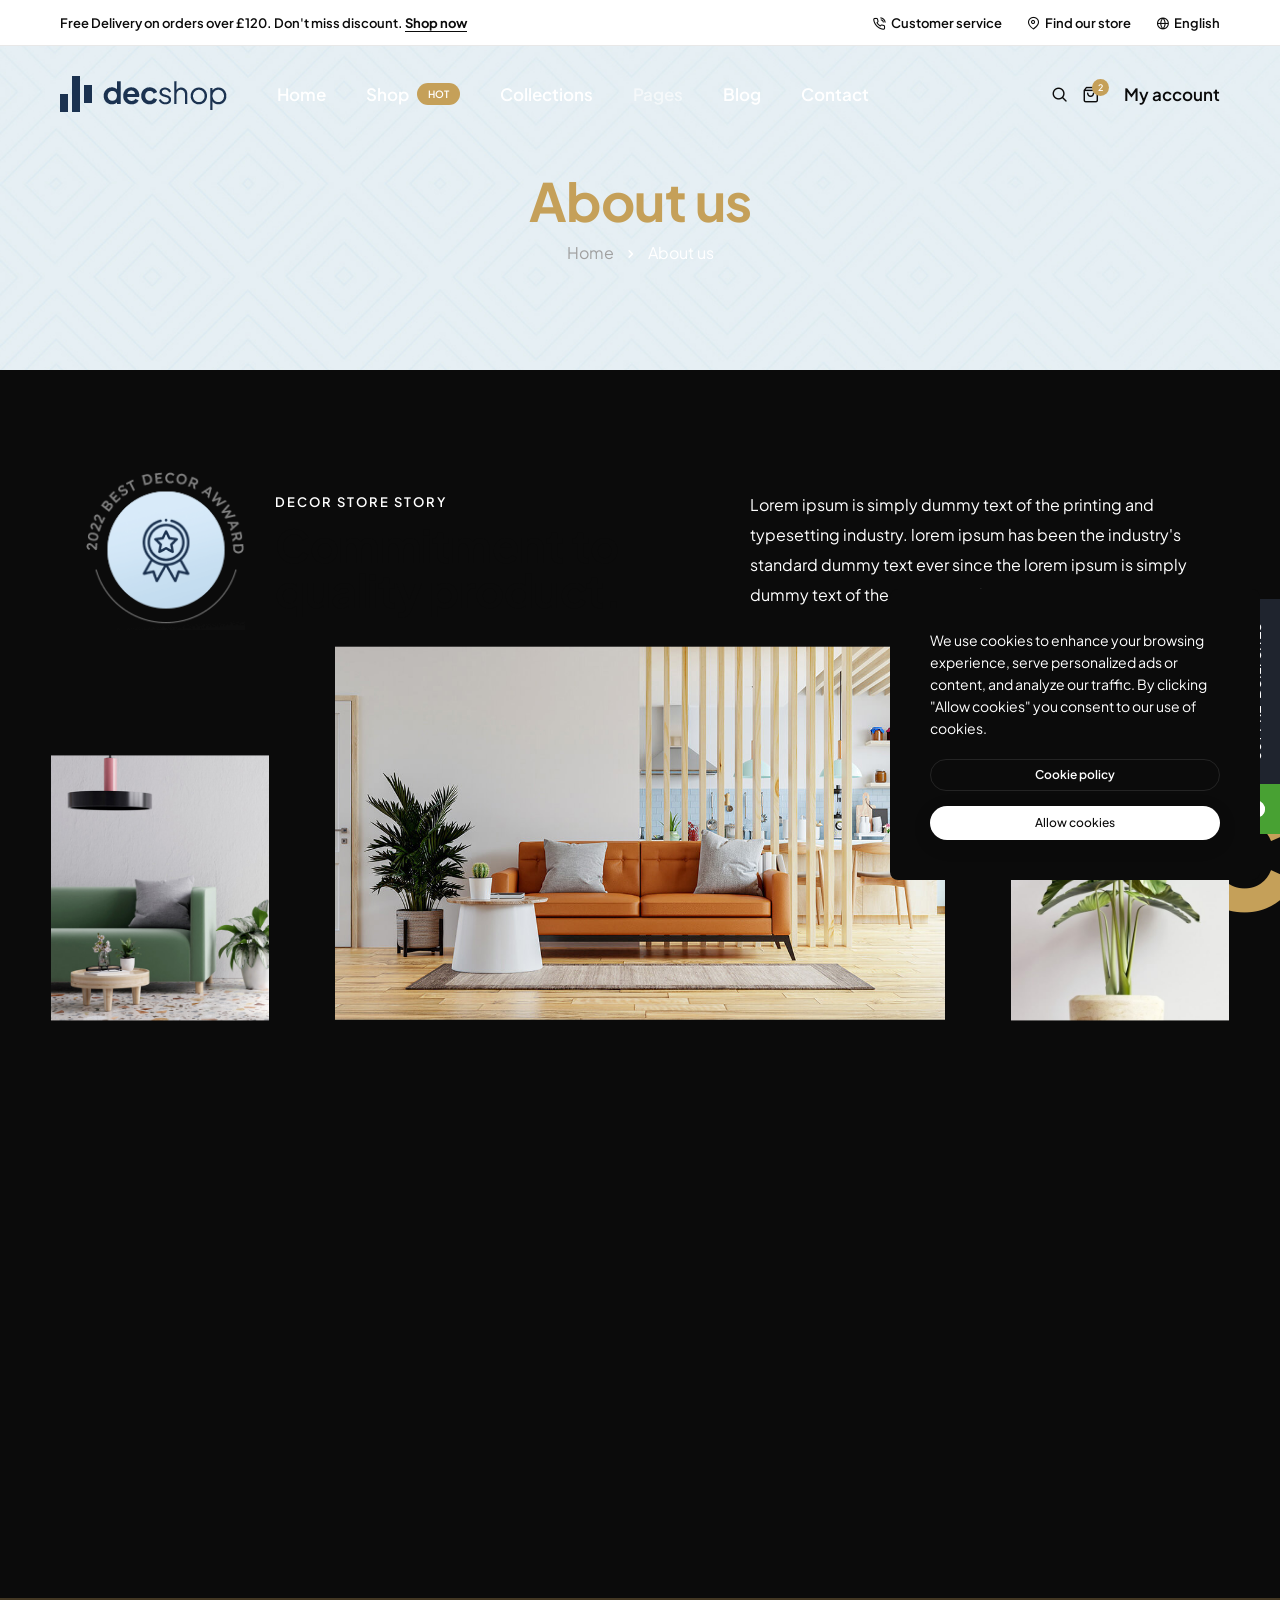
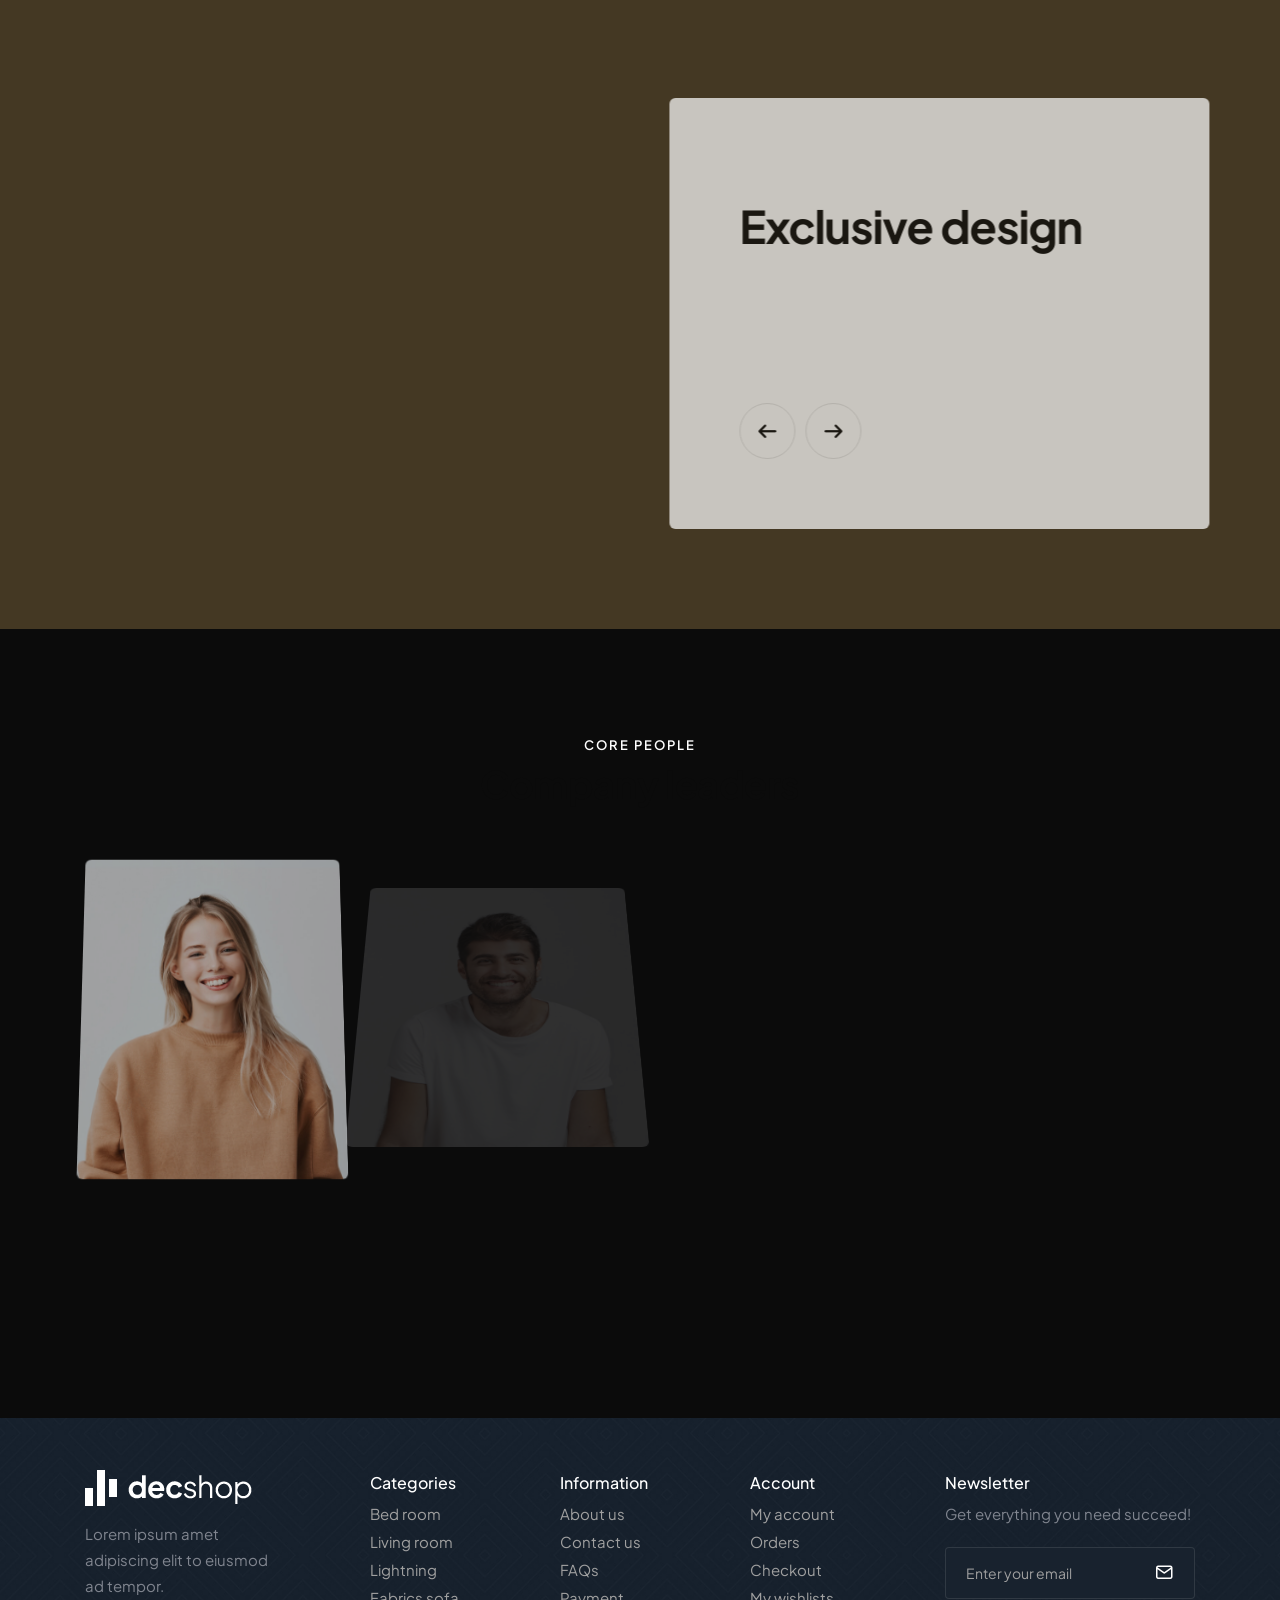
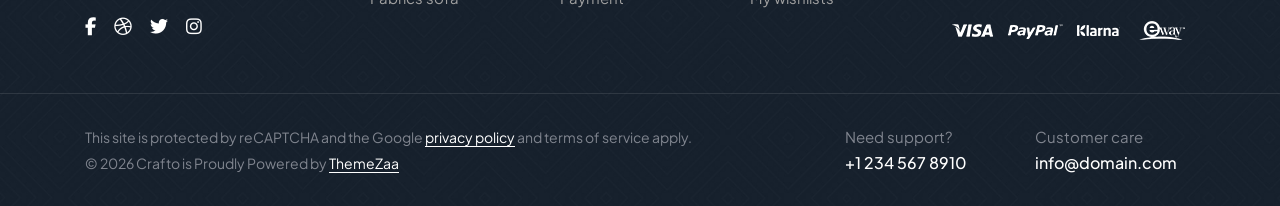
==== demo-decor-store-about.html @ e7ab524e "first commit" ====
﻿<!doctype html>
<html class="no-js" lang="en">
    <head>
        <title>Crafto - The Multipurpose HTML5 Template</title>
        <meta charset="utf-8">
        <meta http-equiv="X-UA-Compatible" content="IE=edge" />
        <meta name="author" content="ThemeZaa">
        <meta name="viewport" content="width=device-width,initial-scale=1.0" />
        <meta name="description" content="Elevate your online presence with Crafto - a modern, versatile, multipurpose Bootstrap 5 responsive HTML5, SCSS template using highly creative 56+ ready demos.">
        <!-- favicon icon -->
        <link rel="shortcut icon" href="images/favicon.png">
        <link rel="apple-touch-icon" href="images/apple-touch-icon-57x57.png">
        <link rel="apple-touch-icon" sizes="72x72" href="images/apple-touch-icon-72x72.png">
        <link rel="apple-touch-icon" sizes="114x114" href="images/apple-touch-icon-114x114.png">
        <!-- google fonts preconnect -->
        <link rel="preconnect" href="https://fonts.googleapis.com" crossorigin>
        <link rel="preconnect" href="https://fonts.gstatic.com" crossorigin>
        <!-- style sheets and font icons  -->
        <link rel="stylesheet" href="css/vendors.min.css"/>
        <link rel="stylesheet" href="css/icon.min.css"/>
        <link rel="stylesheet" href="css/style.min.css"/>
        <link rel="stylesheet" href="css/responsive.min.css"/>
        <link rel="stylesheet" href="demos/decor-store/decor-store.css" />
    </head>
    <body data-mobile-nav-style="classic">
        <!-- start header -->
        <header class="header-with-topbar">
            <!-- start header top bar -->
            <div class="header-top-bar top-bar-light bg-white disable-fixed border-bottom border-color-transparent-dark-very-light">
                <div class="container-fluid">
                    <div class="row h-45px align-items-center m-0">
                        <div class="col-lg-7 col-md-8 text-center text-md-start">
                            <div class="fs-13 text-dark-gray alt-font fw-600">Free Delivery on orders over £120. Don't miss discount. <a href="demo-decor-store-shop.html" class="text-dark-gray fw-700 text-decoration-line-bottom">Shop now</a></div>
                        </div>
                        <div class="col-lg-5 col-md-4 text-end d-none d-md-flex">
                            <a href="demo-decor-store-contact.html" class="widget fs-13 text-dark-gray fw-600 me-25px md-me-15px text-dark-gray"><i class="feather icon-feather-phone-call"></i>Customer service</a>
                            <a href="demo-decor-store-contact.html" class="widget fs-13 text-dark-gray alt-font me-25px fw-600 d-none d-lg-inline-block"><i class="feather icon-feather-map-pin"></i>Find our store</a>
                            <div class="header-language-icon widget fs-13 alt-font fw-600">
                                <div class="header-language dropdown">
                                    <a href="javascript:void(0);" class="text-dark-gray"><i class="feather icon-feather-globe"></i>English</a>
                                    <ul class="language-dropdown alt-font">
                                        <li><a href="javascript:void(0);" title="English"><span class="icon-country"><img src="images/country-flag-16X16/usa.png" alt="" data-no-retina=""></span>English</a></li> 
                                        <li><a href="javascript:void(0);" title="France"><span class="icon-country"><img src="images/country-flag-16X16/france.png" alt="" data-no-retina=""></span>France</a></li>
                                        <li><a href="javascript:void(0);" title="Russian"><span class="icon-country"><img src="images/country-flag-16X16/russian.png" alt="" data-no-retina=""></span>Russian</a></li>
                                        <li><a href="javascript:void(0);" title="Spain"><span class="icon-country"><img src="images/country-flag-16X16/spain.png" alt="" data-no-retina=""></span>Spain</a></li>
                                    </ul>
                                </div>
                            </div>
                        </div>
                    </div>
                </div>
            </div>
            <!-- end header top bar -->
            <!-- start navigation -->
            <nav class="navbar navbar-expand-lg header-light bg-transparent disable-fixed" data-header-hover="light">
                <div class="container-fluid">
                    <div class="col-auto">
                        <a class="navbar-brand" href="demo-decor-store.html">
                            <img src="images/demo-decor-store-logo-black.png" data-at2x="images/demo-decor-store-logo-black@2x.png" alt="" class="default-logo">
                            <img src="images/demo-decor-store-logo-black.png" data-at2x="images/demo-decor-store-logo-black@2x.png" alt="" class="alt-logo">
                            <img src="images/demo-decor-store-logo-black.png" data-at2x="images/demo-decor-store-logo-black@2x.png" alt="" class="mobile-logo"> 
                        </a>
                    </div>
                    <div class="col-auto menu-order position-static xs-ps-0">
                        <button class="navbar-toggler float-start" type="button" data-bs-toggle="collapse" data-bs-target="#navbarNav" aria-controls="navbarNav" aria-label="Toggle navigation">
                            <span class="navbar-toggler-line"></span>
                            <span class="navbar-toggler-line"></span>
                            <span class="navbar-toggler-line"></span>
                            <span class="navbar-toggler-line"></span>
                        </button>
                        <div class="collapse navbar-collapse justify-content-center" id="navbarNav"> 
                            <ul class="navbar-nav alt-font"> 
                                <li class="nav-item"><a href="demo-decor-store.html" class="nav-link">Home</a></li>
                                <li class="nav-item dropdown submenu">
                                    <a href="demo-decor-store-shop.html" class="nav-link">Shop<span class="label bg-base-color text-white text-uppercase border-radius-26px">Hot</span></a>
                                    <i class="fa-solid fa-angle-down dropdown-toggle" id="navbarDropdownMenuLink1" role="button" data-bs-toggle="dropdown" aria-expanded="false"></i>
                                    <div class="dropdown-menu submenu-content" aria-labelledby="navbarDropdownMenuLink1"> 
                                        <div class="d-lg-flex mega-menu m-auto flex-column">
                                            <div class="row row-cols-1 row-cols-lg-5 mb-60px md-mb-30px sm-mb-20px">
                                                <div class="col">
                                                    <ul>  
                                                        <li class="sub-title">Furniture</li>
                                                        <li><a href="demo-decor-store-about.html#">Modern chair</a></li>
                                                        <li><a href="demo-decor-store-about.html#">Luxurious sofa</a></li>
                                                        <li><a href="demo-decor-store-about.html#">Sitting tables</a></li>
                                                        <li><a href="demo-decor-store-about.html#">Century cabinet</a></li>
                                                        <li><a href="demo-decor-store-about.html#">Wooden stool</a></li>
                                                        <li><a href="demo-decor-store-about.html#">Dining tabl</a></li> 
                                                    </ul>
                                                </div>
                                                <div class="col">
                                                    <ul>  
                                                        <li class="sub-title">Lighting</li>
                                                        <li><a href="demo-decor-store-about.html#">Table lamps</a></li>
                                                        <li><a href="demo-decor-store-about.html#">Wall lights</a></li>
                                                        <li><a href="demo-decor-store-about.html#">Ceiling lights</a></li>
                                                        <li><a href="demo-decor-store-about.html#">Chandeliers</a></li>
                                                        <li><a href="demo-decor-store-about.html#">Smart lights</a></li>
                                                        <li><a href="demo-decor-store-about.html#">Outdoor lights</a></li> 
                                                    </ul>
                                                </div>
                                                <div class="col">
                                                    <ul>  
                                                        <li class="sub-title">Decor</li>
                                                        <li><a href="demo-decor-store-about.html#">Home decor</a></li>
                                                        <li><a href="demo-decor-store-about.html#">Kitchen decor</a></li>
                                                        <li><a href="demo-decor-store-about.html#">Office decor</a></li>
                                                        <li><a href="demo-decor-store-about.html#">Wooden mirrors</a></li>
                                                        <li><a href="demo-decor-store-about.html#">Designer clocks</a></li>
                                                        <li><a href="demo-decor-store-about.html#">Spiritual</a></li> 
                                                    </ul>
                                                </div>
                                                <div class="col">
                                                    <ul>  
                                                        <li class="sub-title">Cabinetry</li>
                                                        <li><a href="demo-decor-store-about.html#">Wardrobes</a></li>
                                                        <li><a href="demo-decor-store-about.html#">Shoe racks</a></li>
                                                        <li><a href="demo-decor-store-about.html#">Movable</a></li>
                                                        <li><a href="demo-decor-store-about.html#">Folding storage</a></li>
                                                        <li><a href="demo-decor-store-about.html#">Wooden units</a></li>
                                                        <li><a href="demo-decor-store-about.html#">Kids storage</a></li> 
                                                    </ul>
                                                </div>
                                                <div class="col">
                                                    <ul>  
                                                        <li class="sub-title">Commercial</li>
                                                        <li><a href="demo-decor-store-about.html#">Hotel furniture</a></li>
                                                        <li><a href="demo-decor-store-about.html#">Bar furniture</a></li>
                                                        <li><a href="demo-decor-store-about.html#">School furniture</a></li>
                                                        <li><a href="demo-decor-store-about.html#">Public furniture</a></li>
                                                        <li><a href="demo-decor-store-about.html#">Office furniture</a></li>
                                                        <li><a href="demo-decor-store-about.html#">Lab furniture</a></li> 
                                                    </ul>
                                                </div>
                                            </div>
                                            <div class="row row-cols-1 row-cols-md-2">
                                                <div class="col">
                                                    <a href="demo-decor-store-shop.html"><img class="w-100" src="images/demo-decor-store-menu-banner-01.jpg" alt=""></a>
                                                </div>
                                                <div class="col">
                                                    <a href="demo-decor-store-shop.html"><img class="w-100" src="images/demo-decor-store-menu-banner-02.jpg" alt=""></a>
                                                </div>
                                            </div>
                                        </div> 
                                    </div>
                                </li> 
                                <li class="nav-item dropdown submenu">
                                    <a href="demo-decor-store-collections.html" class="nav-link">Collections</a>
                                    <i class="fa-solid fa-angle-down dropdown-toggle" id="navbarDropdownMenuLink2" role="button" data-bs-toggle="dropdown" aria-expanded="false"></i>
                                    <div class="dropdown-menu submenu-content" aria-labelledby="navbarDropdownMenuLink2"> 
                                        <div class="d-lg-flex mega-menu m-auto flex-column">
                                            <div class="row row-cols-2 row-cols-lg-6 row-cols-sm-3 md-pt-15px align-items-center justify-content-center mb-60px md-mb-30px sm-mb-0">
                                                <div class="col md-mb-30px">
                                                    <a href="demo-decor-store-collections.html" class="text-center"> 
                                                        <img src="images/demo-decor-store-menu-category-01.jpg" alt="">  
                                                    </a>
                                                    <a href="demo-decor-store-collections.html" class="btn btn-hover-animation text-uppercase-inherit fw-600 ls-0px justify-content-center">
                                                        <span> 
                                                            <span class="btn-text text-dark-gray fs-16">Designer stool</span> 
                                                            <span class="btn-icon"><i class="fa-solid fa-arrow-right m-0"></i></span>
                                                        </span>
                                                    </a> 
                                                </div>
                                                <div class="col md-mb-30px">
                                                    <a href="demo-decor-store-collections.html" class="text-center"> 
                                                        <img src="images/demo-decor-store-menu-category-02.jpg" alt="">  
                                                    </a>
                                                    <a href="demo-decor-store-collections.html" class="btn btn-hover-animation text-uppercase-inherit fw-600 ls-0px justify-content-center">
                                                        <span> 
                                                            <span class="btn-text text-dark-gray fs-16">Modern chair</span> 
                                                            <span class="btn-icon"><i class="fa-solid fa-arrow-right m-0"></i></span>
                                                        </span>
                                                    </a>
                                                </div>
                                                <div class="col md-mb-30px">
                                                    <a href="demo-decor-store-collections.html" class="text-center"> 
                                                        <img src="images/demo-decor-store-menu-category-03.jpg" alt="">  
                                                    </a>
                                                    <a href="demo-decor-store-collections.html" class="btn btn-hover-animation text-uppercase-inherit fw-600 ls-0px justify-content-center">
                                                        <span> 
                                                            <span class="btn-text text-dark-gray fs-16">Table lamp</span> 
                                                            <span class="btn-icon"><i class="fa-solid fa-arrow-right m-0"></i></span>
                                                        </span>
                                                    </a> 
                                                </div>
                                                <div class="col md-mb-30px">
                                                    <a href="demo-decor-store-collections.html" class="text-center"> 
                                                        <img src="images/demo-decor-store-menu-category-04.jpg" alt="">  
                                                    </a>
                                                    <a href="demo-decor-store-collections.html" class="btn btn-hover-animation text-uppercase-inherit fw-600 ls-0px justify-content-center">
                                                        <span> 
                                                            <span class="btn-text text-dark-gray fs-16">Home decor</span> 
                                                            <span class="btn-icon"><i class="fa-solid fa-arrow-right m-0"></i></span>
                                                        </span>
                                                    </a> 
                                                </div>
                                                <div class="col md-mb-30px">
                                                    <a href="demo-decor-store-collections.html" class="text-center"> 
                                                        <img src="images/demo-decor-store-menu-category-05.jpg" alt="">  
                                                    </a>
                                                    <a href="demo-decor-store-collections.html" class="btn btn-hover-animation text-uppercase-inherit fw-600 ls-0px justify-content-center">
                                                        <span> 
                                                            <span class="btn-text text-dark-gray fs-16">Ceramic pots</span> 
                                                            <span class="btn-icon"><i class="fa-solid fa-arrow-right m-0"></i></span>
                                                        </span>
                                                    </a>
                                                </div>
                                                <div class="col md-mb-30px">
                                                    <a href="demo-decor-store-collections.html" class="text-center"> 
                                                        <img src="images/demo-decor-store-menu-category-06.jpg" alt="">  
                                                    </a>
                                                    <a href="demo-decor-store-collections.html" class="btn btn-hover-animation text-uppercase-inherit fw-600 ls-0px justify-content-center">
                                                        <span> 
                                                            <span class="btn-text text-dark-gray fs-16">Wooden table</span> 
                                                            <span class="btn-icon"><i class="fa-solid fa-arrow-right m-0"></i></span> 
                                                        </span>
                                                    </a>
                                                </div>
                                            </div>
                                            <div class="row row-cols-1 row-cols-md-2">
                                                <div class="col">
                                                    <a href="demo-decor-store-collections.html"><img src="images/demo-decor-store-menu-banner-03.jpg" alt=""></a>
                                                </div>
                                                <div class="col">
                                                    <a href="demo-decor-store-collections.html"><img src="images/demo-decor-store-menu-banner-04.jpg" alt=""></a>
                                                </div>
                                            </div>
                                        </div> 
                                    </div>
                                </li> 
                                <li class="nav-item dropdown simple-dropdown">
                                    <a href="javascript:void(0);" class="nav-link">Pages</a>
                                    <i class="fa-solid fa-angle-down dropdown-toggle" id="navbarDropdownMenuLink3" role="button" data-bs-toggle="dropdown" aria-expanded="false"></i>
                                    <ul class="dropdown-menu" aria-labelledby="navbarDropdownMenuLink3"> 
                                        <li><a href="demo-decor-store-about.html">About</a></li>
                                        <li><a href="demo-decor-store-faq.html">FAQs</a></li>
                                        <li><a href="demo-decor-store-wishlist.html">Wishlist</a></li>
                                        <li><a href="demo-decor-store-account.html">Account</a></li>
                                        <li><a href="demo-decor-store-cart.html">Cart</a></li>
                                        <li><a href="demo-decor-store-checkout.html">Checkout</a></li> 
                                    </ul>
                                </li>
                                <li class="nav-item"><a href="demo-decor-store-blog.html" class="nav-link">Blog</a></li>
                                <li class="nav-item"><a href="demo-decor-store-contact.html" class="nav-link">Contact</a></li>
                            </ul>
                        </div>
                    </div>
                    <div class="col-auto ms-auto">
                        <div class="header-icon">
                            <div class="header-search-icon icon">
                                <a href="javascript:void(0)" class="search-form-icon header-search-form"><i class="feather icon-feather-search"></i></a> 
                                <div class="search-form-wrapper">
                                    <button title="Close" type="button" class="search-close alt-font">×</button>
                                    <form id="search-form" role="search" method="get" class="search-form bg-white" action="https://craftohtml.themezaa.com/search-result.html">
                                        <div class="search-form-box">
                                            <h2 class="text-dark-gray text-center mb-7 alt-font fw-700 ls-minus-1px">What are you looking for?</h2>
                                            <input class="search-input alt-font" id="search-form-input5e219ef164995" placeholder="Enter your keywords..." name="s" value="" type="text" autocomplete="off">
                                            <button type="submit" class="search-button">
                                                <i class="feather icon-feather-search" aria-hidden="true"></i> 
                                            </button>
                                        </div>
                                    </form>
                                </div>
                            </div>
                            <div class="header-cart-icon icon">
                                <div class="header-cart dropdown">
                                    <a href="javascript:void(0);"><i class="feather icon-feather-shopping-bag"></i><span class="cart-count alt-font">2</span></a> 
                                    <ul class="cart-item-list">
                                        <li class="cart-item align-items-center">
                                            <a href="javascript:void(0);" class="alt-font close">×</a>
                                            <div class="product-image">
                                                <a href="demo-decor-store-single-product.html"><img src="images/demo-decor-store-product-01.jpg" class="cart-thumb" alt=""></a>
                                            </div>
                                            <div class="product-detail alt-font fw-600">
                                                <a href="demo-decor-store-single-product.html">Table clock</a>
                                                <span class="item-ammount fw-500">1 x $23.00</span> 
                                            </div>
                                        </li>
                                        <li class="cart-item align-items-center">
                                            <a href="javascript:void(0);" class="alt-font close">×</a>
                                            <div class="product-image">
                                                <a href="demo-decor-store-single-product.html"><img src="images/demo-decor-store-product-03.jpg" class="cart-thumb" alt=""></a>
                                            </div>
                                            <div class="product-detail alt-font fw-600">
                                                <a href="demo-decor-store-single-product.html">Ceramic mug</a>
                                                <span class="item-ammount fw-500">2 x $15.00</span> 
                                            </div>
                                        </li>
                                        <li class="cart-total">
                                            <div class="alt-font mb-15px"><span class="w-50 fw-500">Subtotal:</span><span class="w-50 text-end fw-700">$199.99</span></div>
                                            <a href="demo-decor-store-cart.html" class="btn btn-large btn-transparent-base-color border-color-extra-medium-gray btn-round-edge">View cart</a>
                                            <a href="demo-decor-store-checkout.html" class="btn btn-large btn-base-color btn-box-shadow btn-round-edge">Checkout</a>
                                        </li>
                                    </ul>
                                </div>
                            </div>
                            <div class="widget-text ms-25px md-ms-20px alt-font">
                                <a href="demo-decor-store-account.html" class="fs-17 fw-600"><i class="feather icon-feather-user d-inline-block d-xl-none"></i><span class="d-none d-xl-inline-block">My account</span></a>
                            </div>
                        </div>  
                    </div>
                </div>
            </nav>
        </header>
        <!-- end header -->
        <!-- start page title -->
        <section class="page-title-center-alignment cover-background top-space-padding" style="background-image: url(images/demo-decor-store-title-bg.jpg)">
            <div class="container">
                <div class="row">
                    <div class="col-12 text-center position-relative page-title-extra-large">
                        <h1 class="alt-font d-inline-block fw-700 ls-minus-05px text-base-color mb-10px mt-3 md-mt-50px">About us</h1>
                    </div>
                    <div class="col-12 breadcrumb breadcrumb-style-01 d-flex justify-content-center">
                        <ul>
                            <li><a href="demo-decor-store.html">Home</a></li> 
                            <li>About us</li>
                        </ul>
                    </div>
                </div>
            </div>
        </section>
        <!-- end page title --> 
        <!-- start section -->
        <section class="pb-3 position-relative overflow-hidden">
            <div class="container">
                <div class="row mb-4 align-items-center text-center text-sm-start">
                    <div class="col-lg-2 col-md-3 col-sm-4 xs-mb-20px" data-anime='{ "translateX": [0, 0], "opacity": [0,1], "duration": 600, "delay":100, "staggervalue": 150, "easing": "easeOutQuad" }'>
                        <div class="position-relative d-md-flex flex-column align-items-center justify-content-center w-165px h-165px border-radius-100">
                            <img src="images/demo-decor-store-about-01.png" class="position-absolute top-50 translate-middle-y" alt="">
                            <img src="images/demo-decor-store-about-02.png" class="animation-rotation" alt="">
                        </div>
                    </div>
                    <div class="col-lg-5 col-md-7 col-sm-8" data-anime='{ "translateX": [0, 0], "opacity": [0,1], "duration": 600, "delay":100, "staggervalue": 150, "easing": "easeOutQuad" }'>
                        <span class="text-uppercase fs-13 ls-2px fw-600 mb-5px d-block">Decor store story</span>
                        <h3 class="text-dark-gray alt-font fw-700 mb-0">Commitment to quality product.</h3>
                    </div>
                    <div class="col-lg-5 md-mt-30px last-paragraph-no-margin" data-anime='{ "translateX": [0, 0], "opacity": [0,1], "duration": 600, "delay":100, "staggervalue": 150, "easing": "easeOutQuad" }'>
                        <p>Lorem ipsum is simply dummy text of the printing and typesetting industry. lorem ipsum has been the industry's standard dummy text ever since the lorem ipsum is simply dummy text of the printing and typesetting.</p>
                    </div>
                </div>
            </div>
            <div class="container-fluid">
                <div class="row align-items-center">
                    <div class="col-md-3 text-center p-4 md-p-15px" data-bottom-top="transform: translateY(-80px)" data-top-bottom="transform: translateY(80px)">
                        <img class="w-100" src="images/demo-decor-store-about-img-03.jpg" alt="">
                    </div>
                    <div class="col-md-6 text-center" data-bottom-top="transform: translateY(80px)" data-top-bottom="transform: translateY(-80px)">
                        <img class="w-100" src="images/demo-decor-store-about-img-01.jpg" alt="">
                    </div>
                    <div class="col-md-3 text-center p-4 md-p-15px" data-bottom-top="transform: translateY(-80px)" data-top-bottom="transform: translateY(80px)">
                        <img class="w-100" src="images/demo-decor-store-about-img-02.jpg" alt="">
                    </div>
                </div>
            </div>
            <!-- start marquees -->
            <div class="marquees-text alt-font fw-700 fs-200 lg-fs-150 md-fs-130 ls-minus-5px text-base-color text-nowrap position-absolute top-50 lg-mt-5 md-mt-15 sm-mt-22 right-100px text-center z-index-minus-1 d-none d-md-inline-block">classic products</div> 
            <!-- end marquees -->
        </section>
        <!-- end section -->
        <!-- start section -->
        <section class="pt-0">
            <div class="container">
                <div class="row row-cols-auto row-cols-xl-4 row-cols-sm-2 lg-ps-10 lg-pe-10 md-ps-7 md-pe-7 sm-ps-0 sm-pe-0 position-relative mb-6 md-mb-8 lg-mt-20px" data-anime='{ "el": "childs", "translateX": [50, 0], "opacity": [0,1], "duration": 600, "delay":100, "staggervalue": 150, "easing": "easeOutQuad" }'>
                    <!-- start features box item -->
                    <div class="col align-self-start xs-mb-30px">
                        <div class="feature-box text-start ps-30px pe-30px sm-ps-20px sm-pe-20px">
                            <div class="feature-box-icon position-absolute left-0px top-0px">
                                <h1 class="alt-font fs-90 text-outline text-outline-width-1px text-outline-color-dark-gray fw-800 ls-minus-1px opacity-2 mb-0">01</h1>
                            </div>
                            <div class="feature-box-content last-paragraph-no-margin pt-30 lg-pt-22 xs-pt-40px">
                                <span class="text-dark-gray fs-18 d-inline-block fw-600 mb-5px">Business founded</span>
                                <p>Lorem ipsum is simply text the printing typesetting standard dummy.</p>
                                <span class="w-60px h-2px bg-dark-gray mt-20px d-inline-block"></span>
                            </div>
                        </div>
                    </div>
                    <!-- end features box item -->
                    <!-- start features box item -->
                    <div class="col align-self-end mt-30px lg-mt-0">
                        <div class="feature-box text-start ps-30px pe-30px sm-ps-20px sm-pe-20px">
                            <div class="feature-box-icon position-absolute left-0px top-0px">
                                <h1 class="alt-font fs-90 text-outline text-outline-width-1px text-outline-color-dark-gray fw-800 ls-minus-1px opacity-2 mb-0">02</h1>
                            </div>
                            <div class="feature-box-content last-paragraph-no-margin pt-30 lg-pt-22 xs-pt-40px">
                                <span class="text-dark-gray fs-18 d-inline-block fw-600 mb-5px">Build new office</span>
                                <p>Lorem ipsum is simply text the printing typesetting standard dummy.</p>
                                <span class="w-60px h-2px bg-dark-gray mt-20px d-inline-block"></span>
                            </div>
                        </div>
                    </div>
                    <!-- end features box item -->
                    <!-- start features box item -->
                    <div class="col align-self-start lg-mt-30px">
                        <div class="feature-box text-start ps-30px pe-30px sm-ps-20px sm-pe-20px">
                            <div class="feature-box-icon position-absolute left-0px top-0px">
                                <h1 class="alt-font fs-90 text-outline text-outline-width-1px text-outline-color-dark-gray fw-800 ls-minus-1px opacity-2 mb-0">03</h1>
                            </div>
                            <div class="feature-box-content last-paragraph-no-margin pt-30 lg-pt-22 xs-pt-40px">
                                <span class="text-dark-gray fs-18 d-inline-block fw-600 mb-5px">Relocates headquarter</span>
                                <p>Lorem ipsum is simply text the printing typesetting standard dummy.</p>
                                <span class="w-60px h-2px bg-dark-gray mt-20px d-inline-block"></span>
                            </div>
                        </div>
                    </div>
                    <!-- end features box item -->
                    <!-- start features box item -->
                    <div class="col align-self-end lg-mt-30px">
                        <div class="feature-box text-start ps-30px pe-30px sm-ps-20px sm-pe-20px">
                            <div class="feature-box-icon position-absolute left-0px top-0px">
                                <h1 class="alt-font fs-90 text-outline text-outline-width-1px text-outline-color-dark-gray fw-800 ls-minus-1px opacity-2 mb-0">04</h1>
                            </div>
                            <div class="feature-box-content last-paragraph-no-margin pt-30 lg-pt-22 xs-pt-40px">
                                <span class="text-dark-gray fs-18 d-inline-block fw-600 mb-5px">Revenues of millions</span>
                                <p>Lorem ipsum is simply text the printing typesetting standard dummy.</p>
                                <span class="w-60px h-2px bg-dark-gray mt-20px d-inline-block"></span>
                            </div>
                        </div>
                    </div>
                    <!-- end features box item -->
                </div>
                <div class="row justify-content-center xs-mt-12" data-anime='{ "el": "childs", "translateY": [50, 0], "opacity": [0,1], "duration": 600, "delay":100, "staggervalue": 150, "easing": "easeOutQuad" }'>
                    <div class="col-xl-9 col-lg-10">
                        <div class="row align-items-center justify-content-center border border-color-extra-medium-gray border-radius-100px sm-border-radius-6px sm-mx-0">
                            <div class="col-md-6 p-20px border-end border-color-transparent-dark-very-light text-center ls-minus-05px align-items-center d-flex justify-content-center sm-border-end-0 sm-pb-0 sm-mb-10px">
                                <i class="bi bi-emoji-smile text-dark-gray icon-extra-medium me-10px"></i>
                                <span class="text-dark-gray fs-18 text-start fw-500 xs-lh-28">Join the <span class="fw-800">10000+</span> people trusting us.</span>
                            </div>
                            <div class="col-md-6 p-20px sm-pt-0 text-center ls-minus-05px align-items-center d-flex justify-content-center">
                                <i class="bi bi-star text-dark-gray icon-extra-medium me-10px"></i>
                                <span class="text-dark-gray fs-18 text-start fw-500">4.9 out of 5 - <span class="fw-800">8549</span> Total reviews.</span>
                            </div>
                        </div>
                    </div>
                </div>
            </div>
        </section>
        <!-- end section -->
        <!-- start section -->
        <section data-parallax-background-ratio="0.5" style="background-image: url(images/demo-decor-store-about-parallax-img.jpg)"> 
            <div class="opacity-light bg-base-color"></div>
            <div class="container">
                <div class="row align-items-center justify-content-end" data-anime='{ "el": "childs", "translateX": [50, 0],"opacity": [0,1], "duration": 800, "delay": 200, "staggervalue": 300, "easing": "easeOutQuad" }'>
                    <div class="col-lg-6 col-md-8">
                        <div class="bg-white p-70px lg-p-35px position-relative border-radius-6px">
                            <div class="swiper slider-one-slide text-slider-style-01 magic-cursor" data-slider-options='{ "slidesPerView": 1, "loop": true, "pagination": { "el": ".slider-one-slide-pagination", "clickable": true }, "autoplay": { "delay": 4000, "disableOnInteraction": false }, "navigation": { "nextEl": ".slider-one-slide-next-1", "prevEl": ".slider-one-slide-prev-1" }, "keyboard": { "enabled": true, "onlyInViewport": true }, "effect": "slide" }'>
                                <div class="swiper-wrapper mb-10px">
                                    <!-- start text slider item -->
                                    <div class="swiper-slide last-paragraph-no-margin">
                                        <div class="alt-font text-uppercase fs-13 fw-600 mb-5px ls-2px">World class designers</div>
                                        <h3 class="alt-font text-dark-gray fw-700 ls-minus-1px">Exclusive design</h3>
                                        <p class="w-90 lg-w-100">Lorem ipsum dolor sit amet consectetur adipiscing elit do eiusmod tempor incididunt ut labore et dolore magna ut enim veniam.</p>
                                    </div>
                                    <!-- end text slider item -->
                                    <!-- start text slider item -->
                                    <div class="swiper-slide">
                                        <div class="alt-font text-uppercase fs-13 fw-600 mb-5px ls-2px">100% secure method</div>
                                        <h3 class="alt-font text-dark-gray fw-700 ls-minus-1px">Secure payment</h3>
                                        <p class="w-90 lg-w-100">Lorem ipsum dolor sit amet consectetur adipiscing elit do eiusmod tempor incididunt ut labore et dolore magna ut enim veniam.</p>
                                    </div>
                                    <!-- end text slider item -->
                                    <!-- start text slider item -->
                                    <div class="swiper-slide">
                                        <div class="alt-font text-uppercase fs-13 fw-600 mb-5px ls-2px">24/7 support center</div>
                                        <h3 class="alt-font text-dark-gray fw-700 ls-minus-1px">Online support</h3>
                                        <p class="w-90 lg-w-100">Lorem ipsum dolor sit amet consectetur adipiscing elit do eiusmod tempor incididunt ut labore et dolore magna ut enim veniam.</p>
                                    </div>
                                    <!-- end text slider item -->
                                </div>
                                <div class="d-flex">
                                    <!-- start slider navigation -->
                                    <div class="slider-one-slide-prev-1 swiper-button-prev slider-navigation-style-04 border border-1 border-color-extra-medium-gray bg-white"><i class="fa-solid fa-arrow-left icon-small text-dark-gray"></i></div>
                                    <div class="slider-one-slide-next-1 swiper-button-next slider-navigation-style-04 border border-1 border-color-extra-medium-gray bg-white"><i class="fa-solid fa-arrow-right icon-small text-dark-gray"></i></div>
                                    <!-- end slider navigation -->
                                </div>
                            </div>
                        </div>
                    </div>
                </div>
            </div>
        </section>
        <!-- end section -->
        <!-- start section -->
        <section> 
            <div class="container">
                <div class="row justify-content-center mb-40px sm-mb-30px">
                    <div class="col-lg-5 text-center" data-anime='{ "el": "childs", "translateY": [50, 0], "opacity": [0,1], "duration": 600, "delay": 0, "staggervalue": 150, "easing": "easeOutQuad" }'>
                        <span class="text-uppercase fs-13 ls-2px fw-600">Core people</span>
                        <h4 class="alt-font text-dark-gray fw-700 mb-20px">Company leaders</h4>
                    </div>
                </div>
                <div class="row row-cols-1 row-cols-lg-4 row-cols-sm-2 mb-8" data-anime='{ "el": "childs", "translateY": [-15, 0], "perspective": [1200,1200], "scale": [1.1, 1], "rotateX": [50, 0], "opacity": [0,1], "duration": 800, "delay": 200, "staggervalue": 300, "easing": "easeOutQuad" }'>
                    <!-- start team member item --> 
                    <div class="col team-style-08 border-radius-6px md-mb-30px">
                        <figure class="mb-0 position-relative overflow-hidden border-radius-6px">
                            <img src="images/team-08.jpg" alt="" />
                            <figcaption class="w-100 h-100 d-flex align-items-end p-13 lg-p-10 bg-gradient-base-transparent border-radius-6px">
                                <div class="w-100">
                                    <span class="team-member-name fw-500 text-white d-block">Jeremy dupont</span>
                                    <span class="member-designation fs-15 lh-20 text-white d-block">Director</span>
                                </div>
                                <div class="social-icon d-flex flex-column flex-shrink-1">
                                    <a href="https://www.twitter.com/" target="_blank" class="text-dark-gray bg-white"><i class="fa-brands fa-twitter icon-small"></i></a>
                                </div>
                            </figcaption>
                        </figure>
                    </div>
                    <!-- end team member item -->  
                    <!-- start team member item --> 
                    <div class="col team-style-08 border-radius-6px md-mb-30px">
                        <figure class="mb-0 position-relative overflow-hidden border-radius-6px">
                            <img src="images/team-09.jpg" alt="" />
                            <figcaption class="w-100 h-100 d-flex align-items-end p-13 lg-p-10 bg-gradient-base-transparent border-radius-6px">
                                <div class="w-100">
                                    <span class="team-member-name fw-500 text-white d-block">Jessica dover</span>
                                    <span class="member-designation fs-15 lh-20 text-white d-block">Founder</span>
                                </div>
                                <div class="social-icon d-flex flex-column flex-shrink-1">
                                    <a href="https://www.linkedin.com/" target="_blank" class="text-dark-gray bg-white"><i class="fa-brands fa-linkedin-in icon-small"></i></a>
                                </div>
                            </figcaption>
                        </figure>
                    </div>
                    <!-- end team member item -->   
                    <!-- start team member item --> 
                    <div class="col team-style-08 border-radius-6px md-mb-30px">
                        <figure class="mb-0 position-relative overflow-hidden border-radius-6px">
                            <img src="images/team-10.jpg" alt="" />
                            <figcaption class="w-100 h-100 d-flex align-items-end p-13 lg-p-10 bg-gradient-base-transparent border-radius-6px">
                                <div class="w-100">
                                    <span class="team-member-name fw-500 text-white d-block">Matthew taylor</span>
                                    <span class="member-designation fs-15 lh-20 text-white d-block">Manager</span>
                                </div>
                                <div class="social-icon d-flex flex-column flex-shrink-1">
                                    <a href="https://www.behance.net/" target="_blank" class="text-dark-gray bg-white"><i class="fa-brands fa-behance icon-small"></i></a>
                                </div>
                            </figcaption>
                        </figure>
                    </div>
                    <!-- end team member item -->   
                    <!-- start team member item --> 
                    <div class="col team-style-08 border-radius-6px md-mb-30px">
                        <figure class="mb-0 position-relative overflow-hidden border-radius-6px">
                            <img src="images/team-11.jpg" alt="" />
                            <figcaption class="w-100 h-100 d-flex align-items-end p-13 lg-p-10 bg-gradient-base-transparent border-radius-6px">
                                <div class="w-100">
                                    <span class="team-member-name fw-500 text-white d-block">Johncy parker</span>
                                    <span class="member-designation fs-15 lh-20 text-white d-block">Manager</span>
                                </div>
                                <div class="social-icon d-flex flex-column flex-shrink-1">
                                    <a href="https://www.facebook.com/" target="_blank" class="text-dark-gray bg-white"><i class="fa-brands fa-facebook-f icon-small"></i></a>
                                </div>
                            </figcaption>
                        </figure>
                    </div>
                    <!-- end team member item -->   
                </div>
                <div class="row position-relative clients-style-08" data-anime='{ "el": "childs", "translateX": [0, 0], "opacity": [0,1], "duration": 600, "delay":100, "staggervalue": 150, "easing": "easeOutQuad" }'>
                    <div class="col swiper text-center feather-shadow" data-slider-options='{ "slidesPerView": 1, "spaceBetween":0, "speed": 3000, "loop": true, "pagination": { "el": ".slider-four-slide-pagination-2", "clickable": false }, "allowTouchMove": false, "autoplay": { "delay":0, "disableOnInteraction": false, "pauseOnMouseEnter": false}, "navigation": { "nextEl": ".slider-four-slide-next-2", "prevEl": ".slider-four-slide-prev-2" }, "keyboard": { "enabled": true, "onlyInViewport": true }, "breakpoints": { "1200": { "slidesPerView": 4 }, "992": { "slidesPerView": 3 }, "576": { "slidesPerView": 2 } }, "effect": "slide" }'>
                        <div class="swiper-wrapper marquee-slide">
                            <!-- start client item -->
                            <div class="swiper-slide">
                                <a href="demo-decor-store-about.html#"><img src="images/demo-decor-store-client-01.png" alt="" /></a>
                            </div>
                            <!-- end client item -->
                            <!-- start client item -->
                            <div class="swiper-slide">
                                <a href="demo-decor-store-about.html#"><img src="images/demo-decor-store-client-02.png" alt="" /></a>
                            </div>
                            <!-- end client item -->
                            <!-- start client item -->
                            <div class="swiper-slide">
                                <a href="demo-decor-store-about.html#"><img src="images/demo-decor-store-client-03.png" alt="" /></a>
                            </div>
                            <!-- end client item -->
                            <!-- start client item -->
                            <div class="swiper-slide">
                                <a href="demo-decor-store-about.html#"><img src="images/demo-decor-store-client-04.png" alt="" /></a>
                            </div>
                            <!-- end client item -->
                            <!-- start client item -->
                            <div class="swiper-slide">
                                <a href="demo-decor-store-about.html#"><img src="images/demo-decor-store-client-05.png" alt="" /></a>
                            </div>
                            <!-- end client item -->
                            <!-- start client item -->
                            <div class="swiper-slide">
                                <a href="demo-decor-store-about.html#"><img src="images/demo-decor-store-client-01.png" alt="" /></a>
                            </div>
                            <!-- end client item -->
                            <!-- start client item -->
                            <div class="swiper-slide">
                                <a href="demo-decor-store-about.html#"><img src="images/demo-decor-store-client-02.png" alt="" /></a>
                            </div>
                            <!-- end client item -->
                            <!-- start client item -->
                            <div class="swiper-slide">
                                <a href="demo-decor-store-about.html#"><img src="images/demo-decor-store-client-03.png" alt="" /></a>
                            </div>
                            <!-- end client item -->
                        </div> 
                    </div>  
                </div>
            </div>
        </section>
        <!-- end section -->
        <!-- start footer -->
        <footer class="footer-dark bg-dark-gray pb-0 pt-0 cover-background" style="background-image:url('images/demo-decor-store-footer-bg.jpg')">
            <div class="container pt-4 pb-4 md-pt-45px md-pb-45px">
                <div class="row justify-content-center">
                    <!-- start footer column -->
                    <div class="col-6 col-lg-3 last-paragraph-no-margin order-sm-1 md-mb-50px xs-mb-30px">
                        <a href="demo-decor-store.html" class="footer-logo mb-15px d-inline-block"><img src="images/demo-decor-store-logo-white.png" data-at2x="images/demo-decor-store-logo-white@2x.png" alt=""></a>
                        <p class="w-80 sm-w-100">Lorem ipsum amet adipiscing elit to eiusmod ad tempor.</p>
                        <div class="elements-social social-icon-style-02 mt-15px">
                            <ul class="small-icon light">
                                <li><a class="facebook" href="https://www.facebook.com/" target="_blank"><i class="fa-brands fa-facebook-f"></i></a></li>
                                <li><a class="dribbble" href="http://www.dribbble.com" target="_blank"><i class="fa-brands fa-dribbble"></i></a></li> 
                                <li><a class="twitter" href="https://www.twitter.com" target="_blank"><i class="fa-brands fa-twitter"></i></a></li> 
                                <li><a class="instagram" href="https://www.instagram.com" target="_blank"><i class="fa-brands fa-instagram"></i></a></li> 
                            </ul>
                        </div>
                    </div>
                    <!-- end footer column -->
                    <!-- start footer column -->
                    <div class="col-6 col-lg-2 col-sm-4 xs-mb-30px order-sm-3 order-lg-2">
                        <span class="fs-16 alt-font fw-500 d-block text-white mb-5px">Categories</span>
                        <ul>
                            <li><a href="demo-decor-store-shop.html">Bed room</a></li>
                            <li><a href="demo-decor-store-shop.html">Living room</a></li>
                            <li><a href="demo-decor-store-shop.html">Lightning</a></li>
                            <li><a href="demo-decor-store-shop.html">Fabrics sofa</a></li>
                        </ul>
                    </div>
                    <!-- end footer column -->
                    <!-- start footer column -->
                    <div class="col-6 col-lg-2 col-sm-4 xs-mb-30px order-sm-3 order-lg-2">
                        <span class="fs-16 alt-font fw-500 d-block text-white mb-5px">Information</span>
                        <ul>
                            <li><a href="demo-decor-store-about.html">About us</a></li>
                            <li><a href="demo-decor-store-contact.html">Contact us</a></li>
                            <li><a href="demo-decor-store-faq.html">FAQs</a></li>
                            <li><a href="demo-decor-store-faq.html">Payment</a></li>
                        </ul>
                    </div>
                    <!-- end footer column -->
                    <!-- start footer column -->
                    <div class="col-6 col-lg-2 col-sm-4 xs-mb-30px order-sm-3 order-lg-2">
                        <span class="fs-16 alt-font fw-500 d-block text-white mb-5px">Account</span>
                        <ul>
                            <li><a href="demo-decor-store-account.html">My account</a></li>
                            <li><a href="demo-decor-store-cart.html">Orders</a></li>
                            <li><a href="demo-decor-store-checkout.html">Checkout</a></li>
                            <li><a href="demo-decor-store-about.html#">My wishlists</a></li>
                        </ul>
                    </div>
                    <!-- end footer column -->  
                    <!-- start footer column -->
                    <div class="col-lg-3 col-sm-6 ps-20px sm-ps-15px md-mb-50px xs-mb-0 order-sm-2 order-lg-5">
                        <span class="fs-16 alt-font fw-500 d-block text-white mb-5px">Newsletter</span>
                        <div class="mb-20px">Get everything you need succeed!</div>
                        <div class="d-inline-block w-100 newsletter-style-02 position-relative mb-15px"> 
                            <form action="https://craftohtml.themezaa.com/email-templates/subscribe-newsletter.php" method="post" class="position-relative w-100">
                                <input class="bg-blue-tangaroa border-color-transparent-white-light w-100 form-control pe-50px ps-20px lg-ps-15px required" type="email" name="email" placeholder="Enter your email" />
                                <input type="hidden" name="redirect" value="">
                                <button class="btn pe-20px submit" aria-label="submit"><i class="icon feather icon-feather-mail icon-small text-white"></i></button>
                                <div class="form-results border-radius-4px pt-5px pb-5px ps-15px pe-15px fs-14 lh-22 mt-10px w-100 text-center position-absolute d-none"></div>
                            </form>
                        </div>
                        <div class="footer-card">
                            <a href="demo-decor-store-about.html#" class="d-inline-block me-5px align-middle"><img src="images/demo-decor-store-payment-icon-01.png" alt=""></a>
                            <a href="demo-decor-store-about.html#" class="d-inline-block me-5px align-middle"><img src="images/demo-decor-store-payment-icon-02.png" alt=""></a>
                            <a href="demo-decor-store-about.html#" class="d-inline-block me-5px align-middle"><img src="images/demo-decor-store-payment-icon-03.png" alt=""></a>
                            <a href="demo-decor-store-about.html#" class="d-inline-block me-5px align-middle"><img src="images/demo-decor-store-payment-icon-04.png" alt=""></a>
                        </div>
                    </div>
                    <!-- end footer column -->                        
                </div>
            </div> 
            <div class="border-top border-color-transparent-white-light pt-30px pb-30px">
                <div class="container">
                    <div class="row align-items-center justify-content-center">
                        <div class="col-xl-8 last-paragraph-no-margin text-center text-xl-start lg-mt-20px order-3 order-xl-1">
                            <p class="fs-14 mb-0 w-90 xl-w-100">This site is protected by reCAPTCHA and the Google <a href="demo-decor-store-about.html#" class="text-white text-decoration-line-bottom">privacy policy</a> and terms of service apply.</p>
                            <p class="fs-14 w-90 xl-w-100">&copy; 2026 Crafto is Proudly Powered by <a href="https://www.themezaa.com/" target="_blank" class="text-white text-decoration-line-bottom">ThemeZaa</a></p>
                        </div>
                        <div class="col-6 col-xl-2 col-md-3 col-sm-5 text-center text-xl-start order-1 order-xl-2">
                            <span class="lh-26 alt-font d-block">Need support?</span>
                            <a href="tel:12345678910" class="fs-16 text-white fw-500">+1 234 567 8910</a>
                        </div>
                        <div class="col-6 col-xl-2 col-md-3 col-sm-5 text-center text-xl-start order-2 order-xl-3">
                            <span class="lh-26 alt-font d-block">Customer care</span>
                            <a href="cdn-cgi/l/email-protection.html#2b42454d446b4f44464a424505484446" class="fs-16 text-white fw-500"><span class="__cf_email__" data-cfemail="5d34333b321d3932303c3433733e3230">[email&#160;protected]</span></a>
                        </div>
                    </div>
                </div>
            </div>
        </footer>
        <!-- end footer -->
        <!-- start cookie message -->
        <div id="cookies-model" class="cookie-message bg-dark-gray border-radius-8px"> 
            <div class="cookie-description fs-14 text-white mb-20px lh-22">We use cookies to enhance your browsing experience, serve personalized ads or content, and analyze our traffic. By clicking "Allow cookies" you consent to our use of cookies. </div>   
            <div class="cookie-btn">
                <a href="demo-decor-store-about.html#" class="btn btn-transparent-white border-1 border-color-transparent-white-light btn-very-small btn-switch-text btn-rounded w-100 mb-15px" aria-label="btn">
                    <span>
                        <span class="btn-double-text" data-text="Cookie policy">Cookie policy</span> 
                    </span>
                </a> 
                <a href="demo-decor-store-about.html#" class="btn btn-white btn-very-small btn-switch-text btn-box-shadow accept_cookies_btn btn-rounded w-100" data-accept-btn aria-label="text">
                    <span>
                        <span class="btn-double-text" data-text="Allow cookies">Allow cookies</span> 
                    </span>
                </a>
            </div> 
        </div>
        <!-- end cookie message -->
        <!-- start scroll progress -->
        <div class="scroll-progress d-none d-xxl-block">
            <a href="demo-decor-store-about.html#" class="scroll-top" aria-label="scroll">
                <span class="scroll-text">Scroll</span><span class="scroll-line"><span class="scroll-point"></span></span>
            </a>
        </div>
        <!-- end scroll progress -->
        <!-- javascript libraries -->
        <script data-cfasync="false" src="cdn-cgi/scripts/5c5dd728/cloudflare-static/email-decode.min.js"></script><script type="text/javascript" src="js/jquery.js"></script>
        <script type="text/javascript" src="js/vendors.min.js"></script>
        <script type="text/javascript" src="js/main.js"></script>
    </body>
</html>
---- css/icon.min.css ----
@charset "UTF-8";/*!
    Font Awesome
    Version: 7.0.0
    Plugin URL: https://fontawesome.com
    License: Copyright 2025 Fonticons, Inc. | https://fontawesome.com/license/free (Icons: CC BY 4.0, Fonts: SIL OFL 1.1, Code: MIT License)
!*/.fa,.fa-brands,.fa-classic,.fa-regular,.fa-solid,.fab,.far,.fas{--_fa-family:var(--fa-family, var(--fa-style-family, "Font Awesome 7 Free"));-webkit-font-smoothing:antialiased;-moz-osx-font-smoothing:grayscale;display:var(--fa-display,inline-block);font-family:var(--_fa-family);font-feature-settings:normal;font-style:normal;font-synthesis:none;font-variant:normal;font-weight:var(--fa-style,900);line-height:1;text-align:center;text-rendering:auto;width:auto}:is(.fas,.far,.fab,.fa-solid,.fa-regular,.fa-brands,.fa-classic,.fa)::before{content:var(--fa);content:var(--fa)/""}.fa-1x{font-size:1em}.fa-2x{font-size:2em}.fa-3x{font-size:3em}.fa-4x{font-size:4em}.fa-5x{font-size:5em}.fa-6x{font-size:6em}.fa-7x{font-size:7em}.fa-8x{font-size:8em}.fa-9x{font-size:9em}.fa-10x{font-size:10em}.fa-2xs{font-size:.625em;line-height:.1em;vertical-align:.225em}.fa-xs{font-size:.75em;line-height:.0833333333em;vertical-align:.125em}.fa-sm{font-size:.875em;line-height:.0714285714em;vertical-align:.0535714286em}.fa-lg{font-size:1.25em;line-height:.05em;vertical-align:-.075em}.fa-xl{font-size:1.5em;line-height:.0416666667em;vertical-align:-.125em}.fa-2xl{font-size:2em;line-height:.03125em;vertical-align:-.1875em}.fa-width-auto{--fa-width:auto}.fa-fw,.fa-width-fixed{--fa-width:1.25em}.fa-ul{list-style-type:none;margin-inline-start:var(--fa-li-margin,2.5em);padding-inline-start:0}.fa-ul>li{position:relative}.fa-li{inset-inline-start:calc(-1 * var(--fa-li-width,2em));position:absolute;text-align:center;width:var(--fa-li-width,2em);line-height:inherit}.fa-border{border-color:var(--fa-border-color,#eee);border-radius:var(--fa-border-radius,.1em);border-style:var(--fa-border-style,solid);border-width:var(--fa-border-width,.0625em);box-sizing:var(--fa-border-box-sizing,content-box);padding:var(--fa-border-padding,.1875em .25em)}.fa-pull-left,.fa-pull-start{float:inline-start;margin-inline-end:var(--fa-pull-margin,.3em)}.fa-pull-end,.fa-pull-right{float:inline-end;margin-inline-start:var(--fa-pull-margin,.3em)}.fa-beat{animation-name:fa-beat;animation-delay:var(--fa-animation-delay,0s);animation-direction:var(--fa-animation-direction,normal);animation-duration:var(--fa-animation-duration,1s);animation-iteration-count:var(--fa-animation-iteration-count,infinite);animation-timing-function:var(--fa-animation-timing,ease-in-out)}.fa-bounce{animation-name:fa-bounce;animation-delay:var(--fa-animation-delay,0s);animation-direction:var(--fa-animation-direction,normal);animation-duration:var(--fa-animation-duration,1s);animation-iteration-count:var(--fa-animation-iteration-count,infinite);animation-timing-function:var(--fa-animation-timing,cubic-bezier(.28,.84,.42,1))}.fa-fade{animation-name:fa-fade;animation-delay:var(--fa-animation-delay,0s);animation-direction:var(--fa-animation-direction,normal);animation-duration:var(--fa-animation-duration,1s);animation-iteration-count:var(--fa-animation-iteration-count,infinite);animation-timing-function:var(--fa-animation-timing,cubic-bezier(.4,0,.6,1))}.fa-beat-fade{animation-name:fa-beat-fade;animation-delay:var(--fa-animation-delay,0s);animation-direction:var(--fa-animation-direction,normal);animation-duration:var(--fa-animation-duration,1s);animation-iteration-count:var(--fa-animation-iteration-count,infinite);animation-timing-function:var(--fa-animation-timing,cubic-bezier(.4,0,.6,1))}.fa-flip{animation-name:fa-flip;animation-delay:var(--fa-animation-delay,0s);animation-direction:var(--fa-animation-direction,normal);animation-duration:var(--fa-animation-duration,1s);animation-iteration-count:var(--fa-animation-iteration-count,infinite);animation-timing-function:var(--fa-animation-timing,ease-in-out)}.fa-shake{animation-name:fa-shake;animation-delay:var(--fa-animation-delay,0s);animation-direction:var(--fa-animation-direction,normal);animation-duration:var(--fa-animation-duration,1s);animation-iteration-count:var(--fa-animation-iteration-count,infinite);animation-timing-function:var(--fa-animation-timing,linear)}.fa-spin{animation-name:fa-spin;animation-delay:var(--fa-animation-delay,0s);animation-direction:var(--fa-animation-direction,normal);animation-duration:var(--fa-animation-duration,2s);animation-iteration-count:var(--fa-animation-iteration-count,infinite);animation-timing-function:var(--fa-animation-timing,linear)}.fa-spin-reverse{--fa-animation-direction:reverse}.fa-pulse,.fa-spin-pulse{animation-name:fa-spin;animation-direction:var(--fa-animation-direction,normal);animation-duration:var(--fa-animation-duration,1s);animation-iteration-count:var(--fa-animation-iteration-count,infinite);animation-timing-function:var(--fa-animation-timing,steps(8))}@media (prefers-reduced-motion:reduce){.fa-beat,.fa-beat-fade,.fa-bounce,.fa-fade,.fa-flip,.fa-pulse,.fa-shake,.fa-spin,.fa-spin-pulse{animation:none!important;transition:none!important}}@keyframes fa-beat{0%,90%{transform:scale(1)}45%{transform:scale(var(--fa-beat-scale,1.25))}}@keyframes fa-bounce{0%,100%,64%{transform:scale(1,1) translateY(0)}10%{transform:scale(var(--fa-bounce-start-scale-x,1.1),var(--fa-bounce-start-scale-y,.9)) translateY(0)}30%{transform:scale(var(--fa-bounce-jump-scale-x,.9),var(--fa-bounce-jump-scale-y,1.1)) translateY(var(--fa-bounce-height,-.5em))}50%{transform:scale(var(--fa-bounce-land-scale-x,1.05),var(--fa-bounce-land-scale-y,.95)) translateY(0)}57%{transform:scale(1,1) translateY(var(--fa-bounce-rebound,-.125em))}}@keyframes fa-fade{50%{opacity:var(--fa-fade-opacity,.4)}}@keyframes fa-beat-fade{0%,100%{opacity:var(--fa-beat-fade-opacity,.4);transform:scale(1)}50%{opacity:1;transform:scale(var(--fa-beat-fade-scale,1.125))}}@keyframes fa-flip{50%{transform:rotate3d(var(--fa-flip-x,0),var(--fa-flip-y,1),var(--fa-flip-z,0),var(--fa-flip-angle,-180deg))}}@keyframes fa-shake{0%{transform:rotate(-15deg)}4%{transform:rotate(15deg)}24%,8%{transform:rotate(-18deg)}12%,28%{transform:rotate(18deg)}16%{transform:rotate(-22deg)}20%{transform:rotate(22deg)}32%{transform:rotate(-12deg)}36%{transform:rotate(12deg)}100%,40%{transform:rotate(0)}}@keyframes fa-spin{0%{transform:rotate(0)}100%{transform:rotate(360deg)}}.fa-rotate-90{transform:rotate(90deg)}.fa-rotate-180{transform:rotate(180deg)}.fa-rotate-270{transform:rotate(270deg)}.fa-flip-horizontal{transform:scale(-1,1)}.fa-flip-vertical{transform:scale(1,-1)}.fa-flip-both,.fa-flip-horizontal.fa-flip-vertical{transform:scale(-1,-1)}.fa-rotate-by{transform:rotate(var(--fa-rotate-angle,0))}.fa-stack{display:inline-block;height:2em;line-height:2em;position:relative;vertical-align:middle;width:2.5em}.fa-stack-1x,.fa-stack-2x{left:0;position:absolute;text-align:center;width:100%;z-index:var(--fa-stack-z-index,auto)}.fa-stack-1x{line-height:inherit}.fa-stack-2x{font-size:2em}.fa-inverse{color:var(--fa-inverse,#fff)}.fa-0{--fa:"0"}.fa-1{--fa:"1"}.fa-2{--fa:"2"}.fa-3{--fa:"3"}.fa-4{--fa:"4"}.fa-5{--fa:"5"}.fa-6{--fa:"6"}.fa-7{--fa:"7"}.fa-8{--fa:"8"}.fa-9{--fa:"9"}.fa-exclamation{--fa:"!"}.fa-hashtag{--fa:"#"}.fa-dollar,.fa-dollar-sign,.fa-usd{--fa:"$"}.fa-percent,.fa-percentage{--fa:"%"}.fa-asterisk{--fa:"*"}.fa-add,.fa-plus{--fa:"+"}.fa-less-than{--fa:"<"}.fa-equals{--fa:"="}.fa-greater-than{--fa:">"}.fa-question{--fa:"?"}.fa-at{--fa:"@"}.fa-a{--fa:"A"}.fa-b{--fa:"B"}.fa-c{--fa:"C"}.fa-d{--fa:"D"}.fa-e{--fa:"E"}.fa-f{--fa:"F"}.fa-g{--fa:"G"}.fa-h{--fa:"H"}.fa-i{--fa:"I"}.fa-j{--fa:"J"}.fa-k{--fa:"K"}.fa-l{--fa:"L"}.fa-m{--fa:"M"}.fa-n{--fa:"N"}.fa-o{--fa:"O"}.fa-p{--fa:"P"}.fa-q{--fa:"Q"}.fa-r{--fa:"R"}.fa-s{--fa:"S"}.fa-t{--fa:"T"}.fa-u{--fa:"U"}.fa-v{--fa:"V"}.fa-w{--fa:"W"}.fa-x{--fa:"X"}.fa-y{--fa:"Y"}.fa-z{--fa:"Z"}.fa-faucet{--fa:""}.fa-faucet-drip{--fa:""}.fa-house-chimney-window{--fa:""}.fa-house-signal{--fa:""}.fa-temperature-arrow-down,.fa-temperature-down{--fa:""}.fa-temperature-arrow-up,.fa-temperature-up{--fa:""}.fa-trailer{--fa:""}.fa-bacteria{--fa:""}.fa-bacterium{--fa:""}.fa-box-tissue{--fa:""}.fa-hand-holding-medical{--fa:""}.fa-hand-sparkles{--fa:""}.fa-hands-bubbles,.fa-hands-wash{--fa:""}.fa-handshake-alt-slash,.fa-handshake-simple-slash,.fa-handshake-slash{--fa:""}.fa-head-side-cough{--fa:""}.fa-head-side-cough-slash{--fa:""}.fa-head-side-mask{--fa:""}.fa-head-side-virus{--fa:""}.fa-house-chimney-user{--fa:""}.fa-house-laptop,.fa-laptop-house{--fa:""}.fa-lungs-virus{--fa:""}.fa-people-arrows,.fa-people-arrows-left-right{--fa:""}.fa-plane-slash{--fa:""}.fa-pump-medical{--fa:""}.fa-pump-soap{--fa:""}.fa-shield-virus{--fa:""}.fa-sink{--fa:""}.fa-soap{--fa:""}.fa-stopwatch-20{--fa:""}.fa-shop-slash,.fa-store-alt-slash{--fa:""}.fa-store-slash{--fa:""}.fa-toilet-paper-slash{--fa:""}.fa-users-slash{--fa:""}.fa-virus{--fa:""}.fa-virus-slash{--fa:""}.fa-viruses{--fa:""}.fa-vest{--fa:""}.fa-vest-patches{--fa:""}.fa-arrow-trend-down{--fa:""}.fa-arrow-trend-up{--fa:""}.fa-arrow-up-from-bracket{--fa:""}.fa-austral-sign{--fa:""}.fa-baht-sign{--fa:""}.fa-bitcoin-sign{--fa:""}.fa-bolt-lightning{--fa:""}.fa-book-bookmark{--fa:""}.fa-camera-rotate{--fa:""}.fa-cedi-sign{--fa:""}.fa-chart-column{--fa:""}.fa-chart-gantt{--fa:""}.fa-clapperboard{--fa:""}.fa-clover{--fa:""}.fa-code-compare{--fa:""}.fa-code-fork{--fa:""}.fa-code-pull-request{--fa:""}.fa-colon-sign{--fa:""}.fa-cruzeiro-sign{--fa:""}.fa-display{--fa:""}.fa-dong-sign{--fa:""}.fa-elevator{--fa:""}.fa-filter-circle-xmark{--fa:""}.fa-florin-sign{--fa:""}.fa-folder-closed{--fa:""}.fa-franc-sign{--fa:""}.fa-guarani-sign{--fa:""}.fa-gun{--fa:""}.fa-hands-clapping{--fa:""}.fa-home-user,.fa-house-user{--fa:""}.fa-indian-rupee,.fa-indian-rupee-sign,.fa-inr{--fa:""}.fa-kip-sign{--fa:""}.fa-lari-sign{--fa:""}.fa-litecoin-sign{--fa:""}.fa-manat-sign{--fa:""}.fa-mask-face{--fa:""}.fa-mill-sign{--fa:""}.fa-money-bills{--fa:""}.fa-naira-sign{--fa:""}.fa-notdef{--fa:""}.fa-panorama{--fa:""}.fa-peseta-sign{--fa:""}.fa-peso-sign{--fa:""}.fa-plane-up{--fa:""}.fa-rupiah-sign{--fa:""}.fa-stairs{--fa:""}.fa-timeline{--fa:""}.fa-truck-front{--fa:""}.fa-try,.fa-turkish-lira,.fa-turkish-lira-sign{--fa:""}.fa-vault{--fa:""}.fa-magic-wand-sparkles,.fa-wand-magic-sparkles{--fa:""}.fa-wheat-alt,.fa-wheat-awn{--fa:""}.fa-wheelchair-alt,.fa-wheelchair-move{--fa:""}.fa-bangladeshi-taka-sign{--fa:""}.fa-bowl-rice{--fa:""}.fa-person-pregnant{--fa:""}.fa-home-lg,.fa-house-chimney{--fa:""}.fa-house-crack{--fa:""}.fa-house-medical{--fa:""}.fa-cent-sign{--fa:""}.fa-plus-minus{--fa:""}.fa-sailboat{--fa:""}.fa-section{--fa:""}.fa-shrimp{--fa:""}.fa-brazilian-real-sign{--fa:""}.fa-chart-simple{--fa:""}.fa-diagram-next{--fa:""}.fa-diagram-predecessor{--fa:""}.fa-diagram-successor{--fa:""}.fa-earth-oceania,.fa-globe-oceania{--fa:""}.fa-bug-slash{--fa:""}.fa-file-circle-plus{--fa:""}.fa-shop-lock{--fa:""}.fa-virus-covid{--fa:""}.fa-virus-covid-slash{--fa:""}.fa-anchor-circle-check{--fa:""}.fa-anchor-circle-exclamation{--fa:""}.fa-anchor-circle-xmark{--fa:""}.fa-anchor-lock{--fa:""}.fa-arrow-down-up-across-line{--fa:""}.fa-arrow-down-up-lock{--fa:""}.fa-arrow-right-to-city{--fa:""}.fa-arrow-up-from-ground-water{--fa:""}.fa-arrow-up-from-water-pump{--fa:""}.fa-arrow-up-right-dots{--fa:""}.fa-arrows-down-to-line{--fa:""}.fa-arrows-down-to-people{--fa:""}.fa-arrows-left-right-to-line{--fa:""}.fa-arrows-spin{--fa:""}.fa-arrows-split-up-and-left{--fa:""}.fa-arrows-to-circle{--fa:""}.fa-arrows-to-dot{--fa:""}.fa-arrows-to-eye{--fa:""}.fa-arrows-turn-right{--fa:""}.fa-arrows-turn-to-dots{--fa:""}.fa-arrows-up-to-line{--fa:""}.fa-bore-hole{--fa:""}.fa-bottle-droplet{--fa:""}.fa-bottle-water{--fa:""}.fa-bowl-food{--fa:""}.fa-boxes-packing{--fa:""}.fa-bridge{--fa:""}.fa-bridge-circle-check{--fa:""}.fa-bridge-circle-exclamation{--fa:""}.fa-bridge-circle-xmark{--fa:""}.fa-bridge-lock{--fa:""}.fa-bridge-water{--fa:""}.fa-bucket{--fa:""}.fa-bugs{--fa:""}.fa-building-circle-arrow-right{--fa:""}.fa-building-circle-check{--fa:""}.fa-building-circle-exclamation{--fa:""}.fa-building-circle-xmark{--fa:""}.fa-building-flag{--fa:""}.fa-building-lock{--fa:""}.fa-building-ngo{--fa:""}.fa-building-shield{--fa:""}.fa-building-un{--fa:""}.fa-building-user{--fa:""}.fa-building-wheat{--fa:""}.fa-burst{--fa:""}.fa-car-on{--fa:""}.fa-car-tunnel{--fa:""}.fa-child-combatant,.fa-child-rifle{--fa:""}.fa-children{--fa:""}.fa-circle-nodes{--fa:""}.fa-clipboard-question{--fa:""}.fa-cloud-showers-water{--fa:""}.fa-computer{--fa:""}.fa-cubes-stacked{--fa:""}.fa-envelope-circle-check{--fa:""}.fa-explosion{--fa:""}.fa-ferry{--fa:""}.fa-file-circle-exclamation{--fa:""}.fa-file-circle-minus{--fa:""}.fa-file-circle-question{--fa:""}.fa-file-shield{--fa:""}.fa-fire-burner{--fa:""}.fa-fish-fins{--fa:""}.fa-flask-vial{--fa:""}.fa-glass-water{--fa:""}.fa-glass-water-droplet{--fa:""}.fa-group-arrows-rotate{--fa:""}.fa-hand-holding-hand{--fa:""}.fa-handcuffs{--fa:""}.fa-hands-bound{--fa:""}.fa-hands-holding-child{--fa:""}.fa-hands-holding-circle{--fa:""}.fa-heart-circle-bolt{--fa:""}.fa-heart-circle-check{--fa:""}.fa-heart-circle-exclamation{--fa:""}.fa-heart-circle-minus{--fa:""}.fa-heart-circle-plus{--fa:""}.fa-heart-circle-xmark{--fa:""}.fa-helicopter-symbol{--fa:""}.fa-helmet-un{--fa:""}.fa-hill-avalanche{--fa:""}.fa-hill-rockslide{--fa:""}.fa-house-circle-check{--fa:""}.fa-house-circle-exclamation{--fa:""}.fa-house-circle-xmark{--fa:""}.fa-house-fire{--fa:""}.fa-house-flag{--fa:""}.fa-house-flood-water{--fa:""}.fa-house-flood-water-circle-arrow-right{--fa:""}.fa-house-lock{--fa:""}.fa-house-medical-circle-check{--fa:""}.fa-house-medical-circle-exclamation{--fa:""}.fa-house-medical-circle-xmark{--fa:""}.fa-house-medical-flag{--fa:""}.fa-house-tsunami{--fa:""}.fa-jar{--fa:""}.fa-jar-wheat{--fa:""}.fa-jet-fighter-up{--fa:""}.fa-jug-detergent{--fa:""}.fa-kitchen-set{--fa:""}.fa-land-mine-on{--fa:""}.fa-landmark-flag{--fa:""}.fa-laptop-file{--fa:""}.fa-lines-leaning{--fa:""}.fa-location-pin-lock{--fa:""}.fa-locust{--fa:""}.fa-magnifying-glass-arrow-right{--fa:""}.fa-magnifying-glass-chart{--fa:""}.fa-mars-and-venus-burst{--fa:""}.fa-mask-ventilator{--fa:""}.fa-mattress-pillow{--fa:""}.fa-mobile-retro{--fa:""}.fa-money-bill-transfer{--fa:""}.fa-money-bill-trend-up{--fa:""}.fa-money-bill-wheat{--fa:""}.fa-mosquito{--fa:""}.fa-mosquito-net{--fa:""}.fa-mound{--fa:""}.fa-mountain-city{--fa:""}.fa-mountain-sun{--fa:""}.fa-oil-well{--fa:""}.fa-people-group{--fa:""}.fa-people-line{--fa:""}.fa-people-pulling{--fa:""}.fa-people-robbery{--fa:""}.fa-people-roof{--fa:""}.fa-person-arrow-down-to-line{--fa:""}.fa-person-arrow-up-from-line{--fa:""}.fa-person-breastfeeding{--fa:""}.fa-person-burst{--fa:""}.fa-person-cane{--fa:""}.fa-person-chalkboard{--fa:""}.fa-person-circle-check{--fa:""}.fa-person-circle-exclamation{--fa:""}.fa-person-circle-minus{--fa:""}.fa-person-circle-plus{--fa:""}.fa-person-circle-question{--fa:""}.fa-person-circle-xmark{--fa:""}.fa-person-dress-burst{--fa:""}.fa-person-drowning{--fa:""}.fa-person-falling{--fa:""}.fa-person-falling-burst{--fa:""}.fa-person-half-dress{--fa:""}.fa-person-harassing{--fa:""}.fa-person-military-pointing{--fa:""}.fa-person-military-rifle{--fa:""}.fa-person-military-to-person{--fa:""}.fa-person-rays{--fa:""}.fa-person-rifle{--fa:""}.fa-person-shelter{--fa:""}.fa-person-walking-arrow-loop-left{--fa:""}.fa-person-walking-arrow-right{--fa:""}.fa-person-walking-dashed-line-arrow-right{--fa:""}.fa-person-walking-luggage{--fa:""}.fa-plane-circle-check{--fa:""}.fa-plane-circle-exclamation{--fa:""}.fa-plane-circle-xmark{--fa:""}.fa-plane-lock{--fa:""}.fa-plate-wheat{--fa:""}.fa-plug-circle-bolt{--fa:""}.fa-plug-circle-check{--fa:""}.fa-plug-circle-exclamation{--fa:""}.fa-plug-circle-minus{--fa:""}.fa-plug-circle-plus{--fa:""}.fa-plug-circle-xmark{--fa:""}.fa-ranking-star{--fa:""}.fa-road-barrier{--fa:""}.fa-road-bridge{--fa:""}.fa-road-circle-check{--fa:""}.fa-road-circle-exclamation{--fa:""}.fa-road-circle-xmark{--fa:""}.fa-road-lock{--fa:""}.fa-road-spikes{--fa:""}.fa-rug{--fa:""}.fa-sack-xmark{--fa:""}.fa-school-circle-check{--fa:""}.fa-school-circle-exclamation{--fa:""}.fa-school-circle-xmark{--fa:""}.fa-school-flag{--fa:""}.fa-school-lock{--fa:""}.fa-sheet-plastic{--fa:""}.fa-shield-cat{--fa:""}.fa-shield-dog{--fa:""}.fa-shield-heart{--fa:""}.fa-square-nfi{--fa:""}.fa-square-person-confined{--fa:""}.fa-square-virus{--fa:""}.fa-rod-asclepius,.fa-rod-snake,.fa-staff-aesculapius,.fa-staff-snake{--fa:""}.fa-sun-plant-wilt{--fa:""}.fa-tarp{--fa:""}.fa-tarp-droplet{--fa:""}.fa-tent{--fa:""}.fa-tent-arrow-down-to-line{--fa:""}.fa-tent-arrow-left-right{--fa:""}.fa-tent-arrow-turn-left{--fa:""}.fa-tent-arrows-down{--fa:""}.fa-tents{--fa:""}.fa-toilet-portable{--fa:""}.fa-toilets-portable{--fa:""}.fa-tower-cell{--fa:""}.fa-tower-observation{--fa:""}.fa-tree-city{--fa:""}.fa-trowel{--fa:""}.fa-trowel-bricks{--fa:""}.fa-truck-arrow-right{--fa:""}.fa-truck-droplet{--fa:""}.fa-truck-field{--fa:""}.fa-truck-field-un{--fa:""}.fa-truck-plane{--fa:""}.fa-users-between-lines{--fa:""}.fa-users-line{--fa:""}.fa-users-rays{--fa:""}.fa-users-rectangle{--fa:""}.fa-users-viewfinder{--fa:""}.fa-vial-circle-check{--fa:""}.fa-vial-virus{--fa:""}.fa-wheat-awn-circle-exclamation{--fa:""}.fa-worm{--fa:""}.fa-xmarks-lines{--fa:""}.fa-child-dress{--fa:""}.fa-child-reaching{--fa:""}.fa-file-circle-check{--fa:""}.fa-file-circle-xmark{--fa:""}.fa-person-through-window{--fa:""}.fa-plant-wilt{--fa:""}.fa-stapler{--fa:""}.fa-train-tram{--fa:""}.fa-table-cells-column-lock{--fa:""}.fa-table-cells-row-lock{--fa:""}.fa-thumb-tack-slash,.fa-thumbtack-slash{--fa:""}.fa-table-cells-row-unlock{--fa:""}.fa-chart-diagram{--fa:""}.fa-comment-nodes{--fa:""}.fa-file-fragment{--fa:""}.fa-file-half-dashed{--fa:""}.fa-hexagon-nodes{--fa:""}.fa-hexagon-nodes-bolt{--fa:""}.fa-square-binary{--fa:""}.fa-pentagon{--fa:""}.fa-non-binary{--fa:""}.fa-spiral{--fa:""}.fa-mobile-vibrate{--fa:""}.fa-single-quote-left{--fa:""}.fa-single-quote-right{--fa:""}.fa-bus-side{--fa:""}.fa-heptagon,.fa-septagon{--fa:""}.fa-glass-martini,.fa-martini-glass-empty{--fa:""}.fa-music{--fa:""}.fa-magnifying-glass,.fa-search{--fa:""}.fa-heart{--fa:""}.fa-star{--fa:""}.fa-user,.fa-user-alt,.fa-user-large{--fa:""}.fa-film,.fa-film-alt,.fa-film-simple{--fa:""}.fa-table-cells-large,.fa-th-large{--fa:""}.fa-table-cells,.fa-th{--fa:""}.fa-table-list,.fa-th-list{--fa:""}.fa-check{--fa:""}.fa-close,.fa-multiply,.fa-remove,.fa-times,.fa-xmark{--fa:""}.fa-magnifying-glass-plus,.fa-search-plus{--fa:""}.fa-magnifying-glass-minus,.fa-search-minus{--fa:""}.fa-power-off{--fa:""}.fa-signal,.fa-signal-5,.fa-signal-perfect{--fa:""}.fa-cog,.fa-gear{--fa:""}.fa-home,.fa-home-alt,.fa-home-lg-alt,.fa-house{--fa:""}.fa-clock,.fa-clock-four{--fa:""}.fa-road{--fa:""}.fa-download{--fa:""}.fa-inbox{--fa:""}.fa-arrow-right-rotate,.fa-arrow-rotate-forward,.fa-arrow-rotate-right,.fa-redo{--fa:""}.fa-arrows-rotate,.fa-refresh,.fa-sync{--fa:""}.fa-list-alt,.fa-rectangle-list{--fa:""}.fa-lock{--fa:""}.fa-flag{--fa:""}.fa-headphones,.fa-headphones-alt,.fa-headphones-simple{--fa:""}.fa-volume-off{--fa:""}.fa-volume-down,.fa-volume-low{--fa:""}.fa-volume-high,.fa-volume-up{--fa:""}.fa-qrcode{--fa:""}.fa-barcode{--fa:""}.fa-tag{--fa:""}.fa-tags{--fa:""}.fa-book{--fa:""}.fa-bookmark{--fa:""}.fa-print{--fa:""}.fa-camera,.fa-camera-alt{--fa:""}.fa-font{--fa:""}.fa-bold{--fa:""}.fa-italic{--fa:""}.fa-text-height{--fa:""}.fa-text-width{--fa:""}.fa-align-left{--fa:""}.fa-align-center{--fa:""}.fa-align-right{--fa:""}.fa-align-justify{--fa:""}.fa-list,.fa-list-squares{--fa:""}.fa-dedent,.fa-outdent{--fa:""}.fa-indent{--fa:""}.fa-video,.fa-video-camera{--fa:""}.fa-image{--fa:""}.fa-location-pin,.fa-map-marker{--fa:""}.fa-adjust,.fa-circle-half-stroke{--fa:""}.fa-droplet,.fa-tint{--fa:""}.fa-edit,.fa-pen-to-square{--fa:""}.fa-arrows,.fa-arrows-up-down-left-right{--fa:""}.fa-backward-step,.fa-step-backward{--fa:""}.fa-backward-fast,.fa-fast-backward{--fa:""}.fa-backward{--fa:""}.fa-play{--fa:""}.fa-pause{--fa:""}.fa-stop{--fa:""}.fa-forward{--fa:""}.fa-fast-forward,.fa-forward-fast{--fa:""}.fa-forward-step,.fa-step-forward{--fa:""}.fa-eject{--fa:""}.fa-chevron-left{--fa:""}.fa-chevron-right{--fa:""}.fa-circle-plus,.fa-plus-circle{--fa:""}.fa-circle-minus,.fa-minus-circle{--fa:""}.fa-circle-xmark,.fa-times-circle,.fa-xmark-circle{--fa:""}.fa-check-circle,.fa-circle-check{--fa:""}.fa-circle-question,.fa-question-circle{--fa:""}.fa-circle-info,.fa-info-circle{--fa:""}.fa-crosshairs{--fa:""}.fa-ban,.fa-cancel{--fa:""}.fa-arrow-left{--fa:""}.fa-arrow-right{--fa:""}.fa-arrow-up{--fa:""}.fa-arrow-down{--fa:""}.fa-mail-forward,.fa-share{--fa:""}.fa-expand{--fa:""}.fa-compress{--fa:""}.fa-minus,.fa-subtract{--fa:""}.fa-circle-exclamation,.fa-exclamation-circle{--fa:""}.fa-gift{--fa:""}.fa-leaf{--fa:""}.fa-fire{--fa:""}.fa-eye{--fa:""}.fa-eye-slash{--fa:""}.fa-exclamation-triangle,.fa-triangle-exclamation,.fa-warning{--fa:""}.fa-plane{--fa:""}.fa-calendar-alt,.fa-calendar-days{--fa:""}.fa-random,.fa-shuffle{--fa:""}.fa-comment{--fa:""}.fa-magnet{--fa:""}.fa-chevron-up{--fa:""}.fa-chevron-down{--fa:""}.fa-retweet{--fa:""}.fa-cart-shopping,.fa-shopping-cart{--fa:""}.fa-folder,.fa-folder-blank{--fa:""}.fa-folder-open{--fa:""}.fa-arrows-up-down,.fa-arrows-v{--fa:""}.fa-arrows-h,.fa-arrows-left-right{--fa:""}.fa-bar-chart,.fa-chart-bar{--fa:""}.fa-camera-retro{--fa:""}.fa-key{--fa:""}.fa-cogs,.fa-gears{--fa:""}.fa-comments{--fa:""}.fa-star-half{--fa:""}.fa-arrow-right-from-bracket,.fa-sign-out{--fa:""}.fa-thumb-tack,.fa-thumbtack{--fa:""}.fa-arrow-up-right-from-square,.fa-external-link{--fa:""}.fa-arrow-right-to-bracket,.fa-sign-in{--fa:""}.fa-trophy{--fa:""}.fa-upload{--fa:""}.fa-lemon{--fa:""}.fa-phone{--fa:""}.fa-phone-square,.fa-square-phone{--fa:""}.fa-unlock{--fa:""}.fa-credit-card,.fa-credit-card-alt{--fa:""}.fa-feed,.fa-rss{--fa:""}.fa-hard-drive,.fa-hdd{--fa:""}.fa-bullhorn{--fa:""}.fa-certificate{--fa:""}.fa-hand-point-right{--fa:""}.fa-hand-point-left{--fa:""}.fa-hand-point-up{--fa:""}.fa-hand-point-down{--fa:""}.fa-arrow-circle-left,.fa-circle-arrow-left{--fa:""}.fa-arrow-circle-right,.fa-circle-arrow-right{--fa:""}.fa-arrow-circle-up,.fa-circle-arrow-up{--fa:""}.fa-arrow-circle-down,.fa-circle-arrow-down{--fa:""}.fa-globe{--fa:""}.fa-wrench{--fa:""}.fa-list-check,.fa-tasks{--fa:""}.fa-filter{--fa:""}.fa-briefcase{--fa:""}.fa-arrows-alt,.fa-up-down-left-right{--fa:""}.fa-users{--fa:""}.fa-chain,.fa-link{--fa:""}.fa-cloud{--fa:""}.fa-flask{--fa:""}.fa-cut,.fa-scissors{--fa:""}.fa-copy{--fa:""}.fa-paperclip{--fa:""}.fa-floppy-disk,.fa-save{--fa:""}.fa-square{--fa:""}.fa-bars,.fa-navicon{--fa:""}.fa-list-dots,.fa-list-ul{--fa:""}.fa-list-1-2,.fa-list-numeric,.fa-list-ol{--fa:""}.fa-strikethrough{--fa:""}.fa-underline{--fa:""}.fa-table{--fa:""}.fa-magic,.fa-wand-magic{--fa:""}.fa-truck{--fa:""}.fa-money-bill{--fa:""}.fa-caret-down{--fa:""}.fa-caret-up{--fa:""}.fa-caret-left{--fa:""}.fa-caret-right{--fa:""}.fa-columns,.fa-table-columns{--fa:""}.fa-sort,.fa-unsorted{--fa:""}.fa-sort-desc,.fa-sort-down{--fa:""}.fa-sort-asc,.fa-sort-up{--fa:""}.fa-envelope{--fa:""}.fa-arrow-left-rotate,.fa-arrow-rotate-back,.fa-arrow-rotate-backward,.fa-arrow-rotate-left,.fa-undo{--fa:""}.fa-gavel,.fa-legal{--fa:""}.fa-bolt,.fa-zap{--fa:""}.fa-sitemap{--fa:""}.fa-umbrella{--fa:""}.fa-file-clipboard,.fa-paste{--fa:""}.fa-lightbulb{--fa:""}.fa-arrow-right-arrow-left,.fa-exchange{--fa:""}.fa-cloud-arrow-down,.fa-cloud-download,.fa-cloud-download-alt{--fa:""}.fa-cloud-arrow-up,.fa-cloud-upload,.fa-cloud-upload-alt{--fa:""}.fa-user-doctor,.fa-user-md{--fa:""}.fa-stethoscope{--fa:""}.fa-suitcase{--fa:""}.fa-bell{--fa:""}.fa-coffee,.fa-mug-saucer{--fa:""}.fa-hospital,.fa-hospital-alt,.fa-hospital-wide{--fa:""}.fa-ambulance,.fa-truck-medical{--fa:""}.fa-medkit,.fa-suitcase-medical{--fa:""}.fa-fighter-jet,.fa-jet-fighter{--fa:""}.fa-beer,.fa-beer-mug-empty{--fa:""}.fa-h-square,.fa-square-h{--fa:""}.fa-plus-square,.fa-square-plus{--fa:""}.fa-angle-double-left,.fa-angles-left{--fa:""}.fa-angle-double-right,.fa-angles-right{--fa:""}.fa-angle-double-up,.fa-angles-up{--fa:""}.fa-angle-double-down,.fa-angles-down{--fa:""}.fa-angle-left{--fa:""}.fa-angle-right{--fa:""}.fa-angle-up{--fa:""}.fa-angle-down{--fa:""}.fa-laptop{--fa:""}.fa-tablet-button{--fa:""}.fa-mobile-button{--fa:""}.fa-quote-left,.fa-quote-left-alt{--fa:""}.fa-quote-right,.fa-quote-right-alt{--fa:""}.fa-spinner{--fa:""}.fa-circle{--fa:""}.fa-face-smile,.fa-smile{--fa:""}.fa-face-frown,.fa-frown{--fa:""}.fa-face-meh,.fa-meh{--fa:""}.fa-gamepad{--fa:""}.fa-keyboard{--fa:""}.fa-flag-checkered{--fa:""}.fa-terminal{--fa:""}.fa-code{--fa:""}.fa-mail-reply-all,.fa-reply-all{--fa:""}.fa-location-arrow{--fa:""}.fa-crop{--fa:""}.fa-code-branch{--fa:""}.fa-chain-broken,.fa-chain-slash,.fa-link-slash,.fa-unlink{--fa:""}.fa-info{--fa:""}.fa-superscript{--fa:""}.fa-subscript{--fa:""}.fa-eraser{--fa:""}.fa-puzzle-piece{--fa:""}.fa-microphone{--fa:""}.fa-microphone-slash{--fa:""}.fa-shield,.fa-shield-blank{--fa:""}.fa-calendar{--fa:""}.fa-fire-extinguisher{--fa:""}.fa-rocket{--fa:""}.fa-chevron-circle-left,.fa-circle-chevron-left{--fa:""}.fa-chevron-circle-right,.fa-circle-chevron-right{--fa:""}.fa-chevron-circle-up,.fa-circle-chevron-up{--fa:""}.fa-chevron-circle-down,.fa-circle-chevron-down{--fa:""}.fa-anchor{--fa:""}.fa-unlock-alt,.fa-unlock-keyhole{--fa:""}.fa-bullseye{--fa:""}.fa-ellipsis,.fa-ellipsis-h{--fa:""}.fa-ellipsis-v,.fa-ellipsis-vertical{--fa:""}.fa-rss-square,.fa-square-rss{--fa:""}.fa-circle-play,.fa-play-circle{--fa:""}.fa-ticket{--fa:""}.fa-minus-square,.fa-square-minus{--fa:""}.fa-arrow-turn-up,.fa-level-up{--fa:""}.fa-arrow-turn-down,.fa-level-down{--fa:""}.fa-check-square,.fa-square-check{--fa:""}.fa-pen-square,.fa-pencil-square,.fa-square-pen{--fa:""}.fa-external-link-square,.fa-square-arrow-up-right{--fa:""}.fa-share-from-square,.fa-share-square{--fa:""}.fa-compass{--fa:""}.fa-caret-square-down,.fa-square-caret-down{--fa:""}.fa-caret-square-up,.fa-square-caret-up{--fa:""}.fa-caret-square-right,.fa-square-caret-right{--fa:""}.fa-eur,.fa-euro,.fa-euro-sign{--fa:""}.fa-gbp,.fa-pound-sign,.fa-sterling-sign{--fa:""}.fa-rupee,.fa-rupee-sign{--fa:""}.fa-cny,.fa-jpy,.fa-rmb,.fa-yen,.fa-yen-sign{--fa:""}.fa-rouble,.fa-rub,.fa-ruble,.fa-ruble-sign{--fa:""}.fa-krw,.fa-won,.fa-won-sign{--fa:""}.fa-file{--fa:""}.fa-file-alt,.fa-file-lines,.fa-file-text{--fa:""}.fa-arrow-down-a-z,.fa-sort-alpha-asc,.fa-sort-alpha-down{--fa:""}.fa-arrow-up-a-z,.fa-sort-alpha-up{--fa:""}.fa-arrow-down-wide-short,.fa-sort-amount-asc,.fa-sort-amount-down{--fa:""}.fa-arrow-up-wide-short,.fa-sort-amount-up{--fa:""}.fa-arrow-down-1-9,.fa-sort-numeric-asc,.fa-sort-numeric-down{--fa:""}.fa-arrow-up-1-9,.fa-sort-numeric-up{--fa:""}.fa-thumbs-up{--fa:""}.fa-thumbs-down{--fa:""}.fa-arrow-down-long,.fa-long-arrow-down{--fa:""}.fa-arrow-up-long,.fa-long-arrow-up{--fa:""}.fa-arrow-left-long,.fa-long-arrow-left{--fa:""}.fa-arrow-right-long,.fa-long-arrow-right{--fa:""}.fa-female,.fa-person-dress{--fa:""}.fa-male,.fa-person{--fa:""}.fa-sun{--fa:""}.fa-moon{--fa:""}.fa-archive,.fa-box-archive{--fa:""}.fa-bug{--fa:""}.fa-caret-square-left,.fa-square-caret-left{--fa:""}.fa-circle-dot,.fa-dot-circle{--fa:""}.fa-wheelchair{--fa:""}.fa-lira-sign{--fa:""}.fa-shuttle-space,.fa-space-shuttle{--fa:""}.fa-envelope-square,.fa-square-envelope{--fa:""}.fa-bank,.fa-building-columns,.fa-institution,.fa-museum,.fa-university{--fa:""}.fa-graduation-cap,.fa-mortar-board{--fa:""}.fa-language{--fa:""}.fa-fax{--fa:""}.fa-building{--fa:""}.fa-child{--fa:""}.fa-paw{--fa:""}.fa-cube{--fa:""}.fa-cubes{--fa:""}.fa-recycle{--fa:""}.fa-automobile,.fa-car{--fa:""}.fa-cab,.fa-taxi{--fa:""}.fa-tree{--fa:""}.fa-database{--fa:""}.fa-file-pdf{--fa:""}.fa-file-word{--fa:""}.fa-file-excel{--fa:""}.fa-file-powerpoint{--fa:""}.fa-file-image{--fa:""}.fa-file-archive,.fa-file-zipper{--fa:""}.fa-file-audio{--fa:""}.fa-file-video{--fa:""}.fa-file-code{--fa:""}.fa-life-ring{--fa:""}.fa-circle-notch{--fa:""}.fa-paper-plane{--fa:""}.fa-clock-rotate-left,.fa-history{--fa:""}.fa-header,.fa-heading{--fa:""}.fa-paragraph{--fa:""}.fa-sliders,.fa-sliders-h{--fa:""}.fa-share-alt,.fa-share-nodes{--fa:""}.fa-share-alt-square,.fa-square-share-nodes{--fa:""}.fa-bomb{--fa:""}.fa-futbol,.fa-futbol-ball,.fa-soccer-ball{--fa:""}.fa-teletype,.fa-tty{--fa:""}.fa-binoculars{--fa:""}.fa-plug{--fa:""}.fa-newspaper{--fa:""}.fa-wifi,.fa-wifi-3,.fa-wifi-strong{--fa:""}.fa-calculator{--fa:""}.fa-bell-slash{--fa:""}.fa-trash{--fa:""}.fa-copyright{--fa:""}.fa-eye-dropper,.fa-eye-dropper-empty,.fa-eyedropper{--fa:""}.fa-paint-brush,.fa-paintbrush{--fa:""}.fa-birthday-cake,.fa-cake,.fa-cake-candles{--fa:""}.fa-area-chart,.fa-chart-area{--fa:""}.fa-chart-pie,.fa-pie-chart{--fa:""}.fa-chart-line,.fa-line-chart{--fa:""}.fa-toggle-off{--fa:""}.fa-toggle-on{--fa:""}.fa-bicycle{--fa:""}.fa-bus{--fa:""}.fa-closed-captioning{--fa:""}.fa-ils,.fa-shekel,.fa-shekel-sign,.fa-sheqel,.fa-sheqel-sign{--fa:""}.fa-cart-plus{--fa:""}.fa-cart-arrow-down{--fa:""}.fa-diamond{--fa:""}.fa-ship{--fa:""}.fa-user-secret{--fa:""}.fa-motorcycle{--fa:""}.fa-street-view{--fa:""}.fa-heart-pulse,.fa-heartbeat{--fa:""}.fa-venus{--fa:""}.fa-mars{--fa:""}.fa-mercury{--fa:""}.fa-mars-and-venus{--fa:""}.fa-transgender,.fa-transgender-alt{--fa:""}.fa-venus-double{--fa:""}.fa-mars-double{--fa:""}.fa-venus-mars{--fa:""}.fa-mars-stroke{--fa:""}.fa-mars-stroke-up,.fa-mars-stroke-v{--fa:""}.fa-mars-stroke-h,.fa-mars-stroke-right{--fa:""}.fa-neuter{--fa:""}.fa-genderless{--fa:""}.fa-server{--fa:""}.fa-user-plus{--fa:""}.fa-user-times,.fa-user-xmark{--fa:""}.fa-bed{--fa:""}.fa-train{--fa:""}.fa-subway,.fa-train-subway{--fa:""}.fa-battery,.fa-battery-5,.fa-battery-full{--fa:""}.fa-battery-4,.fa-battery-three-quarters{--fa:""}.fa-battery-3,.fa-battery-half{--fa:""}.fa-battery-2,.fa-battery-quarter{--fa:""}.fa-battery-0,.fa-battery-empty{--fa:""}.fa-arrow-pointer,.fa-mouse-pointer{--fa:""}.fa-i-cursor{--fa:""}.fa-object-group{--fa:""}.fa-object-ungroup{--fa:""}.fa-note-sticky,.fa-sticky-note{--fa:""}.fa-clone{--fa:""}.fa-balance-scale,.fa-scale-balanced{--fa:""}.fa-hourglass-1,.fa-hourglass-start{--fa:""}.fa-hourglass-2,.fa-hourglass-half{--fa:""}.fa-hourglass-3,.fa-hourglass-end{--fa:""}.fa-hourglass,.fa-hourglass-empty{--fa:""}.fa-hand-back-fist,.fa-hand-rock{--fa:""}.fa-hand,.fa-hand-paper{--fa:""}.fa-hand-scissors{--fa:""}.fa-hand-lizard{--fa:""}.fa-hand-spock{--fa:""}.fa-hand-pointer{--fa:""}.fa-hand-peace{--fa:""}.fa-trademark{--fa:""}.fa-registered{--fa:""}.fa-television,.fa-tv,.fa-tv-alt{--fa:""}.fa-calendar-plus{--fa:""}.fa-calendar-minus{--fa:""}.fa-calendar-times,.fa-calendar-xmark{--fa:""}.fa-calendar-check{--fa:""}.fa-industry{--fa:""}.fa-map-pin{--fa:""}.fa-map-signs,.fa-signs-post{--fa:""}.fa-map{--fa:""}.fa-comment-alt,.fa-message{--fa:""}.fa-circle-pause,.fa-pause-circle{--fa:""}.fa-circle-stop,.fa-stop-circle{--fa:""}.fa-bag-shopping,.fa-shopping-bag{--fa:""}.fa-basket-shopping,.fa-shopping-basket{--fa:""}.fa-universal-access{--fa:""}.fa-blind,.fa-person-walking-with-cane{--fa:""}.fa-audio-description{--fa:""}.fa-phone-volume,.fa-volume-control-phone{--fa:""}.fa-braille{--fa:""}.fa-assistive-listening-systems,.fa-ear-listen{--fa:""}.fa-american-sign-language-interpreting,.fa-asl-interpreting,.fa-hands-american-sign-language-interpreting,.fa-hands-asl-interpreting{--fa:""}.fa-deaf,.fa-deafness,.fa-ear-deaf,.fa-hard-of-hearing{--fa:""}.fa-hands,.fa-sign-language,.fa-signing{--fa:""}.fa-eye-low-vision,.fa-low-vision{--fa:""}.fa-handshake,.fa-handshake-alt,.fa-handshake-simple{--fa:""}.fa-envelope-open{--fa:""}.fa-address-book,.fa-contact-book{--fa:""}.fa-address-card,.fa-contact-card,.fa-vcard{--fa:""}.fa-circle-user,.fa-user-circle{--fa:""}.fa-id-badge{--fa:""}.fa-drivers-license,.fa-id-card{--fa:""}.fa-temperature-4,.fa-temperature-full,.fa-thermometer-4,.fa-thermometer-full{--fa:""}.fa-temperature-3,.fa-temperature-three-quarters,.fa-thermometer-3,.fa-thermometer-three-quarters{--fa:""}.fa-temperature-2,.fa-temperature-half,.fa-thermometer-2,.fa-thermometer-half{--fa:""}.fa-temperature-1,.fa-temperature-quarter,.fa-thermometer-1,.fa-thermometer-quarter{--fa:""}.fa-temperature-0,.fa-temperature-empty,.fa-thermometer-0,.fa-thermometer-empty{--fa:""}.fa-shower{--fa:""}.fa-bath,.fa-bathtub{--fa:""}.fa-podcast{--fa:""}.fa-window-maximize{--fa:""}.fa-window-minimize{--fa:""}.fa-window-restore{--fa:""}.fa-square-xmark,.fa-times-square,.fa-xmark-square{--fa:""}.fa-microchip{--fa:""}.fa-snowflake{--fa:""}.fa-spoon,.fa-utensil-spoon{--fa:""}.fa-cutlery,.fa-utensils{--fa:""}.fa-rotate-back,.fa-rotate-backward,.fa-rotate-left,.fa-undo-alt{--fa:""}.fa-trash-alt,.fa-trash-can{--fa:""}.fa-rotate,.fa-sync-alt{--fa:""}.fa-stopwatch{--fa:""}.fa-right-from-bracket,.fa-sign-out-alt{--fa:""}.fa-right-to-bracket,.fa-sign-in-alt{--fa:""}.fa-redo-alt,.fa-rotate-forward,.fa-rotate-right{--fa:""}.fa-poo{--fa:""}.fa-images{--fa:""}.fa-pencil,.fa-pencil-alt{--fa:""}.fa-pen{--fa:""}.fa-pen-alt,.fa-pen-clip{--fa:""}.fa-octagon{--fa:""}.fa-down-long,.fa-long-arrow-alt-down{--fa:""}.fa-left-long,.fa-long-arrow-alt-left{--fa:""}.fa-long-arrow-alt-right,.fa-right-long{--fa:""}.fa-long-arrow-alt-up,.fa-up-long{--fa:""}.fa-hexagon{--fa:""}.fa-file-edit,.fa-file-pen{--fa:""}.fa-expand-arrows-alt,.fa-maximize{--fa:""}.fa-clipboard{--fa:""}.fa-arrows-alt-h,.fa-left-right{--fa:""}.fa-arrows-alt-v,.fa-up-down{--fa:""}.fa-alarm-clock{--fa:""}.fa-arrow-alt-circle-down,.fa-circle-down{--fa:""}.fa-arrow-alt-circle-left,.fa-circle-left{--fa:""}.fa-arrow-alt-circle-right,.fa-circle-right{--fa:""}.fa-arrow-alt-circle-up,.fa-circle-up{--fa:""}.fa-external-link-alt,.fa-up-right-from-square{--fa:""}.fa-external-link-square-alt,.fa-square-up-right{--fa:""}.fa-exchange-alt,.fa-right-left{--fa:""}.fa-repeat{--fa:""}.fa-code-commit{--fa:""}.fa-code-merge{--fa:""}.fa-desktop,.fa-desktop-alt{--fa:""}.fa-gem{--fa:""}.fa-level-down-alt,.fa-turn-down{--fa:""}.fa-level-up-alt,.fa-turn-up{--fa:""}.fa-lock-open{--fa:""}.fa-location-dot,.fa-map-marker-alt{--fa:""}.fa-microphone-alt,.fa-microphone-lines{--fa:""}.fa-mobile-alt,.fa-mobile-screen-button{--fa:""}.fa-mobile,.fa-mobile-android,.fa-mobile-phone{--fa:""}.fa-mobile-android-alt,.fa-mobile-screen{--fa:""}.fa-money-bill-1,.fa-money-bill-alt{--fa:""}.fa-phone-slash{--fa:""}.fa-image-portrait,.fa-portrait{--fa:""}.fa-mail-reply,.fa-reply{--fa:""}.fa-shield-alt,.fa-shield-halved{--fa:""}.fa-tablet-alt,.fa-tablet-screen-button{--fa:""}.fa-tablet,.fa-tablet-android{--fa:""}.fa-ticket-alt,.fa-ticket-simple{--fa:""}.fa-rectangle-times,.fa-rectangle-xmark,.fa-times-rectangle,.fa-window-close{--fa:""}.fa-compress-alt,.fa-down-left-and-up-right-to-center{--fa:""}.fa-expand-alt,.fa-up-right-and-down-left-from-center{--fa:""}.fa-baseball-bat-ball{--fa:""}.fa-baseball,.fa-baseball-ball{--fa:""}.fa-basketball,.fa-basketball-ball{--fa:""}.fa-bowling-ball{--fa:""}.fa-chess{--fa:""}.fa-chess-bishop{--fa:""}.fa-chess-board{--fa:""}.fa-chess-king{--fa:""}.fa-chess-knight{--fa:""}.fa-chess-pawn{--fa:""}.fa-chess-queen{--fa:""}.fa-chess-rook{--fa:""}.fa-dumbbell{--fa:""}.fa-football,.fa-football-ball{--fa:""}.fa-golf-ball,.fa-golf-ball-tee{--fa:""}.fa-hockey-puck{--fa:""}.fa-broom-ball,.fa-quidditch,.fa-quidditch-broom-ball{--fa:""}.fa-square-full{--fa:""}.fa-ping-pong-paddle-ball,.fa-table-tennis,.fa-table-tennis-paddle-ball{--fa:""}.fa-volleyball,.fa-volleyball-ball{--fa:""}.fa-allergies,.fa-hand-dots{--fa:""}.fa-band-aid,.fa-bandage{--fa:""}.fa-box{--fa:""}.fa-boxes,.fa-boxes-alt,.fa-boxes-stacked{--fa:""}.fa-briefcase-medical{--fa:""}.fa-burn,.fa-fire-flame-simple{--fa:""}.fa-capsules{--fa:""}.fa-clipboard-check{--fa:""}.fa-clipboard-list{--fa:""}.fa-diagnoses,.fa-person-dots-from-line{--fa:""}.fa-dna{--fa:""}.fa-dolly,.fa-dolly-box{--fa:""}.fa-cart-flatbed,.fa-dolly-flatbed{--fa:""}.fa-file-medical{--fa:""}.fa-file-medical-alt,.fa-file-waveform{--fa:""}.fa-first-aid,.fa-kit-medical{--fa:""}.fa-circle-h,.fa-hospital-symbol{--fa:""}.fa-id-card-alt,.fa-id-card-clip{--fa:""}.fa-notes-medical{--fa:""}.fa-pallet{--fa:""}.fa-pills{--fa:""}.fa-prescription-bottle{--fa:""}.fa-prescription-bottle-alt,.fa-prescription-bottle-medical{--fa:""}.fa-bed-pulse,.fa-procedures{--fa:""}.fa-shipping-fast,.fa-truck-fast{--fa:""}.fa-smoking{--fa:""}.fa-syringe{--fa:""}.fa-tablets{--fa:""}.fa-thermometer{--fa:""}.fa-vial{--fa:""}.fa-vials{--fa:""}.fa-warehouse{--fa:""}.fa-weight,.fa-weight-scale{--fa:""}.fa-x-ray{--fa:""}.fa-box-open{--fa:""}.fa-comment-dots,.fa-commenting{--fa:""}.fa-comment-slash{--fa:""}.fa-couch{--fa:""}.fa-circle-dollar-to-slot,.fa-donate{--fa:""}.fa-dove{--fa:""}.fa-hand-holding{--fa:""}.fa-hand-holding-heart{--fa:""}.fa-hand-holding-dollar,.fa-hand-holding-usd{--fa:""}.fa-hand-holding-droplet,.fa-hand-holding-water{--fa:""}.fa-hands-holding{--fa:""}.fa-hands-helping,.fa-handshake-angle{--fa:""}.fa-parachute-box{--fa:""}.fa-people-carry,.fa-people-carry-box{--fa:""}.fa-piggy-bank{--fa:""}.fa-ribbon{--fa:""}.fa-route{--fa:""}.fa-seedling,.fa-sprout{--fa:""}.fa-sign,.fa-sign-hanging{--fa:""}.fa-face-smile-wink,.fa-smile-wink{--fa:""}.fa-tape{--fa:""}.fa-truck-loading,.fa-truck-ramp-box{--fa:""}.fa-truck-moving{--fa:""}.fa-video-slash{--fa:""}.fa-wine-glass{--fa:""}.fa-user-astronaut{--fa:""}.fa-user-check{--fa:""}.fa-user-clock{--fa:""}.fa-user-cog,.fa-user-gear{--fa:""}.fa-user-edit,.fa-user-pen{--fa:""}.fa-user-friends,.fa-user-group{--fa:""}.fa-user-graduate{--fa:""}.fa-user-lock{--fa:""}.fa-user-minus{--fa:""}.fa-user-ninja{--fa:""}.fa-user-shield{--fa:""}.fa-user-alt-slash,.fa-user-large-slash,.fa-user-slash{--fa:""}.fa-user-tag{--fa:""}.fa-user-tie{--fa:""}.fa-users-cog,.fa-users-gear{--fa:""}.fa-balance-scale-left,.fa-scale-unbalanced{--fa:""}.fa-balance-scale-right,.fa-scale-unbalanced-flip{--fa:""}.fa-blender{--fa:""}.fa-book-open{--fa:""}.fa-broadcast-tower,.fa-tower-broadcast{--fa:""}.fa-broom{--fa:""}.fa-blackboard,.fa-chalkboard{--fa:""}.fa-chalkboard-teacher,.fa-chalkboard-user{--fa:""}.fa-church{--fa:""}.fa-coins{--fa:""}.fa-compact-disc{--fa:""}.fa-crow{--fa:""}.fa-crown{--fa:""}.fa-dice{--fa:""}.fa-dice-five{--fa:""}.fa-dice-four{--fa:""}.fa-dice-one{--fa:""}.fa-dice-six{--fa:""}.fa-dice-three{--fa:""}.fa-dice-two{--fa:""}.fa-divide{--fa:""}.fa-door-closed{--fa:""}.fa-door-open{--fa:""}.fa-feather{--fa:""}.fa-frog{--fa:""}.fa-gas-pump{--fa:""}.fa-glasses{--fa:""}.fa-greater-than-equal{--fa:""}.fa-helicopter{--fa:""}.fa-infinity{--fa:""}.fa-kiwi-bird{--fa:""}.fa-less-than-equal{--fa:""}.fa-memory{--fa:""}.fa-microphone-alt-slash,.fa-microphone-lines-slash{--fa:""}.fa-money-bill-wave{--fa:""}.fa-money-bill-1-wave,.fa-money-bill-wave-alt{--fa:""}.fa-money-check{--fa:""}.fa-money-check-alt,.fa-money-check-dollar{--fa:""}.fa-not-equal{--fa:""}.fa-palette{--fa:""}.fa-parking,.fa-square-parking{--fa:""}.fa-diagram-project,.fa-project-diagram{--fa:""}.fa-receipt{--fa:""}.fa-robot{--fa:""}.fa-ruler{--fa:""}.fa-ruler-combined{--fa:""}.fa-ruler-horizontal{--fa:""}.fa-ruler-vertical{--fa:""}.fa-school{--fa:""}.fa-screwdriver{--fa:""}.fa-shoe-prints{--fa:""}.fa-skull{--fa:""}.fa-ban-smoking,.fa-smoking-ban{--fa:""}.fa-store{--fa:""}.fa-shop,.fa-store-alt{--fa:""}.fa-bars-staggered,.fa-reorder,.fa-stream{--fa:""}.fa-stroopwafel{--fa:""}.fa-toolbox{--fa:""}.fa-shirt,.fa-t-shirt,.fa-tshirt{--fa:""}.fa-person-walking,.fa-walking{--fa:""}.fa-wallet{--fa:""}.fa-angry,.fa-face-angry{--fa:""}.fa-archway{--fa:""}.fa-atlas,.fa-book-atlas{--fa:""}.fa-award{--fa:""}.fa-backspace,.fa-delete-left{--fa:""}.fa-bezier-curve{--fa:""}.fa-bong{--fa:""}.fa-brush{--fa:""}.fa-bus-alt,.fa-bus-simple{--fa:""}.fa-cannabis{--fa:""}.fa-check-double{--fa:""}.fa-cocktail,.fa-martini-glass-citrus{--fa:""}.fa-bell-concierge,.fa-concierge-bell{--fa:""}.fa-cookie{--fa:""}.fa-cookie-bite{--fa:""}.fa-crop-alt,.fa-crop-simple{--fa:""}.fa-digital-tachograph,.fa-tachograph-digital{--fa:""}.fa-dizzy,.fa-face-dizzy{--fa:""}.fa-compass-drafting,.fa-drafting-compass{--fa:""}.fa-drum{--fa:""}.fa-drum-steelpan{--fa:""}.fa-feather-alt,.fa-feather-pointed{--fa:""}.fa-file-contract{--fa:""}.fa-file-arrow-down,.fa-file-download{--fa:""}.fa-arrow-right-from-file,.fa-file-export{--fa:""}.fa-arrow-right-to-file,.fa-file-import{--fa:""}.fa-file-invoice{--fa:""}.fa-file-invoice-dollar{--fa:""}.fa-file-prescription{--fa:""}.fa-file-signature{--fa:""}.fa-file-arrow-up,.fa-file-upload{--fa:""}.fa-fill{--fa:""}.fa-fill-drip{--fa:""}.fa-fingerprint{--fa:""}.fa-fish{--fa:""}.fa-face-flushed,.fa-flushed{--fa:""}.fa-face-frown-open,.fa-frown-open{--fa:""}.fa-glass-martini-alt,.fa-martini-glass{--fa:""}.fa-earth-africa,.fa-globe-africa{--fa:""}.fa-earth,.fa-earth-america,.fa-earth-americas,.fa-globe-americas{--fa:""}.fa-earth-asia,.fa-globe-asia{--fa:""}.fa-face-grimace,.fa-grimace{--fa:""}.fa-face-grin,.fa-grin{--fa:""}.fa-face-grin-wide,.fa-grin-alt{--fa:""}.fa-face-grin-beam,.fa-grin-beam{--fa:""}.fa-face-grin-beam-sweat,.fa-grin-beam-sweat{--fa:""}.fa-face-grin-hearts,.fa-grin-hearts{--fa:""}.fa-face-grin-squint,.fa-grin-squint{--fa:""}.fa-face-grin-squint-tears,.fa-grin-squint-tears{--fa:""}.fa-face-grin-stars,.fa-grin-stars{--fa:""}.fa-face-grin-tears,.fa-grin-tears{--fa:""}.fa-face-grin-tongue,.fa-grin-tongue{--fa:""}.fa-face-grin-tongue-squint,.fa-grin-tongue-squint{--fa:""}.fa-face-grin-tongue-wink,.fa-grin-tongue-wink{--fa:""}.fa-face-grin-wink,.fa-grin-wink{--fa:""}.fa-grid-horizontal,.fa-grip,.fa-grip-horizontal{--fa:""}.fa-grid-vertical,.fa-grip-vertical{--fa:""}.fa-headset{--fa:""}.fa-highlighter{--fa:""}.fa-hot-tub,.fa-hot-tub-person{--fa:""}.fa-hotel{--fa:""}.fa-joint{--fa:""}.fa-face-kiss,.fa-kiss{--fa:""}.fa-face-kiss-beam,.fa-kiss-beam{--fa:""}.fa-face-kiss-wink-heart,.fa-kiss-wink-heart{--fa:""}.fa-face-laugh,.fa-laugh{--fa:""}.fa-face-laugh-beam,.fa-laugh-beam{--fa:""}.fa-face-laugh-squint,.fa-laugh-squint{--fa:""}.fa-face-laugh-wink,.fa-laugh-wink{--fa:""}.fa-cart-flatbed-suitcase,.fa-luggage-cart{--fa:""}.fa-map-location,.fa-map-marked{--fa:""}.fa-map-location-dot,.fa-map-marked-alt{--fa:""}.fa-marker{--fa:""}.fa-medal{--fa:""}.fa-face-meh-blank,.fa-meh-blank{--fa:""}.fa-face-rolling-eyes,.fa-meh-rolling-eyes{--fa:""}.fa-monument{--fa:""}.fa-mortar-pestle{--fa:""}.fa-paint-roller{--fa:""}.fa-passport{--fa:""}.fa-pen-fancy{--fa:""}.fa-pen-nib{--fa:""}.fa-pen-ruler,.fa-pencil-ruler{--fa:""}.fa-plane-arrival{--fa:""}.fa-plane-departure{--fa:""}.fa-prescription{--fa:""}.fa-face-sad-cry,.fa-sad-cry{--fa:""}.fa-face-sad-tear,.fa-sad-tear{--fa:""}.fa-shuttle-van,.fa-van-shuttle{--fa:""}.fa-signature{--fa:""}.fa-face-smile-beam,.fa-smile-beam{--fa:""}.fa-solar-panel{--fa:""}.fa-spa{--fa:""}.fa-splotch{--fa:""}.fa-spray-can{--fa:""}.fa-stamp{--fa:""}.fa-star-half-alt,.fa-star-half-stroke{--fa:""}.fa-suitcase-rolling{--fa:""}.fa-face-surprise,.fa-surprise{--fa:""}.fa-swatchbook{--fa:""}.fa-person-swimming,.fa-swimmer{--fa:""}.fa-ladder-water,.fa-swimming-pool,.fa-water-ladder{--fa:""}.fa-droplet-slash,.fa-tint-slash{--fa:""}.fa-face-tired,.fa-tired{--fa:""}.fa-tooth{--fa:""}.fa-umbrella-beach{--fa:""}.fa-weight-hanging{--fa:""}.fa-wine-glass-alt,.fa-wine-glass-empty{--fa:""}.fa-air-freshener,.fa-spray-can-sparkles{--fa:""}.fa-apple-alt,.fa-apple-whole{--fa:""}.fa-atom{--fa:""}.fa-bone{--fa:""}.fa-book-open-reader,.fa-book-reader{--fa:""}.fa-brain{--fa:""}.fa-car-alt,.fa-car-rear{--fa:""}.fa-battery-car,.fa-car-battery{--fa:""}.fa-car-burst,.fa-car-crash{--fa:""}.fa-car-side{--fa:""}.fa-charging-station{--fa:""}.fa-diamond-turn-right,.fa-directions{--fa:""}.fa-draw-polygon,.fa-vector-polygon{--fa:""}.fa-laptop-code{--fa:""}.fa-layer-group{--fa:""}.fa-location,.fa-location-crosshairs{--fa:""}.fa-lungs{--fa:""}.fa-microscope{--fa:""}.fa-oil-can{--fa:""}.fa-poop{--fa:""}.fa-shapes,.fa-triangle-circle-square{--fa:""}.fa-star-of-life{--fa:""}.fa-dashboard,.fa-gauge,.fa-gauge-med,.fa-tachometer-alt-average{--fa:""}.fa-gauge-high,.fa-tachometer-alt,.fa-tachometer-alt-fast{--fa:""}.fa-gauge-simple,.fa-gauge-simple-med,.fa-tachometer-average{--fa:""}.fa-gauge-simple-high,.fa-tachometer,.fa-tachometer-fast{--fa:""}.fa-teeth{--fa:""}.fa-teeth-open{--fa:""}.fa-masks-theater,.fa-theater-masks{--fa:""}.fa-traffic-light{--fa:""}.fa-truck-monster{--fa:""}.fa-truck-pickup{--fa:""}.fa-ad,.fa-rectangle-ad{--fa:""}.fa-ankh{--fa:""}.fa-bible,.fa-book-bible{--fa:""}.fa-briefcase-clock,.fa-business-time{--fa:""}.fa-city{--fa:""}.fa-comment-dollar{--fa:""}.fa-comments-dollar{--fa:""}.fa-cross{--fa:""}.fa-dharmachakra{--fa:""}.fa-envelope-open-text{--fa:""}.fa-folder-minus{--fa:""}.fa-folder-plus{--fa:""}.fa-filter-circle-dollar,.fa-funnel-dollar{--fa:""}.fa-gopuram{--fa:""}.fa-hamsa{--fa:""}.fa-bahai,.fa-haykal{--fa:""}.fa-jedi{--fa:""}.fa-book-journal-whills,.fa-journal-whills{--fa:""}.fa-kaaba{--fa:""}.fa-khanda{--fa:""}.fa-landmark{--fa:""}.fa-envelopes-bulk,.fa-mail-bulk{--fa:""}.fa-menorah{--fa:""}.fa-mosque{--fa:""}.fa-om{--fa:""}.fa-pastafarianism,.fa-spaghetti-monster-flying{--fa:""}.fa-peace{--fa:""}.fa-place-of-worship{--fa:""}.fa-poll,.fa-square-poll-vertical{--fa:""}.fa-poll-h,.fa-square-poll-horizontal{--fa:""}.fa-person-praying,.fa-pray{--fa:""}.fa-hands-praying,.fa-praying-hands{--fa:""}.fa-book-quran,.fa-quran{--fa:""}.fa-magnifying-glass-dollar,.fa-search-dollar{--fa:""}.fa-magnifying-glass-location,.fa-search-location{--fa:""}.fa-socks{--fa:""}.fa-square-root-alt,.fa-square-root-variable{--fa:""}.fa-star-and-crescent{--fa:""}.fa-star-of-david{--fa:""}.fa-synagogue{--fa:""}.fa-scroll-torah,.fa-torah{--fa:""}.fa-torii-gate{--fa:""}.fa-vihara{--fa:""}.fa-volume-mute,.fa-volume-times,.fa-volume-xmark{--fa:""}.fa-yin-yang{--fa:""}.fa-blender-phone{--fa:""}.fa-book-dead,.fa-book-skull{--fa:""}.fa-campground{--fa:""}.fa-cat{--fa:""}.fa-chair{--fa:""}.fa-cloud-moon{--fa:""}.fa-cloud-sun{--fa:""}.fa-cow{--fa:""}.fa-dice-d20{--fa:""}.fa-dice-d6{--fa:""}.fa-dog{--fa:""}.fa-dragon{--fa:""}.fa-drumstick-bite{--fa:""}.fa-dungeon{--fa:""}.fa-file-csv{--fa:""}.fa-fist-raised,.fa-hand-fist{--fa:""}.fa-ghost{--fa:""}.fa-hammer{--fa:""}.fa-hanukiah{--fa:""}.fa-hat-wizard{--fa:""}.fa-hiking,.fa-person-hiking{--fa:""}.fa-hippo{--fa:""}.fa-horse{--fa:""}.fa-house-chimney-crack,.fa-house-damage{--fa:""}.fa-hryvnia,.fa-hryvnia-sign{--fa:""}.fa-mask{--fa:""}.fa-mountain{--fa:""}.fa-network-wired{--fa:""}.fa-otter{--fa:""}.fa-ring{--fa:""}.fa-person-running,.fa-running{--fa:""}.fa-scroll{--fa:""}.fa-skull-crossbones{--fa:""}.fa-slash{--fa:""}.fa-spider{--fa:""}.fa-toilet-paper,.fa-toilet-paper-alt,.fa-toilet-paper-blank{--fa:""}.fa-tractor{--fa:""}.fa-user-injured{--fa:""}.fa-vr-cardboard{--fa:""}.fa-wand-sparkles{--fa:""}.fa-wind{--fa:""}.fa-wine-bottle{--fa:""}.fa-cloud-meatball{--fa:""}.fa-cloud-moon-rain{--fa:""}.fa-cloud-rain{--fa:""}.fa-cloud-showers-heavy{--fa:""}.fa-cloud-sun-rain{--fa:""}.fa-democrat{--fa:""}.fa-flag-usa{--fa:""}.fa-hurricane{--fa:""}.fa-landmark-alt,.fa-landmark-dome{--fa:""}.fa-meteor{--fa:""}.fa-person-booth{--fa:""}.fa-poo-bolt,.fa-poo-storm{--fa:""}.fa-rainbow{--fa:""}.fa-republican{--fa:""}.fa-smog{--fa:""}.fa-temperature-high{--fa:""}.fa-temperature-low{--fa:""}.fa-cloud-bolt,.fa-thunderstorm{--fa:""}.fa-tornado{--fa:""}.fa-volcano{--fa:""}.fa-check-to-slot,.fa-vote-yea{--fa:""}.fa-water{--fa:""}.fa-baby{--fa:""}.fa-baby-carriage,.fa-carriage-baby{--fa:""}.fa-biohazard{--fa:""}.fa-blog{--fa:""}.fa-calendar-day{--fa:""}.fa-calendar-week{--fa:""}.fa-candy-cane{--fa:""}.fa-carrot{--fa:""}.fa-cash-register{--fa:""}.fa-compress-arrows-alt,.fa-minimize{--fa:""}.fa-dumpster{--fa:""}.fa-dumpster-fire{--fa:""}.fa-ethernet{--fa:""}.fa-gifts{--fa:""}.fa-champagne-glasses,.fa-glass-cheers{--fa:""}.fa-glass-whiskey,.fa-whiskey-glass{--fa:""}.fa-earth-europe,.fa-globe-europe{--fa:""}.fa-grip-lines{--fa:""}.fa-grip-lines-vertical{--fa:""}.fa-guitar{--fa:""}.fa-heart-broken,.fa-heart-crack{--fa:""}.fa-holly-berry{--fa:""}.fa-horse-head{--fa:""}.fa-icicles{--fa:""}.fa-igloo{--fa:""}.fa-mitten{--fa:""}.fa-mug-hot{--fa:""}.fa-radiation{--fa:""}.fa-circle-radiation,.fa-radiation-alt{--fa:""}.fa-restroom{--fa:""}.fa-satellite{--fa:""}.fa-satellite-dish{--fa:""}.fa-sd-card{--fa:""}.fa-sim-card{--fa:""}.fa-person-skating,.fa-skating{--fa:""}.fa-person-skiing,.fa-skiing{--fa:""}.fa-person-skiing-nordic,.fa-skiing-nordic{--fa:""}.fa-sleigh{--fa:""}.fa-comment-sms,.fa-sms{--fa:""}.fa-person-snowboarding,.fa-snowboarding{--fa:""}.fa-snowman{--fa:""}.fa-snowplow{--fa:""}.fa-tenge,.fa-tenge-sign{--fa:""}.fa-toilet{--fa:""}.fa-screwdriver-wrench,.fa-tools{--fa:""}.fa-cable-car,.fa-tram{--fa:""}.fa-fire-alt,.fa-fire-flame-curved{--fa:""}.fa-bacon{--fa:""}.fa-book-medical{--fa:""}.fa-bread-slice{--fa:""}.fa-cheese{--fa:""}.fa-clinic-medical,.fa-house-chimney-medical{--fa:""}.fa-clipboard-user{--fa:""}.fa-comment-medical{--fa:""}.fa-crutch{--fa:""}.fa-disease{--fa:""}.fa-egg{--fa:""}.fa-folder-tree{--fa:""}.fa-burger,.fa-hamburger{--fa:""}.fa-hand-middle-finger{--fa:""}.fa-hard-hat,.fa-hat-hard,.fa-helmet-safety{--fa:""}.fa-hospital-user{--fa:""}.fa-hotdog{--fa:""}.fa-ice-cream{--fa:""}.fa-laptop-medical{--fa:""}.fa-pager{--fa:""}.fa-pepper-hot{--fa:""}.fa-pizza-slice{--fa:""}.fa-sack-dollar{--fa:""}.fa-book-tanakh,.fa-tanakh{--fa:""}.fa-bars-progress,.fa-tasks-alt{--fa:""}.fa-trash-arrow-up,.fa-trash-restore{--fa:""}.fa-trash-can-arrow-up,.fa-trash-restore-alt{--fa:""}.fa-user-nurse{--fa:""}.fa-wave-square{--fa:""}.fa-biking,.fa-person-biking{--fa:""}.fa-border-all{--fa:""}.fa-border-none{--fa:""}.fa-border-style,.fa-border-top-left{--fa:""}.fa-digging,.fa-person-digging{--fa:""}.fa-fan{--fa:""}.fa-heart-music-camera-bolt,.fa-icons{--fa:""}.fa-phone-alt,.fa-phone-flip{--fa:""}.fa-phone-square-alt,.fa-square-phone-flip{--fa:""}.fa-photo-film,.fa-photo-video{--fa:""}.fa-remove-format,.fa-text-slash{--fa:""}.fa-arrow-down-z-a,.fa-sort-alpha-desc,.fa-sort-alpha-down-alt{--fa:""}.fa-arrow-up-z-a,.fa-sort-alpha-up-alt{--fa:""}.fa-arrow-down-short-wide,.fa-sort-amount-desc,.fa-sort-amount-down-alt{--fa:""}.fa-arrow-up-short-wide,.fa-sort-amount-up-alt{--fa:""}.fa-arrow-down-9-1,.fa-sort-numeric-desc,.fa-sort-numeric-down-alt{--fa:""}.fa-arrow-up-9-1,.fa-sort-numeric-up-alt{--fa:""}.fa-spell-check{--fa:""}.fa-voicemail{--fa:""}.fa-hat-cowboy{--fa:""}.fa-hat-cowboy-side{--fa:""}.fa-computer-mouse,.fa-mouse{--fa:""}.fa-radio{--fa:""}.fa-record-vinyl{--fa:""}.fa-walkie-talkie{--fa:""}.fa-caravan{--fa:""}:host,:root{--fa-family-brands:"Font Awesome 7 Brands";--fa-font-brands:normal 400 1em/1 var(--fa-family-brands);--fa-family-classic:"Font Awesome 7 Free";--fa-font-regular:normal 400 1em/1 var(--fa-family-classic);--fa-style-family-classic:var(--fa-family-classic);--fa-family-classic:"Font Awesome 7 Free";--fa-font-solid:normal 900 1em/1 var(--fa-family-classic);--fa-style-family-classic:var(--fa-family-classic)}@font-face{font-family:"Font Awesome 7 Brands";font-style:normal;font-weight:400;font-display:block;src:url(../fonts/fa-brands-400.woff2)}.fa-brands,.fa-classic.fa-brands,.fab{--fa-family:var(--fa-family-brands);--fa-style:400}.fa-firefox-browser{--fa:""}.fa-ideal{--fa:""}.fa-microblog{--fa:""}.fa-pied-piper-square,.fa-square-pied-piper{--fa:""}.fa-unity{--fa:""}.fa-dailymotion{--fa:""}.fa-instagram-square,.fa-square-instagram{--fa:""}.fa-mixer{--fa:""}.fa-shopify{--fa:""}.fa-deezer{--fa:""}.fa-edge-legacy{--fa:""}.fa-google-pay{--fa:""}.fa-rust{--fa:""}.fa-tiktok{--fa:""}.fa-unsplash{--fa:""}.fa-cloudflare{--fa:""}.fa-guilded{--fa:""}.fa-hive{--fa:""}.fa-42-group,.fa-innosoft{--fa:""}.fa-instalod{--fa:""}.fa-octopus-deploy{--fa:""}.fa-perbyte{--fa:""}.fa-uncharted{--fa:""}.fa-watchman-monitoring{--fa:""}.fa-wodu{--fa:""}.fa-wirsindhandwerk,.fa-wsh{--fa:""}.fa-bots{--fa:""}.fa-cmplid{--fa:""}.fa-bilibili{--fa:""}.fa-golang{--fa:""}.fa-pix{--fa:""}.fa-sitrox{--fa:""}.fa-hashnode{--fa:""}.fa-meta{--fa:""}.fa-padlet{--fa:""}.fa-nfc-directional{--fa:""}.fa-nfc-symbol{--fa:""}.fa-screenpal{--fa:""}.fa-space-awesome{--fa:""}.fa-square-font-awesome{--fa:""}.fa-gitlab-square,.fa-square-gitlab{--fa:""}.fa-odysee{--fa:""}.fa-stubber{--fa:""}.fa-debian{--fa:""}.fa-shoelace{--fa:""}.fa-threads{--fa:""}.fa-square-threads{--fa:""}.fa-square-x-twitter{--fa:""}.fa-x-twitter{--fa:""}.fa-opensuse{--fa:""}.fa-letterboxd{--fa:""}.fa-square-letterboxd{--fa:""}.fa-mintbit{--fa:""}.fa-google-scholar{--fa:""}.fa-brave{--fa:""}.fa-brave-reverse{--fa:""}.fa-pixiv{--fa:""}.fa-upwork{--fa:""}.fa-webflow{--fa:""}.fa-signal-messenger{--fa:""}.fa-bluesky{--fa:""}.fa-jxl{--fa:""}.fa-square-upwork{--fa:""}.fa-web-awesome{--fa:""}.fa-square-web-awesome{--fa:""}.fa-square-web-awesome-stroke{--fa:""}.fa-dart-lang{--fa:""}.fa-flutter{--fa:""}.fa-files-pinwheel{--fa:""}.fa-css{--fa:""}.fa-square-bluesky{--fa:""}.fa-openai{--fa:""}.fa-square-linkedin{--fa:""}.fa-cash-app{--fa:""}.fa-disqus{--fa:""}.fa-11ty,.fa-eleventy{--fa:""}.fa-kakao-talk{--fa:""}.fa-linktree{--fa:""}.fa-notion{--fa:""}.fa-pandora{--fa:""}.fa-pixelfed{--fa:""}.fa-tidal{--fa:""}.fa-vsco{--fa:""}.fa-w3c{--fa:""}.fa-lumon{--fa:""}.fa-lumon-drop{--fa:""}.fa-square-figma{--fa:""}.fa-tex{--fa:""}.fa-duolingo{--fa:""}.fa-square-twitter,.fa-twitter-square{--fa:""}.fa-facebook-square,.fa-square-facebook{--fa:""}.fa-linkedin{--fa:""}.fa-github-square,.fa-square-github{--fa:""}.fa-twitter{--fa:""}.fa-facebook{--fa:""}.fa-github{--fa:""}.fa-pinterest{--fa:""}.fa-pinterest-square,.fa-square-pinterest{--fa:""}.fa-google-plus-square,.fa-square-google-plus{--fa:""}.fa-google-plus-g{--fa:""}.fa-linkedin-in{--fa:""}.fa-github-alt{--fa:""}.fa-maxcdn{--fa:""}.fa-html5{--fa:""}.fa-css3{--fa:""}.fa-btc{--fa:""}.fa-youtube{--fa:""}.fa-xing{--fa:""}.fa-square-xing,.fa-xing-square{--fa:""}.fa-dropbox{--fa:""}.fa-stack-overflow{--fa:""}.fa-instagram{--fa:""}.fa-flickr{--fa:""}.fa-adn{--fa:""}.fa-bitbucket{--fa:""}.fa-tumblr{--fa:""}.fa-square-tumblr,.fa-tumblr-square{--fa:""}.fa-apple{--fa:""}.fa-windows{--fa:""}.fa-android{--fa:""}.fa-linux{--fa:""}.fa-dribbble{--fa:""}.fa-skype{--fa:""}.fa-foursquare{--fa:""}.fa-trello{--fa:""}.fa-gratipay{--fa:""}.fa-vk{--fa:""}.fa-weibo{--fa:""}.fa-renren{--fa:""}.fa-pagelines{--fa:""}.fa-stack-exchange{--fa:""}.fa-square-vimeo,.fa-vimeo-square{--fa:""}.fa-slack,.fa-slack-hash{--fa:""}.fa-wordpress{--fa:""}.fa-openid{--fa:""}.fa-yahoo{--fa:""}.fa-google{--fa:""}.fa-reddit{--fa:""}.fa-reddit-square,.fa-square-reddit{--fa:""}.fa-stumbleupon-circle{--fa:""}.fa-stumbleupon{--fa:""}.fa-delicious{--fa:""}.fa-digg{--fa:""}.fa-pied-piper-pp{--fa:""}.fa-pied-piper-alt{--fa:""}.fa-drupal{--fa:""}.fa-joomla{--fa:""}.fa-behance{--fa:""}.fa-behance-square,.fa-square-behance{--fa:""}.fa-steam{--fa:""}.fa-square-steam,.fa-steam-square{--fa:""}.fa-spotify{--fa:""}.fa-deviantart{--fa:""}.fa-soundcloud{--fa:""}.fa-vine{--fa:""}.fa-codepen{--fa:""}.fa-jsfiddle{--fa:""}.fa-rebel{--fa:""}.fa-empire{--fa:""}.fa-git-square,.fa-square-git{--fa:""}.fa-git{--fa:""}.fa-hacker-news{--fa:""}.fa-tencent-weibo{--fa:""}.fa-qq{--fa:""}.fa-weixin{--fa:""}.fa-slideshare{--fa:""}.fa-twitch{--fa:""}.fa-yelp{--fa:""}.fa-paypal{--fa:""}.fa-google-wallet{--fa:""}.fa-cc-visa{--fa:""}.fa-cc-mastercard{--fa:""}.fa-cc-discover{--fa:""}.fa-cc-amex{--fa:""}.fa-cc-paypal{--fa:""}.fa-cc-stripe{--fa:""}.fa-lastfm{--fa:""}.fa-lastfm-square,.fa-square-lastfm{--fa:""}.fa-ioxhost{--fa:""}.fa-angellist{--fa:""}.fa-buysellads{--fa:""}.fa-connectdevelop{--fa:""}.fa-dashcube{--fa:""}.fa-forumbee{--fa:""}.fa-leanpub{--fa:""}.fa-sellsy{--fa:""}.fa-shirtsinbulk{--fa:""}.fa-simplybuilt{--fa:""}.fa-skyatlas{--fa:""}.fa-pinterest-p{--fa:""}.fa-whatsapp{--fa:""}.fa-viacoin{--fa:""}.fa-medium,.fa-medium-m{--fa:""}.fa-y-combinator{--fa:""}.fa-optin-monster{--fa:""}.fa-opencart{--fa:""}.fa-expeditedssl{--fa:""}.fa-cc-jcb{--fa:""}.fa-cc-diners-club{--fa:""}.fa-creative-commons{--fa:""}.fa-gg{--fa:""}.fa-gg-circle{--fa:""}.fa-odnoklassniki{--fa:""}.fa-odnoklassniki-square,.fa-square-odnoklassniki{--fa:""}.fa-get-pocket{--fa:""}.fa-wikipedia-w{--fa:""}.fa-safari{--fa:""}.fa-chrome{--fa:""}.fa-firefox{--fa:""}.fa-opera{--fa:""}.fa-internet-explorer{--fa:""}.fa-contao{--fa:""}.fa-500px{--fa:""}.fa-amazon{--fa:""}.fa-houzz{--fa:""}.fa-vimeo-v{--fa:""}.fa-black-tie{--fa:""}.fa-fonticons{--fa:""}.fa-reddit-alien{--fa:""}.fa-edge{--fa:""}.fa-codiepie{--fa:""}.fa-modx{--fa:""}.fa-fort-awesome{--fa:""}.fa-usb{--fa:""}.fa-product-hunt{--fa:""}.fa-mixcloud{--fa:""}.fa-scribd{--fa:""}.fa-bluetooth{--fa:""}.fa-bluetooth-b{--fa:""}.fa-gitlab{--fa:""}.fa-wpbeginner{--fa:""}.fa-wpforms{--fa:""}.fa-envira{--fa:""}.fa-glide{--fa:""}.fa-glide-g{--fa:""}.fa-viadeo{--fa:""}.fa-square-viadeo,.fa-viadeo-square{--fa:""}.fa-snapchat,.fa-snapchat-ghost{--fa:""}.fa-snapchat-square,.fa-square-snapchat{--fa:""}.fa-pied-piper{--fa:""}.fa-first-order{--fa:""}.fa-yoast{--fa:""}.fa-themeisle{--fa:""}.fa-google-plus{--fa:""}.fa-font-awesome,.fa-font-awesome-flag,.fa-font-awesome-logo-full{--fa:""}.fa-linode{--fa:""}.fa-quora{--fa:""}.fa-free-code-camp{--fa:""}.fa-telegram,.fa-telegram-plane{--fa:""}.fa-bandcamp{--fa:""}.fa-grav{--fa:""}.fa-etsy{--fa:""}.fa-imdb{--fa:""}.fa-ravelry{--fa:""}.fa-sellcast{--fa:""}.fa-superpowers{--fa:""}.fa-wpexplorer{--fa:""}.fa-meetup{--fa:""}.fa-font-awesome-alt,.fa-square-font-awesome-stroke{--fa:""}.fa-accessible-icon{--fa:""}.fa-accusoft{--fa:""}.fa-adversal{--fa:""}.fa-affiliatetheme{--fa:""}.fa-algolia{--fa:""}.fa-amilia{--fa:""}.fa-angrycreative{--fa:""}.fa-app-store{--fa:""}.fa-app-store-ios{--fa:""}.fa-apper{--fa:""}.fa-asymmetrik{--fa:""}.fa-audible{--fa:""}.fa-avianex{--fa:""}.fa-aws{--fa:""}.fa-bimobject{--fa:""}.fa-bitcoin{--fa:""}.fa-bity{--fa:""}.fa-blackberry{--fa:""}.fa-blogger{--fa:""}.fa-blogger-b{--fa:""}.fa-buromobelexperte{--fa:""}.fa-centercode{--fa:""}.fa-cloudscale{--fa:""}.fa-cloudsmith{--fa:""}.fa-cloudversify{--fa:""}.fa-cpanel{--fa:""}.fa-css3-alt{--fa:""}.fa-cuttlefish{--fa:""}.fa-d-and-d{--fa:""}.fa-deploydog{--fa:""}.fa-deskpro{--fa:""}.fa-digital-ocean{--fa:""}.fa-discord{--fa:""}.fa-discourse{--fa:""}.fa-dochub{--fa:""}.fa-docker{--fa:""}.fa-draft2digital{--fa:""}.fa-dribbble-square,.fa-square-dribbble{--fa:""}.fa-dyalog{--fa:""}.fa-earlybirds{--fa:""}.fa-erlang{--fa:""}.fa-facebook-f{--fa:""}.fa-facebook-messenger{--fa:""}.fa-firstdraft{--fa:""}.fa-fonticons-fi{--fa:""}.fa-fort-awesome-alt{--fa:""}.fa-freebsd{--fa:""}.fa-gitkraken{--fa:""}.fa-gofore{--fa:""}.fa-goodreads{--fa:""}.fa-goodreads-g{--fa:""}.fa-google-drive{--fa:""}.fa-google-play{--fa:""}.fa-gripfire{--fa:""}.fa-grunt{--fa:""}.fa-gulp{--fa:""}.fa-hacker-news-square,.fa-square-hacker-news{--fa:""}.fa-hire-a-helper{--fa:""}.fa-hotjar{--fa:""}.fa-hubspot{--fa:""}.fa-itunes{--fa:""}.fa-itunes-note{--fa:""}.fa-jenkins{--fa:""}.fa-joget{--fa:""}.fa-js{--fa:""}.fa-js-square,.fa-square-js{--fa:""}.fa-keycdn{--fa:""}.fa-kickstarter,.fa-square-kickstarter{--fa:""}.fa-kickstarter-k{--fa:""}.fa-laravel{--fa:""}.fa-line{--fa:""}.fa-lyft{--fa:""}.fa-magento{--fa:""}.fa-medapps{--fa:""}.fa-medrt{--fa:""}.fa-microsoft{--fa:""}.fa-mix{--fa:""}.fa-mizuni{--fa:""}.fa-monero{--fa:""}.fa-napster{--fa:""}.fa-node-js{--fa:""}.fa-npm{--fa:""}.fa-ns8{--fa:""}.fa-nutritionix{--fa:""}.fa-page4{--fa:""}.fa-palfed{--fa:""}.fa-patreon{--fa:""}.fa-periscope{--fa:""}.fa-phabricator{--fa:""}.fa-phoenix-framework{--fa:""}.fa-playstation{--fa:""}.fa-pushed{--fa:""}.fa-python{--fa:""}.fa-red-river{--fa:""}.fa-rendact,.fa-wpressr{--fa:""}.fa-replyd{--fa:""}.fa-resolving{--fa:""}.fa-rocketchat{--fa:""}.fa-rockrms{--fa:""}.fa-schlix{--fa:""}.fa-searchengin{--fa:""}.fa-servicestack{--fa:""}.fa-sistrix{--fa:""}.fa-speakap{--fa:""}.fa-staylinked{--fa:""}.fa-steam-symbol{--fa:""}.fa-sticker-mule{--fa:""}.fa-studiovinari{--fa:""}.fa-supple{--fa:""}.fa-uber{--fa:""}.fa-uikit{--fa:""}.fa-uniregistry{--fa:""}.fa-untappd{--fa:""}.fa-ussunnah{--fa:""}.fa-vaadin{--fa:""}.fa-viber{--fa:""}.fa-vimeo{--fa:""}.fa-vnv{--fa:""}.fa-square-whatsapp,.fa-whatsapp-square{--fa:""}.fa-whmcs{--fa:""}.fa-wordpress-simple{--fa:""}.fa-xbox{--fa:""}.fa-yandex{--fa:""}.fa-yandex-international{--fa:""}.fa-apple-pay{--fa:""}.fa-cc-apple-pay{--fa:""}.fa-fly{--fa:""}.fa-node{--fa:""}.fa-osi{--fa:""}.fa-react{--fa:""}.fa-autoprefixer{--fa:""}.fa-less{--fa:""}.fa-sass{--fa:""}.fa-vuejs{--fa:""}.fa-angular{--fa:""}.fa-aviato{--fa:""}.fa-ember{--fa:""}.fa-gitter{--fa:""}.fa-hooli{--fa:""}.fa-strava{--fa:""}.fa-stripe{--fa:""}.fa-stripe-s{--fa:""}.fa-typo3{--fa:""}.fa-amazon-pay{--fa:""}.fa-cc-amazon-pay{--fa:""}.fa-ethereum{--fa:""}.fa-korvue{--fa:""}.fa-elementor{--fa:""}.fa-square-youtube,.fa-youtube-square{--fa:""}.fa-flipboard{--fa:""}.fa-hips{--fa:""}.fa-php{--fa:""}.fa-quinscape{--fa:""}.fa-readme{--fa:""}.fa-java{--fa:""}.fa-pied-piper-hat{--fa:""}.fa-creative-commons-by{--fa:""}.fa-creative-commons-nc{--fa:""}.fa-creative-commons-nc-eu{--fa:""}.fa-creative-commons-nc-jp{--fa:""}.fa-creative-commons-nd{--fa:""}.fa-creative-commons-pd{--fa:""}.fa-creative-commons-pd-alt{--fa:""}.fa-creative-commons-remix{--fa:""}.fa-creative-commons-sa{--fa:""}.fa-creative-commons-sampling{--fa:""}.fa-creative-commons-sampling-plus{--fa:""}.fa-creative-commons-share{--fa:""}.fa-creative-commons-zero{--fa:""}.fa-ebay{--fa:""}.fa-keybase{--fa:""}.fa-mastodon{--fa:""}.fa-r-project{--fa:""}.fa-researchgate{--fa:""}.fa-teamspeak{--fa:""}.fa-first-order-alt{--fa:""}.fa-fulcrum{--fa:""}.fa-galactic-republic{--fa:""}.fa-galactic-senate{--fa:""}.fa-jedi-order{--fa:""}.fa-mandalorian{--fa:""}.fa-old-republic{--fa:""}.fa-phoenix-squadron{--fa:""}.fa-sith{--fa:""}.fa-trade-federation{--fa:""}.fa-wolf-pack-battalion{--fa:""}.fa-hornbill{--fa:""}.fa-mailchimp{--fa:""}.fa-megaport{--fa:""}.fa-nimblr{--fa:""}.fa-rev{--fa:""}.fa-shopware{--fa:""}.fa-squarespace{--fa:""}.fa-themeco{--fa:""}.fa-weebly{--fa:""}.fa-wix{--fa:""}.fa-ello{--fa:""}.fa-hackerrank{--fa:""}.fa-kaggle{--fa:""}.fa-markdown{--fa:""}.fa-neos{--fa:""}.fa-zhihu{--fa:""}.fa-alipay{--fa:""}.fa-the-red-yeti{--fa:""}.fa-critical-role{--fa:""}.fa-d-and-d-beyond{--fa:""}.fa-dev{--fa:""}.fa-fantasy-flight-games{--fa:""}.fa-wizards-of-the-coast{--fa:""}.fa-think-peaks{--fa:""}.fa-reacteurope{--fa:""}.fa-artstation{--fa:""}.fa-atlassian{--fa:""}.fa-canadian-maple-leaf{--fa:""}.fa-centos{--fa:""}.fa-confluence{--fa:""}.fa-dhl{--fa:""}.fa-diaspora{--fa:""}.fa-fedex{--fa:""}.fa-fedora{--fa:""}.fa-figma{--fa:""}.fa-intercom{--fa:""}.fa-invision{--fa:""}.fa-jira{--fa:""}.fa-mendeley{--fa:""}.fa-raspberry-pi{--fa:""}.fa-redhat{--fa:""}.fa-sketch{--fa:""}.fa-sourcetree{--fa:""}.fa-suse{--fa:""}.fa-ubuntu{--fa:""}.fa-ups{--fa:""}.fa-usps{--fa:""}.fa-yarn{--fa:""}.fa-airbnb{--fa:""}.fa-battle-net{--fa:""}.fa-bootstrap{--fa:""}.fa-buffer{--fa:""}.fa-chromecast{--fa:""}.fa-evernote{--fa:""}.fa-itch-io{--fa:""}.fa-salesforce{--fa:""}.fa-speaker-deck{--fa:""}.fa-symfony{--fa:""}.fa-waze{--fa:""}.fa-yammer{--fa:""}.fa-git-alt{--fa:""}.fa-stackpath{--fa:""}.fa-cotton-bureau{--fa:""}.fa-buy-n-large{--fa:""}.fa-mdb{--fa:""}.fa-orcid{--fa:""}.fa-swift{--fa:""}.fa-umbraco{--fa:""}@font-face{font-family:"Font Awesome 7 Free";font-style:normal;font-weight:400;font-display:block;src:url(../fonts/fa-regular-400.woff2)}.far{--fa-family:var(--fa-family-classic);--fa-style:400}.fa-regular{--fa-style:400}@font-face{font-family:"Font Awesome 7 Free";font-style:normal;font-weight:900;font-display:block;src:url(../fonts/fa-solid-900.woff2)}.fas{--fa-family:var(--fa-family-classic);--fa-style:900}.fa-classic{--fa-family:var(--fa-family-classic)}.fa-solid{--fa-style:900}@font-face{font-family:"Font Awesome 5 Brands";font-display:block;font-weight:400;src:url(../fonts/fa-brands-400.woff2) format("woff2")}@font-face{font-family:"Font Awesome 5 Free";font-display:block;font-weight:900;src:url(../fonts/fa-solid-900.woff2) format("woff2")}@font-face{font-family:"Font Awesome 5 Free";font-display:block;font-weight:400;src:url(../fonts/fa-regular-400.woff2) format("woff2")}@font-face{font-family:FontAwesome;font-display:block;src:url(../fonts/fa-solid-900.woff2) format("woff2")}@font-face{font-family:FontAwesome;font-display:block;src:url(../fonts/fa-brands-400.woff2) format("woff2")}@font-face{font-family:FontAwesome;font-display:block;src:url(../fonts/fa-regular-400.woff2) format("woff2");unicode-range:U+F003,U+F006,U+F014,U+F016-F017,U+F01A-F01B,U+F01D,U+F022,U+F03E,U+F044,U+F046,U+F05C-F05D,U+F06E,U+F070,U+F087-F088,U+F08A,U+F094,U+F096-F097,U+F09D,U+F0A0,U+F0A2,U+F0A4-F0A7,U+F0C5,U+F0C7,U+F0E5-F0E6,U+F0EB,U+F0F6-F0F8,U+F10C,U+F114-F115,U+F118-F11A,U+F11C-F11D,U+F133,U+F147,U+F14E,U+F150-F152,U+F185-F186,U+F18E,U+F190-F192,U+F196,U+F1C1-F1C9,U+F1D9,U+F1DB,U+F1E3,U+F1EA,U+F1F7,U+F1F9,U+F20A,U+F247-F248,U+F24A,U+F24D,U+F255-F25B,U+F25D,U+F271-F274,U+F278,U+F27B,U+F28C,U+F28E,U+F29C,U+F2B5,U+F2B7,U+F2BA,U+F2BC,U+F2BE,U+F2C0-F2C1,U+F2C3,U+F2D0,U+F2D2,U+F2D4,U+F2DC}@font-face{font-family:FontAwesome;font-display:block;src:url(../fonts/fa-v4compatibility.woff2) format("woff2");unicode-range:U+F041,U+F047,U+F065-F066,U+F07D-F07E,U+F080,U+F08B,U+F08E,U+F090,U+F09A,U+F0AC,U+F0AE,U+F0B2,U+F0D0,U+F0D6,U+F0E4,U+F0EC,U+F10A-F10B,U+F123,U+F13E,U+F148-F149,U+F14C,U+F156,U+F15E,U+F160-F161,U+F163,U+F175-F178,U+F195,U+F1F8,U+F219,U+F27A}/*!
    Themify
    Version: 2.0.4
    Plugin URL: https://themify.me/themify-icons
    License: Themify Icons font licensed under: http://scripts.sil.org/OFL
!*/@font-face{font-display:block;font-family:themify;font-style:normal;font-weight:400;src:url(../fonts/themify.woff2) format("woff2")}[class*=" ti-"],[class^=ti-]{font-family:themify;speak:none;font-style:normal;font-variant:normal;font-weight:400;line-height:1;text-transform:none;-webkit-font-smoothing:antialiased;-moz-osx-font-smoothing:grayscale}.ti-wand:before{content:"\e600"}.ti-volume:before{content:"\e601"}.ti-user:before{content:"\e602"}.ti-unlock:before{content:"\e603"}.ti-unlink:before{content:"\e604"}.ti-trash:before{content:"\e605"}.ti-thought:before{content:"\e606"}.ti-target:before{content:"\e607"}.ti-tag:before{content:"\e608"}.ti-tablet:before{content:"\e609"}.ti-star:before{content:"\e60a"}.ti-spray:before{content:"\e60b"}.ti-signal:before{content:"\e60c"}.ti-shopping-cart:before{content:"\e60d"}.ti-shopping-cart-full:before{content:"\e60e"}.ti-settings:before{content:"\e60f"}.ti-search:before{content:"\e610"}.ti-zoom-in:before{content:"\e611"}.ti-zoom-out:before{content:"\e612"}.ti-cut:before{content:"\e613"}.ti-ruler:before{content:"\e614"}.ti-ruler-pencil:before{content:"\e615"}.ti-ruler-alt:before{content:"\e616"}.ti-bookmark:before{content:"\e617"}.ti-bookmark-alt:before{content:"\e618"}.ti-reload:before{content:"\e619"}.ti-plus:before{content:"\e61a"}.ti-pin:before{content:"\e61b"}.ti-pencil:before{content:"\e61c"}.ti-pencil-alt:before{content:"\e61d"}.ti-paint-roller:before{content:"\e61e"}.ti-paint-bucket:before{content:"\e61f"}.ti-na:before{content:"\e620"}.ti-mobile:before{content:"\e621"}.ti-minus:before{content:"\e622"}.ti-medall:before{content:"\e623"}.ti-medall-alt:before{content:"\e624"}.ti-marker:before{content:"\e625"}.ti-marker-alt:before{content:"\e626"}.ti-arrow-up:before{content:"\e627"}.ti-arrow-right:before{content:"\e628"}.ti-arrow-left:before{content:"\e629"}.ti-arrow-down:before{content:"\e62a"}.ti-lock:before{content:"\e62b"}.ti-location-arrow:before{content:"\e62c"}.ti-link:before{content:"\e62d"}.ti-layout:before{content:"\e62e"}.ti-layers:before{content:"\e62f"}.ti-layers-alt:before{content:"\e630"}.ti-key:before{content:"\e631"}.ti-import:before{content:"\e632"}.ti-image:before{content:"\e633"}.ti-heart:before{content:"\e634"}.ti-heart-broken:before{content:"\e635"}.ti-hand-stop:before{content:"\e636"}.ti-hand-open:before{content:"\e637"}.ti-hand-drag:before{content:"\e638"}.ti-folder:before{content:"\e639"}.ti-flag:before{content:"\e63a"}.ti-flag-alt:before{content:"\e63b"}.ti-flag-alt-2:before{content:"\e63c"}.ti-eye:before{content:"\e63d"}.ti-export:before{content:"\e63e"}.ti-exchange-vertical:before{content:"\e63f"}.ti-desktop:before{content:"\e640"}.ti-cup:before{content:"\e641"}.ti-crown:before{content:"\e642"}.ti-comments:before{content:"\e643"}.ti-comment:before{content:"\e644"}.ti-comment-alt:before{content:"\e645"}.ti-close:before{content:"\e646"}.ti-clip:before{content:"\e647"}.ti-angle-up:before{content:"\e648"}.ti-angle-right:before{content:"\e649"}.ti-angle-left:before{content:"\e64a"}.ti-angle-down:before{content:"\e64b"}.ti-check:before{content:"\e64c"}.ti-check-box:before{content:"\e64d"}.ti-camera:before{content:"\e64e"}.ti-announcement:before{content:"\e64f"}.ti-brush:before{content:"\e650"}.ti-briefcase:before{content:"\e651"}.ti-bolt:before{content:"\e652"}.ti-bolt-alt:before{content:"\e653"}.ti-blackboard:before{content:"\e654"}.ti-bag:before{content:"\e655"}.ti-move:before{content:"\e656"}.ti-arrows-vertical:before{content:"\e657"}.ti-arrows-horizontal:before{content:"\e658"}.ti-fullscreen:before{content:"\e659"}.ti-arrow-top-right:before{content:"\e65a"}.ti-arrow-top-left:before{content:"\e65b"}.ti-arrow-circle-up:before{content:"\e65c"}.ti-arrow-circle-right:before{content:"\e65d"}.ti-arrow-circle-left:before{content:"\e65e"}.ti-arrow-circle-down:before{content:"\e65f"}.ti-angle-double-up:before{content:"\e660"}.ti-angle-double-right:before{content:"\e661"}.ti-angle-double-left:before{content:"\e662"}.ti-angle-double-down:before{content:"\e663"}.ti-zip:before{content:"\e664"}.ti-world:before{content:"\e665"}.ti-wheelchair:before{content:"\e666"}.ti-view-list:before{content:"\e667"}.ti-view-list-alt:before{content:"\e668"}.ti-view-grid:before{content:"\e669"}.ti-uppercase:before{content:"\e66a"}.ti-upload:before{content:"\e66b"}.ti-underline:before{content:"\e66c"}.ti-truck:before{content:"\e66d"}.ti-timer:before{content:"\e66e"}.ti-ticket:before{content:"\e66f"}.ti-thumb-up:before{content:"\e670"}.ti-thumb-down:before{content:"\e671"}.ti-text:before{content:"\e672"}.ti-stats-up:before{content:"\e673"}.ti-stats-down:before{content:"\e674"}.ti-split-v:before{content:"\e675"}.ti-split-h:before{content:"\e676"}.ti-smallcap:before{content:"\e677"}.ti-shine:before{content:"\e678"}.ti-shift-right:before{content:"\e679"}.ti-shift-left:before{content:"\e67a"}.ti-shield:before{content:"\e67b"}.ti-notepad:before{content:"\e67c"}.ti-server:before{content:"\e67d"}.ti-quote-right:before{content:"\e67e"}.ti-quote-left:before{content:"\e67f"}.ti-pulse:before{content:"\e680"}.ti-printer:before{content:"\e681"}.ti-power-off:before{content:"\e682"}.ti-plug:before{content:"\e683"}.ti-pie-chart:before{content:"\e684"}.ti-paragraph:before{content:"\e685"}.ti-panel:before{content:"\e686"}.ti-package:before{content:"\e687"}.ti-music:before{content:"\e688"}.ti-music-alt:before{content:"\e689"}.ti-mouse:before{content:"\e68a"}.ti-mouse-alt:before{content:"\e68b"}.ti-money:before{content:"\e68c"}.ti-microphone:before{content:"\e68d"}.ti-menu:before{content:"\e68e"}.ti-menu-alt:before{content:"\e68f"}.ti-map:before{content:"\e690"}.ti-map-alt:before{content:"\e691"}.ti-loop:before{content:"\e692"}.ti-location-pin:before{content:"\e693"}.ti-list:before{content:"\e694"}.ti-light-bulb:before{content:"\e695"}.ti-Italic:before{content:"\e696"}.ti-info:before{content:"\e697"}.ti-infinite:before{content:"\e698"}.ti-id-badge:before{content:"\e699"}.ti-hummer:before{content:"\e69a"}.ti-home:before{content:"\e69b"}.ti-help:before{content:"\e69c"}.ti-headphone:before{content:"\e69d"}.ti-harddrives:before{content:"\e69e"}.ti-harddrive:before{content:"\e69f"}.ti-gift:before{content:"\e6a0"}.ti-game:before{content:"\e6a1"}.ti-filter:before{content:"\e6a2"}.ti-files:before{content:"\e6a3"}.ti-file:before{content:"\e6a4"}.ti-eraser:before{content:"\e6a5"}.ti-envelope:before{content:"\e6a6"}.ti-download:before{content:"\e6a7"}.ti-direction:before{content:"\e6a8"}.ti-direction-alt:before{content:"\e6a9"}.ti-dashboard:before{content:"\e6aa"}.ti-control-stop:before{content:"\e6ab"}.ti-control-shuffle:before{content:"\e6ac"}.ti-control-play:before{content:"\e6ad"}.ti-control-pause:before{content:"\e6ae"}.ti-control-forward:before{content:"\e6af"}.ti-control-backward:before{content:"\e6b0"}.ti-cloud:before{content:"\e6b1"}.ti-cloud-up:before{content:"\e6b2"}.ti-cloud-down:before{content:"\e6b3"}.ti-clipboard:before{content:"\e6b4"}.ti-car:before{content:"\e6b5"}.ti-calendar:before{content:"\e6b6"}.ti-book:before{content:"\e6b7"}.ti-bell:before{content:"\e6b8"}.ti-basketball:before{content:"\e6b9"}.ti-bar-chart:before{content:"\e6ba"}.ti-bar-chart-alt:before{content:"\e6bb"}.ti-back-right:before{content:"\e6bc"}.ti-back-left:before{content:"\e6bd"}.ti-arrows-corner:before{content:"\e6be"}.ti-archive:before{content:"\e6bf"}.ti-anchor:before{content:"\e6c0"}.ti-align-right:before{content:"\e6c1"}.ti-align-left:before{content:"\e6c2"}.ti-align-justify:before{content:"\e6c3"}.ti-align-center:before{content:"\e6c4"}.ti-alert:before{content:"\e6c5"}.ti-alarm-clock:before{content:"\e6c6"}.ti-agenda:before{content:"\e6c7"}.ti-write:before{content:"\e6c8"}.ti-window:before{content:"\e6c9"}.ti-widgetized:before{content:"\e6ca"}.ti-widget:before{content:"\e6cb"}.ti-widget-alt:before{content:"\e6cc"}.ti-wallet:before{content:"\e6cd"}.ti-video-clapper:before{content:"\e6ce"}.ti-video-camera:before{content:"\e6cf"}.ti-vector:before{content:"\e6d0"}.ti-themify-logo:before{content:"\e6d1"}.ti-themify-favicon:before{content:"\e6d2"}.ti-themify-favicon-alt:before{content:"\e6d3"}.ti-support:before{content:"\e6d4"}.ti-stamp:before{content:"\e6d5"}.ti-split-v-alt:before{content:"\e6d6"}.ti-slice:before{content:"\e6d7"}.ti-shortcode:before{content:"\e6d8"}.ti-shift-right-alt:before{content:"\e6d9"}.ti-shift-left-alt:before{content:"\e6da"}.ti-ruler-alt-2:before{content:"\e6db"}.ti-receipt:before{content:"\e6dc"}.ti-pin2:before{content:"\e6dd"}.ti-pin-alt:before{content:"\e6de"}.ti-pencil-alt2:before{content:"\e6df"}.ti-palette:before{content:"\e6e0"}.ti-more:before{content:"\e6e1"}.ti-more-alt:before{content:"\e6e2"}.ti-microphone-alt:before{content:"\e6e3"}.ti-magnet:before{content:"\e6e4"}.ti-line-double:before{content:"\e6e5"}.ti-line-dotted:before{content:"\e6e6"}.ti-line-dashed:before{content:"\e6e7"}.ti-layout-width-full:before{content:"\e6e8"}.ti-layout-width-default:before{content:"\e6e9"}.ti-layout-width-default-alt:before{content:"\e6ea"}.ti-layout-tab:before{content:"\e6eb"}.ti-layout-tab-window:before{content:"\e6ec"}.ti-layout-tab-v:before{content:"\e6ed"}.ti-layout-tab-min:before{content:"\e6ee"}.ti-layout-slider:before{content:"\e6ef"}.ti-layout-slider-alt:before{content:"\e6f0"}.ti-layout-sidebar-right:before{content:"\e6f1"}.ti-layout-sidebar-none:before{content:"\e6f2"}.ti-layout-sidebar-left:before{content:"\e6f3"}.ti-layout-placeholder:before{content:"\e6f4"}.ti-layout-menu:before{content:"\e6f5"}.ti-layout-menu-v:before{content:"\e6f6"}.ti-layout-menu-separated:before{content:"\e6f7"}.ti-layout-menu-full:before{content:"\e6f8"}.ti-layout-media-right-alt:before{content:"\e6f9"}.ti-layout-media-right:before{content:"\e6fa"}.ti-layout-media-overlay:before{content:"\e6fb"}.ti-layout-media-overlay-alt:before{content:"\e6fc"}.ti-layout-media-overlay-alt-2:before{content:"\e6fd"}.ti-layout-media-left-alt:before{content:"\e6fe"}.ti-layout-media-left:before{content:"\e6ff"}.ti-layout-media-center-alt:before{content:"\e700"}.ti-layout-media-center:before{content:"\e701"}.ti-layout-list-thumb:before{content:"\e702"}.ti-layout-list-thumb-alt:before{content:"\e703"}.ti-layout-list-post:before{content:"\e704"}.ti-layout-list-large-image:before{content:"\e705"}.ti-layout-line-solid:before{content:"\e706"}.ti-layout-grid4:before{content:"\e707"}.ti-layout-grid3:before{content:"\e708"}.ti-layout-grid2:before{content:"\e709"}.ti-layout-grid2-thumb:before{content:"\e70a"}.ti-layout-cta-right:before{content:"\e70b"}.ti-layout-cta-left:before{content:"\e70c"}.ti-layout-cta-center:before{content:"\e70d"}.ti-layout-cta-btn-right:before{content:"\e70e"}.ti-layout-cta-btn-left:before{content:"\e70f"}.ti-layout-column4:before{content:"\e710"}.ti-layout-column3:before{content:"\e711"}.ti-layout-column2:before{content:"\e712"}.ti-layout-accordion-separated:before{content:"\e713"}.ti-layout-accordion-merged:before{content:"\e714"}.ti-layout-accordion-list:before{content:"\e715"}.ti-ink-pen:before{content:"\e716"}.ti-info-alt:before{content:"\e717"}.ti-help-alt:before{content:"\e718"}.ti-headphone-alt:before{content:"\e719"}.ti-hand-point-up:before{content:"\e71a"}.ti-hand-point-right:before{content:"\e71b"}.ti-hand-point-left:before{content:"\e71c"}.ti-hand-point-down:before{content:"\e71d"}.ti-gallery:before{content:"\e71e"}.ti-face-smile:before{content:"\e71f"}.ti-face-sad:before{content:"\e720"}.ti-credit-card:before{content:"\e721"}.ti-control-skip-forward:before{content:"\e722"}.ti-control-skip-backward:before{content:"\e723"}.ti-control-record:before{content:"\e724"}.ti-control-eject:before{content:"\e725"}.ti-comments-smiley:before{content:"\e726"}.ti-brush-alt:before{content:"\e727"}.ti-youtube:before{content:"\e728"}.ti-vimeo:before{content:"\e729"}.ti-twitter:before{content:"\e72a"}.ti-time:before{content:"\e72b"}.ti-tumblr:before{content:"\e72c"}.ti-skype:before{content:"\e72d"}.ti-share:before{content:"\e72e"}.ti-share-alt:before{content:"\e72f"}.ti-rocket:before{content:"\e730"}.ti-pinterest:before{content:"\e731"}.ti-new-window:before{content:"\e732"}.ti-microsoft:before{content:"\e733"}.ti-list-ol:before{content:"\e734"}.ti-linkedin:before{content:"\e735"}.ti-layout-sidebar-2:before{content:"\e736"}.ti-layout-grid4-alt:before{content:"\e737"}.ti-layout-grid3-alt:before{content:"\e738"}.ti-layout-grid2-alt:before{content:"\e739"}.ti-layout-column4-alt:before{content:"\e73a"}.ti-layout-column3-alt:before{content:"\e73b"}.ti-layout-column2-alt:before{content:"\e73c"}.ti-instagram:before{content:"\e73d"}.ti-google:before{content:"\e73e"}.ti-github:before{content:"\e73f"}.ti-flickr:before{content:"\e740"}.ti-facebook:before{content:"\e741"}.ti-dropbox:before{content:"\e742"}.ti-dribbble:before{content:"\e743"}.ti-apple:before{content:"\e744"}.ti-android:before{content:"\e745"}.ti-save:before{content:"\e746"}.ti-save-alt:before{content:"\e747"}.ti-yahoo:before{content:"\e748"}.ti-wordpress:before{content:"\e749"}.ti-vimeo-alt:before{content:"\e74a"}.ti-twitter-alt:before{content:"\e74b"}.ti-tumblr-alt:before{content:"\e74c"}.ti-trello:before{content:"\e74d"}.ti-stack-overflow:before{content:"\e74e"}.ti-soundcloud:before{content:"\e74f"}.ti-sharethis:before{content:"\e750"}.ti-sharethis-alt:before{content:"\e751"}.ti-reddit:before{content:"\e752"}.ti-pinterest-alt:before{content:"\e753"}.ti-microsoft-alt:before{content:"\e754"}.ti-linux:before{content:"\e755"}.ti-jsfiddle:before{content:"\e756"}.ti-joomla:before{content:"\e757"}.ti-html5:before{content:"\e758"}.ti-flickr-alt:before{content:"\e759"}.ti-email:before{content:"\e75a"}.ti-drupal:before{content:"\e75b"}.ti-dropbox-alt:before{content:"\e75c"}.ti-css3:before{content:"\e75d"}.ti-rss:before{content:"\e75e"}.ti-rss-alt:before{content:"\e75f"}/*!
    Icons mind
    Plugin URI: https://iconsmind.com/view_icons/
!*/@font-face{font-family:icomoon;src:url(../fonts/icomoon.eot%3F-rdmvgc);src:url(../fonts/icomoon.eot%3F) format("embedded-opentype"),url(../fonts/icomoon.woff%3F-rdmvgc) format("woff"),url(../fonts/icomoon.ttf%3F-rdmvgc) format("truetype"),url(../fonts/icomoon.svg%3F-rdmvgc) format("svg");font-weight:400;font-style:normal}[class*=" line-icon-"],[class^=line-icon-]{font-family:icomoon;speak:none;font-style:normal;font-weight:400;font-variant:normal;text-transform:none;line-height:1;-webkit-font-smoothing:antialiased;-moz-osx-font-smoothing:grayscale}.line-icon-A-Z:before{content:"\e600"}.line-icon-Aa:before{content:"\e601"}.line-icon-Add-Bag:before{content:"\e602"}.line-icon-Add-Basket:before{content:"\e603"}.line-icon-Add-Cart:before{content:"\e604"}.line-icon-Add-File:before{content:"\e605"}.line-icon-Add-SpaceAfterParagraph:before{content:"\e606"}.line-icon-Add-SpaceBeforeParagraph:before{content:"\e607"}.line-icon-Add-User:before{content:"\e608"}.line-icon-Add-UserStar:before{content:"\e609"}.line-icon-Add-Window:before{content:"\e60a"}.line-icon-Add:before{content:"\e60b"}.line-icon-Address-Book:before{content:"\e60c"}.line-icon-Address-Book2:before{content:"\e60d"}.line-icon-Administrator:before{content:"\e60e"}.line-icon-Aerobics-2:before{content:"\e60f"}.line-icon-Aerobics-3:before{content:"\e610"}.line-icon-Aerobics:before{content:"\e611"}.line-icon-Affiliate:before{content:"\e612"}.line-icon-Aim:before{content:"\e613"}.line-icon-Air-Balloon:before{content:"\e614"}.line-icon-Airbrush:before{content:"\e615"}.line-icon-Airship:before{content:"\e616"}.line-icon-Alarm-Clock:before{content:"\e617"}.line-icon-Alarm-Clock2:before{content:"\e618"}.line-icon-Alarm:before{content:"\e619"}.line-icon-Alien-2:before{content:"\e61a"}.line-icon-Alien:before{content:"\e61b"}.line-icon-Aligator:before{content:"\e61c"}.line-icon-Align-Center:before{content:"\e61d"}.line-icon-Align-JustifyAll:before{content:"\e61e"}.line-icon-Align-JustifyCenter:before{content:"\e61f"}.line-icon-Align-JustifyLeft:before{content:"\e620"}.line-icon-Align-JustifyRight:before{content:"\e621"}.line-icon-Align-Left:before{content:"\e622"}.line-icon-Align-Right:before{content:"\e623"}.line-icon-Alpha:before{content:"\e624"}.line-icon-Ambulance:before{content:"\e625"}.line-icon-AMX:before{content:"\e626"}.line-icon-Anchor-2:before{content:"\e627"}.line-icon-Anchor:before{content:"\e628"}.line-icon-Android-Store:before{content:"\e629"}.line-icon-Android:before{content:"\e62a"}.line-icon-Angel-Smiley:before{content:"\e62b"}.line-icon-Angel:before{content:"\e62c"}.line-icon-Angry:before{content:"\e62d"}.line-icon-Apple-Bite:before{content:"\e62e"}.line-icon-Apple-Store:before{content:"\e62f"}.line-icon-Apple:before{content:"\e630"}.line-icon-Approved-Window:before{content:"\e631"}.line-icon-Aquarius-2:before{content:"\e632"}.line-icon-Aquarius:before{content:"\e633"}.line-icon-Archery-2:before{content:"\e634"}.line-icon-Archery:before{content:"\e635"}.line-icon-Argentina:before{content:"\e636"}.line-icon-Aries-2:before{content:"\e637"}.line-icon-Aries:before{content:"\e638"}.line-icon-Army-Key:before{content:"\e639"}.line-icon-Arrow-Around:before{content:"\e63a"}.line-icon-Arrow-Back3:before{content:"\e63b"}.line-icon-Arrow-Back:before{content:"\e63c"}.line-icon-Arrow-Back2:before{content:"\e63d"}.line-icon-Arrow-Barrier:before{content:"\e63e"}.line-icon-Arrow-Circle:before{content:"\e63f"}.line-icon-Arrow-Cross:before{content:"\e640"}.line-icon-Arrow-Down:before{content:"\e641"}.line-icon-Arrow-Down2:before{content:"\e642"}.line-icon-Arrow-Down3:before{content:"\e643"}.line-icon-Arrow-DowninCircle:before{content:"\e644"}.line-icon-Arrow-Fork:before{content:"\e645"}.line-icon-Arrow-Forward:before{content:"\e646"}.line-icon-Arrow-Forward2:before{content:"\e647"}.line-icon-Arrow-From:before{content:"\e648"}.line-icon-Arrow-Inside:before{content:"\e649"}.line-icon-Arrow-Inside45:before{content:"\e64a"}.line-icon-Arrow-InsideGap:before{content:"\e64b"}.line-icon-Arrow-InsideGap45:before{content:"\e64c"}.line-icon-Arrow-Into:before{content:"\e64d"}.line-icon-Arrow-Join:before{content:"\e64e"}.line-icon-Arrow-Junction:before{content:"\e64f"}.line-icon-Arrow-Left:before{content:"\e650"}.line-icon-Arrow-Left2:before{content:"\e651"}.line-icon-Arrow-LeftinCircle:before{content:"\e652"}.line-icon-Arrow-Loop:before{content:"\e653"}.line-icon-Arrow-Merge:before{content:"\e654"}.line-icon-Arrow-Mix:before{content:"\e655"}.line-icon-Arrow-Next:before{content:"\e656"}.line-icon-Arrow-OutLeft:before{content:"\e657"}.line-icon-Arrow-OutRight:before{content:"\e658"}.line-icon-Arrow-Outside:before{content:"\e659"}.line-icon-Arrow-Outside45:before{content:"\e65a"}.line-icon-Arrow-OutsideGap:before{content:"\e65b"}.line-icon-Arrow-OutsideGap45:before{content:"\e65c"}.line-icon-Arrow-Over:before{content:"\e65d"}.line-icon-Arrow-Refresh:before{content:"\e65e"}.line-icon-Arrow-Refresh2:before{content:"\e65f"}.line-icon-Arrow-Right:before{content:"\e660"}.line-icon-Arrow-Right2:before{content:"\e661"}.line-icon-Arrow-RightinCircle:before{content:"\e662"}.line-icon-Arrow-Shuffle:before{content:"\e663"}.line-icon-Arrow-Squiggly:before{content:"\e664"}.line-icon-Arrow-Through:before{content:"\e665"}.line-icon-Arrow-To:before{content:"\e666"}.line-icon-Arrow-TurnLeft:before{content:"\e667"}.line-icon-Arrow-TurnRight:before{content:"\e668"}.line-icon-Arrow-Up:before{content:"\e669"}.line-icon-Arrow-Up2:before{content:"\e66a"}.line-icon-Arrow-Up3:before{content:"\e66b"}.line-icon-Arrow-UpinCircle:before{content:"\e66c"}.line-icon-Arrow-XLeft:before{content:"\e66d"}.line-icon-Arrow-XRight:before{content:"\e66e"}.line-icon-Ask:before{content:"\e66f"}.line-icon-Assistant:before{content:"\e670"}.line-icon-Astronaut:before{content:"\e671"}.line-icon-At-Sign:before{content:"\e672"}.line-icon-ATM:before{content:"\e673"}.line-icon-Atom:before{content:"\e674"}.line-icon-Audio:before{content:"\e675"}.line-icon-Auto-Flash:before{content:"\e676"}.line-icon-Autumn:before{content:"\e677"}.line-icon-Baby-Clothes:before{content:"\e678"}.line-icon-Baby-Clothes2:before{content:"\e679"}.line-icon-Baby-Cry:before{content:"\e67a"}.line-icon-Baby:before{content:"\e67b"}.line-icon-Back2:before{content:"\e67c"}.line-icon-Back-Media:before{content:"\e67d"}.line-icon-Back-Music:before{content:"\e67e"}.line-icon-Back:before{content:"\e67f"}.line-icon-Background:before{content:"\e680"}.line-icon-Bacteria:before{content:"\e681"}.line-icon-Bag-Coins:before{content:"\e682"}.line-icon-Bag-Items:before{content:"\e683"}.line-icon-Bag-Quantity:before{content:"\e684"}.line-icon-Bag:before{content:"\e685"}.line-icon-Bakelite:before{content:"\e686"}.line-icon-Ballet-Shoes:before{content:"\e687"}.line-icon-Balloon:before{content:"\e688"}.line-icon-Banana:before{content:"\e689"}.line-icon-Band-Aid:before{content:"\e68a"}.line-icon-Bank:before{content:"\e68b"}.line-icon-Bar-Chart:before{content:"\e68c"}.line-icon-Bar-Chart2:before{content:"\e68d"}.line-icon-Bar-Chart3:before{content:"\e68e"}.line-icon-Bar-Chart4:before{content:"\e68f"}.line-icon-Bar-Chart5:before{content:"\e690"}.line-icon-Bar-Code:before{content:"\e691"}.line-icon-Barricade-2:before{content:"\e692"}.line-icon-Barricade:before{content:"\e693"}.line-icon-Baseball:before{content:"\e694"}.line-icon-Basket-Ball:before{content:"\e695"}.line-icon-Basket-Coins:before{content:"\e696"}.line-icon-Basket-Items:before{content:"\e697"}.line-icon-Basket-Quantity:before{content:"\e698"}.line-icon-Bat-2:before{content:"\e699"}.line-icon-Bat:before{content:"\e69a"}.line-icon-Bathrobe:before{content:"\e69b"}.line-icon-Batman-Mask:before{content:"\e69c"}.line-icon-Battery-0:before{content:"\e69d"}.line-icon-Battery-25:before{content:"\e69e"}.line-icon-Battery-50:before{content:"\e69f"}.line-icon-Battery-75:before{content:"\e6a0"}.line-icon-Battery-100:before{content:"\e6a1"}.line-icon-Battery-Charge:before{content:"\e6a2"}.line-icon-Bear:before{content:"\e6a3"}.line-icon-Beard-2:before{content:"\e6a4"}.line-icon-Beard-3:before{content:"\e6a5"}.line-icon-Beard:before{content:"\e6a6"}.line-icon-Bebo:before{content:"\e6a7"}.line-icon-Bee:before{content:"\e6a8"}.line-icon-Beer-Glass:before{content:"\e6a9"}.line-icon-Beer:before{content:"\e6aa"}.line-icon-Bell-2:before{content:"\e6ab"}.line-icon-Bell:before{content:"\e6ac"}.line-icon-Belt-2:before{content:"\e6ad"}.line-icon-Belt-3:before{content:"\e6ae"}.line-icon-Belt:before{content:"\e6af"}.line-icon-Berlin-Tower:before{content:"\e6b0"}.line-icon-Beta:before{content:"\e6b1"}.line-icon-Betvibes:before{content:"\e6b2"}.line-icon-Bicycle-2:before{content:"\e6b3"}.line-icon-Bicycle-3:before{content:"\e6b4"}.line-icon-Bicycle:before{content:"\e6b5"}.line-icon-Big-Bang:before{content:"\e6b6"}.line-icon-Big-Data:before{content:"\e6b7"}.line-icon-Bike-Helmet:before{content:"\e6b8"}.line-icon-Bikini:before{content:"\e6b9"}.line-icon-Bilk-Bottle2:before{content:"\e6ba"}.line-icon-Billing:before{content:"\e6bb"}.line-icon-Bing:before{content:"\e6bc"}.line-icon-Binocular:before{content:"\e6bd"}.line-icon-Bio-Hazard:before{content:"\e6be"}.line-icon-Biotech:before{content:"\e6bf"}.line-icon-Bird-DeliveringLetter:before{content:"\e6c0"}.line-icon-Bird:before{content:"\e6c1"}.line-icon-Birthday-Cake:before{content:"\e6c2"}.line-icon-Bisexual:before{content:"\e6c3"}.line-icon-Bishop:before{content:"\e6c4"}.line-icon-Bitcoin:before{content:"\e6c5"}.line-icon-Black-Cat:before{content:"\e6c6"}.line-icon-Blackboard:before{content:"\e6c7"}.line-icon-Blinklist:before{content:"\e6c8"}.line-icon-Block-Cloud:before{content:"\e6c9"}.line-icon-Block-Window:before{content:"\e6ca"}.line-icon-Blogger:before{content:"\e6cb"}.line-icon-Blood:before{content:"\e6cc"}.line-icon-Blouse:before{content:"\e6cd"}.line-icon-Blueprint:before{content:"\e6ce"}.line-icon-Board:before{content:"\e6cf"}.line-icon-Bodybuilding:before{content:"\e6d0"}.line-icon-Bold-Text:before{content:"\e6d1"}.line-icon-Bone:before{content:"\e6d2"}.line-icon-Bones:before{content:"\e6d3"}.line-icon-Book:before{content:"\e6d4"}.line-icon-Bookmark:before{content:"\e6d5"}.line-icon-Books-2:before{content:"\e6d6"}.line-icon-Books:before{content:"\e6d7"}.line-icon-Boom:before{content:"\e6d8"}.line-icon-Boot-2:before{content:"\e6d9"}.line-icon-Boot:before{content:"\e6da"}.line-icon-Bottom-ToTop:before{content:"\e6db"}.line-icon-Bow-2:before{content:"\e6dc"}.line-icon-Bow-3:before{content:"\e6dd"}.line-icon-Bow-4:before{content:"\e6de"}.line-icon-Bow-5:before{content:"\e6df"}.line-icon-Bow-6:before{content:"\e6e0"}.line-icon-Bow:before{content:"\e6e1"}.line-icon-Bowling-2:before{content:"\e6e2"}.line-icon-Bowling:before{content:"\e6e3"}.line-icon-Box2:before{content:"\e6e4"}.line-icon-Box-Close:before{content:"\e6e5"}.line-icon-Box-Full:before{content:"\e6e6"}.line-icon-Box-Open:before{content:"\e6e7"}.line-icon-Box-withFolders:before{content:"\e6e8"}.line-icon-Box:before{content:"\e6e9"}.line-icon-Boy:before{content:"\e6ea"}.line-icon-Bra:before{content:"\e6eb"}.line-icon-Brain-2:before{content:"\e6ec"}.line-icon-Brain-3:before{content:"\e6ed"}.line-icon-Brain:before{content:"\e6ee"}.line-icon-Brazil:before{content:"\e6ef"}.line-icon-Bread-2:before{content:"\e6f0"}.line-icon-Bread:before{content:"\e6f1"}.line-icon-Bridge:before{content:"\e6f2"}.line-icon-Brightkite:before{content:"\e6f3"}.line-icon-Broke-Link2:before{content:"\e6f4"}.line-icon-Broken-Link:before{content:"\e6f5"}.line-icon-Broom:before{content:"\e6f6"}.line-icon-Brush:before{content:"\e6f7"}.line-icon-Bucket:before{content:"\e6f8"}.line-icon-Bug:before{content:"\e6f9"}.line-icon-Building:before{content:"\e6fa"}.line-icon-Bulleted-List:before{content:"\e6fb"}.line-icon-Bus-2:before{content:"\e6fc"}.line-icon-Bus:before{content:"\e6fd"}.line-icon-Business-Man:before{content:"\e6fe"}.line-icon-Business-ManWoman:before{content:"\e6ff"}.line-icon-Business-Mens:before{content:"\e700"}.line-icon-Business-Woman:before{content:"\e701"}.line-icon-Butterfly:before{content:"\e702"}.line-icon-Button:before{content:"\e703"}.line-icon-Cable-Car:before{content:"\e704"}.line-icon-Cake:before{content:"\e705"}.line-icon-Calculator-2:before{content:"\e706"}.line-icon-Calculator-3:before{content:"\e707"}.line-icon-Calculator:before{content:"\e708"}.line-icon-Calendar-2:before{content:"\e709"}.line-icon-Calendar-3:before{content:"\e70a"}.line-icon-Calendar-4:before{content:"\e70b"}.line-icon-Calendar-Clock:before{content:"\e70c"}.line-icon-Calendar:before{content:"\e70d"}.line-icon-Camel:before{content:"\e70e"}.line-icon-Camera-2:before{content:"\e70f"}.line-icon-Camera-3:before{content:"\e710"}.line-icon-Camera-4:before{content:"\e711"}.line-icon-Camera-5:before{content:"\e712"}.line-icon-Camera-Back:before{content:"\e713"}.line-icon-Camera:before{content:"\e714"}.line-icon-Can-2:before{content:"\e715"}.line-icon-Can:before{content:"\e716"}.line-icon-Canada:before{content:"\e717"}.line-icon-Cancer-2:before{content:"\e718"}.line-icon-Cancer-3:before{content:"\e719"}.line-icon-Cancer:before{content:"\e71a"}.line-icon-Candle:before{content:"\e71b"}.line-icon-Candy-Cane:before{content:"\e71c"}.line-icon-Candy:before{content:"\e71d"}.line-icon-Cannon:before{content:"\e71e"}.line-icon-Cap-2:before{content:"\e71f"}.line-icon-Cap-3:before{content:"\e720"}.line-icon-Cap-Smiley:before{content:"\e721"}.line-icon-Cap:before{content:"\e722"}.line-icon-Capricorn-2:before{content:"\e723"}.line-icon-Capricorn:before{content:"\e724"}.line-icon-Car-2:before{content:"\e725"}.line-icon-Car-3:before{content:"\e726"}.line-icon-Car-Coins:before{content:"\e727"}.line-icon-Car-Items:before{content:"\e728"}.line-icon-Car-Wheel:before{content:"\e729"}.line-icon-Car:before{content:"\e72a"}.line-icon-Cardigan:before{content:"\e72b"}.line-icon-Cardiovascular:before{content:"\e72c"}.line-icon-Cart-Quantity:before{content:"\e72d"}.line-icon-Casette-Tape:before{content:"\e72e"}.line-icon-Cash-Register:before{content:"\e72f"}.line-icon-Cash-register2:before{content:"\e730"}.line-icon-Castle:before{content:"\e731"}.line-icon-Cat:before{content:"\e732"}.line-icon-Cathedral:before{content:"\e733"}.line-icon-Cauldron:before{content:"\e734"}.line-icon-CD-2:before{content:"\e735"}.line-icon-CD-Cover:before{content:"\e736"}.line-icon-CD:before{content:"\e737"}.line-icon-Cello:before{content:"\e738"}.line-icon-Celsius:before{content:"\e739"}.line-icon-Chacked-Flag:before{content:"\e73a"}.line-icon-Chair:before{content:"\e73b"}.line-icon-Charger:before{content:"\e73c"}.line-icon-Check-2:before{content:"\e73d"}.line-icon-Check:before{content:"\e73e"}.line-icon-Checked-User:before{content:"\e73f"}.line-icon-Checkmate:before{content:"\e740"}.line-icon-Checkout-Bag:before{content:"\e741"}.line-icon-Checkout-Basket:before{content:"\e742"}.line-icon-Checkout:before{content:"\e743"}.line-icon-Cheese:before{content:"\e744"}.line-icon-Cheetah:before{content:"\e745"}.line-icon-Chef-Hat:before{content:"\e746"}.line-icon-Chef-Hat2:before{content:"\e747"}.line-icon-Chef:before{content:"\e748"}.line-icon-Chemical-2:before{content:"\e749"}.line-icon-Chemical-3:before{content:"\e74a"}.line-icon-Chemical-4:before{content:"\e74b"}.line-icon-Chemical-5:before{content:"\e74c"}.line-icon-Chemical:before{content:"\e74d"}.line-icon-Chess-Board:before{content:"\e74e"}.line-icon-Chess:before{content:"\e74f"}.line-icon-Chicken:before{content:"\e750"}.line-icon-Chile:before{content:"\e751"}.line-icon-Chimney:before{content:"\e752"}.line-icon-China:before{content:"\e753"}.line-icon-Chinese-Temple:before{content:"\e754"}.line-icon-Chip:before{content:"\e755"}.line-icon-Chopsticks-2:before{content:"\e756"}.line-icon-Chopsticks:before{content:"\e757"}.line-icon-Christmas-Ball:before{content:"\e758"}.line-icon-Christmas-Bell:before{content:"\e759"}.line-icon-Christmas-Candle:before{content:"\e75a"}.line-icon-Christmas-Hat:before{content:"\e75b"}.line-icon-Christmas-Sleigh:before{content:"\e75c"}.line-icon-Christmas-Snowman:before{content:"\e75d"}.line-icon-Christmas-Sock:before{content:"\e75e"}.line-icon-Christmas-Tree:before{content:"\e75f"}.line-icon-Christmas:before{content:"\e760"}.line-icon-Chrome:before{content:"\e761"}.line-icon-Chrysler-Building:before{content:"\e762"}.line-icon-Cinema:before{content:"\e763"}.line-icon-Circular-Point:before{content:"\e764"}.line-icon-City-Hall:before{content:"\e765"}.line-icon-Clamp:before{content:"\e766"}.line-icon-Clapperboard-Close:before{content:"\e767"}.line-icon-Clapperboard-Open:before{content:"\e768"}.line-icon-Claps:before{content:"\e769"}.line-icon-Clef:before{content:"\e76a"}.line-icon-Clinic:before{content:"\e76b"}.line-icon-Clock-2:before{content:"\e76c"}.line-icon-Clock-3:before{content:"\e76d"}.line-icon-Clock-4:before{content:"\e76e"}.line-icon-Clock-Back:before{content:"\e76f"}.line-icon-Clock-Forward:before{content:"\e770"}.line-icon-Clock:before{content:"\e771"}.line-icon-Close-Window:before{content:"\e772"}.line-icon-Close:before{content:"\e773"}.line-icon-Clothing-Store:before{content:"\e774"}.line-icon-Cloud--:before{content:"\e775"}.line-icon-Cloud-:before{content:"\e776"}.line-icon-Cloud-Camera:before{content:"\e777"}.line-icon-Cloud-Computer:before{content:"\e778"}.line-icon-Cloud-Email:before{content:"\e779"}.line-icon-Cloud-Hail:before{content:"\e77a"}.line-icon-Cloud-Laptop:before{content:"\e77b"}.line-icon-Cloud-Lock:before{content:"\e77c"}.line-icon-Cloud-Moon:before{content:"\e77d"}.line-icon-Cloud-Music:before{content:"\e77e"}.line-icon-Cloud-Picture:before{content:"\e77f"}.line-icon-Cloud-Rain:before{content:"\e780"}.line-icon-Cloud-Remove:before{content:"\e781"}.line-icon-Cloud-Secure:before{content:"\e782"}.line-icon-Cloud-Settings:before{content:"\e783"}.line-icon-Cloud-Smartphone:before{content:"\e784"}.line-icon-Cloud-Snow:before{content:"\e785"}.line-icon-Cloud-Sun:before{content:"\e786"}.line-icon-Cloud-Tablet:before{content:"\e787"}.line-icon-Cloud-Video:before{content:"\e788"}.line-icon-Cloud-Weather:before{content:"\e789"}.line-icon-Cloud:before{content:"\e78a"}.line-icon-Clouds-Weather:before{content:"\e78b"}.line-icon-Clouds:before{content:"\e78c"}.line-icon-Clown:before{content:"\e78d"}.line-icon-CMYK:before{content:"\e78e"}.line-icon-Coat:before{content:"\e78f"}.line-icon-Cocktail:before{content:"\e790"}.line-icon-Coconut:before{content:"\e791"}.line-icon-Code-Window:before{content:"\e792"}.line-icon-Coding:before{content:"\e793"}.line-icon-Coffee-2:before{content:"\e794"}.line-icon-Coffee-Bean:before{content:"\e795"}.line-icon-Coffee-Machine:before{content:"\e796"}.line-icon-Coffee-toGo:before{content:"\e797"}.line-icon-Coffee:before{content:"\e798"}.line-icon-Coffin:before{content:"\e799"}.line-icon-Coin:before{content:"\e79a"}.line-icon-Coins-2:before{content:"\e79b"}.line-icon-Coins-3:before{content:"\e79c"}.line-icon-Coins:before{content:"\e79d"}.line-icon-Colombia:before{content:"\e79e"}.line-icon-Colosseum:before{content:"\e79f"}.line-icon-Column-2:before{content:"\e7a0"}.line-icon-Column-3:before{content:"\e7a1"}.line-icon-Column:before{content:"\e7a2"}.line-icon-Comb-2:before{content:"\e7a3"}.line-icon-Comb:before{content:"\e7a4"}.line-icon-Communication-Tower:before{content:"\e7a5"}.line-icon-Communication-Tower2:before{content:"\e7a6"}.line-icon-Compass-2:before{content:"\e7a7"}.line-icon-Compass-3:before{content:"\e7a8"}.line-icon-Compass-4:before{content:"\e7a9"}.line-icon-Compass-Rose:before{content:"\e7aa"}.line-icon-Compass:before{content:"\e7ab"}.line-icon-Computer-2:before{content:"\e7ac"}.line-icon-Computer-3:before{content:"\e7ad"}.line-icon-Computer-Secure:before{content:"\e7ae"}.line-icon-Computer:before{content:"\e7af"}.line-icon-Conference:before{content:"\e7b0"}.line-icon-Confused:before{content:"\e7b1"}.line-icon-Conservation:before{content:"\e7b2"}.line-icon-Consulting:before{content:"\e7b3"}.line-icon-Contrast:before{content:"\e7b4"}.line-icon-Control-2:before{content:"\e7b5"}.line-icon-Control:before{content:"\e7b6"}.line-icon-Cookie-Man:before{content:"\e7b7"}.line-icon-Cookies:before{content:"\e7b8"}.line-icon-Cool-Guy:before{content:"\e7b9"}.line-icon-Cool:before{content:"\e7ba"}.line-icon-Copyright:before{content:"\e7bb"}.line-icon-Costume:before{content:"\e7bc"}.line-icon-Couple-Sign:before{content:"\e7bd"}.line-icon-Cow:before{content:"\e7be"}.line-icon-CPU:before{content:"\e7bf"}.line-icon-Crane:before{content:"\e7c0"}.line-icon-Cranium:before{content:"\e7c1"}.line-icon-Credit-Card:before{content:"\e7c2"}.line-icon-Credit-Card2:before{content:"\e7c3"}.line-icon-Credit-Card3:before{content:"\e7c4"}.line-icon-Cricket:before{content:"\e7c5"}.line-icon-Criminal:before{content:"\e7c6"}.line-icon-Croissant:before{content:"\e7c7"}.line-icon-Crop-2:before{content:"\e7c8"}.line-icon-Crop-3:before{content:"\e7c9"}.line-icon-Crown-2:before{content:"\e7ca"}.line-icon-Crown:before{content:"\e7cb"}.line-icon-Crying:before{content:"\e7cc"}.line-icon-Cube-Molecule:before{content:"\e7cd"}.line-icon-Cube-Molecule2:before{content:"\e7ce"}.line-icon-Cupcake:before{content:"\e7cf"}.line-icon-Cursor-Click:before{content:"\e7d0"}.line-icon-Cursor-Click2:before{content:"\e7d1"}.line-icon-Cursor-Move:before{content:"\e7d2"}.line-icon-Cursor-Move2:before{content:"\e7d3"}.line-icon-Cursor-Select:before{content:"\e7d4"}.line-icon-Cursor:before{content:"\e7d5"}.line-icon-D-Eyeglasses:before{content:"\e7d6"}.line-icon-D-Eyeglasses2:before{content:"\e7d7"}.line-icon-Dam:before{content:"\e7d8"}.line-icon-Danemark:before{content:"\e7d9"}.line-icon-Danger-2:before{content:"\e7da"}.line-icon-Danger:before{content:"\e7db"}.line-icon-Dashboard:before{content:"\e7dc"}.line-icon-Data-Backup:before{content:"\e7dd"}.line-icon-Data-Block:before{content:"\e7de"}.line-icon-Data-Center:before{content:"\e7df"}.line-icon-Data-Clock:before{content:"\e7e0"}.line-icon-Data-Cloud:before{content:"\e7e1"}.line-icon-Data-Compress:before{content:"\e7e2"}.line-icon-Data-Copy:before{content:"\e7e3"}.line-icon-Data-Download:before{content:"\e7e4"}.line-icon-Data-Financial:before{content:"\e7e5"}.line-icon-Data-Key:before{content:"\e7e6"}.line-icon-Data-Lock:before{content:"\e7e7"}.line-icon-Data-Network:before{content:"\e7e8"}.line-icon-Data-Password:before{content:"\e7e9"}.line-icon-Data-Power:before{content:"\e7ea"}.line-icon-Data-Refresh:before{content:"\e7eb"}.line-icon-Data-Save:before{content:"\e7ec"}.line-icon-Data-Search:before{content:"\e7ed"}.line-icon-Data-Security:before{content:"\e7ee"}.line-icon-Data-Settings:before{content:"\e7ef"}.line-icon-Data-Sharing:before{content:"\e7f0"}.line-icon-Data-Shield:before{content:"\e7f1"}.line-icon-Data-Signal:before{content:"\e7f2"}.line-icon-Data-Storage:before{content:"\e7f3"}.line-icon-Data-Stream:before{content:"\e7f4"}.line-icon-Data-Transfer:before{content:"\e7f5"}.line-icon-Data-Unlock:before{content:"\e7f6"}.line-icon-Data-Upload:before{content:"\e7f7"}.line-icon-Data-Yes:before{content:"\e7f8"}.line-icon-Data:before{content:"\e7f9"}.line-icon-David-Star:before{content:"\e7fa"}.line-icon-Daylight:before{content:"\e7fb"}.line-icon-Death:before{content:"\e7fc"}.line-icon-Debian:before{content:"\e7fd"}.line-icon-Dec:before{content:"\e7fe"}.line-icon-Decrase-Inedit:before{content:"\e7ff"}.line-icon-Deer-2:before{content:"\e800"}.line-icon-Deer:before{content:"\e801"}.line-icon-Delete-File:before{content:"\e802"}.line-icon-Delete-Window:before{content:"\e803"}.line-icon-Delicious:before{content:"\e804"}.line-icon-Depression:before{content:"\e805"}.line-icon-Deviantart:before{content:"\e806"}.line-icon-Device-SyncwithCloud:before{content:"\e807"}.line-icon-Diamond:before{content:"\e808"}.line-icon-Dice-2:before{content:"\e809"}.line-icon-Dice:before{content:"\e80a"}.line-icon-Digg:before{content:"\e80b"}.line-icon-Digital-Drawing:before{content:"\e80c"}.line-icon-Diigo:before{content:"\e80d"}.line-icon-Dinosaur:before{content:"\e80e"}.line-icon-Diploma-2:before{content:"\e80f"}.line-icon-Diploma:before{content:"\e810"}.line-icon-Direction-East:before{content:"\e811"}.line-icon-Direction-North:before{content:"\e812"}.line-icon-Direction-South:before{content:"\e813"}.line-icon-Direction-West:before{content:"\e814"}.line-icon-Director:before{content:"\e815"}.line-icon-Disk:before{content:"\e816"}.line-icon-Dj:before{content:"\e817"}.line-icon-DNA-2:before{content:"\e818"}.line-icon-DNA-Helix:before{content:"\e819"}.line-icon-DNA:before{content:"\e81a"}.line-icon-Doctor:before{content:"\e81b"}.line-icon-Dog:before{content:"\e81c"}.line-icon-Dollar-Sign:before{content:"\e81d"}.line-icon-Dollar-Sign2:before{content:"\e81e"}.line-icon-Dollar:before{content:"\e81f"}.line-icon-Dolphin:before{content:"\e820"}.line-icon-Domino:before{content:"\e821"}.line-icon-Door-Hanger:before{content:"\e822"}.line-icon-Door:before{content:"\e823"}.line-icon-Doplr:before{content:"\e824"}.line-icon-Double-Circle:before{content:"\e825"}.line-icon-Double-Tap:before{content:"\e826"}.line-icon-Doughnut:before{content:"\e827"}.line-icon-Dove:before{content:"\e828"}.line-icon-Down-2:before{content:"\e829"}.line-icon-Down-3:before{content:"\e82a"}.line-icon-Down-4:before{content:"\e82b"}.line-icon-Down:before{content:"\e82c"}.line-icon-Download-2:before{content:"\e82d"}.line-icon-Download-fromCloud:before{content:"\e82e"}.line-icon-Download-Window:before{content:"\e82f"}.line-icon-Download:before{content:"\e830"}.line-icon-Downward:before{content:"\e831"}.line-icon-Drag-Down:before{content:"\e832"}.line-icon-Drag-Left:before{content:"\e833"}.line-icon-Drag-Right:before{content:"\e834"}.line-icon-Drag-Up:before{content:"\e835"}.line-icon-Drag:before{content:"\e836"}.line-icon-Dress:before{content:"\e837"}.line-icon-Drill-2:before{content:"\e838"}.line-icon-Drill:before{content:"\e839"}.line-icon-Drop:before{content:"\e83a"}.line-icon-Dropbox:before{content:"\e83b"}.line-icon-Drum:before{content:"\e83c"}.line-icon-Dry:before{content:"\e83d"}.line-icon-Duck:before{content:"\e83e"}.line-icon-Dumbbell:before{content:"\e83f"}.line-icon-Duplicate-Layer:before{content:"\e840"}.line-icon-Duplicate-Window:before{content:"\e841"}.line-icon-DVD:before{content:"\e842"}.line-icon-Eagle:before{content:"\e843"}.line-icon-Ear:before{content:"\e844"}.line-icon-Earphones-2:before{content:"\e845"}.line-icon-Earphones:before{content:"\e846"}.line-icon-Eci-Icon:before{content:"\e847"}.line-icon-Edit-Map:before{content:"\e848"}.line-icon-Edit:before{content:"\e849"}.line-icon-Eggs:before{content:"\e84a"}.line-icon-Egypt:before{content:"\e84b"}.line-icon-Eifel-Tower:before{content:"\e84c"}.line-icon-eject-2:before{content:"\e84d"}.line-icon-Eject:before{content:"\e84e"}.line-icon-El-Castillo:before{content:"\e84f"}.line-icon-Elbow:before{content:"\e850"}.line-icon-Electric-Guitar:before{content:"\e851"}.line-icon-Electricity:before{content:"\e852"}.line-icon-Elephant:before{content:"\e853"}.line-icon-Email:before{content:"\e854"}.line-icon-Embassy:before{content:"\e855"}.line-icon-Empire-StateBuilding:before{content:"\e856"}.line-icon-Empty-Box:before{content:"\e857"}.line-icon-End2:before{content:"\e858"}.line-icon-End-2:before{content:"\e859"}.line-icon-End:before{content:"\e85a"}.line-icon-Endways:before{content:"\e85b"}.line-icon-Engineering:before{content:"\e85c"}.line-icon-Envelope-2:before{content:"\e85d"}.line-icon-Envelope:before{content:"\e85e"}.line-icon-Environmental-2:before{content:"\e85f"}.line-icon-Environmental-3:before{content:"\e860"}.line-icon-Environmental:before{content:"\e861"}.line-icon-Equalizer:before{content:"\e862"}.line-icon-Eraser-2:before{content:"\e863"}.line-icon-Eraser-3:before{content:"\e864"}.line-icon-Eraser:before{content:"\e865"}.line-icon-Error-404Window:before{content:"\e866"}.line-icon-Euro-Sign:before{content:"\e867"}.line-icon-Euro-Sign2:before{content:"\e868"}.line-icon-Euro:before{content:"\e869"}.line-icon-Evernote:before{content:"\e86a"}.line-icon-Evil:before{content:"\e86b"}.line-icon-Explode:before{content:"\e86c"}.line-icon-Eye-2:before{content:"\e86d"}.line-icon-Eye-Blind:before{content:"\e86e"}.line-icon-Eye-Invisible:before{content:"\e86f"}.line-icon-Eye-Scan:before{content:"\e870"}.line-icon-Eye-Visible:before{content:"\e871"}.line-icon-Eye:before{content:"\e872"}.line-icon-Eyebrow-2:before{content:"\e873"}.line-icon-Eyebrow-3:before{content:"\e874"}.line-icon-Eyebrow:before{content:"\e875"}.line-icon-Eyeglasses-Smiley:before{content:"\e876"}.line-icon-Eyeglasses-Smiley2:before{content:"\e877"}.line-icon-Face-Style:before{content:"\e878"}.line-icon-Face-Style2:before{content:"\e879"}.line-icon-Face-Style3:before{content:"\e87a"}.line-icon-Face-Style4:before{content:"\e87b"}.line-icon-Face-Style5:before{content:"\e87c"}.line-icon-Face-Style6:before{content:"\e87d"}.line-icon-Facebook-2:before{content:"\e87e"}.line-icon-Facebook:before{content:"\e87f"}.line-icon-Factory-2:before{content:"\e880"}.line-icon-Factory:before{content:"\e881"}.line-icon-Fahrenheit:before{content:"\e882"}.line-icon-Family-Sign:before{content:"\e883"}.line-icon-Fan:before{content:"\e884"}.line-icon-Farmer:before{content:"\e885"}.line-icon-Fashion:before{content:"\e886"}.line-icon-Favorite-Window:before{content:"\e887"}.line-icon-Fax:before{content:"\e888"}.line-icon-Feather:before{content:"\e889"}.line-icon-Feedburner:before{content:"\e88a"}.line-icon-Female-2:before{content:"\e88b"}.line-icon-Female-Sign:before{content:"\e88c"}.line-icon-Female:before{content:"\e88d"}.line-icon-File-Block:before{content:"\e88e"}.line-icon-File-Bookmark:before{content:"\e88f"}.line-icon-File-Chart:before{content:"\e890"}.line-icon-File-Clipboard:before{content:"\e891"}.line-icon-File-ClipboardFileText:before{content:"\e892"}.line-icon-File-ClipboardTextImage:before{content:"\e893"}.line-icon-File-Cloud:before{content:"\e894"}.line-icon-File-Copy:before{content:"\e895"}.line-icon-File-Copy2:before{content:"\e896"}.line-icon-File-CSV:before{content:"\e897"}.line-icon-File-Download:before{content:"\e898"}.line-icon-File-Edit:before{content:"\e899"}.line-icon-File-Excel:before{content:"\e89a"}.line-icon-File-Favorite:before{content:"\e89b"}.line-icon-File-Fire:before{content:"\e89c"}.line-icon-File-Graph:before{content:"\e89d"}.line-icon-File-Hide:before{content:"\e89e"}.line-icon-File-Horizontal:before{content:"\e89f"}.line-icon-File-HorizontalText:before{content:"\e8a0"}.line-icon-File-HTML:before{content:"\e8a1"}.line-icon-File-JPG:before{content:"\e8a2"}.line-icon-File-Link:before{content:"\e8a3"}.line-icon-File-Loading:before{content:"\e8a4"}.line-icon-File-Lock:before{content:"\e8a5"}.line-icon-File-Love:before{content:"\e8a6"}.line-icon-File-Music:before{content:"\e8a7"}.line-icon-File-Network:before{content:"\e8a8"}.line-icon-File-Pictures:before{content:"\e8a9"}.line-icon-File-Pie:before{content:"\e8aa"}.line-icon-File-Presentation:before{content:"\e8ab"}.line-icon-File-Refresh:before{content:"\e8ac"}.line-icon-File-Search:before{content:"\e8ad"}.line-icon-File-Settings:before{content:"\e8ae"}.line-icon-File-Share:before{content:"\e8af"}.line-icon-File-TextImage:before{content:"\e8b0"}.line-icon-File-Trash:before{content:"\e8b1"}.line-icon-File-TXT:before{content:"\e8b2"}.line-icon-File-Upload:before{content:"\e8b3"}.line-icon-File-Video:before{content:"\e8b4"}.line-icon-File-Word:before{content:"\e8b5"}.line-icon-File-Zip:before{content:"\e8b6"}.line-icon-File:before{content:"\e8b7"}.line-icon-Files:before{content:"\e8b8"}.line-icon-Film-Board:before{content:"\e8b9"}.line-icon-Film-Cartridge:before{content:"\e8ba"}.line-icon-Film-Strip:before{content:"\e8bb"}.line-icon-Film-Video:before{content:"\e8bc"}.line-icon-Film:before{content:"\e8bd"}.line-icon-Filter-2:before{content:"\e8be"}.line-icon-Filter:before{content:"\e8bf"}.line-icon-Financial:before{content:"\e8c0"}.line-icon-Find-User:before{content:"\e8c1"}.line-icon-Finger-DragFourSides:before{content:"\e8c2"}.line-icon-Finger-DragTwoSides:before{content:"\e8c3"}.line-icon-Finger-Print:before{content:"\e8c4"}.line-icon-Finger:before{content:"\e8c5"}.line-icon-Fingerprint-2:before{content:"\e8c6"}.line-icon-Fingerprint:before{content:"\e8c7"}.line-icon-Fire-Flame:before{content:"\e8c8"}.line-icon-Fire-Flame2:before{content:"\e8c9"}.line-icon-Fire-Hydrant:before{content:"\e8ca"}.line-icon-Fire-Staion:before{content:"\e8cb"}.line-icon-Firefox:before{content:"\e8cc"}.line-icon-Firewall:before{content:"\e8cd"}.line-icon-First-Aid:before{content:"\e8ce"}.line-icon-First:before{content:"\e8cf"}.line-icon-Fish-Food:before{content:"\e8d0"}.line-icon-Fish:before{content:"\e8d1"}.line-icon-Fit-To:before{content:"\e8d2"}.line-icon-Fit-To2:before{content:"\e8d3"}.line-icon-Five-Fingers:before{content:"\e8d4"}.line-icon-Five-FingersDrag:before{content:"\e8d5"}.line-icon-Five-FingersDrag2:before{content:"\e8d6"}.line-icon-Five-FingersTouch:before{content:"\e8d7"}.line-icon-Flag-2:before{content:"\e8d8"}.line-icon-Flag-3:before{content:"\e8d9"}.line-icon-Flag-4:before{content:"\e8da"}.line-icon-Flag-5:before{content:"\e8db"}.line-icon-Flag-6:before{content:"\e8dc"}.line-icon-Flag:before{content:"\e8dd"}.line-icon-Flamingo:before{content:"\e8de"}.line-icon-Flash-2:before{content:"\e8df"}.line-icon-Flash-Video:before{content:"\e8e0"}.line-icon-Flash:before{content:"\e8e1"}.line-icon-Flashlight:before{content:"\e8e2"}.line-icon-Flask-2:before{content:"\e8e3"}.line-icon-Flask:before{content:"\e8e4"}.line-icon-Flick:before{content:"\e8e5"}.line-icon-Flickr:before{content:"\e8e6"}.line-icon-Flowerpot:before{content:"\e8e7"}.line-icon-Fluorescent:before{content:"\e8e8"}.line-icon-Fog-Day:before{content:"\e8e9"}.line-icon-Fog-Night:before{content:"\e8ea"}.line-icon-Folder-Add:before{content:"\e8eb"}.line-icon-Folder-Archive:before{content:"\e8ec"}.line-icon-Folder-Binder:before{content:"\e8ed"}.line-icon-Folder-Binder2:before{content:"\e8ee"}.line-icon-Folder-Block:before{content:"\e8ef"}.line-icon-Folder-Bookmark:before{content:"\e8f0"}.line-icon-Folder-Close:before{content:"\e8f1"}.line-icon-Folder-Cloud:before{content:"\e8f2"}.line-icon-Folder-Delete:before{content:"\e8f3"}.line-icon-Folder-Download:before{content:"\e8f4"}.line-icon-Folder-Edit:before{content:"\e8f5"}.line-icon-Folder-Favorite:before{content:"\e8f6"}.line-icon-Folder-Fire:before{content:"\e8f7"}.line-icon-Folder-Hide:before{content:"\e8f8"}.line-icon-Folder-Link:before{content:"\e8f9"}.line-icon-Folder-Loading:before{content:"\e8fa"}.line-icon-Folder-Lock:before{content:"\e8fb"}.line-icon-Folder-Love:before{content:"\e8fc"}.line-icon-Folder-Music:before{content:"\e8fd"}.line-icon-Folder-Network:before{content:"\e8fe"}.line-icon-Folder-Open:before{content:"\e8ff"}.line-icon-Folder-Open2:before{content:"\e900"}.line-icon-Folder-Organizing:before{content:"\e901"}.line-icon-Folder-Pictures:before{content:"\e902"}.line-icon-Folder-Refresh:before{content:"\e903"}.line-icon-Folder-Remove-:before{content:"\e904"}.line-icon-Folder-Search:before{content:"\e905"}.line-icon-Folder-Settings:before{content:"\e906"}.line-icon-Folder-Share:before{content:"\e907"}.line-icon-Folder-Trash:before{content:"\e908"}.line-icon-Folder-Upload:before{content:"\e909"}.line-icon-Folder-Video:before{content:"\e90a"}.line-icon-Folder-WithDocument:before{content:"\e90b"}.line-icon-Folder-Zip:before{content:"\e90c"}.line-icon-Folder:before{content:"\e90d"}.line-icon-Folders:before{content:"\e90e"}.line-icon-Font-Color:before{content:"\e90f"}.line-icon-Font-Name:before{content:"\e910"}.line-icon-Font-Size:before{content:"\e911"}.line-icon-Font-Style:before{content:"\e912"}.line-icon-Font-StyleSubscript:before{content:"\e913"}.line-icon-Font-StyleSuperscript:before{content:"\e914"}.line-icon-Font-Window:before{content:"\e915"}.line-icon-Foot-2:before{content:"\e916"}.line-icon-Foot:before{content:"\e917"}.line-icon-Football-2:before{content:"\e918"}.line-icon-Football:before{content:"\e919"}.line-icon-Footprint-2:before{content:"\e91a"}.line-icon-Footprint-3:before{content:"\e91b"}.line-icon-Footprint:before{content:"\e91c"}.line-icon-Forest:before{content:"\e91d"}.line-icon-Fork:before{content:"\e91e"}.line-icon-Formspring:before{content:"\e91f"}.line-icon-Formula:before{content:"\e920"}.line-icon-Forsquare:before{content:"\e921"}.line-icon-Forward:before{content:"\e922"}.line-icon-Fountain-Pen:before{content:"\e923"}.line-icon-Four-Fingers:before{content:"\e924"}.line-icon-Four-FingersDrag:before{content:"\e925"}.line-icon-Four-FingersDrag2:before{content:"\e926"}.line-icon-Four-FingersTouch:before{content:"\e927"}.line-icon-Fox:before{content:"\e928"}.line-icon-Frankenstein:before{content:"\e929"}.line-icon-French-Fries:before{content:"\e92a"}.line-icon-Friendfeed:before{content:"\e92b"}.line-icon-Friendster:before{content:"\e92c"}.line-icon-Frog:before{content:"\e92d"}.line-icon-Fruits:before{content:"\e92e"}.line-icon-Fuel:before{content:"\e92f"}.line-icon-Full-Bag:before{content:"\e930"}.line-icon-Full-Basket:before{content:"\e931"}.line-icon-Full-Cart:before{content:"\e932"}.line-icon-Full-Moon:before{content:"\e933"}.line-icon-Full-Screen:before{content:"\e934"}.line-icon-Full-Screen2:before{content:"\e935"}.line-icon-Full-View:before{content:"\e936"}.line-icon-Full-View2:before{content:"\e937"}.line-icon-Full-ViewWindow:before{content:"\e938"}.line-icon-Function:before{content:"\e939"}.line-icon-Funky:before{content:"\e93a"}.line-icon-Funny-Bicycle:before{content:"\e93b"}.line-icon-Furl:before{content:"\e93c"}.line-icon-Gamepad-2:before{content:"\e93d"}.line-icon-Gamepad:before{content:"\e93e"}.line-icon-Gas-Pump:before{content:"\e93f"}.line-icon-Gaugage-2:before{content:"\e940"}.line-icon-Gaugage:before{content:"\e941"}.line-icon-Gay:before{content:"\e942"}.line-icon-Gear-2:before{content:"\e943"}.line-icon-Gear:before{content:"\e944"}.line-icon-Gears-2:before{content:"\e945"}.line-icon-Gears:before{content:"\e946"}.line-icon-Geek-2:before{content:"\e947"}.line-icon-Geek:before{content:"\e948"}.line-icon-Gemini-2:before{content:"\e949"}.line-icon-Gemini:before{content:"\e94a"}.line-icon-Genius:before{content:"\e94b"}.line-icon-Gentleman:before{content:"\e94c"}.line-icon-Geo--:before{content:"\e94d"}.line-icon-Geo-:before{content:"\e94e"}.line-icon-Geo-Close:before{content:"\e94f"}.line-icon-Geo-Love:before{content:"\e950"}.line-icon-Geo-Number:before{content:"\e951"}.line-icon-Geo-Star:before{content:"\e952"}.line-icon-Geo:before{content:"\e953"}.line-icon-Geo2--:before{content:"\e954"}.line-icon-Geo2-:before{content:"\e955"}.line-icon-Geo2-Close:before{content:"\e956"}.line-icon-Geo2-Love:before{content:"\e957"}.line-icon-Geo2-Number:before{content:"\e958"}.line-icon-Geo2-Star:before{content:"\e959"}.line-icon-Geo2:before{content:"\e95a"}.line-icon-Geo3--:before{content:"\e95b"}.line-icon-Geo3-:before{content:"\e95c"}.line-icon-Geo3-Close:before{content:"\e95d"}.line-icon-Geo3-Love:before{content:"\e95e"}.line-icon-Geo3-Number:before{content:"\e95f"}.line-icon-Geo3-Star:before{content:"\e960"}.line-icon-Geo3:before{content:"\e961"}.line-icon-Gey:before{content:"\e962"}.line-icon-Gift-Box:before{content:"\e963"}.line-icon-Giraffe:before{content:"\e964"}.line-icon-Girl:before{content:"\e965"}.line-icon-Glass-Water:before{content:"\e966"}.line-icon-Glasses-2:before{content:"\e967"}.line-icon-Glasses-3:before{content:"\e968"}.line-icon-Glasses:before{content:"\e969"}.line-icon-Global-Position:before{content:"\e96a"}.line-icon-Globe-2:before{content:"\e96b"}.line-icon-Globe:before{content:"\e96c"}.line-icon-Gloves:before{content:"\e96d"}.line-icon-Go-Bottom:before{content:"\e96e"}.line-icon-Go-Top:before{content:"\e96f"}.line-icon-Goggles:before{content:"\e970"}.line-icon-Golf-2:before{content:"\e971"}.line-icon-Golf:before{content:"\e972"}.line-icon-Google-Buzz:before{content:"\e973"}.line-icon-Google-Drive:before{content:"\e974"}.line-icon-Google-Play:before{content:"\e975"}.line-icon-Google-Plus:before{content:"\e976"}.line-icon-Google:before{content:"\e977"}.line-icon-Gopro:before{content:"\e978"}.line-icon-Gorilla:before{content:"\e979"}.line-icon-Gowalla:before{content:"\e97a"}.line-icon-Grave:before{content:"\e97b"}.line-icon-Graveyard:before{content:"\e97c"}.line-icon-Greece:before{content:"\e97d"}.line-icon-Green-Energy:before{content:"\e97e"}.line-icon-Green-House:before{content:"\e97f"}.line-icon-Guitar:before{content:"\e980"}.line-icon-Gun-2:before{content:"\e981"}.line-icon-Gun-3:before{content:"\e982"}.line-icon-Gun:before{content:"\e983"}.line-icon-Gymnastics:before{content:"\e984"}.line-icon-Hair-2:before{content:"\e985"}.line-icon-Hair-3:before{content:"\e986"}.line-icon-Hair-4:before{content:"\e987"}.line-icon-Hair:before{content:"\e988"}.line-icon-Half-Moon:before{content:"\e989"}.line-icon-Halloween-HalfMoon:before{content:"\e98a"}.line-icon-Halloween-Moon:before{content:"\e98b"}.line-icon-Hamburger:before{content:"\e98c"}.line-icon-Hammer:before{content:"\e98d"}.line-icon-Hand-Touch:before{content:"\e98e"}.line-icon-Hand-Touch2:before{content:"\e98f"}.line-icon-Hand-TouchSmartphone:before{content:"\e990"}.line-icon-Hand:before{content:"\e991"}.line-icon-Hands:before{content:"\e992"}.line-icon-Handshake:before{content:"\e993"}.line-icon-Hanger:before{content:"\e994"}.line-icon-Happy:before{content:"\e995"}.line-icon-Hat-2:before{content:"\e996"}.line-icon-Hat:before{content:"\e997"}.line-icon-Haunted-House:before{content:"\e998"}.line-icon-HD-Video:before{content:"\e999"}.line-icon-HD:before{content:"\e99a"}.line-icon-HDD:before{content:"\e99b"}.line-icon-Headphone:before{content:"\e99c"}.line-icon-Headphones:before{content:"\e99d"}.line-icon-Headset:before{content:"\e99e"}.line-icon-Heart-2:before{content:"\e99f"}.line-icon-Heart:before{content:"\e9a0"}.line-icon-Heels-2:before{content:"\e9a1"}.line-icon-Heels:before{content:"\e9a2"}.line-icon-Height-Window:before{content:"\e9a3"}.line-icon-Helicopter-2:before{content:"\e9a4"}.line-icon-Helicopter:before{content:"\e9a5"}.line-icon-Helix-2:before{content:"\e9a6"}.line-icon-Hello:before{content:"\e9a7"}.line-icon-Helmet-2:before{content:"\e9a8"}.line-icon-Helmet-3:before{content:"\e9a9"}.line-icon-Helmet:before{content:"\e9aa"}.line-icon-Hipo:before{content:"\e9ab"}.line-icon-Hipster-Glasses:before{content:"\e9ac"}.line-icon-Hipster-Glasses2:before{content:"\e9ad"}.line-icon-Hipster-Glasses3:before{content:"\e9ae"}.line-icon-Hipster-Headphones:before{content:"\e9af"}.line-icon-Hipster-Men:before{content:"\e9b0"}.line-icon-Hipster-Men2:before{content:"\e9b1"}.line-icon-Hipster-Men3:before{content:"\e9b2"}.line-icon-Hipster-Sunglasses:before{content:"\e9b3"}.line-icon-Hipster-Sunglasses2:before{content:"\e9b4"}.line-icon-Hipster-Sunglasses3:before{content:"\e9b5"}.line-icon-Hokey:before{content:"\e9b6"}.line-icon-Holly:before{content:"\e9b7"}.line-icon-Home-2:before{content:"\e9b8"}.line-icon-Home-3:before{content:"\e9b9"}.line-icon-Home-4:before{content:"\e9ba"}.line-icon-Home-5:before{content:"\e9bb"}.line-icon-Home-Window:before{content:"\e9bc"}.line-icon-Home:before{content:"\e9bd"}.line-icon-Homosexual:before{content:"\e9be"}.line-icon-Honey:before{content:"\e9bf"}.line-icon-Hong-Kong:before{content:"\e9c0"}.line-icon-Hoodie:before{content:"\e9c1"}.line-icon-Horror:before{content:"\e9c2"}.line-icon-Horse:before{content:"\e9c3"}.line-icon-Hospital-2:before{content:"\e9c4"}.line-icon-Hospital:before{content:"\e9c5"}.line-icon-Host:before{content:"\e9c6"}.line-icon-Hot-Dog:before{content:"\e9c7"}.line-icon-Hotel:before{content:"\e9c8"}.line-icon-Hour:before{content:"\e9c9"}.line-icon-Hub:before{content:"\e9ca"}.line-icon-Humor:before{content:"\e9cb"}.line-icon-Hurt:before{content:"\e9cc"}.line-icon-Ice-Cream:before{content:"\e9cd"}.line-icon-ICQ:before{content:"\e9ce"}.line-icon-ID-2:before{content:"\e9cf"}.line-icon-ID-3:before{content:"\e9d0"}.line-icon-ID-Card:before{content:"\e9d1"}.line-icon-Idea-2:before{content:"\e9d2"}.line-icon-Idea-3:before{content:"\e9d3"}.line-icon-Idea-4:before{content:"\e9d4"}.line-icon-Idea-5:before{content:"\e9d5"}.line-icon-Idea:before{content:"\e9d6"}.line-icon-Identification-Badge:before{content:"\e9d7"}.line-icon-ImDB:before{content:"\e9d8"}.line-icon-Inbox-Empty:before{content:"\e9d9"}.line-icon-Inbox-Forward:before{content:"\e9da"}.line-icon-Inbox-Full:before{content:"\e9db"}.line-icon-Inbox-Into:before{content:"\e9dc"}.line-icon-Inbox-Out:before{content:"\e9dd"}.line-icon-Inbox-Reply:before{content:"\e9de"}.line-icon-Inbox:before{content:"\e9df"}.line-icon-Increase-Inedit:before{content:"\e9e0"}.line-icon-Indent-FirstLine:before{content:"\e9e1"}.line-icon-Indent-LeftMargin:before{content:"\e9e2"}.line-icon-Indent-RightMargin:before{content:"\e9e3"}.line-icon-India:before{content:"\e9e4"}.line-icon-Info-Window:before{content:"\e9e5"}.line-icon-Information:before{content:"\e9e6"}.line-icon-Inifity:before{content:"\e9e7"}.line-icon-Instagram:before{content:"\e9e8"}.line-icon-Internet-2:before{content:"\e9e9"}.line-icon-Internet-Explorer:before{content:"\e9ea"}.line-icon-Internet-Smiley:before{content:"\e9eb"}.line-icon-Internet:before{content:"\e9ec"}.line-icon-iOS-Apple:before{content:"\e9ed"}.line-icon-Israel:before{content:"\e9ee"}.line-icon-Italic-Text:before{content:"\e9ef"}.line-icon-Jacket-2:before{content:"\e9f0"}.line-icon-Jacket:before{content:"\e9f1"}.line-icon-Jamaica:before{content:"\e9f2"}.line-icon-Japan:before{content:"\e9f3"}.line-icon-Japanese-Gate:before{content:"\e9f4"}.line-icon-Jeans:before{content:"\e9f5"}.line-icon-Jeep-2:before{content:"\e9f6"}.line-icon-Jeep:before{content:"\e9f7"}.line-icon-Jet:before{content:"\e9f8"}.line-icon-Joystick:before{content:"\e9f9"}.line-icon-Juice:before{content:"\e9fa"}.line-icon-Jump-Rope:before{content:"\e9fb"}.line-icon-Kangoroo:before{content:"\e9fc"}.line-icon-Kenya:before{content:"\e9fd"}.line-icon-Key-2:before{content:"\e9fe"}.line-icon-Key-3:before{content:"\e9ff"}.line-icon-Key-Lock:before{content:"\ea00"}.line-icon-Key:before{content:"\ea01"}.line-icon-Keyboard:before{content:"\ea02"}.line-icon-Keyboard3:before{content:"\ea03"}.line-icon-Keypad:before{content:"\ea04"}.line-icon-King-2:before{content:"\ea05"}.line-icon-King:before{content:"\ea06"}.line-icon-Kiss:before{content:"\ea07"}.line-icon-Knee:before{content:"\ea08"}.line-icon-Knife-2:before{content:"\ea09"}.line-icon-Knife:before{content:"\ea0a"}.line-icon-Knight:before{content:"\ea0b"}.line-icon-Koala:before{content:"\ea0c"}.line-icon-Korea:before{content:"\ea0d"}.line-icon-Lamp:before{content:"\ea0e"}.line-icon-Landscape-2:before{content:"\ea0f"}.line-icon-Landscape:before{content:"\ea10"}.line-icon-Lantern:before{content:"\ea11"}.line-icon-Laptop-2:before{content:"\ea12"}.line-icon-Laptop-3:before{content:"\ea13"}.line-icon-Laptop-Phone:before{content:"\ea14"}.line-icon-Laptop-Secure:before{content:"\ea15"}.line-icon-Laptop-Tablet:before{content:"\ea16"}.line-icon-Laptop:before{content:"\ea17"}.line-icon-Laser:before{content:"\ea18"}.line-icon-Last-FM:before{content:"\ea19"}.line-icon-Last:before{content:"\ea1a"}.line-icon-Laughing:before{content:"\ea1b"}.line-icon-Layer-1635:before{content:"\ea1c"}.line-icon-Layer-1646:before{content:"\ea1d"}.line-icon-Layer-Backward:before{content:"\ea1e"}.line-icon-Layer-Forward:before{content:"\ea1f"}.line-icon-Leafs-2:before{content:"\ea20"}.line-icon-Leafs:before{content:"\ea21"}.line-icon-Leaning-Tower:before{content:"\ea22"}.line-icon-Left--Right:before{content:"\ea23"}.line-icon-Left--Right3:before{content:"\ea24"}.line-icon-Left-2:before{content:"\ea25"}.line-icon-Left-3:before{content:"\ea26"}.line-icon-Left-4:before{content:"\ea27"}.line-icon-Left-ToRight:before{content:"\ea28"}.line-icon-Left:before{content:"\ea29"}.line-icon-Leg-2:before{content:"\ea2a"}.line-icon-Leg:before{content:"\ea2b"}.line-icon-Lego:before{content:"\ea2c"}.line-icon-Lemon:before{content:"\ea2d"}.line-icon-Len-2:before{content:"\ea2e"}.line-icon-Len-3:before{content:"\ea2f"}.line-icon-Len:before{content:"\ea30"}.line-icon-Leo-2:before{content:"\ea31"}.line-icon-Leo:before{content:"\ea32"}.line-icon-Leopard:before{content:"\ea33"}.line-icon-Lesbian:before{content:"\ea34"}.line-icon-Lesbians:before{content:"\ea35"}.line-icon-Letter-Close:before{content:"\ea36"}.line-icon-Letter-Open:before{content:"\ea37"}.line-icon-Letter-Sent:before{content:"\ea38"}.line-icon-Libra-2:before{content:"\ea39"}.line-icon-Libra:before{content:"\ea3a"}.line-icon-Library-2:before{content:"\ea3b"}.line-icon-Library:before{content:"\ea3c"}.line-icon-Life-Jacket:before{content:"\ea3d"}.line-icon-Life-Safer:before{content:"\ea3e"}.line-icon-Light-Bulb:before{content:"\ea3f"}.line-icon-Light-Bulb2:before{content:"\ea40"}.line-icon-Light-BulbLeaf:before{content:"\ea41"}.line-icon-Lighthouse:before{content:"\ea42"}.line-icon-Like-2:before{content:"\ea43"}.line-icon-Like:before{content:"\ea44"}.line-icon-Line-Chart:before{content:"\ea45"}.line-icon-Line-Chart2:before{content:"\ea46"}.line-icon-Line-Chart3:before{content:"\ea47"}.line-icon-Line-Chart4:before{content:"\ea48"}.line-icon-Line-Spacing:before{content:"\ea49"}.line-icon-Line-SpacingText:before{content:"\ea4a"}.line-icon-Link-2:before{content:"\ea4b"}.line-icon-Link:before{content:"\ea4c"}.line-icon-Linkedin-2:before{content:"\ea4d"}.line-icon-Linkedin:before{content:"\ea4e"}.line-icon-Linux:before{content:"\ea4f"}.line-icon-Lion:before{content:"\ea50"}.line-icon-Livejournal:before{content:"\ea51"}.line-icon-Loading-2:before{content:"\ea52"}.line-icon-Loading-3:before{content:"\ea53"}.line-icon-Loading-Window:before{content:"\ea54"}.line-icon-Loading:before{content:"\ea55"}.line-icon-Location-2:before{content:"\ea56"}.line-icon-Location:before{content:"\ea57"}.line-icon-Lock-2:before{content:"\ea58"}.line-icon-Lock-3:before{content:"\ea59"}.line-icon-Lock-User:before{content:"\ea5a"}.line-icon-Lock-Window:before{content:"\ea5b"}.line-icon-Lock:before{content:"\ea5c"}.line-icon-Lollipop-2:before{content:"\ea5d"}.line-icon-Lollipop-3:before{content:"\ea5e"}.line-icon-Lollipop:before{content:"\ea5f"}.line-icon-Loop:before{content:"\ea60"}.line-icon-Loud:before{content:"\ea61"}.line-icon-Loudspeaker:before{content:"\ea62"}.line-icon-Love-2:before{content:"\ea63"}.line-icon-Love-User:before{content:"\ea64"}.line-icon-Love-Window:before{content:"\ea65"}.line-icon-Love:before{content:"\ea66"}.line-icon-Lowercase-Text:before{content:"\ea67"}.line-icon-Luggafe-Front:before{content:"\ea68"}.line-icon-Luggage-2:before{content:"\ea69"}.line-icon-Macro:before{content:"\ea6a"}.line-icon-Magic-Wand:before{content:"\ea6b"}.line-icon-Magnet:before{content:"\ea6c"}.line-icon-Magnifi-Glass-:before{content:"\ea6d"}.line-icon-Magnifi-Glass:before{content:"\ea6e"}.line-icon-Magnifi-Glass2:before{content:"\ea6f"}.line-icon-Mail-2:before{content:"\ea70"}.line-icon-Mail-3:before{content:"\ea71"}.line-icon-Mail-Add:before{content:"\ea72"}.line-icon-Mail-Attachement:before{content:"\ea73"}.line-icon-Mail-Block:before{content:"\ea74"}.line-icon-Mail-Delete:before{content:"\ea75"}.line-icon-Mail-Favorite:before{content:"\ea76"}.line-icon-Mail-Forward:before{content:"\ea77"}.line-icon-Mail-Gallery:before{content:"\ea78"}.line-icon-Mail-Inbox:before{content:"\ea79"}.line-icon-Mail-Link:before{content:"\ea7a"}.line-icon-Mail-Lock:before{content:"\ea7b"}.line-icon-Mail-Love:before{content:"\ea7c"}.line-icon-Mail-Money:before{content:"\ea7d"}.line-icon-Mail-Open:before{content:"\ea7e"}.line-icon-Mail-Outbox:before{content:"\ea7f"}.line-icon-Mail-Password:before{content:"\ea80"}.line-icon-Mail-Photo:before{content:"\ea81"}.line-icon-Mail-Read:before{content:"\ea82"}.line-icon-Mail-Removex:before{content:"\ea83"}.line-icon-Mail-Reply:before{content:"\ea84"}.line-icon-Mail-ReplyAll:before{content:"\ea85"}.line-icon-Mail-Search:before{content:"\ea86"}.line-icon-Mail-Send:before{content:"\ea87"}.line-icon-Mail-Settings:before{content:"\ea88"}.line-icon-Mail-Unread:before{content:"\ea89"}.line-icon-Mail-Video:before{content:"\ea8a"}.line-icon-Mail-withAtSign:before{content:"\ea8b"}.line-icon-Mail-WithCursors:before{content:"\ea8c"}.line-icon-Mail:before{content:"\ea8d"}.line-icon-Mailbox-Empty:before{content:"\ea8e"}.line-icon-Mailbox-Full:before{content:"\ea8f"}.line-icon-Male-2:before{content:"\ea90"}.line-icon-Male-Sign:before{content:"\ea91"}.line-icon-Male:before{content:"\ea92"}.line-icon-MaleFemale:before{content:"\ea93"}.line-icon-Man-Sign:before{content:"\ea94"}.line-icon-Management:before{content:"\ea95"}.line-icon-Mans-Underwear:before{content:"\ea96"}.line-icon-Mans-Underwear2:before{content:"\ea97"}.line-icon-Map-Marker:before{content:"\ea98"}.line-icon-Map-Marker2:before{content:"\ea99"}.line-icon-Map-Marker3:before{content:"\ea9a"}.line-icon-Map:before{content:"\ea9b"}.line-icon-Map2:before{content:"\ea9c"}.line-icon-Marker-2:before{content:"\ea9d"}.line-icon-Marker-3:before{content:"\ea9e"}.line-icon-Marker:before{content:"\ea9f"}.line-icon-Martini-Glass:before{content:"\eaa0"}.line-icon-Mask:before{content:"\eaa1"}.line-icon-Master-Card:before{content:"\eaa2"}.line-icon-Maximize-Window:before{content:"\eaa3"}.line-icon-Maximize:before{content:"\eaa4"}.line-icon-Medal-2:before{content:"\eaa5"}.line-icon-Medal-3:before{content:"\eaa6"}.line-icon-Medal:before{content:"\eaa7"}.line-icon-Medical-Sign:before{content:"\eaa8"}.line-icon-Medicine-2:before{content:"\eaa9"}.line-icon-Medicine-3:before{content:"\eaaa"}.line-icon-Medicine:before{content:"\eaab"}.line-icon-Megaphone:before{content:"\eaac"}.line-icon-Memory-Card:before{content:"\eaad"}.line-icon-Memory-Card2:before{content:"\eaae"}.line-icon-Memory-Card3:before{content:"\eaaf"}.line-icon-Men:before{content:"\eab0"}.line-icon-Menorah:before{content:"\eab1"}.line-icon-Mens:before{content:"\eab2"}.line-icon-Metacafe:before{content:"\eab3"}.line-icon-Mexico:before{content:"\eab4"}.line-icon-Mic:before{content:"\eab5"}.line-icon-Microphone-2:before{content:"\eab6"}.line-icon-Microphone-3:before{content:"\eab7"}.line-icon-Microphone-4:before{content:"\eab8"}.line-icon-Microphone-5:before{content:"\eab9"}.line-icon-Microphone-6:before{content:"\eaba"}.line-icon-Microphone-7:before{content:"\eabb"}.line-icon-Microphone:before{content:"\eabc"}.line-icon-Microscope:before{content:"\eabd"}.line-icon-Milk-Bottle:before{content:"\eabe"}.line-icon-Mine:before{content:"\eabf"}.line-icon-Minimize-Maximize-Close-Window:before{content:"\eac0"}.line-icon-Minimize-Window:before{content:"\eac1"}.line-icon-Minimize:before{content:"\eac2"}.line-icon-Mirror:before{content:"\eac3"}.line-icon-Mixer:before{content:"\eac4"}.line-icon-Mixx:before{content:"\eac5"}.line-icon-Money-2:before{content:"\eac6"}.line-icon-Money-Bag:before{content:"\eac7"}.line-icon-Money-Smiley:before{content:"\eac8"}.line-icon-Money:before{content:"\eac9"}.line-icon-Monitor-2:before{content:"\eaca"}.line-icon-Monitor-3:before{content:"\eacb"}.line-icon-Monitor-4:before{content:"\eacc"}.line-icon-Monitor-5:before{content:"\eacd"}.line-icon-Monitor-Analytics:before{content:"\eace"}.line-icon-Monitor-Laptop:before{content:"\eacf"}.line-icon-Monitor-phone:before{content:"\ead0"}.line-icon-Monitor-Tablet:before{content:"\ead1"}.line-icon-Monitor-Vertical:before{content:"\ead2"}.line-icon-Monitor:before{content:"\ead3"}.line-icon-Monitoring:before{content:"\ead4"}.line-icon-Monkey:before{content:"\ead5"}.line-icon-Monster:before{content:"\ead6"}.line-icon-Morocco:before{content:"\ead7"}.line-icon-Motorcycle:before{content:"\ead8"}.line-icon-Mouse-2:before{content:"\ead9"}.line-icon-Mouse-3:before{content:"\eada"}.line-icon-Mouse-4:before{content:"\eadb"}.line-icon-Mouse-Pointer:before{content:"\eadc"}.line-icon-Mouse:before{content:"\eadd"}.line-icon-Moustache-Smiley:before{content:"\eade"}.line-icon-Movie-Ticket:before{content:"\eadf"}.line-icon-Movie:before{content:"\eae0"}.line-icon-Mp3-File:before{content:"\eae1"}.line-icon-Museum:before{content:"\eae2"}.line-icon-Mushroom:before{content:"\eae3"}.line-icon-Music-Note:before{content:"\eae4"}.line-icon-Music-Note2:before{content:"\eae5"}.line-icon-Music-Note3:before{content:"\eae6"}.line-icon-Music-Note4:before{content:"\eae7"}.line-icon-Music-Player:before{content:"\eae8"}.line-icon-Mustache-2:before{content:"\eae9"}.line-icon-Mustache-3:before{content:"\eaea"}.line-icon-Mustache-4:before{content:"\eaeb"}.line-icon-Mustache-5:before{content:"\eaec"}.line-icon-Mustache-6:before{content:"\eaed"}.line-icon-Mustache-7:before{content:"\eaee"}.line-icon-Mustache-8:before{content:"\eaef"}.line-icon-Mustache:before{content:"\eaf0"}.line-icon-Mute:before{content:"\eaf1"}.line-icon-Myspace:before{content:"\eaf2"}.line-icon-Navigat-Start:before{content:"\eaf3"}.line-icon-Navigate-End:before{content:"\eaf4"}.line-icon-Navigation-LeftWindow:before{content:"\eaf5"}.line-icon-Navigation-RightWindow:before{content:"\eaf6"}.line-icon-Nepal:before{content:"\eaf7"}.line-icon-Netscape:before{content:"\eaf8"}.line-icon-Network-Window:before{content:"\eaf9"}.line-icon-Network:before{content:"\eafa"}.line-icon-Neutron:before{content:"\eafb"}.line-icon-New-Mail:before{content:"\eafc"}.line-icon-New-Tab:before{content:"\eafd"}.line-icon-Newspaper-2:before{content:"\eafe"}.line-icon-Newspaper:before{content:"\eaff"}.line-icon-Newsvine:before{content:"\eb00"}.line-icon-Next2:before{content:"\eb01"}.line-icon-Next-3:before{content:"\eb02"}.line-icon-Next-Music:before{content:"\eb03"}.line-icon-Next:before{content:"\eb04"}.line-icon-No-Battery:before{content:"\eb05"}.line-icon-No-Drop:before{content:"\eb06"}.line-icon-No-Flash:before{content:"\eb07"}.line-icon-No-Smoking:before{content:"\eb08"}.line-icon-Noose:before{content:"\eb09"}.line-icon-Normal-Text:before{content:"\eb0a"}.line-icon-Note:before{content:"\eb0b"}.line-icon-Notepad-2:before{content:"\eb0c"}.line-icon-Notepad:before{content:"\eb0d"}.line-icon-Nuclear:before{content:"\eb0e"}.line-icon-Numbering-List:before{content:"\eb0f"}.line-icon-Nurse:before{content:"\eb10"}.line-icon-Office-Lamp:before{content:"\eb11"}.line-icon-Office:before{content:"\eb12"}.line-icon-Oil:before{content:"\eb13"}.line-icon-Old-Camera:before{content:"\eb14"}.line-icon-Old-Cassette:before{content:"\eb15"}.line-icon-Old-Clock:before{content:"\eb16"}.line-icon-Old-Radio:before{content:"\eb17"}.line-icon-Old-Sticky:before{content:"\eb18"}.line-icon-Old-Sticky2:before{content:"\eb19"}.line-icon-Old-Telephone:before{content:"\eb1a"}.line-icon-Old-TV:before{content:"\eb1b"}.line-icon-On-Air:before{content:"\eb1c"}.line-icon-On-Off-2:before{content:"\eb1d"}.line-icon-On-Off-3:before{content:"\eb1e"}.line-icon-On-off:before{content:"\eb1f"}.line-icon-One-Finger:before{content:"\eb20"}.line-icon-One-FingerTouch:before{content:"\eb21"}.line-icon-One-Window:before{content:"\eb22"}.line-icon-Open-Banana:before{content:"\eb23"}.line-icon-Open-Book:before{content:"\eb24"}.line-icon-Opera-House:before{content:"\eb25"}.line-icon-Opera:before{content:"\eb26"}.line-icon-Optimization:before{content:"\eb27"}.line-icon-Orientation-2:before{content:"\eb28"}.line-icon-Orientation-3:before{content:"\eb29"}.line-icon-Orientation:before{content:"\eb2a"}.line-icon-Orkut:before{content:"\eb2b"}.line-icon-Ornament:before{content:"\eb2c"}.line-icon-Over-Time:before{content:"\eb2d"}.line-icon-Over-Time2:before{content:"\eb2e"}.line-icon-Owl:before{content:"\eb2f"}.line-icon-Pac-Man:before{content:"\eb30"}.line-icon-Paint-Brush:before{content:"\eb31"}.line-icon-Paint-Bucket:before{content:"\eb32"}.line-icon-Paintbrush:before{content:"\eb33"}.line-icon-Palette:before{content:"\eb34"}.line-icon-Palm-Tree:before{content:"\eb35"}.line-icon-Panda:before{content:"\eb36"}.line-icon-Panorama:before{content:"\eb37"}.line-icon-Pantheon:before{content:"\eb38"}.line-icon-Pantone:before{content:"\eb39"}.line-icon-Pants:before{content:"\eb3a"}.line-icon-Paper-Plane:before{content:"\eb3b"}.line-icon-Paper:before{content:"\eb3c"}.line-icon-Parasailing:before{content:"\eb3d"}.line-icon-Parrot:before{content:"\eb3e"}.line-icon-Password-2shopping:before{content:"\eb3f"}.line-icon-Password-Field:before{content:"\eb40"}.line-icon-Password-shopping:before{content:"\eb41"}.line-icon-Password:before{content:"\eb42"}.line-icon-pause-2:before{content:"\eb43"}.line-icon-Pause:before{content:"\eb44"}.line-icon-Paw:before{content:"\eb45"}.line-icon-Pawn:before{content:"\eb46"}.line-icon-Paypal:before{content:"\eb47"}.line-icon-Pen-2:before{content:"\eb48"}.line-icon-Pen-3:before{content:"\eb49"}.line-icon-Pen-4:before{content:"\eb4a"}.line-icon-Pen-5:before{content:"\eb4b"}.line-icon-Pen-6:before{content:"\eb4c"}.line-icon-Pen:before{content:"\eb4d"}.line-icon-Pencil-Ruler:before{content:"\eb4e"}.line-icon-Pencil:before{content:"\eb4f"}.line-icon-Penguin:before{content:"\eb50"}.line-icon-Pentagon:before{content:"\eb51"}.line-icon-People-onCloud:before{content:"\eb52"}.line-icon-Pepper-withFire:before{content:"\eb53"}.line-icon-Pepper:before{content:"\eb54"}.line-icon-Petrol:before{content:"\eb55"}.line-icon-Petronas-Tower:before{content:"\eb56"}.line-icon-Philipines:before{content:"\eb57"}.line-icon-Phone-2:before{content:"\eb58"}.line-icon-Phone-3:before{content:"\eb59"}.line-icon-Phone-3G:before{content:"\eb5a"}.line-icon-Phone-4G:before{content:"\eb5b"}.line-icon-Phone-Simcard:before{content:"\eb5c"}.line-icon-Phone-SMS:before{content:"\eb5d"}.line-icon-Phone-Wifi:before{content:"\eb5e"}.line-icon-Phone:before{content:"\eb5f"}.line-icon-Photo-2:before{content:"\eb60"}.line-icon-Photo-3:before{content:"\eb61"}.line-icon-Photo-Album:before{content:"\eb62"}.line-icon-Photo-Album2:before{content:"\eb63"}.line-icon-Photo-Album3:before{content:"\eb64"}.line-icon-Photo:before{content:"\eb65"}.line-icon-Photos:before{content:"\eb66"}.line-icon-Physics:before{content:"\eb67"}.line-icon-Pi:before{content:"\eb68"}.line-icon-Piano:before{content:"\eb69"}.line-icon-Picasa:before{content:"\eb6a"}.line-icon-Pie-Chart:before{content:"\eb6b"}.line-icon-Pie-Chart2:before{content:"\eb6c"}.line-icon-Pie-Chart3:before{content:"\eb6d"}.line-icon-Pilates-2:before{content:"\eb6e"}.line-icon-Pilates-3:before{content:"\eb6f"}.line-icon-Pilates:before{content:"\eb70"}.line-icon-Pilot:before{content:"\eb71"}.line-icon-Pinch:before{content:"\eb72"}.line-icon-Ping-Pong:before{content:"\eb73"}.line-icon-Pinterest:before{content:"\eb74"}.line-icon-Pipe:before{content:"\eb75"}.line-icon-Pipette:before{content:"\eb76"}.line-icon-Piramids:before{content:"\eb77"}.line-icon-Pisces-2:before{content:"\eb78"}.line-icon-Pisces:before{content:"\eb79"}.line-icon-Pizza-Slice:before{content:"\eb7a"}.line-icon-Pizza:before{content:"\eb7b"}.line-icon-Plane-2:before{content:"\eb7c"}.line-icon-Plane:before{content:"\eb7d"}.line-icon-Plant:before{content:"\eb7e"}.line-icon-Plasmid:before{content:"\eb7f"}.line-icon-Plaster:before{content:"\eb80"}.line-icon-Plastic-CupPhone:before{content:"\eb81"}.line-icon-Plastic-CupPhone2:before{content:"\eb82"}.line-icon-Plate:before{content:"\eb83"}.line-icon-Plates:before{content:"\eb84"}.line-icon-Plaxo:before{content:"\eb85"}.line-icon-Play-Music:before{content:"\eb86"}.line-icon-Plug-In:before{content:"\eb87"}.line-icon-Plug-In2:before{content:"\eb88"}.line-icon-Plurk:before{content:"\eb89"}.line-icon-Pointer:before{content:"\eb8a"}.line-icon-Poland:before{content:"\eb8b"}.line-icon-Police-Man:before{content:"\eb8c"}.line-icon-Police-Station:before{content:"\eb8d"}.line-icon-Police-Woman:before{content:"\eb8e"}.line-icon-Police:before{content:"\eb8f"}.line-icon-Polo-Shirt:before{content:"\eb90"}.line-icon-Portrait:before{content:"\eb91"}.line-icon-Portugal:before{content:"\eb92"}.line-icon-Post-Mail:before{content:"\eb93"}.line-icon-Post-Mail2:before{content:"\eb94"}.line-icon-Post-Office:before{content:"\eb95"}.line-icon-Post-Sign:before{content:"\eb96"}.line-icon-Post-Sign2ways:before{content:"\eb97"}.line-icon-Posterous:before{content:"\eb98"}.line-icon-Pound-Sign:before{content:"\eb99"}.line-icon-Pound-Sign2:before{content:"\eb9a"}.line-icon-Pound:before{content:"\eb9b"}.line-icon-Power-2:before{content:"\eb9c"}.line-icon-Power-3:before{content:"\eb9d"}.line-icon-Power-Cable:before{content:"\eb9e"}.line-icon-Power-Station:before{content:"\eb9f"}.line-icon-Power:before{content:"\eba0"}.line-icon-Prater:before{content:"\eba1"}.line-icon-Present:before{content:"\eba2"}.line-icon-Presents:before{content:"\eba3"}.line-icon-Press:before{content:"\eba4"}.line-icon-Preview:before{content:"\eba5"}.line-icon-Previous:before{content:"\eba6"}.line-icon-Pricing:before{content:"\eba7"}.line-icon-Printer:before{content:"\eba8"}.line-icon-Professor:before{content:"\eba9"}.line-icon-Profile:before{content:"\ebaa"}.line-icon-Project:before{content:"\ebab"}.line-icon-Projector-2:before{content:"\ebac"}.line-icon-Projector:before{content:"\ebad"}.line-icon-Pulse:before{content:"\ebae"}.line-icon-Pumpkin:before{content:"\ebaf"}.line-icon-Punk:before{content:"\ebb0"}.line-icon-Punker:before{content:"\ebb1"}.line-icon-Puzzle:before{content:"\ebb2"}.line-icon-QIK:before{content:"\ebb3"}.line-icon-QR-Code:before{content:"\ebb4"}.line-icon-Queen-2:before{content:"\ebb5"}.line-icon-Queen:before{content:"\ebb6"}.line-icon-Quill-2:before{content:"\ebb7"}.line-icon-Quill-3:before{content:"\ebb8"}.line-icon-Quill:before{content:"\ebb9"}.line-icon-Quotes-2:before{content:"\ebba"}.line-icon-Quotes:before{content:"\ebbb"}.line-icon-Radio:before{content:"\ebbc"}.line-icon-Radioactive:before{content:"\ebbd"}.line-icon-Rafting:before{content:"\ebbe"}.line-icon-Rain-Drop:before{content:"\ebbf"}.line-icon-Rainbow-2:before{content:"\ebc0"}.line-icon-Rainbow:before{content:"\ebc1"}.line-icon-Ram:before{content:"\ebc2"}.line-icon-Razzor-Blade:before{content:"\ebc3"}.line-icon-Receipt-2:before{content:"\ebc4"}.line-icon-Receipt-3:before{content:"\ebc5"}.line-icon-Receipt-4:before{content:"\ebc6"}.line-icon-Receipt:before{content:"\ebc7"}.line-icon-Record2:before{content:"\ebc8"}.line-icon-Record-3:before{content:"\ebc9"}.line-icon-Record-Music:before{content:"\ebca"}.line-icon-Record:before{content:"\ebcb"}.line-icon-Recycling-2:before{content:"\ebcc"}.line-icon-Recycling:before{content:"\ebcd"}.line-icon-Reddit:before{content:"\ebce"}.line-icon-Redhat:before{content:"\ebcf"}.line-icon-Redirect:before{content:"\ebd0"}.line-icon-Redo:before{content:"\ebd1"}.line-icon-Reel:before{content:"\ebd2"}.line-icon-Refinery:before{content:"\ebd3"}.line-icon-Refresh-Window:before{content:"\ebd4"}.line-icon-Refresh:before{content:"\ebd5"}.line-icon-Reload-2:before{content:"\ebd6"}.line-icon-Reload-3:before{content:"\ebd7"}.line-icon-Reload:before{content:"\ebd8"}.line-icon-Remote-Controll:before{content:"\ebd9"}.line-icon-Remote-Controll2:before{content:"\ebda"}.line-icon-Remove-Bag:before{content:"\ebdb"}.line-icon-Remove-Basket:before{content:"\ebdc"}.line-icon-Remove-Cart:before{content:"\ebdd"}.line-icon-Remove-File:before{content:"\ebde"}.line-icon-Remove-User:before{content:"\ebdf"}.line-icon-Remove-Window:before{content:"\ebe0"}.line-icon-Remove:before{content:"\ebe1"}.line-icon-Rename:before{content:"\ebe2"}.line-icon-Repair:before{content:"\ebe3"}.line-icon-Repeat-2:before{content:"\ebe4"}.line-icon-Repeat-3:before{content:"\ebe5"}.line-icon-Repeat-4:before{content:"\ebe6"}.line-icon-Repeat-5:before{content:"\ebe7"}.line-icon-Repeat-6:before{content:"\ebe8"}.line-icon-Repeat-7:before{content:"\ebe9"}.line-icon-Repeat:before{content:"\ebea"}.line-icon-Reset:before{content:"\ebeb"}.line-icon-Resize:before{content:"\ebec"}.line-icon-Restore-Window:before{content:"\ebed"}.line-icon-Retouching:before{content:"\ebee"}.line-icon-Retro-Camera:before{content:"\ebef"}.line-icon-Retro:before{content:"\ebf0"}.line-icon-Retweet:before{content:"\ebf1"}.line-icon-Reverbnation:before{content:"\ebf2"}.line-icon-Rewind:before{content:"\ebf3"}.line-icon-RGB:before{content:"\ebf4"}.line-icon-Ribbon-2:before{content:"\ebf5"}.line-icon-Ribbon-3:before{content:"\ebf6"}.line-icon-Ribbon:before{content:"\ebf7"}.line-icon-Right-2:before{content:"\ebf8"}.line-icon-Right-3:before{content:"\ebf9"}.line-icon-Right-4:before{content:"\ebfa"}.line-icon-Right-ToLeft:before{content:"\ebfb"}.line-icon-Right:before{content:"\ebfc"}.line-icon-Road-2:before{content:"\ebfd"}.line-icon-Road-3:before{content:"\ebfe"}.line-icon-Road:before{content:"\ebff"}.line-icon-Robot-2:before{content:"\ec00"}.line-icon-Robot:before{content:"\ec01"}.line-icon-Rock-andRoll:before{content:"\ec02"}.line-icon-Rocket:before{content:"\ec03"}.line-icon-Roller:before{content:"\ec04"}.line-icon-Roof:before{content:"\ec05"}.line-icon-Rook:before{content:"\ec06"}.line-icon-Rotate-Gesture:before{content:"\ec07"}.line-icon-Rotate-Gesture2:before{content:"\ec08"}.line-icon-Rotate-Gesture3:before{content:"\ec09"}.line-icon-Rotation-390:before{content:"\ec0a"}.line-icon-Rotation:before{content:"\ec0b"}.line-icon-Router-2:before{content:"\ec0c"}.line-icon-Router:before{content:"\ec0d"}.line-icon-RSS:before{content:"\ec0e"}.line-icon-Ruler-2:before{content:"\ec0f"}.line-icon-Ruler:before{content:"\ec10"}.line-icon-Running-Shoes:before{content:"\ec11"}.line-icon-Running:before{content:"\ec12"}.line-icon-Safari:before{content:"\ec13"}.line-icon-Safe-Box:before{content:"\ec14"}.line-icon-Safe-Box2:before{content:"\ec15"}.line-icon-Safety-PinClose:before{content:"\ec16"}.line-icon-Safety-PinOpen:before{content:"\ec17"}.line-icon-Sagittarus-2:before{content:"\ec18"}.line-icon-Sagittarus:before{content:"\ec19"}.line-icon-Sailing-Ship:before{content:"\ec1a"}.line-icon-Sand-watch:before{content:"\ec1b"}.line-icon-Sand-watch2:before{content:"\ec1c"}.line-icon-Santa-Claus:before{content:"\ec1d"}.line-icon-Santa-Claus2:before{content:"\ec1e"}.line-icon-Santa-onSled:before{content:"\ec1f"}.line-icon-Satelite-2:before{content:"\ec20"}.line-icon-Satelite:before{content:"\ec21"}.line-icon-Save-Window:before{content:"\ec22"}.line-icon-Save:before{content:"\ec23"}.line-icon-Saw:before{content:"\ec24"}.line-icon-Saxophone:before{content:"\ec25"}.line-icon-Scale:before{content:"\ec26"}.line-icon-Scarf:before{content:"\ec27"}.line-icon-Scissor:before{content:"\ec28"}.line-icon-Scooter-Front:before{content:"\ec29"}.line-icon-Scooter:before{content:"\ec2a"}.line-icon-Scorpio-2:before{content:"\ec2b"}.line-icon-Scorpio:before{content:"\ec2c"}.line-icon-Scotland:before{content:"\ec2d"}.line-icon-Screwdriver:before{content:"\ec2e"}.line-icon-Scroll-Fast:before{content:"\ec2f"}.line-icon-Scroll:before{content:"\ec30"}.line-icon-Scroller-2:before{content:"\ec31"}.line-icon-Scroller:before{content:"\ec32"}.line-icon-Sea-Dog:before{content:"\ec33"}.line-icon-Search-onCloud:before{content:"\ec34"}.line-icon-Search-People:before{content:"\ec35"}.line-icon-secound:before{content:"\ec36"}.line-icon-secound2:before{content:"\ec37"}.line-icon-Security-Block:before{content:"\ec38"}.line-icon-Security-Bug:before{content:"\ec39"}.line-icon-Security-Camera:before{content:"\ec3a"}.line-icon-Security-Check:before{content:"\ec3b"}.line-icon-Security-Settings:before{content:"\ec3c"}.line-icon-Security-Smiley:before{content:"\ec3d"}.line-icon-Securiy-Remove:before{content:"\ec3e"}.line-icon-Seed:before{content:"\ec3f"}.line-icon-Selfie:before{content:"\ec40"}.line-icon-Serbia:before{content:"\ec41"}.line-icon-Server-2:before{content:"\ec42"}.line-icon-Server:before{content:"\ec43"}.line-icon-Servers:before{content:"\ec44"}.line-icon-Settings-Window:before{content:"\ec45"}.line-icon-Sewing-Machine:before{content:"\ec46"}.line-icon-Sexual:before{content:"\ec47"}.line-icon-Share-onCloud:before{content:"\ec48"}.line-icon-Share-Window:before{content:"\ec49"}.line-icon-Share:before{content:"\ec4a"}.line-icon-Sharethis:before{content:"\ec4b"}.line-icon-Shark:before{content:"\ec4c"}.line-icon-Sheep:before{content:"\ec4d"}.line-icon-Sheriff-Badge:before{content:"\ec4e"}.line-icon-Shield:before{content:"\ec4f"}.line-icon-Ship-2:before{content:"\ec50"}.line-icon-Ship:before{content:"\ec51"}.line-icon-Shirt:before{content:"\ec52"}.line-icon-Shoes-2:before{content:"\ec53"}.line-icon-Shoes-3:before{content:"\ec54"}.line-icon-Shoes:before{content:"\ec55"}.line-icon-Shop-2:before{content:"\ec56"}.line-icon-Shop-3:before{content:"\ec57"}.line-icon-Shop-4:before{content:"\ec58"}.line-icon-Shop:before{content:"\ec59"}.line-icon-Shopping-Bag:before{content:"\ec5a"}.line-icon-Shopping-Basket:before{content:"\ec5b"}.line-icon-Shopping-Cart:before{content:"\ec5c"}.line-icon-Short-Pants:before{content:"\ec5d"}.line-icon-Shoutwire:before{content:"\ec5e"}.line-icon-Shovel:before{content:"\ec5f"}.line-icon-Shuffle-2:before{content:"\ec60"}.line-icon-Shuffle-3:before{content:"\ec61"}.line-icon-Shuffle-4:before{content:"\ec62"}.line-icon-Shuffle:before{content:"\ec63"}.line-icon-Shutter:before{content:"\ec64"}.line-icon-Sidebar-Window:before{content:"\ec65"}.line-icon-Signal:before{content:"\ec66"}.line-icon-Singapore:before{content:"\ec67"}.line-icon-Skate-Shoes:before{content:"\ec68"}.line-icon-Skateboard-2:before{content:"\ec69"}.line-icon-Skateboard:before{content:"\ec6a"}.line-icon-Skeleton:before{content:"\ec6b"}.line-icon-Ski:before{content:"\ec6c"}.line-icon-Skirt:before{content:"\ec6d"}.line-icon-Skrill:before{content:"\ec6e"}.line-icon-Skull:before{content:"\ec6f"}.line-icon-Skydiving:before{content:"\ec70"}.line-icon-Skype:before{content:"\ec71"}.line-icon-Sled-withGifts:before{content:"\ec72"}.line-icon-Sled:before{content:"\ec73"}.line-icon-Sleeping:before{content:"\ec74"}.line-icon-Sleet:before{content:"\ec75"}.line-icon-Slippers:before{content:"\ec76"}.line-icon-Smart:before{content:"\ec77"}.line-icon-Smartphone-2:before{content:"\ec78"}.line-icon-Smartphone-3:before{content:"\ec79"}.line-icon-Smartphone-4:before{content:"\ec7a"}.line-icon-Smartphone-Secure:before{content:"\ec7b"}.line-icon-Smartphone:before{content:"\ec7c"}.line-icon-Smile:before{content:"\ec7d"}.line-icon-Smoking-Area:before{content:"\ec7e"}.line-icon-Smoking-Pipe:before{content:"\ec7f"}.line-icon-Snake:before{content:"\ec80"}.line-icon-Snorkel:before{content:"\ec81"}.line-icon-Snow-2:before{content:"\ec82"}.line-icon-Snow-Dome:before{content:"\ec83"}.line-icon-Snow-Storm:before{content:"\ec84"}.line-icon-Snow:before{content:"\ec85"}.line-icon-Snowflake-2:before{content:"\ec86"}.line-icon-Snowflake-3:before{content:"\ec87"}.line-icon-Snowflake-4:before{content:"\ec88"}.line-icon-Snowflake:before{content:"\ec89"}.line-icon-Snowman:before{content:"\ec8a"}.line-icon-Soccer-Ball:before{content:"\ec8b"}.line-icon-Soccer-Shoes:before{content:"\ec8c"}.line-icon-Socks:before{content:"\ec8d"}.line-icon-Solar:before{content:"\ec8e"}.line-icon-Sound-Wave:before{content:"\ec8f"}.line-icon-Sound:before{content:"\ec90"}.line-icon-Soundcloud:before{content:"\ec91"}.line-icon-Soup:before{content:"\ec92"}.line-icon-South-Africa:before{content:"\ec93"}.line-icon-Space-Needle:before{content:"\ec94"}.line-icon-Spain:before{content:"\ec95"}.line-icon-Spam-Mail:before{content:"\ec96"}.line-icon-Speach-Bubble:before{content:"\ec97"}.line-icon-Speach-Bubble2:before{content:"\ec98"}.line-icon-Speach-Bubble3:before{content:"\ec99"}.line-icon-Speach-Bubble4:before{content:"\ec9a"}.line-icon-Speach-Bubble5:before{content:"\ec9b"}.line-icon-Speach-Bubble6:before{content:"\ec9c"}.line-icon-Speach-Bubble7:before{content:"\ec9d"}.line-icon-Speach-Bubble8:before{content:"\ec9e"}.line-icon-Speach-Bubble9:before{content:"\ec9f"}.line-icon-Speach-Bubble10:before{content:"\eca0"}.line-icon-Speach-Bubble11:before{content:"\eca1"}.line-icon-Speach-Bubble12:before{content:"\eca2"}.line-icon-Speach-Bubble13:before{content:"\eca3"}.line-icon-Speach-BubbleAsking:before{content:"\eca4"}.line-icon-Speach-BubbleComic:before{content:"\eca5"}.line-icon-Speach-BubbleComic2:before{content:"\eca6"}.line-icon-Speach-BubbleComic3:before{content:"\eca7"}.line-icon-Speach-BubbleComic4:before{content:"\eca8"}.line-icon-Speach-BubbleDialog:before{content:"\eca9"}.line-icon-Speach-Bubbles:before{content:"\ecaa"}.line-icon-Speak-2:before{content:"\ecab"}.line-icon-Speak:before{content:"\ecac"}.line-icon-Speaker-2:before{content:"\ecad"}.line-icon-Speaker:before{content:"\ecae"}.line-icon-Spell-Check:before{content:"\ecaf"}.line-icon-Spell-CheckABC:before{content:"\ecb0"}.line-icon-Spermium:before{content:"\ecb1"}.line-icon-Spider:before{content:"\ecb2"}.line-icon-Spiderweb:before{content:"\ecb3"}.line-icon-Split-FourSquareWindow:before{content:"\ecb4"}.line-icon-Split-Horizontal:before{content:"\ecb5"}.line-icon-Split-Horizontal2Window:before{content:"\ecb6"}.line-icon-Split-Vertical:before{content:"\ecb7"}.line-icon-Split-Vertical2:before{content:"\ecb8"}.line-icon-Split-Window:before{content:"\ecb9"}.line-icon-Spoder:before{content:"\ecba"}.line-icon-Spoon:before{content:"\ecbb"}.line-icon-Sport-Mode:before{content:"\ecbc"}.line-icon-Sports-Clothings1:before{content:"\ecbd"}.line-icon-Sports-Clothings2:before{content:"\ecbe"}.line-icon-Sports-Shirt:before{content:"\ecbf"}.line-icon-Spot:before{content:"\ecc0"}.line-icon-Spray:before{content:"\ecc1"}.line-icon-Spread:before{content:"\ecc2"}.line-icon-Spring:before{content:"\ecc3"}.line-icon-Spurl:before{content:"\ecc4"}.line-icon-Spy:before{content:"\ecc5"}.line-icon-Squirrel:before{content:"\ecc6"}.line-icon-SSL:before{content:"\ecc7"}.line-icon-St-BasilsCathedral:before{content:"\ecc8"}.line-icon-St-PaulsCathedral:before{content:"\ecc9"}.line-icon-Stamp-2:before{content:"\ecca"}.line-icon-Stamp:before{content:"\eccb"}.line-icon-Stapler:before{content:"\eccc"}.line-icon-Star-Track:before{content:"\eccd"}.line-icon-Star:before{content:"\ecce"}.line-icon-Starfish:before{content:"\eccf"}.line-icon-Start2:before{content:"\ecd0"}.line-icon-Start-3:before{content:"\ecd1"}.line-icon-Start-ways:before{content:"\ecd2"}.line-icon-Start:before{content:"\ecd3"}.line-icon-Statistic:before{content:"\ecd4"}.line-icon-Stethoscope:before{content:"\ecd5"}.line-icon-stop--2:before{content:"\ecd6"}.line-icon-Stop-Music:before{content:"\ecd7"}.line-icon-Stop:before{content:"\ecd8"}.line-icon-Stopwatch-2:before{content:"\ecd9"}.line-icon-Stopwatch:before{content:"\ecda"}.line-icon-Storm:before{content:"\ecdb"}.line-icon-Street-View:before{content:"\ecdc"}.line-icon-Street-View2:before{content:"\ecdd"}.line-icon-Strikethrough-Text:before{content:"\ecde"}.line-icon-Stroller:before{content:"\ecdf"}.line-icon-Structure:before{content:"\ece0"}.line-icon-Student-Female:before{content:"\ece1"}.line-icon-Student-Hat:before{content:"\ece2"}.line-icon-Student-Hat2:before{content:"\ece3"}.line-icon-Student-Male:before{content:"\ece4"}.line-icon-Student-MaleFemale:before{content:"\ece5"}.line-icon-Students:before{content:"\ece6"}.line-icon-Studio-Flash:before{content:"\ece7"}.line-icon-Studio-Lightbox:before{content:"\ece8"}.line-icon-Stumbleupon:before{content:"\ece9"}.line-icon-Suit:before{content:"\ecea"}.line-icon-Suitcase:before{content:"\eceb"}.line-icon-Sum-2:before{content:"\ecec"}.line-icon-Sum:before{content:"\eced"}.line-icon-Summer:before{content:"\ecee"}.line-icon-Sun-CloudyRain:before{content:"\ecef"}.line-icon-Sun:before{content:"\ecf0"}.line-icon-Sunglasses-2:before{content:"\ecf1"}.line-icon-Sunglasses-3:before{content:"\ecf2"}.line-icon-Sunglasses-Smiley:before{content:"\ecf3"}.line-icon-Sunglasses-Smiley2:before{content:"\ecf4"}.line-icon-Sunglasses-W:before{content:"\ecf5"}.line-icon-Sunglasses-W2:before{content:"\ecf6"}.line-icon-Sunglasses-W3:before{content:"\ecf7"}.line-icon-Sunglasses:before{content:"\ecf8"}.line-icon-Sunrise:before{content:"\ecf9"}.line-icon-Sunset:before{content:"\ecfa"}.line-icon-Superman:before{content:"\ecfb"}.line-icon-Support:before{content:"\ecfc"}.line-icon-Surprise:before{content:"\ecfd"}.line-icon-Sushi:before{content:"\ecfe"}.line-icon-Sweden:before{content:"\ecff"}.line-icon-Swimming-Short:before{content:"\ed00"}.line-icon-Swimming:before{content:"\ed01"}.line-icon-Swimmwear:before{content:"\ed02"}.line-icon-Switch:before{content:"\ed03"}.line-icon-Switzerland:before{content:"\ed04"}.line-icon-Sync-Cloud:before{content:"\ed05"}.line-icon-Sync:before{content:"\ed06"}.line-icon-Synchronize-2:before{content:"\ed07"}.line-icon-Synchronize:before{content:"\ed08"}.line-icon-T-Shirt:before{content:"\ed09"}.line-icon-Tablet-2:before{content:"\ed0a"}.line-icon-Tablet-3:before{content:"\ed0b"}.line-icon-Tablet-Orientation:before{content:"\ed0c"}.line-icon-Tablet-Phone:before{content:"\ed0d"}.line-icon-Tablet-Secure:before{content:"\ed0e"}.line-icon-Tablet-Vertical:before{content:"\ed0f"}.line-icon-Tablet:before{content:"\ed10"}.line-icon-Tactic:before{content:"\ed11"}.line-icon-Tag-2:before{content:"\ed12"}.line-icon-Tag-3:before{content:"\ed13"}.line-icon-Tag-4:before{content:"\ed14"}.line-icon-Tag-5:before{content:"\ed15"}.line-icon-Tag:before{content:"\ed16"}.line-icon-Taj-Mahal:before{content:"\ed17"}.line-icon-Talk-Man:before{content:"\ed18"}.line-icon-Tap:before{content:"\ed19"}.line-icon-Target-Market:before{content:"\ed1a"}.line-icon-Target:before{content:"\ed1b"}.line-icon-Taurus-2:before{content:"\ed1c"}.line-icon-Taurus:before{content:"\ed1d"}.line-icon-Taxi-2:before{content:"\ed1e"}.line-icon-Taxi-Sign:before{content:"\ed1f"}.line-icon-Taxi:before{content:"\ed20"}.line-icon-Teacher:before{content:"\ed21"}.line-icon-Teapot:before{content:"\ed22"}.line-icon-Technorati:before{content:"\ed23"}.line-icon-Teddy-Bear:before{content:"\ed24"}.line-icon-Tee-Mug:before{content:"\ed25"}.line-icon-Telephone-2:before{content:"\ed26"}.line-icon-Telephone:before{content:"\ed27"}.line-icon-Telescope:before{content:"\ed28"}.line-icon-Temperature-2:before{content:"\ed29"}.line-icon-Temperature-3:before{content:"\ed2a"}.line-icon-Temperature:before{content:"\ed2b"}.line-icon-Temple:before{content:"\ed2c"}.line-icon-Tennis-Ball:before{content:"\ed2d"}.line-icon-Tennis:before{content:"\ed2e"}.line-icon-Tent:before{content:"\ed2f"}.line-icon-Test-Tube:before{content:"\ed30"}.line-icon-Test-Tube2:before{content:"\ed31"}.line-icon-Testimonal:before{content:"\ed32"}.line-icon-Text-Box:before{content:"\ed33"}.line-icon-Text-Effect:before{content:"\ed34"}.line-icon-Text-HighlightColor:before{content:"\ed35"}.line-icon-Text-Paragraph:before{content:"\ed36"}.line-icon-Thailand:before{content:"\ed37"}.line-icon-The-WhiteHouse:before{content:"\ed38"}.line-icon-This-SideUp:before{content:"\ed39"}.line-icon-Thread:before{content:"\ed3a"}.line-icon-Three-ArrowFork:before{content:"\ed3b"}.line-icon-Three-Fingers:before{content:"\ed3c"}.line-icon-Three-FingersDrag:before{content:"\ed3d"}.line-icon-Three-FingersDrag2:before{content:"\ed3e"}.line-icon-Three-FingersTouch:before{content:"\ed3f"}.line-icon-Thumb:before{content:"\ed40"}.line-icon-Thumbs-DownSmiley:before{content:"\ed41"}.line-icon-Thumbs-UpSmiley:before{content:"\ed42"}.line-icon-Thunder:before{content:"\ed43"}.line-icon-Thunderstorm:before{content:"\ed44"}.line-icon-Ticket:before{content:"\ed45"}.line-icon-Tie-2:before{content:"\ed46"}.line-icon-Tie-3:before{content:"\ed47"}.line-icon-Tie-4:before{content:"\ed48"}.line-icon-Tie:before{content:"\ed49"}.line-icon-Tiger:before{content:"\ed4a"}.line-icon-Time-Backup:before{content:"\ed4b"}.line-icon-Time-Bomb:before{content:"\ed4c"}.line-icon-Time-Clock:before{content:"\ed4d"}.line-icon-Time-Fire:before{content:"\ed4e"}.line-icon-Time-Machine:before{content:"\ed4f"}.line-icon-Time-Window:before{content:"\ed50"}.line-icon-Timer-2:before{content:"\ed51"}.line-icon-Timer:before{content:"\ed52"}.line-icon-To-Bottom:before{content:"\ed53"}.line-icon-To-Bottom2:before{content:"\ed54"}.line-icon-To-Left:before{content:"\ed55"}.line-icon-To-Right:before{content:"\ed56"}.line-icon-To-Top:before{content:"\ed57"}.line-icon-To-Top2:before{content:"\ed58"}.line-icon-Token-:before{content:"\ed59"}.line-icon-Tomato:before{content:"\ed5a"}.line-icon-Tongue:before{content:"\ed5b"}.line-icon-Tooth-2:before{content:"\ed5c"}.line-icon-Tooth:before{content:"\ed5d"}.line-icon-Top-ToBottom:before{content:"\ed5e"}.line-icon-Touch-Window:before{content:"\ed5f"}.line-icon-Tourch:before{content:"\ed60"}.line-icon-Tower-2:before{content:"\ed61"}.line-icon-Tower-Bridge:before{content:"\ed62"}.line-icon-Tower:before{content:"\ed63"}.line-icon-Trace:before{content:"\ed64"}.line-icon-Tractor:before{content:"\ed65"}.line-icon-traffic-Light:before{content:"\ed66"}.line-icon-Traffic-Light2:before{content:"\ed67"}.line-icon-Train-2:before{content:"\ed68"}.line-icon-Train:before{content:"\ed69"}.line-icon-Tram:before{content:"\ed6a"}.line-icon-Transform-2:before{content:"\ed6b"}.line-icon-Transform-3:before{content:"\ed6c"}.line-icon-Transform-4:before{content:"\ed6d"}.line-icon-Transform:before{content:"\ed6e"}.line-icon-Trash-withMen:before{content:"\ed6f"}.line-icon-Tree-2:before{content:"\ed70"}.line-icon-Tree-3:before{content:"\ed71"}.line-icon-Tree-4:before{content:"\ed72"}.line-icon-Tree-5:before{content:"\ed73"}.line-icon-Tree:before{content:"\ed74"}.line-icon-Trekking:before{content:"\ed75"}.line-icon-Triangle-ArrowDown:before{content:"\ed76"}.line-icon-Triangle-ArrowLeft:before{content:"\ed77"}.line-icon-Triangle-ArrowRight:before{content:"\ed78"}.line-icon-Triangle-ArrowUp:before{content:"\ed79"}.line-icon-Tripod-2:before{content:"\ed7a"}.line-icon-Tripod-andVideo:before{content:"\ed7b"}.line-icon-Tripod-withCamera:before{content:"\ed7c"}.line-icon-Tripod-withGopro:before{content:"\ed7d"}.line-icon-Trophy-2:before{content:"\ed7e"}.line-icon-Trophy:before{content:"\ed7f"}.line-icon-Truck:before{content:"\ed80"}.line-icon-Trumpet:before{content:"\ed81"}.line-icon-Tumblr:before{content:"\ed82"}.line-icon-Turkey:before{content:"\ed83"}.line-icon-Turn-Down:before{content:"\ed84"}.line-icon-Turn-Down2:before{content:"\ed85"}.line-icon-Turn-DownFromLeft:before{content:"\ed86"}.line-icon-Turn-DownFromRight:before{content:"\ed87"}.line-icon-Turn-Left:before{content:"\ed88"}.line-icon-Turn-Left3:before{content:"\ed89"}.line-icon-Turn-Right:before{content:"\ed8a"}.line-icon-Turn-Right3:before{content:"\ed8b"}.line-icon-Turn-Up:before{content:"\ed8c"}.line-icon-Turn-Up2:before{content:"\ed8d"}.line-icon-Turtle:before{content:"\ed8e"}.line-icon-Tuxedo:before{content:"\ed8f"}.line-icon-TV:before{content:"\ed90"}.line-icon-Twister:before{content:"\ed91"}.line-icon-Twitter-2:before{content:"\ed92"}.line-icon-Twitter:before{content:"\ed93"}.line-icon-Two-Fingers:before{content:"\ed94"}.line-icon-Two-FingersDrag:before{content:"\ed95"}.line-icon-Two-FingersDrag2:before{content:"\ed96"}.line-icon-Two-FingersScroll:before{content:"\ed97"}.line-icon-Two-FingersTouch:before{content:"\ed98"}.line-icon-Two-Windows:before{content:"\ed99"}.line-icon-Type-Pass:before{content:"\ed9a"}.line-icon-Ukraine:before{content:"\ed9b"}.line-icon-Umbrela:before{content:"\ed9c"}.line-icon-Umbrella-2:before{content:"\ed9d"}.line-icon-Umbrella-3:before{content:"\ed9e"}.line-icon-Under-LineText:before{content:"\ed9f"}.line-icon-Undo:before{content:"\eda0"}.line-icon-United-Kingdom:before{content:"\eda1"}.line-icon-United-States:before{content:"\eda2"}.line-icon-University-2:before{content:"\eda3"}.line-icon-University:before{content:"\eda4"}.line-icon-Unlike-2:before{content:"\eda5"}.line-icon-Unlike:before{content:"\eda6"}.line-icon-Unlock-2:before{content:"\eda7"}.line-icon-Unlock-3:before{content:"\eda8"}.line-icon-Unlock:before{content:"\eda9"}.line-icon-Up--Down:before{content:"\edaa"}.line-icon-Up--Down3:before{content:"\edab"}.line-icon-Up-2:before{content:"\edac"}.line-icon-Up-3:before{content:"\edad"}.line-icon-Up-4:before{content:"\edae"}.line-icon-Up:before{content:"\edaf"}.line-icon-Upgrade:before{content:"\edb0"}.line-icon-Upload-2:before{content:"\edb1"}.line-icon-Upload-toCloud:before{content:"\edb2"}.line-icon-Upload-Window:before{content:"\edb3"}.line-icon-Upload:before{content:"\edb4"}.line-icon-Uppercase-Text:before{content:"\edb5"}.line-icon-Upward:before{content:"\edb6"}.line-icon-URL-Window:before{content:"\edb7"}.line-icon-Usb-2:before{content:"\edb8"}.line-icon-Usb-Cable:before{content:"\edb9"}.line-icon-Usb:before{content:"\edba"}.line-icon-User:before{content:"\edbb"}.line-icon-Ustream:before{content:"\edbc"}.line-icon-Vase:before{content:"\edbd"}.line-icon-Vector-2:before{content:"\edbe"}.line-icon-Vector-3:before{content:"\edbf"}.line-icon-Vector-4:before{content:"\edc0"}.line-icon-Vector-5:before{content:"\edc1"}.line-icon-Vector:before{content:"\edc2"}.line-icon-Venn-Diagram:before{content:"\edc3"}.line-icon-Vest-2:before{content:"\edc4"}.line-icon-Vest:before{content:"\edc5"}.line-icon-Viddler:before{content:"\edc6"}.line-icon-Video-2:before{content:"\edc7"}.line-icon-Video-3:before{content:"\edc8"}.line-icon-Video-4:before{content:"\edc9"}.line-icon-Video-5:before{content:"\edca"}.line-icon-Video-6:before{content:"\edcb"}.line-icon-Video-GameController:before{content:"\edcc"}.line-icon-Video-Len:before{content:"\edcd"}.line-icon-Video-Len2:before{content:"\edce"}.line-icon-Video-Photographer:before{content:"\edcf"}.line-icon-Video-Tripod:before{content:"\edd0"}.line-icon-Video:before{content:"\edd1"}.line-icon-Vietnam:before{content:"\edd2"}.line-icon-View-Height:before{content:"\edd3"}.line-icon-View-Width:before{content:"\edd4"}.line-icon-Vimeo:before{content:"\edd5"}.line-icon-Virgo-2:before{content:"\edd6"}.line-icon-Virgo:before{content:"\edd7"}.line-icon-Virus-2:before{content:"\edd8"}.line-icon-Virus-3:before{content:"\edd9"}.line-icon-Virus:before{content:"\edda"}.line-icon-Visa:before{content:"\eddb"}.line-icon-Voice:before{content:"\eddc"}.line-icon-Voicemail:before{content:"\eddd"}.line-icon-Volleyball:before{content:"\edde"}.line-icon-Volume-Down:before{content:"\eddf"}.line-icon-Volume-Up:before{content:"\ede0"}.line-icon-VPN:before{content:"\ede1"}.line-icon-Wacom-Tablet:before{content:"\ede2"}.line-icon-Waiter:before{content:"\ede3"}.line-icon-Walkie-Talkie:before{content:"\ede4"}.line-icon-Wallet-2:before{content:"\ede5"}.line-icon-Wallet-3:before{content:"\ede6"}.line-icon-Wallet:before{content:"\ede7"}.line-icon-Warehouse:before{content:"\ede8"}.line-icon-Warning-Window:before{content:"\ede9"}.line-icon-Watch-2:before{content:"\edea"}.line-icon-Watch-3:before{content:"\edeb"}.line-icon-Watch:before{content:"\edec"}.line-icon-Wave-2:before{content:"\eded"}.line-icon-Wave:before{content:"\edee"}.line-icon-Webcam:before{content:"\edef"}.line-icon-weight-Lift:before{content:"\edf0"}.line-icon-Wheelbarrow:before{content:"\edf1"}.line-icon-Wheelchair:before{content:"\edf2"}.line-icon-Width-Window:before{content:"\edf3"}.line-icon-Wifi-2:before{content:"\edf4"}.line-icon-Wifi-Keyboard:before{content:"\edf5"}.line-icon-Wifi:before{content:"\edf6"}.line-icon-Wind-Turbine:before{content:"\edf7"}.line-icon-Windmill:before{content:"\edf8"}.line-icon-Window-2:before{content:"\edf9"}.line-icon-Window:before{content:"\edfa"}.line-icon-Windows-2:before{content:"\edfb"}.line-icon-Windows-Microsoft:before{content:"\edfc"}.line-icon-Windows:before{content:"\edfd"}.line-icon-Windsock:before{content:"\edfe"}.line-icon-Windy:before{content:"\edff"}.line-icon-Wine-Bottle:before{content:"\ee00"}.line-icon-Wine-Glass:before{content:"\ee01"}.line-icon-Wink:before{content:"\ee02"}.line-icon-Winter-2:before{content:"\ee03"}.line-icon-Winter:before{content:"\ee04"}.line-icon-Wireless:before{content:"\ee05"}.line-icon-Witch-Hat:before{content:"\ee06"}.line-icon-Witch:before{content:"\ee07"}.line-icon-Wizard:before{content:"\ee08"}.line-icon-Wolf:before{content:"\ee09"}.line-icon-Woman-Sign:before{content:"\ee0a"}.line-icon-WomanMan:before{content:"\ee0b"}.line-icon-Womans-Underwear:before{content:"\ee0c"}.line-icon-Womans-Underwear2:before{content:"\ee0d"}.line-icon-Women:before{content:"\ee0e"}.line-icon-Wonder-Woman:before{content:"\ee0f"}.line-icon-Wordpress:before{content:"\ee10"}.line-icon-Worker-Clothes:before{content:"\ee11"}.line-icon-Worker:before{content:"\ee12"}.line-icon-Wrap-Text:before{content:"\ee13"}.line-icon-Wreath:before{content:"\ee14"}.line-icon-Wrench:before{content:"\ee15"}.line-icon-X-Box:before{content:"\ee16"}.line-icon-X-ray:before{content:"\ee17"}.line-icon-Xanga:before{content:"\ee18"}.line-icon-Xing:before{content:"\ee19"}.line-icon-Yacht:before{content:"\ee1a"}.line-icon-Yahoo-Buzz:before{content:"\ee1b"}.line-icon-Yahoo:before{content:"\ee1c"}.line-icon-Yelp:before{content:"\ee1d"}.line-icon-Yes:before{content:"\ee1e"}.line-icon-Ying-Yang:before{content:"\ee1f"}.line-icon-Youtube:before{content:"\ee20"}.line-icon-Z-A:before{content:"\ee21"}.line-icon-Zebra:before{content:"\ee22"}.line-icon-Zombie:before{content:"\ee23"}.line-icon-Zoom-Gesture:before{content:"\ee24"}.line-icon-Zootool:before{content:"\ee25"}/*!
    Feather
    Plugin URL: https://feathericons.com/
!*/@font-face{font-family:feather;src:url(../fonts/feather.eot%3Ft=1525787366991);src:url(../fonts/feather.eot%3Ft=1525787366991) format("embedded-opentype"),url(../fonts/feather.woff%3Ft=1525787366991) format("woff"),url(../fonts/feather.ttf%3Ft=1525787366991) format("truetype"),url(../fonts/feather.svg%3Ft=1525787366991) format("svg")}.feather{font-family:feather!important;speak:none;font-style:normal;font-weight:400;font-variant:normal;text-transform:none;line-height:1;-webkit-font-smoothing:antialiased;-moz-osx-font-smoothing:grayscale}.icon-feather-alert-octagon:before{content:"\e81b"}.icon-feather-alert-circle:before{content:"\e81c"}.icon-feather-activity:before{content:"\e81d"}.icon-feather-alert-triangle:before{content:"\e81e"}.icon-feather-align-center:before{content:"\e81f"}.icon-feather-airplay:before{content:"\e820"}.icon-feather-align-justify:before{content:"\e821"}.icon-feather-align-left:before{content:"\e822"}.icon-feather-align-right:before{content:"\e823"}.icon-feather-arrow-down-left:before{content:"\e824"}.icon-feather-arrow-down-right:before{content:"\e825"}.icon-feather-anchor:before{content:"\e826"}.icon-feather-aperture:before{content:"\e827"}.icon-feather-arrow-left:before{content:"\e828"}.icon-feather-arrow-right:before{content:"\e829"}.icon-feather-arrow-down:before{content:"\e82a"}.icon-feather-arrow-up-left:before{content:"\e82b"}.icon-feather-arrow-up-right:before{content:"\e82c"}.icon-feather-arrow-up:before{content:"\e82d"}.icon-feather-award:before{content:"\e82e"}.icon-feather-bar-chart:before{content:"\e82f"}.icon-feather-at-sign:before{content:"\e830"}.icon-feather-bar-chart-2:before{content:"\e831"}.icon-feather-battery-charging:before{content:"\e832"}.icon-feather-bell-off:before{content:"\e833"}.icon-feather-battery:before{content:"\e834"}.icon-feather-bluetooth:before{content:"\e835"}.icon-feather-bell:before{content:"\e836"}.icon-feather-book:before{content:"\e837"}.icon-feather-briefcase:before{content:"\e838"}.icon-feather-camera-off:before{content:"\e839"}.icon-feather-calendar:before{content:"\e83a"}.icon-feather-bookmark:before{content:"\e83b"}.icon-feather-box:before{content:"\e83c"}.icon-feather-camera:before{content:"\e83d"}.icon-feather-check-circle:before{content:"\e83e"}.icon-feather-check:before{content:"\e83f"}.icon-feather-check-square:before{content:"\e840"}.icon-feather-cast:before{content:"\e841"}.icon-feather-chevron-down:before{content:"\e842"}.icon-feather-chevron-left:before{content:"\e843"}.icon-feather-chevron-right:before{content:"\e844"}.icon-feather-chevron-up:before{content:"\e845"}.icon-feather-chevrons-down:before{content:"\e846"}.icon-feather-chevrons-right:before{content:"\e847"}.icon-feather-chevrons-up:before{content:"\e848"}.icon-feather-chevrons-left:before{content:"\e849"}.icon-feather-circle:before{content:"\e84a"}.icon-feather-clipboard:before{content:"\e84b"}.icon-feather-chrome:before{content:"\e84c"}.icon-feather-clock:before{content:"\e84d"}.icon-feather-cloud-lightning:before{content:"\e84e"}.icon-feather-cloud-drizzle:before{content:"\e84f"}.icon-feather-cloud-rain:before{content:"\e850"}.icon-feather-cloud-off:before{content:"\e851"}.icon-feather-codepen:before{content:"\e852"}.icon-feather-cloud-snow:before{content:"\e853"}.icon-feather-compass:before{content:"\e854"}.icon-feather-copy:before{content:"\e855"}.icon-feather-corner-down-right:before{content:"\e856"}.icon-feather-corner-down-left:before{content:"\e857"}.icon-feather-corner-left-down:before{content:"\e858"}.icon-feather-corner-left-up:before{content:"\e859"}.icon-feather-corner-up-left:before{content:"\e85a"}.icon-feather-corner-up-right:before{content:"\e85b"}.icon-feather-corner-right-down:before{content:"\e85c"}.icon-feather-corner-right-up:before{content:"\e85d"}.icon-feather-cpu:before{content:"\e85e"}.icon-feather-credit-card:before{content:"\e85f"}.icon-feather-crosshair:before{content:"\e860"}.icon-feather-disc:before{content:"\e861"}.icon-feather-delete:before{content:"\e862"}.icon-feather-download-cloud:before{content:"\e863"}.icon-feather-download:before{content:"\e864"}.icon-feather-droplet:before{content:"\e865"}.icon-feather-edit-2:before{content:"\e866"}.icon-feather-edit:before{content:"\e867"}.icon-feather-edit-1:before{content:"\e868"}.icon-feather-external-link:before{content:"\e869"}.icon-feather-eye:before{content:"\e86a"}.icon-feather-feather:before{content:"\e86b"}.icon-feather-facebook:before{content:"\e86c"}.icon-feather-file-minus:before{content:"\e86d"}.icon-feather-eye-off:before{content:"\e86e"}.icon-feather-fast-forward:before{content:"\e86f"}.icon-feather-file-text:before{content:"\e870"}.icon-feather-film:before{content:"\e871"}.icon-feather-file:before{content:"\e872"}.icon-feather-file-plus:before{content:"\e873"}.icon-feather-folder:before{content:"\e874"}.icon-feather-filter:before{content:"\e875"}.icon-feather-flag:before{content:"\e876"}.icon-feather-globe:before{content:"\e877"}.icon-feather-grid:before{content:"\e878"}.icon-feather-heart:before{content:"\e879"}.icon-feather-home:before{content:"\e87a"}.icon-feather-github:before{content:"\e87b"}.icon-feather-image:before{content:"\e87c"}.icon-feather-inbox:before{content:"\e87d"}.icon-feather-layers:before{content:"\e87e"}.icon-feather-info:before{content:"\e87f"}.icon-feather-instagram:before{content:"\e880"}.icon-feather-layout:before{content:"\e881"}.icon-feather-link-2:before{content:"\e882"}.icon-feather-life-buoy:before{content:"\e883"}.icon-feather-link:before{content:"\e884"}.icon-feather-log-in:before{content:"\e885"}.icon-feather-list:before{content:"\e886"}.icon-feather-lock:before{content:"\e887"}.icon-feather-log-out:before{content:"\e888"}.icon-feather-loader:before{content:"\e889"}.icon-feather-mail:before{content:"\e88a"}.icon-feather-maximize-2:before{content:"\e88b"}.icon-feather-map:before{content:"\e88c"}.icon-feather-map-pin:before{content:"\e88e"}.icon-feather-menu:before{content:"\e88f"}.icon-feather-message-circle:before{content:"\e890"}.icon-feather-message-square:before{content:"\e891"}.icon-feather-minimize-2:before{content:"\e892"}.icon-feather-mic-off:before{content:"\e893"}.icon-feather-minus-circle:before{content:"\e894"}.icon-feather-mic:before{content:"\e895"}.icon-feather-minus-square:before{content:"\e896"}.icon-feather-minus:before{content:"\e897"}.icon-feather-moon:before{content:"\e898"}.icon-feather-monitor:before{content:"\e899"}.icon-feather-more-vertical:before{content:"\e89a"}.icon-feather-more-horizontal:before{content:"\e89b"}.icon-feather-move:before{content:"\e89c"}.icon-feather-music:before{content:"\e89d"}.icon-feather-navigation-2:before{content:"\e89e"}.icon-feather-navigation:before{content:"\e89f"}.icon-feather-octagon:before{content:"\e8a0"}.icon-feather-package:before{content:"\e8a1"}.icon-feather-pause-circle:before{content:"\e8a2"}.icon-feather-pause:before{content:"\e8a3"}.icon-feather-percent:before{content:"\e8a4"}.icon-feather-phone-call:before{content:"\e8a5"}.icon-feather-phone-forwarded:before{content:"\e8a6"}.icon-feather-phone-missed:before{content:"\e8a7"}.icon-feather-phone-off:before{content:"\e8a8"}.icon-feather-phone-incoming:before{content:"\e8a9"}.icon-feather-phone:before{content:"\e8aa"}.icon-feather-phone-outgoing:before{content:"\e8ab"}.icon-feather-pie-chart:before{content:"\e8ac"}.icon-feather-play-circle:before{content:"\e8ad"}.icon-feather-play:before{content:"\e8ae"}.icon-feather-plus-square:before{content:"\e8af"}.icon-feather-plus-circle:before{content:"\e8b0"}.icon-feather-plus:before{content:"\e8b1"}.icon-feather-pocket:before{content:"\e8b2"}.icon-feather-printer:before{content:"\e8b3"}.icon-feather-power:before{content:"\e8b4"}.icon-feather-radio:before{content:"\e8b5"}.icon-feather-repeat:before{content:"\e8b6"}.icon-feather-refresh-ccw:before{content:"\e8b7"}.icon-feather-rewind:before{content:"\e8b8"}.icon-feather-rotate-ccw:before{content:"\e8b9"}.icon-feather-refresh-cw:before{content:"\e8ba"}.icon-feather-rotate-cw:before{content:"\e8bb"}.icon-feather-save:before{content:"\e8bc"}.icon-feather-search:before{content:"\e8bd"}.icon-feather-server:before{content:"\e8be"}.icon-feather-scissors:before{content:"\e8bf"}.icon-feather-share-2:before{content:"\e8c0"}.icon-feather-share:before{content:"\e8c1"}.icon-feather-shield:before{content:"\e8c2"}.icon-feather-settings:before{content:"\e8c3"}.icon-feather-skip-back:before{content:"\e8c4"}.icon-feather-shuffle:before{content:"\e8c5"}.icon-feather-sidebar:before{content:"\e8c6"}.icon-feather-skip-forward:before{content:"\e8c7"}.icon-feather-slack:before{content:"\e8c8"}.icon-feather-slash:before{content:"\e8c9"}.icon-feather-smartphone:before{content:"\e8ca"}.icon-feather-square:before{content:"\e8cb"}.icon-feather-speaker:before{content:"\e8cc"}.icon-feather-star:before{content:"\e8cd"}.icon-feather-stop-circle:before{content:"\e8ce"}.icon-feather-sun:before{content:"\e8cf"}.icon-feather-sunrise:before{content:"\e8d0"}.icon-feather-tablet:before{content:"\e8d1"}.icon-feather-tag:before{content:"\e8d2"}.icon-feather-sunset:before{content:"\e8d3"}.icon-feather-target:before{content:"\e8d4"}.icon-feather-thermometer:before{content:"\e8d5"}.icon-feather-thumbs-up:before{content:"\e8d6"}.icon-feather-thumbs-down:before{content:"\e8d7"}.icon-feather-toggle-left:before{content:"\e8d8"}.icon-feather-toggle-right:before{content:"\e8d9"}.icon-feather-trash-2:before{content:"\e8da"}.icon-feather-trash:before{content:"\e8db"}.icon-feather-trending-up:before{content:"\e8dc"}.icon-feather-trending-down:before{content:"\e8dd"}.icon-feather-triangle:before{content:"\e8de"}.icon-feather-type:before{content:"\e8df"}.icon-feather-twitter:before{content:"\e8e0"}.icon-feather-upload:before{content:"\e8e1"}.icon-feather-umbrella:before{content:"\e8e2"}.icon-feather-upload-cloud:before{content:"\e8e3"}.icon-feather-unlock:before{content:"\e8e4"}.icon-feather-user-check:before{content:"\e8e5"}.icon-feather-user-minus:before{content:"\e8e6"}.icon-feather-user-plus:before{content:"\e8e7"}.icon-feather-user-x:before{content:"\e8e8"}.icon-feather-user:before{content:"\e8e9"}.icon-feather-users:before{content:"\e8ea"}.icon-feather-video-off:before{content:"\e8eb"}.icon-feather-video:before{content:"\e8ec"}.icon-feather-voicemail:before{content:"\e8ed"}.icon-feather-volume-x:before{content:"\e8ee"}.icon-feather-volume-2:before{content:"\e8ef"}.icon-feather-volume-1:before{content:"\e8f0"}.icon-feather-volume:before{content:"\e8f1"}.icon-feather-watch:before{content:"\e8f2"}.icon-feather-wifi:before{content:"\e8f3"}.icon-feather-x-square:before{content:"\e8f4"}.icon-feather-wind:before{content:"\e8f5"}.icon-feather-x:before{content:"\e8f6"}.icon-feather-x-circle:before{content:"\e8f7"}.icon-feather-zap:before{content:"\e8f8"}.icon-feather-zoom-in:before{content:"\e8f9"}.icon-feather-zoom-out:before{content:"\e8fa"}.icon-feather-command:before{content:"\e8fb"}.icon-feather-cloud:before{content:"\e8fc"}.icon-feather-hash:before{content:"\e8fd"}.icon-feather-headphones:before{content:"\e8fe"}.icon-feather-underline:before{content:"\e8ff"}.icon-feather-italic:before{content:"\e900"}.icon-feather-bold:before{content:"\e901"}.icon-feather-crop:before{content:"\e902"}.icon-feather-help-circle:before{content:"\e903"}.icon-feather-paperclip:before{content:"\e904"}.icon-feather-shopping-cart:before{content:"\e905"}.icon-feather-tv:before{content:"\e906"}.icon-feather-wifi-off:before{content:"\e907"}.icon-feather-minimize:before{content:"\e88d"}.icon-feather-maximize:before{content:"\e908"}.icon-feather-gitlab:before{content:"\e909"}.icon-feather-sliders:before{content:"\e90a"}.icon-feather-star-on:before{content:"\e90b"}.icon-feather-heart-on:before{content:"\e90c"}.icon-feather-archive:before{content:"\e90d"}.icon-feather-arrow-down-circle:before{content:"\e90e"}.icon-feather-arrow-up-circle:before{content:"\e90f"}.icon-feather-arrow-left-circle:before{content:"\e910"}.icon-feather-arrow-right-circle:before{content:"\e911"}.icon-feather-bar-chart-line-:before{content:"\e912"}.icon-feather-bar-chart-line:before{content:"\e913"}.icon-feather-book-open:before{content:"\e914"}.icon-feather-code:before{content:"\e915"}.icon-feather-database:before{content:"\e916"}.icon-feather-dollar-sign:before{content:"\e917"}.icon-feather-folder-plus:before{content:"\e918"}.icon-feather-gift:before{content:"\e919"}.icon-feather-folder-minus:before{content:"\e91a"}.icon-feather-git-commit:before{content:"\e91b"}.icon-feather-git-branch:before{content:"\e91c"}.icon-feather-git-pull-request:before{content:"\e91d"}.icon-feather-git-merge:before{content:"\e91e"}.icon-feather-linkedin:before{content:"\e91f"}.icon-feather-hard-drive:before{content:"\e920"}.icon-feather-more-vertical-:before{content:"\e921"}.icon-feather-more-horizontal-:before{content:"\e922"}.icon-feather-rss:before{content:"\e923"}.icon-feather-send:before{content:"\e924"}.icon-feather-shield-off:before{content:"\e925"}.icon-feather-shopping-bag:before{content:"\e926"}.icon-feather-terminal:before{content:"\e927"}.icon-feather-truck:before{content:"\e928"}.icon-feather-zap-off:before{content:"\e929"}.icon-feather-youtube:before{content:"\e92a"}/*!
    Bootstrap Icons
    Version: 1.13.1
    Plugin URL: (https://icons.getbootstrap.com/)
    License: Copyright 2019-2024 The Bootstrap Authors | Licensed under MIT (https://github.com/twbs/icons/blob/main/LICENSE)
!*/@font-face{font-display:block;font-family:bootstrap-icons;src:url(../fonts/bootstrap-icons.woff2%3Fe34853135f9e39acf64315236852cd5a) format("woff2"),url(../fonts/bootstrap-icons.woff%3Fe34853135f9e39acf64315236852cd5a) format("woff")}.bi::before,[class*=" bi-"]::before,[class^=bi-]::before{display:inline-block;font-family:bootstrap-icons!important;font-style:normal;font-weight:400!important;font-variant:normal;text-transform:none;line-height:1;vertical-align:-.125em;-webkit-font-smoothing:antialiased;-moz-osx-font-smoothing:grayscale}.bi-123::before{content:"\f67f"}.bi-alarm-fill::before{content:"\f101"}.bi-alarm::before{content:"\f102"}.bi-align-bottom::before{content:"\f103"}.bi-align-center::before{content:"\f104"}.bi-align-end::before{content:"\f105"}.bi-align-middle::before{content:"\f106"}.bi-align-start::before{content:"\f107"}.bi-align-top::before{content:"\f108"}.bi-alt::before{content:"\f109"}.bi-app-indicator::before{content:"\f10a"}.bi-app::before{content:"\f10b"}.bi-archive-fill::before{content:"\f10c"}.bi-archive::before{content:"\f10d"}.bi-arrow-90deg-down::before{content:"\f10e"}.bi-arrow-90deg-left::before{content:"\f10f"}.bi-arrow-90deg-right::before{content:"\f110"}.bi-arrow-90deg-up::before{content:"\f111"}.bi-arrow-bar-down::before{content:"\f112"}.bi-arrow-bar-left::before{content:"\f113"}.bi-arrow-bar-right::before{content:"\f114"}.bi-arrow-bar-up::before{content:"\f115"}.bi-arrow-clockwise::before{content:"\f116"}.bi-arrow-counterclockwise::before{content:"\f117"}.bi-arrow-down-circle-fill::before{content:"\f118"}.bi-arrow-down-circle::before{content:"\f119"}.bi-arrow-down-left-circle-fill::before{content:"\f11a"}.bi-arrow-down-left-circle::before{content:"\f11b"}.bi-arrow-down-left-square-fill::before{content:"\f11c"}.bi-arrow-down-left-square::before{content:"\f11d"}.bi-arrow-down-left::before{content:"\f11e"}.bi-arrow-down-right-circle-fill::before{content:"\f11f"}.bi-arrow-down-right-circle::before{content:"\f120"}.bi-arrow-down-right-square-fill::before{content:"\f121"}.bi-arrow-down-right-square::before{content:"\f122"}.bi-arrow-down-right::before{content:"\f123"}.bi-arrow-down-short::before{content:"\f124"}.bi-arrow-down-square-fill::before{content:"\f125"}.bi-arrow-down-square::before{content:"\f126"}.bi-arrow-down-up::before{content:"\f127"}.bi-arrow-down::before{content:"\f128"}.bi-arrow-left-circle-fill::before{content:"\f129"}.bi-arrow-left-circle::before{content:"\f12a"}.bi-arrow-left-right::before{content:"\f12b"}.bi-arrow-left-short::before{content:"\f12c"}.bi-arrow-left-square-fill::before{content:"\f12d"}.bi-arrow-left-square::before{content:"\f12e"}.bi-arrow-left::before{content:"\f12f"}.bi-arrow-repeat::before{content:"\f130"}.bi-arrow-return-left::before{content:"\f131"}.bi-arrow-return-right::before{content:"\f132"}.bi-arrow-right-circle-fill::before{content:"\f133"}.bi-arrow-right-circle::before{content:"\f134"}.bi-arrow-right-short::before{content:"\f135"}.bi-arrow-right-square-fill::before{content:"\f136"}.bi-arrow-right-square::before{content:"\f137"}.bi-arrow-right::before{content:"\f138"}.bi-arrow-up-circle-fill::before{content:"\f139"}.bi-arrow-up-circle::before{content:"\f13a"}.bi-arrow-up-left-circle-fill::before{content:"\f13b"}.bi-arrow-up-left-circle::before{content:"\f13c"}.bi-arrow-up-left-square-fill::before{content:"\f13d"}.bi-arrow-up-left-square::before{content:"\f13e"}.bi-arrow-up-left::before{content:"\f13f"}.bi-arrow-up-right-circle-fill::before{content:"\f140"}.bi-arrow-up-right-circle::before{content:"\f141"}.bi-arrow-up-right-square-fill::before{content:"\f142"}.bi-arrow-up-right-square::before{content:"\f143"}.bi-arrow-up-right::before{content:"\f144"}.bi-arrow-up-short::before{content:"\f145"}.bi-arrow-up-square-fill::before{content:"\f146"}.bi-arrow-up-square::before{content:"\f147"}.bi-arrow-up::before{content:"\f148"}.bi-arrows-angle-contract::before{content:"\f149"}.bi-arrows-angle-expand::before{content:"\f14a"}.bi-arrows-collapse::before{content:"\f14b"}.bi-arrows-expand::before{content:"\f14c"}.bi-arrows-fullscreen::before{content:"\f14d"}.bi-arrows-move::before{content:"\f14e"}.bi-aspect-ratio-fill::before{content:"\f14f"}.bi-aspect-ratio::before{content:"\f150"}.bi-asterisk::before{content:"\f151"}.bi-at::before{content:"\f152"}.bi-award-fill::before{content:"\f153"}.bi-award::before{content:"\f154"}.bi-back::before{content:"\f155"}.bi-backspace-fill::before{content:"\f156"}.bi-backspace-reverse-fill::before{content:"\f157"}.bi-backspace-reverse::before{content:"\f158"}.bi-backspace::before{content:"\f159"}.bi-badge-3d-fill::before{content:"\f15a"}.bi-badge-3d::before{content:"\f15b"}.bi-badge-4k-fill::before{content:"\f15c"}.bi-badge-4k::before{content:"\f15d"}.bi-badge-8k-fill::before{content:"\f15e"}.bi-badge-8k::before{content:"\f15f"}.bi-badge-ad-fill::before{content:"\f160"}.bi-badge-ad::before{content:"\f161"}.bi-badge-ar-fill::before{content:"\f162"}.bi-badge-ar::before{content:"\f163"}.bi-badge-cc-fill::before{content:"\f164"}.bi-badge-cc::before{content:"\f165"}.bi-badge-hd-fill::before{content:"\f166"}.bi-badge-hd::before{content:"\f167"}.bi-badge-tm-fill::before{content:"\f168"}.bi-badge-tm::before{content:"\f169"}.bi-badge-vo-fill::before{content:"\f16a"}.bi-badge-vo::before{content:"\f16b"}.bi-badge-vr-fill::before{content:"\f16c"}.bi-badge-vr::before{content:"\f16d"}.bi-badge-wc-fill::before{content:"\f16e"}.bi-badge-wc::before{content:"\f16f"}.bi-bag-check-fill::before{content:"\f170"}.bi-bag-check::before{content:"\f171"}.bi-bag-dash-fill::before{content:"\f172"}.bi-bag-dash::before{content:"\f173"}.bi-bag-fill::before{content:"\f174"}.bi-bag-plus-fill::before{content:"\f175"}.bi-bag-plus::before{content:"\f176"}.bi-bag-x-fill::before{content:"\f177"}.bi-bag-x::before{content:"\f178"}.bi-bag::before{content:"\f179"}.bi-bar-chart-fill::before{content:"\f17a"}.bi-bar-chart-line-fill::before{content:"\f17b"}.bi-bar-chart-line::before{content:"\f17c"}.bi-bar-chart-steps::before{content:"\f17d"}.bi-bar-chart::before{content:"\f17e"}.bi-basket-fill::before{content:"\f17f"}.bi-basket::before{content:"\f180"}.bi-basket2-fill::before{content:"\f181"}.bi-basket2::before{content:"\f182"}.bi-basket3-fill::before{content:"\f183"}.bi-basket3::before{content:"\f184"}.bi-battery-charging::before{content:"\f185"}.bi-battery-full::before{content:"\f186"}.bi-battery-half::before{content:"\f187"}.bi-battery::before{content:"\f188"}.bi-bell-fill::before{content:"\f189"}.bi-bell::before{content:"\f18a"}.bi-bezier::before{content:"\f18b"}.bi-bezier2::before{content:"\f18c"}.bi-bicycle::before{content:"\f18d"}.bi-binoculars-fill::before{content:"\f18e"}.bi-binoculars::before{content:"\f18f"}.bi-blockquote-left::before{content:"\f190"}.bi-blockquote-right::before{content:"\f191"}.bi-book-fill::before{content:"\f192"}.bi-book-half::before{content:"\f193"}.bi-book::before{content:"\f194"}.bi-bookmark-check-fill::before{content:"\f195"}.bi-bookmark-check::before{content:"\f196"}.bi-bookmark-dash-fill::before{content:"\f197"}.bi-bookmark-dash::before{content:"\f198"}.bi-bookmark-fill::before{content:"\f199"}.bi-bookmark-heart-fill::before{content:"\f19a"}.bi-bookmark-heart::before{content:"\f19b"}.bi-bookmark-plus-fill::before{content:"\f19c"}.bi-bookmark-plus::before{content:"\f19d"}.bi-bookmark-star-fill::before{content:"\f19e"}.bi-bookmark-star::before{content:"\f19f"}.bi-bookmark-x-fill::before{content:"\f1a0"}.bi-bookmark-x::before{content:"\f1a1"}.bi-bookmark::before{content:"\f1a2"}.bi-bookmarks-fill::before{content:"\f1a3"}.bi-bookmarks::before{content:"\f1a4"}.bi-bookshelf::before{content:"\f1a5"}.bi-bootstrap-fill::before{content:"\f1a6"}.bi-bootstrap-reboot::before{content:"\f1a7"}.bi-bootstrap::before{content:"\f1a8"}.bi-border-all::before{content:"\f1a9"}.bi-border-bottom::before{content:"\f1aa"}.bi-border-center::before{content:"\f1ab"}.bi-border-inner::before{content:"\f1ac"}.bi-border-left::before{content:"\f1ad"}.bi-border-middle::before{content:"\f1ae"}.bi-border-outer::before{content:"\f1af"}.bi-border-right::before{content:"\f1b0"}.bi-border-style::before{content:"\f1b1"}.bi-border-top::before{content:"\f1b2"}.bi-border-width::before{content:"\f1b3"}.bi-border::before{content:"\f1b4"}.bi-bounding-box-circles::before{content:"\f1b5"}.bi-bounding-box::before{content:"\f1b6"}.bi-box-arrow-down-left::before{content:"\f1b7"}.bi-box-arrow-down-right::before{content:"\f1b8"}.bi-box-arrow-down::before{content:"\f1b9"}.bi-box-arrow-in-down-left::before{content:"\f1ba"}.bi-box-arrow-in-down-right::before{content:"\f1bb"}.bi-box-arrow-in-down::before{content:"\f1bc"}.bi-box-arrow-in-left::before{content:"\f1bd"}.bi-box-arrow-in-right::before{content:"\f1be"}.bi-box-arrow-in-up-left::before{content:"\f1bf"}.bi-box-arrow-in-up-right::before{content:"\f1c0"}.bi-box-arrow-in-up::before{content:"\f1c1"}.bi-box-arrow-left::before{content:"\f1c2"}.bi-box-arrow-right::before{content:"\f1c3"}.bi-box-arrow-up-left::before{content:"\f1c4"}.bi-box-arrow-up-right::before{content:"\f1c5"}.bi-box-arrow-up::before{content:"\f1c6"}.bi-box-seam::before{content:"\f1c7"}.bi-box::before{content:"\f1c8"}.bi-braces::before{content:"\f1c9"}.bi-bricks::before{content:"\f1ca"}.bi-briefcase-fill::before{content:"\f1cb"}.bi-briefcase::before{content:"\f1cc"}.bi-brightness-alt-high-fill::before{content:"\f1cd"}.bi-brightness-alt-high::before{content:"\f1ce"}.bi-brightness-alt-low-fill::before{content:"\f1cf"}.bi-brightness-alt-low::before{content:"\f1d0"}.bi-brightness-high-fill::before{content:"\f1d1"}.bi-brightness-high::before{content:"\f1d2"}.bi-brightness-low-fill::before{content:"\f1d3"}.bi-brightness-low::before{content:"\f1d4"}.bi-broadcast-pin::before{content:"\f1d5"}.bi-broadcast::before{content:"\f1d6"}.bi-brush-fill::before{content:"\f1d7"}.bi-brush::before{content:"\f1d8"}.bi-bucket-fill::before{content:"\f1d9"}.bi-bucket::before{content:"\f1da"}.bi-bug-fill::before{content:"\f1db"}.bi-bug::before{content:"\f1dc"}.bi-building::before{content:"\f1dd"}.bi-bullseye::before{content:"\f1de"}.bi-calculator-fill::before{content:"\f1df"}.bi-calculator::before{content:"\f1e0"}.bi-calendar-check-fill::before{content:"\f1e1"}.bi-calendar-check::before{content:"\f1e2"}.bi-calendar-date-fill::before{content:"\f1e3"}.bi-calendar-date::before{content:"\f1e4"}.bi-calendar-day-fill::before{content:"\f1e5"}.bi-calendar-day::before{content:"\f1e6"}.bi-calendar-event-fill::before{content:"\f1e7"}.bi-calendar-event::before{content:"\f1e8"}.bi-calendar-fill::before{content:"\f1e9"}.bi-calendar-minus-fill::before{content:"\f1ea"}.bi-calendar-minus::before{content:"\f1eb"}.bi-calendar-month-fill::before{content:"\f1ec"}.bi-calendar-month::before{content:"\f1ed"}.bi-calendar-plus-fill::before{content:"\f1ee"}.bi-calendar-plus::before{content:"\f1ef"}.bi-calendar-range-fill::before{content:"\f1f0"}.bi-calendar-range::before{content:"\f1f1"}.bi-calendar-week-fill::before{content:"\f1f2"}.bi-calendar-week::before{content:"\f1f3"}.bi-calendar-x-fill::before{content:"\f1f4"}.bi-calendar-x::before{content:"\f1f5"}.bi-calendar::before{content:"\f1f6"}.bi-calendar2-check-fill::before{content:"\f1f7"}.bi-calendar2-check::before{content:"\f1f8"}.bi-calendar2-date-fill::before{content:"\f1f9"}.bi-calendar2-date::before{content:"\f1fa"}.bi-calendar2-day-fill::before{content:"\f1fb"}.bi-calendar2-day::before{content:"\f1fc"}.bi-calendar2-event-fill::before{content:"\f1fd"}.bi-calendar2-event::before{content:"\f1fe"}.bi-calendar2-fill::before{content:"\f1ff"}.bi-calendar2-minus-fill::before{content:"\f200"}.bi-calendar2-minus::before{content:"\f201"}.bi-calendar2-month-fill::before{content:"\f202"}.bi-calendar2-month::before{content:"\f203"}.bi-calendar2-plus-fill::before{content:"\f204"}.bi-calendar2-plus::before{content:"\f205"}.bi-calendar2-range-fill::before{content:"\f206"}.bi-calendar2-range::before{content:"\f207"}.bi-calendar2-week-fill::before{content:"\f208"}.bi-calendar2-week::before{content:"\f209"}.bi-calendar2-x-fill::before{content:"\f20a"}.bi-calendar2-x::before{content:"\f20b"}.bi-calendar2::before{content:"\f20c"}.bi-calendar3-event-fill::before{content:"\f20d"}.bi-calendar3-event::before{content:"\f20e"}.bi-calendar3-fill::before{content:"\f20f"}.bi-calendar3-range-fill::before{content:"\f210"}.bi-calendar3-range::before{content:"\f211"}.bi-calendar3-week-fill::before{content:"\f212"}.bi-calendar3-week::before{content:"\f213"}.bi-calendar3::before{content:"\f214"}.bi-calendar4-event::before{content:"\f215"}.bi-calendar4-range::before{content:"\f216"}.bi-calendar4-week::before{content:"\f217"}.bi-calendar4::before{content:"\f218"}.bi-camera-fill::before{content:"\f219"}.bi-camera-reels-fill::before{content:"\f21a"}.bi-camera-reels::before{content:"\f21b"}.bi-camera-video-fill::before{content:"\f21c"}.bi-camera-video-off-fill::before{content:"\f21d"}.bi-camera-video-off::before{content:"\f21e"}.bi-camera-video::before{content:"\f21f"}.bi-camera::before{content:"\f220"}.bi-camera2::before{content:"\f221"}.bi-capslock-fill::before{content:"\f222"}.bi-capslock::before{content:"\f223"}.bi-card-checklist::before{content:"\f224"}.bi-card-heading::before{content:"\f225"}.bi-card-image::before{content:"\f226"}.bi-card-list::before{content:"\f227"}.bi-card-text::before{content:"\f228"}.bi-caret-down-fill::before{content:"\f229"}.bi-caret-down-square-fill::before{content:"\f22a"}.bi-caret-down-square::before{content:"\f22b"}.bi-caret-down::before{content:"\f22c"}.bi-caret-left-fill::before{content:"\f22d"}.bi-caret-left-square-fill::before{content:"\f22e"}.bi-caret-left-square::before{content:"\f22f"}.bi-caret-left::before{content:"\f230"}.bi-caret-right-fill::before{content:"\f231"}.bi-caret-right-square-fill::before{content:"\f232"}.bi-caret-right-square::before{content:"\f233"}.bi-caret-right::before{content:"\f234"}.bi-caret-up-fill::before{content:"\f235"}.bi-caret-up-square-fill::before{content:"\f236"}.bi-caret-up-square::before{content:"\f237"}.bi-caret-up::before{content:"\f238"}.bi-cart-check-fill::before{content:"\f239"}.bi-cart-check::before{content:"\f23a"}.bi-cart-dash-fill::before{content:"\f23b"}.bi-cart-dash::before{content:"\f23c"}.bi-cart-fill::before{content:"\f23d"}.bi-cart-plus-fill::before{content:"\f23e"}.bi-cart-plus::before{content:"\f23f"}.bi-cart-x-fill::before{content:"\f240"}.bi-cart-x::before{content:"\f241"}.bi-cart::before{content:"\f242"}.bi-cart2::before{content:"\f243"}.bi-cart3::before{content:"\f244"}.bi-cart4::before{content:"\f245"}.bi-cash-stack::before{content:"\f246"}.bi-cash::before{content:"\f247"}.bi-cast::before{content:"\f248"}.bi-chat-dots-fill::before{content:"\f249"}.bi-chat-dots::before{content:"\f24a"}.bi-chat-fill::before{content:"\f24b"}.bi-chat-left-dots-fill::before{content:"\f24c"}.bi-chat-left-dots::before{content:"\f24d"}.bi-chat-left-fill::before{content:"\f24e"}.bi-chat-left-quote-fill::before{content:"\f24f"}.bi-chat-left-quote::before{content:"\f250"}.bi-chat-left-text-fill::before{content:"\f251"}.bi-chat-left-text::before{content:"\f252"}.bi-chat-left::before{content:"\f253"}.bi-chat-quote-fill::before{content:"\f254"}.bi-chat-quote::before{content:"\f255"}.bi-chat-right-dots-fill::before{content:"\f256"}.bi-chat-right-dots::before{content:"\f257"}.bi-chat-right-fill::before{content:"\f258"}.bi-chat-right-quote-fill::before{content:"\f259"}.bi-chat-right-quote::before{content:"\f25a"}.bi-chat-right-text-fill::before{content:"\f25b"}.bi-chat-right-text::before{content:"\f25c"}.bi-chat-right::before{content:"\f25d"}.bi-chat-square-dots-fill::before{content:"\f25e"}.bi-chat-square-dots::before{content:"\f25f"}.bi-chat-square-fill::before{content:"\f260"}.bi-chat-square-quote-fill::before{content:"\f261"}.bi-chat-square-quote::before{content:"\f262"}.bi-chat-square-text-fill::before{content:"\f263"}.bi-chat-square-text::before{content:"\f264"}.bi-chat-square::before{content:"\f265"}.bi-chat-text-fill::before{content:"\f266"}.bi-chat-text::before{content:"\f267"}.bi-chat::before{content:"\f268"}.bi-check-all::before{content:"\f269"}.bi-check-circle-fill::before{content:"\f26a"}.bi-check-circle::before{content:"\f26b"}.bi-check-square-fill::before{content:"\f26c"}.bi-check-square::before{content:"\f26d"}.bi-check::before{content:"\f26e"}.bi-check2-all::before{content:"\f26f"}.bi-check2-circle::before{content:"\f270"}.bi-check2-square::before{content:"\f271"}.bi-check2::before{content:"\f272"}.bi-chevron-bar-contract::before{content:"\f273"}.bi-chevron-bar-down::before{content:"\f274"}.bi-chevron-bar-expand::before{content:"\f275"}.bi-chevron-bar-left::before{content:"\f276"}.bi-chevron-bar-right::before{content:"\f277"}.bi-chevron-bar-up::before{content:"\f278"}.bi-chevron-compact-down::before{content:"\f279"}.bi-chevron-compact-left::before{content:"\f27a"}.bi-chevron-compact-right::before{content:"\f27b"}.bi-chevron-compact-up::before{content:"\f27c"}.bi-chevron-contract::before{content:"\f27d"}.bi-chevron-double-down::before{content:"\f27e"}.bi-chevron-double-left::before{content:"\f27f"}.bi-chevron-double-right::before{content:"\f280"}.bi-chevron-double-up::before{content:"\f281"}.bi-chevron-down::before{content:"\f282"}.bi-chevron-expand::before{content:"\f283"}.bi-chevron-left::before{content:"\f284"}.bi-chevron-right::before{content:"\f285"}.bi-chevron-up::before{content:"\f286"}.bi-circle-fill::before{content:"\f287"}.bi-circle-half::before{content:"\f288"}.bi-circle-square::before{content:"\f289"}.bi-circle::before{content:"\f28a"}.bi-clipboard-check::before{content:"\f28b"}.bi-clipboard-data::before{content:"\f28c"}.bi-clipboard-minus::before{content:"\f28d"}.bi-clipboard-plus::before{content:"\f28e"}.bi-clipboard-x::before{content:"\f28f"}.bi-clipboard::before{content:"\f290"}.bi-clock-fill::before{content:"\f291"}.bi-clock-history::before{content:"\f292"}.bi-clock::before{content:"\f293"}.bi-cloud-arrow-down-fill::before{content:"\f294"}.bi-cloud-arrow-down::before{content:"\f295"}.bi-cloud-arrow-up-fill::before{content:"\f296"}.bi-cloud-arrow-up::before{content:"\f297"}.bi-cloud-check-fill::before{content:"\f298"}.bi-cloud-check::before{content:"\f299"}.bi-cloud-download-fill::before{content:"\f29a"}.bi-cloud-download::before{content:"\f29b"}.bi-cloud-drizzle-fill::before{content:"\f29c"}.bi-cloud-drizzle::before{content:"\f29d"}.bi-cloud-fill::before{content:"\f29e"}.bi-cloud-fog-fill::before{content:"\f29f"}.bi-cloud-fog::before{content:"\f2a0"}.bi-cloud-fog2-fill::before{content:"\f2a1"}.bi-cloud-fog2::before{content:"\f2a2"}.bi-cloud-hail-fill::before{content:"\f2a3"}.bi-cloud-hail::before{content:"\f2a4"}.bi-cloud-haze-fill::before{content:"\f2a6"}.bi-cloud-haze::before{content:"\f2a7"}.bi-cloud-haze2-fill::before{content:"\f2a8"}.bi-cloud-lightning-fill::before{content:"\f2a9"}.bi-cloud-lightning-rain-fill::before{content:"\f2aa"}.bi-cloud-lightning-rain::before{content:"\f2ab"}.bi-cloud-lightning::before{content:"\f2ac"}.bi-cloud-minus-fill::before{content:"\f2ad"}.bi-cloud-minus::before{content:"\f2ae"}.bi-cloud-moon-fill::before{content:"\f2af"}.bi-cloud-moon::before{content:"\f2b0"}.bi-cloud-plus-fill::before{content:"\f2b1"}.bi-cloud-plus::before{content:"\f2b2"}.bi-cloud-rain-fill::before{content:"\f2b3"}.bi-cloud-rain-heavy-fill::before{content:"\f2b4"}.bi-cloud-rain-heavy::before{content:"\f2b5"}.bi-cloud-rain::before{content:"\f2b6"}.bi-cloud-slash-fill::before{content:"\f2b7"}.bi-cloud-slash::before{content:"\f2b8"}.bi-cloud-sleet-fill::before{content:"\f2b9"}.bi-cloud-sleet::before{content:"\f2ba"}.bi-cloud-snow-fill::before{content:"\f2bb"}.bi-cloud-snow::before{content:"\f2bc"}.bi-cloud-sun-fill::before{content:"\f2bd"}.bi-cloud-sun::before{content:"\f2be"}.bi-cloud-upload-fill::before{content:"\f2bf"}.bi-cloud-upload::before{content:"\f2c0"}.bi-cloud::before{content:"\f2c1"}.bi-clouds-fill::before{content:"\f2c2"}.bi-clouds::before{content:"\f2c3"}.bi-cloudy-fill::before{content:"\f2c4"}.bi-cloudy::before{content:"\f2c5"}.bi-code-slash::before{content:"\f2c6"}.bi-code-square::before{content:"\f2c7"}.bi-code::before{content:"\f2c8"}.bi-collection-fill::before{content:"\f2c9"}.bi-collection-play-fill::before{content:"\f2ca"}.bi-collection-play::before{content:"\f2cb"}.bi-collection::before{content:"\f2cc"}.bi-columns-gap::before{content:"\f2cd"}.bi-columns::before{content:"\f2ce"}.bi-command::before{content:"\f2cf"}.bi-compass-fill::before{content:"\f2d0"}.bi-compass::before{content:"\f2d1"}.bi-cone-striped::before{content:"\f2d2"}.bi-cone::before{content:"\f2d3"}.bi-controller::before{content:"\f2d4"}.bi-cpu-fill::before{content:"\f2d5"}.bi-cpu::before{content:"\f2d6"}.bi-credit-card-2-back-fill::before{content:"\f2d7"}.bi-credit-card-2-back::before{content:"\f2d8"}.bi-credit-card-2-front-fill::before{content:"\f2d9"}.bi-credit-card-2-front::before{content:"\f2da"}.bi-credit-card-fill::before{content:"\f2db"}.bi-credit-card::before{content:"\f2dc"}.bi-crop::before{content:"\f2dd"}.bi-cup-fill::before{content:"\f2de"}.bi-cup-straw::before{content:"\f2df"}.bi-cup::before{content:"\f2e0"}.bi-cursor-fill::before{content:"\f2e1"}.bi-cursor-text::before{content:"\f2e2"}.bi-cursor::before{content:"\f2e3"}.bi-dash-circle-dotted::before{content:"\f2e4"}.bi-dash-circle-fill::before{content:"\f2e5"}.bi-dash-circle::before{content:"\f2e6"}.bi-dash-square-dotted::before{content:"\f2e7"}.bi-dash-square-fill::before{content:"\f2e8"}.bi-dash-square::before{content:"\f2e9"}.bi-dash::before{content:"\f2ea"}.bi-diagram-2-fill::before{content:"\f2eb"}.bi-diagram-2::before{content:"\f2ec"}.bi-diagram-3-fill::before{content:"\f2ed"}.bi-diagram-3::before{content:"\f2ee"}.bi-diamond-fill::before{content:"\f2ef"}.bi-diamond-half::before{content:"\f2f0"}.bi-diamond::before{content:"\f2f1"}.bi-dice-1-fill::before{content:"\f2f2"}.bi-dice-1::before{content:"\f2f3"}.bi-dice-2-fill::before{content:"\f2f4"}.bi-dice-2::before{content:"\f2f5"}.bi-dice-3-fill::before{content:"\f2f6"}.bi-dice-3::before{content:"\f2f7"}.bi-dice-4-fill::before{content:"\f2f8"}.bi-dice-4::before{content:"\f2f9"}.bi-dice-5-fill::before{content:"\f2fa"}.bi-dice-5::before{content:"\f2fb"}.bi-dice-6-fill::before{content:"\f2fc"}.bi-dice-6::before{content:"\f2fd"}.bi-disc-fill::before{content:"\f2fe"}.bi-disc::before{content:"\f2ff"}.bi-discord::before{content:"\f300"}.bi-display-fill::before{content:"\f301"}.bi-display::before{content:"\f302"}.bi-distribute-horizontal::before{content:"\f303"}.bi-distribute-vertical::before{content:"\f304"}.bi-door-closed-fill::before{content:"\f305"}.bi-door-closed::before{content:"\f306"}.bi-door-open-fill::before{content:"\f307"}.bi-door-open::before{content:"\f308"}.bi-dot::before{content:"\f309"}.bi-download::before{content:"\f30a"}.bi-droplet-fill::before{content:"\f30b"}.bi-droplet-half::before{content:"\f30c"}.bi-droplet::before{content:"\f30d"}.bi-earbuds::before{content:"\f30e"}.bi-easel-fill::before{content:"\f30f"}.bi-easel::before{content:"\f310"}.bi-egg-fill::before{content:"\f311"}.bi-egg-fried::before{content:"\f312"}.bi-egg::before{content:"\f313"}.bi-eject-fill::before{content:"\f314"}.bi-eject::before{content:"\f315"}.bi-emoji-angry-fill::before{content:"\f316"}.bi-emoji-angry::before{content:"\f317"}.bi-emoji-dizzy-fill::before{content:"\f318"}.bi-emoji-dizzy::before{content:"\f319"}.bi-emoji-expressionless-fill::before{content:"\f31a"}.bi-emoji-expressionless::before{content:"\f31b"}.bi-emoji-frown-fill::before{content:"\f31c"}.bi-emoji-frown::before{content:"\f31d"}.bi-emoji-heart-eyes-fill::before{content:"\f31e"}.bi-emoji-heart-eyes::before{content:"\f31f"}.bi-emoji-laughing-fill::before{content:"\f320"}.bi-emoji-laughing::before{content:"\f321"}.bi-emoji-neutral-fill::before{content:"\f322"}.bi-emoji-neutral::before{content:"\f323"}.bi-emoji-smile-fill::before{content:"\f324"}.bi-emoji-smile-upside-down-fill::before{content:"\f325"}.bi-emoji-smile-upside-down::before{content:"\f326"}.bi-emoji-smile::before{content:"\f327"}.bi-emoji-sunglasses-fill::before{content:"\f328"}.bi-emoji-sunglasses::before{content:"\f329"}.bi-emoji-wink-fill::before{content:"\f32a"}.bi-emoji-wink::before{content:"\f32b"}.bi-envelope-fill::before{content:"\f32c"}.bi-envelope-open-fill::before{content:"\f32d"}.bi-envelope-open::before{content:"\f32e"}.bi-envelope::before{content:"\f32f"}.bi-eraser-fill::before{content:"\f330"}.bi-eraser::before{content:"\f331"}.bi-exclamation-circle-fill::before{content:"\f332"}.bi-exclamation-circle::before{content:"\f333"}.bi-exclamation-diamond-fill::before{content:"\f334"}.bi-exclamation-diamond::before{content:"\f335"}.bi-exclamation-octagon-fill::before{content:"\f336"}.bi-exclamation-octagon::before{content:"\f337"}.bi-exclamation-square-fill::before{content:"\f338"}.bi-exclamation-square::before{content:"\f339"}.bi-exclamation-triangle-fill::before{content:"\f33a"}.bi-exclamation-triangle::before{content:"\f33b"}.bi-exclamation::before{content:"\f33c"}.bi-exclude::before{content:"\f33d"}.bi-eye-fill::before{content:"\f33e"}.bi-eye-slash-fill::before{content:"\f33f"}.bi-eye-slash::before{content:"\f340"}.bi-eye::before{content:"\f341"}.bi-eyedropper::before{content:"\f342"}.bi-eyeglasses::before{content:"\f343"}.bi-facebook::before{content:"\f344"}.bi-file-arrow-down-fill::before{content:"\f345"}.bi-file-arrow-down::before{content:"\f346"}.bi-file-arrow-up-fill::before{content:"\f347"}.bi-file-arrow-up::before{content:"\f348"}.bi-file-bar-graph-fill::before{content:"\f349"}.bi-file-bar-graph::before{content:"\f34a"}.bi-file-binary-fill::before{content:"\f34b"}.bi-file-binary::before{content:"\f34c"}.bi-file-break-fill::before{content:"\f34d"}.bi-file-break::before{content:"\f34e"}.bi-file-check-fill::before{content:"\f34f"}.bi-file-check::before{content:"\f350"}.bi-file-code-fill::before{content:"\f351"}.bi-file-code::before{content:"\f352"}.bi-file-diff-fill::before{content:"\f353"}.bi-file-diff::before{content:"\f354"}.bi-file-earmark-arrow-down-fill::before{content:"\f355"}.bi-file-earmark-arrow-down::before{content:"\f356"}.bi-file-earmark-arrow-up-fill::before{content:"\f357"}.bi-file-earmark-arrow-up::before{content:"\f358"}.bi-file-earmark-bar-graph-fill::before{content:"\f359"}.bi-file-earmark-bar-graph::before{content:"\f35a"}.bi-file-earmark-binary-fill::before{content:"\f35b"}.bi-file-earmark-binary::before{content:"\f35c"}.bi-file-earmark-break-fill::before{content:"\f35d"}.bi-file-earmark-break::before{content:"\f35e"}.bi-file-earmark-check-fill::before{content:"\f35f"}.bi-file-earmark-check::before{content:"\f360"}.bi-file-earmark-code-fill::before{content:"\f361"}.bi-file-earmark-code::before{content:"\f362"}.bi-file-earmark-diff-fill::before{content:"\f363"}.bi-file-earmark-diff::before{content:"\f364"}.bi-file-earmark-easel-fill::before{content:"\f365"}.bi-file-earmark-easel::before{content:"\f366"}.bi-file-earmark-excel-fill::before{content:"\f367"}.bi-file-earmark-excel::before{content:"\f368"}.bi-file-earmark-fill::before{content:"\f369"}.bi-file-earmark-font-fill::before{content:"\f36a"}.bi-file-earmark-font::before{content:"\f36b"}.bi-file-earmark-image-fill::before{content:"\f36c"}.bi-file-earmark-image::before{content:"\f36d"}.bi-file-earmark-lock-fill::before{content:"\f36e"}.bi-file-earmark-lock::before{content:"\f36f"}.bi-file-earmark-lock2-fill::before{content:"\f370"}.bi-file-earmark-lock2::before{content:"\f371"}.bi-file-earmark-medical-fill::before{content:"\f372"}.bi-file-earmark-medical::before{content:"\f373"}.bi-file-earmark-minus-fill::before{content:"\f374"}.bi-file-earmark-minus::before{content:"\f375"}.bi-file-earmark-music-fill::before{content:"\f376"}.bi-file-earmark-music::before{content:"\f377"}.bi-file-earmark-person-fill::before{content:"\f378"}.bi-file-earmark-person::before{content:"\f379"}.bi-file-earmark-play-fill::before{content:"\f37a"}.bi-file-earmark-play::before{content:"\f37b"}.bi-file-earmark-plus-fill::before{content:"\f37c"}.bi-file-earmark-plus::before{content:"\f37d"}.bi-file-earmark-post-fill::before{content:"\f37e"}.bi-file-earmark-post::before{content:"\f37f"}.bi-file-earmark-ppt-fill::before{content:"\f380"}.bi-file-earmark-ppt::before{content:"\f381"}.bi-file-earmark-richtext-fill::before{content:"\f382"}.bi-file-earmark-richtext::before{content:"\f383"}.bi-file-earmark-ruled-fill::before{content:"\f384"}.bi-file-earmark-ruled::before{content:"\f385"}.bi-file-earmark-slides-fill::before{content:"\f386"}.bi-file-earmark-slides::before{content:"\f387"}.bi-file-earmark-spreadsheet-fill::before{content:"\f388"}.bi-file-earmark-spreadsheet::before{content:"\f389"}.bi-file-earmark-text-fill::before{content:"\f38a"}.bi-file-earmark-text::before{content:"\f38b"}.bi-file-earmark-word-fill::before{content:"\f38c"}.bi-file-earmark-word::before{content:"\f38d"}.bi-file-earmark-x-fill::before{content:"\f38e"}.bi-file-earmark-x::before{content:"\f38f"}.bi-file-earmark-zip-fill::before{content:"\f390"}.bi-file-earmark-zip::before{content:"\f391"}.bi-file-earmark::before{content:"\f392"}.bi-file-easel-fill::before{content:"\f393"}.bi-file-easel::before{content:"\f394"}.bi-file-excel-fill::before{content:"\f395"}.bi-file-excel::before{content:"\f396"}.bi-file-fill::before{content:"\f397"}.bi-file-font-fill::before{content:"\f398"}.bi-file-font::before{content:"\f399"}.bi-file-image-fill::before{content:"\f39a"}.bi-file-image::before{content:"\f39b"}.bi-file-lock-fill::before{content:"\f39c"}.bi-file-lock::before{content:"\f39d"}.bi-file-lock2-fill::before{content:"\f39e"}.bi-file-lock2::before{content:"\f39f"}.bi-file-medical-fill::before{content:"\f3a0"}.bi-file-medical::before{content:"\f3a1"}.bi-file-minus-fill::before{content:"\f3a2"}.bi-file-minus::before{content:"\f3a3"}.bi-file-music-fill::before{content:"\f3a4"}.bi-file-music::before{content:"\f3a5"}.bi-file-person-fill::before{content:"\f3a6"}.bi-file-person::before{content:"\f3a7"}.bi-file-play-fill::before{content:"\f3a8"}.bi-file-play::before{content:"\f3a9"}.bi-file-plus-fill::before{content:"\f3aa"}.bi-file-plus::before{content:"\f3ab"}.bi-file-post-fill::before{content:"\f3ac"}.bi-file-post::before{content:"\f3ad"}.bi-file-ppt-fill::before{content:"\f3ae"}.bi-file-ppt::before{content:"\f3af"}.bi-file-richtext-fill::before{content:"\f3b0"}.bi-file-richtext::before{content:"\f3b1"}.bi-file-ruled-fill::before{content:"\f3b2"}.bi-file-ruled::before{content:"\f3b3"}.bi-file-slides-fill::before{content:"\f3b4"}.bi-file-slides::before{content:"\f3b5"}.bi-file-spreadsheet-fill::before{content:"\f3b6"}.bi-file-spreadsheet::before{content:"\f3b7"}.bi-file-text-fill::before{content:"\f3b8"}.bi-file-text::before{content:"\f3b9"}.bi-file-word-fill::before{content:"\f3ba"}.bi-file-word::before{content:"\f3bb"}.bi-file-x-fill::before{content:"\f3bc"}.bi-file-x::before{content:"\f3bd"}.bi-file-zip-fill::before{content:"\f3be"}.bi-file-zip::before{content:"\f3bf"}.bi-file::before{content:"\f3c0"}.bi-files-alt::before{content:"\f3c1"}.bi-files::before{content:"\f3c2"}.bi-film::before{content:"\f3c3"}.bi-filter-circle-fill::before{content:"\f3c4"}.bi-filter-circle::before{content:"\f3c5"}.bi-filter-left::before{content:"\f3c6"}.bi-filter-right::before{content:"\f3c7"}.bi-filter-square-fill::before{content:"\f3c8"}.bi-filter-square::before{content:"\f3c9"}.bi-filter::before{content:"\f3ca"}.bi-flag-fill::before{content:"\f3cb"}.bi-flag::before{content:"\f3cc"}.bi-flower1::before{content:"\f3cd"}.bi-flower2::before{content:"\f3ce"}.bi-flower3::before{content:"\f3cf"}.bi-folder-check::before{content:"\f3d0"}.bi-folder-fill::before{content:"\f3d1"}.bi-folder-minus::before{content:"\f3d2"}.bi-folder-plus::before{content:"\f3d3"}.bi-folder-symlink-fill::before{content:"\f3d4"}.bi-folder-symlink::before{content:"\f3d5"}.bi-folder-x::before{content:"\f3d6"}.bi-folder::before{content:"\f3d7"}.bi-folder2-open::before{content:"\f3d8"}.bi-folder2::before{content:"\f3d9"}.bi-fonts::before{content:"\f3da"}.bi-forward-fill::before{content:"\f3db"}.bi-forward::before{content:"\f3dc"}.bi-front::before{content:"\f3dd"}.bi-fullscreen-exit::before{content:"\f3de"}.bi-fullscreen::before{content:"\f3df"}.bi-funnel-fill::before{content:"\f3e0"}.bi-funnel::before{content:"\f3e1"}.bi-gear-fill::before{content:"\f3e2"}.bi-gear-wide-connected::before{content:"\f3e3"}.bi-gear-wide::before{content:"\f3e4"}.bi-gear::before{content:"\f3e5"}.bi-gem::before{content:"\f3e6"}.bi-geo-alt-fill::before{content:"\f3e7"}.bi-geo-alt::before{content:"\f3e8"}.bi-geo-fill::before{content:"\f3e9"}.bi-geo::before{content:"\f3ea"}.bi-gift-fill::before{content:"\f3eb"}.bi-gift::before{content:"\f3ec"}.bi-github::before{content:"\f3ed"}.bi-globe::before{content:"\f3ee"}.bi-globe2::before{content:"\f3ef"}.bi-google::before{content:"\f3f0"}.bi-graph-down::before{content:"\f3f1"}.bi-graph-up::before{content:"\f3f2"}.bi-grid-1x2-fill::before{content:"\f3f3"}.bi-grid-1x2::before{content:"\f3f4"}.bi-grid-3x2-gap-fill::before{content:"\f3f5"}.bi-grid-3x2-gap::before{content:"\f3f6"}.bi-grid-3x2::before{content:"\f3f7"}.bi-grid-3x3-gap-fill::before{content:"\f3f8"}.bi-grid-3x3-gap::before{content:"\f3f9"}.bi-grid-3x3::before{content:"\f3fa"}.bi-grid-fill::before{content:"\f3fb"}.bi-grid::before{content:"\f3fc"}.bi-grip-horizontal::before{content:"\f3fd"}.bi-grip-vertical::before{content:"\f3fe"}.bi-hammer::before{content:"\f3ff"}.bi-hand-index-fill::before{content:"\f400"}.bi-hand-index-thumb-fill::before{content:"\f401"}.bi-hand-index-thumb::before{content:"\f402"}.bi-hand-index::before{content:"\f403"}.bi-hand-thumbs-down-fill::before{content:"\f404"}.bi-hand-thumbs-down::before{content:"\f405"}.bi-hand-thumbs-up-fill::before{content:"\f406"}.bi-hand-thumbs-up::before{content:"\f407"}.bi-handbag-fill::before{content:"\f408"}.bi-handbag::before{content:"\f409"}.bi-hash::before{content:"\f40a"}.bi-hdd-fill::before{content:"\f40b"}.bi-hdd-network-fill::before{content:"\f40c"}.bi-hdd-network::before{content:"\f40d"}.bi-hdd-rack-fill::before{content:"\f40e"}.bi-hdd-rack::before{content:"\f40f"}.bi-hdd-stack-fill::before{content:"\f410"}.bi-hdd-stack::before{content:"\f411"}.bi-hdd::before{content:"\f412"}.bi-headphones::before{content:"\f413"}.bi-headset::before{content:"\f414"}.bi-heart-fill::before{content:"\f415"}.bi-heart-half::before{content:"\f416"}.bi-heart::before{content:"\f417"}.bi-heptagon-fill::before{content:"\f418"}.bi-heptagon-half::before{content:"\f419"}.bi-heptagon::before{content:"\f41a"}.bi-hexagon-fill::before{content:"\f41b"}.bi-hexagon-half::before{content:"\f41c"}.bi-hexagon::before{content:"\f41d"}.bi-hourglass-bottom::before{content:"\f41e"}.bi-hourglass-split::before{content:"\f41f"}.bi-hourglass-top::before{content:"\f420"}.bi-hourglass::before{content:"\f421"}.bi-house-door-fill::before{content:"\f422"}.bi-house-door::before{content:"\f423"}.bi-house-fill::before{content:"\f424"}.bi-house::before{content:"\f425"}.bi-hr::before{content:"\f426"}.bi-hurricane::before{content:"\f427"}.bi-image-alt::before{content:"\f428"}.bi-image-fill::before{content:"\f429"}.bi-image::before{content:"\f42a"}.bi-images::before{content:"\f42b"}.bi-inbox-fill::before{content:"\f42c"}.bi-inbox::before{content:"\f42d"}.bi-inboxes-fill::before{content:"\f42e"}.bi-inboxes::before{content:"\f42f"}.bi-info-circle-fill::before{content:"\f430"}.bi-info-circle::before{content:"\f431"}.bi-info-square-fill::before{content:"\f432"}.bi-info-square::before{content:"\f433"}.bi-info::before{content:"\f434"}.bi-input-cursor-text::before{content:"\f435"}.bi-input-cursor::before{content:"\f436"}.bi-instagram::before{content:"\f437"}.bi-intersect::before{content:"\f438"}.bi-journal-album::before{content:"\f439"}.bi-journal-arrow-down::before{content:"\f43a"}.bi-journal-arrow-up::before{content:"\f43b"}.bi-journal-bookmark-fill::before{content:"\f43c"}.bi-journal-bookmark::before{content:"\f43d"}.bi-journal-check::before{content:"\f43e"}.bi-journal-code::before{content:"\f43f"}.bi-journal-medical::before{content:"\f440"}.bi-journal-minus::before{content:"\f441"}.bi-journal-plus::before{content:"\f442"}.bi-journal-richtext::before{content:"\f443"}.bi-journal-text::before{content:"\f444"}.bi-journal-x::before{content:"\f445"}.bi-journal::before{content:"\f446"}.bi-journals::before{content:"\f447"}.bi-joystick::before{content:"\f448"}.bi-justify-left::before{content:"\f449"}.bi-justify-right::before{content:"\f44a"}.bi-justify::before{content:"\f44b"}.bi-kanban-fill::before{content:"\f44c"}.bi-kanban::before{content:"\f44d"}.bi-key-fill::before{content:"\f44e"}.bi-key::before{content:"\f44f"}.bi-keyboard-fill::before{content:"\f450"}.bi-keyboard::before{content:"\f451"}.bi-ladder::before{content:"\f452"}.bi-lamp-fill::before{content:"\f453"}.bi-lamp::before{content:"\f454"}.bi-laptop-fill::before{content:"\f455"}.bi-laptop::before{content:"\f456"}.bi-layer-backward::before{content:"\f457"}.bi-layer-forward::before{content:"\f458"}.bi-layers-fill::before{content:"\f459"}.bi-layers-half::before{content:"\f45a"}.bi-layers::before{content:"\f45b"}.bi-layout-sidebar-inset-reverse::before{content:"\f45c"}.bi-layout-sidebar-inset::before{content:"\f45d"}.bi-layout-sidebar-reverse::before{content:"\f45e"}.bi-layout-sidebar::before{content:"\f45f"}.bi-layout-split::before{content:"\f460"}.bi-layout-text-sidebar-reverse::before{content:"\f461"}.bi-layout-text-sidebar::before{content:"\f462"}.bi-layout-text-window-reverse::before{content:"\f463"}.bi-layout-text-window::before{content:"\f464"}.bi-layout-three-columns::before{content:"\f465"}.bi-layout-wtf::before{content:"\f466"}.bi-life-preserver::before{content:"\f467"}.bi-lightbulb-fill::before{content:"\f468"}.bi-lightbulb-off-fill::before{content:"\f469"}.bi-lightbulb-off::before{content:"\f46a"}.bi-lightbulb::before{content:"\f46b"}.bi-lightning-charge-fill::before{content:"\f46c"}.bi-lightning-charge::before{content:"\f46d"}.bi-lightning-fill::before{content:"\f46e"}.bi-lightning::before{content:"\f46f"}.bi-link-45deg::before{content:"\f470"}.bi-link::before{content:"\f471"}.bi-linkedin::before{content:"\f472"}.bi-list-check::before{content:"\f473"}.bi-list-nested::before{content:"\f474"}.bi-list-ol::before{content:"\f475"}.bi-list-stars::before{content:"\f476"}.bi-list-task::before{content:"\f477"}.bi-list-ul::before{content:"\f478"}.bi-list::before{content:"\f479"}.bi-lock-fill::before{content:"\f47a"}.bi-lock::before{content:"\f47b"}.bi-mailbox::before{content:"\f47c"}.bi-mailbox2::before{content:"\f47d"}.bi-map-fill::before{content:"\f47e"}.bi-map::before{content:"\f47f"}.bi-markdown-fill::before{content:"\f480"}.bi-markdown::before{content:"\f481"}.bi-mask::before{content:"\f482"}.bi-megaphone-fill::before{content:"\f483"}.bi-megaphone::before{content:"\f484"}.bi-menu-app-fill::before{content:"\f485"}.bi-menu-app::before{content:"\f486"}.bi-menu-button-fill::before{content:"\f487"}.bi-menu-button-wide-fill::before{content:"\f488"}.bi-menu-button-wide::before{content:"\f489"}.bi-menu-button::before{content:"\f48a"}.bi-menu-down::before{content:"\f48b"}.bi-menu-up::before{content:"\f48c"}.bi-mic-fill::before{content:"\f48d"}.bi-mic-mute-fill::before{content:"\f48e"}.bi-mic-mute::before{content:"\f48f"}.bi-mic::before{content:"\f490"}.bi-minecart-loaded::before{content:"\f491"}.bi-minecart::before{content:"\f492"}.bi-moisture::before{content:"\f493"}.bi-moon-fill::before{content:"\f494"}.bi-moon-stars-fill::before{content:"\f495"}.bi-moon-stars::before{content:"\f496"}.bi-moon::before{content:"\f497"}.bi-mouse-fill::before{content:"\f498"}.bi-mouse::before{content:"\f499"}.bi-mouse2-fill::before{content:"\f49a"}.bi-mouse2::before{content:"\f49b"}.bi-mouse3-fill::before{content:"\f49c"}.bi-mouse3::before{content:"\f49d"}.bi-music-note-beamed::before{content:"\f49e"}.bi-music-note-list::before{content:"\f49f"}.bi-music-note::before{content:"\f4a0"}.bi-music-player-fill::before{content:"\f4a1"}.bi-music-player::before{content:"\f4a2"}.bi-newspaper::before{content:"\f4a3"}.bi-node-minus-fill::before{content:"\f4a4"}.bi-node-minus::before{content:"\f4a5"}.bi-node-plus-fill::before{content:"\f4a6"}.bi-node-plus::before{content:"\f4a7"}.bi-nut-fill::before{content:"\f4a8"}.bi-nut::before{content:"\f4a9"}.bi-octagon-fill::before{content:"\f4aa"}.bi-octagon-half::before{content:"\f4ab"}.bi-octagon::before{content:"\f4ac"}.bi-option::before{content:"\f4ad"}.bi-outlet::before{content:"\f4ae"}.bi-paint-bucket::before{content:"\f4af"}.bi-palette-fill::before{content:"\f4b0"}.bi-palette::before{content:"\f4b1"}.bi-palette2::before{content:"\f4b2"}.bi-paperclip::before{content:"\f4b3"}.bi-paragraph::before{content:"\f4b4"}.bi-patch-check-fill::before{content:"\f4b5"}.bi-patch-check::before{content:"\f4b6"}.bi-patch-exclamation-fill::before{content:"\f4b7"}.bi-patch-exclamation::before{content:"\f4b8"}.bi-patch-minus-fill::before{content:"\f4b9"}.bi-patch-minus::before{content:"\f4ba"}.bi-patch-plus-fill::before{content:"\f4bb"}.bi-patch-plus::before{content:"\f4bc"}.bi-patch-question-fill::before{content:"\f4bd"}.bi-patch-question::before{content:"\f4be"}.bi-pause-btn-fill::before{content:"\f4bf"}.bi-pause-btn::before{content:"\f4c0"}.bi-pause-circle-fill::before{content:"\f4c1"}.bi-pause-circle::before{content:"\f4c2"}.bi-pause-fill::before{content:"\f4c3"}.bi-pause::before{content:"\f4c4"}.bi-peace-fill::before{content:"\f4c5"}.bi-peace::before{content:"\f4c6"}.bi-pen-fill::before{content:"\f4c7"}.bi-pen::before{content:"\f4c8"}.bi-pencil-fill::before{content:"\f4c9"}.bi-pencil-square::before{content:"\f4ca"}.bi-pencil::before{content:"\f4cb"}.bi-pentagon-fill::before{content:"\f4cc"}.bi-pentagon-half::before{content:"\f4cd"}.bi-pentagon::before{content:"\f4ce"}.bi-people-fill::before{content:"\f4cf"}.bi-people::before{content:"\f4d0"}.bi-percent::before{content:"\f4d1"}.bi-person-badge-fill::before{content:"\f4d2"}.bi-person-badge::before{content:"\f4d3"}.bi-person-bounding-box::before{content:"\f4d4"}.bi-person-check-fill::before{content:"\f4d5"}.bi-person-check::before{content:"\f4d6"}.bi-person-circle::before{content:"\f4d7"}.bi-person-dash-fill::before{content:"\f4d8"}.bi-person-dash::before{content:"\f4d9"}.bi-person-fill::before{content:"\f4da"}.bi-person-lines-fill::before{content:"\f4db"}.bi-person-plus-fill::before{content:"\f4dc"}.bi-person-plus::before{content:"\f4dd"}.bi-person-square::before{content:"\f4de"}.bi-person-x-fill::before{content:"\f4df"}.bi-person-x::before{content:"\f4e0"}.bi-person::before{content:"\f4e1"}.bi-phone-fill::before{content:"\f4e2"}.bi-phone-landscape-fill::before{content:"\f4e3"}.bi-phone-landscape::before{content:"\f4e4"}.bi-phone-vibrate-fill::before{content:"\f4e5"}.bi-phone-vibrate::before{content:"\f4e6"}.bi-phone::before{content:"\f4e7"}.bi-pie-chart-fill::before{content:"\f4e8"}.bi-pie-chart::before{content:"\f4e9"}.bi-pin-angle-fill::before{content:"\f4ea"}.bi-pin-angle::before{content:"\f4eb"}.bi-pin-fill::before{content:"\f4ec"}.bi-pin::before{content:"\f4ed"}.bi-pip-fill::before{content:"\f4ee"}.bi-pip::before{content:"\f4ef"}.bi-play-btn-fill::before{content:"\f4f0"}.bi-play-btn::before{content:"\f4f1"}.bi-play-circle-fill::before{content:"\f4f2"}.bi-play-circle::before{content:"\f4f3"}.bi-play-fill::before{content:"\f4f4"}.bi-play::before{content:"\f4f5"}.bi-plug-fill::before{content:"\f4f6"}.bi-plug::before{content:"\f4f7"}.bi-plus-circle-dotted::before{content:"\f4f8"}.bi-plus-circle-fill::before{content:"\f4f9"}.bi-plus-circle::before{content:"\f4fa"}.bi-plus-square-dotted::before{content:"\f4fb"}.bi-plus-square-fill::before{content:"\f4fc"}.bi-plus-square::before{content:"\f4fd"}.bi-plus::before{content:"\f4fe"}.bi-power::before{content:"\f4ff"}.bi-printer-fill::before{content:"\f500"}.bi-printer::before{content:"\f501"}.bi-puzzle-fill::before{content:"\f502"}.bi-puzzle::before{content:"\f503"}.bi-question-circle-fill::before{content:"\f504"}.bi-question-circle::before{content:"\f505"}.bi-question-diamond-fill::before{content:"\f506"}.bi-question-diamond::before{content:"\f507"}.bi-question-octagon-fill::before{content:"\f508"}.bi-question-octagon::before{content:"\f509"}.bi-question-square-fill::before{content:"\f50a"}.bi-question-square::before{content:"\f50b"}.bi-question::before{content:"\f50c"}.bi-rainbow::before{content:"\f50d"}.bi-receipt-cutoff::before{content:"\f50e"}.bi-receipt::before{content:"\f50f"}.bi-reception-0::before{content:"\f510"}.bi-reception-1::before{content:"\f511"}.bi-reception-2::before{content:"\f512"}.bi-reception-3::before{content:"\f513"}.bi-reception-4::before{content:"\f514"}.bi-record-btn-fill::before{content:"\f515"}.bi-record-btn::before{content:"\f516"}.bi-record-circle-fill::before{content:"\f517"}.bi-record-circle::before{content:"\f518"}.bi-record-fill::before{content:"\f519"}.bi-record::before{content:"\f51a"}.bi-record2-fill::before{content:"\f51b"}.bi-record2::before{content:"\f51c"}.bi-reply-all-fill::before{content:"\f51d"}.bi-reply-all::before{content:"\f51e"}.bi-reply-fill::before{content:"\f51f"}.bi-reply::before{content:"\f520"}.bi-rss-fill::before{content:"\f521"}.bi-rss::before{content:"\f522"}.bi-rulers::before{content:"\f523"}.bi-save-fill::before{content:"\f524"}.bi-save::before{content:"\f525"}.bi-save2-fill::before{content:"\f526"}.bi-save2::before{content:"\f527"}.bi-scissors::before{content:"\f528"}.bi-screwdriver::before{content:"\f529"}.bi-search::before{content:"\f52a"}.bi-segmented-nav::before{content:"\f52b"}.bi-server::before{content:"\f52c"}.bi-share-fill::before{content:"\f52d"}.bi-share::before{content:"\f52e"}.bi-shield-check::before{content:"\f52f"}.bi-shield-exclamation::before{content:"\f530"}.bi-shield-fill-check::before{content:"\f531"}.bi-shield-fill-exclamation::before{content:"\f532"}.bi-shield-fill-minus::before{content:"\f533"}.bi-shield-fill-plus::before{content:"\f534"}.bi-shield-fill-x::before{content:"\f535"}.bi-shield-fill::before{content:"\f536"}.bi-shield-lock-fill::before{content:"\f537"}.bi-shield-lock::before{content:"\f538"}.bi-shield-minus::before{content:"\f539"}.bi-shield-plus::before{content:"\f53a"}.bi-shield-shaded::before{content:"\f53b"}.bi-shield-slash-fill::before{content:"\f53c"}.bi-shield-slash::before{content:"\f53d"}.bi-shield-x::before{content:"\f53e"}.bi-shield::before{content:"\f53f"}.bi-shift-fill::before{content:"\f540"}.bi-shift::before{content:"\f541"}.bi-shop-window::before{content:"\f542"}.bi-shop::before{content:"\f543"}.bi-shuffle::before{content:"\f544"}.bi-signpost-2-fill::before{content:"\f545"}.bi-signpost-2::before{content:"\f546"}.bi-signpost-fill::before{content:"\f547"}.bi-signpost-split-fill::before{content:"\f548"}.bi-signpost-split::before{content:"\f549"}.bi-signpost::before{content:"\f54a"}.bi-sim-fill::before{content:"\f54b"}.bi-sim::before{content:"\f54c"}.bi-skip-backward-btn-fill::before{content:"\f54d"}.bi-skip-backward-btn::before{content:"\f54e"}.bi-skip-backward-circle-fill::before{content:"\f54f"}.bi-skip-backward-circle::before{content:"\f550"}.bi-skip-backward-fill::before{content:"\f551"}.bi-skip-backward::before{content:"\f552"}.bi-skip-end-btn-fill::before{content:"\f553"}.bi-skip-end-btn::before{content:"\f554"}.bi-skip-end-circle-fill::before{content:"\f555"}.bi-skip-end-circle::before{content:"\f556"}.bi-skip-end-fill::before{content:"\f557"}.bi-skip-end::before{content:"\f558"}.bi-skip-forward-btn-fill::before{content:"\f559"}.bi-skip-forward-btn::before{content:"\f55a"}.bi-skip-forward-circle-fill::before{content:"\f55b"}.bi-skip-forward-circle::before{content:"\f55c"}.bi-skip-forward-fill::before{content:"\f55d"}.bi-skip-forward::before{content:"\f55e"}.bi-skip-start-btn-fill::before{content:"\f55f"}.bi-skip-start-btn::before{content:"\f560"}.bi-skip-start-circle-fill::before{content:"\f561"}.bi-skip-start-circle::before{content:"\f562"}.bi-skip-start-fill::before{content:"\f563"}.bi-skip-start::before{content:"\f564"}.bi-slack::before{content:"\f565"}.bi-slash-circle-fill::before{content:"\f566"}.bi-slash-circle::before{content:"\f567"}.bi-slash-square-fill::before{content:"\f568"}.bi-slash-square::before{content:"\f569"}.bi-slash::before{content:"\f56a"}.bi-sliders::before{content:"\f56b"}.bi-smartwatch::before{content:"\f56c"}.bi-snow::before{content:"\f56d"}.bi-snow2::before{content:"\f56e"}.bi-snow3::before{content:"\f56f"}.bi-sort-alpha-down-alt::before{content:"\f570"}.bi-sort-alpha-down::before{content:"\f571"}.bi-sort-alpha-up-alt::before{content:"\f572"}.bi-sort-alpha-up::before{content:"\f573"}.bi-sort-down-alt::before{content:"\f574"}.bi-sort-down::before{content:"\f575"}.bi-sort-numeric-down-alt::before{content:"\f576"}.bi-sort-numeric-down::before{content:"\f577"}.bi-sort-numeric-up-alt::before{content:"\f578"}.bi-sort-numeric-up::before{content:"\f579"}.bi-sort-up-alt::before{content:"\f57a"}.bi-sort-up::before{content:"\f57b"}.bi-soundwave::before{content:"\f57c"}.bi-speaker-fill::before{content:"\f57d"}.bi-speaker::before{content:"\f57e"}.bi-speedometer::before{content:"\f57f"}.bi-speedometer2::before{content:"\f580"}.bi-spellcheck::before{content:"\f581"}.bi-square-fill::before{content:"\f582"}.bi-square-half::before{content:"\f583"}.bi-square::before{content:"\f584"}.bi-stack::before{content:"\f585"}.bi-star-fill::before{content:"\f586"}.bi-star-half::before{content:"\f587"}.bi-star::before{content:"\f588"}.bi-stars::before{content:"\f589"}.bi-stickies-fill::before{content:"\f58a"}.bi-stickies::before{content:"\f58b"}.bi-sticky-fill::before{content:"\f58c"}.bi-sticky::before{content:"\f58d"}.bi-stop-btn-fill::before{content:"\f58e"}.bi-stop-btn::before{content:"\f58f"}.bi-stop-circle-fill::before{content:"\f590"}.bi-stop-circle::before{content:"\f591"}.bi-stop-fill::before{content:"\f592"}.bi-stop::before{content:"\f593"}.bi-stoplights-fill::before{content:"\f594"}.bi-stoplights::before{content:"\f595"}.bi-stopwatch-fill::before{content:"\f596"}.bi-stopwatch::before{content:"\f597"}.bi-subtract::before{content:"\f598"}.bi-suit-club-fill::before{content:"\f599"}.bi-suit-club::before{content:"\f59a"}.bi-suit-diamond-fill::before{content:"\f59b"}.bi-suit-diamond::before{content:"\f59c"}.bi-suit-heart-fill::before{content:"\f59d"}.bi-suit-heart::before{content:"\f59e"}.bi-suit-spade-fill::before{content:"\f59f"}.bi-suit-spade::before{content:"\f5a0"}.bi-sun-fill::before{content:"\f5a1"}.bi-sun::before{content:"\f5a2"}.bi-sunglasses::before{content:"\f5a3"}.bi-sunrise-fill::before{content:"\f5a4"}.bi-sunrise::before{content:"\f5a5"}.bi-sunset-fill::before{content:"\f5a6"}.bi-sunset::before{content:"\f5a7"}.bi-symmetry-horizontal::before{content:"\f5a8"}.bi-symmetry-vertical::before{content:"\f5a9"}.bi-table::before{content:"\f5aa"}.bi-tablet-fill::before{content:"\f5ab"}.bi-tablet-landscape-fill::before{content:"\f5ac"}.bi-tablet-landscape::before{content:"\f5ad"}.bi-tablet::before{content:"\f5ae"}.bi-tag-fill::before{content:"\f5af"}.bi-tag::before{content:"\f5b0"}.bi-tags-fill::before{content:"\f5b1"}.bi-tags::before{content:"\f5b2"}.bi-telegram::before{content:"\f5b3"}.bi-telephone-fill::before{content:"\f5b4"}.bi-telephone-forward-fill::before{content:"\f5b5"}.bi-telephone-forward::before{content:"\f5b6"}.bi-telephone-inbound-fill::before{content:"\f5b7"}.bi-telephone-inbound::before{content:"\f5b8"}.bi-telephone-minus-fill::before{content:"\f5b9"}.bi-telephone-minus::before{content:"\f5ba"}.bi-telephone-outbound-fill::before{content:"\f5bb"}.bi-telephone-outbound::before{content:"\f5bc"}.bi-telephone-plus-fill::before{content:"\f5bd"}.bi-telephone-plus::before{content:"\f5be"}.bi-telephone-x-fill::before{content:"\f5bf"}.bi-telephone-x::before{content:"\f5c0"}.bi-telephone::before{content:"\f5c1"}.bi-terminal-fill::before{content:"\f5c2"}.bi-terminal::before{content:"\f5c3"}.bi-text-center::before{content:"\f5c4"}.bi-text-indent-left::before{content:"\f5c5"}.bi-text-indent-right::before{content:"\f5c6"}.bi-text-left::before{content:"\f5c7"}.bi-text-paragraph::before{content:"\f5c8"}.bi-text-right::before{content:"\f5c9"}.bi-textarea-resize::before{content:"\f5ca"}.bi-textarea-t::before{content:"\f5cb"}.bi-textarea::before{content:"\f5cc"}.bi-thermometer-half::before{content:"\f5cd"}.bi-thermometer-high::before{content:"\f5ce"}.bi-thermometer-low::before{content:"\f5cf"}.bi-thermometer-snow::before{content:"\f5d0"}.bi-thermometer-sun::before{content:"\f5d1"}.bi-thermometer::before{content:"\f5d2"}.bi-three-dots-vertical::before{content:"\f5d3"}.bi-three-dots::before{content:"\f5d4"}.bi-toggle-off::before{content:"\f5d5"}.bi-toggle-on::before{content:"\f5d6"}.bi-toggle2-off::before{content:"\f5d7"}.bi-toggle2-on::before{content:"\f5d8"}.bi-toggles::before{content:"\f5d9"}.bi-toggles2::before{content:"\f5da"}.bi-tools::before{content:"\f5db"}.bi-tornado::before{content:"\f5dc"}.bi-trash-fill::before{content:"\f5dd"}.bi-trash::before{content:"\f5de"}.bi-trash2-fill::before{content:"\f5df"}.bi-trash2::before{content:"\f5e0"}.bi-tree-fill::before{content:"\f5e1"}.bi-tree::before{content:"\f5e2"}.bi-triangle-fill::before{content:"\f5e3"}.bi-triangle-half::before{content:"\f5e4"}.bi-triangle::before{content:"\f5e5"}.bi-trophy-fill::before{content:"\f5e6"}.bi-trophy::before{content:"\f5e7"}.bi-tropical-storm::before{content:"\f5e8"}.bi-truck-flatbed::before{content:"\f5e9"}.bi-truck::before{content:"\f5ea"}.bi-tsunami::before{content:"\f5eb"}.bi-tv-fill::before{content:"\f5ec"}.bi-tv::before{content:"\f5ed"}.bi-twitch::before{content:"\f5ee"}.bi-twitter::before{content:"\f5ef"}.bi-type-bold::before{content:"\f5f0"}.bi-type-h1::before{content:"\f5f1"}.bi-type-h2::before{content:"\f5f2"}.bi-type-h3::before{content:"\f5f3"}.bi-type-italic::before{content:"\f5f4"}.bi-type-strikethrough::before{content:"\f5f5"}.bi-type-underline::before{content:"\f5f6"}.bi-type::before{content:"\f5f7"}.bi-ui-checks-grid::before{content:"\f5f8"}.bi-ui-checks::before{content:"\f5f9"}.bi-ui-radios-grid::before{content:"\f5fa"}.bi-ui-radios::before{content:"\f5fb"}.bi-umbrella-fill::before{content:"\f5fc"}.bi-umbrella::before{content:"\f5fd"}.bi-union::before{content:"\f5fe"}.bi-unlock-fill::before{content:"\f5ff"}.bi-unlock::before{content:"\f600"}.bi-upc-scan::before{content:"\f601"}.bi-upc::before{content:"\f602"}.bi-upload::before{content:"\f603"}.bi-vector-pen::before{content:"\f604"}.bi-view-list::before{content:"\f605"}.bi-view-stacked::before{content:"\f606"}.bi-vinyl-fill::before{content:"\f607"}.bi-vinyl::before{content:"\f608"}.bi-voicemail::before{content:"\f609"}.bi-volume-down-fill::before{content:"\f60a"}.bi-volume-down::before{content:"\f60b"}.bi-volume-mute-fill::before{content:"\f60c"}.bi-volume-mute::before{content:"\f60d"}.bi-volume-off-fill::before{content:"\f60e"}.bi-volume-off::before{content:"\f60f"}.bi-volume-up-fill::before{content:"\f610"}.bi-volume-up::before{content:"\f611"}.bi-vr::before{content:"\f612"}.bi-wallet-fill::before{content:"\f613"}.bi-wallet::before{content:"\f614"}.bi-wallet2::before{content:"\f615"}.bi-watch::before{content:"\f616"}.bi-water::before{content:"\f617"}.bi-whatsapp::before{content:"\f618"}.bi-wifi-1::before{content:"\f619"}.bi-wifi-2::before{content:"\f61a"}.bi-wifi-off::before{content:"\f61b"}.bi-wifi::before{content:"\f61c"}.bi-wind::before{content:"\f61d"}.bi-window-dock::before{content:"\f61e"}.bi-window-sidebar::before{content:"\f61f"}.bi-window::before{content:"\f620"}.bi-wrench::before{content:"\f621"}.bi-x-circle-fill::before{content:"\f622"}.bi-x-circle::before{content:"\f623"}.bi-x-diamond-fill::before{content:"\f624"}.bi-x-diamond::before{content:"\f625"}.bi-x-octagon-fill::before{content:"\f626"}.bi-x-octagon::before{content:"\f627"}.bi-x-square-fill::before{content:"\f628"}.bi-x-square::before{content:"\f629"}.bi-x::before{content:"\f62a"}.bi-youtube::before{content:"\f62b"}.bi-zoom-in::before{content:"\f62c"}.bi-zoom-out::before{content:"\f62d"}.bi-bank::before{content:"\f62e"}.bi-bank2::before{content:"\f62f"}.bi-bell-slash-fill::before{content:"\f630"}.bi-bell-slash::before{content:"\f631"}.bi-cash-coin::before{content:"\f632"}.bi-check-lg::before{content:"\f633"}.bi-coin::before{content:"\f634"}.bi-currency-bitcoin::before{content:"\f635"}.bi-currency-dollar::before{content:"\f636"}.bi-currency-euro::before{content:"\f637"}.bi-currency-exchange::before{content:"\f638"}.bi-currency-pound::before{content:"\f639"}.bi-currency-yen::before{content:"\f63a"}.bi-dash-lg::before{content:"\f63b"}.bi-exclamation-lg::before{content:"\f63c"}.bi-file-earmark-pdf-fill::before{content:"\f63d"}.bi-file-earmark-pdf::before{content:"\f63e"}.bi-file-pdf-fill::before{content:"\f63f"}.bi-file-pdf::before{content:"\f640"}.bi-gender-ambiguous::before{content:"\f641"}.bi-gender-female::before{content:"\f642"}.bi-gender-male::before{content:"\f643"}.bi-gender-trans::before{content:"\f644"}.bi-headset-vr::before{content:"\f645"}.bi-info-lg::before{content:"\f646"}.bi-mastodon::before{content:"\f647"}.bi-messenger::before{content:"\f648"}.bi-piggy-bank-fill::before{content:"\f649"}.bi-piggy-bank::before{content:"\f64a"}.bi-pin-map-fill::before{content:"\f64b"}.bi-pin-map::before{content:"\f64c"}.bi-plus-lg::before{content:"\f64d"}.bi-question-lg::before{content:"\f64e"}.bi-recycle::before{content:"\f64f"}.bi-reddit::before{content:"\f650"}.bi-safe-fill::before{content:"\f651"}.bi-safe2-fill::before{content:"\f652"}.bi-safe2::before{content:"\f653"}.bi-sd-card-fill::before{content:"\f654"}.bi-sd-card::before{content:"\f655"}.bi-skype::before{content:"\f656"}.bi-slash-lg::before{content:"\f657"}.bi-translate::before{content:"\f658"}.bi-x-lg::before{content:"\f659"}.bi-safe::before{content:"\f65a"}.bi-apple::before{content:"\f65b"}.bi-microsoft::before{content:"\f65d"}.bi-windows::before{content:"\f65e"}.bi-behance::before{content:"\f65c"}.bi-dribbble::before{content:"\f65f"}.bi-line::before{content:"\f660"}.bi-medium::before{content:"\f661"}.bi-paypal::before{content:"\f662"}.bi-pinterest::before{content:"\f663"}.bi-signal::before{content:"\f664"}.bi-snapchat::before{content:"\f665"}.bi-spotify::before{content:"\f666"}.bi-stack-overflow::before{content:"\f667"}.bi-strava::before{content:"\f668"}.bi-wordpress::before{content:"\f669"}.bi-vimeo::before{content:"\f66a"}.bi-activity::before{content:"\f66b"}.bi-easel2-fill::before{content:"\f66c"}.bi-easel2::before{content:"\f66d"}.bi-easel3-fill::before{content:"\f66e"}.bi-easel3::before{content:"\f66f"}.bi-fan::before{content:"\f670"}.bi-fingerprint::before{content:"\f671"}.bi-graph-down-arrow::before{content:"\f672"}.bi-graph-up-arrow::before{content:"\f673"}.bi-hypnotize::before{content:"\f674"}.bi-magic::before{content:"\f675"}.bi-person-rolodex::before{content:"\f676"}.bi-person-video::before{content:"\f677"}.bi-person-video2::before{content:"\f678"}.bi-person-video3::before{content:"\f679"}.bi-person-workspace::before{content:"\f67a"}.bi-radioactive::before{content:"\f67b"}.bi-webcam-fill::before{content:"\f67c"}.bi-webcam::before{content:"\f67d"}.bi-yin-yang::before{content:"\f67e"}.bi-bandaid-fill::before{content:"\f680"}.bi-bandaid::before{content:"\f681"}.bi-bluetooth::before{content:"\f682"}.bi-body-text::before{content:"\f683"}.bi-boombox::before{content:"\f684"}.bi-boxes::before{content:"\f685"}.bi-dpad-fill::before{content:"\f686"}.bi-dpad::before{content:"\f687"}.bi-ear-fill::before{content:"\f688"}.bi-ear::before{content:"\f689"}.bi-envelope-check-fill::before{content:"\f68b"}.bi-envelope-check::before{content:"\f68c"}.bi-envelope-dash-fill::before{content:"\f68e"}.bi-envelope-dash::before{content:"\f68f"}.bi-envelope-exclamation-fill::before{content:"\f691"}.bi-envelope-exclamation::before{content:"\f692"}.bi-envelope-plus-fill::before{content:"\f693"}.bi-envelope-plus::before{content:"\f694"}.bi-envelope-slash-fill::before{content:"\f696"}.bi-envelope-slash::before{content:"\f697"}.bi-envelope-x-fill::before{content:"\f699"}.bi-envelope-x::before{content:"\f69a"}.bi-explicit-fill::before{content:"\f69b"}.bi-explicit::before{content:"\f69c"}.bi-git::before{content:"\f69d"}.bi-infinity::before{content:"\f69e"}.bi-list-columns-reverse::before{content:"\f69f"}.bi-list-columns::before{content:"\f6a0"}.bi-meta::before{content:"\f6a1"}.bi-nintendo-switch::before{content:"\f6a4"}.bi-pc-display-horizontal::before{content:"\f6a5"}.bi-pc-display::before{content:"\f6a6"}.bi-pc-horizontal::before{content:"\f6a7"}.bi-pc::before{content:"\f6a8"}.bi-playstation::before{content:"\f6a9"}.bi-plus-slash-minus::before{content:"\f6aa"}.bi-projector-fill::before{content:"\f6ab"}.bi-projector::before{content:"\f6ac"}.bi-qr-code-scan::before{content:"\f6ad"}.bi-qr-code::before{content:"\f6ae"}.bi-quora::before{content:"\f6af"}.bi-quote::before{content:"\f6b0"}.bi-robot::before{content:"\f6b1"}.bi-send-check-fill::before{content:"\f6b2"}.bi-send-check::before{content:"\f6b3"}.bi-send-dash-fill::before{content:"\f6b4"}.bi-send-dash::before{content:"\f6b5"}.bi-send-exclamation-fill::before{content:"\f6b7"}.bi-send-exclamation::before{content:"\f6b8"}.bi-send-fill::before{content:"\f6b9"}.bi-send-plus-fill::before{content:"\f6ba"}.bi-send-plus::before{content:"\f6bb"}.bi-send-slash-fill::before{content:"\f6bc"}.bi-send-slash::before{content:"\f6bd"}.bi-send-x-fill::before{content:"\f6be"}.bi-send-x::before{content:"\f6bf"}.bi-send::before{content:"\f6c0"}.bi-steam::before{content:"\f6c1"}.bi-terminal-dash::before{content:"\f6c3"}.bi-terminal-plus::before{content:"\f6c4"}.bi-terminal-split::before{content:"\f6c5"}.bi-ticket-detailed-fill::before{content:"\f6c6"}.bi-ticket-detailed::before{content:"\f6c7"}.bi-ticket-fill::before{content:"\f6c8"}.bi-ticket-perforated-fill::before{content:"\f6c9"}.bi-ticket-perforated::before{content:"\f6ca"}.bi-ticket::before{content:"\f6cb"}.bi-tiktok::before{content:"\f6cc"}.bi-window-dash::before{content:"\f6cd"}.bi-window-desktop::before{content:"\f6ce"}.bi-window-fullscreen::before{content:"\f6cf"}.bi-window-plus::before{content:"\f6d0"}.bi-window-split::before{content:"\f6d1"}.bi-window-stack::before{content:"\f6d2"}.bi-window-x::before{content:"\f6d3"}.bi-xbox::before{content:"\f6d4"}.bi-ethernet::before{content:"\f6d5"}.bi-hdmi-fill::before{content:"\f6d6"}.bi-hdmi::before{content:"\f6d7"}.bi-usb-c-fill::before{content:"\f6d8"}.bi-usb-c::before{content:"\f6d9"}.bi-usb-fill::before{content:"\f6da"}.bi-usb-plug-fill::before{content:"\f6db"}.bi-usb-plug::before{content:"\f6dc"}.bi-usb-symbol::before{content:"\f6dd"}.bi-usb::before{content:"\f6de"}.bi-boombox-fill::before{content:"\f6df"}.bi-displayport::before{content:"\f6e1"}.bi-gpu-card::before{content:"\f6e2"}.bi-memory::before{content:"\f6e3"}.bi-modem-fill::before{content:"\f6e4"}.bi-modem::before{content:"\f6e5"}.bi-motherboard-fill::before{content:"\f6e6"}.bi-motherboard::before{content:"\f6e7"}.bi-optical-audio-fill::before{content:"\f6e8"}.bi-optical-audio::before{content:"\f6e9"}.bi-pci-card::before{content:"\f6ea"}.bi-router-fill::before{content:"\f6eb"}.bi-router::before{content:"\f6ec"}.bi-thunderbolt-fill::before{content:"\f6ef"}.bi-thunderbolt::before{content:"\f6f0"}.bi-usb-drive-fill::before{content:"\f6f1"}.bi-usb-drive::before{content:"\f6f2"}.bi-usb-micro-fill::before{content:"\f6f3"}.bi-usb-micro::before{content:"\f6f4"}.bi-usb-mini-fill::before{content:"\f6f5"}.bi-usb-mini::before{content:"\f6f6"}.bi-cloud-haze2::before{content:"\f6f7"}.bi-device-hdd-fill::before{content:"\f6f8"}.bi-device-hdd::before{content:"\f6f9"}.bi-device-ssd-fill::before{content:"\f6fa"}.bi-device-ssd::before{content:"\f6fb"}.bi-displayport-fill::before{content:"\f6fc"}.bi-mortarboard-fill::before{content:"\f6fd"}.bi-mortarboard::before{content:"\f6fe"}.bi-terminal-x::before{content:"\f6ff"}.bi-arrow-through-heart-fill::before{content:"\f700"}.bi-arrow-through-heart::before{content:"\f701"}.bi-badge-sd-fill::before{content:"\f702"}.bi-badge-sd::before{content:"\f703"}.bi-bag-heart-fill::before{content:"\f704"}.bi-bag-heart::before{content:"\f705"}.bi-balloon-fill::before{content:"\f706"}.bi-balloon-heart-fill::before{content:"\f707"}.bi-balloon-heart::before{content:"\f708"}.bi-balloon::before{content:"\f709"}.bi-box2-fill::before{content:"\f70a"}.bi-box2-heart-fill::before{content:"\f70b"}.bi-box2-heart::before{content:"\f70c"}.bi-box2::before{content:"\f70d"}.bi-braces-asterisk::before{content:"\f70e"}.bi-calendar-heart-fill::before{content:"\f70f"}.bi-calendar-heart::before{content:"\f710"}.bi-calendar2-heart-fill::before{content:"\f711"}.bi-calendar2-heart::before{content:"\f712"}.bi-chat-heart-fill::before{content:"\f713"}.bi-chat-heart::before{content:"\f714"}.bi-chat-left-heart-fill::before{content:"\f715"}.bi-chat-left-heart::before{content:"\f716"}.bi-chat-right-heart-fill::before{content:"\f717"}.bi-chat-right-heart::before{content:"\f718"}.bi-chat-square-heart-fill::before{content:"\f719"}.bi-chat-square-heart::before{content:"\f71a"}.bi-clipboard-check-fill::before{content:"\f71b"}.bi-clipboard-data-fill::before{content:"\f71c"}.bi-clipboard-fill::before{content:"\f71d"}.bi-clipboard-heart-fill::before{content:"\f71e"}.bi-clipboard-heart::before{content:"\f71f"}.bi-clipboard-minus-fill::before{content:"\f720"}.bi-clipboard-plus-fill::before{content:"\f721"}.bi-clipboard-pulse::before{content:"\f722"}.bi-clipboard-x-fill::before{content:"\f723"}.bi-clipboard2-check-fill::before{content:"\f724"}.bi-clipboard2-check::before{content:"\f725"}.bi-clipboard2-data-fill::before{content:"\f726"}.bi-clipboard2-data::before{content:"\f727"}.bi-clipboard2-fill::before{content:"\f728"}.bi-clipboard2-heart-fill::before{content:"\f729"}.bi-clipboard2-heart::before{content:"\f72a"}.bi-clipboard2-minus-fill::before{content:"\f72b"}.bi-clipboard2-minus::before{content:"\f72c"}.bi-clipboard2-plus-fill::before{content:"\f72d"}.bi-clipboard2-plus::before{content:"\f72e"}.bi-clipboard2-pulse-fill::before{content:"\f72f"}.bi-clipboard2-pulse::before{content:"\f730"}.bi-clipboard2-x-fill::before{content:"\f731"}.bi-clipboard2-x::before{content:"\f732"}.bi-clipboard2::before{content:"\f733"}.bi-emoji-kiss-fill::before{content:"\f734"}.bi-emoji-kiss::before{content:"\f735"}.bi-envelope-heart-fill::before{content:"\f736"}.bi-envelope-heart::before{content:"\f737"}.bi-envelope-open-heart-fill::before{content:"\f738"}.bi-envelope-open-heart::before{content:"\f739"}.bi-envelope-paper-fill::before{content:"\f73a"}.bi-envelope-paper-heart-fill::before{content:"\f73b"}.bi-envelope-paper-heart::before{content:"\f73c"}.bi-envelope-paper::before{content:"\f73d"}.bi-filetype-aac::before{content:"\f73e"}.bi-filetype-ai::before{content:"\f73f"}.bi-filetype-bmp::before{content:"\f740"}.bi-filetype-cs::before{content:"\f741"}.bi-filetype-css::before{content:"\f742"}.bi-filetype-csv::before{content:"\f743"}.bi-filetype-doc::before{content:"\f744"}.bi-filetype-docx::before{content:"\f745"}.bi-filetype-exe::before{content:"\f746"}.bi-filetype-gif::before{content:"\f747"}.bi-filetype-heic::before{content:"\f748"}.bi-filetype-html::before{content:"\f749"}.bi-filetype-java::before{content:"\f74a"}.bi-filetype-jpg::before{content:"\f74b"}.bi-filetype-js::before{content:"\f74c"}.bi-filetype-jsx::before{content:"\f74d"}.bi-filetype-key::before{content:"\f74e"}.bi-filetype-m4p::before{content:"\f74f"}.bi-filetype-md::before{content:"\f750"}.bi-filetype-mdx::before{content:"\f751"}.bi-filetype-mov::before{content:"\f752"}.bi-filetype-mp3::before{content:"\f753"}.bi-filetype-mp4::before{content:"\f754"}.bi-filetype-otf::before{content:"\f755"}.bi-filetype-pdf::before{content:"\f756"}.bi-filetype-php::before{content:"\f757"}.bi-filetype-png::before{content:"\f758"}.bi-filetype-ppt::before{content:"\f75a"}.bi-filetype-psd::before{content:"\f75b"}.bi-filetype-py::before{content:"\f75c"}.bi-filetype-raw::before{content:"\f75d"}.bi-filetype-rb::before{content:"\f75e"}.bi-filetype-sass::before{content:"\f75f"}.bi-filetype-scss::before{content:"\f760"}.bi-filetype-sh::before{content:"\f761"}.bi-filetype-svg::before{content:"\f762"}.bi-filetype-tiff::before{content:"\f763"}.bi-filetype-tsx::before{content:"\f764"}.bi-filetype-ttf::before{content:"\f765"}.bi-filetype-txt::before{content:"\f766"}.bi-filetype-wav::before{content:"\f767"}.bi-filetype-woff::before{content:"\f768"}.bi-filetype-xls::before{content:"\f76a"}.bi-filetype-xml::before{content:"\f76b"}.bi-filetype-yml::before{content:"\f76c"}.bi-heart-arrow::before{content:"\f76d"}.bi-heart-pulse-fill::before{content:"\f76e"}.bi-heart-pulse::before{content:"\f76f"}.bi-heartbreak-fill::before{content:"\f770"}.bi-heartbreak::before{content:"\f771"}.bi-hearts::before{content:"\f772"}.bi-hospital-fill::before{content:"\f773"}.bi-hospital::before{content:"\f774"}.bi-house-heart-fill::before{content:"\f775"}.bi-house-heart::before{content:"\f776"}.bi-incognito::before{content:"\f777"}.bi-magnet-fill::before{content:"\f778"}.bi-magnet::before{content:"\f779"}.bi-person-heart::before{content:"\f77a"}.bi-person-hearts::before{content:"\f77b"}.bi-phone-flip::before{content:"\f77c"}.bi-plugin::before{content:"\f77d"}.bi-postage-fill::before{content:"\f77e"}.bi-postage-heart-fill::before{content:"\f77f"}.bi-postage-heart::before{content:"\f780"}.bi-postage::before{content:"\f781"}.bi-postcard-fill::before{content:"\f782"}.bi-postcard-heart-fill::before{content:"\f783"}.bi-postcard-heart::before{content:"\f784"}.bi-postcard::before{content:"\f785"}.bi-search-heart-fill::before{content:"\f786"}.bi-search-heart::before{content:"\f787"}.bi-sliders2-vertical::before{content:"\f788"}.bi-sliders2::before{content:"\f789"}.bi-trash3-fill::before{content:"\f78a"}.bi-trash3::before{content:"\f78b"}.bi-valentine::before{content:"\f78c"}.bi-valentine2::before{content:"\f78d"}.bi-wrench-adjustable-circle-fill::before{content:"\f78e"}.bi-wrench-adjustable-circle::before{content:"\f78f"}.bi-wrench-adjustable::before{content:"\f790"}.bi-filetype-json::before{content:"\f791"}.bi-filetype-pptx::before{content:"\f792"}.bi-filetype-xlsx::before{content:"\f793"}.bi-1-circle-fill::before{content:"\f796"}.bi-1-circle::before{content:"\f797"}.bi-1-square-fill::before{content:"\f798"}.bi-1-square::before{content:"\f799"}.bi-2-circle-fill::before{content:"\f79c"}.bi-2-circle::before{content:"\f79d"}.bi-2-square-fill::before{content:"\f79e"}.bi-2-square::before{content:"\f79f"}.bi-3-circle-fill::before{content:"\f7a2"}.bi-3-circle::before{content:"\f7a3"}.bi-3-square-fill::before{content:"\f7a4"}.bi-3-square::before{content:"\f7a5"}.bi-4-circle-fill::before{content:"\f7a8"}.bi-4-circle::before{content:"\f7a9"}.bi-4-square-fill::before{content:"\f7aa"}.bi-4-square::before{content:"\f7ab"}.bi-5-circle-fill::before{content:"\f7ae"}.bi-5-circle::before{content:"\f7af"}.bi-5-square-fill::before{content:"\f7b0"}.bi-5-square::before{content:"\f7b1"}.bi-6-circle-fill::before{content:"\f7b4"}.bi-6-circle::before{content:"\f7b5"}.bi-6-square-fill::before{content:"\f7b6"}.bi-6-square::before{content:"\f7b7"}.bi-7-circle-fill::before{content:"\f7ba"}.bi-7-circle::before{content:"\f7bb"}.bi-7-square-fill::before{content:"\f7bc"}.bi-7-square::before{content:"\f7bd"}.bi-8-circle-fill::before{content:"\f7c0"}.bi-8-circle::before{content:"\f7c1"}.bi-8-square-fill::before{content:"\f7c2"}.bi-8-square::before{content:"\f7c3"}.bi-9-circle-fill::before{content:"\f7c6"}.bi-9-circle::before{content:"\f7c7"}.bi-9-square-fill::before{content:"\f7c8"}.bi-9-square::before{content:"\f7c9"}.bi-airplane-engines-fill::before{content:"\f7ca"}.bi-airplane-engines::before{content:"\f7cb"}.bi-airplane-fill::before{content:"\f7cc"}.bi-airplane::before{content:"\f7cd"}.bi-alexa::before{content:"\f7ce"}.bi-alipay::before{content:"\f7cf"}.bi-android::before{content:"\f7d0"}.bi-android2::before{content:"\f7d1"}.bi-box-fill::before{content:"\f7d2"}.bi-box-seam-fill::before{content:"\f7d3"}.bi-browser-chrome::before{content:"\f7d4"}.bi-browser-edge::before{content:"\f7d5"}.bi-browser-firefox::before{content:"\f7d6"}.bi-browser-safari::before{content:"\f7d7"}.bi-c-circle-fill::before{content:"\f7da"}.bi-c-circle::before{content:"\f7db"}.bi-c-square-fill::before{content:"\f7dc"}.bi-c-square::before{content:"\f7dd"}.bi-capsule-pill::before{content:"\f7de"}.bi-capsule::before{content:"\f7df"}.bi-car-front-fill::before{content:"\f7e0"}.bi-car-front::before{content:"\f7e1"}.bi-cassette-fill::before{content:"\f7e2"}.bi-cassette::before{content:"\f7e3"}.bi-cc-circle-fill::before{content:"\f7e6"}.bi-cc-circle::before{content:"\f7e7"}.bi-cc-square-fill::before{content:"\f7e8"}.bi-cc-square::before{content:"\f7e9"}.bi-cup-hot-fill::before{content:"\f7ea"}.bi-cup-hot::before{content:"\f7eb"}.bi-currency-rupee::before{content:"\f7ec"}.bi-dropbox::before{content:"\f7ed"}.bi-escape::before{content:"\f7ee"}.bi-fast-forward-btn-fill::before{content:"\f7ef"}.bi-fast-forward-btn::before{content:"\f7f0"}.bi-fast-forward-circle-fill::before{content:"\f7f1"}.bi-fast-forward-circle::before{content:"\f7f2"}.bi-fast-forward-fill::before{content:"\f7f3"}.bi-fast-forward::before{content:"\f7f4"}.bi-filetype-sql::before{content:"\f7f5"}.bi-fire::before{content:"\f7f6"}.bi-google-play::before{content:"\f7f7"}.bi-h-circle-fill::before{content:"\f7fa"}.bi-h-circle::before{content:"\f7fb"}.bi-h-square-fill::before{content:"\f7fc"}.bi-h-square::before{content:"\f7fd"}.bi-indent::before{content:"\f7fe"}.bi-lungs-fill::before{content:"\f7ff"}.bi-lungs::before{content:"\f800"}.bi-microsoft-teams::before{content:"\f801"}.bi-p-circle-fill::before{content:"\f804"}.bi-p-circle::before{content:"\f805"}.bi-p-square-fill::before{content:"\f806"}.bi-p-square::before{content:"\f807"}.bi-pass-fill::before{content:"\f808"}.bi-pass::before{content:"\f809"}.bi-prescription::before{content:"\f80a"}.bi-prescription2::before{content:"\f80b"}.bi-r-circle-fill::before{content:"\f80e"}.bi-r-circle::before{content:"\f80f"}.bi-r-square-fill::before{content:"\f810"}.bi-r-square::before{content:"\f811"}.bi-repeat-1::before{content:"\f812"}.bi-repeat::before{content:"\f813"}.bi-rewind-btn-fill::before{content:"\f814"}.bi-rewind-btn::before{content:"\f815"}.bi-rewind-circle-fill::before{content:"\f816"}.bi-rewind-circle::before{content:"\f817"}.bi-rewind-fill::before{content:"\f818"}.bi-rewind::before{content:"\f819"}.bi-train-freight-front-fill::before{content:"\f81a"}.bi-train-freight-front::before{content:"\f81b"}.bi-train-front-fill::before{content:"\f81c"}.bi-train-front::before{content:"\f81d"}.bi-train-lightrail-front-fill::before{content:"\f81e"}.bi-train-lightrail-front::before{content:"\f81f"}.bi-truck-front-fill::before{content:"\f820"}.bi-truck-front::before{content:"\f821"}.bi-ubuntu::before{content:"\f822"}.bi-unindent::before{content:"\f823"}.bi-unity::before{content:"\f824"}.bi-universal-access-circle::before{content:"\f825"}.bi-universal-access::before{content:"\f826"}.bi-virus::before{content:"\f827"}.bi-virus2::before{content:"\f828"}.bi-wechat::before{content:"\f829"}.bi-yelp::before{content:"\f82a"}.bi-sign-stop-fill::before{content:"\f82b"}.bi-sign-stop-lights-fill::before{content:"\f82c"}.bi-sign-stop-lights::before{content:"\f82d"}.bi-sign-stop::before{content:"\f82e"}.bi-sign-turn-left-fill::before{content:"\f82f"}.bi-sign-turn-left::before{content:"\f830"}.bi-sign-turn-right-fill::before{content:"\f831"}.bi-sign-turn-right::before{content:"\f832"}.bi-sign-turn-slight-left-fill::before{content:"\f833"}.bi-sign-turn-slight-left::before{content:"\f834"}.bi-sign-turn-slight-right-fill::before{content:"\f835"}.bi-sign-turn-slight-right::before{content:"\f836"}.bi-sign-yield-fill::before{content:"\f837"}.bi-sign-yield::before{content:"\f838"}.bi-ev-station-fill::before{content:"\f839"}.bi-ev-station::before{content:"\f83a"}.bi-fuel-pump-diesel-fill::before{content:"\f83b"}.bi-fuel-pump-diesel::before{content:"\f83c"}.bi-fuel-pump-fill::before{content:"\f83d"}.bi-fuel-pump::before{content:"\f83e"}.bi-0-circle-fill::before{content:"\f83f"}.bi-0-circle::before{content:"\f840"}.bi-0-square-fill::before{content:"\f841"}.bi-0-square::before{content:"\f842"}.bi-rocket-fill::before{content:"\f843"}.bi-rocket-takeoff-fill::before{content:"\f844"}.bi-rocket-takeoff::before{content:"\f845"}.bi-rocket::before{content:"\f846"}.bi-stripe::before{content:"\f847"}.bi-subscript::before{content:"\f848"}.bi-superscript::before{content:"\f849"}.bi-trello::before{content:"\f84a"}.bi-envelope-at-fill::before{content:"\f84b"}.bi-envelope-at::before{content:"\f84c"}.bi-regex::before{content:"\f84d"}.bi-text-wrap::before{content:"\f84e"}.bi-sign-dead-end-fill::before{content:"\f84f"}.bi-sign-dead-end::before{content:"\f850"}.bi-sign-do-not-enter-fill::before{content:"\f851"}.bi-sign-do-not-enter::before{content:"\f852"}.bi-sign-intersection-fill::before{content:"\f853"}.bi-sign-intersection-side-fill::before{content:"\f854"}.bi-sign-intersection-side::before{content:"\f855"}.bi-sign-intersection-t-fill::before{content:"\f856"}.bi-sign-intersection-t::before{content:"\f857"}.bi-sign-intersection-y-fill::before{content:"\f858"}.bi-sign-intersection-y::before{content:"\f859"}.bi-sign-intersection::before{content:"\f85a"}.bi-sign-merge-left-fill::before{content:"\f85b"}.bi-sign-merge-left::before{content:"\f85c"}.bi-sign-merge-right-fill::before{content:"\f85d"}.bi-sign-merge-right::before{content:"\f85e"}.bi-sign-no-left-turn-fill::before{content:"\f85f"}.bi-sign-no-left-turn::before{content:"\f860"}.bi-sign-no-parking-fill::before{content:"\f861"}.bi-sign-no-parking::before{content:"\f862"}.bi-sign-no-right-turn-fill::before{content:"\f863"}.bi-sign-no-right-turn::before{content:"\f864"}.bi-sign-railroad-fill::before{content:"\f865"}.bi-sign-railroad::before{content:"\f866"}.bi-building-add::before{content:"\f867"}.bi-building-check::before{content:"\f868"}.bi-building-dash::before{content:"\f869"}.bi-building-down::before{content:"\f86a"}.bi-building-exclamation::before{content:"\f86b"}.bi-building-fill-add::before{content:"\f86c"}.bi-building-fill-check::before{content:"\f86d"}.bi-building-fill-dash::before{content:"\f86e"}.bi-building-fill-down::before{content:"\f86f"}.bi-building-fill-exclamation::before{content:"\f870"}.bi-building-fill-gear::before{content:"\f871"}.bi-building-fill-lock::before{content:"\f872"}.bi-building-fill-slash::before{content:"\f873"}.bi-building-fill-up::before{content:"\f874"}.bi-building-fill-x::before{content:"\f875"}.bi-building-fill::before{content:"\f876"}.bi-building-gear::before{content:"\f877"}.bi-building-lock::before{content:"\f878"}.bi-building-slash::before{content:"\f879"}.bi-building-up::before{content:"\f87a"}.bi-building-x::before{content:"\f87b"}.bi-buildings-fill::before{content:"\f87c"}.bi-buildings::before{content:"\f87d"}.bi-bus-front-fill::before{content:"\f87e"}.bi-bus-front::before{content:"\f87f"}.bi-ev-front-fill::before{content:"\f880"}.bi-ev-front::before{content:"\f881"}.bi-globe-americas::before{content:"\f882"}.bi-globe-asia-australia::before{content:"\f883"}.bi-globe-central-south-asia::before{content:"\f884"}.bi-globe-europe-africa::before{content:"\f885"}.bi-house-add-fill::before{content:"\f886"}.bi-house-add::before{content:"\f887"}.bi-house-check-fill::before{content:"\f888"}.bi-house-check::before{content:"\f889"}.bi-house-dash-fill::before{content:"\f88a"}.bi-house-dash::before{content:"\f88b"}.bi-house-down-fill::before{content:"\f88c"}.bi-house-down::before{content:"\f88d"}.bi-house-exclamation-fill::before{content:"\f88e"}.bi-house-exclamation::before{content:"\f88f"}.bi-house-gear-fill::before{content:"\f890"}.bi-house-gear::before{content:"\f891"}.bi-house-lock-fill::before{content:"\f892"}.bi-house-lock::before{content:"\f893"}.bi-house-slash-fill::before{content:"\f894"}.bi-house-slash::before{content:"\f895"}.bi-house-up-fill::before{content:"\f896"}.bi-house-up::before{content:"\f897"}.bi-house-x-fill::before{content:"\f898"}.bi-house-x::before{content:"\f899"}.bi-person-add::before{content:"\f89a"}.bi-person-down::before{content:"\f89b"}.bi-person-exclamation::before{content:"\f89c"}.bi-person-fill-add::before{content:"\f89d"}.bi-person-fill-check::before{content:"\f89e"}.bi-person-fill-dash::before{content:"\f89f"}.bi-person-fill-down::before{content:"\f8a0"}.bi-person-fill-exclamation::before{content:"\f8a1"}.bi-person-fill-gear::before{content:"\f8a2"}.bi-person-fill-lock::before{content:"\f8a3"}.bi-person-fill-slash::before{content:"\f8a4"}.bi-person-fill-up::before{content:"\f8a5"}.bi-person-fill-x::before{content:"\f8a6"}.bi-person-gear::before{content:"\f8a7"}.bi-person-lock::before{content:"\f8a8"}.bi-person-slash::before{content:"\f8a9"}.bi-person-up::before{content:"\f8aa"}.bi-scooter::before{content:"\f8ab"}.bi-taxi-front-fill::before{content:"\f8ac"}.bi-taxi-front::before{content:"\f8ad"}.bi-amd::before{content:"\f8ae"}.bi-database-add::before{content:"\f8af"}.bi-database-check::before{content:"\f8b0"}.bi-database-dash::before{content:"\f8b1"}.bi-database-down::before{content:"\f8b2"}.bi-database-exclamation::before{content:"\f8b3"}.bi-database-fill-add::before{content:"\f8b4"}.bi-database-fill-check::before{content:"\f8b5"}.bi-database-fill-dash::before{content:"\f8b6"}.bi-database-fill-down::before{content:"\f8b7"}.bi-database-fill-exclamation::before{content:"\f8b8"}.bi-database-fill-gear::before{content:"\f8b9"}.bi-database-fill-lock::before{content:"\f8ba"}.bi-database-fill-slash::before{content:"\f8bb"}.bi-database-fill-up::before{content:"\f8bc"}.bi-database-fill-x::before{content:"\f8bd"}.bi-database-fill::before{content:"\f8be"}.bi-database-gear::before{content:"\f8bf"}.bi-database-lock::before{content:"\f8c0"}.bi-database-slash::before{content:"\f8c1"}.bi-database-up::before{content:"\f8c2"}.bi-database-x::before{content:"\f8c3"}.bi-database::before{content:"\f8c4"}.bi-houses-fill::before{content:"\f8c5"}.bi-houses::before{content:"\f8c6"}.bi-nvidia::before{content:"\f8c7"}.bi-person-vcard-fill::before{content:"\f8c8"}.bi-person-vcard::before{content:"\f8c9"}.bi-sina-weibo::before{content:"\f8ca"}.bi-tencent-qq::before{content:"\f8cb"}.bi-wikipedia::before{content:"\f8cc"}.bi-alphabet-uppercase::before{content:"\f2a5"}.bi-alphabet::before{content:"\f68a"}.bi-amazon::before{content:"\f68d"}.bi-arrows-collapse-vertical::before{content:"\f690"}.bi-arrows-expand-vertical::before{content:"\f695"}.bi-arrows-vertical::before{content:"\f698"}.bi-arrows::before{content:"\f6a2"}.bi-ban-fill::before{content:"\f6a3"}.bi-ban::before{content:"\f6b6"}.bi-bing::before{content:"\f6c2"}.bi-cake::before{content:"\f6e0"}.bi-cake2::before{content:"\f6ed"}.bi-cookie::before{content:"\f6ee"}.bi-copy::before{content:"\f759"}.bi-crosshair::before{content:"\f769"}.bi-crosshair2::before{content:"\f794"}.bi-emoji-astonished-fill::before{content:"\f795"}.bi-emoji-astonished::before{content:"\f79a"}.bi-emoji-grimace-fill::before{content:"\f79b"}.bi-emoji-grimace::before{content:"\f7a0"}.bi-emoji-grin-fill::before{content:"\f7a1"}.bi-emoji-grin::before{content:"\f7a6"}.bi-emoji-surprise-fill::before{content:"\f7a7"}.bi-emoji-surprise::before{content:"\f7ac"}.bi-emoji-tear-fill::before{content:"\f7ad"}.bi-emoji-tear::before{content:"\f7b2"}.bi-envelope-arrow-down-fill::before{content:"\f7b3"}.bi-envelope-arrow-down::before{content:"\f7b8"}.bi-envelope-arrow-up-fill::before{content:"\f7b9"}.bi-envelope-arrow-up::before{content:"\f7be"}.bi-feather::before{content:"\f7bf"}.bi-feather2::before{content:"\f7c4"}.bi-floppy-fill::before{content:"\f7c5"}.bi-floppy::before{content:"\f7d8"}.bi-floppy2-fill::before{content:"\f7d9"}.bi-floppy2::before{content:"\f7e4"}.bi-gitlab::before{content:"\f7e5"}.bi-highlighter::before{content:"\f7f8"}.bi-marker-tip::before{content:"\f802"}.bi-nvme-fill::before{content:"\f803"}.bi-nvme::before{content:"\f80c"}.bi-opencollective::before{content:"\f80d"}.bi-pci-card-network::before{content:"\f8cd"}.bi-pci-card-sound::before{content:"\f8ce"}.bi-radar::before{content:"\f8cf"}.bi-send-arrow-down-fill::before{content:"\f8d0"}.bi-send-arrow-down::before{content:"\f8d1"}.bi-send-arrow-up-fill::before{content:"\f8d2"}.bi-send-arrow-up::before{content:"\f8d3"}.bi-sim-slash-fill::before{content:"\f8d4"}.bi-sim-slash::before{content:"\f8d5"}.bi-sourceforge::before{content:"\f8d6"}.bi-substack::before{content:"\f8d7"}.bi-threads-fill::before{content:"\f8d8"}.bi-threads::before{content:"\f8d9"}.bi-transparency::before{content:"\f8da"}.bi-twitter-x::before{content:"\f8db"}.bi-type-h4::before{content:"\f8dc"}.bi-type-h5::before{content:"\f8dd"}.bi-type-h6::before{content:"\f8de"}.bi-backpack-fill::before{content:"\f8df"}.bi-backpack::before{content:"\f8e0"}.bi-backpack2-fill::before{content:"\f8e1"}.bi-backpack2::before{content:"\f8e2"}.bi-backpack3-fill::before{content:"\f8e3"}.bi-backpack3::before{content:"\f8e4"}.bi-backpack4-fill::before{content:"\f8e5"}.bi-backpack4::before{content:"\f8e6"}.bi-brilliance::before{content:"\f8e7"}.bi-cake-fill::before{content:"\f8e8"}.bi-cake2-fill::before{content:"\f8e9"}.bi-duffle-fill::before{content:"\f8ea"}.bi-duffle::before{content:"\f8eb"}.bi-exposure::before{content:"\f8ec"}.bi-gender-neuter::before{content:"\f8ed"}.bi-highlights::before{content:"\f8ee"}.bi-luggage-fill::before{content:"\f8ef"}.bi-luggage::before{content:"\f8f0"}.bi-mailbox-flag::before{content:"\f8f1"}.bi-mailbox2-flag::before{content:"\f8f2"}.bi-noise-reduction::before{content:"\f8f3"}.bi-passport-fill::before{content:"\f8f4"}.bi-passport::before{content:"\f8f5"}.bi-person-arms-up::before{content:"\f8f6"}.bi-person-raised-hand::before{content:"\f8f7"}.bi-person-standing-dress::before{content:"\f8f8"}.bi-person-standing::before{content:"\f8f9"}.bi-person-walking::before{content:"\f8fa"}.bi-person-wheelchair::before{content:"\f8fb"}.bi-shadows::before{content:"\f8fc"}.bi-suitcase-fill::before{content:"\f8fd"}.bi-suitcase-lg-fill::before{content:"\f8fe"}.bi-suitcase-lg::before{content:"\f8ff"}.bi-suitcase::before{content:"豈"}.bi-suitcase2-fill::before{content:"更"}.bi-suitcase2::before{content:"車"}.bi-vignette::before{content:"賈"}.bi-bluesky::before{content:"\f7f9"}.bi-tux::before{content:"滑"}.bi-beaker-fill::before{content:"串"}.bi-beaker::before{content:"句"}.bi-flask-fill::before{content:"龜"}.bi-flask-florence-fill::before{content:"龜"}.bi-flask-florence::before{content:"契"}.bi-flask::before{content:"金"}.bi-leaf-fill::before{content:"喇"}.bi-leaf::before{content:"奈"}.bi-measuring-cup-fill::before{content:"懶"}.bi-measuring-cup::before{content:"癩"}.bi-unlock2-fill::before{content:"羅"}.bi-unlock2::before{content:"蘿"}.bi-battery-low::before{content:"螺"}.bi-anthropic::before{content:"裸"}.bi-apple-music::before{content:"邏"}.bi-claude::before{content:"樂"}.bi-openai::before{content:"洛"}.bi-perplexity::before{content:"烙"}.bi-css::before{content:"珞"}.bi-javascript::before{content:"落"}.bi-typescript::before{content:"酪"}.bi-fork-knife::before{content:"駱"}.bi-globe-americas-fill::before{content:"亂"}.bi-globe-asia-australia-fill::before{content:"卵"}.bi-globe-central-south-asia-fill::before{content:"欄"}.bi-globe-europe-africa-fill::before{content:"爛"}
/*# sourceMappingURL=icon.min.css.map */
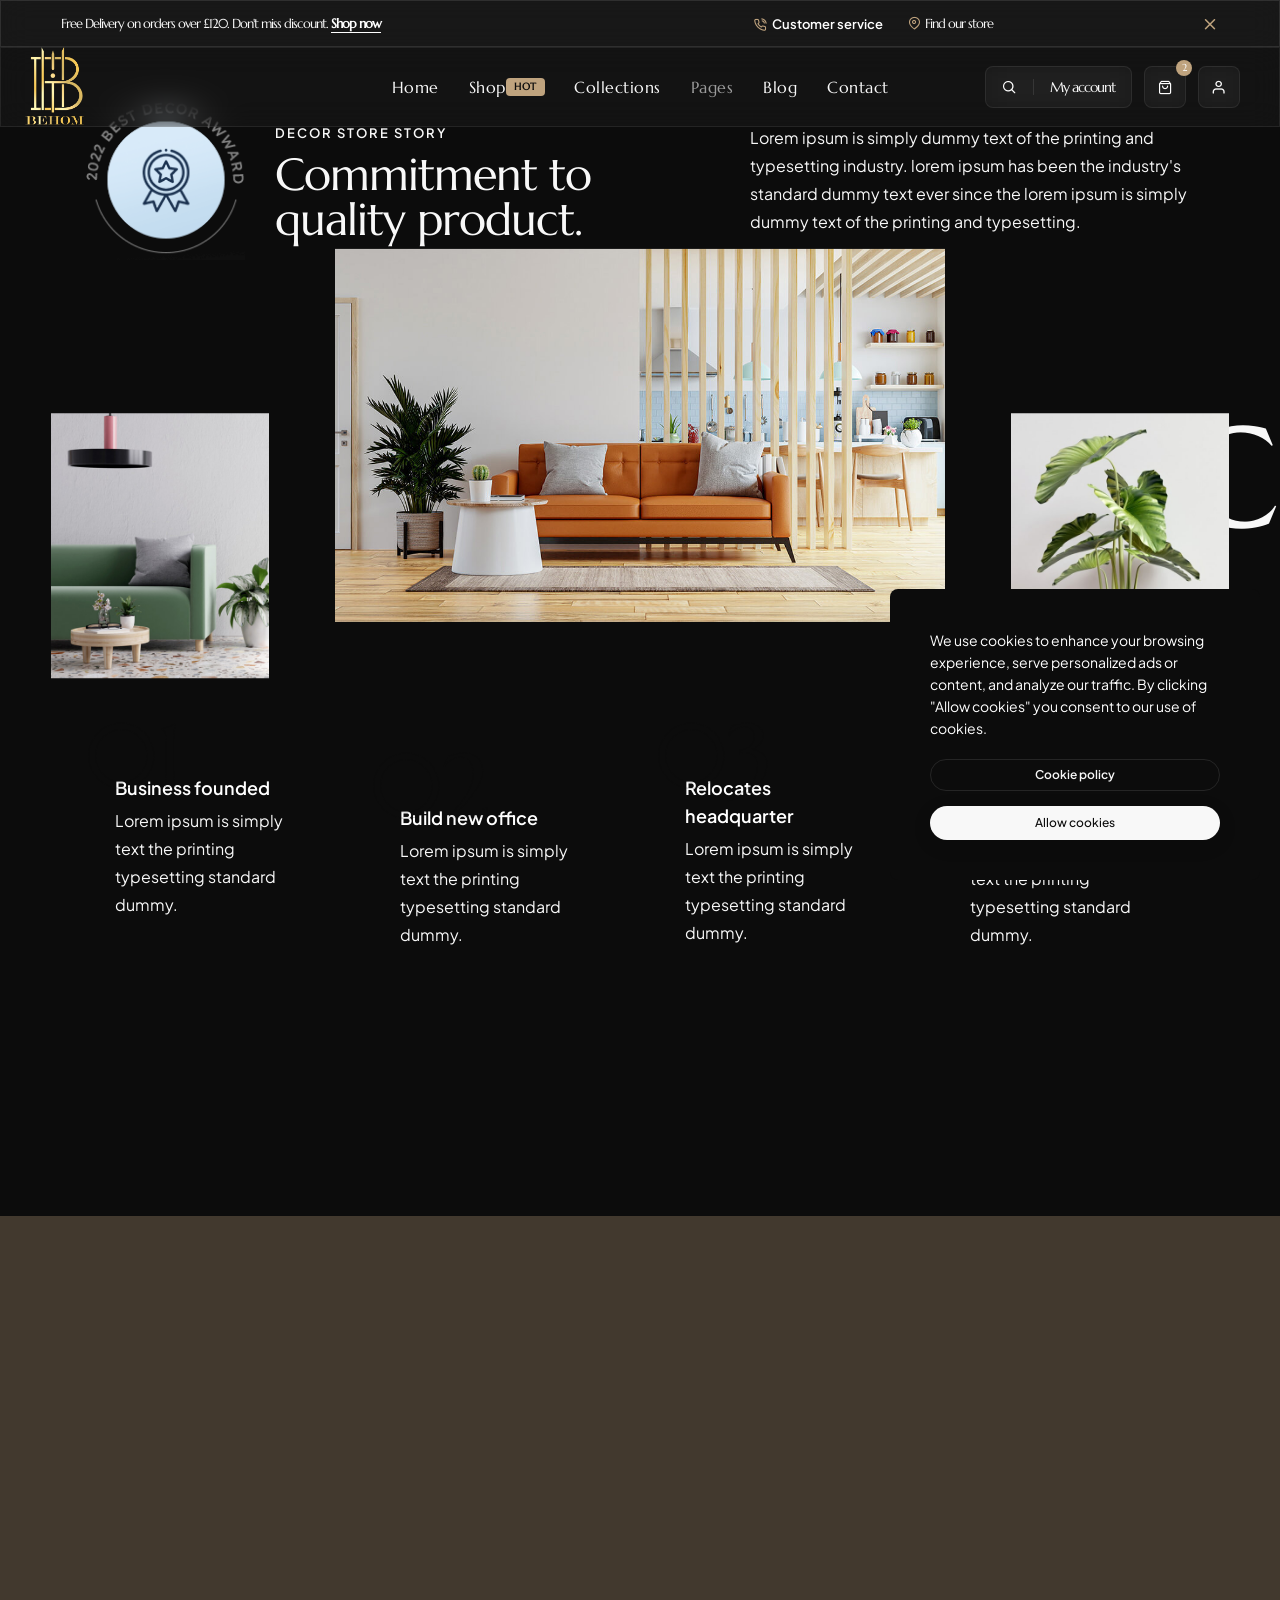
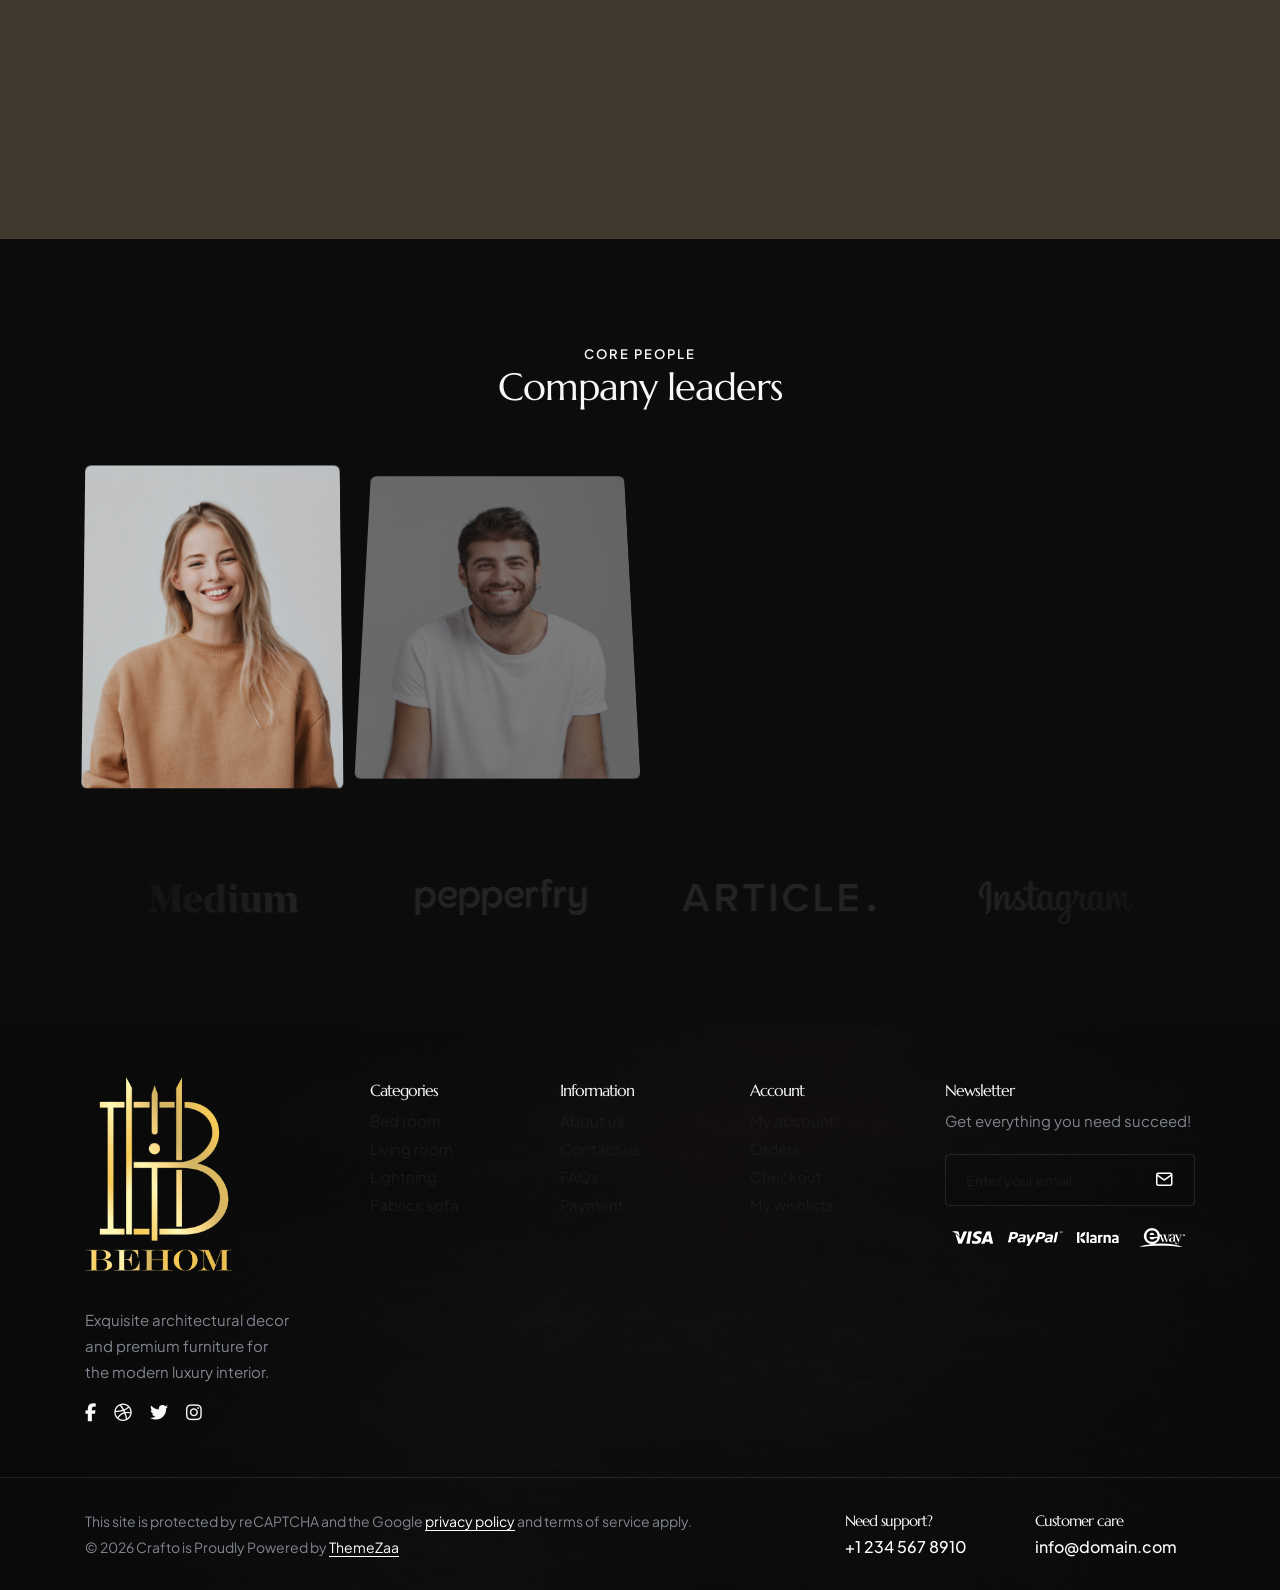
==== commit aec54c41: "changed" ====
--- a/demo-decor-store-about.html
+++ b/demo-decor-store-about.html
@@ -1,728 +1,753 @@
-﻿<!doctype html>
-<html class="no-js" lang="en">
-    <head>
-        <title>Crafto - The Multipurpose HTML5 Template</title>
-        <meta charset="utf-8">
-        <meta http-equiv="X-UA-Compatible" content="IE=edge" />
-        <meta name="author" content="ThemeZaa">
-        <meta name="viewport" content="width=device-width,initial-scale=1.0" />
-        <meta name="description" content="Elevate your online presence with Crafto - a modern, versatile, multipurpose Bootstrap 5 responsive HTML5, SCSS template using highly creative 56+ ready demos.">
-        <!-- favicon icon -->
-        <link rel="shortcut icon" href="images/favicon.png">
-        <link rel="apple-touch-icon" href="images/apple-touch-icon-57x57.png">
-        <link rel="apple-touch-icon" sizes="72x72" href="images/apple-touch-icon-72x72.png">
-        <link rel="apple-touch-icon" sizes="114x114" href="images/apple-touch-icon-114x114.png">
-        <!-- google fonts preconnect -->
-        <link rel="preconnect" href="https://fonts.googleapis.com" crossorigin>
-        <link rel="preconnect" href="https://fonts.gstatic.com" crossorigin>
-        <!-- style sheets and font icons  -->
-        <link rel="stylesheet" href="css/vendors.min.css"/>
-        <link rel="stylesheet" href="css/icon.min.css"/>
-        <link rel="stylesheet" href="css/style.min.css"/>
-        <link rel="stylesheet" href="css/responsive.min.css"/>
-        <link rel="stylesheet" href="demos/decor-store/decor-store.css" />
-    </head>
-    <body data-mobile-nav-style="classic">
-        <!-- start header -->
-        <header class="header-with-topbar">
-            <!-- start header top bar -->
-            <div class="header-top-bar top-bar-light bg-white disable-fixed border-bottom border-color-transparent-dark-very-light">
-                <div class="container-fluid">
-                    <div class="row h-45px align-items-center m-0">
-                        <div class="col-lg-7 col-md-8 text-center text-md-start">
-                            <div class="fs-13 text-dark-gray alt-font fw-600">Free Delivery on orders over £120. Don't miss discount. <a href="demo-decor-store-shop.html" class="text-dark-gray fw-700 text-decoration-line-bottom">Shop now</a></div>
-                        </div>
-                        <div class="col-lg-5 col-md-4 text-end d-none d-md-flex">
-                            <a href="demo-decor-store-contact.html" class="widget fs-13 text-dark-gray fw-600 me-25px md-me-15px text-dark-gray"><i class="feather icon-feather-phone-call"></i>Customer service</a>
-                            <a href="demo-decor-store-contact.html" class="widget fs-13 text-dark-gray alt-font me-25px fw-600 d-none d-lg-inline-block"><i class="feather icon-feather-map-pin"></i>Find our store</a>
-                            <div class="header-language-icon widget fs-13 alt-font fw-600">
-                                <div class="header-language dropdown">
-                                    <a href="javascript:void(0);" class="text-dark-gray"><i class="feather icon-feather-globe"></i>English</a>
-                                    <ul class="language-dropdown alt-font">
-                                        <li><a href="javascript:void(0);" title="English"><span class="icon-country"><img src="images/country-flag-16X16/usa.png" alt="" data-no-retina=""></span>English</a></li> 
-                                        <li><a href="javascript:void(0);" title="France"><span class="icon-country"><img src="images/country-flag-16X16/france.png" alt="" data-no-retina=""></span>France</a></li>
-                                        <li><a href="javascript:void(0);" title="Russian"><span class="icon-country"><img src="images/country-flag-16X16/russian.png" alt="" data-no-retina=""></span>Russian</a></li>
-                                        <li><a href="javascript:void(0);" title="Spain"><span class="icon-country"><img src="images/country-flag-16X16/spain.png" alt="" data-no-retina=""></span>Spain</a></li>
-                                    </ul>
-                                </div>
-                            </div>
-                        </div>
-                    </div>
-                </div>
-            </div>
-            <!-- end header top bar -->
-            <!-- start navigation -->
-            <nav class="navbar navbar-expand-lg header-light bg-transparent disable-fixed" data-header-hover="light">
-                <div class="container-fluid">
-                    <div class="col-auto">
-                        <a class="navbar-brand" href="demo-decor-store.html">
-                            <img src="images/demo-decor-store-logo-black.png" data-at2x="images/demo-decor-store-logo-black@2x.png" alt="" class="default-logo">
-                            <img src="images/demo-decor-store-logo-black.png" data-at2x="images/demo-decor-store-logo-black@2x.png" alt="" class="alt-logo">
-                            <img src="images/demo-decor-store-logo-black.png" data-at2x="images/demo-decor-store-logo-black@2x.png" alt="" class="mobile-logo"> 
-                        </a>
-                    </div>
-                    <div class="col-auto menu-order position-static xs-ps-0">
-                        <button class="navbar-toggler float-start" type="button" data-bs-toggle="collapse" data-bs-target="#navbarNav" aria-controls="navbarNav" aria-label="Toggle navigation">
-                            <span class="navbar-toggler-line"></span>
-                            <span class="navbar-toggler-line"></span>
-                            <span class="navbar-toggler-line"></span>
-                            <span class="navbar-toggler-line"></span>
-                        </button>
-                        <div class="collapse navbar-collapse justify-content-center" id="navbarNav"> 
-                            <ul class="navbar-nav alt-font"> 
-                                <li class="nav-item"><a href="demo-decor-store.html" class="nav-link">Home</a></li>
-                                <li class="nav-item dropdown submenu">
-                                    <a href="demo-decor-store-shop.html" class="nav-link">Shop<span class="label bg-base-color text-white text-uppercase border-radius-26px">Hot</span></a>
-                                    <i class="fa-solid fa-angle-down dropdown-toggle" id="navbarDropdownMenuLink1" role="button" data-bs-toggle="dropdown" aria-expanded="false"></i>
-                                    <div class="dropdown-menu submenu-content" aria-labelledby="navbarDropdownMenuLink1"> 
-                                        <div class="d-lg-flex mega-menu m-auto flex-column">
-                                            <div class="row row-cols-1 row-cols-lg-5 mb-60px md-mb-30px sm-mb-20px">
-                                                <div class="col">
-                                                    <ul>  
-                                                        <li class="sub-title">Furniture</li>
-                                                        <li><a href="demo-decor-store-about.html#">Modern chair</a></li>
-                                                        <li><a href="demo-decor-store-about.html#">Luxurious sofa</a></li>
-                                                        <li><a href="demo-decor-store-about.html#">Sitting tables</a></li>
-                                                        <li><a href="demo-decor-store-about.html#">Century cabinet</a></li>
-                                                        <li><a href="demo-decor-store-about.html#">Wooden stool</a></li>
-                                                        <li><a href="demo-decor-store-about.html#">Dining tabl</a></li> 
-                                                    </ul>
-                                                </div>
-                                                <div class="col">
-                                                    <ul>  
-                                                        <li class="sub-title">Lighting</li>
-                                                        <li><a href="demo-decor-store-about.html#">Table lamps</a></li>
-                                                        <li><a href="demo-decor-store-about.html#">Wall lights</a></li>
-                                                        <li><a href="demo-decor-store-about.html#">Ceiling lights</a></li>
-                                                        <li><a href="demo-decor-store-about.html#">Chandeliers</a></li>
-                                                        <li><a href="demo-decor-store-about.html#">Smart lights</a></li>
-                                                        <li><a href="demo-decor-store-about.html#">Outdoor lights</a></li> 
-                                                    </ul>
-                                                </div>
-                                                <div class="col">
-                                                    <ul>  
-                                                        <li class="sub-title">Decor</li>
-                                                        <li><a href="demo-decor-store-about.html#">Home decor</a></li>
-                                                        <li><a href="demo-decor-store-about.html#">Kitchen decor</a></li>
-                                                        <li><a href="demo-decor-store-about.html#">Office decor</a></li>
-                                                        <li><a href="demo-decor-store-about.html#">Wooden mirrors</a></li>
-                                                        <li><a href="demo-decor-store-about.html#">Designer clocks</a></li>
-                                                        <li><a href="demo-decor-store-about.html#">Spiritual</a></li> 
-                                                    </ul>
-                                                </div>
-                                                <div class="col">
-                                                    <ul>  
-                                                        <li class="sub-title">Cabinetry</li>
-                                                        <li><a href="demo-decor-store-about.html#">Wardrobes</a></li>
-                                                        <li><a href="demo-decor-store-about.html#">Shoe racks</a></li>
-                                                        <li><a href="demo-decor-store-about.html#">Movable</a></li>
-                                                        <li><a href="demo-decor-store-about.html#">Folding storage</a></li>
-                                                        <li><a href="demo-decor-store-about.html#">Wooden units</a></li>
-                                                        <li><a href="demo-decor-store-about.html#">Kids storage</a></li> 
-                                                    </ul>
-                                                </div>
-                                                <div class="col">
-                                                    <ul>  
-                                                        <li class="sub-title">Commercial</li>
-                                                        <li><a href="demo-decor-store-about.html#">Hotel furniture</a></li>
-                                                        <li><a href="demo-decor-store-about.html#">Bar furniture</a></li>
-                                                        <li><a href="demo-decor-store-about.html#">School furniture</a></li>
-                                                        <li><a href="demo-decor-store-about.html#">Public furniture</a></li>
-                                                        <li><a href="demo-decor-store-about.html#">Office furniture</a></li>
-                                                        <li><a href="demo-decor-store-about.html#">Lab furniture</a></li> 
-                                                    </ul>
-                                                </div>
-                                            </div>
-                                            <div class="row row-cols-1 row-cols-md-2">
-                                                <div class="col">
-                                                    <a href="demo-decor-store-shop.html"><img class="w-100" src="images/demo-decor-store-menu-banner-01.jpg" alt=""></a>
-                                                </div>
-                                                <div class="col">
-                                                    <a href="demo-decor-store-shop.html"><img class="w-100" src="images/demo-decor-store-menu-banner-02.jpg" alt=""></a>
-                                                </div>
-                                            </div>
-                                        </div> 
-                                    </div>
-                                </li> 
-                                <li class="nav-item dropdown submenu">
-                                    <a href="demo-decor-store-collections.html" class="nav-link">Collections</a>
-                                    <i class="fa-solid fa-angle-down dropdown-toggle" id="navbarDropdownMenuLink2" role="button" data-bs-toggle="dropdown" aria-expanded="false"></i>
-                                    <div class="dropdown-menu submenu-content" aria-labelledby="navbarDropdownMenuLink2"> 
-                                        <div class="d-lg-flex mega-menu m-auto flex-column">
-                                            <div class="row row-cols-2 row-cols-lg-6 row-cols-sm-3 md-pt-15px align-items-center justify-content-center mb-60px md-mb-30px sm-mb-0">
-                                                <div class="col md-mb-30px">
-                                                    <a href="demo-decor-store-collections.html" class="text-center"> 
-                                                        <img src="images/demo-decor-store-menu-category-01.jpg" alt="">  
-                                                    </a>
-                                                    <a href="demo-decor-store-collections.html" class="btn btn-hover-animation text-uppercase-inherit fw-600 ls-0px justify-content-center">
-                                                        <span> 
-                                                            <span class="btn-text text-dark-gray fs-16">Designer stool</span> 
-                                                            <span class="btn-icon"><i class="fa-solid fa-arrow-right m-0"></i></span>
-                                                        </span>
-                                                    </a> 
-                                                </div>
-                                                <div class="col md-mb-30px">
-                                                    <a href="demo-decor-store-collections.html" class="text-center"> 
-                                                        <img src="images/demo-decor-store-menu-category-02.jpg" alt="">  
-                                                    </a>
-                                                    <a href="demo-decor-store-collections.html" class="btn btn-hover-animation text-uppercase-inherit fw-600 ls-0px justify-content-center">
-                                                        <span> 
-                                                            <span class="btn-text text-dark-gray fs-16">Modern chair</span> 
-                                                            <span class="btn-icon"><i class="fa-solid fa-arrow-right m-0"></i></span>
-                                                        </span>
-                                                    </a>
-                                                </div>
-                                                <div class="col md-mb-30px">
-                                                    <a href="demo-decor-store-collections.html" class="text-center"> 
-                                                        <img src="images/demo-decor-store-menu-category-03.jpg" alt="">  
-                                                    </a>
-                                                    <a href="demo-decor-store-collections.html" class="btn btn-hover-animation text-uppercase-inherit fw-600 ls-0px justify-content-center">
-                                                        <span> 
-                                                            <span class="btn-text text-dark-gray fs-16">Table lamp</span> 
-                                                            <span class="btn-icon"><i class="fa-solid fa-arrow-right m-0"></i></span>
-                                                        </span>
-                                                    </a> 
-                                                </div>
-                                                <div class="col md-mb-30px">
-                                                    <a href="demo-decor-store-collections.html" class="text-center"> 
-                                                        <img src="images/demo-decor-store-menu-category-04.jpg" alt="">  
-                                                    </a>
-                                                    <a href="demo-decor-store-collections.html" class="btn btn-hover-animation text-uppercase-inherit fw-600 ls-0px justify-content-center">
-                                                        <span> 
-                                                            <span class="btn-text text-dark-gray fs-16">Home decor</span> 
-                                                            <span class="btn-icon"><i class="fa-solid fa-arrow-right m-0"></i></span>
-                                                        </span>
-                                                    </a> 
-                                                </div>
-                                                <div class="col md-mb-30px">
-                                                    <a href="demo-decor-store-collections.html" class="text-center"> 
-                                                        <img src="images/demo-decor-store-menu-category-05.jpg" alt="">  
-                                                    </a>
-                                                    <a href="demo-decor-store-collections.html" class="btn btn-hover-animation text-uppercase-inherit fw-600 ls-0px justify-content-center">
-                                                        <span> 
-                                                            <span class="btn-text text-dark-gray fs-16">Ceramic pots</span> 
-                                                            <span class="btn-icon"><i class="fa-solid fa-arrow-right m-0"></i></span>
-                                                        </span>
-                                                    </a>
-                                                </div>
-                                                <div class="col md-mb-30px">
-                                                    <a href="demo-decor-store-collections.html" class="text-center"> 
-                                                        <img src="images/demo-decor-store-menu-category-06.jpg" alt="">  
-                                                    </a>
-                                                    <a href="demo-decor-store-collections.html" class="btn btn-hover-animation text-uppercase-inherit fw-600 ls-0px justify-content-center">
-                                                        <span> 
-                                                            <span class="btn-text text-dark-gray fs-16">Wooden table</span> 
-                                                            <span class="btn-icon"><i class="fa-solid fa-arrow-right m-0"></i></span> 
-                                                        </span>
-                                                    </a>
-                                                </div>
-                                            </div>
-                                            <div class="row row-cols-1 row-cols-md-2">
-                                                <div class="col">
-                                                    <a href="demo-decor-store-collections.html"><img src="images/demo-decor-store-menu-banner-03.jpg" alt=""></a>
-                                                </div>
-                                                <div class="col">
-                                                    <a href="demo-decor-store-collections.html"><img src="images/demo-decor-store-menu-banner-04.jpg" alt=""></a>
-                                                </div>
-                                            </div>
-                                        </div> 
-                                    </div>
-                                </li> 
-                                <li class="nav-item dropdown simple-dropdown">
-                                    <a href="javascript:void(0);" class="nav-link">Pages</a>
-                                    <i class="fa-solid fa-angle-down dropdown-toggle" id="navbarDropdownMenuLink3" role="button" data-bs-toggle="dropdown" aria-expanded="false"></i>
-                                    <ul class="dropdown-menu" aria-labelledby="navbarDropdownMenuLink3"> 
-                                        <li><a href="demo-decor-store-about.html">About</a></li>
-                                        <li><a href="demo-decor-store-faq.html">FAQs</a></li>
-                                        <li><a href="demo-decor-store-wishlist.html">Wishlist</a></li>
-                                        <li><a href="demo-decor-store-account.html">Account</a></li>
-                                        <li><a href="demo-decor-store-cart.html">Cart</a></li>
-                                        <li><a href="demo-decor-store-checkout.html">Checkout</a></li> 
-                                    </ul>
-                                </li>
-                                <li class="nav-item"><a href="demo-decor-store-blog.html" class="nav-link">Blog</a></li>
-                                <li class="nav-item"><a href="demo-decor-store-contact.html" class="nav-link">Contact</a></li>
-                            </ul>
-                        </div>
-                    </div>
-                    <div class="col-auto ms-auto">
-                        <div class="header-icon">
-                            <div class="header-search-icon icon">
-                                <a href="javascript:void(0)" class="search-form-icon header-search-form"><i class="feather icon-feather-search"></i></a> 
-                                <div class="search-form-wrapper">
-                                    <button title="Close" type="button" class="search-close alt-font">×</button>
-                                    <form id="search-form" role="search" method="get" class="search-form bg-white" action="https://craftohtml.themezaa.com/search-result.html">
-                                        <div class="search-form-box">
-                                            <h2 class="text-dark-gray text-center mb-7 alt-font fw-700 ls-minus-1px">What are you looking for?</h2>
-                                            <input class="search-input alt-font" id="search-form-input5e219ef164995" placeholder="Enter your keywords..." name="s" value="" type="text" autocomplete="off">
-                                            <button type="submit" class="search-button">
-                                                <i class="feather icon-feather-search" aria-hidden="true"></i> 
-                                            </button>
-                                        </div>
-                                    </form>
-                                </div>
-                            </div>
-                            <div class="header-cart-icon icon">
-                                <div class="header-cart dropdown">
-                                    <a href="javascript:void(0);"><i class="feather icon-feather-shopping-bag"></i><span class="cart-count alt-font">2</span></a> 
-                                    <ul class="cart-item-list">
-                                        <li class="cart-item align-items-center">
-                                            <a href="javascript:void(0);" class="alt-font close">×</a>
-                                            <div class="product-image">
-                                                <a href="demo-decor-store-single-product.html"><img src="images/demo-decor-store-product-01.jpg" class="cart-thumb" alt=""></a>
-                                            </div>
-                                            <div class="product-detail alt-font fw-600">
-                                                <a href="demo-decor-store-single-product.html">Table clock</a>
-                                                <span class="item-ammount fw-500">1 x $23.00</span> 
-                                            </div>
-                                        </li>
-                                        <li class="cart-item align-items-center">
-                                            <a href="javascript:void(0);" class="alt-font close">×</a>
-                                            <div class="product-image">
-                                                <a href="demo-decor-store-single-product.html"><img src="images/demo-decor-store-product-03.jpg" class="cart-thumb" alt=""></a>
-                                            </div>
-                                            <div class="product-detail alt-font fw-600">
-                                                <a href="demo-decor-store-single-product.html">Ceramic mug</a>
-                                                <span class="item-ammount fw-500">2 x $15.00</span> 
-                                            </div>
-                                        </li>
-                                        <li class="cart-total">
-                                            <div class="alt-font mb-15px"><span class="w-50 fw-500">Subtotal:</span><span class="w-50 text-end fw-700">$199.99</span></div>
-                                            <a href="demo-decor-store-cart.html" class="btn btn-large btn-transparent-base-color border-color-extra-medium-gray btn-round-edge">View cart</a>
-                                            <a href="demo-decor-store-checkout.html" class="btn btn-large btn-base-color btn-box-shadow btn-round-edge">Checkout</a>
-                                        </li>
-                                    </ul>
-                                </div>
-                            </div>
-                            <div class="widget-text ms-25px md-ms-20px alt-font">
-                                <a href="demo-decor-store-account.html" class="fs-17 fw-600"><i class="feather icon-feather-user d-inline-block d-xl-none"></i><span class="d-none d-xl-inline-block">My account</span></a>
-                            </div>
-                        </div>  
-                    </div>
-                </div>
-            </nav>
-        </header>
-        <!-- end header -->
-        <!-- start page title -->
-        <section class="page-title-center-alignment cover-background top-space-padding" style="background-image: url(images/demo-decor-store-title-bg.jpg)">
-            <div class="container">
-                <div class="row">
-                    <div class="col-12 text-center position-relative page-title-extra-large">
-                        <h1 class="alt-font d-inline-block fw-700 ls-minus-05px text-base-color mb-10px mt-3 md-mt-50px">About us</h1>
-                    </div>
-                    <div class="col-12 breadcrumb breadcrumb-style-01 d-flex justify-content-center">
-                        <ul>
-                            <li><a href="demo-decor-store.html">Home</a></li> 
-                            <li>About us</li>
-                        </ul>
-                    </div>
-                </div>
-            </div>
-        </section>
-        <!-- end page title --> 
-        <!-- start section -->
-        <section class="pb-3 position-relative overflow-hidden">
-            <div class="container">
-                <div class="row mb-4 align-items-center text-center text-sm-start">
-                    <div class="col-lg-2 col-md-3 col-sm-4 xs-mb-20px" data-anime='{ "translateX": [0, 0], "opacity": [0,1], "duration": 600, "delay":100, "staggervalue": 150, "easing": "easeOutQuad" }'>
-                        <div class="position-relative d-md-flex flex-column align-items-center justify-content-center w-165px h-165px border-radius-100">
-                            <img src="images/demo-decor-store-about-01.png" class="position-absolute top-50 translate-middle-y" alt="">
-                            <img src="images/demo-decor-store-about-02.png" class="animation-rotation" alt="">
-                        </div>
-                    </div>
-                    <div class="col-lg-5 col-md-7 col-sm-8" data-anime='{ "translateX": [0, 0], "opacity": [0,1], "duration": 600, "delay":100, "staggervalue": 150, "easing": "easeOutQuad" }'>
-                        <span class="text-uppercase fs-13 ls-2px fw-600 mb-5px d-block">Decor store story</span>
-                        <h3 class="text-dark-gray alt-font fw-700 mb-0">Commitment to quality product.</h3>
-                    </div>
-                    <div class="col-lg-5 md-mt-30px last-paragraph-no-margin" data-anime='{ "translateX": [0, 0], "opacity": [0,1], "duration": 600, "delay":100, "staggervalue": 150, "easing": "easeOutQuad" }'>
-                        <p>Lorem ipsum is simply dummy text of the printing and typesetting industry. lorem ipsum has been the industry's standard dummy text ever since the lorem ipsum is simply dummy text of the printing and typesetting.</p>
-                    </div>
-                </div>
-            </div>
-            <div class="container-fluid">
-                <div class="row align-items-center">
-                    <div class="col-md-3 text-center p-4 md-p-15px" data-bottom-top="transform: translateY(-80px)" data-top-bottom="transform: translateY(80px)">
-                        <img class="w-100" src="images/demo-decor-store-about-img-03.jpg" alt="">
-                    </div>
-                    <div class="col-md-6 text-center" data-bottom-top="transform: translateY(80px)" data-top-bottom="transform: translateY(-80px)">
-                        <img class="w-100" src="images/demo-decor-store-about-img-01.jpg" alt="">
-                    </div>
-                    <div class="col-md-3 text-center p-4 md-p-15px" data-bottom-top="transform: translateY(-80px)" data-top-bottom="transform: translateY(80px)">
-                        <img class="w-100" src="images/demo-decor-store-about-img-02.jpg" alt="">
-                    </div>
-                </div>
-            </div>
-            <!-- start marquees -->
-            <div class="marquees-text alt-font fw-700 fs-200 lg-fs-150 md-fs-130 ls-minus-5px text-base-color text-nowrap position-absolute top-50 lg-mt-5 md-mt-15 sm-mt-22 right-100px text-center z-index-minus-1 d-none d-md-inline-block">classic products</div> 
-            <!-- end marquees -->
-        </section>
-        <!-- end section -->
-        <!-- start section -->
-        <section class="pt-0">
-            <div class="container">
-                <div class="row row-cols-auto row-cols-xl-4 row-cols-sm-2 lg-ps-10 lg-pe-10 md-ps-7 md-pe-7 sm-ps-0 sm-pe-0 position-relative mb-6 md-mb-8 lg-mt-20px" data-anime='{ "el": "childs", "translateX": [50, 0], "opacity": [0,1], "duration": 600, "delay":100, "staggervalue": 150, "easing": "easeOutQuad" }'>
-                    <!-- start features box item -->
-                    <div class="col align-self-start xs-mb-30px">
-                        <div class="feature-box text-start ps-30px pe-30px sm-ps-20px sm-pe-20px">
-                            <div class="feature-box-icon position-absolute left-0px top-0px">
-                                <h1 class="alt-font fs-90 text-outline text-outline-width-1px text-outline-color-dark-gray fw-800 ls-minus-1px opacity-2 mb-0">01</h1>
-                            </div>
-                            <div class="feature-box-content last-paragraph-no-margin pt-30 lg-pt-22 xs-pt-40px">
-                                <span class="text-dark-gray fs-18 d-inline-block fw-600 mb-5px">Business founded</span>
-                                <p>Lorem ipsum is simply text the printing typesetting standard dummy.</p>
-                                <span class="w-60px h-2px bg-dark-gray mt-20px d-inline-block"></span>
-                            </div>
-                        </div>
-                    </div>
-                    <!-- end features box item -->
-                    <!-- start features box item -->
-                    <div class="col align-self-end mt-30px lg-mt-0">
-                        <div class="feature-box text-start ps-30px pe-30px sm-ps-20px sm-pe-20px">
-                            <div class="feature-box-icon position-absolute left-0px top-0px">
-                                <h1 class="alt-font fs-90 text-outline text-outline-width-1px text-outline-color-dark-gray fw-800 ls-minus-1px opacity-2 mb-0">02</h1>
-                            </div>
-                            <div class="feature-box-content last-paragraph-no-margin pt-30 lg-pt-22 xs-pt-40px">
-                                <span class="text-dark-gray fs-18 d-inline-block fw-600 mb-5px">Build new office</span>
-                                <p>Lorem ipsum is simply text the printing typesetting standard dummy.</p>
-                                <span class="w-60px h-2px bg-dark-gray mt-20px d-inline-block"></span>
-                            </div>
-                        </div>
-                    </div>
-                    <!-- end features box item -->
-                    <!-- start features box item -->
-                    <div class="col align-self-start lg-mt-30px">
-                        <div class="feature-box text-start ps-30px pe-30px sm-ps-20px sm-pe-20px">
-                            <div class="feature-box-icon position-absolute left-0px top-0px">
-                                <h1 class="alt-font fs-90 text-outline text-outline-width-1px text-outline-color-dark-gray fw-800 ls-minus-1px opacity-2 mb-0">03</h1>
-                            </div>
-                            <div class="feature-box-content last-paragraph-no-margin pt-30 lg-pt-22 xs-pt-40px">
-                                <span class="text-dark-gray fs-18 d-inline-block fw-600 mb-5px">Relocates headquarter</span>
-                                <p>Lorem ipsum is simply text the printing typesetting standard dummy.</p>
-                                <span class="w-60px h-2px bg-dark-gray mt-20px d-inline-block"></span>
-                            </div>
-                        </div>
-                    </div>
-                    <!-- end features box item -->
-                    <!-- start features box item -->
-                    <div class="col align-self-end lg-mt-30px">
-                        <div class="feature-box text-start ps-30px pe-30px sm-ps-20px sm-pe-20px">
-                            <div class="feature-box-icon position-absolute left-0px top-0px">
-                                <h1 class="alt-font fs-90 text-outline text-outline-width-1px text-outline-color-dark-gray fw-800 ls-minus-1px opacity-2 mb-0">04</h1>
-                            </div>
-                            <div class="feature-box-content last-paragraph-no-margin pt-30 lg-pt-22 xs-pt-40px">
-                                <span class="text-dark-gray fs-18 d-inline-block fw-600 mb-5px">Revenues of millions</span>
-                                <p>Lorem ipsum is simply text the printing typesetting standard dummy.</p>
-                                <span class="w-60px h-2px bg-dark-gray mt-20px d-inline-block"></span>
-                            </div>
-                        </div>
-                    </div>
-                    <!-- end features box item -->
-                </div>
-                <div class="row justify-content-center xs-mt-12" data-anime='{ "el": "childs", "translateY": [50, 0], "opacity": [0,1], "duration": 600, "delay":100, "staggervalue": 150, "easing": "easeOutQuad" }'>
-                    <div class="col-xl-9 col-lg-10">
-                        <div class="row align-items-center justify-content-center border border-color-extra-medium-gray border-radius-100px sm-border-radius-6px sm-mx-0">
-                            <div class="col-md-6 p-20px border-end border-color-transparent-dark-very-light text-center ls-minus-05px align-items-center d-flex justify-content-center sm-border-end-0 sm-pb-0 sm-mb-10px">
-                                <i class="bi bi-emoji-smile text-dark-gray icon-extra-medium me-10px"></i>
-                                <span class="text-dark-gray fs-18 text-start fw-500 xs-lh-28">Join the <span class="fw-800">10000+</span> people trusting us.</span>
-                            </div>
-                            <div class="col-md-6 p-20px sm-pt-0 text-center ls-minus-05px align-items-center d-flex justify-content-center">
-                                <i class="bi bi-star text-dark-gray icon-extra-medium me-10px"></i>
-                                <span class="text-dark-gray fs-18 text-start fw-500">4.9 out of 5 - <span class="fw-800">8549</span> Total reviews.</span>
-                            </div>
-                        </div>
-                    </div>
-                </div>
-            </div>
-        </section>
-        <!-- end section -->
-        <!-- start section -->
-        <section data-parallax-background-ratio="0.5" style="background-image: url(images/demo-decor-store-about-parallax-img.jpg)"> 
-            <div class="opacity-light bg-base-color"></div>
-            <div class="container">
-                <div class="row align-items-center justify-content-end" data-anime='{ "el": "childs", "translateX": [50, 0],"opacity": [0,1], "duration": 800, "delay": 200, "staggervalue": 300, "easing": "easeOutQuad" }'>
-                    <div class="col-lg-6 col-md-8">
-                        <div class="bg-white p-70px lg-p-35px position-relative border-radius-6px">
-                            <div class="swiper slider-one-slide text-slider-style-01 magic-cursor" data-slider-options='{ "slidesPerView": 1, "loop": true, "pagination": { "el": ".slider-one-slide-pagination", "clickable": true }, "autoplay": { "delay": 4000, "disableOnInteraction": false }, "navigation": { "nextEl": ".slider-one-slide-next-1", "prevEl": ".slider-one-slide-prev-1" }, "keyboard": { "enabled": true, "onlyInViewport": true }, "effect": "slide" }'>
-                                <div class="swiper-wrapper mb-10px">
-                                    <!-- start text slider item -->
-                                    <div class="swiper-slide last-paragraph-no-margin">
-                                        <div class="alt-font text-uppercase fs-13 fw-600 mb-5px ls-2px">World class designers</div>
-                                        <h3 class="alt-font text-dark-gray fw-700 ls-minus-1px">Exclusive design</h3>
-                                        <p class="w-90 lg-w-100">Lorem ipsum dolor sit amet consectetur adipiscing elit do eiusmod tempor incididunt ut labore et dolore magna ut enim veniam.</p>
-                                    </div>
-                                    <!-- end text slider item -->
-                                    <!-- start text slider item -->
-                                    <div class="swiper-slide">
-                                        <div class="alt-font text-uppercase fs-13 fw-600 mb-5px ls-2px">100% secure method</div>
-                                        <h3 class="alt-font text-dark-gray fw-700 ls-minus-1px">Secure payment</h3>
-                                        <p class="w-90 lg-w-100">Lorem ipsum dolor sit amet consectetur adipiscing elit do eiusmod tempor incididunt ut labore et dolore magna ut enim veniam.</p>
-                                    </div>
-                                    <!-- end text slider item -->
-                                    <!-- start text slider item -->
-                                    <div class="swiper-slide">
-                                        <div class="alt-font text-uppercase fs-13 fw-600 mb-5px ls-2px">24/7 support center</div>
-                                        <h3 class="alt-font text-dark-gray fw-700 ls-minus-1px">Online support</h3>
-                                        <p class="w-90 lg-w-100">Lorem ipsum dolor sit amet consectetur adipiscing elit do eiusmod tempor incididunt ut labore et dolore magna ut enim veniam.</p>
-                                    </div>
-                                    <!-- end text slider item -->
-                                </div>
-                                <div class="d-flex">
-                                    <!-- start slider navigation -->
-                                    <div class="slider-one-slide-prev-1 swiper-button-prev slider-navigation-style-04 border border-1 border-color-extra-medium-gray bg-white"><i class="fa-solid fa-arrow-left icon-small text-dark-gray"></i></div>
-                                    <div class="slider-one-slide-next-1 swiper-button-next slider-navigation-style-04 border border-1 border-color-extra-medium-gray bg-white"><i class="fa-solid fa-arrow-right icon-small text-dark-gray"></i></div>
-                                    <!-- end slider navigation -->
-                                </div>
-                            </div>
-                        </div>
-                    </div>
-                </div>
-            </div>
-        </section>
-        <!-- end section -->
-        <!-- start section -->
-        <section> 
-            <div class="container">
-                <div class="row justify-content-center mb-40px sm-mb-30px">
-                    <div class="col-lg-5 text-center" data-anime='{ "el": "childs", "translateY": [50, 0], "opacity": [0,1], "duration": 600, "delay": 0, "staggervalue": 150, "easing": "easeOutQuad" }'>
-                        <span class="text-uppercase fs-13 ls-2px fw-600">Core people</span>
-                        <h4 class="alt-font text-dark-gray fw-700 mb-20px">Company leaders</h4>
-                    </div>
-                </div>
-                <div class="row row-cols-1 row-cols-lg-4 row-cols-sm-2 mb-8" data-anime='{ "el": "childs", "translateY": [-15, 0], "perspective": [1200,1200], "scale": [1.1, 1], "rotateX": [50, 0], "opacity": [0,1], "duration": 800, "delay": 200, "staggervalue": 300, "easing": "easeOutQuad" }'>
-                    <!-- start team member item --> 
-                    <div class="col team-style-08 border-radius-6px md-mb-30px">
-                        <figure class="mb-0 position-relative overflow-hidden border-radius-6px">
-                            <img src="images/team-08.jpg" alt="" />
-                            <figcaption class="w-100 h-100 d-flex align-items-end p-13 lg-p-10 bg-gradient-base-transparent border-radius-6px">
-                                <div class="w-100">
-                                    <span class="team-member-name fw-500 text-white d-block">Jeremy dupont</span>
-                                    <span class="member-designation fs-15 lh-20 text-white d-block">Director</span>
-                                </div>
-                                <div class="social-icon d-flex flex-column flex-shrink-1">
-                                    <a href="https://www.twitter.com/" target="_blank" class="text-dark-gray bg-white"><i class="fa-brands fa-twitter icon-small"></i></a>
-                                </div>
-                            </figcaption>
-                        </figure>
-                    </div>
-                    <!-- end team member item -->  
-                    <!-- start team member item --> 
-                    <div class="col team-style-08 border-radius-6px md-mb-30px">
-                        <figure class="mb-0 position-relative overflow-hidden border-radius-6px">
-                            <img src="images/team-09.jpg" alt="" />
-                            <figcaption class="w-100 h-100 d-flex align-items-end p-13 lg-p-10 bg-gradient-base-transparent border-radius-6px">
-                                <div class="w-100">
-                                    <span class="team-member-name fw-500 text-white d-block">Jessica dover</span>
-                                    <span class="member-designation fs-15 lh-20 text-white d-block">Founder</span>
-                                </div>
-                                <div class="social-icon d-flex flex-column flex-shrink-1">
-                                    <a href="https://www.linkedin.com/" target="_blank" class="text-dark-gray bg-white"><i class="fa-brands fa-linkedin-in icon-small"></i></a>
-                                </div>
-                            </figcaption>
-                        </figure>
-                    </div>
-                    <!-- end team member item -->   
-                    <!-- start team member item --> 
-                    <div class="col team-style-08 border-radius-6px md-mb-30px">
-                        <figure class="mb-0 position-relative overflow-hidden border-radius-6px">
-                            <img src="images/team-10.jpg" alt="" />
-                            <figcaption class="w-100 h-100 d-flex align-items-end p-13 lg-p-10 bg-gradient-base-transparent border-radius-6px">
-                                <div class="w-100">
-                                    <span class="team-member-name fw-500 text-white d-block">Matthew taylor</span>
-                                    <span class="member-designation fs-15 lh-20 text-white d-block">Manager</span>
-                                </div>
-                                <div class="social-icon d-flex flex-column flex-shrink-1">
-                                    <a href="https://www.behance.net/" target="_blank" class="text-dark-gray bg-white"><i class="fa-brands fa-behance icon-small"></i></a>
-                                </div>
-                            </figcaption>
-                        </figure>
-                    </div>
-                    <!-- end team member item -->   
-                    <!-- start team member item --> 
-                    <div class="col team-style-08 border-radius-6px md-mb-30px">
-                        <figure class="mb-0 position-relative overflow-hidden border-radius-6px">
-                            <img src="images/team-11.jpg" alt="" />
-                            <figcaption class="w-100 h-100 d-flex align-items-end p-13 lg-p-10 bg-gradient-base-transparent border-radius-6px">
-                                <div class="w-100">
-                                    <span class="team-member-name fw-500 text-white d-block">Johncy parker</span>
-                                    <span class="member-designation fs-15 lh-20 text-white d-block">Manager</span>
-                                </div>
-                                <div class="social-icon d-flex flex-column flex-shrink-1">
-                                    <a href="https://www.facebook.com/" target="_blank" class="text-dark-gray bg-white"><i class="fa-brands fa-facebook-f icon-small"></i></a>
-                                </div>
-                            </figcaption>
-                        </figure>
-                    </div>
-                    <!-- end team member item -->   
-                </div>
-                <div class="row position-relative clients-style-08" data-anime='{ "el": "childs", "translateX": [0, 0], "opacity": [0,1], "duration": 600, "delay":100, "staggervalue": 150, "easing": "easeOutQuad" }'>
-                    <div class="col swiper text-center feather-shadow" data-slider-options='{ "slidesPerView": 1, "spaceBetween":0, "speed": 3000, "loop": true, "pagination": { "el": ".slider-four-slide-pagination-2", "clickable": false }, "allowTouchMove": false, "autoplay": { "delay":0, "disableOnInteraction": false, "pauseOnMouseEnter": false}, "navigation": { "nextEl": ".slider-four-slide-next-2", "prevEl": ".slider-four-slide-prev-2" }, "keyboard": { "enabled": true, "onlyInViewport": true }, "breakpoints": { "1200": { "slidesPerView": 4 }, "992": { "slidesPerView": 3 }, "576": { "slidesPerView": 2 } }, "effect": "slide" }'>
-                        <div class="swiper-wrapper marquee-slide">
-                            <!-- start client item -->
-                            <div class="swiper-slide">
-                                <a href="demo-decor-store-about.html#"><img src="images/demo-decor-store-client-01.png" alt="" /></a>
-                            </div>
-                            <!-- end client item -->
-                            <!-- start client item -->
-                            <div class="swiper-slide">
-                                <a href="demo-decor-store-about.html#"><img src="images/demo-decor-store-client-02.png" alt="" /></a>
-                            </div>
-                            <!-- end client item -->
-                            <!-- start client item -->
-                            <div class="swiper-slide">
-                                <a href="demo-decor-store-about.html#"><img src="images/demo-decor-store-client-03.png" alt="" /></a>
-                            </div>
-                            <!-- end client item -->
-                            <!-- start client item -->
-                            <div class="swiper-slide">
-                                <a href="demo-decor-store-about.html#"><img src="images/demo-decor-store-client-04.png" alt="" /></a>
-                            </div>
-                            <!-- end client item -->
-                            <!-- start client item -->
-                            <div class="swiper-slide">
-                                <a href="demo-decor-store-about.html#"><img src="images/demo-decor-store-client-05.png" alt="" /></a>
-                            </div>
-                            <!-- end client item -->
-                            <!-- start client item -->
-                            <div class="swiper-slide">
-                                <a href="demo-decor-store-about.html#"><img src="images/demo-decor-store-client-01.png" alt="" /></a>
-                            </div>
-                            <!-- end client item -->
-                            <!-- start client item -->
-                            <div class="swiper-slide">
-                                <a href="demo-decor-store-about.html#"><img src="images/demo-decor-store-client-02.png" alt="" /></a>
-                            </div>
-                            <!-- end client item -->
-                            <!-- start client item -->
-                            <div class="swiper-slide">
-                                <a href="demo-decor-store-about.html#"><img src="images/demo-decor-store-client-03.png" alt="" /></a>
-                            </div>
-                            <!-- end client item -->
-                        </div> 
-                    </div>  
-                </div>
-            </div>
-        </section>
-        <!-- end section -->
-        <!-- start footer -->
-        <footer class="footer-dark bg-dark-gray pb-0 pt-0 cover-background" style="background-image:url('images/demo-decor-store-footer-bg.jpg')">
-            <div class="container pt-4 pb-4 md-pt-45px md-pb-45px">
-                <div class="row justify-content-center">
-                    <!-- start footer column -->
-                    <div class="col-6 col-lg-3 last-paragraph-no-margin order-sm-1 md-mb-50px xs-mb-30px">
-                        <a href="demo-decor-store.html" class="footer-logo mb-15px d-inline-block"><img src="images/demo-decor-store-logo-white.png" data-at2x="images/demo-decor-store-logo-white@2x.png" alt=""></a>
-                        <p class="w-80 sm-w-100">Lorem ipsum amet adipiscing elit to eiusmod ad tempor.</p>
-                        <div class="elements-social social-icon-style-02 mt-15px">
-                            <ul class="small-icon light">
-                                <li><a class="facebook" href="https://www.facebook.com/" target="_blank"><i class="fa-brands fa-facebook-f"></i></a></li>
-                                <li><a class="dribbble" href="http://www.dribbble.com" target="_blank"><i class="fa-brands fa-dribbble"></i></a></li> 
-                                <li><a class="twitter" href="https://www.twitter.com" target="_blank"><i class="fa-brands fa-twitter"></i></a></li> 
-                                <li><a class="instagram" href="https://www.instagram.com" target="_blank"><i class="fa-brands fa-instagram"></i></a></li> 
-                            </ul>
-                        </div>
-                    </div>
-                    <!-- end footer column -->
-                    <!-- start footer column -->
-                    <div class="col-6 col-lg-2 col-sm-4 xs-mb-30px order-sm-3 order-lg-2">
-                        <span class="fs-16 alt-font fw-500 d-block text-white mb-5px">Categories</span>
-                        <ul>
-                            <li><a href="demo-decor-store-shop.html">Bed room</a></li>
-                            <li><a href="demo-decor-store-shop.html">Living room</a></li>
-                            <li><a href="demo-decor-store-shop.html">Lightning</a></li>
-                            <li><a href="demo-decor-store-shop.html">Fabrics sofa</a></li>
-                        </ul>
-                    </div>
-                    <!-- end footer column -->
-                    <!-- start footer column -->
-                    <div class="col-6 col-lg-2 col-sm-4 xs-mb-30px order-sm-3 order-lg-2">
-                        <span class="fs-16 alt-font fw-500 d-block text-white mb-5px">Information</span>
-                        <ul>
-                            <li><a href="demo-decor-store-about.html">About us</a></li>
-                            <li><a href="demo-decor-store-contact.html">Contact us</a></li>
-                            <li><a href="demo-decor-store-faq.html">FAQs</a></li>
-                            <li><a href="demo-decor-store-faq.html">Payment</a></li>
-                        </ul>
-                    </div>
-                    <!-- end footer column -->
-                    <!-- start footer column -->
-                    <div class="col-6 col-lg-2 col-sm-4 xs-mb-30px order-sm-3 order-lg-2">
-                        <span class="fs-16 alt-font fw-500 d-block text-white mb-5px">Account</span>
-                        <ul>
-                            <li><a href="demo-decor-store-account.html">My account</a></li>
-                            <li><a href="demo-decor-store-cart.html">Orders</a></li>
-                            <li><a href="demo-decor-store-checkout.html">Checkout</a></li>
-                            <li><a href="demo-decor-store-about.html#">My wishlists</a></li>
-                        </ul>
-                    </div>
-                    <!-- end footer column -->  
-                    <!-- start footer column -->
-                    <div class="col-lg-3 col-sm-6 ps-20px sm-ps-15px md-mb-50px xs-mb-0 order-sm-2 order-lg-5">
-                        <span class="fs-16 alt-font fw-500 d-block text-white mb-5px">Newsletter</span>
-                        <div class="mb-20px">Get everything you need succeed!</div>
-                        <div class="d-inline-block w-100 newsletter-style-02 position-relative mb-15px"> 
-                            <form action="https://craftohtml.themezaa.com/email-templates/subscribe-newsletter.php" method="post" class="position-relative w-100">
-                                <input class="bg-blue-tangaroa border-color-transparent-white-light w-100 form-control pe-50px ps-20px lg-ps-15px required" type="email" name="email" placeholder="Enter your email" />
-                                <input type="hidden" name="redirect" value="">
-                                <button class="btn pe-20px submit" aria-label="submit"><i class="icon feather icon-feather-mail icon-small text-white"></i></button>
-                                <div class="form-results border-radius-4px pt-5px pb-5px ps-15px pe-15px fs-14 lh-22 mt-10px w-100 text-center position-absolute d-none"></div>
-                            </form>
-                        </div>
-                        <div class="footer-card">
-                            <a href="demo-decor-store-about.html#" class="d-inline-block me-5px align-middle"><img src="images/demo-decor-store-payment-icon-01.png" alt=""></a>
-                            <a href="demo-decor-store-about.html#" class="d-inline-block me-5px align-middle"><img src="images/demo-decor-store-payment-icon-02.png" alt=""></a>
-                            <a href="demo-decor-store-about.html#" class="d-inline-block me-5px align-middle"><img src="images/demo-decor-store-payment-icon-03.png" alt=""></a>
-                            <a href="demo-decor-store-about.html#" class="d-inline-block me-5px align-middle"><img src="images/demo-decor-store-payment-icon-04.png" alt=""></a>
-                        </div>
-                    </div>
-                    <!-- end footer column -->                        
-                </div>
-            </div> 
-            <div class="border-top border-color-transparent-white-light pt-30px pb-30px">
-                <div class="container">
-                    <div class="row align-items-center justify-content-center">
-                        <div class="col-xl-8 last-paragraph-no-margin text-center text-xl-start lg-mt-20px order-3 order-xl-1">
-                            <p class="fs-14 mb-0 w-90 xl-w-100">This site is protected by reCAPTCHA and the Google <a href="demo-decor-store-about.html#" class="text-white text-decoration-line-bottom">privacy policy</a> and terms of service apply.</p>
-                            <p class="fs-14 w-90 xl-w-100">&copy; 2026 Crafto is Proudly Powered by <a href="https://www.themezaa.com/" target="_blank" class="text-white text-decoration-line-bottom">ThemeZaa</a></p>
-                        </div>
-                        <div class="col-6 col-xl-2 col-md-3 col-sm-5 text-center text-xl-start order-1 order-xl-2">
-                            <span class="lh-26 alt-font d-block">Need support?</span>
-                            <a href="tel:12345678910" class="fs-16 text-white fw-500">+1 234 567 8910</a>
-                        </div>
-                        <div class="col-6 col-xl-2 col-md-3 col-sm-5 text-center text-xl-start order-2 order-xl-3">
-                            <span class="lh-26 alt-font d-block">Customer care</span>
-                            <a href="cdn-cgi/l/email-protection.html#2b42454d446b4f44464a424505484446" class="fs-16 text-white fw-500"><span class="__cf_email__" data-cfemail="5d34333b321d3932303c3433733e3230">[email&#160;protected]</span></a>
-                        </div>
-                    </div>
-                </div>
-            </div>
-        </footer>
-        <!-- end footer -->
-        <!-- start cookie message -->
-        <div id="cookies-model" class="cookie-message bg-dark-gray border-radius-8px"> 
-            <div class="cookie-description fs-14 text-white mb-20px lh-22">We use cookies to enhance your browsing experience, serve personalized ads or content, and analyze our traffic. By clicking "Allow cookies" you consent to our use of cookies. </div>   
-            <div class="cookie-btn">
-                <a href="demo-decor-store-about.html#" class="btn btn-transparent-white border-1 border-color-transparent-white-light btn-very-small btn-switch-text btn-rounded w-100 mb-15px" aria-label="btn">
-                    <span>
-                        <span class="btn-double-text" data-text="Cookie policy">Cookie policy</span> 
-                    </span>
-                </a> 
-                <a href="demo-decor-store-about.html#" class="btn btn-white btn-very-small btn-switch-text btn-box-shadow accept_cookies_btn btn-rounded w-100" data-accept-btn aria-label="text">
-                    <span>
-                        <span class="btn-double-text" data-text="Allow cookies">Allow cookies</span> 
-                    </span>
-                </a>
-            </div> 
-        </div>
-        <!-- end cookie message -->
-        <!-- start scroll progress -->
-        <div class="scroll-progress d-none d-xxl-block">
-            <a href="demo-decor-store-about.html#" class="scroll-top" aria-label="scroll">
-                <span class="scroll-text">Scroll</span><span class="scroll-line"><span class="scroll-point"></span></span>
-            </a>
-        </div>
-        <!-- end scroll progress -->
-        <!-- javascript libraries -->
-        <script data-cfasync="false" src="cdn-cgi/scripts/5c5dd728/cloudflare-static/email-decode.min.js"></script><script type="text/javascript" src="js/jquery.js"></script>
-        <script type="text/javascript" src="js/vendors.min.js"></script>
-        <script type="text/javascript" src="js/main.js"></script>
-    </body>
+﻿<!doctype html>
+<html class="no-js" lang="en">
+    <head>
+        <title>Behome - Premium Architectural Decor & Luxury Furniture</title>
+        <meta charset="utf-8">
+        <meta http-equiv="X-UA-Compatible" content="IE=edge" />
+        <meta name="author" content="ThemeZaa">
+        <meta name="viewport" content="width=device-width,initial-scale=1.0" />
+        <meta name="description" content="Behome - Premium E-commerce experience for architectural decor, luxury furniture, and high-end interior design. Elevate your living space with our curated collections.">
+        <!-- favicon icon -->
+        <link rel="shortcut icon" href="images/favicon.png">
+        <link rel="apple-touch-icon" href="images/apple-touch-icon-57x57.png">
+        <link rel="apple-touch-icon" sizes="72x72" href="images/apple-touch-icon-72x72.png">
+        <link rel="apple-touch-icon" sizes="114x114" href="images/apple-touch-icon-114x114.png">
+        <!-- google fonts preconnect -->
+        <link rel="preconnect" href="https://fonts.googleapis.com" crossorigin>
+        <link rel="preconnect" href="https://fonts.gstatic.com" crossorigin>
+        <!-- style sheets and font icons  -->
+        <link rel="stylesheet" href="css/vendors.min.css"/>
+        <link rel="stylesheet" href="css/icon.min.css"/>
+        <link rel="stylesheet" href="css/style.min.css"/>
+        <link rel="stylesheet" href="css/responsive.min.css"/>
+        <link rel="stylesheet" href="demos/decor-store/decor-store.css?v=7" />
+    </head>
+    <body data-mobile-nav-style="classic" class="bg-dark-gray">
+                <!-- start header -->
+    <header class="header-with-topbar">
+        <!-- start header top bar -->
+        <div
+            class="header-top-bar glass-effect top-bar-dark border-bottom border-color-transparent-white-light px-lg-0">
+            <div class="container-fluid">
+                <div class="row h-45px align-items-center m-0">
+                    <div class="col-lg-7 col-md-8 text-center text-md-start">
+                        <div class="fs-13 text-white alt-font fw-600">Free Delivery on orders over £120. Don't miss
+                            discount. <a href="demo-decor-store-shop.html"
+                                class="text-white fw-700 text-decoration-line-bottom">Shop now</a></div>
+                    </div>
+                    <div class="col-lg-5 col-md-4 text-end d-flex justify-content-end align-items-center">
+                        <div class="d-none d-md-flex align-items-center">
+                            <a href="demo-decor-store-contact.html"
+                                class="widget fs-13 text-white fw-600 me-25px text-white"><i
+                                    class="feather icon-feather-phone-call"></i>Customer service</a>
+                            <a href="demo-decor-store-contact.html"
+                                class="widget fs-13 text-white alt-font fw-600 me-25px d-none d-lg-inline-block"><i
+                                    class="feather icon-feather-map-pin"></i>Find our store</a>
+                        </div>
+                        <a href="javascript:void(0)" class="text-white fs-18 ms-auto"><i
+                                class="feather icon-feather-x"></i></a>
+                    </div>
+                </div>
+            </div>
+        </div>
+        <!-- end header top bar -->
+        <!-- start navigation -->
+        <nav class="navbar navbar-expand-lg header-light bg-transparent disable-fixed px-lg-0 py-lg-0">
+            <div class="container-fluid glass-effect px-4 d-flex align-items-center"
+                style="height: 80px; background: rgba(255,255,255,0.03); border-bottom: 1px solid rgba(255,255,255,0.08); backdrop-filter: blur(15px);">
+                <div class="row w-100 align-items-center m-0">
+                    <div class="col-xl-3 col-lg-2 d-flex align-items-center">
+                        <a class="navbar-brand me-0" href="index.html" style="margin-left: -15px !important;">
+                            <img src="images/new/logo/Behome%20Final%20.png" alt="Behome Logo"
+                                style="max-height: 80px; width: auto; object-fit: contain; margin-top: 15px; margin-bottom: 15px;">
+                        </a>
+                    </div>
+                    <div class="col-xl-6 col-lg-8 menu-order position-static">
+                        <button class="navbar-toggler float-start" type="button" data-bs-toggle="collapse"
+                            data-bs-target="#navbarNav" aria-controls="navbarNav" aria-label="Toggle navigation">
+                            <span class="navbar-toggler-line"></span>
+                            <span class="navbar-toggler-line"></span>
+                            <span class="navbar-toggler-line"></span>
+                            <span class="navbar-toggler-line"></span>
+                        </button>
+                        <div class="collapse navbar-collapse justify-content-center" id="navbarNav">
+                            <ul class="navbar-nav alt-font">
+                                <li class="nav-item"><a href="index.html" class="nav-link text-white-hover">Home</a>
+                                </li>
+                                <li class="nav-item dropdown submenu">
+                                    <a href="demo-decor-store-shop.html" class="nav-link text-white-hover">Shop <span
+                                            class="badge bg-base-color text-white fw-700 py-1 px-2 rounded-1 ms-1"
+                                            style="font-size: 10px; vertical-align: middle;">HOT</span></a>
+                                    <i class="fa-solid fa-angle-down dropdown-toggle" id="navbarDropdownMenuLink1"
+                                        role="button" data-bs-toggle="dropdown" aria-expanded="false"></i>
+                                    <div class="dropdown-menu submenu-content"
+                                        aria-labelledby="navbarDropdownMenuLink1">
+                                        <div class="d-lg-flex mega-menu m-auto flex-column">
+                                            <div class="row row-cols-1 row-cols-lg-5 mb-60px md-mb-30px sm-mb-20px">
+                                                <div class="col">
+                                                    <ul>
+                                                        <li class="sub-title">Furniture</li>
+                                                        <li><a href="index.html#">Modern chair</a></li>
+                                                        <li><a href="index.html#">Luxurious sofa</a></li>
+                                                        <li><a href="index.html#">Sitting tables</a></li>
+                                                        <li><a href="index.html#">Century cabinet</a></li>
+                                                        <li><a href="index.html#">Wooden stool</a></li>
+                                                        <li><a href="index.html#">Dining tabl</a></li>
+                                                    </ul>
+                                                </div>
+                                                <div class="col">
+                                                    <ul>
+                                                        <li class="sub-title">Lighting</li>
+                                                        <li><a href="index.html#">Table lamps</a></li>
+                                                        <li><a href="index.html#">Wall lights</a></li>
+                                                        <li><a href="index.html#">Ceiling lights</a></li>
+                                                        <li><a href="index.html#">Chandeliers</a></li>
+                                                        <li><a href="index.html#">Smart lights</a></li>
+                                                        <li><a href="index.html#">Outdoor lights</a></li>
+                                                    </ul>
+                                                </div>
+                                                <div class="col">
+                                                    <ul>
+                                                        <li class="sub-title">Decor</li>
+                                                        <li><a href="index.html#">Home decor</a></li>
+                                                        <li><a href="index.html#">Kitchen decor</a></li>
+                                                        <li><a href="index.html#">Office decor</a></li>
+                                                        <li><a href="index.html#">Wooden mirrors</a></li>
+                                                        <li><a href="index.html#">Designer clocks</a></li>
+                                                        <li><a href="index.html#">Spiritual</a></li>
+                                                    </ul>
+                                                </div>
+                                                <div class="col">
+                                                    <ul>
+                                                        <li class="sub-title">Cabinetry</li>
+                                                        <li><a href="index.html#">Wardrobes</a></li>
+                                                        <li><a href="index.html#">Shoe racks</a></li>
+                                                        <li><a href="index.html#">Movable</a></li>
+                                                        <li><a href="index.html#">Folding storage</a></li>
+                                                        <li><a href="index.html#">Wooden units</a></li>
+                                                        <li><a href="index.html#">Kids storage</a></li>
+                                                    </ul>
+                                                </div>
+                                                <div class="col">
+                                                    <ul>
+                                                        <li class="sub-title">Commercial</li>
+                                                        <li><a href="index.html#">Hotel furniture</a></li>
+                                                        <li><a href="index.html#">Bar furniture</a></li>
+                                                        <li><a href="index.html#">School furniture</a></li>
+                                                        <li><a href="index.html#">Public furniture</a></li>
+                                                        <li><a href="index.html#">Office furniture</a></li>
+                                                        <li><a href="index.html#">Lab furniture</a></li>
+                                                    </ul>
+                                                </div>
+                                            </div>
+                                            <div class="row row-cols-1 row-cols-md-2">
+                                                <div class="col">
+                                                    <a href="demo-decor-store-shop.html"><img class="w-100"
+                                                            src="images/demo-decor-store-menu-banner-01.jpg" alt=""></a>
+                                                </div>
+                                                <div class="col">
+                                                    <a href="demo-decor-store-shop.html"><img class="w-100"
+                                                            src="images/demo-decor-store-menu-banner-02.jpg" alt=""></a>
+                                                </div>
+                                            </div>
+                                        </div>
+                                    </div>
+                                </li>
+                                <li class="nav-item dropdown submenu">
+                                    <a href="demo-decor-store-collections.html"
+                                        class="nav-link text-white-hover">Collections</a>
+                                    <i class="fa-solid fa-angle-down dropdown-toggle" id="navbarDropdownMenuLink2"
+                                        role="button" data-bs-toggle="dropdown" aria-expanded="false"></i>
+                                    <div class="dropdown-menu submenu-content"
+                                        aria-labelledby="navbarDropdownMenuLink2">
+                                        <div class="d-lg-flex mega-menu m-auto flex-column">
+                                            <div
+                                                class="row row-cols-2 row-cols-lg-6 row-cols-sm-3 md-pt-15px align-items-center justify-content-center mb-60px md-mb-30px sm-mb-0">
+                                                <div class="col md-mb-30px">
+                                                    <a href="demo-decor-store-collections.html" class="text-center">
+                                                        <img src="images/demo-decor-store-menu-category-01.jpg" alt="">
+                                                    </a>
+                                                    <a href="demo-decor-store-collections.html"
+                                                        class="btn btn-hover-animation text-uppercase-inherit fw-600 ls-0px justify-content-center">
+                                                        <span>
+                                                            <span class="btn-text text-white fs-16">Designer
+                                                                stool</span>
+                                                            <span class="btn-icon"><i
+                                                                    class="fa-solid fa-arrow-right m-0"></i></span>
+                                                        </span>
+                                                    </a>
+                                                </div>
+                                                <div class="col md-mb-30px">
+                                                    <a href="demo-decor-store-collections.html" class="text-center">
+                                                        <img src="images/demo-decor-store-menu-category-02.jpg" alt="">
+                                                    </a>
+                                                    <a href="demo-decor-store-collections.html"
+                                                        class="btn btn-hover-animation text-uppercase-inherit fw-600 ls-0px justify-content-center">
+                                                        <span>
+                                                            <span class="btn-text text-white fs-16">Modern chair</span>
+                                                            <span class="btn-icon"><i
+                                                                    class="fa-solid fa-arrow-right m-0"></i></span>
+                                                        </span>
+                                                    </a>
+                                                </div>
+                                                <div class="col md-mb-30px">
+                                                    <a href="demo-decor-store-collections.html" class="text-center">
+                                                        <img src="images/demo-decor-store-menu-category-03.jpg" alt="">
+                                                    </a>
+                                                    <a href="demo-decor-store-collections.html"
+                                                        class="btn btn-hover-animation text-uppercase-inherit fw-600 ls-0px justify-content-center">
+                                                        <span>
+                                                            <span class="btn-text text-white fs-16">Table lamp</span>
+                                                            <span class="btn-icon"><i
+                                                                    class="fa-solid fa-arrow-right m-0"></i></span>
+                                                        </span>
+                                                    </a>
+                                                </div>
+                                                <div class="col md-mb-30px">
+                                                    <a href="demo-decor-store-collections.html" class="text-center">
+                                                        <img src="images/demo-decor-store-menu-category-04.jpg" alt="">
+                                                    </a>
+                                                    <a href="demo-decor-store-collections.html"
+                                                        class="btn btn-hover-animation text-uppercase-inherit fw-600 ls-0px justify-content-center">
+                                                        <span>
+                                                            <span class="btn-text text-white fs-16">Home decor</span>
+                                                            <span class="btn-icon"><i
+                                                                    class="fa-solid fa-arrow-right m-0"></i></span>
+                                                        </span>
+                                                    </a>
+                                                </div>
+                                                <div class="col md-mb-30px">
+                                                    <a href="demo-decor-store-collections.html" class="text-center">
+                                                        <img src="images/demo-decor-store-menu-category-05.jpg" alt="">
+                                                    </a>
+                                                    <a href="demo-decor-store-collections.html"
+                                                        class="btn btn-hover-animation text-uppercase-inherit fw-600 ls-0px justify-content-center">
+                                                        <span>
+                                                            <span class="btn-text text-white fs-16">Ceramic pots</span>
+                                                            <span class="btn-icon"><i
+                                                                    class="fa-solid fa-arrow-right m-0"></i></span>
+                                                        </span>
+                                                    </a>
+                                                </div>
+                                                <div class="col md-mb-30px">
+                                                    <a href="demo-decor-store-collections.html" class="text-center">
+                                                        <img src="images/demo-decor-store-menu-category-06.jpg" alt="">
+                                                    </a>
+                                                    <a href="demo-decor-store-collections.html"
+                                                        class="btn btn-hover-animation text-uppercase-inherit fw-600 ls-0px justify-content-center">
+                                                        <span>
+                                                            <span class="btn-text text-white fs-16">Wooden table</span>
+                                                            <span class="btn-icon"><i
+                                                                    class="fa-solid fa-arrow-right m-0"></i></span>
+                                                        </span>
+                                                    </a>
+                                                </div>
+                                            </div>
+                                            <div class="row row-cols-1 row-cols-md-2">
+                                                <div class="col">
+                                                    <a href="demo-decor-store-collections.html"><img
+                                                            src="images/demo-decor-store-menu-banner-03.jpg" alt=""></a>
+                                                </div>
+                                                <div class="col">
+                                                    <a href="demo-decor-store-collections.html"><img
+                                                            src="images/demo-decor-store-menu-banner-04.jpg" alt=""></a>
+                                                </div>
+                                            </div>
+                                        </div>
+                                    </div>
+                                </li>
+                                <li class="nav-item dropdown simple-dropdown">
+                                    <a href="javascript:void(0);" class="nav-link text-white-hover">Pages</a>
+                                    <i class="fa-solid fa-angle-down dropdown-toggle" id="navbarDropdownMenuLink3"
+                                        role="button" data-bs-toggle="dropdown" aria-expanded="false"></i>
+                                    <ul class="dropdown-menu" aria-labelledby="navbarDropdownMenuLink3">
+                                        <li><a href="demo-decor-store-about.html">About</a></li>
+                                        <li><a href="demo-decor-store-faq.html">FAQs</a></li>
+                                        <li><a href="demo-decor-store-wishlist.html">Wishlist</a></li>
+                                        <li><a href="demo-decor-store-account.html">Account</a></li>
+                                        <li><a href="demo-decor-store-cart.html">Cart</a></li>
+                                        <li><a href="demo-decor-store-checkout.html">Checkout</a></li>
+                                    </ul>
+                                </li>
+                                <li class="nav-item"><a href="demo-decor-store-blog.html"
+                                        class="nav-link text-white-hover">Blog</a></li>
+                                <li class="nav-item"><a href="demo-decor-store-contact.html"
+                                        class="nav-link text-white-hover">Contact</a>
+                                </li>
+                            </ul>
+                        </div>
+                    </div>
+                    <div class="col-xl-3 col-lg-2 ms-auto d-flex justify-content-end align-items-center">
+                        <div class="d-flex align-items-center" style="gap: 12px;">
+                            <!-- Search and Account List -->
+                            <div class="position-relative d-flex align-items-center glass-effect px-3"
+                                style="background: rgba(255,255,255,0.03); border: 1px solid rgba(255,255,255,0.08); border-radius: 8px; height: 42px;">
+                                <a href="javascript:void(0)"
+                                    class="search-form-icon header-search-form text-white fs-15"><i
+                                        class="feather icon-feather-search"></i></a>
+                                <div class="border-start border-color-transparent-white-light mx-3"
+                                    style="height: 16px;"></div>
+                                <a href="demo-decor-store-account.html"
+                                    class="text-white alt-font fw-400 fs-14 text-nowrap">My
+                                    account</a>
+                            </div>
+
+                            <!-- Cart Button -->
+                            <div class="position-relative">
+                                <a href="demo-decor-store-cart.html"
+                                    class="glass-effect d-flex align-items-center justify-content-center"
+                                    style="width: 42px; height: 42px; background: rgba(255,255,255,0.03); border: 1px solid rgba(255,255,255,0.08); border-radius: 8px;">
+                                    <i class="feather icon-feather-shopping-bag text-white fs-15"></i>
+                                </a>
+                                <span
+                                    class="cart-count alt-font bg-base-color text-white d-flex align-items-center justify-content-center rounded-circle position-absolute"
+                                    style="width: 16px; height: 16px; font-size: 10px; top: -6px; right: -6px; font-weight: 700;">2</span>
+                            </div>
+
+                            <!-- User Profile Icon Box -->
+                            <div class="glass-effect d-flex align-items-center justify-content-center"
+                                style="width: 42px; height: 42px; background: rgba(255,255,255,0.03); border: 1px solid rgba(255,255,255,0.08); border-radius: 8px;">
+                                <a href="demo-decor-store-account.html"
+                                    class="d-flex align-items-center justify-content-center w-100 h-100">
+                                    <i class="feather icon-feather-user text-white fs-16"></i>
+                                </a>
+                            </div>
+                        </div>
+                    </div>
+                </div>
+            </div>
+        </nav>
+    </header>
+    <!-- end header -->
+         
+        <!-- start section -->
+        <section class="pb-3 position-relative overflow-hidden">
+            <div class="container">
+                <div class="row mb-4 align-items-center text-center text-sm-start">
+                    <div class="col-lg-2 col-md-3 col-sm-4 xs-mb-20px" data-anime='{ "translateX": [0, 0], "opacity": [0,1], "duration": 600, "delay":100, "staggervalue": 150, "easing": "easeOutQuad" }'>
+                        <div class="position-relative d-md-flex flex-column align-items-center justify-content-center w-165px h-165px border-radius-100">
+                            <img src="images/demo-decor-store-about-01.png" class="position-absolute top-50 translate-middle-y" alt="">
+                            <img src="images/demo-decor-store-about-02.png" class="animation-rotation" alt="">
+                        </div>
+                    </div>
+                    <div class="col-lg-5 col-md-7 col-sm-8" data-anime='{ "translateX": [0, 0], "opacity": [0,1], "duration": 600, "delay":100, "staggervalue": 150, "easing": "easeOutQuad" }'>
+                        <span class="text-uppercase fs-13 ls-2px fw-600 mb-5px d-block">Decor store story</span>
+                        <h3 class="text-white alt-font fw-700 mb-0">Commitment to quality product.</h3>
+                    </div>
+                    <div class="col-lg-5 md-mt-30px last-paragraph-no-margin" data-anime='{ "translateX": [0, 0], "opacity": [0,1], "duration": 600, "delay":100, "staggervalue": 150, "easing": "easeOutQuad" }'>
+                        <p>Lorem ipsum is simply dummy text of the printing and typesetting industry. lorem ipsum has been the industry's standard dummy text ever since the lorem ipsum is simply dummy text of the printing and typesetting.</p>
+                    </div>
+                </div>
+            </div>
+            <div class="container-fluid">
+                <div class="row align-items-center">
+                    <div class="col-md-3 text-center p-4 md-p-15px" data-bottom-top="transform: translateY(-80px)" data-top-bottom="transform: translateY(80px)">
+                        <img class="w-100" src="images/demo-decor-store-about-img-03.jpg" alt="">
+                    </div>
+                    <div class="col-md-6 text-center" data-bottom-top="transform: translateY(80px)" data-top-bottom="transform: translateY(-80px)">
+                        <img class="w-100" src="images/demo-decor-store-about-img-01.jpg" alt="">
+                    </div>
+                    <div class="col-md-3 text-center p-4 md-p-15px" data-bottom-top="transform: translateY(-80px)" data-top-bottom="transform: translateY(80px)">
+                        <img class="w-100" src="images/demo-decor-store-about-img-02.jpg" alt="">
+                    </div>
+                </div>
+            </div>
+            <!-- start marquees -->
+            <div class="marquees-text alt-font fw-700 fs-200 lg-fs-150 md-fs-130 ls-minus-5px text-base-color text-nowrap position-absolute top-50 lg-mt-5 md-mt-15 sm-mt-22 right-100px text-center z-index-minus-1 d-none d-md-inline-block">classic products</div> 
+            <!-- end marquees -->
+        </section>
+        <!-- end section -->
+        <!-- start section -->
+        <section class="pt-0">
+            <div class="container">
+                <div class="row row-cols-auto row-cols-xl-4 row-cols-sm-2 lg-ps-10 lg-pe-10 md-ps-7 md-pe-7 sm-ps-0 sm-pe-0 position-relative mb-6 md-mb-8 lg-mt-20px" data-anime='{ "el": "childs", "translateX": [50, 0], "opacity": [0,1], "duration": 600, "delay":100, "staggervalue": 150, "easing": "easeOutQuad" }'>
+                    <!-- start features box item -->
+                    <div class="col align-self-start xs-mb-30px">
+                        <div class="feature-box text-start ps-30px pe-30px sm-ps-20px sm-pe-20px">
+                            <div class="feature-box-icon position-absolute left-0px top-0px">
+                                <h1 class="alt-font fs-90 text-outline text-outline-width-1px text-outline-color-dark-gray fw-800 ls-minus-1px opacity-2 mb-0">01</h1>
+                            </div>
+                            <div class="feature-box-content last-paragraph-no-margin pt-30 lg-pt-22 xs-pt-40px">
+                                <span class="text-white fs-18 d-inline-block fw-600 mb-5px">Business founded</span>
+                                <p>Lorem ipsum is simply text the printing typesetting standard dummy.</p>
+                                <span class="w-60px h-2px bg-dark-gray mt-20px d-inline-block"></span>
+                            </div>
+                        </div>
+                    </div>
+                    <!-- end features box item -->
+                    <!-- start features box item -->
+                    <div class="col align-self-end mt-30px lg-mt-0">
+                        <div class="feature-box text-start ps-30px pe-30px sm-ps-20px sm-pe-20px">
+                            <div class="feature-box-icon position-absolute left-0px top-0px">
+                                <h1 class="alt-font fs-90 text-outline text-outline-width-1px text-outline-color-dark-gray fw-800 ls-minus-1px opacity-2 mb-0">02</h1>
+                            </div>
+                            <div class="feature-box-content last-paragraph-no-margin pt-30 lg-pt-22 xs-pt-40px">
+                                <span class="text-white fs-18 d-inline-block fw-600 mb-5px">Build new office</span>
+                                <p>Lorem ipsum is simply text the printing typesetting standard dummy.</p>
+                                <span class="w-60px h-2px bg-dark-gray mt-20px d-inline-block"></span>
+                            </div>
+                        </div>
+                    </div>
+                    <!-- end features box item -->
+                    <!-- start features box item -->
+                    <div class="col align-self-start lg-mt-30px">
+                        <div class="feature-box text-start ps-30px pe-30px sm-ps-20px sm-pe-20px">
+                            <div class="feature-box-icon position-absolute left-0px top-0px">
+                                <h1 class="alt-font fs-90 text-outline text-outline-width-1px text-outline-color-dark-gray fw-800 ls-minus-1px opacity-2 mb-0">03</h1>
+                            </div>
+                            <div class="feature-box-content last-paragraph-no-margin pt-30 lg-pt-22 xs-pt-40px">
+                                <span class="text-white fs-18 d-inline-block fw-600 mb-5px">Relocates headquarter</span>
+                                <p>Lorem ipsum is simply text the printing typesetting standard dummy.</p>
+                                <span class="w-60px h-2px bg-dark-gray mt-20px d-inline-block"></span>
+                            </div>
+                        </div>
+                    </div>
+                    <!-- end features box item -->
+                    <!-- start features box item -->
+                    <div class="col align-self-end lg-mt-30px">
+                        <div class="feature-box text-start ps-30px pe-30px sm-ps-20px sm-pe-20px">
+                            <div class="feature-box-icon position-absolute left-0px top-0px">
+                                <h1 class="alt-font fs-90 text-outline text-outline-width-1px text-outline-color-dark-gray fw-800 ls-minus-1px opacity-2 mb-0">04</h1>
+                            </div>
+                            <div class="feature-box-content last-paragraph-no-margin pt-30 lg-pt-22 xs-pt-40px">
+                                <span class="text-white fs-18 d-inline-block fw-600 mb-5px">Revenues of millions</span>
+                                <p>Lorem ipsum is simply text the printing typesetting standard dummy.</p>
+                                <span class="w-60px h-2px bg-dark-gray mt-20px d-inline-block"></span>
+                            </div>
+                        </div>
+                    </div>
+                    <!-- end features box item -->
+                </div>
+                <div class="row justify-content-center xs-mt-12" data-anime='{ "el": "childs", "translateY": [50, 0], "opacity": [0,1], "duration": 600, "delay":100, "staggervalue": 150, "easing": "easeOutQuad" }'>
+                    <div class="col-xl-9 col-lg-10">
+                        <div class="row align-items-center justify-content-center border border-color-extra-medium-gray border-radius-100px sm-border-radius-6px sm-mx-0">
+                            <div class="col-md-6 p-20px border-end border-color-transparent-dark-very-light text-center ls-minus-05px align-items-center d-flex justify-content-center sm-border-end-0 sm-pb-0 sm-mb-10px">
+                                <i class="bi bi-emoji-smile text-white icon-extra-medium me-10px"></i>
+                                <span class="text-white fs-18 text-start fw-500 xs-lh-28">Join the <span class="fw-800">10000+</span> people trusting us.</span>
+                            </div>
+                            <div class="col-md-6 p-20px sm-pt-0 text-center ls-minus-05px align-items-center d-flex justify-content-center">
+                                <i class="bi bi-star text-white icon-extra-medium me-10px"></i>
+                                <span class="text-white fs-18 text-start fw-500">4.9 out of 5 - <span class="fw-800">8549</span> Total reviews.</span>
+                            </div>
+                        </div>
+                    </div>
+                </div>
+            </div>
+        </section>
+        <!-- end section -->
+        <!-- start section -->
+        <section data-parallax-background-ratio="0.5" style="background-image: url(images/demo-decor-store-about-parallax-img.jpg)"> 
+            <div class="opacity-light bg-base-color"></div>
+            <div class="container">
+                <div class="row align-items-center justify-content-end" data-anime='{ "el": "childs", "translateX": [50, 0],"opacity": [0,1], "duration": 800, "delay": 200, "staggervalue": 300, "easing": "easeOutQuad" }'>
+                    <div class="col-lg-6 col-md-8">
+                        <div class="bg-dark-gray p-70px lg-p-35px position-relative border-radius-6px">
+                            <div class="swiper slider-one-slide text-slider-style-01 magic-cursor" data-slider-options='{ "slidesPerView": 1, "loop": true, "pagination": { "el": ".slider-one-slide-pagination", "clickable": true }, "autoplay": { "delay": 4000, "disableOnInteraction": false }, "navigation": { "nextEl": ".slider-one-slide-next-1", "prevEl": ".slider-one-slide-prev-1" }, "keyboard": { "enabled": true, "onlyInViewport": true }, "effect": "slide" }'>
+                                <div class="swiper-wrapper mb-10px">
+                                    <!-- start text slider item -->
+                                    <div class="swiper-slide last-paragraph-no-margin">
+                                        <div class="alt-font text-uppercase fs-13 fw-600 mb-5px ls-2px">World class designers</div>
+                                        <h3 class="alt-font text-white fw-700 ls-minus-1px">Exclusive design</h3>
+                                        <p class="w-90 lg-w-100">Lorem ipsum dolor sit amet consectetur adipiscing elit do eiusmod tempor incididunt ut labore et dolore magna ut enim veniam.</p>
+                                    </div>
+                                    <!-- end text slider item -->
+                                    <!-- start text slider item -->
+                                    <div class="swiper-slide">
+                                        <div class="alt-font text-uppercase fs-13 fw-600 mb-5px ls-2px">100% secure method</div>
+                                        <h3 class="alt-font text-white fw-700 ls-minus-1px">Secure payment</h3>
+                                        <p class="w-90 lg-w-100">Lorem ipsum dolor sit amet consectetur adipiscing elit do eiusmod tempor incididunt ut labore et dolore magna ut enim veniam.</p>
+                                    </div>
+                                    <!-- end text slider item -->
+                                    <!-- start text slider item -->
+                                    <div class="swiper-slide">
+                                        <div class="alt-font text-uppercase fs-13 fw-600 mb-5px ls-2px">24/7 support center</div>
+                                        <h3 class="alt-font text-white fw-700 ls-minus-1px">Online support</h3>
+                                        <p class="w-90 lg-w-100">Lorem ipsum dolor sit amet consectetur adipiscing elit do eiusmod tempor incididunt ut labore et dolore magna ut enim veniam.</p>
+                                    </div>
+                                    <!-- end text slider item -->
+                                </div>
+                                <div class="d-flex">
+                                    <!-- start slider navigation -->
+                                    <div class="slider-one-slide-prev-1 swiper-button-prev slider-navigation-style-04 border border-1 border-color-extra-medium-gray bg-dark-gray"><i class="fa-solid fa-arrow-left icon-small text-white"></i></div>
+                                    <div class="slider-one-slide-next-1 swiper-button-next slider-navigation-style-04 border border-1 border-color-extra-medium-gray bg-dark-gray"><i class="fa-solid fa-arrow-right icon-small text-white"></i></div>
+                                    <!-- end slider navigation -->
+                                </div>
+                            </div>
+                        </div>
+                    </div>
+                </div>
+            </div>
+        </section>
+        <!-- end section -->
+        <!-- start section -->
+        <section> 
+            <div class="container">
+                <div class="row justify-content-center mb-40px sm-mb-30px">
+                    <div class="col-lg-5 text-center" data-anime='{ "el": "childs", "translateY": [50, 0], "opacity": [0,1], "duration": 600, "delay": 0, "staggervalue": 150, "easing": "easeOutQuad" }'>
+                        <span class="text-uppercase fs-13 ls-2px fw-600">Core people</span>
+                        <h4 class="alt-font text-white fw-700 mb-20px">Company leaders</h4>
+                    </div>
+                </div>
+                <div class="row row-cols-1 row-cols-lg-4 row-cols-sm-2 mb-8" data-anime='{ "el": "childs", "translateY": [-15, 0], "perspective": [1200,1200], "scale": [1.1, 1], "rotateX": [50, 0], "opacity": [0,1], "duration": 800, "delay": 200, "staggervalue": 300, "easing": "easeOutQuad" }'>
+                    <!-- start team member item --> 
+                    <div class="col team-style-08 border-radius-6px md-mb-30px">
+                        <figure class="mb-0 position-relative overflow-hidden border-radius-6px">
+                            <img src="images/team-08.jpg" alt="" />
+                            <figcaption class="w-100 h-100 d-flex align-items-end p-13 lg-p-10 bg-gradient-base-transparent border-radius-6px">
+                                <div class="w-100">
+                                    <span class="team-member-name fw-500 text-white d-block">Jeremy dupont</span>
+                                    <span class="member-designation fs-15 lh-20 text-white d-block">Director</span>
+                                </div>
+                                <div class="social-icon d-flex flex-column flex-shrink-1">
+                                    <a href="https://www.twitter.com/" target="_blank" class="text-white bg-dark-gray"><i class="fa-brands fa-twitter icon-small"></i></a>
+                                </div>
+                            </figcaption>
+                        </figure>
+                    </div>
+                    <!-- end team member item -->  
+                    <!-- start team member item --> 
+                    <div class="col team-style-08 border-radius-6px md-mb-30px">
+                        <figure class="mb-0 position-relative overflow-hidden border-radius-6px">
+                            <img src="images/team-09.jpg" alt="" />
+                            <figcaption class="w-100 h-100 d-flex align-items-end p-13 lg-p-10 bg-gradient-base-transparent border-radius-6px">
+                                <div class="w-100">
+                                    <span class="team-member-name fw-500 text-white d-block">Jessica dover</span>
+                                    <span class="member-designation fs-15 lh-20 text-white d-block">Founder</span>
+                                </div>
+                                <div class="social-icon d-flex flex-column flex-shrink-1">
+                                    <a href="https://www.linkedin.com/" target="_blank" class="text-white bg-dark-gray"><i class="fa-brands fa-linkedin-in icon-small"></i></a>
+                                </div>
+                            </figcaption>
+                        </figure>
+                    </div>
+                    <!-- end team member item -->   
+                    <!-- start team member item --> 
+                    <div class="col team-style-08 border-radius-6px md-mb-30px">
+                        <figure class="mb-0 position-relative overflow-hidden border-radius-6px">
+                            <img src="images/team-10.jpg" alt="" />
+                            <figcaption class="w-100 h-100 d-flex align-items-end p-13 lg-p-10 bg-gradient-base-transparent border-radius-6px">
+                                <div class="w-100">
+                                    <span class="team-member-name fw-500 text-white d-block">Matthew taylor</span>
+                                    <span class="member-designation fs-15 lh-20 text-white d-block">Manager</span>
+                                </div>
+                                <div class="social-icon d-flex flex-column flex-shrink-1">
+                                    <a href="https://www.behance.net/" target="_blank" class="text-white bg-dark-gray"><i class="fa-brands fa-behance icon-small"></i></a>
+                                </div>
+                            </figcaption>
+                        </figure>
+                    </div>
+                    <!-- end team member item -->   
+                    <!-- start team member item --> 
+                    <div class="col team-style-08 border-radius-6px md-mb-30px">
+                        <figure class="mb-0 position-relative overflow-hidden border-radius-6px">
+                            <img src="images/team-11.jpg" alt="" />
+                            <figcaption class="w-100 h-100 d-flex align-items-end p-13 lg-p-10 bg-gradient-base-transparent border-radius-6px">
+                                <div class="w-100">
+                                    <span class="team-member-name fw-500 text-white d-block">Johncy parker</span>
+                                    <span class="member-designation fs-15 lh-20 text-white d-block">Manager</span>
+                                </div>
+                                <div class="social-icon d-flex flex-column flex-shrink-1">
+                                    <a href="https://www.facebook.com/" target="_blank" class="text-white bg-dark-gray"><i class="fa-brands fa-facebook-f icon-small"></i></a>
+                                </div>
+                            </figcaption>
+                        </figure>
+                    </div>
+                    <!-- end team member item -->   
+                </div>
+                <div class="row position-relative clients-style-08" data-anime='{ "el": "childs", "translateX": [0, 0], "opacity": [0,1], "duration": 600, "delay":100, "staggervalue": 150, "easing": "easeOutQuad" }'>
+                    <div class="col swiper text-center feather-shadow" data-slider-options='{ "slidesPerView": 1, "spaceBetween":0, "speed": 3000, "loop": true, "pagination": { "el": ".slider-four-slide-pagination-2", "clickable": false }, "allowTouchMove": false, "autoplay": { "delay":0, "disableOnInteraction": false, "pauseOnMouseEnter": false}, "navigation": { "nextEl": ".slider-four-slide-next-2", "prevEl": ".slider-four-slide-prev-2" }, "keyboard": { "enabled": true, "onlyInViewport": true }, "breakpoints": { "1200": { "slidesPerView": 4 }, "992": { "slidesPerView": 3 }, "576": { "slidesPerView": 2 } }, "effect": "slide" }'>
+                        <div class="swiper-wrapper marquee-slide">
+                            <!-- start client item -->
+                            <div class="swiper-slide">
+                                <a href="demo-decor-store-about.html#"><img src="images/demo-decor-store-client-01.png" alt="" /></a>
+                            </div>
+                            <!-- end client item -->
+                            <!-- start client item -->
+                            <div class="swiper-slide">
+                                <a href="demo-decor-store-about.html#"><img src="images/demo-decor-store-client-02.png" alt="" /></a>
+                            </div>
+                            <!-- end client item -->
+                            <!-- start client item -->
+                            <div class="swiper-slide">
+                                <a href="demo-decor-store-about.html#"><img src="images/demo-decor-store-client-03.png" alt="" /></a>
+                            </div>
+                            <!-- end client item -->
+                            <!-- start client item -->
+                            <div class="swiper-slide">
+                                <a href="demo-decor-store-about.html#"><img src="images/demo-decor-store-client-04.png" alt="" /></a>
+                            </div>
+                            <!-- end client item -->
+                            <!-- start client item -->
+                            <div class="swiper-slide">
+                                <a href="demo-decor-store-about.html#"><img src="images/demo-decor-store-client-05.png" alt="" /></a>
+                            </div>
+                            <!-- end client item -->
+                            <!-- start client item -->
+                            <div class="swiper-slide">
+                                <a href="demo-decor-store-about.html#"><img src="images/demo-decor-store-client-01.png" alt="" /></a>
+                            </div>
+                            <!-- end client item -->
+                            <!-- start client item -->
+                            <div class="swiper-slide">
+                                <a href="demo-decor-store-about.html#"><img src="images/demo-decor-store-client-02.png" alt="" /></a>
+                            </div>
+                            <!-- end client item -->
+                            <!-- start client item -->
+                            <div class="swiper-slide">
+                                <a href="demo-decor-store-about.html#"><img src="images/demo-decor-store-client-03.png" alt="" /></a>
+                            </div>
+                            <!-- end client item -->
+                        </div> 
+                    </div>  
+                </div>
+            </div>
+        </section>
+        <!-- end section -->
+                <!-- start footer -->
+    <footer class="footer-dark bg-dark-gray pb-0 pt-0 cover-background"
+        style="background-image: linear-gradient(rgba(10, 10, 10, 0.85), rgba(10, 10, 10, 0.85)), url('images/new/bg/bg1.png')">
+        <div class="container pt-4 pb-4 md-pt-45px md-pb-45px">
+            <div class="row justify-content-center">
+                <!-- start footer column -->
+                <div class="col-6 col-lg-3 last-paragraph-no-margin order-sm-1 md-mb-50px xs-mb-30px">
+                    <a href="index.html" class="footer-logo mb-30px d-inline-block">
+                        <img src="images/new/logo/Behome%20Final%20.png" alt="Behome Logo" style="max-height: 200px;">
+                    </a>
+                    <p class="w-80 sm-w-100">Exquisite architectural decor and premium furniture for the modern luxury
+                        interior.</p>
+                    <div class="elements-social social-icon-style-02 mt-15px">
+                        <ul class="small-icon light">
+                            <li><a class="facebook" href="https://www.facebook.com/" target="_blank"><i
+                                        class="fa-brands fa-facebook-f"></i></a></li>
+                            <li><a class="dribbble" href="http://www.dribbble.com" target="_blank"><i
+                                        class="fa-brands fa-dribbble"></i></a></li>
+                            <li><a class="twitter" href="https://www.twitter.com" target="_blank"><i
+                                        class="fa-brands fa-twitter"></i></a></li>
+                            <li><a class="instagram" href="https://www.instagram.com" target="_blank"><i
+                                        class="fa-brands fa-instagram"></i></a></li>
+                        </ul>
+                    </div>
+                </div>
+                <!-- end footer column -->
+                <!-- start footer column -->
+                <div class="col-6 col-lg-2 col-sm-4 xs-mb-30px order-sm-3 order-lg-2">
+                    <span class="fs-16 alt-font fw-500 d-block text-white mb-5px">Categories</span>
+                    <ul>
+                        <li><a href="demo-decor-store-shop.html">Bed room</a></li>
+                        <li><a href="demo-decor-store-shop.html">Living room</a></li>
+                        <li><a href="demo-decor-store-shop.html">Lightning</a></li>
+                        <li><a href="demo-decor-store-shop.html">Fabrics sofa</a></li>
+                    </ul>
+                </div>
+                <!-- end footer column -->
+                <!-- start footer column -->
+                <div class="col-6 col-lg-2 col-sm-4 xs-mb-30px order-sm-3 order-lg-2">
+                    <span class="fs-16 alt-font fw-500 d-block text-white mb-5px">Information</span>
+                    <ul>
+                        <li><a href="demo-decor-store-about.html">About us</a></li>
+                        <li><a href="demo-decor-store-contact.html">Contact us</a></li>
+                        <li><a href="demo-decor-store-faq.html">FAQs</a></li>
+                        <li><a href="demo-decor-store-faq.html">Payment</a></li>
+                    </ul>
+                </div>
+                <!-- end footer column -->
+                <!-- start footer column -->
+                <div class="col-6 col-lg-2 col-sm-4 xs-mb-30px order-sm-3 order-lg-2">
+                    <span class="fs-16 alt-font fw-500 d-block text-white mb-5px">Account</span>
+                    <ul>
+                        <li><a href="demo-decor-store-account.html">My account</a></li>
+                        <li><a href="demo-decor-store-cart.html">Orders</a></li>
+                        <li><a href="demo-decor-store-checkout.html">Checkout</a></li>
+                        <li><a href="index.html#">My wishlists</a></li>
+                    </ul>
+                </div>
+                <!-- end footer column -->
+                <!-- start footer column -->
+                <div class="col-lg-3 col-sm-6 ps-20px sm-ps-15px md-mb-50px xs-mb-0 order-sm-2 order-lg-5">
+                    <span class="fs-16 alt-font fw-500 d-block text-white mb-5px">Newsletter</span>
+                    <div class="mb-20px">Get everything you need succeed!</div>
+                    <div class="d-inline-block w-100 newsletter-style-02 position-relative mb-15px">
+                        <form action="https://craftohtml.themezaa.com/email-templates/subscribe-newsletter.php"
+                            method="post" class="position-relative w-100">
+                            <input
+                                class="bg-transparent border-color-transparent-white-light w-100 form-control pe-50px ps-20px lg-ps-15px required"
+                                type="email" name="email" placeholder="Enter your email" />
+                            <input type="hidden" name="redirect" value="">
+                            <button class="btn pe-20px submit" aria-label="submit"><i
+                                    class="icon feather icon-feather-mail icon-small text-white"></i></button>
+                            <div
+                                class="form-results border-radius-4px pt-5px pb-5px ps-15px pe-15px fs-14 lh-22 mt-10px w-100 text-center position-absolute d-none">
+                            </div>
+                        </form>
+                    </div>
+                    <div class="footer-card">
+                        <a href="index.html#" class="d-inline-block me-5px align-middle"><img
+                                src="images/demo-decor-store-payment-icon-01.png" alt=""></a>
+                        <a href="index.html#" class="d-inline-block me-5px align-middle"><img
+                                src="images/demo-decor-store-payment-icon-02.png" alt=""></a>
+                        <a href="index.html#" class="d-inline-block me-5px align-middle"><img
+                                src="images/demo-decor-store-payment-icon-03.png" alt=""></a>
+                        <a href="index.html#" class="d-inline-block me-5px align-middle"><img
+                                src="images/demo-decor-store-payment-icon-04.png" alt=""></a>
+                    </div>
+                </div>
+                <!-- end footer column -->
+            </div>
+        </div>
+        <div class="border-top border-color-transparent-white-light pt-30px pb-30px">
+            <div class="container">
+                <div class="row align-items-center justify-content-center">
+                    <div
+                        class="col-xl-8 last-paragraph-no-margin text-center text-xl-start lg-mt-20px order-3 order-xl-1">
+                        <p class="fs-14 mb-0 w-90 xl-w-100">This site is protected by reCAPTCHA and the Google <a
+                                href="index.html#" class="text-white text-decoration-line-bottom">privacy
+                                policy</a> and terms of service apply.</p>
+                        <p class="fs-14 w-90 xl-w-100">&copy; 2026 Crafto is Proudly Powered by <a
+                                href="https://www.themezaa.com/" target="_blank"
+                                class="text-white text-decoration-line-bottom">ThemeZaa</a></p>
+                    </div>
+                    <div class="col-6 col-xl-2 col-md-3 col-sm-5 text-center text-xl-start order-1 order-xl-2">
+                        <span class="lh-26 alt-font d-block">Need support?</span>
+                        <a href="tel:12345678910" class="fs-16 text-white fw-500">+1 234 567 8910</a>
+                    </div>
+                    <div class="col-6 col-xl-2 col-md-3 col-sm-5 text-center text-xl-start order-2 order-xl-3">
+                        <span class="lh-26 alt-font d-block">Customer care</span>
+                        <a href="cdn-cgi/l/email-protection.html#d8b1b6beb798bcb7b5b9b1b6f6bbb7b5"
+                            class="fs-16 text-white fw-500"><span class="__cf_email__"
+                                data-cfemail="d6bfb8b0b996b2b9bbb7bfb8f8b5b9bb">[email&#160;protected]</span></a>
+                    </div>
+                </div>
+            </div>
+        </div>
+    </footer>
+    <!-- end footer -->
+        <!-- start cookie message -->
+        <div id="cookies-model" class="cookie-message bg-dark-gray border-radius-8px"> 
+            <div class="cookie-description fs-14 text-white mb-20px lh-22">We use cookies to enhance your browsing experience, serve personalized ads or content, and analyze our traffic. By clicking "Allow cookies" you consent to our use of cookies. </div>   
+            <div class="cookie-btn">
+                <a href="demo-decor-store-about.html#" class="btn btn-transparent-white border-1 border-color-transparent-white-light btn-very-small btn-switch-text btn-rounded w-100 mb-15px" aria-label="btn">
+                    <span>
+                        <span class="btn-double-text" data-text="Cookie policy">Cookie policy</span> 
+                    </span>
+                </a> 
+                <a href="demo-decor-store-about.html#" class="btn btn-white btn-very-small btn-switch-text btn-box-shadow accept_cookies_btn btn-rounded w-100" data-accept-btn aria-label="text">
+                    <span>
+                        <span class="btn-double-text" data-text="Allow cookies">Allow cookies</span> 
+                    </span>
+                </a>
+            </div> 
+        </div>
+        <!-- end cookie message -->
+        <!-- start scroll progress -->
+        <div class="scroll-progress d-none d-xxl-block">
+            <a href="demo-decor-store-about.html#" class="scroll-top" aria-label="scroll">
+                <span class="scroll-text">Scroll</span><span class="scroll-line"><span class="scroll-point"></span></span>
+            </a>
+        </div>
+        <!-- end scroll progress -->
+        <!-- javascript libraries -->
+        <script data-cfasync="false" src="cdn-cgi/scripts/5c5dd728/cloudflare-static/email-decode.min.js"></script><script type="text/javascript" src="js/jquery.js"></script>
+        <script type="text/javascript" src="js/vendors.min.js"></script>
+        <script type="text/javascript" src="js/main.js"></script>
+    </body>
 </html>
--- a/demos/decor-store/decor-store.css
+++ b/demos/decor-store/decor-store.css
@@ -6,25 +6,30 @@
 
 /* variable */
 :root {
-    --base-color: #C5A059;
-    /* Metallic Gold */
-    --dark-gray: #0b0b0b;
-    /* Deep Black */
-    --medium-gray: #a0a0a0;
-    /* Muted Text */
-    --white: #ffffff;
-    --font-heading: 'Playfair Display', serif;
+    --base-color: #bfa37e;
+    /* Sophisticated Warm Gold */
+    --dark-gray: #0C0C0C;
+    /* Deep Architectural Black */
+    --medium-gray: #1a1a1a;
+    /* Secondary Dark Gray */
+    --white: #f8f8f8;
+    /* Premium Off-White Text */
+    --font-heading: 'Marcellus', serif;
     --primary-font: 'Plus Jakarta Sans', sans-serif;
-    --glass-bg: rgba(255, 255, 255, 0.1);
-    --glass-border: rgba(255, 255, 255, 0.2);
+    --glass-bg: rgba(255, 255, 255, 0.05);
+    /* Refined Glass */
+    --glass-border: rgba(255, 255, 255, 0.08);
+    --gold-accent: #bfa37e;
 }
 
 /* reset */
 body {
     background-color: var(--dark-gray);
     color: var(--white);
+    font-family: var(--primary-font);
     font-size: 16px;
-    line-height: 30px;
+    line-height: 28px;
+    -webkit-font-smoothing: antialiased;
 }
 
 /* input placeholder color */
@@ -125,8 +130,18 @@
     stroke-width: 1;
     stroke-dasharray: 10, 10;
     fill: none;
-    opacity: 0.8;
-    /* Increased opacity */
+    opacity: 0.3;
+    /* Subtle */
+}
+
+.hero-bg-gradient {
+    position: absolute;
+    top: 0;
+    left: 0;
+    width: 100%;
+    height: 100%;
+    background: radial-gradient(circle at 50% 40%, #2a2a2a 0%, #1a1a1a 70%);
+    z-index: 0;
 }
 
 /* header */
@@ -138,7 +153,7 @@
 .logo-group {
     display: flex;
     align-items: center;
-    gap: 10px;
+    gap: 20px;
     text-decoration: none;
 }
 
@@ -159,11 +174,12 @@
 .logo-text {
     font-family: var(--font-heading);
     color: var(--base-color);
-    font-size: 1.1rem;
-    font-weight: 700;
-    line-height: 1.1;
-    letter-spacing: 1px;
+    font-size: 1.15rem;
+    font-weight: 600;
+    line-height: 1.2;
+    letter-spacing: 2px;
     text-align: left;
+    text-transform: uppercase;
 }
 
 .logo-sub {
@@ -179,19 +195,66 @@
     right: -10px;
 }
 
+/* Base Icon Styling */
+.header-icon i,
+.header-top-bar i,
+.social-icon a i,
+.footer-icon i,
+.product-shop-box i,
+.product-box .product-image i {
+    color: var(--base-color) !important;
+}
+
+.header-icon i:hover,
+.social-icon a i:hover {
+    color: var(--white) !important;
+}
+
+/* Ensure product icons have base visibility */
+.product-box .product-image .product-hover-details {
+    opacity: 0.7 !important;
+    visibility: visible !important;
+    background: transparent !important;
+}
+
+.product-box .product-image:hover .product-hover-details {
+    opacity: 1 !important;
+}
+
 .navbar .navbar-nav .simple-dropdown .dropdown-menu {
     border-radius: 5px;
 }
 
 .navbar .navbar-nav .btn.btn-dark-gray,
-.rev-btn.btn-dark-gray {
-    background: rgba(10, 10, 10, 0.4) !important;
-    backdrop-filter: blur(15px) !important;
-    -webkit-backdrop-filter: blur(15px) !important;
-    border: 1px solid rgba(255, 255, 255, 0.2) !important;
-    color: var(--base-color) !important;
-    border-radius: 8px !important;
-    box-shadow: 0 4px 24px rgba(0, 0, 0, 0.2) !important;
+.rev-btn.btn-dark-gray,
+.navbar,
+.btn.btn-large {
+
+    -webkit-backdrop-filter: blur(20px) !important;
+
+}
+
+h1,
+h2,
+h3,
+h4,
+h5,
+h6,
+.alt-font {
+    font-family: var(--font-heading) !important;
+    color: var(--white) !important;
+    font-weight: 500 !important;
+    letter-spacing: -1px;
+}
+
+h1 {
+    line-height: 0.9 !important;
+    margin-bottom: 2rem !important;
+}
+
+h2 {
+    font-size: 3rem !important;
+    line-height: 1.1 !important;
 }
 
 .btn.btn-dark-gray:hover,
@@ -206,9 +269,12 @@
 }
 
 .navbar .navbar-nav .nav-link {
-    font-weight: 600;
-    font-size: 17px;
+    font-weight: 500;
+    font-size: 16px;
+    letter-spacing: 0.5px;
     color: var(--white) !important;
+    padding-left: 15px !important;
+    padding-right: 15px !important;
 }
 
 .navbar .navbar-nav .nav-link:hover {
@@ -329,7 +395,22 @@
 }
 
 .btn.btn-large {
-    font-size: 15px;
+    font-size: 14px;
+    font-weight: 600;
+    text-transform: uppercase;
+    letter-spacing: 1px;
+}
+
+.btn-glass {
+    background: rgba(255, 255, 255, 0.05) !important;
+    border: 1px solid rgba(255, 255, 255, 0.1) !important;
+    backdrop-filter: blur(15px);
+    color: var(--white) !important;
+}
+
+.btn-glass:hover {
+    background: rgba(255, 255, 255, 0.1) !important;
+    border-color: rgba(255, 255, 255, 0.2) !important;
 }
 
 .btn.btn-medium {
@@ -356,6 +437,11 @@
 
 .bg-blue-whale {
     background-color: #0C1623 !important;
+}
+
+.bg-light-blue,
+.bg-light-beige {
+    background-color: var(--dark-gray) !important;
 }
 
 .bg-blue-tangaroa {
@@ -511,10 +597,34 @@
 }
 
 /* Revolution slider */
-.navigation-arrow .tp-parallax-wrap {
-    top: inherit !important;
-    bottom: 115px !important;
-    margin-left: 30px !important;
+.navigation-arrow .rev-btn.btn-slide-right {
+    background: #ffffff !important;
+    backdrop-filter: none !important;
+    -webkit-backdrop-filter: none !important;
+    border: none !important;
+    color: #1a1a1a !important;
+    border-radius: 0 !important;
+    display: flex !important;
+    align-items: center !important;
+    justify-content: center !important;
+    text-transform: uppercase !important;
+    font-weight: 800 !important;
+    letter-spacing: 1px !important;
+    z-index: 10 !important;
+}
+
+.navigation-arrow .rev-btn.btn-slide-right:hover {
+    background: #f0f0f0 !important;
+}
+
+.navigation-arrow .next-btn {
+    border-radius: 0 !important;
+    overflow: hidden !important;
+    background-size: cover !important;
+    background-position: center !important;
+    border: none !important;
+    background-color: transparent !important;
+    /* Ensure it stays transparent unless image loads */
 }
 
 @media (max-width: 1080px) and (min-width: 1024px) {
@@ -638,4 +748,126 @@
         max-height: 300px !important;
         height: 300px !important;
     }
+}
+
+/* minimalist shop grid */
+.shop-box {
+    border: 1px solid rgba(255, 255, 255, 0.05) !important;
+    background: rgba(255, 255, 255, 0.02) !important;
+    transition: all 0.3s ease !important;
+    border-radius: 8px;
+    backdrop-filter: blur(5px);
+}
+
+.shop-box:hover {
+    border-color: var(--base-color) !important;
+    background: rgba(255, 255, 255, 0.04) !important;
+}
+
+.shop-box .shop-image {
+    background: transparent !important;
+    position: relative;
+}
+
+.shop-hover {
+    z-index: 10 !important;
+    position: relative;
+}
+
+.shop-hover a {
+    background: rgba(255, 255, 255, 0.1) !important;
+    border: 1px solid rgba(255, 255, 255, 0.2) !important;
+    color: var(--white) !important;
+    transition: all 0.3s ease !important;
+}
+
+.shop-hover a:hover {
+    background: var(--base-color) !important;
+    border-color: var(--base-color) !important;
+    color: var(--dark-gray) !important;
+}
+
+/* Hide retail badges */
+.lable {
+    display: none !important;
+}
+
+.account-pill {
+    transition: all 0.3s ease;
+}
+
+.account-pill:hover {
+    background: rgba(255, 255, 255, 0.08) !important;
+    border-color: rgba(255, 255, 255, 0.2) !important;
+}
+
+.user-avatar {
+    background: rgba(255, 255, 255, 0.05);
+    transition: all 0.3s ease;
+}
+
+.account-pill:hover .user-avatar {
+    background: var(--base-color);
+}
+
+.account-pill:hover .user-avatar i {
+    color: var(--dark-gray) !important;
+}
+
+.badge.bg-base-color {
+    background-color: var(--base-color) !important;
+    color: var(--dark-gray) !important;
+}
+
+/* Feature Section Refinements */
+.bg-dark-texture {
+    background-color: transparent !important;
+    /* Adaptable background matching the body/hero */
+}
+
+.dark-blend-img {
+    mix-blend-mode: multiply;
+    filter: contrast(1.1) brightness(0.9);
+}
+
+.featured-categories-title {
+    font-size: 2.5rem;
+    line-height: 1.1;
+    font-family: var(--font-heading);
+    color: var(--white);
+    /* Change title text back to light */
+    font-weight: 400;
+}
+
+.featured-categories-title i {
+    font-size: 1.5rem;
+    vertical-align: middle;
+}
+
+.categories-style-01 .icon-box img {
+    filter: brightness(0) invert(1) opacity(0.5);
+    /* Make icons subtle white */
+    transition: all 0.3s ease;
+}
+
+.categories-style-01:hover .icon-box img {
+    filter: brightness(0) saturate(100%) invert(72%) sepia(21%) saturate(545%) hue-rotate(352deg) brightness(89%) contrast(89%);
+    /* Golden on hover */
+}
+
+.categories-style-01 a {
+    font-size: 14px !important;
+    font-weight: 300 !important;
+    color: rgba(255, 255, 255, 0.7) !important;
+}
+
+.categories-style-01:hover a {
+    color: var(--white) !important;
+}
+
+.dark-card-bg {
+    background: rgba(255, 255, 255, 0.03) !important;
+    border: 1px solid rgba(255, 255, 255, 0.05) !important;
+    border-radius: 10px;
+    box-shadow: 0 5px 25px rgba(0, 0, 0, 0.05);
 }
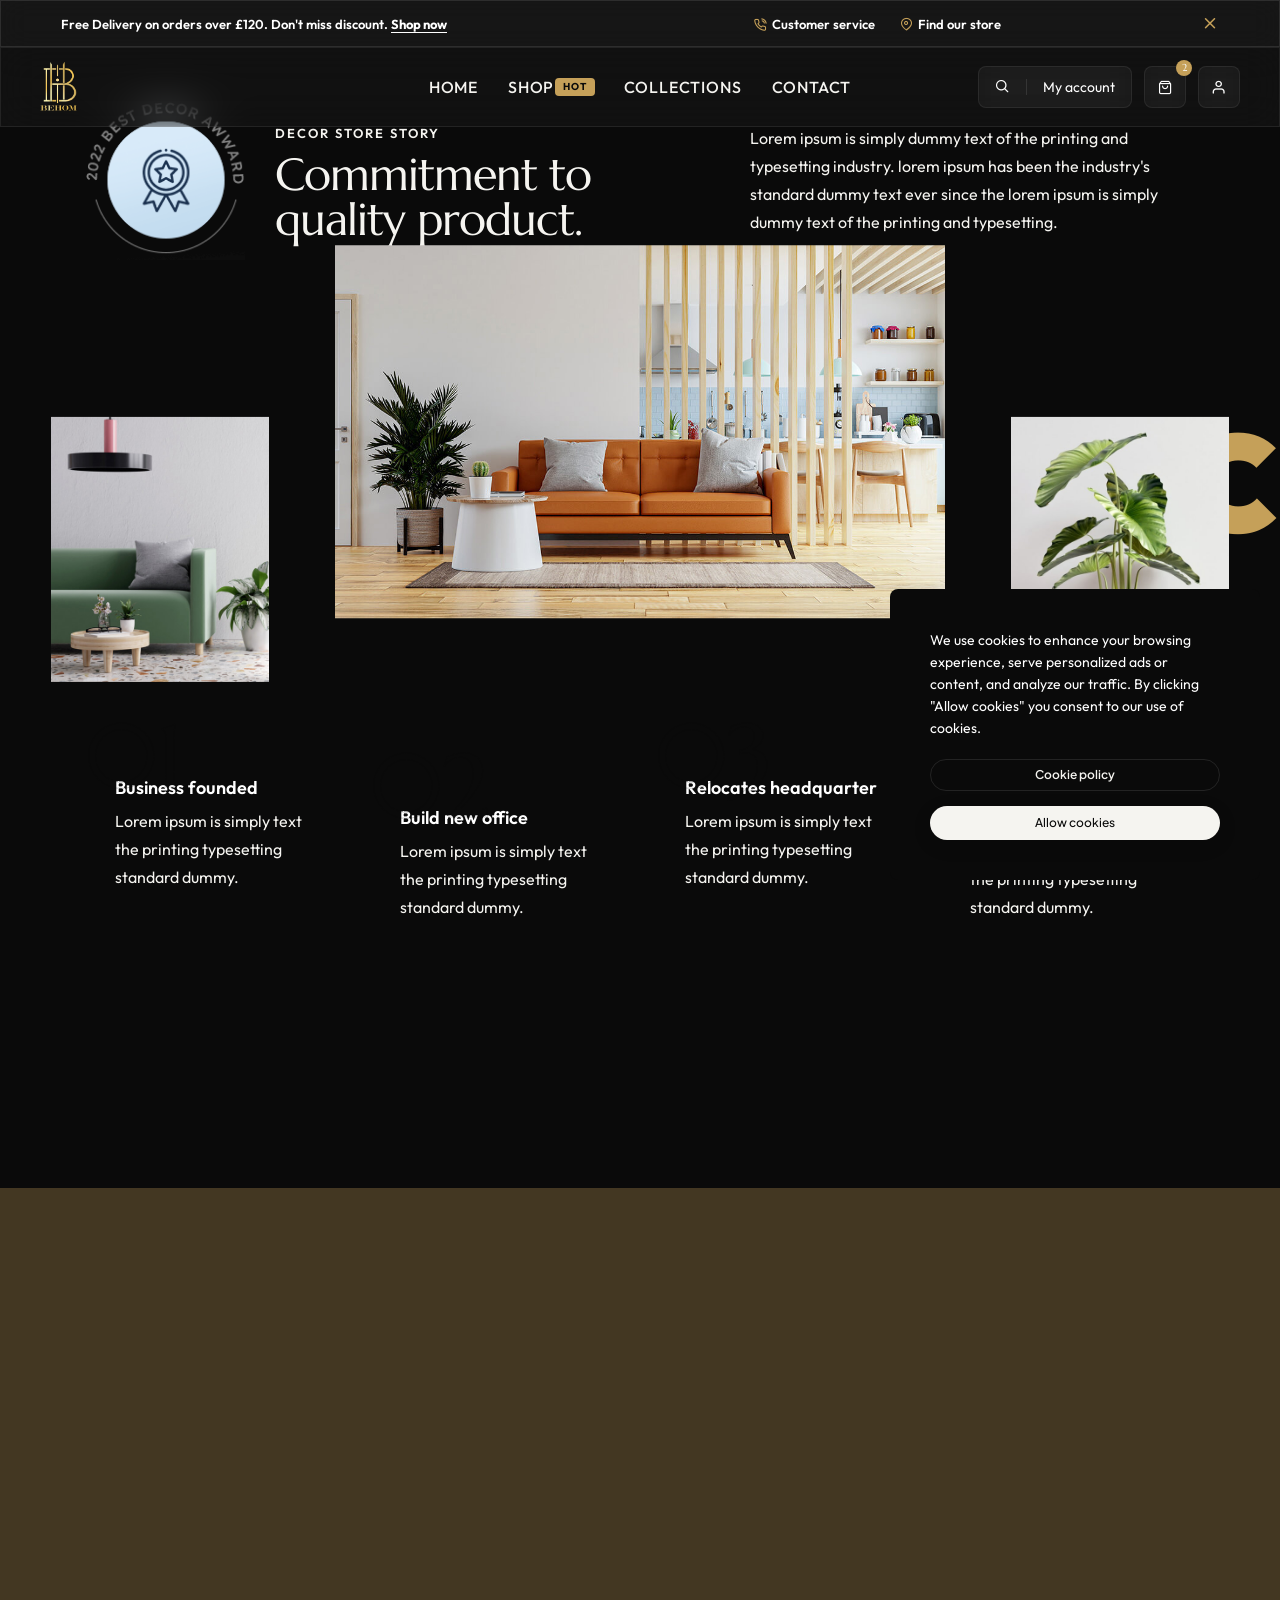
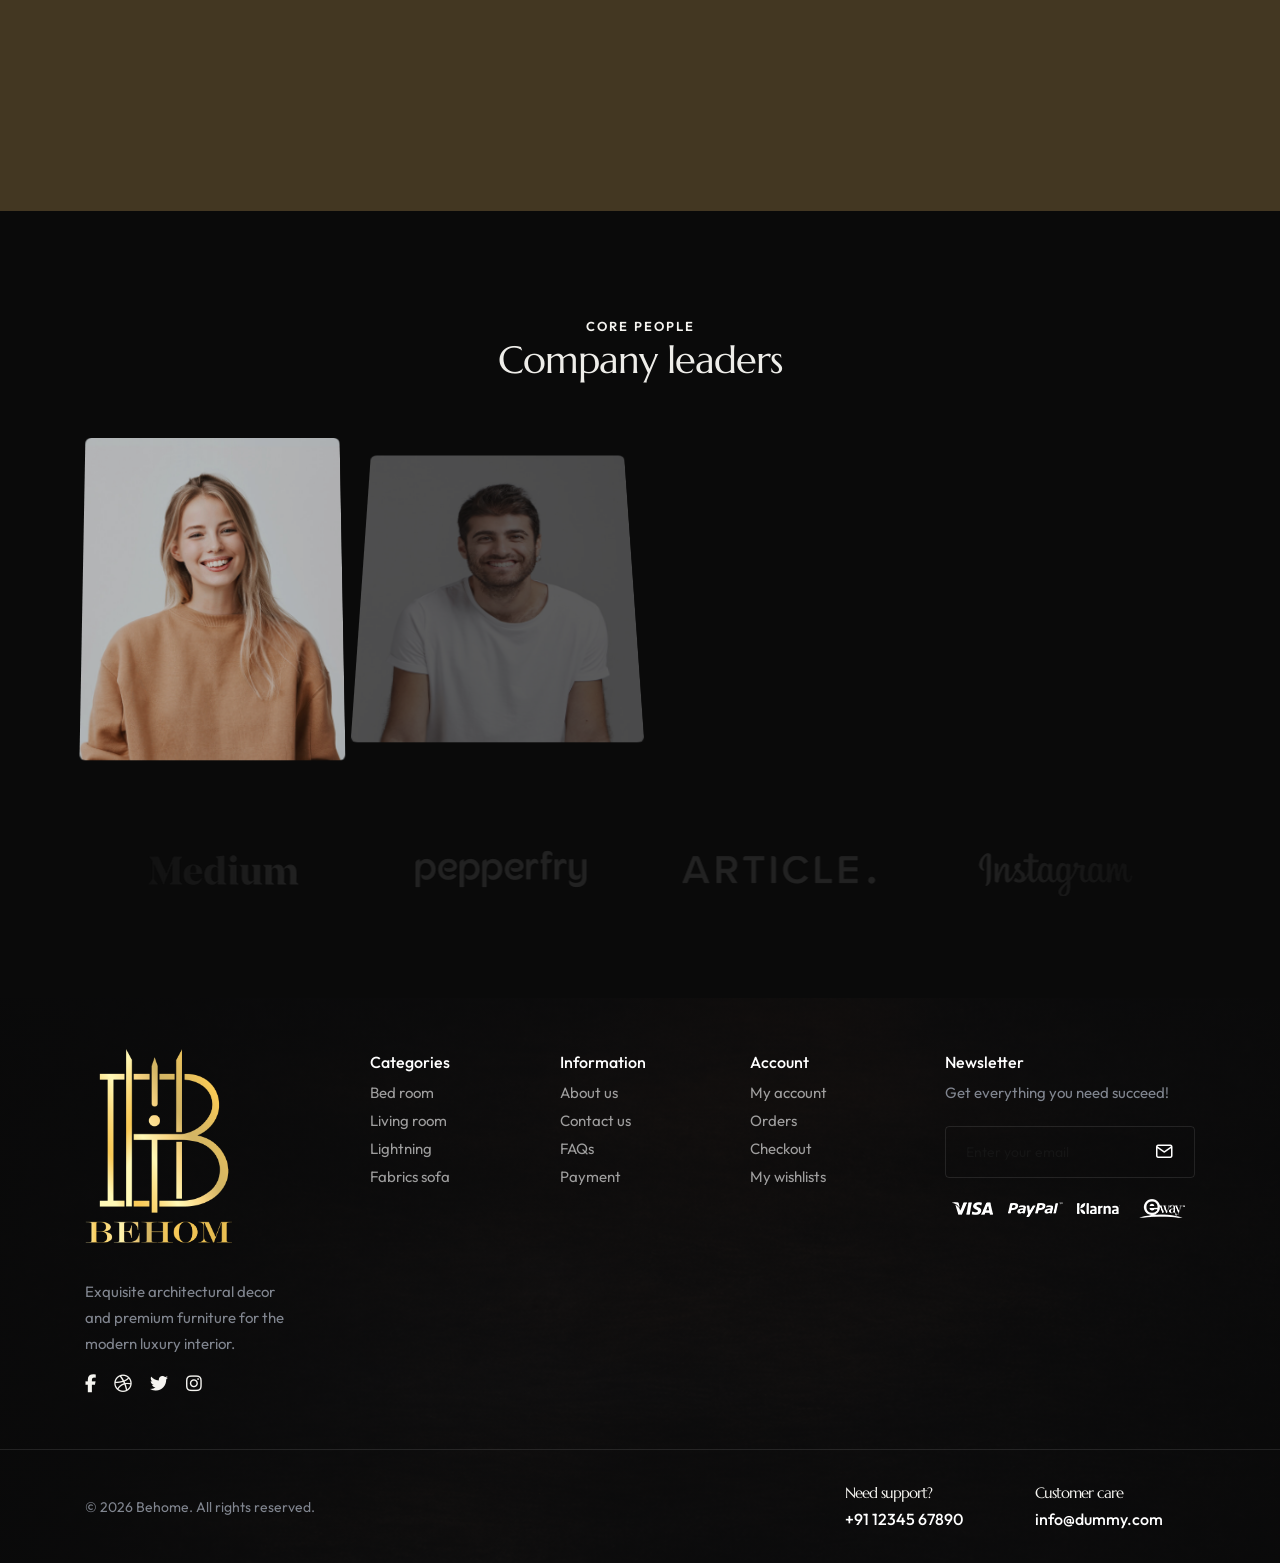
==== commit 295b7ec2: "updated" ====
--- a/demo-decor-store-about.html
+++ b/demo-decor-store-about.html
@@ -1,29 +1,52 @@
 ﻿<!doctype html>
 <html class="no-js" lang="en">
-    <head>
-        <title>Behome - Premium Architectural Decor & Luxury Furniture</title>
-        <meta charset="utf-8">
-        <meta http-equiv="X-UA-Compatible" content="IE=edge" />
-        <meta name="author" content="ThemeZaa">
-        <meta name="viewport" content="width=device-width,initial-scale=1.0" />
-        <meta name="description" content="Behome - Premium E-commerce experience for architectural decor, luxury furniture, and high-end interior design. Elevate your living space with our curated collections.">
-        <!-- favicon icon -->
-        <link rel="shortcut icon" href="images/favicon.png">
-        <link rel="apple-touch-icon" href="images/apple-touch-icon-57x57.png">
-        <link rel="apple-touch-icon" sizes="72x72" href="images/apple-touch-icon-72x72.png">
-        <link rel="apple-touch-icon" sizes="114x114" href="images/apple-touch-icon-114x114.png">
-        <!-- google fonts preconnect -->
-        <link rel="preconnect" href="https://fonts.googleapis.com" crossorigin>
-        <link rel="preconnect" href="https://fonts.gstatic.com" crossorigin>
-        <!-- style sheets and font icons  -->
-        <link rel="stylesheet" href="css/vendors.min.css"/>
-        <link rel="stylesheet" href="css/icon.min.css"/>
-        <link rel="stylesheet" href="css/style.min.css"/>
-        <link rel="stylesheet" href="css/responsive.min.css"/>
-        <link rel="stylesheet" href="demos/decor-store/decor-store.css?v=7" />
-    </head>
-    <body data-mobile-nav-style="classic" class="bg-dark-gray">
-                <!-- start header -->
+
+<head>
+    <title>Behome - Premium Architectural Decor & Luxury Furniture</title>
+    <meta charset="utf-8">
+    <meta http-equiv="X-UA-Compatible" content="IE=edge" />
+    <meta name="author" content="ThemeZaa">
+    <meta name="viewport" content="width=device-width,initial-scale=1.0" />
+    <meta name="description"
+        content="Behome - Premium E-commerce experience for architectural decor, luxury furniture, and high-end interior design. Elevate your living space with our curated collections.">
+
+    <!-- Open Graph / Facebook -->
+    <meta property="og:type" content="website">
+    <meta property="og:url" content="https://mubashir111.github.io/blackrock_ecommerse/">
+    <meta property="og:title" content="Behome - Premium Architectural Decor & Luxury Furniture">
+    <meta property="og:description"
+        content="Behome - Premium E-commerce experience for architectural decor, luxury furniture, and high-end interior design. Elevate your living space with our curated collections.">
+    <meta property="og:image" content="https://mubashir111.github.io/blackrock_ecommerse/images/sharing-preview.png">
+    <meta property="og:image:width" content="1200">
+    <meta property="og:image:height" content="630">
+    <meta property="og:site_name" content="Behome">
+
+    <!-- Twitter -->
+    <meta property="twitter:card" content="summary_large_image">
+    <meta property="twitter:url" content="https://mubashir111.github.io/blackrock_ecommerse/">
+    <meta property="twitter:title" content="Behome - Premium Architectural Decor & Luxury Furniture">
+    <meta property="twitter:description"
+        content="Behome - Premium E-commerce experience for architectural decor, luxury furniture, and high-end interior design. Elevate your living space with our curated collections.">
+    <meta property="twitter:image"
+        content="https://mubashir111.github.io/blackrock_ecommerse/images/sharing-preview.png">
+    <!-- favicon icon -->
+    <link rel="shortcut icon" href="images/favicon.png">
+    <link rel="apple-touch-icon" href="images/apple-touch-icon-57x57.png">
+    <link rel="apple-touch-icon" sizes="72x72" href="images/apple-touch-icon-72x72.png">
+    <link rel="apple-touch-icon" sizes="114x114" href="images/apple-touch-icon-114x114.png">
+    <!-- google fonts preconnect -->
+    <link rel="preconnect" href="https://fonts.googleapis.com" crossorigin>
+    <link rel="preconnect" href="https://fonts.gstatic.com" crossorigin>
+    <!-- style sheets and font icons  -->
+    <link rel="stylesheet" href="css/vendors.min.css" />
+    <link rel="stylesheet" href="css/icon.min.css" />
+    <link rel="stylesheet" href="css/style.min.css" />
+    <link rel="stylesheet" href="css/responsive.min.css" />
+    <link rel="stylesheet" href="demos/decor-store/decor-store.css?v=7" />
+</head>
+
+<body data-mobile-nav-style="classic" class="bg-dark-gray">
+    <!-- start header -->
     <header class="header-with-topbar">
         <!-- start header top bar -->
         <div
@@ -31,7 +54,7 @@
             <div class="container-fluid">
                 <div class="row h-45px align-items-center m-0">
                     <div class="col-lg-7 col-md-8 text-center text-md-start">
-                        <div class="fs-13 text-white alt-font fw-600">Free Delivery on orders over £120. Don't miss
+                        <div class="fs-13 text-white fw-600">Free Delivery on orders over £120. Don't miss
                             discount. <a href="demo-decor-store-shop.html"
                                 class="text-white fw-700 text-decoration-line-bottom">Shop now</a></div>
                     </div>
@@ -41,7 +64,7 @@
                                 class="widget fs-13 text-white fw-600 me-25px text-white"><i
                                     class="feather icon-feather-phone-call"></i>Customer service</a>
                             <a href="demo-decor-store-contact.html"
-                                class="widget fs-13 text-white alt-font fw-600 me-25px d-none d-lg-inline-block"><i
+                                class="widget fs-13 text-white fw-600 me-25px d-none d-lg-inline-block"><i
                                     class="feather icon-feather-map-pin"></i>Find our store</a>
                         </div>
                         <a href="javascript:void(0)" class="text-white fs-18 ms-auto"><i
@@ -56,22 +79,36 @@
             <div class="container-fluid glass-effect px-4 d-flex align-items-center"
                 style="height: 80px; background: rgba(255,255,255,0.03); border-bottom: 1px solid rgba(255,255,255,0.08); backdrop-filter: blur(15px);">
                 <div class="row w-100 align-items-center m-0">
-                    <div class="col-xl-3 col-lg-2 d-flex align-items-center">
-                        <a class="navbar-brand me-0" href="index.html" style="margin-left: -15px !important;">
-                            <img src="images/new/logo/Behome%20Final%20.png" alt="Behome Logo"
-                                style="max-height: 80px; width: auto; object-fit: contain; margin-top: 15px; margin-bottom: 15px;">
+                    <div class="col-5 col-xl-3 col-lg-2 order-1 d-flex align-items-center">
+                        <a class="navbar-brand me-0" href="index.html">
+                            <img src="images/new/logo/Behome%20Final%20.png" alt="Behome Logo">
                         </a>
                     </div>
-                    <div class="col-xl-6 col-lg-8 menu-order position-static">
-                        <button class="navbar-toggler float-start" type="button" data-bs-toggle="collapse"
-                            data-bs-target="#navbarNav" aria-controls="navbarNav" aria-label="Toggle navigation">
-                            <span class="navbar-toggler-line"></span>
-                            <span class="navbar-toggler-line"></span>
-                            <span class="navbar-toggler-line"></span>
-                            <span class="navbar-toggler-line"></span>
-                        </button>
+                    <div class="col-12 col-xl-6 col-lg-8 order-3 order-lg-2 menu-order position-static">
                         <div class="collapse navbar-collapse justify-content-center" id="navbarNav">
-                            <ul class="navbar-nav alt-font">
+                            <!-- Mobile Navigation Header -->
+                            <div class="mobile-nav-header d-lg-none">
+                                <div class="mobile-logo">
+                                    <a href="index.html">
+                                        <img src="images/new/logo/Behome%20Final%20.png" alt="Behome Logo">
+                                    </a>
+                                </div>
+                                <div class="mobile-icons">
+                                    <a href="demo-decor-store-cart.html" class="icon-box position-relative">
+                                        <i class="feather icon-feather-shopping-bag"></i>
+                                        <span
+                                            class="cart-count alt-font bg-base-color text-white d-flex align-items-center justify-content-center rounded-circle position-absolute"
+                                            style="width: 14px; height: 14px; font-size: 9px; top: -4px; right: -4px; font-weight: 700;">2</span>
+                                    </a>
+                                    <a href="demo-decor-store-account.html" class="icon-box">
+                                        <i class="feather icon-feather-user"></i>
+                                    </a>
+                                    <div class="close-button" data-bs-toggle="collapse" data-bs-target="#navbarNav">
+                                        <i class="feather icon-feather-x"></i>
+                                    </div>
+                                </div>
+                            </div>
+                            <ul class="navbar-nav">
                                 <li class="nav-item"><a href="index.html" class="nav-link text-white-hover">Home</a>
                                 </li>
                                 <li class="nav-item dropdown submenu">
@@ -87,56 +124,63 @@
                                                 <div class="col">
                                                     <ul>
                                                         <li class="sub-title">Furniture</li>
-                                                        <li><a href="index.html#">Modern chair</a></li>
-                                                        <li><a href="index.html#">Luxurious sofa</a></li>
-                                                        <li><a href="index.html#">Sitting tables</a></li>
-                                                        <li><a href="index.html#">Century cabinet</a></li>
-                                                        <li><a href="index.html#">Wooden stool</a></li>
-                                                        <li><a href="index.html#">Dining tabl</a></li>
+                                                        <li><a href="demo-decor-store-shop.html">Modern chair</a></li>
+                                                        <li><a href="demo-decor-store-shop.html">Luxurious sofa</a></li>
+                                                        <li><a href="demo-decor-store-shop.html">Sitting tables</a></li>
+                                                        <li><a href="demo-decor-store-shop.html">Century cabinet</a>
+                                                        </li>
+                                                        <li><a href="demo-decor-store-shop.html">Wooden stool</a></li>
+                                                        <li><a href="demo-decor-store-shop.html">Dining tabl</a></li>
                                                     </ul>
                                                 </div>
                                                 <div class="col">
                                                     <ul>
                                                         <li class="sub-title">Lighting</li>
-                                                        <li><a href="index.html#">Table lamps</a></li>
-                                                        <li><a href="index.html#">Wall lights</a></li>
-                                                        <li><a href="index.html#">Ceiling lights</a></li>
-                                                        <li><a href="index.html#">Chandeliers</a></li>
-                                                        <li><a href="index.html#">Smart lights</a></li>
-                                                        <li><a href="index.html#">Outdoor lights</a></li>
+                                                        <li><a href="demo-decor-store-shop.html">Table lamps</a></li>
+                                                        <li><a href="demo-decor-store-shop.html">Wall lights</a></li>
+                                                        <li><a href="demo-decor-store-shop.html">Ceiling lights</a></li>
+                                                        <li><a href="demo-decor-store-shop.html">Chandeliers</a></li>
+                                                        <li><a href="demo-decor-store-shop.html">Smart lights</a></li>
+                                                        <li><a href="demo-decor-store-shop.html">Outdoor lights</a></li>
                                                     </ul>
                                                 </div>
                                                 <div class="col">
                                                     <ul>
                                                         <li class="sub-title">Decor</li>
-                                                        <li><a href="index.html#">Home decor</a></li>
-                                                        <li><a href="index.html#">Kitchen decor</a></li>
-                                                        <li><a href="index.html#">Office decor</a></li>
-                                                        <li><a href="index.html#">Wooden mirrors</a></li>
-                                                        <li><a href="index.html#">Designer clocks</a></li>
-                                                        <li><a href="index.html#">Spiritual</a></li>
+                                                        <li><a href="demo-decor-store-shop.html">Home decor</a></li>
+                                                        <li><a href="demo-decor-store-shop.html">Kitchen decor</a></li>
+                                                        <li><a href="demo-decor-store-shop.html">Office decor</a></li>
+                                                        <li><a href="demo-decor-store-shop.html">Wooden mirrors</a></li>
+                                                        <li><a href="demo-decor-store-shop.html">Designer clocks</a>
+                                                        </li>
+                                                        <li><a href="demo-decor-store-shop.html">Spiritual</a></li>
                                                     </ul>
                                                 </div>
                                                 <div class="col">
                                                     <ul>
                                                         <li class="sub-title">Cabinetry</li>
-                                                        <li><a href="index.html#">Wardrobes</a></li>
-                                                        <li><a href="index.html#">Shoe racks</a></li>
-                                                        <li><a href="index.html#">Movable</a></li>
-                                                        <li><a href="index.html#">Folding storage</a></li>
-                                                        <li><a href="index.html#">Wooden units</a></li>
-                                                        <li><a href="index.html#">Kids storage</a></li>
+                                                        <li><a href="demo-decor-store-shop.html">Wardrobes</a></li>
+                                                        <li><a href="demo-decor-store-shop.html">Shoe racks</a></li>
+                                                        <li><a href="demo-decor-store-shop.html">Movable</a></li>
+                                                        <li><a href="demo-decor-store-shop.html">Folding storage</a>
+                                                        </li>
+                                                        <li><a href="demo-decor-store-shop.html">Wooden units</a></li>
+                                                        <li><a href="demo-decor-store-shop.html">Kids storage</a></li>
                                                     </ul>
                                                 </div>
                                                 <div class="col">
                                                     <ul>
                                                         <li class="sub-title">Commercial</li>
-                                                        <li><a href="index.html#">Hotel furniture</a></li>
-                                                        <li><a href="index.html#">Bar furniture</a></li>
-                                                        <li><a href="index.html#">School furniture</a></li>
-                                                        <li><a href="index.html#">Public furniture</a></li>
-                                                        <li><a href="index.html#">Office furniture</a></li>
-                                                        <li><a href="index.html#">Lab furniture</a></li>
+                                                        <li><a href="demo-decor-store-shop.html">Hotel furniture</a>
+                                                        </li>
+                                                        <li><a href="demo-decor-store-shop.html">Bar furniture</a></li>
+                                                        <li><a href="demo-decor-store-shop.html">School furniture</a>
+                                                        </li>
+                                                        <li><a href="demo-decor-store-shop.html">Public furniture</a>
+                                                        </li>
+                                                        <li><a href="demo-decor-store-shop.html">Office furniture</a>
+                                                        </li>
+                                                        <li><a href="demo-decor-store-shop.html">Lab furniture</a></li>
                                                     </ul>
                                                 </div>
                                             </div>
@@ -256,39 +300,24 @@
                                         </div>
                                     </div>
                                 </li>
-                                <li class="nav-item dropdown simple-dropdown">
-                                    <a href="javascript:void(0);" class="nav-link text-white-hover">Pages</a>
-                                    <i class="fa-solid fa-angle-down dropdown-toggle" id="navbarDropdownMenuLink3"
-                                        role="button" data-bs-toggle="dropdown" aria-expanded="false"></i>
-                                    <ul class="dropdown-menu" aria-labelledby="navbarDropdownMenuLink3">
-                                        <li><a href="demo-decor-store-about.html">About</a></li>
-                                        <li><a href="demo-decor-store-faq.html">FAQs</a></li>
-                                        <li><a href="demo-decor-store-wishlist.html">Wishlist</a></li>
-                                        <li><a href="demo-decor-store-account.html">Account</a></li>
-                                        <li><a href="demo-decor-store-cart.html">Cart</a></li>
-                                        <li><a href="demo-decor-store-checkout.html">Checkout</a></li>
-                                    </ul>
-                                </li>
-                                <li class="nav-item"><a href="demo-decor-store-blog.html"
-                                        class="nav-link text-white-hover">Blog</a></li>
                                 <li class="nav-item"><a href="demo-decor-store-contact.html"
                                         class="nav-link text-white-hover">Contact</a>
                                 </li>
                             </ul>
                         </div>
                     </div>
-                    <div class="col-xl-3 col-lg-2 ms-auto d-flex justify-content-end align-items-center">
+                    <div
+                        class="col-7 col-xl-3 col-lg-2 order-2 order-lg-3 ms-auto d-flex justify-content-end align-items-center">
                         <div class="d-flex align-items-center" style="gap: 12px;">
                             <!-- Search and Account List -->
-                            <div class="position-relative d-flex align-items-center glass-effect px-3"
+                            <div class="position-relative d-flex align-items-center glass-effect px-3 d-none d-lg-flex"
                                 style="background: rgba(255,255,255,0.03); border: 1px solid rgba(255,255,255,0.08); border-radius: 8px; height: 42px;">
                                 <a href="javascript:void(0)"
                                     class="search-form-icon header-search-form text-white fs-15"><i
                                         class="feather icon-feather-search"></i></a>
                                 <div class="border-start border-color-transparent-white-light mx-3"
                                     style="height: 16px;"></div>
-                                <a href="demo-decor-store-account.html"
-                                    class="text-white alt-font fw-400 fs-14 text-nowrap">My
+                                <a href="demo-decor-store-account.html" class="text-white fw-400 fs-14 text-nowrap">My
                                     account</a>
                             </div>
 
@@ -312,6 +341,19 @@
                                     <i class="feather icon-feather-user text-white fs-16"></i>
                                 </a>
                             </div>
+
+                            <!-- Mobile Menu Toggler (Wrapped in Glass Box) -->
+                            <div class="glass-effect d-flex align-items-center justify-content-center ms-1 d-lg-none"
+                                style="width: 42px; height: 42px; background: rgba(255,255,255,0.03); border: 1px solid rgba(255,255,255,0.08); border-radius: 8px;">
+                                <button class="navbar-toggler p-0 border-0 bg-transparent" type="button"
+                                    data-bs-toggle="collapse" data-bs-target="#navbarNav" aria-controls="navbarNav"
+                                    aria-label="Toggle navigation">
+                                    <span class="navbar-toggler-line"></span>
+                                    <span class="navbar-toggler-line"></span>
+                                    <span class="navbar-toggler-line"></span>
+                                    <span class="navbar-toggler-line"></span>
+                                </button>
+                            </div>
                         </div>
                     </div>
                 </div>
@@ -319,291 +361,353 @@
         </nav>
     </header>
     <!-- end header -->
-         
-        <!-- start section -->
-        <section class="pb-3 position-relative overflow-hidden">
-            <div class="container">
-                <div class="row mb-4 align-items-center text-center text-sm-start">
-                    <div class="col-lg-2 col-md-3 col-sm-4 xs-mb-20px" data-anime='{ "translateX": [0, 0], "opacity": [0,1], "duration": 600, "delay":100, "staggervalue": 150, "easing": "easeOutQuad" }'>
-                        <div class="position-relative d-md-flex flex-column align-items-center justify-content-center w-165px h-165px border-radius-100">
-                            <img src="images/demo-decor-store-about-01.png" class="position-absolute top-50 translate-middle-y" alt="">
-                            <img src="images/demo-decor-store-about-02.png" class="animation-rotation" alt="">
-                        </div>
-                    </div>
-                    <div class="col-lg-5 col-md-7 col-sm-8" data-anime='{ "translateX": [0, 0], "opacity": [0,1], "duration": 600, "delay":100, "staggervalue": 150, "easing": "easeOutQuad" }'>
-                        <span class="text-uppercase fs-13 ls-2px fw-600 mb-5px d-block">Decor store story</span>
-                        <h3 class="text-white alt-font fw-700 mb-0">Commitment to quality product.</h3>
-                    </div>
-                    <div class="col-lg-5 md-mt-30px last-paragraph-no-margin" data-anime='{ "translateX": [0, 0], "opacity": [0,1], "duration": 600, "delay":100, "staggervalue": 150, "easing": "easeOutQuad" }'>
-                        <p>Lorem ipsum is simply dummy text of the printing and typesetting industry. lorem ipsum has been the industry's standard dummy text ever since the lorem ipsum is simply dummy text of the printing and typesetting.</p>
-                    </div>
-                </div>
-            </div>
-            <div class="container-fluid">
-                <div class="row align-items-center">
-                    <div class="col-md-3 text-center p-4 md-p-15px" data-bottom-top="transform: translateY(-80px)" data-top-bottom="transform: translateY(80px)">
-                        <img class="w-100" src="images/demo-decor-store-about-img-03.jpg" alt="">
-                    </div>
-                    <div class="col-md-6 text-center" data-bottom-top="transform: translateY(80px)" data-top-bottom="transform: translateY(-80px)">
-                        <img class="w-100" src="images/demo-decor-store-about-img-01.jpg" alt="">
-                    </div>
-                    <div class="col-md-3 text-center p-4 md-p-15px" data-bottom-top="transform: translateY(-80px)" data-top-bottom="transform: translateY(80px)">
-                        <img class="w-100" src="images/demo-decor-store-about-img-02.jpg" alt="">
-                    </div>
-                </div>
-            </div>
-            <!-- start marquees -->
-            <div class="marquees-text alt-font fw-700 fs-200 lg-fs-150 md-fs-130 ls-minus-5px text-base-color text-nowrap position-absolute top-50 lg-mt-5 md-mt-15 sm-mt-22 right-100px text-center z-index-minus-1 d-none d-md-inline-block">classic products</div> 
-            <!-- end marquees -->
-        </section>
-        <!-- end section -->
-        <!-- start section -->
-        <section class="pt-0">
-            <div class="container">
-                <div class="row row-cols-auto row-cols-xl-4 row-cols-sm-2 lg-ps-10 lg-pe-10 md-ps-7 md-pe-7 sm-ps-0 sm-pe-0 position-relative mb-6 md-mb-8 lg-mt-20px" data-anime='{ "el": "childs", "translateX": [50, 0], "opacity": [0,1], "duration": 600, "delay":100, "staggervalue": 150, "easing": "easeOutQuad" }'>
-                    <!-- start features box item -->
-                    <div class="col align-self-start xs-mb-30px">
-                        <div class="feature-box text-start ps-30px pe-30px sm-ps-20px sm-pe-20px">
-                            <div class="feature-box-icon position-absolute left-0px top-0px">
-                                <h1 class="alt-font fs-90 text-outline text-outline-width-1px text-outline-color-dark-gray fw-800 ls-minus-1px opacity-2 mb-0">01</h1>
-                            </div>
-                            <div class="feature-box-content last-paragraph-no-margin pt-30 lg-pt-22 xs-pt-40px">
-                                <span class="text-white fs-18 d-inline-block fw-600 mb-5px">Business founded</span>
-                                <p>Lorem ipsum is simply text the printing typesetting standard dummy.</p>
-                                <span class="w-60px h-2px bg-dark-gray mt-20px d-inline-block"></span>
-                            </div>
-                        </div>
-                    </div>
-                    <!-- end features box item -->
-                    <!-- start features box item -->
-                    <div class="col align-self-end mt-30px lg-mt-0">
-                        <div class="feature-box text-start ps-30px pe-30px sm-ps-20px sm-pe-20px">
-                            <div class="feature-box-icon position-absolute left-0px top-0px">
-                                <h1 class="alt-font fs-90 text-outline text-outline-width-1px text-outline-color-dark-gray fw-800 ls-minus-1px opacity-2 mb-0">02</h1>
-                            </div>
-                            <div class="feature-box-content last-paragraph-no-margin pt-30 lg-pt-22 xs-pt-40px">
-                                <span class="text-white fs-18 d-inline-block fw-600 mb-5px">Build new office</span>
-                                <p>Lorem ipsum is simply text the printing typesetting standard dummy.</p>
-                                <span class="w-60px h-2px bg-dark-gray mt-20px d-inline-block"></span>
-                            </div>
-                        </div>
-                    </div>
-                    <!-- end features box item -->
-                    <!-- start features box item -->
-                    <div class="col align-self-start lg-mt-30px">
-                        <div class="feature-box text-start ps-30px pe-30px sm-ps-20px sm-pe-20px">
-                            <div class="feature-box-icon position-absolute left-0px top-0px">
-                                <h1 class="alt-font fs-90 text-outline text-outline-width-1px text-outline-color-dark-gray fw-800 ls-minus-1px opacity-2 mb-0">03</h1>
-                            </div>
-                            <div class="feature-box-content last-paragraph-no-margin pt-30 lg-pt-22 xs-pt-40px">
-                                <span class="text-white fs-18 d-inline-block fw-600 mb-5px">Relocates headquarter</span>
-                                <p>Lorem ipsum is simply text the printing typesetting standard dummy.</p>
-                                <span class="w-60px h-2px bg-dark-gray mt-20px d-inline-block"></span>
-                            </div>
-                        </div>
-                    </div>
-                    <!-- end features box item -->
-                    <!-- start features box item -->
-                    <div class="col align-self-end lg-mt-30px">
-                        <div class="feature-box text-start ps-30px pe-30px sm-ps-20px sm-pe-20px">
-                            <div class="feature-box-icon position-absolute left-0px top-0px">
-                                <h1 class="alt-font fs-90 text-outline text-outline-width-1px text-outline-color-dark-gray fw-800 ls-minus-1px opacity-2 mb-0">04</h1>
-                            </div>
-                            <div class="feature-box-content last-paragraph-no-margin pt-30 lg-pt-22 xs-pt-40px">
-                                <span class="text-white fs-18 d-inline-block fw-600 mb-5px">Revenues of millions</span>
-                                <p>Lorem ipsum is simply text the printing typesetting standard dummy.</p>
-                                <span class="w-60px h-2px bg-dark-gray mt-20px d-inline-block"></span>
-                            </div>
-                        </div>
-                    </div>
-                    <!-- end features box item -->
-                </div>
-                <div class="row justify-content-center xs-mt-12" data-anime='{ "el": "childs", "translateY": [50, 0], "opacity": [0,1], "duration": 600, "delay":100, "staggervalue": 150, "easing": "easeOutQuad" }'>
-                    <div class="col-xl-9 col-lg-10">
-                        <div class="row align-items-center justify-content-center border border-color-extra-medium-gray border-radius-100px sm-border-radius-6px sm-mx-0">
-                            <div class="col-md-6 p-20px border-end border-color-transparent-dark-very-light text-center ls-minus-05px align-items-center d-flex justify-content-center sm-border-end-0 sm-pb-0 sm-mb-10px">
-                                <i class="bi bi-emoji-smile text-white icon-extra-medium me-10px"></i>
-                                <span class="text-white fs-18 text-start fw-500 xs-lh-28">Join the <span class="fw-800">10000+</span> people trusting us.</span>
-                            </div>
-                            <div class="col-md-6 p-20px sm-pt-0 text-center ls-minus-05px align-items-center d-flex justify-content-center">
-                                <i class="bi bi-star text-white icon-extra-medium me-10px"></i>
-                                <span class="text-white fs-18 text-start fw-500">4.9 out of 5 - <span class="fw-800">8549</span> Total reviews.</span>
-                            </div>
-                        </div>
-                    </div>
-                </div>
-            </div>
-        </section>
-        <!-- end section -->
-        <!-- start section -->
-        <section data-parallax-background-ratio="0.5" style="background-image: url(images/demo-decor-store-about-parallax-img.jpg)"> 
-            <div class="opacity-light bg-base-color"></div>
-            <div class="container">
-                <div class="row align-items-center justify-content-end" data-anime='{ "el": "childs", "translateX": [50, 0],"opacity": [0,1], "duration": 800, "delay": 200, "staggervalue": 300, "easing": "easeOutQuad" }'>
-                    <div class="col-lg-6 col-md-8">
-                        <div class="bg-dark-gray p-70px lg-p-35px position-relative border-radius-6px">
-                            <div class="swiper slider-one-slide text-slider-style-01 magic-cursor" data-slider-options='{ "slidesPerView": 1, "loop": true, "pagination": { "el": ".slider-one-slide-pagination", "clickable": true }, "autoplay": { "delay": 4000, "disableOnInteraction": false }, "navigation": { "nextEl": ".slider-one-slide-next-1", "prevEl": ".slider-one-slide-prev-1" }, "keyboard": { "enabled": true, "onlyInViewport": true }, "effect": "slide" }'>
-                                <div class="swiper-wrapper mb-10px">
-                                    <!-- start text slider item -->
-                                    <div class="swiper-slide last-paragraph-no-margin">
-                                        <div class="alt-font text-uppercase fs-13 fw-600 mb-5px ls-2px">World class designers</div>
-                                        <h3 class="alt-font text-white fw-700 ls-minus-1px">Exclusive design</h3>
-                                        <p class="w-90 lg-w-100">Lorem ipsum dolor sit amet consectetur adipiscing elit do eiusmod tempor incididunt ut labore et dolore magna ut enim veniam.</p>
+
+    <!-- start section -->
+    <section class="pb-3 position-relative overflow-hidden">
+        <div class="container">
+            <div class="row mb-4 align-items-center text-center text-sm-start">
+                <div class="col-lg-2 col-md-3 col-sm-4 xs-mb-20px"
+                    data-anime='{ "translateX": [0, 0], "opacity": [0,1], "duration": 600, "delay":100, "staggervalue": 150, "easing": "easeOutQuad" }'>
+                    <div
+                        class="position-relative d-md-flex flex-column align-items-center justify-content-center w-165px h-165px border-radius-100">
+                        <img src="images/demo-decor-store-about-01.png"
+                            class="position-absolute top-50 translate-middle-y" alt="">
+                        <img src="images/demo-decor-store-about-02.png" class="animation-rotation" alt="">
+                    </div>
+                </div>
+                <div class="col-lg-5 col-md-7 col-sm-8"
+                    data-anime='{ "translateX": [0, 0], "opacity": [0,1], "duration": 600, "delay":100, "staggervalue": 150, "easing": "easeOutQuad" }'>
+                    <span class="text-uppercase fs-13 ls-2px fw-600 mb-5px d-block">Decor store story</span>
+                    <h3 class="text-white alt-font fw-700 mb-0">Commitment to quality product.</h3>
+                </div>
+                <div class="col-lg-5 md-mt-30px last-paragraph-no-margin"
+                    data-anime='{ "translateX": [0, 0], "opacity": [0,1], "duration": 600, "delay":100, "staggervalue": 150, "easing": "easeOutQuad" }'>
+                    <p>Lorem ipsum is simply dummy text of the printing and typesetting industry. lorem ipsum has been
+                        the industry's standard dummy text ever since the lorem ipsum is simply dummy text of the
+                        printing and typesetting.</p>
+                </div>
+            </div>
+        </div>
+        <div class="container-fluid">
+            <div class="row align-items-center">
+                <div class="col-md-3 text-center p-4 md-p-15px" data-bottom-top="transform: translateY(-80px)"
+                    data-top-bottom="transform: translateY(80px)">
+                    <img class="w-100" src="images/demo-decor-store-about-img-03.jpg" alt="">
+                </div>
+                <div class="col-md-6 text-center" data-bottom-top="transform: translateY(80px)"
+                    data-top-bottom="transform: translateY(-80px)">
+                    <img class="w-100" src="images/demo-decor-store-about-img-01.jpg" alt="">
+                </div>
+                <div class="col-md-3 text-center p-4 md-p-15px" data-bottom-top="transform: translateY(-80px)"
+                    data-top-bottom="transform: translateY(80px)">
+                    <img class="w-100" src="images/demo-decor-store-about-img-02.jpg" alt="">
+                </div>
+            </div>
+        </div>
+        <!-- start marquees -->
+        <div
+            class="marquees-text fw-700 fs-200 lg-fs-150 md-fs-130 ls-minus-5px text-base-color text-nowrap position-absolute top-50 lg-mt-5 md-mt-15 sm-mt-22 right-100px text-center z-index-minus-1 d-none d-md-inline-block">
+            classic products</div>
+        <!-- end marquees -->
+    </section>
+    <!-- end section -->
+    <!-- start section -->
+    <section class="pt-0">
+        <div class="container">
+            <div class="row row-cols-auto row-cols-xl-4 row-cols-sm-2 lg-ps-10 lg-pe-10 md-ps-7 md-pe-7 sm-ps-0 sm-pe-0 position-relative mb-6 md-mb-8 lg-mt-20px"
+                data-anime='{ "el": "childs", "translateX": [50, 0], "opacity": [0,1], "duration": 600, "delay":100, "staggervalue": 150, "easing": "easeOutQuad" }'>
+                <!-- start features box item -->
+                <div class="col align-self-start xs-mb-30px">
+                    <div class="feature-box text-start ps-30px pe-30px sm-ps-20px sm-pe-20px">
+                        <div class="feature-box-icon position-absolute left-0px top-0px">
+                            <h1
+                                class="alt-font fs-90 text-outline text-outline-width-1px text-outline-color-dark-gray fw-800 ls-minus-1px opacity-2 mb-0">
+                                01</h1>
+                        </div>
+                        <div class="feature-box-content last-paragraph-no-margin pt-30 lg-pt-22 xs-pt-40px">
+                            <span class="text-white fs-18 d-inline-block fw-600 mb-5px">Business founded</span>
+                            <p>Lorem ipsum is simply text the printing typesetting standard dummy.</p>
+                            <span class="w-60px h-2px bg-dark-gray mt-20px d-inline-block"></span>
+                        </div>
+                    </div>
+                </div>
+                <!-- end features box item -->
+                <!-- start features box item -->
+                <div class="col align-self-end mt-30px lg-mt-0">
+                    <div class="feature-box text-start ps-30px pe-30px sm-ps-20px sm-pe-20px">
+                        <div class="feature-box-icon position-absolute left-0px top-0px">
+                            <h1
+                                class="alt-font fs-90 text-outline text-outline-width-1px text-outline-color-dark-gray fw-800 ls-minus-1px opacity-2 mb-0">
+                                02</h1>
+                        </div>
+                        <div class="feature-box-content last-paragraph-no-margin pt-30 lg-pt-22 xs-pt-40px">
+                            <span class="text-white fs-18 d-inline-block fw-600 mb-5px">Build new office</span>
+                            <p>Lorem ipsum is simply text the printing typesetting standard dummy.</p>
+                            <span class="w-60px h-2px bg-dark-gray mt-20px d-inline-block"></span>
+                        </div>
+                    </div>
+                </div>
+                <!-- end features box item -->
+                <!-- start features box item -->
+                <div class="col align-self-start lg-mt-30px">
+                    <div class="feature-box text-start ps-30px pe-30px sm-ps-20px sm-pe-20px">
+                        <div class="feature-box-icon position-absolute left-0px top-0px">
+                            <h1
+                                class="alt-font fs-90 text-outline text-outline-width-1px text-outline-color-dark-gray fw-800 ls-minus-1px opacity-2 mb-0">
+                                03</h1>
+                        </div>
+                        <div class="feature-box-content last-paragraph-no-margin pt-30 lg-pt-22 xs-pt-40px">
+                            <span class="text-white fs-18 d-inline-block fw-600 mb-5px">Relocates headquarter</span>
+                            <p>Lorem ipsum is simply text the printing typesetting standard dummy.</p>
+                            <span class="w-60px h-2px bg-dark-gray mt-20px d-inline-block"></span>
+                        </div>
+                    </div>
+                </div>
+                <!-- end features box item -->
+                <!-- start features box item -->
+                <div class="col align-self-end lg-mt-30px">
+                    <div class="feature-box text-start ps-30px pe-30px sm-ps-20px sm-pe-20px">
+                        <div class="feature-box-icon position-absolute left-0px top-0px">
+                            <h1
+                                class="alt-font fs-90 text-outline text-outline-width-1px text-outline-color-dark-gray fw-800 ls-minus-1px opacity-2 mb-0">
+                                04</h1>
+                        </div>
+                        <div class="feature-box-content last-paragraph-no-margin pt-30 lg-pt-22 xs-pt-40px">
+                            <span class="text-white fs-18 d-inline-block fw-600 mb-5px">Revenues of millions</span>
+                            <p>Lorem ipsum is simply text the printing typesetting standard dummy.</p>
+                            <span class="w-60px h-2px bg-dark-gray mt-20px d-inline-block"></span>
+                        </div>
+                    </div>
+                </div>
+                <!-- end features box item -->
+            </div>
+            <div class="row justify-content-center xs-mt-12"
+                data-anime='{ "el": "childs", "translateY": [50, 0], "opacity": [0,1], "duration": 600, "delay":100, "staggervalue": 150, "easing": "easeOutQuad" }'>
+                <div class="col-xl-9 col-lg-10">
+                    <div
+                        class="row align-items-center justify-content-center border border-color-extra-medium-gray border-radius-100px sm-border-radius-6px sm-mx-0">
+                        <div
+                            class="col-md-6 p-20px border-end border-color-transparent-dark-very-light text-center ls-minus-05px align-items-center d-flex justify-content-center sm-border-end-0 sm-pb-0 sm-mb-10px">
+                            <i class="bi bi-emoji-smile text-white icon-extra-medium me-10px"></i>
+                            <span class="text-white fs-18 text-start fw-500 xs-lh-28">Join the <span
+                                    class="fw-800">10000+</span> people trusting us.</span>
+                        </div>
+                        <div
+                            class="col-md-6 p-20px sm-pt-0 text-center ls-minus-05px align-items-center d-flex justify-content-center">
+                            <i class="bi bi-star text-white icon-extra-medium me-10px"></i>
+                            <span class="text-white fs-18 text-start fw-500">4.9 out of 5 - <span
+                                    class="fw-800">8549</span> Total reviews.</span>
+                        </div>
+                    </div>
+                </div>
+            </div>
+        </div>
+    </section>
+    <!-- end section -->
+    <!-- start section -->
+    <section data-parallax-background-ratio="0.5"
+        style="background-image: url(images/demo-decor-store-about-parallax-img.jpg)">
+        <div class="opacity-light bg-base-color"></div>
+        <div class="container">
+            <div class="row align-items-center justify-content-end"
+                data-anime='{ "el": "childs", "translateX": [50, 0],"opacity": [0,1], "duration": 800, "delay": 200, "staggervalue": 300, "easing": "easeOutQuad" }'>
+                <div class="col-lg-6 col-md-8">
+                    <div class="bg-dark-gray p-70px lg-p-35px position-relative border-radius-6px">
+                        <div class="swiper slider-one-slide text-slider-style-01 magic-cursor"
+                            data-slider-options='{ "slidesPerView": 1, "loop": true, "pagination": { "el": ".slider-one-slide-pagination", "clickable": true }, "autoplay": { "delay": 4000, "disableOnInteraction": false }, "navigation": { "nextEl": ".slider-one-slide-next-1", "prevEl": ".slider-one-slide-prev-1" }, "keyboard": { "enabled": true, "onlyInViewport": true }, "effect": "slide" }'>
+                            <div class="swiper-wrapper mb-10px">
+                                <!-- start text slider item -->
+                                <div class="swiper-slide last-paragraph-no-margin">
+                                    <div class="text-uppercase fs-13 fw-600 mb-5px ls-2px">World class
+                                        designers</div>
+                                    <h3 class="alt-font text-white fw-700 ls-minus-1px">Exclusive design</h3>
+                                    <p class="w-90 lg-w-100">Lorem ipsum dolor sit amet consectetur adipiscing elit do
+                                        eiusmod tempor incididunt ut labore et dolore magna ut enim veniam.</p>
+                                </div>
+                                <!-- end text slider item -->
+                                <!-- start text slider item -->
+                                <div class="swiper-slide">
+                                    <div class="text-uppercase fs-13 fw-600 mb-5px ls-2px">100% secure method
                                     </div>
-                                    <!-- end text slider item -->
-                                    <!-- start text slider item -->
-                                    <div class="swiper-slide">
-                                        <div class="alt-font text-uppercase fs-13 fw-600 mb-5px ls-2px">100% secure method</div>
-                                        <h3 class="alt-font text-white fw-700 ls-minus-1px">Secure payment</h3>
-                                        <p class="w-90 lg-w-100">Lorem ipsum dolor sit amet consectetur adipiscing elit do eiusmod tempor incididunt ut labore et dolore magna ut enim veniam.</p>
+                                    <h3 class="alt-font text-white fw-700 ls-minus-1px">Secure payment</h3>
+                                    <p class="w-90 lg-w-100">Lorem ipsum dolor sit amet consectetur adipiscing elit do
+                                        eiusmod tempor incididunt ut labore et dolore magna ut enim veniam.</p>
+                                </div>
+                                <!-- end text slider item -->
+                                <!-- start text slider item -->
+                                <div class="swiper-slide">
+                                    <div class="text-uppercase fs-13 fw-600 mb-5px ls-2px">24/7 support center
                                     </div>
-                                    <!-- end text slider item -->
-                                    <!-- start text slider item -->
-                                    <div class="swiper-slide">
-                                        <div class="alt-font text-uppercase fs-13 fw-600 mb-5px ls-2px">24/7 support center</div>
-                                        <h3 class="alt-font text-white fw-700 ls-minus-1px">Online support</h3>
-                                        <p class="w-90 lg-w-100">Lorem ipsum dolor sit amet consectetur adipiscing elit do eiusmod tempor incididunt ut labore et dolore magna ut enim veniam.</p>
-                                    </div>
-                                    <!-- end text slider item -->
+                                    <h3 class="alt-font text-white fw-700 ls-minus-1px">Online support</h3>
+                                    <p class="w-90 lg-w-100">Lorem ipsum dolor sit amet consectetur adipiscing elit do
+                                        eiusmod tempor incididunt ut labore et dolore magna ut enim veniam.</p>
                                 </div>
-                                <div class="d-flex">
-                                    <!-- start slider navigation -->
-                                    <div class="slider-one-slide-prev-1 swiper-button-prev slider-navigation-style-04 border border-1 border-color-extra-medium-gray bg-dark-gray"><i class="fa-solid fa-arrow-left icon-small text-white"></i></div>
-                                    <div class="slider-one-slide-next-1 swiper-button-next slider-navigation-style-04 border border-1 border-color-extra-medium-gray bg-dark-gray"><i class="fa-solid fa-arrow-right icon-small text-white"></i></div>
-                                    <!-- end slider navigation -->
+                                <!-- end text slider item -->
+                            </div>
+                            <div class="d-flex">
+                                <!-- start slider navigation -->
+                                <div
+                                    class="slider-one-slide-prev-1 swiper-button-prev slider-navigation-style-04 border border-1 border-color-extra-medium-gray bg-dark-gray">
+                                    <i class="fa-solid fa-arrow-left icon-small text-white"></i>
                                 </div>
-                            </div>
-                        </div>
-                    </div>
-                </div>
-            </div>
-        </section>
-        <!-- end section -->
-        <!-- start section -->
-        <section> 
-            <div class="container">
-                <div class="row justify-content-center mb-40px sm-mb-30px">
-                    <div class="col-lg-5 text-center" data-anime='{ "el": "childs", "translateY": [50, 0], "opacity": [0,1], "duration": 600, "delay": 0, "staggervalue": 150, "easing": "easeOutQuad" }'>
-                        <span class="text-uppercase fs-13 ls-2px fw-600">Core people</span>
-                        <h4 class="alt-font text-white fw-700 mb-20px">Company leaders</h4>
-                    </div>
-                </div>
-                <div class="row row-cols-1 row-cols-lg-4 row-cols-sm-2 mb-8" data-anime='{ "el": "childs", "translateY": [-15, 0], "perspective": [1200,1200], "scale": [1.1, 1], "rotateX": [50, 0], "opacity": [0,1], "duration": 800, "delay": 200, "staggervalue": 300, "easing": "easeOutQuad" }'>
-                    <!-- start team member item --> 
-                    <div class="col team-style-08 border-radius-6px md-mb-30px">
-                        <figure class="mb-0 position-relative overflow-hidden border-radius-6px">
-                            <img src="images/team-08.jpg" alt="" />
-                            <figcaption class="w-100 h-100 d-flex align-items-end p-13 lg-p-10 bg-gradient-base-transparent border-radius-6px">
-                                <div class="w-100">
-                                    <span class="team-member-name fw-500 text-white d-block">Jeremy dupont</span>
-                                    <span class="member-designation fs-15 lh-20 text-white d-block">Director</span>
+                                <div
+                                    class="slider-one-slide-next-1 swiper-button-next slider-navigation-style-04 border border-1 border-color-extra-medium-gray bg-dark-gray">
+                                    <i class="fa-solid fa-arrow-right icon-small text-white"></i>
                                 </div>
-                                <div class="social-icon d-flex flex-column flex-shrink-1">
-                                    <a href="https://www.twitter.com/" target="_blank" class="text-white bg-dark-gray"><i class="fa-brands fa-twitter icon-small"></i></a>
-                                </div>
-                            </figcaption>
-                        </figure>
-                    </div>
-                    <!-- end team member item -->  
-                    <!-- start team member item --> 
-                    <div class="col team-style-08 border-radius-6px md-mb-30px">
-                        <figure class="mb-0 position-relative overflow-hidden border-radius-6px">
-                            <img src="images/team-09.jpg" alt="" />
-                            <figcaption class="w-100 h-100 d-flex align-items-end p-13 lg-p-10 bg-gradient-base-transparent border-radius-6px">
-                                <div class="w-100">
-                                    <span class="team-member-name fw-500 text-white d-block">Jessica dover</span>
-                                    <span class="member-designation fs-15 lh-20 text-white d-block">Founder</span>
-                                </div>
-                                <div class="social-icon d-flex flex-column flex-shrink-1">
-                                    <a href="https://www.linkedin.com/" target="_blank" class="text-white bg-dark-gray"><i class="fa-brands fa-linkedin-in icon-small"></i></a>
-                                </div>
-                            </figcaption>
-                        </figure>
-                    </div>
-                    <!-- end team member item -->   
-                    <!-- start team member item --> 
-                    <div class="col team-style-08 border-radius-6px md-mb-30px">
-                        <figure class="mb-0 position-relative overflow-hidden border-radius-6px">
-                            <img src="images/team-10.jpg" alt="" />
-                            <figcaption class="w-100 h-100 d-flex align-items-end p-13 lg-p-10 bg-gradient-base-transparent border-radius-6px">
-                                <div class="w-100">
-                                    <span class="team-member-name fw-500 text-white d-block">Matthew taylor</span>
-                                    <span class="member-designation fs-15 lh-20 text-white d-block">Manager</span>
-                                </div>
-                                <div class="social-icon d-flex flex-column flex-shrink-1">
-                                    <a href="https://www.behance.net/" target="_blank" class="text-white bg-dark-gray"><i class="fa-brands fa-behance icon-small"></i></a>
-                                </div>
-                            </figcaption>
-                        </figure>
-                    </div>
-                    <!-- end team member item -->   
-                    <!-- start team member item --> 
-                    <div class="col team-style-08 border-radius-6px md-mb-30px">
-                        <figure class="mb-0 position-relative overflow-hidden border-radius-6px">
-                            <img src="images/team-11.jpg" alt="" />
-                            <figcaption class="w-100 h-100 d-flex align-items-end p-13 lg-p-10 bg-gradient-base-transparent border-radius-6px">
-                                <div class="w-100">
-                                    <span class="team-member-name fw-500 text-white d-block">Johncy parker</span>
-                                    <span class="member-designation fs-15 lh-20 text-white d-block">Manager</span>
-                                </div>
-                                <div class="social-icon d-flex flex-column flex-shrink-1">
-                                    <a href="https://www.facebook.com/" target="_blank" class="text-white bg-dark-gray"><i class="fa-brands fa-facebook-f icon-small"></i></a>
-                                </div>
-                            </figcaption>
-                        </figure>
-                    </div>
-                    <!-- end team member item -->   
-                </div>
-                <div class="row position-relative clients-style-08" data-anime='{ "el": "childs", "translateX": [0, 0], "opacity": [0,1], "duration": 600, "delay":100, "staggervalue": 150, "easing": "easeOutQuad" }'>
-                    <div class="col swiper text-center feather-shadow" data-slider-options='{ "slidesPerView": 1, "spaceBetween":0, "speed": 3000, "loop": true, "pagination": { "el": ".slider-four-slide-pagination-2", "clickable": false }, "allowTouchMove": false, "autoplay": { "delay":0, "disableOnInteraction": false, "pauseOnMouseEnter": false}, "navigation": { "nextEl": ".slider-four-slide-next-2", "prevEl": ".slider-four-slide-prev-2" }, "keyboard": { "enabled": true, "onlyInViewport": true }, "breakpoints": { "1200": { "slidesPerView": 4 }, "992": { "slidesPerView": 3 }, "576": { "slidesPerView": 2 } }, "effect": "slide" }'>
-                        <div class="swiper-wrapper marquee-slide">
-                            <!-- start client item -->
-                            <div class="swiper-slide">
-                                <a href="demo-decor-store-about.html#"><img src="images/demo-decor-store-client-01.png" alt="" /></a>
-                            </div>
-                            <!-- end client item -->
-                            <!-- start client item -->
-                            <div class="swiper-slide">
-                                <a href="demo-decor-store-about.html#"><img src="images/demo-decor-store-client-02.png" alt="" /></a>
-                            </div>
-                            <!-- end client item -->
-                            <!-- start client item -->
-                            <div class="swiper-slide">
-                                <a href="demo-decor-store-about.html#"><img src="images/demo-decor-store-client-03.png" alt="" /></a>
-                            </div>
-                            <!-- end client item -->
-                            <!-- start client item -->
-                            <div class="swiper-slide">
-                                <a href="demo-decor-store-about.html#"><img src="images/demo-decor-store-client-04.png" alt="" /></a>
-                            </div>
-                            <!-- end client item -->
-                            <!-- start client item -->
-                            <div class="swiper-slide">
-                                <a href="demo-decor-store-about.html#"><img src="images/demo-decor-store-client-05.png" alt="" /></a>
-                            </div>
-                            <!-- end client item -->
-                            <!-- start client item -->
-                            <div class="swiper-slide">
-                                <a href="demo-decor-store-about.html#"><img src="images/demo-decor-store-client-01.png" alt="" /></a>
-                            </div>
-                            <!-- end client item -->
-                            <!-- start client item -->
-                            <div class="swiper-slide">
-                                <a href="demo-decor-store-about.html#"><img src="images/demo-decor-store-client-02.png" alt="" /></a>
-                            </div>
-                            <!-- end client item -->
-                            <!-- start client item -->
-                            <div class="swiper-slide">
-                                <a href="demo-decor-store-about.html#"><img src="images/demo-decor-store-client-03.png" alt="" /></a>
-                            </div>
-                            <!-- end client item -->
-                        </div> 
-                    </div>  
-                </div>
-            </div>
-        </section>
-        <!-- end section -->
-                <!-- start footer -->
+                                <!-- end slider navigation -->
+                            </div>
+                        </div>
+                    </div>
+                </div>
+            </div>
+        </div>
+    </section>
+    <!-- end section -->
+    <!-- start section -->
+    <section>
+        <div class="container">
+            <div class="row justify-content-center mb-40px sm-mb-30px">
+                <div class="col-lg-5 text-center"
+                    data-anime='{ "el": "childs", "translateY": [50, 0], "opacity": [0,1], "duration": 600, "delay": 0, "staggervalue": 150, "easing": "easeOutQuad" }'>
+                    <span class="text-uppercase fs-13 ls-2px fw-600">Core people</span>
+                    <h4 class="alt-font text-white fw-700 mb-20px">Company leaders</h4>
+                </div>
+            </div>
+            <div class="row row-cols-1 row-cols-lg-4 row-cols-sm-2 mb-8"
+                data-anime='{ "el": "childs", "translateY": [-15, 0], "perspective": [1200,1200], "scale": [1.1, 1], "rotateX": [50, 0], "opacity": [0,1], "duration": 800, "delay": 200, "staggervalue": 300, "easing": "easeOutQuad" }'>
+                <!-- start team member item -->
+                <div class="col team-style-08 border-radius-6px md-mb-30px">
+                    <figure class="mb-0 position-relative overflow-hidden border-radius-6px">
+                        <img src="images/team-08.jpg" alt="" />
+                        <figcaption
+                            class="w-100 h-100 d-flex align-items-end p-13 lg-p-10 bg-gradient-base-transparent border-radius-6px">
+                            <div class="w-100">
+                                <span class="team-member-name fw-500 text-white d-block">Jeremy dupont</span>
+                                <span class="member-designation fs-15 lh-20 text-white d-block">Director</span>
+                            </div>
+                            <div class="social-icon d-flex flex-column flex-shrink-1">
+                                <a href="https://www.twitter.com/" target="_blank" class="text-white bg-dark-gray"><i
+                                        class="fa-brands fa-twitter icon-small"></i></a>
+                            </div>
+                        </figcaption>
+                    </figure>
+                </div>
+                <!-- end team member item -->
+                <!-- start team member item -->
+                <div class="col team-style-08 border-radius-6px md-mb-30px">
+                    <figure class="mb-0 position-relative overflow-hidden border-radius-6px">
+                        <img src="images/team-09.jpg" alt="" />
+                        <figcaption
+                            class="w-100 h-100 d-flex align-items-end p-13 lg-p-10 bg-gradient-base-transparent border-radius-6px">
+                            <div class="w-100">
+                                <span class="team-member-name fw-500 text-white d-block">Jessica dover</span>
+                                <span class="member-designation fs-15 lh-20 text-white d-block">Founder</span>
+                            </div>
+                            <div class="social-icon d-flex flex-column flex-shrink-1">
+                                <a href="https://www.linkedin.com/" target="_blank" class="text-white bg-dark-gray"><i
+                                        class="fa-brands fa-linkedin-in icon-small"></i></a>
+                            </div>
+                        </figcaption>
+                    </figure>
+                </div>
+                <!-- end team member item -->
+                <!-- start team member item -->
+                <div class="col team-style-08 border-radius-6px md-mb-30px">
+                    <figure class="mb-0 position-relative overflow-hidden border-radius-6px">
+                        <img src="images/team-10.jpg" alt="" />
+                        <figcaption
+                            class="w-100 h-100 d-flex align-items-end p-13 lg-p-10 bg-gradient-base-transparent border-radius-6px">
+                            <div class="w-100">
+                                <span class="team-member-name fw-500 text-white d-block">Matthew taylor</span>
+                                <span class="member-designation fs-15 lh-20 text-white d-block">Manager</span>
+                            </div>
+                            <div class="social-icon d-flex flex-column flex-shrink-1">
+                                <a href="https://www.behance.net/" target="_blank" class="text-white bg-dark-gray"><i
+                                        class="fa-brands fa-behance icon-small"></i></a>
+                            </div>
+                        </figcaption>
+                    </figure>
+                </div>
+                <!-- end team member item -->
+                <!-- start team member item -->
+                <div class="col team-style-08 border-radius-6px md-mb-30px">
+                    <figure class="mb-0 position-relative overflow-hidden border-radius-6px">
+                        <img src="images/team-11.jpg" alt="" />
+                        <figcaption
+                            class="w-100 h-100 d-flex align-items-end p-13 lg-p-10 bg-gradient-base-transparent border-radius-6px">
+                            <div class="w-100">
+                                <span class="team-member-name fw-500 text-white d-block">Johncy parker</span>
+                                <span class="member-designation fs-15 lh-20 text-white d-block">Manager</span>
+                            </div>
+                            <div class="social-icon d-flex flex-column flex-shrink-1">
+                                <a href="https://www.facebook.com/" target="_blank" class="text-white bg-dark-gray"><i
+                                        class="fa-brands fa-facebook-f icon-small"></i></a>
+                            </div>
+                        </figcaption>
+                    </figure>
+                </div>
+                <!-- end team member item -->
+            </div>
+            <div class="row position-relative clients-style-08"
+                data-anime='{ "el": "childs", "translateX": [0, 0], "opacity": [0,1], "duration": 600, "delay":100, "staggervalue": 150, "easing": "easeOutQuad" }'>
+                <div class="col swiper text-center feather-shadow"
+                    data-slider-options='{ "slidesPerView": 1, "spaceBetween":0, "speed": 3000, "loop": true, "pagination": { "el": ".slider-four-slide-pagination-2", "clickable": false }, "allowTouchMove": false, "autoplay": { "delay":0, "disableOnInteraction": false, "pauseOnMouseEnter": false}, "navigation": { "nextEl": ".slider-four-slide-next-2", "prevEl": ".slider-four-slide-prev-2" }, "keyboard": { "enabled": true, "onlyInViewport": true }, "breakpoints": { "1200": { "slidesPerView": 4 }, "992": { "slidesPerView": 3 }, "576": { "slidesPerView": 2 } }, "effect": "slide" }'>
+                    <div class="swiper-wrapper marquee-slide">
+                        <!-- start client item -->
+                        <div class="swiper-slide">
+                            <a href="demo-decor-store-about.html#"><img src="images/demo-decor-store-client-01.png"
+                                    alt="" /></a>
+                        </div>
+                        <!-- end client item -->
+                        <!-- start client item -->
+                        <div class="swiper-slide">
+                            <a href="demo-decor-store-about.html#"><img src="images/demo-decor-store-client-02.png"
+                                    alt="" /></a>
+                        </div>
+                        <!-- end client item -->
+                        <!-- start client item -->
+                        <div class="swiper-slide">
+                            <a href="demo-decor-store-about.html#"><img src="images/demo-decor-store-client-03.png"
+                                    alt="" /></a>
+                        </div>
+                        <!-- end client item -->
+                        <!-- start client item -->
+                        <div class="swiper-slide">
+                            <a href="demo-decor-store-about.html#"><img src="images/demo-decor-store-client-04.png"
+                                    alt="" /></a>
+                        </div>
+                        <!-- end client item -->
+                        <!-- start client item -->
+                        <div class="swiper-slide">
+                            <a href="demo-decor-store-about.html#"><img src="images/demo-decor-store-client-05.png"
+                                    alt="" /></a>
+                        </div>
+                        <!-- end client item -->
+                        <!-- start client item -->
+                        <div class="swiper-slide">
+                            <a href="demo-decor-store-about.html#"><img src="images/demo-decor-store-client-01.png"
+                                    alt="" /></a>
+                        </div>
+                        <!-- end client item -->
+                        <!-- start client item -->
+                        <div class="swiper-slide">
+                            <a href="demo-decor-store-about.html#"><img src="images/demo-decor-store-client-02.png"
+                                    alt="" /></a>
+                        </div>
+                        <!-- end client item -->
+                        <!-- start client item -->
+                        <div class="swiper-slide">
+                            <a href="demo-decor-store-about.html#"><img src="images/demo-decor-store-client-03.png"
+                                    alt="" /></a>
+                        </div>
+                        <!-- end client item -->
+                    </div>
+                </div>
+            </div>
+        </div>
+    </section>
+    <!-- end section -->
+    <!-- start footer -->
     <footer class="footer-dark bg-dark-gray pb-0 pt-0 cover-background"
         style="background-image: linear-gradient(rgba(10, 10, 10, 0.85), rgba(10, 10, 10, 0.85)), url('images/new/bg/bg1.png')">
         <div class="container pt-4 pb-4 md-pt-45px md-pb-45px">
@@ -631,7 +735,7 @@
                 <!-- end footer column -->
                 <!-- start footer column -->
                 <div class="col-6 col-lg-2 col-sm-4 xs-mb-30px order-sm-3 order-lg-2">
-                    <span class="fs-16 alt-font fw-500 d-block text-white mb-5px">Categories</span>
+                    <span class="fs-16 fw-500 d-block text-white mb-5px">Categories</span>
                     <ul>
                         <li><a href="demo-decor-store-shop.html">Bed room</a></li>
                         <li><a href="demo-decor-store-shop.html">Living room</a></li>
@@ -642,7 +746,7 @@
                 <!-- end footer column -->
                 <!-- start footer column -->
                 <div class="col-6 col-lg-2 col-sm-4 xs-mb-30px order-sm-3 order-lg-2">
-                    <span class="fs-16 alt-font fw-500 d-block text-white mb-5px">Information</span>
+                    <span class="fs-16 fw-500 d-block text-white mb-5px">Information</span>
                     <ul>
                         <li><a href="demo-decor-store-about.html">About us</a></li>
                         <li><a href="demo-decor-store-contact.html">Contact us</a></li>
@@ -653,18 +757,18 @@
                 <!-- end footer column -->
                 <!-- start footer column -->
                 <div class="col-6 col-lg-2 col-sm-4 xs-mb-30px order-sm-3 order-lg-2">
-                    <span class="fs-16 alt-font fw-500 d-block text-white mb-5px">Account</span>
+                    <span class="fs-16 fw-500 d-block text-white mb-5px">Account</span>
                     <ul>
                         <li><a href="demo-decor-store-account.html">My account</a></li>
                         <li><a href="demo-decor-store-cart.html">Orders</a></li>
                         <li><a href="demo-decor-store-checkout.html">Checkout</a></li>
-                        <li><a href="index.html#">My wishlists</a></li>
+                        <li><a href="demo-decor-store-wishlist.html">My wishlists</a></li>
                     </ul>
                 </div>
                 <!-- end footer column -->
                 <!-- start footer column -->
                 <div class="col-lg-3 col-sm-6 ps-20px sm-ps-15px md-mb-50px xs-mb-0 order-sm-2 order-lg-5">
-                    <span class="fs-16 alt-font fw-500 d-block text-white mb-5px">Newsletter</span>
+                    <span class="fs-16 fw-500 d-block text-white mb-5px">Newsletter</span>
                     <div class="mb-20px">Get everything you need succeed!</div>
                     <div class="d-inline-block w-100 newsletter-style-02 position-relative mb-15px">
                         <form action="https://craftohtml.themezaa.com/email-templates/subscribe-newsletter.php"
@@ -681,13 +785,13 @@
                         </form>
                     </div>
                     <div class="footer-card">
-                        <a href="index.html#" class="d-inline-block me-5px align-middle"><img
+                        <a href="demo-decor-store-shop.html" class="d-inline-block me-5px align-middle"><img
                                 src="images/demo-decor-store-payment-icon-01.png" alt=""></a>
-                        <a href="index.html#" class="d-inline-block me-5px align-middle"><img
+                        <a href="demo-decor-store-shop.html" class="d-inline-block me-5px align-middle"><img
                                 src="images/demo-decor-store-payment-icon-02.png" alt=""></a>
-                        <a href="index.html#" class="d-inline-block me-5px align-middle"><img
+                        <a href="demo-decor-store-shop.html" class="d-inline-block me-5px align-middle"><img
                                 src="images/demo-decor-store-payment-icon-03.png" alt=""></a>
-                        <a href="index.html#" class="d-inline-block me-5px align-middle"><img
+                        <a href="demo-decor-store-shop.html" class="d-inline-block me-5px align-middle"><img
                                 src="images/demo-decor-store-payment-icon-04.png" alt=""></a>
                     </div>
                 </div>
@@ -699,55 +803,57 @@
                 <div class="row align-items-center justify-content-center">
                     <div
                         class="col-xl-8 last-paragraph-no-margin text-center text-xl-start lg-mt-20px order-3 order-xl-1">
-                        <p class="fs-14 mb-0 w-90 xl-w-100">This site is protected by reCAPTCHA and the Google <a
-                                href="index.html#" class="text-white text-decoration-line-bottom">privacy
-                                policy</a> and terms of service apply.</p>
-                        <p class="fs-14 w-90 xl-w-100">&copy; 2026 Crafto is Proudly Powered by <a
-                                href="https://www.themezaa.com/" target="_blank"
-                                class="text-white text-decoration-line-bottom">ThemeZaa</a></p>
+
+                        <p class="fs-14 w-90 xl-w-100">&copy; 2026 Behome. All rights reserved.</p>
                     </div>
                     <div class="col-6 col-xl-2 col-md-3 col-sm-5 text-center text-xl-start order-1 order-xl-2">
                         <span class="lh-26 alt-font d-block">Need support?</span>
-                        <a href="tel:12345678910" class="fs-16 text-white fw-500">+1 234 567 8910</a>
+                        <a href="tel:911234567890" class="fs-16 text-white fw-500">+91 12345 67890</a>
                     </div>
                     <div class="col-6 col-xl-2 col-md-3 col-sm-5 text-center text-xl-start order-2 order-xl-3">
                         <span class="lh-26 alt-font d-block">Customer care</span>
-                        <a href="cdn-cgi/l/email-protection.html#d8b1b6beb798bcb7b5b9b1b6f6bbb7b5"
-                            class="fs-16 text-white fw-500"><span class="__cf_email__"
-                                data-cfemail="d6bfb8b0b996b2b9bbb7bfb8f8b5b9bb">[email&#160;protected]</span></a>
+                        <a href="mailto:info@dummy.com" class="fs-16 text-white fw-500">info@dummy.com</a>
                     </div>
                 </div>
             </div>
         </div>
     </footer>
     <!-- end footer -->
-        <!-- start cookie message -->
-        <div id="cookies-model" class="cookie-message bg-dark-gray border-radius-8px"> 
-            <div class="cookie-description fs-14 text-white mb-20px lh-22">We use cookies to enhance your browsing experience, serve personalized ads or content, and analyze our traffic. By clicking "Allow cookies" you consent to our use of cookies. </div>   
-            <div class="cookie-btn">
-                <a href="demo-decor-store-about.html#" class="btn btn-transparent-white border-1 border-color-transparent-white-light btn-very-small btn-switch-text btn-rounded w-100 mb-15px" aria-label="btn">
-                    <span>
-                        <span class="btn-double-text" data-text="Cookie policy">Cookie policy</span> 
-                    </span>
-                </a> 
-                <a href="demo-decor-store-about.html#" class="btn btn-white btn-very-small btn-switch-text btn-box-shadow accept_cookies_btn btn-rounded w-100" data-accept-btn aria-label="text">
-                    <span>
-                        <span class="btn-double-text" data-text="Allow cookies">Allow cookies</span> 
-                    </span>
-                </a>
-            </div> 
-        </div>
-        <!-- end cookie message -->
-        <!-- start scroll progress -->
-        <div class="scroll-progress d-none d-xxl-block">
-            <a href="demo-decor-store-about.html#" class="scroll-top" aria-label="scroll">
-                <span class="scroll-text">Scroll</span><span class="scroll-line"><span class="scroll-point"></span></span>
+    <!-- start cookie message -->
+    <div id="cookies-model" class="cookie-message bg-dark-gray border-radius-8px">
+        <div class="cookie-description fs-14 text-white mb-20px lh-22">We use cookies to enhance your browsing
+            experience, serve personalized ads or content, and analyze our traffic. By clicking "Allow cookies" you
+            consent to our use of cookies. </div>
+        <div class="cookie-btn">
+            <a href="demo-decor-store-about.html#"
+                class="btn btn-transparent-white border-1 border-color-transparent-white-light btn-very-small btn-switch-text btn-rounded w-100 mb-15px"
+                aria-label="btn">
+                <span>
+                    <span class="btn-double-text" data-text="Cookie policy">Cookie policy</span>
+                </span>
+            </a>
+            <a href="demo-decor-store-about.html#"
+                class="btn btn-white btn-very-small btn-switch-text btn-box-shadow accept_cookies_btn btn-rounded w-100"
+                data-accept-btn aria-label="text">
+                <span>
+                    <span class="btn-double-text" data-text="Allow cookies">Allow cookies</span>
+                </span>
             </a>
         </div>
-        <!-- end scroll progress -->
-        <!-- javascript libraries -->
-        <script data-cfasync="false" src="cdn-cgi/scripts/5c5dd728/cloudflare-static/email-decode.min.js"></script><script type="text/javascript" src="js/jquery.js"></script>
-        <script type="text/javascript" src="js/vendors.min.js"></script>
-        <script type="text/javascript" src="js/main.js"></script>
-    </body>
+    </div>
+    <!-- end cookie message -->
+    <!-- start scroll progress -->
+    <div class="scroll-progress d-none d-xxl-block">
+        <a href="demo-decor-store-about.html#" class="scroll-top" aria-label="scroll">
+            <span class="scroll-text">Scroll</span><span class="scroll-line"><span class="scroll-point"></span></span>
+        </a>
+    </div>
+    <!-- end scroll progress -->
+    <!-- javascript libraries -->
+    <script data-cfasync="false" src="cdn-cgi/scripts/5c5dd728/cloudflare-static/email-decode.min.js"></script>
+    <script type="text/javascript" src="js/jquery.js"></script>
+    <script type="text/javascript" src="js/vendors.min.js"></script>
+    <script type="text/javascript" src="js/main.js"></script>
+</body>
+
 </html>
--- a/css/style.min.css
+++ b/css/style.min.css
@@ -1,2 +1,23578 @@
-@import url(https://fonts.googleapis.com/css2?family=Plus+Jakarta+Sans:wght@300;400;500;600;700;800&display=swap);@import url(https://fonts.googleapis.com/css2?family=Inter:wght@200;300;400;500;600;700;800;900&display=swap);:root{--alt-font:"Plus Jakarta Sans",sans-serif;--primary-font:"Inter",sans-serif;--base-color:#2946f3;--white:#ffffff;--black:#000000;--red:#dc3131;--light-red:#feedec;--green:#2ebb79;--crusoe-green:#d39121;--yellow:#ffea23;--dark-gray:#232323;--medium-gray:#717580;--extra-medium-gray:#e4e4e4;--light-gray:#a8a8a8;--very-light-gray:#f7f7f7;--light-medium-gray:#eaeaeb;--charcoal-blue:#202329;--slate-blue:#262b35;--medium-slate-blue:#374162;--extra-medium-slate-blue:#23262d;--dark-slate-blue:#1f232c;--extra-dark-slate-blue:#121418;--extra-very-slate-blue:#161620;--tussock-yellow:#BC8947;--aluminium-gray:#80858F;--solitude-blue:#f0f4fd;--golden-yellow:#fd961e;--selago:#eaedff;--white-ice:#d8f5ef;--cornflower-blue:#445fed;--jade:#00AF6B;--orange:#ef991f;--majorelle-blue:#724ade;--light-majorelle-blue:#f2edfe;--spring-wood:#f9f6f3;--tropical-blue:#1ea3b1;--camarone:#20642b;--seal-brown:#0e0708;--Wasabi:#8ea63a}.alt-font{font-family:var(--alt-font)}.primary-font{font-family:var(--primary-font)!important}html{font-size:16px}body{font-family:var(--primary-font);font-size:16px;line-height:30px;font-weight:400;color:var(--medium-gray);-moz-osx-font-smoothing:grayscale;word-break:break-word;-webkit-font-smoothing:antialiased}section{padding-top:110px;padding-bottom:110px}section.half-section{padding-top:70px;padding-bottom:70px}section.big-section{padding-top:130px;padding-bottom:130px}section.extra-big-section{padding-top:160px;padding-bottom:160px}img{max-width:100%;height:auto}ul li{list-style:none}a{color:var(--medium-gray);-webkit-transition:.3s;transition:.3s;text-decoration:none}a:hover{color:var(--base-color);text-decoration:none}p{margin-bottom:25px}.last-paragraph-no-margin p:last-of-type{margin-bottom:0}video{background-size:cover;display:table-cell;vertical-align:middle;width:100%}:focus-visible{outline:0}[class*=" line-icon"],[class*=bi-],[class*=feather],[class*=line-icon],[class*=ti-]{display:inline-block}.form-control,.form-control.is-invalid,.was-validated .form-control:invalid{background-position:right 20px center!important}.form-control.is-invalid,.was-validated .form-control:invalid{border-color:#dc3545!important}.g-recaptcha.is-invalid iframe{border:1px solid #dc3545!important}.container,.container-fluid,.container-lg,.container-md,.container-sm,.container-xl,.container-xxl{padding-right:15px;padding-left:15px}.row{margin-right:-15px;margin-left:-15px}.row>*{padding-right:15px;padding-left:15px}.row.g-0{margin-right:0;margin-left:0}.row.g-0>*{padding-right:0;padding-left:0}.row.gutter-very-small{margin-left:-5px;margin-right:-5px}.row.gutter-very-small>*{padding-right:5px;padding-left:5px}.row.gutter-small{margin-left:-10px;margin-right:-10px}.row.gutter-small>*{padding-right:10px;padding-left:10px}.h1,.h2,.h3,.h4,.h5,.h6,h1,h2,h3,h4,h5,h6{margin-bottom:30px;letter-spacing:-.5px;font-weight:inherit}.h1,h1{font-size:4.375rem;line-height:4.375rem}.h2,h2{font-size:3.438rem;line-height:3.438rem}.h3,h3{font-size:2.813rem;line-height:3.125rem}h4{font-size:2.375rem;line-height:2.7rem}h5{font-size:2rem;line-height:2.2rem}h6{font-size:1.75rem;line-height:1.95rem}.font-style-italic{font-style:italic}.hover-text{display:none}b,strong{font-weight:700}.text-white-space-nowrap{white-space:nowrap}.text-white-space-normal{white-space:normal}.text-transform-none{text-transform:none!important}.text-uppercase-inherit{text-transform:inherit!important}.word-break-normal{word-break:normal}.vertical-align-top{vertical-align:top}.fs-0{font-size:0}.fs-9{font-size:9px}.fs-10{font-size:10px}.fs-11{font-size:11px}.fs-12{font-size:12px}.fs-13{font-size:13px}.fs-14{font-size:14px}.fs-15{font-size:15px}.fs-16{font-size:16px}.fs-17{font-size:17px}.fs-18{font-size:18px}.fs-19{font-size:19px}.fs-20{font-size:20px}.fs-22{font-size:22px}.fs-24{font-size:24px;line-height:32px}.fs-26{font-size:26px;line-height:38px}.fs-28{font-size:1.75rem;line-height:2.6rem}.fs-30{font-size:1.875rem;line-height:2.8rem}.fs-32{font-size:2rem;line-height:2.5rem}.fs-34{font-size:2.125rem;line-height:2.125rem}.fs-40{font-size:2.5rem;line-height:2.5rem}.fs-45{font-size:2.813rem;line-height:3rem}.fs-50{font-size:3.125rem;line-height:3.25rem}.fs-55{font-size:3.438rem;line-height:3.5rem}.fs-60{font-size:3.75rem;line-height:3.75rem}.fs-65{font-size:4.063rem;line-height:4.688rem}.fs-70{font-size:4.375rem;line-height:4.375rem}.fs-75{font-size:4.668rem;line-height:4.668rem}.fs-80{font-size:5rem;line-height:5rem}.fs-85{font-size:5.313rem;line-height:5.313rem}.fs-90{font-size:5.625rem;line-height:5.625rem}.fs-95{font-size:5.938rem;line-height:5.938rem}.fs-100{font-size:6.25rem;line-height:6.25rem}.fs-110{font-size:6.875rem;line-height:6.875rem}.fs-120{font-size:7.5rem;line-height:7.5rem}.fs-130{font-size:8.125rem;line-height:8.125rem}.fs-140{font-size:8.75rem;line-height:8.75rem}.fs-150{font-size:9.375rem;line-height:9.375rem}.fs-160{font-size:10rem;line-height:10rem}.fs-170{font-size:10.625rem;line-height:10.625rem}.fs-180{font-size:11.25rem;line-height:11.25rem}.fs-190{font-size:11.875rem;line-height:11.875rem}.fs-200{font-size:12.5rem;line-height:12.5rem}.fs-225{font-size:14.063rem;line-height:14.063rem}.fs-250{font-size:15.625rem;line-height:15.625rem}.fs-275{font-size:17.188rem;line-height:17.188rem}.fs-300{font-size:18.75rem;line-height:18.75rem}.fs-350{font-size:21.875rem;line-height:21.875rem}.fs-400{font-size:25rem;line-height:25rem}.lh-0px{line-height:0}.lh-10{line-height:10px}.lh-11{line-height:11px}.lh-12{line-height:12px}.lh-13{line-height:13px}.lh-14{line-height:14px}.lh-15{line-height:15px}.lh-16{line-height:16px}.lh-18{line-height:18px}.lh-19{line-height:19px}.lh-20{line-height:20px}.lh-22{line-height:22px}.lh-24{line-height:24px}.lh-26{line-height:26px}.lh-28{line-height:28px}.lh-30{line-height:30px}.lh-32{line-height:2rem}.lh-34{line-height:2.125rem}.lh-36{line-height:2.25rem}.lh-38{line-height:2.375rem}.lh-40{line-height:2.5rem}.lh-42{line-height:2.625rem}.lh-44{line-height:2.75rem}.lh-46{line-height:2.875rem}.lh-48{line-height:3rem}.lh-50{line-height:3.125rem}.lh-55{line-height:3.438rem}.lh-60{line-height:3.75rem}.lh-65{line-height:4.063rem}.lh-70{line-height:4.375rem}.lh-75{line-height:4.688rem}.lh-80{line-height:5rem}.lh-85{line-height:5.313rem}.lh-90{line-height:5.625rem}.lh-95{line-height:5.938rem}.lh-100{line-height:6.25rem}.lh-105{line-height:6.563rem}.lh-110{line-height:6.875rem}.lh-115{line-height:7.188rem}.lh-120{line-height:7.5rem}.lh-0{line-height:0}.lh-normal{line-height:normal}.lh-initial{line-height:initial}.lh-inherit{line-height:inherit}.btn-link.text-white,.text-white,a.text-white-hover:hover{color:var(--white)}.text-base-color-hover:hover{color:var(--base-color)!important}.btn-link.text-base-color,.text-base-color{color:var(--base-color)}.btn-link.text-black,.text-black,a.text-black-hover:hover{color:var(--black)}.btn-link.text-dark-gray,.text-dark-gray,a.text-dark-gray-hover:hover{color:var(--dark-gray)}.btn-link.text-medium-gray,.text-medium-gray,a.text-medium-gray-hover:hover{color:var(--medium-gray)}.btn-link.text-extra-medium-gray,.text-extra-medium-gray,a.text-extra-medium-gray-hover:hover{color:var(--extra-medium-gray)}.btn-link.text-light-medium-gray,.text-light-medium-gray,a.text-light-medium-gray:hover{color:var(--light-medium-gray)}.btn-link.text-light-gray,.text-light-gray,a.text-light-gray-hover:hover{color:var(--light-gray)}.btn-link.text-very-light-gray,.text-very-light-gray,a.text-very-light-gray-hover:hover{color:var(--very-light-gray)}.btn-link.text-red,.text-red,a.text-red-hover:hover{color:var(--red)}.btn-link.text-green,.text-green,a.text-green-hover:hover{color:var(--green)}.btn-link.text-yellow,.text-yellow,a.text-yellow-hover:hover{color:var(--yellow)}.btn-link.text-golden-yellow,.text-golden-yellow,a.text-golden-yellow-hover:hover{color:var(--golden-yellow)}.btn-link.text-tussock-yellow,.text-tussock-yellow,a.text-tussock-yellow-hover:hover{color:var(--tussock-yellow)}.btn-link.text-cornflower-blue,.text-cornflower-blue,a.text-cornflower-blue-hover:hover{color:var(--cornflower-blue)}.btn-link.text-jade,.text-jade,a.text-jade-hover:hover{color:var(--jade)}.text-majorelle-blue{color:var(--majorelle-blue)}.text-orange{color:var(--orange)}.text-crusoe-green{color:var(--crusoe-green)}.text-tropical-blue{color:var(--tropical-blue)}.text-camarone{color:var(--camarone)}.text-seal-brown{color:var(--seal-brown)}.text-Wasabi{color:var(--Wasabi)}.text-gradient-blue-magenta-orange,.text-gradient-fast-blue-purple,.text-gradient-fast-blue-purple-light-orange,.text-gradient-fast-pink-light-yellow,.text-gradient-light-blue-light-turquoise,.text-gradient-light-gray-white,.text-gradient-light-pink-light-orange,.text-gradient-light-pink-light-purple,.text-gradient-light-purple-light-orange,.text-gradient-pink-orange,.text-gradient-purple-pink,.text-gradient-sky-blue-pink{-webkit-background-clip:text;-webkit-text-fill-color:transparent}.text-gradient-light-pink-light-orange{background-image:linear-gradient(to right,#ffafbd,#ffb3b4,#ffb7ac,#ffbda5,#ffc3a0)}.text-gradient-purple-pink{background-image:linear-gradient(to right,#8b14b1,#ab019e,#c00c8b,#cd267b,#d53d6e)}.text-gradient-fast-pink-light-yellow{background-image:linear-gradient(to right,#f7567f,#fe7177,#ff8a74,#ffa378,#ffba83)}.text-gradient-pink-orange{background-image:linear-gradient(to right,#de347f,#e73a70,#ed4461,#f05152,#ef5f43)}.text-gradient-fast-blue-purple{background-image:linear-gradient(to right,#2a46f4,#5f42f9,#833cfc,#a233fe,#bf25ff)}.text-gradient-light-pink-light-purple{background-image:linear-gradient(to right,#ed579b,#e855ad,#df57c0,#d15cd4,#bc63e8)}.text-gradient-fast-blue-purple-light-orange{background-image:linear-gradient(to right top,#183fb9,#4f41df,#ae2eb9,#ef3f59,#e9522d)}.text-gradient-light-blue-light-turquoise{background-image:linear-gradient(to right,#18cdbb,#22d2ae,#3cd69d,#57da89,#73dc73)}.text-gradient-sky-blue-pink{background-image:linear-gradient(to right,#556fff,#556fff,#e05fc4,#f767a6,#ff798e)}.text-gradient-light-purple-light-orange{background-image:linear-gradient(to right,#b783ff,#b783ff,#fa7cc1,#ff85a6,#ff9393)}.text-gradient-light-gray-white{background-image:linear-gradient(to bottom,#efefef,#efefef,#f7f7f7,#fdfdfc,#fff)}.text-gradient-blue-magenta-orange{background-image:linear-gradient(to right,#002fff,#ab00ff,#ff137d,#ff562f,#ee8502)}.text-shadow-large{text-shadow:0 0 50px rgba(0,0,0,.9)}.text-shadow-extra-large{text-shadow:0 0 60px rgba(0,0,0,.9)}.text-shadow-double-large{text-shadow:0 0 100px rgba(0,0,0,.9)}.text-decoration-line-bottom{border-bottom:1px solid}.text-decoration-line-bottom-medium{border-bottom:2px solid}.text-decoration-line-bottom-thick{border-bottom:3px solid}.text-decoration-line-through{text-decoration:line-through}.text-outline{-webkit-text-fill-color:transparent;-webkit-text-stroke-width:1px;-webkit-text-stroke-color:var(--white)}.text-outline-width-1px{-webkit-text-stroke-width:1px}.text-outline-width-2px{-webkit-text-stroke-width:2px}.text-outline-width-3px{-webkit-text-stroke-width:3px}.text-outline-width-4px{-webkit-text-stroke-width:4px}.text-outline-width-5px{-webkit-text-stroke-width:5px}.text-outline-color-black{-webkit-text-stroke-color:var(--black)}.text-outline-color-base-color{-webkit-text-stroke-color:var(--base-color)}.text-outline-color-red{-webkit-text-stroke-color:var(--red)}.text-outline-color-dark-gray{-webkit-text-stroke-color:var(--dark-gray)}.text-outline-color-medium-gray{-webkit-text-stroke-color:var(--medium-gray)}.text-outline-color-extra-medium-gray{-webkit-text-stroke-color:var(--extra-medium-gray)}.ls-0px{letter-spacing:0!important}.ls-05px{letter-spacing:.5px!important}.ls-1px{letter-spacing:1px!important}.ls-2px{letter-spacing:2px!important}.ls-3px{letter-spacing:3px!important}.ls-4px{letter-spacing:4px!important}.ls-5px{letter-spacing:5px!important}.ls-6px{letter-spacing:6px!important}.ls-7px{letter-spacing:7px!important}.ls-8px{letter-spacing:8px!important}.ls-9px{letter-spacing:9px!important}.ls-10px{letter-spacing:10px!important}.ls-minus-05px{letter-spacing:-.5px!important}.ls-minus-1px{letter-spacing:-1px!important}.ls-minus-2px{letter-spacing:-2px!important}.ls-minus-3px{letter-spacing:-3px!important}.ls-minus-4px{letter-spacing:-4px!important}.ls-minus-5px{letter-spacing:-5px!important}.ls-minus-6px{letter-spacing:-6px!important}.ls-minus-7px{letter-spacing:-7px!important}.ls-minus-8px{letter-spacing:-8px!important}.ls-minus-9px{letter-spacing:-9px!important}.ls-minus-10px{letter-spacing:-10px!important}.icon-extra-double-large{font-size:80px}.icon-double-large{font-size:60px}.icon-extra-large{font-size:50px}.icon-large{font-size:42px}.icon-medium{font-size:34px}.icon-very-medium{font-size:28px}.icon-extra-medium{font-size:24px}.icon-small{font-size:18px}.icon-very-small{font-size:14px}.separator-line-1px{height:1px}.separator-line-2px{height:2px}.separator-line-3px{height:3px}.separator-line-4px{height:4px}.separator-line-5px{height:5px}.separator-line-vertical{-webkit-transform:rotate(-90deg);transform:rotate(-90deg)}.separator-line-small{width:35px;height:1px;display:inline-block;margin-right:7px}.separator-line-extra-small{width:18px;height:1px;display:inline-block;margin-right:8px;vertical-align:middle}.separator-line-very-small{width:12px;height:1px;display:inline-block;margin-right:9px;vertical-align:middle}.opacity-extra-medium,.opacity-full,.opacity-full-dark,.opacity-light,.opacity-medium,.opacity-very-light{position:absolute;height:100%;width:100%;top:0;left:0}.opacity-very-light{opacity:.2}.opacity-light{opacity:.3}.opacity-extra-medium{opacity:.5}.opacity-medium{opacity:.75}.opacity-full{opacity:.8}.opacity-full-dark{opacity:.9}.position-inherit{position:inherit!important}.position-initial{position:initial!important}.absolute-middle-center{left:50%;top:50%;position:absolute;-webkit-transform:translate(-50%,-50%);transform:translate(-50%,-50%)}.absolute-middle-left{left:0;top:50%;position:absolute;-webkit-transform:translateY(-50%);transform:translateY(-50%)}.absolute-middle-right{right:0;top:50%;position:absolute;-webkit-transform:translateY(-50%);transform:translateY(-50%)}.absolute-top-center{left:50%;top:0;position:absolute;-webkit-transform:translateX(-50%);transform:translateX(-50%)}.absolute-bottom-center{left:50%;bottom:0;position:absolute;-webkit-transform:translateX(-50%);transform:translateX(-50%)}.absolute-bottom-left{left:0;bottom:0;position:absolute}.absolute-bottom-right{right:0;bottom:0;position:absolute}.vertical-title-center{display:flex;height:100%}.vertical-title-center .title{-webkit-transform:rotate(180deg);transform:rotate(180deg);writing-mode:vertical-lr}.skrollr-parallax{position:relative!important;background-size:cover!important;background-attachment:fixed!important;transition-timing-function:none;-webkit-transition-timing-function:none;transition-duration:0s;-webkit-transition-duration:0s}.skrollr-zoom{transition:none!important}.blur-box{backdrop-filter:blur(5px);-webkit-backdrop-filter:blur(3px)}.transform-origin-right{transform-origin:right}.transform-origin-left{transform-origin:left}.btn.btn-none-transform,.btn.btn-none-transform:hover{-webkit-transform:translate3d(0,0,0);transform:translate3d(0,0,0)}.transition,.transition-inner-all *{-webkit-transition:.4s cubic-bezier(.37,0,.63,1);transition:.4s cubic-bezier(.37,0,.63,1)}.no-transition{-webkit-transition:none;transition:none}.pointer-events-none{pointer-events:none}.pointer-events-all{pointer-events:all}.sticky-wrap{position:fixed;top:50%;left:0;opacity:0;z-index:1;-webkit-transform:rotate(-90deg) translate(-50%,50%);transform:rotate(-90deg) translate(-50%,50%);transform-origin:0 50%;transition:1s cubic-bezier(.7,0,.3,1)!important}.sticky-wrap.shadow-in{left:50px;opacity:1;box-shadow:none!important}.sticky-wrap.sticky-hidden{left:0;opacity:0}.sticky-wrap .social-icon-style-10 ul li a:hover,.sticky-wrap a,.sticky-wrap a:hover,.sticky-wrap div,.sticky-wrap p,.sticky-wrap span{color:var(--dark-gray)!important}.sticky-wrap.sticky-highlight a,.sticky-wrap.sticky-highlight a:hover,.sticky-wrap.sticky-highlight div,.sticky-wrap.sticky-highlight p,.sticky-wrap.sticky-highlight span{color:var(--white)!important}.sticky-wrap.sticky-highlight .separator-line-1px{background-color:var(--white)!important}.sticky-wrap.sticky-highlight .social-icon-style-10 ul li a:hover{color:var(--white)!important}.sticky-wrap-right{position:fixed;top:50%;right:110px;z-index:1;-webkit-transform:rotate(-90deg) translate(50%,100%);transform:rotate(-90deg) translate(50%,100%);transform-origin:100% 0}.overflow-visible{overflow:visible!important}.overflow-x-hidden{overflow-x:hidden!important}.overflow-y-hidden{overflow-y:hidden!important}.overlap-section{position:relative}.overlap-height{transition:height .3s}.outside-box-top-15{margin-top:-15vw}.outside-box-top-18{margin-top:-18vw}.outside-box-left-1{margin-left:-1vw}.outside-box-left-2{margin-left:-2vw}.outside-box-left-5{margin-left:-5vw}.outside-box-left-7{margin-left:-7vw}.outside-box-left-8{margin-left:-8vw}.outside-box-left-10{margin-left:-10vw}.outside-box-left-15{margin-left:-15vw}.outside-box-left-20{margin-left:-20vw}.outside-box-left-25{margin-left:-25vw}.outside-box-left-30{margin-left:-30vw}.outside-box-left-35{margin-left:-35vw}.outside-box-left-40{margin-left:-40vw}.outside-box-left-50{margin-left:-50vw}.outside-box-left-60{margin-left:-60vw}.outside-box-left-65{margin-left:-65vw}.outside-box-right-1{margin-right:-1vw}.outside-box-right-2{margin-right:-2vw}.outside-box-right-5{margin-right:-5vw}.outside-box-right-7{margin-right:-7vw}.outside-box-right-10{margin-right:-10vw}.outside-box-right-15{margin-right:-15vw}.outside-box-right-20{margin-right:-20vw}.outside-box-right-25{margin-right:-25vw}.outside-box-right-30{margin-right:-30vw}.outside-box-right-35{margin-right:-35vw}.outside-box-right-40{margin-right:-40vw}.outside-box-right-45{margin-right:-45vw}.outside-box-right-50{margin-right:-50vw}.outside-box-right-60{margin-right:-60vw}.outside-box-right-65{margin-right:-65vw}.filter-mix-100{filter:grayscale(100%) invert(100%)}.filter-grayscale-100{filter:grayscale(100%)}.box-shadow,.box-shadow-hover:hover{-webkit-box-shadow:0 0 10px rgba(0,0,0,.08);box-shadow:0 0 10px rgba(0,0,0,.08);-webkit-transition:350ms ease-in-out;transition:350ms ease-in-out}.box-shadow-small,.box-shadow-small-hover:hover{-webkit-box-shadow:0 0 15px rgba(0,0,0,.08);box-shadow:0 0 15px rgba(0,0,0,.08);-webkit-transition:350ms cubic-bezier(.37,0,.63,1);transition:350ms cubic-bezier(.37,0,.63,1)}.box-shadow-medium,.box-shadow-medium-hover:hover{-webkit-box-shadow:0 0 20px rgba(0,0,0,.08);box-shadow:0 0 20px rgba(0,0,0,.08);-webkit-transition:350ms cubic-bezier(.37,0,.63,1);transition:350ms cubic-bezier(.37,0,.63,1)}.box-shadow-medium-bottom,.box-shadow-medium-bottom-hover:hover{-webkit-box-shadow:0 10px 20px rgba(0,0,0,.08);box-shadow:0 10px 20px rgba(0,0,0,.08);-webkit-transition:350ms cubic-bezier(.37,0,.63,1);transition:350ms cubic-bezier(.37,0,.63,1)}.box-shadow-large,.box-shadow-large-hover:hover{-webkit-box-shadow:0 0 25px rgba(0,0,0,.08);box-shadow:0 0 25px rgba(0,0,0,.08);-webkit-transition:350ms cubic-bezier(.37,0,.63,1);transition:350ms cubic-bezier(.37,0,.63,1)}.box-shadow-extra-large,.box-shadow-extra-large-hover:hover{-webkit-box-shadow:0 0 30px rgba(0,0,0,.08);box-shadow:0 0 30px rgba(0,0,0,.08);-webkit-transition:350ms cubic-bezier(.37,0,.63,1);transition:350ms cubic-bezier(.37,0,.63,1)}.box-shadow-double-large,.box-shadow-double-large-hover:hover{-webkit-box-shadow:0 0 45px rgba(0,0,0,.09);box-shadow:0 0 45px rgba(0,0,0,.09);-webkit-transition:350ms cubic-bezier(.37,0,.63,1);transition:350ms cubic-bezier(.37,0,.63,1)}.box-shadow-triple-large,.box-shadow-triple-large-hover:hover{-webkit-box-shadow:0 0 60px rgba(0,0,0,.2);box-shadow:0 0 60px rgba(0,0,0,.2);-webkit-transition:350ms cubic-bezier(.37,0,.63,1);transition:350ms cubic-bezier(.37,0,.63,1)}.box-shadow-quadruple-large,.box-shadow-quadruple-large-hover:hover{-webkit-box-shadow:0 20px 60px rgba(0,0,0,.08);box-shadow:0 20px 60px rgba(0,0,0,.08);-webkit-transition:350ms cubic-bezier(.37,0,.63,1);transition:350ms cubic-bezier(.37,0,.63,1)}.box-shadow-double-large-hover:hover,.box-shadow-extra-large-hover:hover,.box-shadow-hover:hover,.box-shadow-large-hover:hover,.box-shadow-medium-hover:hover,.box-shadow-quadruple-large-hover:hover,.box-shadow-small-hover:hover{-webkit-transform:translate3d(0,-3px,0);transform:translate3d(0,-3px,0)}.box-shadow-bottom{-webkit-box-shadow:0 10px 15px 0 rgba(0,0,0,.05);box-shadow:0 10px 15px 0 rgba(0,0,0,.05)}.form-control,.form-select,input,select,textarea{padding:12px 25px;width:100%;max-width:100%;resize:none;outline:0;font-size:16px;border:1px solid var(--extra-medium-gray);color:var(--medium-gray);line-height:inherit;word-break:normal;-webkit-transition:.3s;transition:.3s}.form-select{color:var(--medium-gray)}.form-select:focus{border-color:#dfdfdf}.form-control:focus,input:focus,select:focus,textarea:focus{border:1px solid #c2c2c2;box-shadow:none!important;color:var(--medium-gray)}::-webkit-input-placeholder{color:var(--medium-gray)!important;text-overflow:ellipsis}::-moz-placeholder{color:var(--medium-gray)!important;text-overflow:ellipsis;opacity:1}:-ms-input-placeholder{color:var(--medium-gray)!important;text-overflow:ellipsis;opacity:1}.placeholder-light::-webkit-input-placeholder{color:var(--white)!important;text-overflow:ellipsis}.placeholder-light::-moz-placeholder{color:var(--white)!important;text-overflow:ellipsis;opacity:1}.placeholder-light:-ms-input-placeholder{color:var(--white)!important;text-overflow:ellipsis;opacity:1}.search-error{border-color:var(--red)!important}.select{position:relative}.select:after{content:"\e842";font-family:feather!important;right:20px;top:50%;height:34px;position:absolute;pointer-events:none;font-size:22px;margin-top:-15px}.date-icon,.date-time{position:relative}.date-icon input[type=date]::-webkit-calendar-picker-indicator,.date-icon input[type=date]::-webkit-inner-spin-button{-webkit-appearance:none;opacity:0;-moz-appearance:none;appearance:none}.date-icon:after{content:"\e83a";font-family:feather!important;right:28px;top:50%;height:34px;position:absolute;pointer-events:none;font-size:22px;margin-top:-15px}.date-icon input[type=date]::-webkit-date-and-time-value{text-align:left!important}@-moz-document url-prefix(){.date-icon:after{display:none}}.time-icon{position:relative}.time-icon input[type=time]::-webkit-calendar-picker-indicator,.time-icon input[type=time]::-webkit-inner-spin-button{-webkit-appearance:none;opacity:0;-moz-appearance:none;appearance:none}.time-icon:after{content:"\e84d";font-family:feather!important;right:28px;top:50%;height:34px;position:absolute;pointer-events:none;font-size:22px;margin-top:-15px}.input-small,.select-small,.textarea-small{padding:7px 15px;font-size:12px}.input-medium,.select-medium,.textarea-medium{padding:14px 28px}.input-large{padding:16px 32px}.form-control.is-invalid:focus{box-shadow:none}.box-overlay{position:absolute;top:0;left:0;width:100%;height:100%;opacity:0;visibility:hidden;-webkit-transition:.4s cubic-bezier(.5,1,.89,1);transition:.4s cubic-bezier(.5,1,.89,1)}.hover-box{z-index:1}.hover-box *{-webkit-transition:.5s cubic-bezier(.5,1,.89,1);transition:.5s cubic-bezier(.5,1,.89,1);will-change:transform}.hover-box:hover .box-overlay{opacity:1;visibility:visible}.hover-box.dark-hover .border-dark-opacity{border-color:rgba(35,35,35,.15)!important}.hover-box.dark-hover:hover .btn,.hover-box.dark-hover:hover a,.hover-box.dark-hover:hover b,.hover-box.dark-hover:hover h1,.hover-box.dark-hover:hover h2,.hover-box.dark-hover:hover h3,.hover-box.dark-hover:hover h4,.hover-box.dark-hover:hover h5,.hover-box.dark-hover:hover h6,.hover-box.dark-hover:hover i,.hover-box.dark-hover:hover p,.hover-box.dark-hover:hover span,.hover-box.dark-hover:hover u{color:var(--white)!important;-webkit-text-stroke-color:var(--white)}.hover-box.dark-hover:hover [class*=separator-line]{background-color:var(--white)}.hover-box.dark-hover:hover [class*=btn-link-gradient] span{background:var(--white);background-image:none}.hover-box.dark-hover:hover [class*=btn-transparent]{background-color:var(--white);border-color:var(--white);color:var(--dark-gray)!important}.hover-box.dark-hover:hover .text-light-opacity{opacity:.7}.hover-box.dark-hover:hover .text-medium-opacity{opacity:.5}.hover-box.dark-hover:hover .border-dark-opacity{border-color:rgba(255,255,255,.3)!important}.hover-box.dark-hover:hover .content-slide-up .text-light-opacity{opacity:.7}.hover-box.dark-hover:hover .btn-link{border-color:var(--white)}.hover-box.dark-hover:hover [class*=text-gradient-]{color:var(--white);background-image:none;-webkit-background-clip:inherit;-webkit-text-fill-color:var(--white);-webkit-text-fill-color:var(--white)}.hover-box.light-hover .border-light-opacity{border-color:rgba(255,255,255,.25)!important}.hover-box.light-hover:hover .btn,.hover-box.light-hover:hover a,.hover-box.light-hover:hover b,.hover-box.light-hover:hover h1,.hover-box.light-hover:hover h2,.hover-box.light-hover:hover h3,.hover-box.light-hover:hover h4,.hover-box.light-hover:hover h5,.hover-box.light-hover:hover h6,.hover-box.light-hover:hover i,.hover-box.light-hover:hover p,.hover-box.light-hover:hover span,.hover-box.light-hover:hover u{color:var(--dark-gray)!important}.hover-box.light-hover:hover .text-light-opacity{opacity:.7}.hover-box.light-hover:hover .text-medium-opacity{opacity:.5}.hover-box.light-hover:hover .border-light-opacity{border-color:rgba(35,35,35,.15)!important}.hover-box.light-hover:hover .content-slide-up .text-light-opacity{opacity:.7}.hover-box.light-hover:hover .btn-link{border-color:var(--dark-gray)}.hover-box.light-hover:hover [class*=separator-line]{background-color:var(--dark-gray)}.hover-box.light-hover:hover [class*=text-gradient-]{color:var(--dark-gray);background-image:none;-webkit-background-clip:var(--dark-gray);-webkit-text-fill-color:var(--dark-gray)}.swiper-horizontal>.swiper-pagination-bullets,.swiper-vertical>.swiper-pagination-bullets{bottom:45px;left:50%;width:auto;cursor:default;-webkit-transform:translateX(-50%);transform:translateX(-50%)}.swiper-horizontal>.swiper-pagination-bullets-right,.swiper-vertical>.swiper-pagination-bullets-right{bottom:auto;top:50%;right:60px;left:auto;width:auto;-webkit-transform:translateY(-50%);transform:translateY(-50%);text-align:right}.swiper-horizontal>.swiper-pagination-bullets-right .swiper-pagination-bullet,.swiper-vertical>.swiper-pagination-bullets-right .swiper-pagination-bullet{display:block;margin:25px 0!important}.swiper-dark-pagination .swiper-pagination-bullet{width:8px;height:8px;margin:0 15px!important;opacity:1;background-color:var(--light-gray);-webkit-transition:.3s;transition:.3s;outline:0}.swiper-dark-pagination .swiper-pagination-bullet:before{content:"";width:30px;height:30px;border:1px solid var(--dark-gray);background:0 0;display:inline-block;border-radius:50%;position:relative;top:50%;left:50%;-webkit-transform:translate(-50%,-50%);transform:translate(-50%,-50%);-webkit-transition:.3s;transition:.3s;opacity:0}.swiper-dark-pagination .swiper-pagination-bullet:hover{background-color:var(--dark-gray)}.swiper-dark-pagination .swiper-pagination-bullet:hover:before{opacity:1}.swiper-dark-pagination .swiper-pagination-bullet.swiper-pagination-bullet-active{background-color:var(--dark-gray)}.swiper-dark-pagination .swiper-pagination-bullet.swiper-pagination-bullet-active:before{opacity:1}.swiper-light-pagination .swiper-pagination-bullet{width:8px;height:8px;margin:0 15px!important;display:inline-block;vertical-align:middle;background-color:var(--white);-webkit-transition:.3s;transition:.3s;outline:0;opacity:.5}.swiper-light-pagination .swiper-pagination-bullet:before{content:"";width:30px;height:30px;border:2px solid rgba(255,255,255,.2);background:0 0;display:inline-block;border-radius:50%;position:relative;top:50%;left:50%;-webkit-transform:translate(-50%,-50%);transform:translate(-50%,-50%);-webkit-transition:.3s;transition:.3s;opacity:0}.swiper-light-pagination .swiper-pagination-bullet:hover{background-color:var(--white);opacity:1}.swiper-light-pagination .swiper-pagination-bullet:hover:before{opacity:1}.swiper-light-pagination .swiper-pagination-bullet.swiper-pagination-bullet-active{background-color:var(--white);opacity:1}.swiper-light-pagination .swiper-pagination-bullet.swiper-pagination-bullet-active:before{opacity:1}.swiper-pagination-style-2 .swiper-pagination-bullet{width:8px;height:8px;margin:0 6px!important}.swiper-pagination-style-2 .swiper-pagination-bullet:before{display:none}.swiper-pagination-style-3 .swiper-pagination-bullet{width:14px;height:14px;background:0 0;opacity:.4;margin:0 7px!important;border:2px solid var(--white)}.swiper-pagination-style-3 .swiper-pagination-bullet.swiper-pagination-bullet-active,.swiper-pagination-style-3 .swiper-pagination-bullet:hover{background-color:var(--white);opacity:1;-webkit-transform:scale(1.3);transform:scale(1.3)}.swiper-pagination-style-3 .swiper-pagination-bullet:before{display:none}.swiper-pagination-style-3.dark .swiper-pagination-bullet{border:2px solid var(--dark-gray)}.swiper-pagination-style-3.dark .swiper-pagination-bullet.swiper-pagination-bullet-active{background-color:var(--dark-gray)}.swiper-pagination-style-4 .swiper-pagination-bullet{width:8px;height:8px;background:var(--white);opacity:1;position:relative;margin:0 25px!important;border:0}.swiper-pagination-style-4 .swiper-pagination-bullet.swiper-pagination-bullet-active,.swiper-pagination-style-4 .swiper-pagination-bullet:hover{background-color:var(--base-color);opacity:1;border:0}.swiper-pagination-style-4.dark .swiper-pagination-bullet{background:var(--dark-gray)}.swiper-pagination-style-4.dark .swiper-pagination-bullet.swiper-pagination-bullet-active,.swiper-pagination-style-4.dark .swiper-pagination-bullet:hover{background-color:var(--base-color)}.slider-custom-image .slider-custom-image-pagination{display:flex;align-items:center;bottom:0}.slider-custom-image .slider-custom-image-pagination .swiper-pagination-bullet{margin:0 15px!important;outline:0;opacity:.8;width:100px;height:100px;background-size:cover;-webkit-transition:.3s;transition:.3s;-webkit-filter:grayscale(1);filter:grayscale(1)}.slider-custom-image .slider-custom-image-pagination .swiper-pagination-bullet.swiper-pagination-bullet-active{-webkit-filter:grayscale(0);filter:grayscale(0);-webkit-transform:scale(1.2);transform:scale(1.2);opacity:1}.slider-custom-image .slider-custom-image-pagination.slider-custom-image-pagination-top{top:0;bottom:auto}.swiper-number-pagination-style-01 .swiper-number{text-align:left;bottom:70px}.swiper-number-pagination-style-01 .swiper-number .swiper-pagination-bullet{position:relative;padding-right:10px;padding-left:8px;margin:0;color:var(--white);opacity:.7;width:auto;-webkit-transition:.5s;transition:.5s;height:auto;background:0 0;border-radius:0;outline:0}.swiper-number-pagination-style-01 .swiper-number .swiper-pagination-bullet.swiper-pagination-bullet-active{opacity:1}.swiper-number-pagination-style-01 .swiper-number .swiper-pagination-bullet.swiper-pagination-bullet-active:after{width:70px}.swiper-number-pagination-style-01 .swiper-number .swiper-pagination-bullet:after{width:0;height:1px;content:"";margin-left:15px;display:inline-block;background:var(--white);vertical-align:middle;-webkit-transition:.5s;transition:.5s}.swiper-number-pagination-style-02 .swiper-number{width:auto;left:inherit;right:60px;padding:0}.swiper-number-pagination-style-02 .swiper-number .swiper-pagination-bullet{position:relative;font-family:var(--alt-font);font-size:15px;display:block;color:var(--white);margin:10px 0!important;opacity:.7;width:56px;-webkit-transition:.4s;transition:.4s;height:56px;background:0 0;border-radius:100%;text-align:center;line-height:56px;outline:0}.swiper-number-pagination-style-02 .swiper-number .swiper-pagination-bullet.swiper-pagination-bullet-active{opacity:1}.swiper-number-pagination-style-02 .swiper-number .swiper-pagination-bullet.swiper-pagination-bullet-active:before{opacity:1;-webkit-transform:scale(1);transform:scale(1);-webkit-transition:.4s;transition:.4s;background:rgba(0,0,0,.45);z-index:-1}.swiper-number-pagination-style-02 .swiper-number .swiper-pagination-bullet:before{width:56px;height:56px;border-radius:100%;content:"";position:absolute;top:0;left:0;-webkit-transform:scale(.7);transform:scale(.7)}.swiper-line-pagination-style-01 .swiper-line-pagination{text-align:center;bottom:0;width:100%;left:0}.swiper-line-pagination-style-01 .swiper-line-pagination .swiper-pagination-bullet{width:100px;height:2px;margin:0!important;border-radius:0}.swiper-line-pagination-style-01 .swiper-line-pagination .swiper-pagination-bullet:before{display:none}.swiper-line-pagination-style-01 .swiper-line-pagination .swiper-pagination-bullet.swiper-pagination-bullet-active{background-color:var(--base-color)}.swiper-h-pagination:after{display:none}.swiper-number-pagination-progress .swiper-pagination-wrapper .number-next,.swiper-number-pagination-progress .swiper-pagination-wrapper .number-prev{width:50px;text-align:center}.swiper-number-pagination-progress .swiper-pagination-wrapper .swiper-pagination{position:inherit;width:auto}.swiper-number-pagination-progress .swiper-pagination-wrapper .swiper-pagination .swiper-pagination-bullet{width:60px;height:1px;vertical-align:middle;margin:0;background-color:var(--medium-gray)}.swiper-number-navigation-style .swiper-button-next,.swiper-number-navigation-style .swiper-button-prev{top:inherit;bottom:0;position:inherit;display:inline-block;vertical-align:middle;transform:none;width:auto;height:auto}.swiper-number-navigation-style .swiper-button-next .number-next,.swiper-number-navigation-style .swiper-button-next .number-prev,.swiper-number-navigation-style .swiper-button-next i,.swiper-number-navigation-style .swiper-button-prev .number-next,.swiper-number-navigation-style .swiper-button-prev .number-prev,.swiper-number-navigation-style .swiper-button-prev i{display:inline-block;vertical-align:middle}.swiper-number-navigation-style .swiper-button-next .number-next,.swiper-number-navigation-style .swiper-button-next .number-prev,.swiper-number-navigation-style .swiper-button-prev .number-next,.swiper-number-navigation-style .swiper-button-prev .number-prev{width:50px;text-align:center}.swiper-pagination-progress{width:220px;height:1px;position:relative}.swiper-pagination-progress .swiper-progress{position:absolute;top:0;left:0;height:100%;width:var(--swiper-progress,0);background-color:var(--base-color);-webkit-transition:.4s;transition:.4s}.swiper-number-pagination-progress-vertical .swiper-pagination-wrapper{position:absolute;right:40px;top:50%;-webkit-transform:translateY(-50%);transform:translateY(-50%);z-index:99}.swiper-number-pagination-progress-vertical .swiper-pagination-wrapper .swiper-progress{position:absolute;top:0;left:0;width:2px;height:var(--swiper-progress,0);background-color:var(--dark-gray);-webkit-transition:.4s;transition:.4s}.swiper-number-pagination-progress-vertical .swiper-pagination-wrapper .pagination-progress-vertical{transform:rotate(180deg);writing-mode:vertical-lr}.swiper-number-pagination-progress-vertical .swiper-pagination-wrapper .swiper-pagination-progress{width:2px;height:100px;background-color:var(--extra-medium-gray)}.swiper-number-pagination-progress-vertical .swiper-pagination-wrapper .number-next{margin-top:15px;width:auto}.swiper-number-pagination-progress-vertical .swiper-pagination-wrapper .number-prev{margin-bottom:15px;width:auto}.swiper-pagination-bottom .swiper-button-next,.swiper-pagination-bottom .swiper-button-prev{top:inherit;bottom:0}.swiper-button-next,.swiper-button-prev{outline:0;cursor:pointer;height:45px;width:45px;margin-top:0;text-align:center;display:-webkit-box;display:-ms-flexbox;display:flex;-webkit-box-align:center;-ms-flex-align:center;align-items:center;-webkit-box-pack:center;-ms-flex-pack:center;justify-content:center;-webkit-transform:translateY(-50%);transform:translateY(-50%);-webkit-transition:.3s;transition:.3s}.swiper-button-next:hover,.swiper-button-prev:hover{opacity:.8}.swiper-button-next{left:inherit}.slider-navigation-style-01{position:absolute;top:50%;left:65px;-webkit-border-radius:100%;border-radius:100%;-webkit-transform:translateY(-50%);transform:translateY(-50%);-webkit-transition:.3s;transition:.3s}.slider-navigation-style-01.swiper-button-next{right:65px;left:inherit}.slider-navigation-style-01:hover{opacity:.8}.slider-navigation-style-02{position:absolute;top:50%;left:0;-webkit-transform:translateY(-50%);transform:translateY(-50%);z-index:99}.slider-navigation-style-02.swiper-button-next{right:0;left:auto}.slider-navigation-style-03{position:absolute;top:50%;left:-60px;width:40px;height:40px;background:var(--white);-webkit-border-radius:100%;border-radius:100%;-webkit-transform:translateY(-50%);transform:translateY(-50%);-webkit-transition:.3s;transition:.3s}.slider-navigation-style-03.swiper-button-next{right:-60px;left:inherit}.slider-navigation-style-03:hover{-webkit-box-shadow:0 0 20px rgba(35,35,35,.1);box-shadow:0 0 20px rgba(35,35,35,.1)}.slider-navigation-style-04{height:56px;width:56px;border-radius:100%;position:relative;bottom:inherit;left:0;top:inherit;-webkit-transform:translateY(0);transform:translateY(0);-webkit-transition:.3s;transition:.3s}.slider-navigation-style-04 i{-webkit-transition:.3s;transition:.3s;display:-webkit-box;display:-ms-flexbox;display:flex}.slider-navigation-style-04:hover i{opacity:.5}.slider-navigation-style-04.swiper-button-prev{margin-right:5px}.slider-navigation-style-04.swiper-button-next{margin-left:5px}.slider-navigation-style-05{left:-30%}.slider-navigation-style-05.swiper-button-next{right:-30%;left:inherit}.slider-navigation-style-06{width:auto;height:auto;left:60px}.slider-navigation-style-06.swiper-button-next{right:60px;left:inherit}.slider-navigation-style-07{left:50%;bottom:0;top:inherit;width:75px;height:75px;-webkit-transform:translateX(-100%);transform:translateX(-100%)}.slider-navigation-style-07.swiper-button-next{bottom:1px;-webkit-transform:translate(-100%,-100%);transform:translate(-100%,-100%)}.slider-navigation-style-08{width:auto;height:auto;position:relative;-webkit-transform:translateX(0);transform:translateX(0);left:0}.slider-navigation-style-08.swiper-button-next{right:0;left:inherit}.slider-custom-verticle-text>span{-webkit-transform:rotate(-90deg);transform:rotate(-90deg)}.swiper-button-next.slider-custom-text-next,.swiper-button-next.slider-custom-text-prev,.swiper-button-prev.slider-custom-text-next,.swiper-button-prev.slider-custom-text-prev{width:auto;height:auto;min-height:125px;-webkit-transition:.3s;transition:.3s;-webkit-user-select:none;-ms-user-select:none;user-select:none}.swiper-button-next.slider-custom-text-next:hover,.swiper-button-next.slider-custom-text-prev:hover,.swiper-button-prev.slider-custom-text-next:hover,.swiper-button-prev.slider-custom-text-prev:hover{opacity:.5}.swiper-button-prev.slider-custom-text-prev{border-right:1px solid var(--extra-medium-gray);padding-right:50px}.swiper-button-next.slider-custom-text-next{border-left:1px solid var(--extra-medium-gray);padding-left:50px}.swiper-width-auto .swiper-slide{width:auto}.slider-shadow-right{mask-image:linear-gradient(to right,transparent 0,#000 0,#000 50%,transparent 80%);-webkit-mask-image:linear-gradient(to right,transparent 0,#000 0,#000 50%,transparent 80%)}.slider-shadow-left{mask-image:linear-gradient(to right,transparent 50%,#000 80%,#000 0,transparent 0);-webkit-mask-image:linear-gradient(to right,transparent 50%,#000 80%,#000 0,transparent 0)}.slider-shadow-left-right{mask-image:linear-gradient(to right,transparent 18%,#000 22%,#000 78%,transparent 82%);-webkit-mask-image:linear-gradient(to right,transparent 18%,#000 22%,#000 78%,transparent 82%)}.slider-shadow-none .swiper{mask-image:none!important;-webkit-mask-image:none!important}.highlight-separator{position:relative;padding-bottom:20px}.highlight-separator[data-shadow-animation]{box-shadow:none!important;display:inline-block}.highlight-separator[data-shadow-animation] span{clip-path:inset(0 100% 0 0);float:left;width:100%;height:20px;transition:clip-path 1s cubic-bezier(.4,.6,.4,1);position:absolute;left:0;bottom:0}.highlight-separator[data-shadow-animation] span img{position:absolute;left:0;bottom:0;transition:none;width:100%;height:14px}.highlight-separator.shadow-in[data-shadow-animation] span{clip-path:inset(0 0 0 0)}.full-screen{height:100vh}.full-screen.top-space-margin{height:calc(100vh - 96px)}@-webkit-keyframes video-icon-sonar{0%{opacity:1;-webkit-transform:scale(.1);transform:scale(.1)}100%{opacity:0;-webkit-transform:scale(1.1);transform:scale(1.1)}}@keyframes video-icon-sonar{0%{opacity:1;-webkit-transform:scale(.1);transform:scale(.1)}100%{opacity:0;-webkit-transform:scale(1.1);transform:scale(1.1)}}.video-icon-box{z-index:1}.video-icon-box>span{display:-webkit-inline-box;display:inline-flex;-webkit-box-orient:horizontal;-webkit-box-direction:normal;flex-flow:row wrap;-webkit-box-align:center;align-items:center;-webkit-box-pack:center;-ms-flex-pack:center;justify-content:center}.html-video-play .video-icon .pause-icon,.html-video-play .video-icon .play-icon{position:absolute;left:50%;-webkit-transform:translate(-50%,-50%);transform:translate(-50%,-50%);opacity:1;top:50%;padding-left:5px;visibility:visible;-webkit-transition:.4s linear;transition:.4s linear}.html-video-play .video-icon .pause-icon{top:100%;padding-left:0;opacity:0}.html-video-play[playing=true] .video-icon .pause-icon{top:50%;opacity:1}.html-video-play[playing=true] .video-icon .play-icon{top:0;opacity:0}.video-play-icon{z-index:1!important}.video-play-icon.remove-play-icon+.html-video-play{opacity:0!important}.video-play-icon.remove-play-icon+.html-video-play:hover,.video-play-icon.remove-play-icon:hover+.html-video-play{opacity:1!important}.video-icon{position:relative;display:-webkit-inline-box;display:inline-flex;-webkit-box-align:center;align-items:center;-webkit-box-pack:center;justify-content:center;border-radius:50%}.video-icon i{margin-left:5px}.video-icon .video-icon-sonar{position:absolute;width:100%;height:100%;border-radius:50%;top:0;left:0;z-index:-10;-webkit-animation:2s linear infinite video-icon-sonar;animation:2s linear infinite video-icon-sonar}.video-icon .video-icon-sonar .video-icon-sonar-bfr{content:"";position:absolute;border-radius:50%;top:-25px;left:-25px;z-index:-100}.video-icon .video-icon-sonar .video-icon-sonar-afr{content:"";position:absolute;border-radius:50%;top:-10px;left:-10px;z-index:-50}.video-icon-small .video-icon{width:40px;height:40px;font-size:11px}.video-icon-small .video-icon .video-icon-sonar .video-icon-sonar-bfr{top:-15px;left:-15px;width:70px;height:70px}.video-icon-small .video-icon .video-icon-sonar .video-icon-sonar-afr{top:0;left:0;width:40px;height:40px}.video-icon-medium .video-icon{width:50px;height:50px;font-size:14px}.video-icon-medium .video-icon .video-icon-sonar .video-icon-sonar-bfr{width:100px;height:100px}.video-icon-medium .video-icon .video-icon-sonar .video-icon-sonar-afr{width:70px;height:70px}.video-icon-large.video-icon-box .video-icon i{margin-left:5px}.video-icon-large .video-icon{width:85px;height:85px;font-size:20px}.video-icon-large .video-icon .video-icon-sonar .video-icon-sonar-bfr{width:135px;height:135px}.video-icon-large .video-icon .video-icon-sonar .video-icon-sonar-afr{width:105px;height:105px}.video-icon-extra-large.video-icon-box .video-icon i{margin-left:10px}.video-icon-extra-large .video-icon{width:120px;height:120px;font-size:30px}.video-icon-extra-large .video-icon .video-icon-sonar .video-icon-sonar-bfr{width:170px;height:170px}.video-icon-extra-large .video-icon .video-icon-sonar .video-icon-sonar-afr{width:140px;height:140px}.will-change-transform *{will-change:transform}.will-change-inherit *{will-change:inherit!important}.animation-rotation{-webkit-animation:8s linear infinite rotation}@-webkit-keyframes rotation{from{-webkit-transform:rotate(0)}to{-webkit-transform:rotate(359deg)}}.animation-float{animation:2s linear .5s infinite alternate both float}.animation-float-small{animation:2s linear .5s infinite alternate both float}@keyframes float{0%{transform:translateY(0)}50%{transform:translateY(5px)}100%{transform:translateY(10px)}}.animation-zoom{animation:2s linear .5s infinite alternate both zoom-in-zoom-out}@keyframes zoom-in-zoom-out{0%,100%{transform:scale(1,1)}50%{transform:scale(1.2,1.2)}}[data-shadow-animation]{box-shadow:0 0 0 rgba(0,0,0,.1);transition:box-shadow .5s cubic-bezier(.7,0,.3,1)}[data-shadow-animation].shadow-in{box-shadow:0 20px 100px rgba(0,0,0,.1)}[data-shadow-animation].shadow-in img{opacity:1;transition-delay:.35s}[data-shadow-animation] img{opacity:0;transition:opacity .65s cubic-bezier(.5,1,.5,1)}[data-parallax-liquid]{overflow:hidden;will-change:transform;-webkit-transform:translateY(0);transform:translateY(0);transition:transform .8s cubic-bezier(.23,1,.32,1)}[data-parallax-liquid] .liquid-parallax{will-change:transform;transition:transform .8s cubic-bezier(.23,1,.32,1);transform:translateY(0) scale(1.201);position:relative;top:50px}.masked-image{position:absolute;top:-100px;right:0}.masked-image svg{width:100%;height:100%;position:absolute;top:0;left:0;-o-object-fit:cover;object-fit:cover}.masked-image figure{background-position:center;background-size:cover;background-repeat:no-repeat}.masked-image img{width:100%;height:auto;visibility:visible}.shape-image-animation{position:absolute;bottom:0;left:0}.shape-image-animation svg{height:100%;width:100%}.shape-image-animation svg path{width:100%}.page-divider-wrapper{margin-bottom:-1px}.page-divider-wrapper svg{width:100%;margin-bottom:-3px}.magic-cursor{cursor:none}#ball-cursor{position:fixed;width:70px;height:70px;border:0!important;background-color:var(--dark-gray);box-shadow:0 0 50px rgba(0,0,0,.25);border-radius:100%;opacity:0!important;overflow:hidden;transition:opacity .3s ease-in-out .1s;text-align:center}#ball-cursor:after,#ball-cursor:before{content:"\e843";font-family:feather!important;color:var(--white);font-size:20px;line-height:70px;position:absolute;left:12px;top:0}#ball-cursor:after{content:"\e844";right:12px;left:auto}.magic-cursor-wrapper{position:absolute;left:0;top:0;width:30px;height:30px;pointer-events:none;z-index:10000;transition:opacity .2s ease-in-out .2s}.magic-cursor-wrapper.sliderhover #ball-cursor{opacity:1!important}.magic-cursor-wrapper.vertical #ball-cursor:after,.magic-cursor-wrapper.vertical #ball-cursor:before{content:"\e845";left:50%;top:10px;line-height:normal;-webkit-transform:translateX(-50%);transform:translateX(-50%)}.magic-cursor-wrapper.vertical #ball-cursor:after{content:"\e842";right:auto;bottom:10px;top:auto}@media (hover:none){.magic-cursor-wrapper{display:none}}.magic-cursor-light #ball-cursor{background-color:var(--white)}.magic-cursor-light #ball-cursor:after,.magic-cursor-light #ball-cursor:before{color:var(--dark-gray)}.magic-cursor-base-color #ball-cursor{background-color:var(--base-color)}.magic-cursor-base-color #ball-cursor:after,.magic-cursor-base-color #ball-cursor:before{color:var(--white)}.magic-view-cursor #ball-cursor{-webkit-backdrop-filter:blur(10px);backdrop-filter:blur(10px);background-color:rgba(0,0,0,.2);width:180px;height:180px;box-shadow:none}.magic-view-cursor #ball-cursor:after{display:none}.magic-view-cursor #ball-cursor:before{content:"Explore";font-size:16px;color:var(--white)!important;font-weight:400;font-family:var(--alt-font)!important;text-shadow:0 0 20px rgba(0,0,0,.9);top:50%;left:50%;transform:translate(-50%,-50%)}.magic-drag-cursor #ball-cursor{-webkit-backdrop-filter:blur(10px);backdrop-filter:blur(10px);background-color:rgba(0,0,0,.2);width:140px;height:140px;box-shadow:none}.magic-drag-cursor #ball-cursor:after{display:none}.magic-drag-cursor #ball-cursor:before{content:"< DRAG >";font-size:14px;color:var(--white)!important;font-weight:600;font-family:var(--alt-font)!important;text-shadow:0 0 20px rgba(0,0,0,.9);top:50%;left:50%;transform:translate(-50%,-50%);word-spacing:4px;width:inherit}.magic-drag-cursor.magic-cursor-light #ball-cursor{background-color:rgba(255,255,255,.2)}.magic-drag-cursor.magic-cursor-light #ball-cursor:after,.magic-drag-cursor.magic-cursor-light #ball-cursor:before{color:var(--dark-gray)}.magic-round-cursor #ball-cursor{-webkit-backdrop-filter:blur(6px);backdrop-filter:blur(6px);background-color:rgba(0,0,0,.2);width:220px;height:220px;box-shadow:none}.magic-round-cursor #ball-cursor:after,.magic-round-cursor #ball-cursor:before{display:none}[data-anime]{opacity:0;transition:none}[data-anime].appear{opacity:1}[data-anime].btn{transition:none}[data-anime].btn.anime-complete{-webkit-transition:.3s ease-in-out;transition:.3s ease-in-out}.atropos-shadow{background-color:transparent!important;filter:inherit}.atropos-highlight{background-image:inherit!important}@media not all and (min-resolution:0.001dpcm){[data-anime] [class*=text-shadow-],[data-anime][class*=text-shadow-],[data-fancy-text] [class*=text-shadow-],[data-fancy-text][class*=text-shadow-]{text-shadow:none}.review-star-icon i{display:inline}}@media screen and (-webkit-min-device-pixel-ratio:0){.text-white a[href^=tel]{color:var(--white)}.text-dark-gray a[href^=tel]{color:var(--text-dark-gray)}}.swiper-slide [data-fancy-text]{opacity:0}.swiper-slide [data-fancy-text].appear,.swiper-slide.swiper-slide-active [data-anime],.swiper-slide.swiper-slide-active [data-fancy-text]{opacity:1}.swiper-slide [data-anime]{opacity:0;transition:.3s ease-in-out}.no-animation .anime-text .whitespace{display:inline-block}.no-animation .anime-text .whitespace::after{content:"r";opacity:0;font-size:70%}.no-animation [data-anime],.no-animation [data-fancy-text]{opacity:1;transition:none}[data-top-bottom]{transition:transform .65s cubic-bezier(.23,1,.32,1)}@media (hover:hover) and (pointer:fine){.custom-cursor .circle-cursor{position:fixed;left:0;top:0;pointer-events:none;-webkit-border-radius:50%;border-radius:50%;-webkit-transform:translateZ(0);transform:translateZ(0);visibility:hidden;opacity:0;transition:opacity .65s cubic-bezier(.23,1,.32,1)}.custom-cursor .circle-cursor-inner{margin-left:-3px;margin-top:-3px;width:6px;height:6px;z-index:10000001;background-color:var(--base-color)}.custom-cursor .circle-cursor-inner.cursor-link-hover{margin-left:-10px;margin-top:-10px;width:20px;height:20px;background-color:var(--base-color);opacity:.8}.custom-cursor .circle-cursor-outer{margin-left:-15px;margin-top:-15px;width:30px;height:30px;border:1px solid var(--base-color);z-index:10000000;opacity:.8;-webkit-transition:.1s;transition:.1s}.custom-cursor .cursor-link.circle-cursor-inner .cursor-link-hover{opacity:1}}.is-touchable .cursor-page-inner{display:none!important}.stack-box{position:relative;z-index:1;height:300vh}.stack-box .stack-box-contain{height:100vh;position:-webkit-sticky;position:sticky;top:0}.stack-box .stack-item{height:100vh;width:100%;position:absolute;overflow:hidden;z-index:999;display:flex;align-items:center}.stack-box .stack-item.stack-item-02{z-index:99}.stack-box .stack-item.stack-item-03{z-index:9}.stack-box .stack-item .stack-item-wrapper{position:absolute;top:0;left:0;right:0;bottom:0;z-index:-1;display:flex;align-items:center;height:100vh}.stack-card .stack-item{border:0;position:-webkit-sticky;position:sticky;top:60px;border-radius:0}.stack-card .stack-card-item{will-change:scale;background:var(--white);border-radius:20px;overflow:hidden;box-shadow:20px 14px 50px 0 rgba(42,27,68,.1019607843);transform-origin:center top;-webkit-transform-origin:center top;transition:scale .5s;background-size:cover}.transform-3d{transform:translate3d(0,0,100px)}.marquees-text{-webkit-transform:translateX(100%);transform:translateX(100%);-webkit-animation:50s linear infinite example1;animation:50s linear infinite example1;width:100%}.looping-wrapper{position:absolute;display:flex;align-items:center;flex-wrap:wrap;width:1px;height:100vh;left:50%;top:0}.looping-wrapper .el{position:absolute;opacity:1;width:2px;height:24vh;margin-top:-18vh;transform-origin:50% 100%;background:var(--base-color)}.looping-wrapper-gray{position:absolute;display:flex;align-items:center;flex-wrap:wrap;width:1px;height:100vh;left:50%;top:0}.looping-wrapper-gray .el{position:absolute;opacity:1;width:2px;height:24vh;margin-top:-18vh;transform-origin:50% 100%;background:#292929}.marquee-slide{-webkit-transition-timing-function:linear!important;transition-timing-function:linear!important;position:relative}.marquee-rotate-down{transform:rotate(3.87deg);margin-bottom:-60px}.marquee-rotate-up{transform:rotate(-2.2deg)}.feather-shadow{mask-image:linear-gradient(to right,transparent 0,#000 20%,#000 80%,transparent 100%);-webkit-mask-image:linear-gradient(to right,transparent 0,#000 20%,#000 80%,transparent 100%)}.text-sliding-line{display:inline-block;position:relative;padding:0;z-index:1;background-image:linear-gradient(135deg,transparent 45%,var(--white) 45%,var(--white) 55%,transparent 0);background-size:4px 4px;-webkit-background-clip:text;background-clip:text;-webkit-text-fill-color:transparent}.bg-sliding-line{background-image:linear-gradient(45deg,transparent 45%,var(--white) 45%,var(--white) 55%,transparent 0);background-size:.1em .1em}.feature-box-slider .feature-box{display:flex;flex-direction:row;align-items:center;padding:24px 40px;background:var(--white);box-shadow:0 5px 25px rgba(89,101,124,.15);border-radius:10px;color:var(--dark-gray);font-weight:500;font-size:17px}.feature-box-slider .feature-box i{font-size:24px;margin-right:10px}.feature-box-slider .swiper-slide{width:auto;padding-top:15px;padding-bottom:15px}.page-loader{position:absolute;width:100%;height:100%;left:0;top:0;background-color:var(--white)!important;opacity:1!important;z-index:99999}.page-loader::after{background:0 0;content:""!important;position:absolute;left:calc(50% - 25px)!important;top:calc(50% - 25px)!important;width:50px!important;height:50px!important;opacity:1!important;right:inherit!important;z-index:9;text-align:center;border:2px solid rgba(23,23,23,.2);border-top-color:rgba(23,23,23,.7);border-radius:50%;-webkit-animation:8s linear infinite rotation;animation:1.5s linear infinite rotation}.cookie-message{position:fixed;bottom:20px;right:20px;max-width:370px;z-index:999999;padding:40px;display:none}.scroll-progress{position:fixed;right:20px;z-index:111;top:50%;-webkit-transition:.3s linear;transition:.3s linear;opacity:0;visibility:hidden;-webkit-transform:translateY(-50%);transform:translateY(-50%);mix-blend-mode:difference}.scroll-progress.visible{opacity:1;visibility:visible}.scroll-progress .scroll-top{display:flex;flex-direction:column;justify-content:center;align-items:center}.scroll-progress .scroll-line{width:2px;height:60px;position:relative;background-color:rgba(255,255,255,.15);color:inherit;display:block}.scroll-progress .scroll-point{display:inline-block;width:2px;position:absolute;background-color:var(--white);top:0;left:0}.scroll-progress .scroll-text{-webkit-transform:rotate(180deg);transform:rotate(180deg);writing-mode:vertical-lr;margin-bottom:15px;color:var(--white);font-size:11px;text-transform:uppercase}.scroll-progress.scroll-simple{position:fixed;right:50px;z-index:111;top:auto;transform:none;bottom:50px;mix-blend-mode:inherit}.scroll-progress.scroll-simple .scroll-top{background:var(--white);font-size:17px;line-height:34px;box-shadow:0 0 25px rgba(23,23,23,.25);height:34px;width:34px;padding:0;border-radius:100%}.crafto-progressive-blur{height:var(--progressive-blur-height);left:0;position:fixed;pointer-events:none;top:0;width:100%;z-index:19}.crafto-progressive-blur.crafto-progressive-blur-bottom{bottom:0;top:auto;transform:scaleY(-1)}.crafto-progressive-blur>div{height:100%;left:0;position:absolute;pointer-events:none;top:0;width:100%}.reveal-item-hover{position:relative;-webkit-transition:.4s cubic-bezier(.37,0,.63,1);transition:.4s cubic-bezier(.37,0,.63,1)}.reveal-item-hover .reveal-action,.reveal-item-hover .reveal-title{-webkit-transition:.4s cubic-bezier(.37,0,.63,1);transition:.4s cubic-bezier(.37,0,.63,1)}.reveal-item-hover .hover-reveal{position:absolute;top:0;left:0;pointer-events:none;opacity:0;z-index:10;transition:opacity .25s,transform .51s cubic-bezier(.215,.61,.355,1),-webkit-transform .51s cubic-bezier(.215,.61,.355,1);width:auto}.reveal-item-hover .hover-reveal .hover-reveal__inner{position:relative;overflow:hidden}.reveal-item-hover .hover-reveal .hover-reveal__img{will-change:transform}.reveal-item-hover:hover .hover-reveal{opacity:1}.theme-demos{display:none;width:100%;height:100%;min-height:100%;position:fixed;background-color:var(--white);right:-100%;top:0;z-index:1050;-webkit-transition:.5s cubic-bezier(.77,0,.175,1);transition:.5s cubic-bezier(.77,0,.175,1)}.theme-demos section{height:100%;min-height:100%;position:relative;z-index:11;padding:0;width:100%;overflow-y:scroll;background-color:var(--very-light-gray)}.theme-demos .demos-wrapper{width:100%}.theme-demos .demos-wrapper .demos-wrapper-inner{padding:60px 50px}.theme-demos.active{-webkit-transform:translateX(-100%);transform:translateX(-100%);box-shadow:0 0 45px 0 rgba(0,0,0,.25)}.theme-demos .grid{padding:0 20px;display:flex;flex-wrap:wrap}.theme-demos .demo-button-wrapper{width:auto;white-space:nowrap;position:absolute;right:100%;display:block;bottom:250px;cursor:pointer;z-index:10;-webkit-transform:rotate(-90deg) translateY(-100%);-ms-transform:rotate(-90deg) translateY(-100%);transform:rotate(-90deg) translateY(-100%);-webkit-transform-origin:100% 0 0;-ms-transform-origin:100% 0 0;transform-origin:100% 0 0;margin-right:-1px;display:flex}.theme-demos .all-demo a,.theme-demos .buy-theme a{color:var(--dark-gray);font-size:11px;padding:15px;display:block;text-decoration:none;font-weight:500}.theme-demos .all-demo a>i,.theme-demos .buy-theme a>i{position:absolute;left:0;top:0;height:100%;width:59px;line-height:55px;text-align:center;opacity:0;font-size:24px;transition-delay:.3s}.theme-demos .all-demo{background-color:#1f242e}.theme-demos .all-demo .theme-wrapper{padding:0 9px;position:relative;top:0;opacity:1;transition-delay:.3s;line-height:0}.theme-demos .all-demo .theme-wrapper>div{display:inline-block;vertical-align:middle;color:var(--white);font-size:14px;text-transform:uppercase;line-height:21px}.theme-demos .buy-theme{text-align:center;background-color:#48a133;position:relative;z-index:1}.theme-demos .buy-theme .theme-wrapper{padding:0;position:relative;top:0;opacity:1;transition-delay:.3s;line-height:0}.theme-demos .buy-theme .theme-wrapper span{font-size:15px;font-weight:600;margin-right:0}.theme-demos .buy-theme .theme-wrapper i{margin-right:10px;font-size:21px}.theme-demos .buy-theme .theme-wrapper>div svg{margin:0}.theme-demos .mCustomScrollBox{display:-webkit-box;display:-ms-flexbox;display:flex;width:100%}.theme-demos .mCustomScrollBox .mCSB_container{width:100%;-ms-flex-item-align:start;align-self:flex-start;margin:0;padding-right:15px!important}.theme-demos .mCustomScrollBox .mCSB_container.mCS_y_hidden.mCS_no_scrollbar_y{-ms-flex-item-align:center;align-self:center}.theme-demos .mCustomScrollBox .mCSB_draggerRail{display:none}.theme-demos .clearfix{clear:both}.theme-demos .portfolio-wrapper .grid-item{flex:0 0 auto}.theme-demos .close-popup{position:absolute;top:10px;right:10px;z-index:99;cursor:pointer;-webkit-transition:-webkit-transform .3s;-ms-transition:-ms-transform .3s ease;transition:transform .3s;-webkit-transform-origin:50% 50%;-ms-transform-origin:50% 50%;transform-origin:50% 50%}.theme-demos .close-popup:hover{-webkit-transform:rotate(-180deg);-ms-transform:rotate(-180deg);transform:rotate(-180deg)}.show-search-popup .show-menu .theme-demos,.show-search-popup .theme-demos .theme-demos{z-index:1}@-moz-keyframes example1{0%{-moz-transform:translateX(100%)}100%{-moz-transform:translateX(-100%)}}@-webkit-keyframes example1{0%{-webkit-transform:translateX(100%)}100%{-webkit-transform:translateX(-100%)}}@keyframes example1{0%{-moz-transform:translateX(100%);-webkit-transform:translateX(100%);transform:translateX(100%)}100%{-moz-transform:translateX(-100%);-webkit-transform:translateX(-100%);transform:translateX(-100%)}}.bg-base-color{background-color:var(--base-color)}.bg-dark-gray,.bg-dark-gray:focus{background-color:var(--dark-gray)}.bg-black{background-color:var(--black)}.bg-medium-gray{background-color:var(--medium-gray)}.bg-light-medium-gray{background-color:var(--light-medium-gray)}.bg-extra-medium-gray{background-color:var(--extra-medium-gray)}.bg-light-gray{background-color:var(--light-gray)}.bg-very-light-gray{background-color:var(--very-light-gray)}.bg-red{background-color:var(--red)}.bg-light-red{background-color:var(--light-red)}.bg-green{background-color:var(--green)}.bg-crusoe-green{background-color:var(--crusoe-green)}.bg-yellow{background-color:var(--yellow)}.bg-charcoal-blue{background-color:var(--charcoal-blue)}.bg-slate-blue{background-color:var(--slate-blue)}.bg-medium-slate-blue{background-color:var(--medium-slate-blue)}.bg-extra-medium-slate-blue{background-color:var(--extra-medium-slate-blue)}.bg-dark-slate-blue{background-color:var(--dark-slate-blue)}.bg-extra-dark-slate-blue{background-color:var(--extra-dark-slate-blue)}.bg-extra-very-slate-blue{background-color:var(--extra-very-slate-blue)}.bg-tussock-yellow{background-color:var(--tussock-yellow)}.bg-solitude-blue{background-color:var(--solitude-blue)}.bg-aluminium-gray{background-color:var(--aluminium-gray)}.bg-selago{background-color:var(--selago)}.bg-white-ice{background-color:var(--white-ice)}.bg-golden-yellow{background-color:var(--golden-yellow)}.bg-jade{background-color:var(--jade)}.bg-orange{background-color:var(--orange)}.bg-light-majorelle-blue{background-color:var(--light-majorelle-blue)}.bg-majorelle-blue{background-color:var(--majorelle-blue)}.bg-spring-wood{background-color:var(--spring-wood)}.bg-tropical-blue{background-color:var(--tropical-blue)}.bg-cornflower-blue{background-color:var(--cornflower-blue)}.bg-camarone{background-color:var(--camarone)}.bg-seal-brown{background-color:var(--seal-brown)}.bg-Wasabi{background-color:var(--Wasabi)}.bg-gradient-light-pink-light-orange{background-image:linear-gradient(to right top,#ffafbd,#ffb3b4,#ffb7ac,#ffbda5,#ffc3a0)}.bg-gradient-purple-pink{background-image:linear-gradient(to right top,#8b14b1,#ab019e,#c00c8b,#cd267b,#d53d6e)}.bg-gradient-fast-pink-light-yellow{background-image:linear-gradient(to right top,#f7567f,#fe7177,#ff8a74,#ffa378,#ffba83)}.bg-gradient-pink-orange{background-image:linear-gradient(to right top,#de347f,#e73a70,#ed4461,#f05152,#ef5f43)}.bg-gradient-fast-blue-purple{background-image:linear-gradient(to right top,#2a46f4,#5f42f9,#833cfc,#a233fe,#bf25ff)}.bg-gradient-light-pink-light-purple{background-image:linear-gradient(to right top,#ed579b,#e855ad,#df57c0,#d15cd4,#bc63e8)}.bg-gradient-purple-magento{background-image:linear-gradient(to right top,#5553e1,#a34dcc,#ce4fb5,#e75ca1,#f47291)}.bg-gradient-blue-green{background-image:linear-gradient(to right top,#18cdbb,#22d2ae,#3cd69d,#57da89,#73dc73)}.bg-gradient-light-purple-light-orange{background-image:linear-gradient(to right top,#b783ff,#e37be0,#fa7cc1,#ff85a6,#ff9393)}.bg-gradient-sky-blue-pink{background-image:linear-gradient(to right top,#5758df,#a553cb,#d055b5,#ea63a0,#f77991)}.bg-gradient-dark-gray-brown{background-image:linear-gradient(to right top,#0f130f,#1e1d15,#3d2f20,#4e3b27,#664a2f)}.bg-gradient-tan-geraldine{background-image:linear-gradient(to right top,#fb7f87,#fc8a82,#fb957f,#fa9f7f,#f7aa80)}.bg-gradient-very-light-gray{background-image:linear-gradient(to bottom,#f7f8f9,#f9fafb,#fbfbfc,#fdfdfd,#fff)}.bg-gradient-top-very-light-gray{background-image:linear-gradient(to top,#f7f7f7,#f7f7f7,#fcfafa,#fcfafa,#fff)}.bg-gradient-orange-transparent{background:linear-gradient(to right,#e97522 10%,rgba(255,255,255,0) 95%)}.bg-gradient-blue-transparent{background:linear-gradient(to right,#1ea3b1 10%,rgba(255,255,255,0) 95%)}.bg-gradient-emerald-blue-emerald-green{background-image:linear-gradient(50deg,#09afea 0,#19e089 100%)}.bg-gradient-very-ghost-white{background-image:linear-gradient(to bottom,#f4f6ff,#f7f8ff,#fafaff,#fdfdff,#fff)}.bg-transparent{background-color:transparent}.bg-gradient-fast-blue-purple-transparent{background-image:linear-gradient(to right top,#2a46f4,rgba(95,66,249,.9),rgba(131,60,252,.9),rgba(162,51,254,.9),rgba(191,37,255,.9))}.bg-gradient-fast-pink-light-yellow-transparent{background-image:linear-gradient(to right top,rgba(247,86,127,.9),rgba(254,113,119,.9),rgba(255,138,116,.9),rgba(255,163,120,.9),rgba(255,186,131,.9))}.bg-gradient-sky-blue-pink-transparent{background-image:linear-gradient(to right top,rgba(87,88,223,.9),rgba(165,83,203,.9),rgba(208,85,181,.9),rgba(234,99,160,.9),rgba(247,121,145,.9))}.bg-gradient-gray-light-dark-transparent{background-image:-webkit-gradient(linear,left bottom,left top,from(rgba(32,35,41,.8)),to(transparent));background-image:linear-gradient(to top,rgba(32,35,41,.8) 0,transparent 100%)}.bg-gradient-dark-transparent{background:-webkit-gradient(linear,left bottom,left top,color-stop(7%,#141622),to(transparent));background:linear-gradient(to top,#141622 7%,transparent 100%)}.bg-gradient-dark-gray-left-transparent{background:-webkit-linear-gradient(right,rgba(24,25,28,.5),rgba(255,255,255,0));background:linear-gradient(to right,rgba(24,25,28,.5),rgba(255,255,255,0))}.bg-gradient-white-transparent{background:linear-gradient(to top,#fff 20%,rgba(255,255,255,0) 80%)}.bg-gradient-white-dark-transparent{background:-webkit-gradient(linear,left bottom,left top,color-stop(35%,#fff),to(transparent));background:linear-gradient(to top,#fff 30%,rgba(255,255,255,0) 70%)}.bg-gradient-white-bottom-transparent{background:#000;background:linear-gradient(0deg,rgba(0,0,0,0) 0,#fff 60%)}.bg-gradient-black-bottom-transparent{background:#fff;background:linear-gradient(0deg,rgba(255,255,255,0) 0,rgba(0,0,0,.6) 100%)}.bg-gradient-solitude-blue-transparent{background:-webkit-linear-gradient(bottom,#f0f4fd,rgba(255,255,255,0));background:linear-gradient(to top,#f0f4fd,rgba(255,255,255,0))}.bg-gradient-extra-midium-gray-transparent{background:-webkit-gradient(left top,left bottom,color-stop(50%,rgba(0,0,0,.5)),color-stop(150%,rgba(20,20,20,.3)));background:linear-gradient(to bottom,rgba(0,0,0,0) 50%,rgba(20,20,20,.3) 150%)}.bg-dark-gray-transparent{background-color:rgba(35,35,35,.8)}.bg-dark-gray-transparent-light{background-color:rgba(35,35,35,.2)}.bg-dark-gray-transparent-medium{background-color:rgba(35,35,35,.4)}.bg-light-gray-transparent{background-color:#fbfbfb}.bg-medium-gray-transparent{background-color:rgba(136,136,136,.3)}.bg-black-transparent-light{background-color:rgba(0,0,0,.2)}.bg-black-transparent-medium{background-color:rgba(0,0,0,.5)}.bg-black-transparent{background-color:rgba(0,0,0,.8)}.bg-white-transparent-extra-light,.bg-white-transparent-extra-light:focus{background-color:rgba(255,255,255,.1)}.bg-white-transparent-very-light{background-color:rgba(255,255,255,.2)}.bg-white-transparent-light{background-color:rgba(255,255,255,.4)}.bg-white-transparent{background-color:rgba(255,255,255,.7)}.contain-background{background-size:contain}.cover-background{background-repeat:no-repeat!important;background-size:cover;overflow:hidden;position:relative;background-position:center center!important}.fix-background{position:relative;background-size:cover!important;-webkit-animation-duration:0s;-webkit-animation-fill-mode:none;overflow:hidden;background-position:center center;background-repeat:no-repeat!important;background-attachment:fixed!important}.background-size-inherit{background-size:inherit!important}.background-attachment-inherit{background-attachment:inherit!important}.background-position-left{background-position:left center!important}.background-position-left-bottom{background-position:left bottom!important}.background-position-left-center{background-position:left center!important}.background-position-right{background-position:right center!important}.background-position-right-top{background-position:right top!important}.background-position-center-top{background-position:center top!important}.background-position-left-top{background-position:left top!important}.background-position-right-bottom{background-position:right bottom!important}.background-position-center-bottom{background-position:center bottom 0!important}.background-repeat{background-repeat:repeat}.background-no-repeat{background-repeat:no-repeat}.background-no-repeat-y{background-repeat-y:no-repeat}.background-position-center{background-position:center!important}.background-size-100{background-size:100%!important}.background-size-auto-100{background-size:auto 100%!important}.background-size-contain{background-size:contain!important}.border-6{border-width:6px!important}.border-7{border-width:7px!important}.border-8{border-width:8px!important}.border-9{border-width:9px!important}.border-10{border-width:10px!important}.border-dotted{border-style:dotted!important}.border-dashed{border-style:dashed!important}.border-solid{border-style:solid!important}.border-double{border-style:double!important}.border-groove{border-style:groove!important}.border-ridge{border-style:ridge!important}.border-inset{border-style:inset!important}.border-outset{border-style:outset!important}.border-none{border-style:none!important}.border-hidden{border-style:hidden!important}.border-color-base-color{border-color:var(--base-color)!important}.border-color-white{border-color:var(--white)!important}.border-color-dark-gray{border-color:var(--dark-gray)!important}.border-color-medium-gray{border-color:var(--medium-gray)!important}.border-color-light-gray{border-color:var(--light-gray)!important}.border-color-very-light-gray{border-color:var(--very-light-gray)!important}.border-color-light-medium-gray{border-color:var(--light-medium-gray)!important}.border-color-extra-medium-gray{border-color:var(--extra-medium-gray)!important}.border-color-yellow{border-color:var(--yellow)!important}.border-color-orange{border-color:var(--orange)!important}.border-color-red{border-color:var(--red)!important}.border-color-transparent-dark-very-light{border-color:rgba(35,35,35,.1)!important}.border-color-transparent-dark-light{border-color:rgba(35,35,35,.2)!important}.border-color-transparent-white-very-light{border-color:rgba(255,255,255,.3)!important}.border-color-transparent-white-light{border-color:rgba(255,255,255,.1)!important}.border-color-transparent-white{border-color:rgba(255,255,255,.6)!important}.border-color-transparent,.border-color-transparent-on-hover:hover{border-color:transparent!important}.border-gradient-light-pink-light-orange{border-image:linear-gradient(to right top,#ffafbd,#ffb3b4,#ffb7ac,#ffbda5,#ffc3a0);border-image-slice:1}.border-gradient-purple-pink{border-image:linear-gradient(to right,#8b14b1,#ab019e,#c00c8b,#cd267b,#d53d6e);border-image-slice:1}.border-gradient-fast-pink-light-yellow{border-image:linear-gradient(to right top,#f7567f,#fe7177,#ff8a74,#ffa378,#ffba83);border-image-slice:1}.border-gradient-pink-orange{border-image:linear-gradient(to right top,#de347f,#e73a70,#ed4461,#f05152,#ef5f43);border-image-slice:1}.border-gradient-fast-blue-purple{border-image:linear-gradient(to right top,#2a46f4,#5f42f9,#833cfc,#a233fe,#bf25ff);border-image-slice:1}.border-gradient-light-pink-light-purple{border-image:linear-gradient(to right top,#ed579b,#e855ad,#df57c0,#d15cd4,#bc63e8);border-image-slice:1}.border-gradient-light-green-light-perotgreen{border-image:linear-gradient(to right top,#5553e1,#a34dcc,#ce4fb5,#e75ca1,#f47291);border-image-slice:1}.border-gradient-sky-blue-pink{border-image:linear-gradient(to right top,#556fff,#556fff,#e05fc4,#f767a6,#ff798e);border-image-slice:1}.border-radius-0px{border-radius:0!important}.border-radius-1px{border-radius:1px!important}.border-radius-2px{border-radius:2px!important}.border-radius-3px{border-radius:3px!important}.border-radius-4px{border-radius:4px!important}.border-radius-5px{border-radius:5px!important}.border-radius-6px{border-radius:6px!important}.border-radius-7px{border-radius:7px!important}.border-radius-8px{border-radius:8px!important}.border-radius-9px{border-radius:9px!important}.border-radius-10px{border-radius:10px!important}.border-radius-15px{border-radius:15px!important}.border-radius-18px{border-radius:18px!important}.border-radius-20px{border-radius:20px!important}.border-radius-22px{border-radius:22px!important}.border-radius-24px{border-radius:24px!important}.border-radius-26px{border-radius:26px!important}.border-radius-30px{border-radius:30px!important}.border-radius-40px{border-radius:40px!important}.border-radius-50px{border-radius:50px!important}.border-radius-100px{border-radius:100px!important}.border-radius-50{border-radius:50%!important}.border-radius-100{border-radius:100%!important}.no-border-radius{border-radius:0!important}.border-radius-top-left{border-radius:10px 0 0 10px!important}.parallax{position:relative!important;background-size:cover!important;overflow:hidden;background-attachment:fixed!important;transition-timing-function:none;-webkit-transition-timing-function:none;transition-duration:0s;-webkit-transition-duration:0s}.w-1px{width:1px!important}.w-2px{width:2px!important}.w-3px{width:3px!important}.w-4px{width:4px!important}.w-5px{width:5px!important}.w-6px{width:6px!important}.w-7px{width:7px!important}.w-8px{width:8px!important}.w-9px{width:9px!important}.w-10px{width:10px!important}.w-15px{width:15px!important}.w-20px{width:20px!important}.w-25px{width:25px!important}.w-30px{width:30px!important}.w-35px{width:35px!important}.w-40px{width:40px!important}.w-45px{width:45px!important}.w-50px{width:50px!important}.w-55px{width:55px!important}.w-60px{width:60px!important}.w-65px{width:65px!important}.w-70px{width:70px!important}.w-75px{width:75px!important}.w-80px{width:80px!important}.w-85px{width:85px!important}.w-90px{width:90px!important}.w-95px{width:95px!important}.w-100px{width:100px!important}.w-110px{width:110px!important}.w-120px{width:120px!important}.w-130px{width:130px!important}.w-140px{width:140px!important}.w-150px{width:150px!important}.w-160px{width:160px!important}.w-170px{width:170px!important}.w-180px{width:180px!important}.w-190px{width:190px!important}.w-200px{width:200px!important}.w-210px{width:210px!important}.w-220px{width:220px!important}.w-230px{width:230px!important}.w-240px{width:240px!important}.w-250px{width:250px!important}.w-260px{width:260px!important}.w-270px{width:270px!important}.w-280px{width:280px!important}.w-290px{width:290px!important}.w-300px{width:300px!important}.w-310px{width:310px!important}.w-320px{width:320px!important}.w-330px{width:330px!important}.w-340px{width:340px!important}.w-350px{width:350px!important}.w-360px{width:360px!important}.w-370px{width:370px!important}.w-380px{width:380px!important}.w-390px{width:390px!important}.w-400px{width:400px!important}.w-450px{width:450px!important}.w-500px{width:500px!important}.w-550px{width:550px!important}.w-600px{width:600px!important}.w-650px{width:650px!important}.w-700px{width:700px!important}.w-750px{width:750px!important}.w-800px{width:800px!important}.w-850px{width:850px!important}.w-900px{width:900px!important}.w-950px{width:950px!important}.w-1000px{width:1000px!important}.w-10{width:10%!important}.w-15{width:15%!important}.w-20{width:20%!important}.w-25{width:25%!important}.w-30{width:30%!important}.w-35{width:35%!important}.w-40{width:40%!important}.w-45{width:45%!important}.w-50{width:50%!important}.w-55{width:55%!important}.w-60{width:60%!important}.w-65{width:65%!important}.w-70{width:70%!important}.w-75{width:75%!important}.w-80{width:80%!important}.w-85{width:85%!important}.w-90{width:90%!important}.w-95{width:95%!important}.w-100{width:100%!important}.w-auto{width:auto!important}.h-1px{height:1px!important}.h-2px{height:2px!important}.h-3px{height:3px!important}.h-4px{height:4px!important}.h-5px{height:5px!important}.h-6px{height:6px!important}.h-7px{height:7px!important}.h-8px{height:8px!important}.h-9px{height:9px!important}.h-10px{height:10px!important}.h-11px{height:11px!important}.h-12px{height:12px!important}.h-13px{height:13px!important}.h-14px{height:14px!important}.h-15px{height:15px!important}.h-20px{height:20px!important}.h-25px{height:25px!important}.h-30px{height:30px!important}.h-35px{height:35px!important}.h-40px{height:40px!important}.h-42px{height:42px!important}.h-45px{height:45px!important}.h-50px{height:50px!important}.h-55px{height:55px!important}.h-60px{height:60px!important}.h-65px{height:65px!important}.h-70px{height:70px!important}.h-75px{height:75px!important}.h-80px{height:80px!important}.h-85px{height:85px!important}.h-90px{height:90px!important}.h-95px{height:95px!important}.h-100px{height:100px!important}.h-110px{height:110px!important}.h-120px{height:120px!important}.h-130px{height:130px!important}.h-140px{height:140px!important}.h-150px{height:150px!important}.h-160px{height:160px!important}.h-170px{height:170px!important}.h-180px{height:180px!important}.h-190px{height:190px!important}.h-200px{height:200px!important}.h-210px{height:210px!important}.h-220px{height:220px!important}.h-230px{height:230px!important}.h-240px{height:240px!important}.h-250px{height:250px!important}.h-260px{height:260px!important}.h-270px{height:270px!important}.h-280px{height:280px!important}.h-290px{height:290px!important}.h-300px{height:300px!important}.h-350px{height:350px!important}.h-400px{height:400px!important}.h-450px{height:450px!important}.h-480px{height:480px!important}.h-500px{height:500px!important}.h-550px{height:550px!important}.h-580px{height:580px!important}.h-600px{height:600px!important}.h-650px{height:650px!important}.h-700px{height:700px!important}.h-750px{height:750px!important}.h-800px{height:800px!important}.h-850px{height:850px!important}.h-auto{height:auto!important}.extra-very-small-screen{height:250px!important}.extra-small-screen{height:300px!important}.small-screen{height:400px!important}.one-half-screen{height:600px!important}.one-third-screen{height:700px!important}.one-fourth-screen{height:800px!important}.one-fifth-screen{height:900px!important}.one-sixth-screen{height:1000px!important}.one-seventh-screen{height:1200px!important}.direction-ltr{direction:ltr}.direction-rtl{direction:rtl}.lr-container-line{position:relative}.lr-container-line::after,.lr-container-line::before{position:absolute;top:0;margin-top:-150px;width:1px;height:180px;opacity:.5;content:"";background:linear-gradient(180deg,rgba(52,60,217,0) 0,#343cd9 100%)}.lr-container-line::before{left:0;animation:15s ease-out infinite scroll1}.lr-container-line::after{right:0;animation:20s ease-out infinite scroll1}@media (prefers-reduced-motion:no-preference){:root{scroll-behavior:auto}}.p-5px{padding:5px!important}.p-10px{padding:10px!important}.p-15px{padding:15px!important}.p-20px{padding:20px!important}.p-25px{padding:25px!important}.p-30px{padding:30px!important}.p-35px{padding:35px!important}.p-40px{padding:40px!important}.p-45px{padding:45px!important}.p-50px{padding:50px!important}.p-55px{padding:55px!important}.p-60px{padding:60px!important}.p-65px{padding:65px!important}.p-70px{padding:70px!important}.p-1{padding:1%!important}.p-2{padding:2%!important}.p-3{padding:3%!important}.p-4{padding:4%!important}.p-5{padding:5%!important}.p-6{padding:6%!important}.p-7{padding:7%!important}.p-8{padding:8%!important}.p-9{padding:9%!important}.p-10{padding:10%!important}.p-11{padding:11%!important}.p-12{padding:12%!important}.p-13{padding:13%!important}.p-14{padding:14%!important}.p-15{padding:15%!important}.p-16{padding:16%!important}.p-17{padding:17%!important}.p-18{padding:18%!important}.p-19{padding:19%!important}.p-20{padding:20%!important}.p-21{padding:21%!important}.p-22{padding:22%!important}.p-23{padding:23%!important}.p-24{padding:24%!important}.p-25{padding:25%!important}.p-26{padding:26%!important}.p-27{padding:27%!important}.p-28{padding:28%!important}.p-29{padding:29%!important}.p-30{padding:30%!important}.pt-5px{padding-top:5px!important}.pt-10px{padding-top:10px!important}.pt-15px{padding-top:15px!important}.pt-20px{padding-top:20px!important}.pt-25px{padding-top:25px!important}.pt-30px{padding-top:30px!important}.pt-35px{padding-top:35px!important}.pt-40px{padding-top:40px!important}.pt-45px{padding-top:45px!important}.pt-50px{padding-top:50px!important}.pt-55px{padding-top:55px!important}.pt-60px{padding-top:60px!important}.pt-65px{padding-top:65px!important}.pt-70px{padding-top:70px!important}.pt-1{padding-top:1%!important}.pt-2{padding-top:2%!important}.pt-3{padding-top:3%!important}.pt-4{padding-top:4%!important}.pt-5{padding-top:5%!important}.pt-6{padding-top:6%!important}.pt-7{padding-top:7%!important}.pt-8{padding-top:8%!important}.pt-9{padding-top:9%!important}.pt-10{padding-top:10%!important}.pt-11{padding-top:11%!important}.pt-12{padding-top:12%!important}.pt-13{padding-top:13%!important}.pt-14{padding-top:14%!important}.pt-15{padding-top:15%!important}.pt-16{padding-top:16%!important}.pt-17{padding-top:17%!important}.pt-18{padding-top:18%!important}.pt-19{padding-top:19%!important}.pt-20{padding-top:20%!important}.pt-21{padding-top:21%!important}.pt-22{padding-top:22%!important}.pt-23{padding-top:23%!important}.pt-24{padding-top:24%!important}.pt-25{padding-top:25%!important}.pt-26{padding-top:26%!important}.pt-27{padding-top:27%!important}.pt-28{padding-top:28%!important}.pt-29{padding-top:29%!important}.pt-30{padding-top:30%!important}.pe-5px{padding-right:5px!important}.pe-10px{padding-right:10px!important}.pe-15px{padding-right:15px!important}.pe-20px{padding-right:20px!important}.pe-25px{padding-right:25px!important}.pe-30px{padding-right:30px!important}.pe-35px{padding-right:35px!important}.pe-40px{padding-right:40px!important}.pe-45px{padding-right:45px!important}.pe-50px{padding-right:50px!important}.pe-55px{padding-right:55px!important}.pe-60px{padding-right:60px!important}.pe-65px{padding-right:65px!important}.pe-70px{padding-right:70px!important}.pe-1{padding-right:1%!important}.pe-2{padding-right:2%!important}.pe-3{padding-right:3%!important}.pe-4{padding-right:4%!important}.pe-5{padding-right:5%!important}.pe-6{padding-right:6%!important}.pe-7{padding-right:7%!important}.pe-8{padding-right:8%!important}.pe-9{padding-right:9%!important}.pe-10{padding-right:10%!important}.pe-11{padding-right:11%!important}.pe-12{padding-right:12%!important}.pe-13{padding-right:13%!important}.pe-14{padding-right:14%!important}.pe-15{padding-right:15%!important}.pe-16{padding-right:16%!important}.pe-17{padding-right:17%!important}.pe-18{padding-right:18%!important}.pe-19{padding-right:19%!important}.pe-20{padding-right:20%!important}.pe-21{padding-right:21%!important}.pe-22{padding-right:22%!important}.pe-23{padding-right:23%!important}.pe-24{padding-right:24%!important}.pe-25{padding-right:25%!important}.pe-26{padding-right:26%!important}.pe-27{padding-right:27%!important}.pe-28{padding-right:28%!important}.pe-29{padding-right:29%!important}.pe-30{padding-right:30%!important}.pb-5px{padding-bottom:5px!important}.pb-10px{padding-bottom:10px!important}.pb-15px{padding-bottom:15px!important}.pb-20px{padding-bottom:20px!important}.pb-25px{padding-bottom:25px!important}.pb-30px{padding-bottom:30px!important}.pb-35px{padding-bottom:35px!important}.pb-40px{padding-bottom:40px!important}.pb-45px{padding-bottom:45px!important}.pb-50px{padding-bottom:50px!important}.pb-55px{padding-bottom:55px!important}.pb-60px{padding-bottom:60px!important}.pb-65px{padding-bottom:65px!important}.pb-70px{padding-bottom:70px!important}.pb-1{padding-bottom:1%!important}.pb-2{padding-bottom:2%!important}.pb-3{padding-bottom:3%!important}.pb-4{padding-bottom:4%!important}.pb-5{padding-bottom:5%!important}.pb-6{padding-bottom:6%!important}.pb-7{padding-bottom:7%!important}.pb-8{padding-bottom:8%!important}.pb-9{padding-bottom:9%!important}.pb-10{padding-bottom:10%!important}.pb-11{padding-bottom:11%!important}.pb-12{padding-bottom:12%!important}.pb-13{padding-bottom:13%!important}.pb-14{padding-bottom:14%!important}.pb-15{padding-bottom:15%!important}.pb-16{padding-bottom:16%!important}.pb-17{padding-bottom:17%!important}.pb-18{padding-bottom:18%!important}.pb-19{padding-bottom:19%!important}.pb-20{padding-bottom:20%!important}.pb-21{padding-bottom:21%!important}.pb-22{padding-bottom:22%!important}.pb-23{padding-bottom:23%!important}.pb-24{padding-bottom:24%!important}.pb-25{padding-bottom:25%!important}.pb-26{padding-bottom:26%!important}.pb-27{padding-bottom:27%!important}.pb-28{padding-bottom:28%!important}.pb-29{padding-bottom:29%!important}.pb-30{padding-bottom:30%!important}.ps-5px{padding-left:5px!important}.ps-10px{padding-left:10px!important}.ps-15px{padding-left:15px!important}.ps-20px{padding-left:20px!important}.ps-25px{padding-left:25px!important}.ps-30px{padding-left:30px!important}.ps-35px{padding-left:35px!important}.ps-40px{padding-left:40px!important}.ps-45px{padding-left:45px!important}.ps-50px{padding-left:50px!important}.ps-55px{padding-left:55px!important}.ps-60px{padding-left:60px!important}.ps-65px{padding-left:65px!important}.ps-70px{padding-left:70px!important}.ps-1{padding-left:1%!important}.ps-2{padding-left:2%!important}.ps-3{padding-left:3%!important}.ps-4{padding-left:4%!important}.ps-5{padding-left:5%!important}.ps-6{padding-left:6%!important}.ps-7{padding-left:7%!important}.ps-8{padding-left:8%!important}.ps-9{padding-left:9%!important}.ps-10{padding-left:10%!important}.ps-11{padding-left:11%!important}.ps-12{padding-left:12%!important}.ps-13{padding-left:13%!important}.ps-14{padding-left:14%!important}.ps-15{padding-left:15%!important}.ps-16{padding-left:16%!important}.ps-17{padding-left:17%!important}.ps-18{padding-left:18%!important}.ps-19{padding-left:19%!important}.ps-20{padding-left:20%!important}.ps-21{padding-left:21%!important}.ps-22{padding-left:22%!important}.ps-23{padding-left:23%!important}.ps-24{padding-left:24%!important}.ps-25{padding-left:25%!important}.ps-26{padding-left:26%!important}.ps-27{padding-left:27%!important}.ps-28{padding-left:28%!important}.ps-29{padding-left:29%!important}.ps-30{padding-left:30%!important}.m-5px{margin:5px!important}.m-10px{margin:10px!important}.m-15px{margin:15px!important}.m-20px{margin:20px!important}.m-25px{margin:25px!important}.m-30px{margin:30px!important}.m-35px{margin:35px!important}.m-40px{margin:40px!important}.m-45px{margin:45px!important}.m-50px{margin:50px!important}.m-55px{margin:55px!important}.m-60px{margin:60px!important}.m-65px{margin:65px!important}.m-70px{margin:70px!important}.m-1{margin:1%!important}.m-2{margin:2%!important}.m-3{margin:3%!important}.m-4{margin:4%!important}.m-5{margin:5%!important}.m-6{margin:6%!important}.m-7{margin:7%!important}.m-8{margin:8%!important}.m-9{margin:9%!important}.m-10{margin:10%!important}.m-11{margin:11%!important}.m-12{margin:12%!important}.m-13{margin:13%!important}.m-14{margin:14%!important}.m-15{margin:15%!important}.m-16{margin:16%!important}.m-17{margin:17%!important}.m-18{margin:18%!important}.m-19{margin:19%!important}.m-20{margin:20%!important}.m-21{margin:21%!important}.m-22{margin:22%!important}.m-23{margin:23%!important}.m-24{margin:24%!important}.m-25{margin:25%!important}.m-26{margin:26%!important}.m-27{margin:27%!important}.m-28{margin:28%!important}.m-29{margin:29%!important}.m-30{margin:30%!important}.mt-5px{margin-top:5px!important}.mt-10px{margin-top:10px!important}.mt-15px{margin-top:15px!important}.mt-20px{margin-top:20px!important}.mt-25px{margin-top:25px!important}.mt-30px{margin-top:30px!important}.mt-35px{margin-top:35px!important}.mt-40px{margin-top:40px!important}.mt-45px{margin-top:45px!important}.mt-50px{margin-top:50px!important}.mt-55px{margin-top:55px!important}.mt-60px{margin-top:60px!important}.mt-65px{margin-top:65px!important}.mt-70px{margin-top:70px!important}.mt-1{margin-top:1%!important}.mt-2{margin-top:2%!important}.mt-3{margin-top:3%!important}.mt-4{margin-top:4%!important}.mt-5{margin-top:5%!important}.mt-6{margin-top:6%!important}.mt-7{margin-top:7%!important}.mt-8{margin-top:8%!important}.mt-9{margin-top:9%!important}.mt-10{margin-top:10%!important}.mt-11{margin-top:11%!important}.mt-12{margin-top:12%!important}.mt-13{margin-top:13%!important}.mt-14{margin-top:14%!important}.mt-15{margin-top:15%!important}.mt-16{margin-top:16%!important}.mt-17{margin-top:17%!important}.mt-18{margin-top:18%!important}.mt-19{margin-top:19%!important}.mt-20{margin-top:20%!important}.mt-21{margin-top:21%!important}.mt-22{margin-top:22%!important}.mt-23{margin-top:23%!important}.mt-24{margin-top:24%!important}.mt-25{margin-top:25%!important}.mt-26{margin-top:26%!important}.mt-27{margin-top:27%!important}.mt-28{margin-top:28%!important}.mt-29{margin-top:29%!important}.mt-30{margin-top:30%!important}.me-5px{margin-right:5px!important}.me-10px{margin-right:10px!important}.me-15px{margin-right:15px!important}.me-20px{margin-right:20px!important}.me-25px{margin-right:25px!important}.me-30px{margin-right:30px!important}.me-35px{margin-right:35px!important}.me-40px{margin-right:40px!important}.me-45px{margin-right:45px!important}.me-50px{margin-right:50px!important}.me-55px{margin-right:55px!important}.me-60px{margin-right:60px!important}.me-65px{margin-right:65px!important}.me-70px{margin-right:70px!important}.me-1{margin-right:1%!important}.me-2{margin-right:2%!important}.me-3{margin-right:3%!important}.me-4{margin-right:4%!important}.me-5{margin-right:5%!important}.me-6{margin-right:6%!important}.me-7{margin-right:7%!important}.me-8{margin-right:8%!important}.me-9{margin-right:9%!important}.me-10{margin-right:10%!important}.me-11{margin-right:11%!important}.me-12{margin-right:12%!important}.me-13{margin-right:13%!important}.me-14{margin-right:14%!important}.me-15{margin-right:15%!important}.me-16{margin-right:16%!important}.me-17{margin-right:17%!important}.me-18{margin-right:18%!important}.me-19{margin-right:19%!important}.me-20{margin-right:20%!important}.me-21{margin-right:21%!important}.me-22{margin-right:22%!important}.me-23{margin-right:23%!important}.me-24{margin-right:24%!important}.me-25{margin-right:25%!important}.me-26{margin-right:26%!important}.me-27{margin-right:27%!important}.me-28{margin-right:28%!important}.me-29{margin-right:29%!important}.me-30{margin-right:30%!important}.mb-5px{margin-bottom:5px!important}.mb-10px{margin-bottom:10px!important}.mb-15px{margin-bottom:15px!important}.mb-20px{margin-bottom:20px!important}.mb-25px{margin-bottom:25px!important}.mb-30px{margin-bottom:30px!important}.mb-35px{margin-bottom:35px!important}.mb-40px{margin-bottom:40px!important}.mb-45px{margin-bottom:45px!important}.mb-50px{margin-bottom:50px!important}.mb-55px{margin-bottom:55px!important}.mb-60px{margin-bottom:60px!important}.mb-65px{margin-bottom:65px!important}.mb-70px{margin-bottom:70px!important}.mb-1{margin-bottom:1%!important}.mb-2{margin-bottom:2%!important}.mb-3{margin-bottom:3%!important}.mb-4{margin-bottom:4%!important}.mb-5{margin-bottom:5%!important}.mb-6{margin-bottom:6%!important}.mb-7{margin-bottom:7%!important}.mb-8{margin-bottom:8%!important}.mb-9{margin-bottom:9%!important}.mb-10{margin-bottom:10%!important}.mb-11{margin-bottom:11%!important}.mb-12{margin-bottom:12%!important}.mb-13{margin-bottom:13%!important}.mb-14{margin-bottom:14%!important}.mb-15{margin-bottom:15%!important}.mb-16{margin-bottom:16%!important}.mb-17{margin-bottom:17%!important}.mb-18{margin-bottom:18%!important}.mb-19{margin-bottom:19%!important}.mb-20{margin-bottom:20%!important}.mb-21{margin-bottom:21%!important}.mb-22{margin-bottom:22%!important}.mb-23{margin-bottom:23%!important}.mb-24{margin-bottom:24%!important}.mb-25{margin-bottom:25%!important}.mb-26{margin-bottom:26%!important}.mb-27{margin-bottom:27%!important}.mb-28{margin-bottom:28%!important}.mb-29{margin-bottom:29%!important}.mb-30{margin-bottom:30%!important}.ms-5px{margin-left:5px!important}.ms-10px{margin-left:10px!important}.ms-15px{margin-left:15px!important}.ms-20px{margin-left:20px!important}.ms-25px{margin-left:25px!important}.ms-30px{margin-left:30px!important}.ms-35px{margin-left:35px!important}.ms-40px{margin-left:40px!important}.ms-45px{margin-left:45px!important}.ms-50px{margin-left:50px!important}.ms-55px{margin-left:55px!important}.ms-60px{margin-left:60px!important}.ms-65px{margin-left:65px!important}.ms-70px{margin-left:70px!important}.ms-1{margin-left:1%!important}.ms-2{margin-left:2%!important}.ms-3{margin-left:3%!important}.ms-4{margin-left:4%!important}.ms-5{margin-left:5%!important}.ms-6{margin-left:6%!important}.ms-7{margin-left:7%!important}.ms-8{margin-left:8%!important}.ms-9{margin-left:9%!important}.ms-10{margin-left:10%!important}.ms-11{margin-left:11%!important}.ms-12{margin-left:12%!important}.ms-13{margin-left:13%!important}.ms-14{margin-left:14%!important}.ms-15{margin-left:15%!important}.ms-16{margin-left:16%!important}.ms-17{margin-left:17%!important}.ms-18{margin-left:18%!important}.ms-19{margin-left:19%!important}.ms-20{margin-left:20%!important}.ms-21{margin-left:21%!important}.ms-22{margin-left:22%!important}.ms-23{margin-left:23%!important}.ms-24{margin-left:24%!important}.ms-25{margin-left:25%!important}.ms-26{margin-left:26%!important}.ms-27{margin-left:27%!important}.ms-28{margin-left:28%!important}.ms-29{margin-left:29%!important}.ms-30{margin-left:30%!important}.top-0px{top:0}.top-1px{top:1px}.top-2px{top:2px}.top-3px{top:3px}.top-4px{top:4px}.top-5px{top:5px}.top-6px{top:6px}.top-7px{top:7px}.top-8px{top:8px}.top-9px{top:9px}.top-10px{top:10px}.top-11px{top:11px}.top-12px{top:12px}.top-13px{top:13px}.top-14px{top:14px}.top-15px{top:15px}.top-16px{top:16px}.top-17px{top:17px}.top-18px{top:18px}.top-19px{top:19px}.top-20px{top:20px}.top-21px{top:21px}.top-22px{top:22px}.top-23px{top:23px}.top-24px{top:24px}.top-25px{top:25px}.top-26px{top:26px}.top-27px{top:27px}.top-28px{top:28px}.top-29px{top:29px}.top-30px{top:30px}.top-40px{top:40px}.top-50px{top:50px}.top-60px{top:60px}.top-70px{top:70px}.top-80px{top:80px}.top-90px{top:90px}.top-100px{top:100px}.top-110px{top:110px}.top-120px{top:120px}.top-130px{top:130px}.top-140px{top:140px}.top-150px{top:150px}.right-0px{right:0}.right-1px{right:1px}.right-2px{right:2px}.right-3px{right:3px}.right-4px{right:4px}.right-5px{right:5px}.right-6px{right:6px}.right-7px{right:7px}.right-8px{right:8px}.right-9px{right:9px}.right-10px{right:10px}.right-11px{right:11px}.right-12px{right:12px}.right-13px{right:13px}.right-14px{right:14px}.right-15px{right:15px}.right-16px{right:16px}.right-17px{right:17px}.right-18px{right:18px}.right-19px{right:19px}.right-20px{right:20px}.right-21px{right:21px}.right-22px{right:22px}.right-23px{right:23px}.right-24px{right:24px}.right-25px{right:25px}.right-26px{right:26px}.right-27px{right:27px}.right-28px{right:28px}.right-29px{right:29px}.right-30px{right:30px}.right-40px{right:40px}.right-50px{right:50px}.right-60px{right:60px}.right-70px{right:70px}.right-80px{right:80px}.right-90px{right:90px}.right-100px{right:100px}.right-110px{right:110px}.right-120px{right:120px}.right-130px{right:130px}.right-140px{right:140px}.right-150px{right:150px}.bottom-0px{bottom:0}.bottom-1px{bottom:1px}.bottom-2px{bottom:2px}.bottom-3px{bottom:3px}.bottom-4px{bottom:4px}.bottom-5px{bottom:5px}.bottom-6px{bottom:6px}.bottom-7px{bottom:7px}.bottom-8px{bottom:8px}.bottom-9px{bottom:9px}.bottom-10px{bottom:10px}.bottom-11px{bottom:11px}.bottom-12px{bottom:12px}.bottom-13px{bottom:13px}.bottom-14px{bottom:14px}.bottom-15px{bottom:15px}.bottom-16px{bottom:16px}.bottom-17px{bottom:17px}.bottom-18px{bottom:18px}.bottom-19px{bottom:19px}.bottom-20px{bottom:20px}.bottom-21px{bottom:21px}.bottom-22px{bottom:22px}.bottom-23px{bottom:23px}.bottom-24px{bottom:24px}.bottom-25px{bottom:25px}.bottom-26px{bottom:26px}.bottom-27px{bottom:27px}.bottom-28px{bottom:28px}.bottom-29px{bottom:29px}.bottom-30px{bottom:30px}.bottom-40px{bottom:40px}.bottom-50px{bottom:50px}.bottom-60px{bottom:60px}.bottom-70px{bottom:70px}.bottom-80px{bottom:80px}.bottom-90px{bottom:90px}.bottom-100px{bottom:100px}.bottom-110px{bottom:110px}.bottom-120px{bottom:120px}.bottom-130px{bottom:130px}.bottom-140px{bottom:140px}.bottom-150px{bottom:150px}.left-0px{left:0}.left-1px{left:1px}.left-2px{left:2px}.left-3px{left:3px}.left-4px{left:4px}.left-5px{left:5px}.left-6px{left:6px}.left-7px{left:7px}.left-8px{left:8px}.left-9px{left:9px}.left-10px{left:10px}.left-11px{left:11px}.left-12px{left:12px}.left-13px{left:13px}.left-14px{left:14px}.left-15px{left:15px}.left-16px{left:16px}.left-17px{left:17px}.left-18px{left:18px}.left-19px{left:19px}.left-20px{left:20px}.left-21px{left:21px}.left-22px{left:22px}.left-23px{left:23px}.left-24px{left:24px}.left-25px{left:25px}.left-26px{left:26px}.left-27px{left:27px}.left-28px{left:28px}.left-29px{left:29px}.left-30px{left:30px}.left-40px{left:40px}.left-50px{left:50px}.left-60px{left:60px}.left-70px{left:70px}.left-80px{left:80px}.left-90px{left:90px}.left-100px{left:100px}.left-110px{left:110px}.left-120px{left:120px}.left-130px{left:130px}.left-140px{left:140px}.left-150px{left:150px}.top-minus-0px{top:0}.top-minus-1px{top:-1px}.top-minus-2px{top:-2px}.top-minus-3px{top:-3px}.top-minus-4px{top:-4px}.top-minus-5px{top:-5px}.top-minus-6px{top:-6px}.top-minus-7px{top:-7px}.top-minus-8px{top:-8px}.top-minus-9px{top:-9px}.top-minus-10px{top:-10px}.top-minus-11px{top:-11px}.top-minus-12px{top:-12px}.top-minus-13px{top:-13px}.top-minus-14px{top:-14px}.top-minus-15px{top:-15px}.top-minus-16px{top:-16px}.top-minus-17px{top:-17px}.top-minus-18px{top:-18px}.top-minus-19px{top:-19px}.top-minus-20px{top:-20px}.top-minus-21px{top:-21px}.top-minus-22px{top:-22px}.top-minus-23px{top:-23px}.top-minus-24px{top:-24px}.top-minus-25px{top:-25px}.top-minus-26px{top:-26px}.top-minus-27px{top:-27px}.top-minus-28px{top:-28px}.top-minus-29px{top:-29px}.top-minus-30px{top:-30px}.top-minus-40px{top:-40px}.top-minus-50px{top:-50px}.top-minus-60px{top:-60px}.top-minus-70px{top:-70px}.top-minus-80px{top:-80px}.top-minus-90px{top:-90px}.top-minus-100px{top:-100px}.top-minus-110px{top:-110px}.top-minus-120px{top:-120px}.top-minus-130px{top:-130px}.top-minus-140px{top:-140px}.top-minus-150px{top:-150px}.right-minus-0px{right:0}.right-minus-1px{right:-1px}.right-minus-2px{right:-2px}.right-minus-3px{right:-3px}.right-minus-4px{right:-4px}.right-minus-5px{right:-5px}.right-minus-6px{right:-6px}.right-minus-7px{right:-7px}.right-minus-8px{right:-8px}.right-minus-9px{right:-9px}.right-minus-10px{right:-10px}.right-minus-11px{right:-11px}.right-minus-12px{right:-12px}.right-minus-13px{right:-13px}.right-minus-14px{right:-14px}.right-minus-15px{right:-15px}.right-minus-16px{right:-16px}.right-minus-17px{right:-17px}.right-minus-18px{right:-18px}.right-minus-19px{right:-19px}.right-minus-20px{right:-20px}.right-minus-21px{right:-21px}.right-minus-22px{right:-22px}.right-minus-23px{right:-23px}.right-minus-24px{right:-24px}.right-minus-25px{right:-25px}.right-minus-26px{right:-26px}.right-minus-27px{right:-27px}.right-minus-28px{right:-28px}.right-minus-29px{right:-29px}.right-minus-30px{right:-30px}.right-minus-40px{right:-40px}.right-minus-50px{right:-50px}.right-minus-60px{right:-60px}.right-minus-70px{right:-70px}.right-minus-80px{right:-80px}.right-minus-90px{right:-90px}.right-minus-100px{right:-100px}.right-minus-110px{right:-110px}.right-minus-120px{right:-120px}.right-minus-130px{right:-130px}.right-minus-140px{right:-140px}.right-minus-150px{right:-150px}.bottom-minus-0px{bottom:0}.bottom-minus-1px{bottom:-1px}.bottom-minus-2px{bottom:-2px}.bottom-minus-3px{bottom:-3px}.bottom-minus-4px{bottom:-4px}.bottom-minus-5px{bottom:-5px}.bottom-minus-6px{bottom:-6px}.bottom-minus-7px{bottom:-7px}.bottom-minus-8px{bottom:-8px}.bottom-minus-9px{bottom:-9px}.bottom-minus-10px{bottom:-10px}.bottom-minus-11px{bottom:-11px}.bottom-minus-12px{bottom:-12px}.bottom-minus-13px{bottom:-13px}.bottom-minus-14px{bottom:-14px}.bottom-minus-15px{bottom:-15px}.bottom-minus-16px{bottom:-16px}.bottom-minus-17px{bottom:-17px}.bottom-minus-18px{bottom:-18px}.bottom-minus-19px{bottom:-19px}.bottom-minus-20px{bottom:-20px}.bottom-minus-21px{bottom:-21px}.bottom-minus-22px{bottom:-22px}.bottom-minus-23px{bottom:-23px}.bottom-minus-24px{bottom:-24px}.bottom-minus-25px{bottom:-25px}.bottom-minus-26px{bottom:-26px}.bottom-minus-27px{bottom:-27px}.bottom-minus-28px{bottom:-28px}.bottom-minus-29px{bottom:-29px}.bottom-minus-30px{bottom:-30px}.bottom-minus-40px{bottom:-40px}.bottom-minus-50px{bottom:-50px}.bottom-minus-60px{bottom:-60px}.bottom-minus-70px{bottom:-70px}.bottom-minus-80px{bottom:-80px}.bottom-minus-90px{bottom:-90px}.bottom-minus-100px{bottom:-100px}.bottom-minus-110px{bottom:-110px}.bottom-minus-120px{bottom:-120px}.bottom-minus-130px{bottom:-130px}.bottom-minus-140px{bottom:-140px}.bottom-minus-150px{bottom:-150px}.left-minus-0px{left:0}.left-minus-1px{left:-1px}.left-minus-2px{left:-2px}.left-minus-3px{left:-3px}.left-minus-4px{left:-4px}.left-minus-5px{left:-5px}.left-minus-6px{left:-6px}.left-minus-7px{left:-7px}.left-minus-8px{left:-8px}.left-minus-9px{left:-9px}.left-minus-10px{left:-10px}.left-minus-11px{left:-11px}.left-minus-12px{left:-12px}.left-minus-13px{left:-13px}.left-minus-14px{left:-14px}.left-minus-15px{left:-15px}.left-minus-16px{left:-16px}.left-minus-17px{left:-17px}.left-minus-18px{left:-18px}.left-minus-19px{left:-19px}.left-minus-20px{left:-20px}.left-minus-21px{left:-21px}.left-minus-22px{left:-22px}.left-minus-23px{left:-23px}.left-minus-24px{left:-24px}.left-minus-25px{left:-25px}.left-minus-26px{left:-26px}.left-minus-27px{left:-27px}.left-minus-28px{left:-28px}.left-minus-29px{left:-29px}.left-minus-30px{left:-30px}.left-minus-40px{left:-40px}.left-minus-50px{left:-50px}.left-minus-60px{left:-60px}.left-minus-70px{left:-70px}.left-minus-80px{left:-80px}.left-minus-90px{left:-90px}.left-minus-100px{left:-100px}.left-minus-110px{left:-110px}.left-minus-120px{left:-120px}.left-minus-130px{left:-130px}.left-minus-140px{left:-140px}.left-minus-150px{left:-150px}.fw-100{font-weight:100!important}.fw-200{font-weight:200!important}.fw-300{font-weight:300!important}.fw-400{font-weight:400!important}.fw-500{font-weight:500!important}.fw-600{font-weight:600!important}.fw-700{font-weight:700!important}.fw-800{font-weight:800!important}.fw-900{font-weight:900!important}.min-h-100px{min-height:100px!important}.min-h-150px{min-height:150px!important}.min-h-200px{min-height:200px!important}.min-h-250px{min-height:250px!important}.min-h-300px{min-height:300px!important}.min-h-350px{min-height:350px!important}.min-h-400px{min-height:400px!important}.min-h-450px{min-height:450px!important}.min-h-500px{min-height:500px!important}.min-h-550px{min-height:550px!important}.min-h-600px{min-height:600px!important}.min-h-650px{min-height:650px!important}.min-h-700px{min-height:700px!important}.min-h-750px{min-height:750px!important}.min-h-800px{min-height:800px!important}.min-h-850px{min-height:850px!important}.min-h-900px{min-height:900px!important}.min-h-950px{min-height:950px!important}.opacity-0{opacity:0}.opacity-1{opacity:.1}.opacity-2{opacity:.2}.opacity-3{opacity:.3}.opacity-4{opacity:.4}.opacity-5{opacity:.5}.opacity-6{opacity:.6}.opacity-7{opacity:.7}.opacity-8{opacity:.8}.opacity-9{opacity:.9}.z-index-0{z-index:0}.z-index-1{z-index:1}.z-index-2{z-index:2}.z-index-3{z-index:3}.z-index-4{z-index:4}.z-index-5{z-index:5}.z-index-6{z-index:6}.z-index-7{z-index:7}.z-index-8{z-index:8}.z-index-9{z-index:9}.z-index-minus-1{z-index:-1}.z-index-minus-2{z-index:-2}header .header-top-bar [class*=col-]{display:-webkit-box;display:-ms-flexbox;display:flex;-ms-flex-item-align:stretch;-ms-grid-row-align:stretch;align-self:stretch;-webkit-box-align:center;-ms-flex-align:center;align-items:center}header .header-top-bar [class*=col-].text-end{justify-content:flex-end!important}header .header-top-bar [class*=col-] .header-icon{-ms-flex-item-align:stretch;-ms-grid-row-align:stretch;align-self:stretch}header .navbar{position:fixed;top:0;right:0;left:0;z-index:99;-webkit-transition:.3s;transition:.3s}header .navbar [class*=col-]{padding:0 15px;display:-webkit-box;display:-ms-flexbox;display:flex;-ms-flex-item-align:stretch;-ms-grid-row-align:stretch;align-self:stretch}header .navbar [class*=col-].text-end{justify-content:flex-end!important}header .navbar [class*=col-] .navbar-nav{-ms-flex-item-align:stretch;-ms-grid-row-align:stretch;align-self:stretch;-webkit-box-align:center;-ms-flex-align:center;align-items:center}header .navbar [class*=col-] .navbar-nav .nav-item,header .navbar [class*=col-] .navbar-nav .nav-item a{display:-webkit-box;display:-ms-flexbox;display:flex;-ms-flex-item-align:stretch;-ms-grid-row-align:stretch;align-self:stretch;-webkit-box-align:center;-ms-flex-align:center;align-items:center}header .container-fluid{padding-left:45px;padding-right:45px}header.sticky .navbar-brand{padding:20px 0}header.sticky .navbar{-webkit-transform:translateY(-100%);transform:translateY(-100%)}header.sticky .navbar.fixed-header,header.sticky .navbar.sticky-header{-webkit-transform:translateY(0);transform:translateY(0)}header.sticky .header-light:not(.disable-fixed){box-shadow:0 10px 35px 0 rgba(0,0,0,.1)}header.sticky.sticky-appear .header-reverse-back-scroll{-webkit-transform:translateY(0);transform:translateY(0)}header.sticky.sticky-appear .header-reverse-back-scroll.glass-effect{-webkit-backdrop-filter:blur(5px);backdrop-filter:blur(5px);background-color:rgba(255,255,255,.85)!important}header.sticky.sticky-appear .header-reverse-back-scroll.header-dark.glass-effect{background-color:rgba(35,35,35,.7)!important}header.sticky.sticky-active .header-reverse{-webkit-transform:translateY(0);transform:translateY(0);border-color:transparent!important}header.sticky.sticky-active .header-reverse.glass-effect{-webkit-backdrop-filter:blur(5px);backdrop-filter:blur(5px);background-color:rgba(255,255,255,.85)!important}header.sticky.sticky-active .header-reverse.header-dark.glass-effect{background-color:rgba(35,35,35,.7)!important}header.sticky.sticky-active .navbar-brand .alt-logo{visibility:visible;opacity:1;width:auto}header.sticky.sticky-active .navbar-brand .default-logo{visibility:hidden;opacity:0;width:0}header.sticky.sticky-active [data-header-hover=dark]{background-color:var(--dark-gray)!important}header.sticky.sticky-active [data-header-hover=dark] .navbar-nav .nav-item:hover .nav-link{color:var(--white);opacity:.6}header.sticky.sticky-active [data-header-hover=dark] .icon>a,header.sticky.sticky-active [data-header-hover=dark] .navbar-nav .nav-link{color:var(--white)}header.sticky.sticky-active [data-header-hover=dark] .icon>a:hover{color:var(--white);opacity:.6}header.sticky.sticky-active [data-header-hover=dark] .icon .push-button span{background-color:var(--white)}header.sticky.sticky-active [data-header-hover=dark] .header-search-style i,header.sticky.sticky-active [data-header-hover=dark] .icon .header-cart>a,header.sticky.sticky-active [data-header-hover=dark] .icon .header-cart>a:hover,header.sticky.sticky-active [data-header-hover=dark] .icon .header-language>a,header.sticky.sticky-active [data-header-hover=dark] .icon .header-language>a:hover{color:var(--white)}header.sticky.sticky-active [data-header-hover=dark] .header-language-icon .header-language .language-dropdown{background-color:var(--dark-gray)}header.sticky.sticky-active [data-header-hover=dark] .header-language-icon .header-language .language-dropdown a{color:var(--light-gray)}header.sticky.sticky-active [data-header-hover=dark] .header-language-icon .header-language .language-dropdown a:hover{color:var(--white);opacity:1}header.sticky.sticky-active [data-header-hover=light]{background-color:var(--white)!important;box-shadow:0 0 50px 0 rgba(0,0,0,.1)}header.sticky.sticky-active [data-header-hover=light] .icon>a,header.sticky.sticky-active [data-header-hover=light] .navbar-nav .nav-link{color:var(--dark-gray)}header.sticky.sticky-active [data-header-hover=light] .icon>a:hover{color:var(--medium-gray);opacity:1}header.sticky.sticky-active [data-header-hover=light] .icon .push-button span{background-color:var(--dark-gray)}header.sticky.sticky-active [data-header-hover=light] .icon .header-cart>a,header.sticky.sticky-active [data-header-hover=light] .icon .header-language>a{color:var(--dark-gray)}header.sticky.sticky-active [data-header-hover=light] .icon .header-cart>a:hover,header.sticky.sticky-active [data-header-hover=light] .icon .header-language>a:hover{color:var(--medium-gray);opacity:1}header.sticky.sticky-active [data-header-hover=light] .header-search-style i{color:var(--dark-gray)}header.sticky.sticky-active [data-header-hover=light] .header-language-icon .language-dropdown li a{color:var(--medium-gray)}header.sticky.sticky-active [data-header-hover=light] .header-language-icon .language-dropdown li a:hover{color:var(--dark-gray);opacity:1}header.sticky.sticky-active [data-header-hover=light] .widget-text,header.sticky.sticky-active [data-header-hover=light] .widget-text a{color:var(--dark-gray)}header.sticky.sticky-active [data-header-hover=light].disable-fixed.header-demo{background-color:transparent!important}header.sticky .header-icon .push-button{padding:0}header.sticky .center-logo .navbar-nav .nav-link{padding:26px 20px}header.sticky .top-logo .navbar-brand{padding:15px 0}header.sticky .top-logo.disable-fixed .navbar-brand,header.sticky .top-logo.fixed-header .navbar-brand{padding:22px 0}header.sticky .top-logo.responsive-sticky .navbar-nav .nav-link{padding-top:18px!important;padding-bottom:18px!important}header.sticky .top-logo.responsive-sticky .header-icon .header-cart-icon .header-cart a i,header.sticky .top-logo.responsive-sticky .header-icon .header-language-icon .header-cart>a i{padding-top:22px;padding-bottom:22px}header.sticky .mini-header .header-icon .header-cart-icon .header-cart a i,header.sticky .mini-header .header-icon .header-language a i{padding-top:16px;padding-bottom:16px}header.sticky .disable-fixed .navbar-brand,header.sticky .fixed-header .navbar-brand{padding:30px 0}header .navbar.mini-header .navbar-brand{padding:20px 0}header .navbar.mini-header .navbar-brand img{max-height:22px}header .navbar-brand{margin-right:0;vertical-align:middle;padding:30px 0;display:inline-block;font-size:0}header .navbar-brand .default-logo{visibility:visible;opacity:1;width:auto}header .navbar-brand .alt-logo,header .navbar-brand .mobile-logo{visibility:hidden;opacity:0;width:0}header .navbar-brand img{max-height:46px}header .header-top-bar{position:fixed;top:0;right:0;width:100%;left:0;z-index:100;-webkit-transition:.3s;transition:.3s}header .header-top-bar+.navbar{-webkit-transition:.3s;transition:.3s;top:40px}header .header-top-bar+.navbar.disable-fixed{top:0}header .header-top-bar .widget{display:inline-block}header .header-top-bar .widget i{padding-right:5px}header .header-top-bar .header-icon .header-social-icon{top:0}header .header-top-bar .header-icon .header-social-icon ul{list-style:none;padding:0;margin:0}header .header-top-bar .header-icon .header-social-icon ul li{display:inline-block;margin:0 15px 0 0}header .header-top-bar .header-icon .header-social-icon ul li:last-child{margin-right:0}header .header-top-bar .header-icon .header-social-icon a{font-size:12px}header .header-top-bar .header-icon .header-social-text{top:0}header .header-top-bar .header-icon .header-social-text ul{list-style:none;padding:0;margin:0}header .header-top-bar .header-icon .header-social-text ul li{display:inline-block;margin:0 30px 0 0}header .header-top-bar .header-icon .header-social-text ul li:last-child{margin-right:0}header .left-nav .navbar-nav:before{height:20px;width:1px;background-color:var(--medium-gray);opacity:.5;content:"";-webkit-transform:translate(-7px,0);transform:translate(-7px,0);-webkit-transition:.3s;transition:.3s}header .disable-fixed{position:absolute}header.sticky .responsive-sticky{-webkit-transform:translateY(0);transform:translateY(0)}header.sticky .navbar.disable-fixed{-webkit-transform:translateY(0);transform:translateY(0);box-shadow:none}.navbar{padding:0}.navbar .navbar-nav .nav-item>i{display:none}.navbar .navbar-nav .nav-item .nav-link.active,.navbar .navbar-nav .nav-item.active .nav-link,.navbar .navbar-nav .nav-item:hover .nav-link{opacity:.6}.navbar .navbar-nav .nav-link{font-size:16px;line-height:20px;padding:10px 20px;position:relative;font-weight:500;opacity:1;word-break:normal;-webkit-transition:.3s;transition:.3s;color:var(--white)}.navbar .navbar-nav .nav-link .label{display:inline-block;padding:1px 11px;font-size:12px;margin-left:8px;margin-top:0;vertical-align:middle}.navbar .navbar-nav .dropdown.submenu{position:inherit}.navbar .navbar-nav .dropdown .dropdown-menu{margin:0;padding:60px 0 65px;border:0;top:100%;background-color:var(--white);box-shadow:0 45px 45px 0 rgba(0,0,0,.05);-webkit-animation:.5s hide-animation;animation:.5s hide-animation;-webkit-border-radius:0;border-radius:0}.navbar .navbar-nav .dropdown .dropdown-menu li:last-child>a{padding-bottom:0}.navbar .navbar-nav .dropdown .dropdown-menu li.active>a{color:var(--dark-gray)}.navbar .navbar-nav .dropdown .dropdown-menu li a:hover{padding-left:3px}.navbar .navbar-nav .dropdown .dropdown-menu a{color:var(--medium-gray);font-size:15px;line-height:24px;font-weight:400;padding-bottom:10px;display:block}.navbar .navbar-nav .dropdown .dropdown-menu a:hover{color:var(--dark-gray)}.navbar .navbar-nav .dropdown .dropdown-menu a i{width:25px;display:inline-block;vertical-align:middle;margin-right:7px;text-align:center}.navbar .navbar-nav .dropdown .dropdown-menu a .label{display:inline-block;padding:5px 10px;font-size:10px;line-height:initial;margin-left:8px;margin-top:0;vertical-align:middle;font-weight:700;text-transform:uppercase;white-space:nowrap}.navbar .navbar-nav .dropdown.open .dropdown-menu{display:block;-webkit-animation:.5s show-animation;animation:.5s show-animation}.navbar .navbar-nav .submenu-content{width:100%;border-top:1px solid #e7e7e7!important;left:0}.navbar .navbar-nav .submenu-content ul{padding:0 30px 0 0;list-style:none}.navbar .navbar-nav .submenu-content ul:nth-child(4n+1){clear:both}.navbar .navbar-nav .submenu-content ul .sub-title{color:var(--dark-gray);font-size:16px;font-weight:600;margin-bottom:10px}.navbar .navbar-nav .submenu-content ul:last-child:before{display:none}.navbar .navbar-nav .submenu-content .mega-menu{width:1190px}.navbar .navbar-nav .simple-dropdown .dropdown-menu{display:none;width:245px;padding:35px 0;-webkit-border-radius:0;border-radius:0;box-shadow:0 0 35px 0 rgba(0,0,0,.1)}.navbar .navbar-nav .simple-dropdown .dropdown-menu li{padding:0 45px 0 40px}.navbar .navbar-nav .simple-dropdown .dropdown-menu li a{padding-bottom:12px}.navbar .navbar-nav .simple-dropdown .dropdown-menu .dropdown{position:relative}.navbar .navbar-nav .simple-dropdown .dropdown-menu .dropdown i{position:absolute;right:35px;top:6px;width:auto;font-size:13px}.navbar .navbar-nav .simple-dropdown .dropdown-menu .dropdown.open>a{color:var(--dark-gray)}.navbar .navbar-nav .simple-dropdown .dropdown-menu .dropdown.open>.dropdown-menu{display:block}.navbar .navbar-nav .simple-dropdown .dropdown-menu .dropdown.menu-left .dropdown-menu{left:calc(-100% - 1px)}.navbar .navbar-nav .simple-dropdown .dropdown-menu .dropdown .dropdown-menu{-webkit-animation:none;animation:none}.navbar .navbar-nav .simple-dropdown .dropdown-menu .dropdown-menu{display:none;position:absolute;left:calc(100% + 1px);top:-35px}.navbar .navbar-nav .dropdown.dropdown-with-icon-style02 .dropdown-menu{border-radius:5px;padding:0;overflow:hidden;width:260px}.navbar .navbar-nav .dropdown.dropdown-with-icon-style02 .dropdown-menu li{padding:0}.navbar .navbar-nav .dropdown.dropdown-with-icon-style02 .dropdown-menu li a{font-size:15px;line-height:26px;border-bottom:1px solid rgba(23,23,23,.1);padding:17px 20px}.navbar .navbar-nav .dropdown.dropdown-with-icon-style02 .dropdown-menu li a i{font-size:19px}.navbar .navbar-nav .dropdown.dropdown-with-icon-style02 .dropdown-menu li a img{width:35px;margin-right:15px}.navbar .navbar-nav .dropdown.dropdown-with-icon-style02 .dropdown-menu li:last-child a{border-bottom:0}.navbar .navbar-nav .dropdown.dropdown-with-icon .dropdown-menu{box-shadow:0 0 35px 0 rgba(0,0,0,.1);border-radius:5px;width:310px;padding:20px 35px}.navbar .navbar-nav .dropdown.dropdown-with-icon .dropdown-menu li{justify-content:center;display:flex;border-bottom:0;padding:0}.navbar .navbar-nav .dropdown.dropdown-with-icon .dropdown-menu li:first-child a{border-top:0}.navbar .navbar-nav .dropdown.dropdown-with-icon .dropdown-menu li a{margin:0;border-top:1px solid rgba(23,23,23,.1);padding:15px 30px 15px 0;font-size:16px;line-height:28px;font-weight:500;width:100%;position:relative;display:-webkit-box;display:-ms-flexbox;display:flex}.navbar .navbar-nav .dropdown.dropdown-with-icon .dropdown-menu li a i{width:40px;font-size:36px;margin-right:15px;color:var(--base-color);flex-shrink:0;text-align:left}.navbar .navbar-nav .dropdown.dropdown-with-icon .dropdown-menu li a span{color:var(--dark-gray);font-weight:600}.navbar .navbar-nav .dropdown.dropdown-with-icon .dropdown-menu li a p{margin:0;font-size:13px;color:var(--medium-gray)}.navbar .navbar-nav .dropdown.dropdown-with-icon .dropdown-menu li a img{border-radius:100%;width:45px;margin-right:15px}.navbar .navbar-nav .dropdown.dropdown-with-icon .dropdown-menu li a:before{content:"\f135";color:var(--black);font-family:bootstrap-icons;font-weight:400;font-size:23px;position:absolute;right:6px;opacity:0;-webkit-transition:.3s cubic-bezier(.61,1,.88,1);transition:.3s cubic-bezier(.61,1,.88,1)}.navbar .navbar-nav .dropdown.dropdown-with-icon .dropdown-menu li a:hover:before{right:0;opacity:1}.navbar .navbar-nav .dropdown.dropdown-with-icon .dropdown-menu li a.btn{padding:15px 20px;justify-content:center;margin-top:10px;line-height:normal;border-top:0;font-size:14px;margin-bottom:5px}.navbar .navbar-nav .dropdown.dropdown-with-icon .dropdown-menu li a.btn:before{display:none}[data-header-hover=dark] .navbar-nav .dropdown .dropdown-menu li.active>a{color:var(--white)}[data-header-hover=dark] .navbar-nav .dropdown.dropdown-with-icon .dropdown-menu li a,[data-header-hover=dark] .navbar-nav .dropdown.dropdown-with-icon-style02 .dropdown-menu li a{border-bottom:1px solid rgba(255,255,255,.1)}[data-header-hover=dark] .navbar-nav .dropdown.dropdown-with-icon .dropdown-menu li a span{color:var(--white)!important}[data-header-hover=dark] .navbar-nav .dropdown.dropdown-with-icon .dropdown-menu li a:before{color:var(--white)}[data-header-hover=dark] .navbar-nav .dropdown-with-icon .dropdown-menu,[data-header-hover=dark] .navbar-nav .dropdown-with-icon-style02 .dropdown-menu,[data-header-hover=dark] .navbar-nav .simple-dropdown .dropdown-menu{background-color:var(--dark-gray)}[data-header-hover=dark] .navbar-nav .dropdown-with-icon .dropdown-menu a,[data-header-hover=dark] .navbar-nav .dropdown-with-icon-style02 .dropdown-menu a,[data-header-hover=dark] .navbar-nav .simple-dropdown .dropdown-menu a{color:var(--light-gray)}[data-header-hover=dark] .navbar-nav .dropdown-with-icon .dropdown-menu .dropdown:hover>a,[data-header-hover=dark] .navbar-nav .dropdown-with-icon .dropdown-menu a:hover,[data-header-hover=dark] .navbar-nav .dropdown-with-icon-style02 .dropdown-menu .dropdown:hover>a,[data-header-hover=dark] .navbar-nav .dropdown-with-icon-style02 .dropdown-menu a:hover,[data-header-hover=dark] .navbar-nav .simple-dropdown .dropdown-menu .dropdown:hover>a,[data-header-hover=dark] .navbar-nav .simple-dropdown .dropdown-menu a:hover{color:var(--white)}[data-header-hover=dark] .header-cart-icon .header-cart .cart-item-list{background-color:var(--dark-gray)}[data-header-hover=dark] .header-cart-icon .header-cart .cart-item-list .cart-item{border-color:#3e3e3e}[data-header-hover=dark] .header-cart-icon .header-cart .cart-item-list .cart-item.cart-total{background-color:var(--black)}[data-header-hover=dark] .header-cart-icon .header-cart .cart-item-list .cart-item.cart-total span{color:var(--white)}[data-header-hover=dark] .header-cart-icon .header-cart .cart-item-list .cart-item .product-detail a{color:var(--medium-gray)}[data-header-hover=dark] .header-cart-icon .header-cart .cart-item-list .cart-item .close,[data-header-hover=dark] .header-cart-icon .header-cart .cart-item-list .cart-item .product-detail a:hover{color:var(--white)}[data-header-hover=dark] .header-language-icon .header-language .language-dropdown{background-color:var(--dark-gray)}[data-header-hover=dark] .header-language-icon .header-language .language-dropdown a{color:var(--light-gray)}[data-header-hover=dark] .header-language-icon .header-language .language-dropdown a:hover{color:var(--white);opacity:1}.submenu-dark{background-color:var(--dark-gray)!important}.submenu-dark .navbar-brand .alt-logo{visibility:visible;opacity:1;width:auto}.submenu-dark .navbar-brand .default-logo{visibility:hidden;opacity:0;width:0}.submenu-dark .navbar-nav .dropdown .dropdown-menu{background-color:var(--dark-gray)}.submenu-dark .navbar-nav .dropdown .dropdown-menu a{color:var(--light-gray)}.submenu-dark .navbar-nav .dropdown .dropdown-menu a:hover,.submenu-dark .navbar-nav .dropdown .dropdown-menu li.active>a{color:var(--white)}.submenu-dark .navbar-nav .submenu-content{border-color:#424242!important}.submenu-dark .navbar-nav .submenu-content ul .sub-title{color:var(--white)}.submenu-dark .navbar-nav .submenu-content ul:before{background-color:var(--medium-gray)}.submenu-dark .navbar-nav .simple-dropdown .dropdown-menu{background-color:var(--dark-gray)}.submenu-dark .navbar-nav .simple-dropdown .dropdown-menu a{color:var(--light-gray)}.submenu-dark .navbar-nav .simple-dropdown .dropdown-menu .dropdown:hover>a,.submenu-dark .navbar-nav .simple-dropdown .dropdown-menu a:hover{color:var(--white)}.submenu-dark .header-cart-icon .header-cart .cart-item-list{background-color:var(--dark-gray)}.submenu-dark .header-cart-icon .header-cart .cart-item-list .cart-item{border-color:#3e3e3e}.submenu-dark .header-cart-icon .header-cart .cart-item-list .cart-item.cart-total{background-color:var(--black)}.submenu-dark .header-cart-icon .header-cart .cart-item-list .cart-item.cart-total span{color:var(--white)}.submenu-dark .header-cart-icon .header-cart .cart-item-list .cart-item .product-detail a{color:var(--medium-gray)}.submenu-dark .header-cart-icon .header-cart .cart-item-list .cart-item .close,.submenu-dark .header-cart-icon .header-cart .cart-item-list .cart-item .product-detail a:hover{color:var(--white)}.submenu-dark .header-cart-icon .header-language .language-dropdown{background-color:var(--dark-gray)}.submenu-dark .header-cart-icon .header-language .language-dropdown a{color:var(--light-gray)}.submenu-dark .header-cart-icon .header-language .language-dropdown a:hover{color:var(--white);opacity:1}.submenu-light{background-color:var(--white)!important}.submenu-light .navbar-brand .alt-logo{visibility:visible;opacity:1;width:auto}.submenu-light .navbar-brand .default-logo{visibility:hidden;opacity:0;width:0}.submenu-light .header-icon .icon>a,.submenu-light .navbar-nav .nav-link{color:var(--dark-gray)}.submenu-light .header-icon .icon>a:hover{color:var(--medium-gray)}.submenu-light .header-icon .icon .push-button span{background-color:var(--dark-gray)}.submenu-light .header-icon .icon .header-cart>a,.submenu-light .header-icon .icon .header-language>a{color:var(--dark-gray)}.submenu-light .header-icon .icon .header-cart>a:hover,.submenu-light .header-icon .icon .header-language>a:hover{color:var(--medium-gray)}.submenu-light .menu-item-list .nav-link{color:var(--dark-gray)}.submenu-light .menu-item-list .nav-link:hover,.submenu-light .menu-item-list .sub-menu a{color:var(--dark-gray);opacity:.6}.submenu-light .menu-item-list .menu-item .toggle,.submenu-light .widget-text,.submenu-light .widget-text a{color:var(--dark-gray)}.header-dark .navbar-nav .dropdown .dropdown-menu{background-color:var(--dark-gray)}.header-dark .navbar-nav .dropdown .dropdown-menu a{color:var(--light-gray)}.header-dark .navbar-nav .dropdown .dropdown-menu a:hover,.header-dark .navbar-nav .dropdown .dropdown-menu li.active>a{color:var(--white)}.header-dark .navbar-nav .dropdown.dropdown-with-icon-style02 .dropdown-menu li a{border-bottom:1px solid rgba(255,255,255,.1)}.header-dark .navbar-nav .dropdown.dropdown-with-icon-style02 .dropdown-menu li:last-child a{border-bottom:0}.header-dark .navbar-nav .dropdown.dropdown-with-icon .dropdown-menu li a{border-bottom:1px solid rgba(255,255,255,.1)}.header-dark .navbar-nav .dropdown.dropdown-with-icon .dropdown-menu li a span{color:var(--white)}.header-dark .navbar-nav .dropdown.dropdown-with-icon .dropdown-menu li a p{color:var(--light-gray)}.header-dark .navbar-nav .dropdown.dropdown-with-icon .dropdown-menu li a:before{color:var(--white)}.header-dark .navbar-nav .submenu-content{border-color:#424242!important}.header-dark .navbar-nav .submenu-content ul .sub-title{color:var(--white)}.header-dark .navbar-nav .submenu-content ul:before{background-color:var(--medium-gray)}.header-dark .navbar-nav .simple-dropdown .dropdown-menu{background-color:var(--dark-gray)}.header-dark .navbar-nav .simple-dropdown .dropdown-menu a{color:var(--light-gray)}.header-dark .navbar-nav .simple-dropdown .dropdown-menu .dropdown.open>a,.header-dark .navbar-nav .simple-dropdown .dropdown-menu .dropdown:hover>a,.header-dark .navbar-nav .simple-dropdown .dropdown-menu a:hover{color:var(--white)}.header-dark .header-cart-icon .header-cart .cart-item-list{background-color:var(--dark-gray)}.header-dark .header-cart-icon .header-cart .cart-item-list .cart-item{border-color:#3e3e3e}.header-dark .header-cart-icon .header-cart .cart-item-list .cart-item.cart-total{background-color:var(--black)}.header-dark .header-cart-icon .header-cart .cart-item-list .cart-item.cart-total span{color:var(--white)}.header-dark .header-cart-icon .header-cart .cart-item-list .cart-item .product-detail a{color:var(--medium-gray)}.header-dark .header-cart-icon .header-cart .cart-item-list .cart-item .close,.header-dark .header-cart-icon .header-cart .cart-item-list .cart-item .product-detail a:hover{color:var(--white)}.header-dark .header-language-icon .header-language .language-dropdown{background-color:var(--dark-gray)}.header-dark .header-language-icon .header-language .language-dropdown a{color:var(--light-gray)}.header-dark .header-language-icon .header-language .language-dropdown a:hover{color:var(--white);opacity:1}.header-light .header-icon .icon>a,.header-light .navbar-nav .nav-link{color:var(--dark-gray)}.header-light .header-icon .icon>a:hover{color:var(--dark-gray);opacity:.6}.header-light .header-icon .icon .push-button span{background-color:var(--dark-gray)}.header-light .header-icon .icon .header-account>a,.header-light .header-icon .icon .header-cart>a,.header-light .header-icon .icon .header-language>a{color:var(--dark-gray)}.header-light .header-icon .icon .header-account>a:hover,.header-light .header-icon .icon .header-cart>a:hover,.header-light .header-icon .icon .header-language>a:hover{color:var(--dark-gray);opacity:.6}.header-light .menu-item-list .nav-link{color:var(--dark-gray)}.header-light .menu-item-list .nav-link:hover{color:var(--dark-gray);opacity:.6}.header-light .menu-item-list .sub-menu a{color:var(--medium-gray);opacity:1}.header-light .menu-item-list .sub-menu .active>a,.header-light .menu-item-list .sub-menu a:hover{color:var(--dark-gray)}.header-light .menu-item-list .menu-item .menu-toggle:after,.header-light .menu-item-list .menu-item .menu-toggle:before{background-color:var(--dark-gray)}.header-light .widget-text,.header-light .widget-text a{color:var(--dark-gray)}.header-icon{display:flex;align-items:center}.header-icon .icon{position:relative;line-height:0;display:-webkit-box;display:-ms-flexbox;display:flex;-ms-flex-item-align:stretch;-ms-grid-row-align:stretch;align-self:stretch;-webkit-box-align:center;-ms-flex-align:center;align-items:center}.header-icon .icon>a{padding-left:16px;font-size:17px;color:var(--white)}.header-icon .icon>a:hover{color:var(--white);opacity:.6}.header-icon .icon:first-child a:first-child{padding-left:0}.header-icon .icon .header-account,.header-icon .icon .header-cart,.header-icon .icon .header-language{display:-webkit-box;display:-ms-flexbox;display:flex;-ms-flex-item-align:stretch;-ms-grid-row-align:stretch;align-self:stretch;-webkit-box-align:center;-ms-flex-align:center;align-items:center}.header-icon .icon .header-account>a,.header-icon .icon .header-cart>a,.header-icon .icon .header-language>a{padding-left:14px;color:var(--white);font-size:17px}.header-icon .icon .header-account>a:hover,.header-icon .icon .header-cart>a:hover,.header-icon .icon .header-language>a:hover{color:var(--white);opacity:.6}.header-icon .header-mail{padding-right:35px;top:0}.header-icon .header-mail .mail{font-size:14px}.header-icon .header-mail .mail i{vertical-align:middle;padding-right:5px}.header-icon .header-social-icon a{font-size:17px;padding-left:20px;flex-shrink:0}.header-cart-icon .header-cart{display:inline-block}.header-cart-icon .header-cart .cart-item-list{display:none;left:auto;right:0;box-shadow:0 0 25px 0 rgba(0,0,0,.1);background-color:var(--white);border:0;min-width:250px;margin:0;position:absolute;z-index:1;top:100%}.header-cart-icon .header-cart .cart-item-list .cart-item{display:flex;border-top:1px solid #ededed;position:relative}.header-cart-icon .header-cart .cart-item-list .cart-item .close{position:absolute;font-weight:400;color:var(--dark-gray)}.header-cart-icon .header-cart .cart-item-list .cart-item .product-image{max-width:50px;width:30%;display:inline-block}.header-cart-icon .header-cart .cart-item-list .cart-item .product-detail{padding-left:15px;width:70%;text-align:left;display:inline-block}.header-cart-icon .header-cart .cart-item-list .cart-item .product-detail a{color:var(--dark-gray);display:inline-block;padding:0;font-size:15px;line-height:22px}.header-cart-icon .header-cart .cart-item-list .cart-item .product-detail .item-ammount{display:block;color:var(--medium-gray);line-height:normal;font-size:14px}.header-cart-icon .header-cart .cart-item-list .cart-item:first-child{border-top:0}.header-cart-icon .header-cart .cart-item-list .cart-total{background-color:var(--very-light-gray);flex-direction:column!important;color:var(--dark-gray)}.header-cart-icon .header-cart .cart-item-list .cart-total span{line-height:20px;display:inline-block}.header-cart-icon .header-cart .cart-item-list .cart-total .btn{width:100%;display:block;margin:8px 0}.header-cart-icon .header-cart.open .cart-item-list{display:block;-webkit-animation:.5s show-animation;animation:.5s show-animation}.header-cart-icon a{position:relative}.header-cart-icon .cart-count{position:absolute;top:-7px;right:-11px;width:17px;height:17px;font-weight:600;text-align:center;font-size:10px;line-height:18px;background-color:var(--base-color);color:var(--white);-webkit-border-radius:100%;border-radius:100%;-webkit-transition:.5s;transition:.5s}.header-account-icon{line-height:normal!important}.header-account-icon .header-account{display:inline-block}.header-account-icon .header-account .account-item-list{display:none;left:auto;right:0;box-shadow:0 0 25px 0 rgba(0,0,0,.1);border-radius:0;background-color:var(--white);border:0;padding:35px 0;min-width:220px;margin:0;position:absolute;z-index:1;top:100%}.header-account-icon .header-account .account-item-list .account-item{display:inline-block;padding:0 45px 12px 40px;width:100%;position:relative;font-size:17px;font-weight:400}.header-account-icon .header-account .account-item-list .account-item a{padding-left:0}.header-account-icon .header-account .account-item-list .account-item a:hover{padding-left:3px}.header-account-icon .header-account .account-item-list .account-item:last-child{padding-bottom:0}.header-account-icon .header-account.open .account-item-list{display:block;-webkit-animation:.5s show-animation;animation:.5s show-animation}.header-account-icon a{position:relative}.header-language-icon .header-language{display:inline-block}.header-language-icon .header-language .language-dropdown{position:absolute;right:0;top:100%;padding:20px;list-style:none;background-color:var(--white);display:none;box-shadow:0 0 25px 0 rgba(0,0,0,.1);-webkit-animation:.5s hide-animation;animation:.5s hide-animation;z-index:9;text-align:left;margin:0;min-width:140px}.header-language-icon .header-language .language-dropdown li a{color:var(--medium-gray);font-size:12px;line-height:28px;padding:0}.header-language-icon .header-language .language-dropdown li a .icon-country{width:16px;height:16px;display:inline-block;margin:0 10px 0 5px}.header-language-icon .header-language .language-dropdown li a:hover{color:var(--dark-gray);opacity:1}.header-language-icon .header-language.open .language-dropdown{display:block;-webkit-animation:.5s show-animation;animation:.5s show-animation}.widget-text{color:var(--white)}header a.widget-text:hover{opacity:.6}.header-push-button{padding-left:16px}.header-push-button .push-button{position:relative;display:block;width:22px;height:14px;padding:0;cursor:pointer;-webkit-transition:.3s;transition:.3s}.header-push-button .push-button span{background:var(--white);height:2px;width:22px;content:"";display:block;border-radius:0;position:absolute;left:0;right:0;margin-left:auto;margin-right:auto;-webkit-transform:rotate(0);transform:rotate(0);-webkit-transition:.25s;transition:.25s}.header-push-button .push-button span:nth-child(2),.header-push-button .push-button span:nth-child(3){top:6px}.header-push-button .push-button span:nth-child(4){top:12px;width:14px;left:-8px}.header-push-button .push-button:hover{opacity:.6}.show-menu .header-push-button .push-button span:nth-child(1){top:7px;width:0%}.show-menu .header-push-button .push-button span:nth-child(2){-webkit-transform:rotate(45deg);transform:rotate(45deg)}.show-menu .header-push-button .push-button span:nth-child(3){-webkit-transform:rotate(-45deg);transform:rotate(-45deg)}.show-menu .header-push-button .push-button span:nth-child(4){top:7px;width:0%}.show-menu{overflow:hidden}.show-menu .push-menu{right:0;-webkit-box-shadow:0 0 60px rgba(0,0,0,.3);box-shadow:0 0 60px rgba(0,0,0,.3)}.show-menu .push-menu .close-menu{opacity:1;-webkit-transform:scale(1);transform:scale(1);-webkit-transition:.4s cubic-bezier(.37,0,.63,1);transition:.4s cubic-bezier(.37,0,.63,1);-webkit-transition-delay:.5s;transition-delay:.5s;visibility:visible;cursor:pointer}.show-menu .push-menu.push-menu-left{right:auto;left:0}.push-menu{position:fixed;top:0;right:-100%;width:400px;height:100%;z-index:1031;overflow-y:auto;-webkit-transition:.5s;transition:.5s}.push-menu.push-menu-left{right:auto;left:-100%}.push-menu .left-circle{width:500px!important;height:500px;position:absolute;left:-160px;top:-80px;-webkit-border-radius:100%;border-radius:100%}.push-menu .left-circle:after,.push-menu .left-circle:before{width:100%;height:100%;border:1px solid var(--light-medium-gray);content:"";display:block;position:absolute;top:0;left:0;transform:translate(10px,5px);-webkit-border-radius:100%;border-radius:100%}.push-menu .left-circle:after{transform:translate(5px,5px)}.push-menu .close-menu{height:40px;width:40px;text-align:center;position:absolute;right:50px;top:50px;z-index:9;display:flex;border-radius:100%;align-items:center;justify-content:center;opacity:0;visibility:hidden;-webkit-transform:scale(.8);transform:scale(.8)}.push-menu .push-menu-wrapper{height:100%;overflow-y:hidden;padding:20px 0}.push-menu .push-menu-wrapper .mCustomScrollBox{display:flex}.push-menu .push-menu-wrapper .mCustomScrollBox .mCSB_container.mCS_y_hidden.mCS_no_scrollbar_y{align-self:center}.push-menu .push-menu-wrapper .mCustomScrollBox .mCSB_container{width:100%;align-self:flex-start}.push-menu .push-menu-wrapper .mCSB_inside>.mCSB_container{margin:0!important;padding:0 15px!important}.push-menu.push-menu-style-2 .push-menu-wrapper .mCustomScrollBox .mCSB_container.mCS_y_hidden.mCS_no_scrollbar_y{align-self:start}.push-menu.push-menu-style-3 .push-menu-wrapper .mCustomScrollBox .mCSB_container.mCS_y_hidden.mCS_no_scrollbar_y{height:100%;display:flex;flex-wrap:wrap;align-content:space-between}.center-logo .navbar-nav .nav-link{padding:38px 20px}.center-logo .menu-logo .d-none{-ms-flex-item-align:center;-ms-grid-row-align:center;align-self:center}.center-logo .navbar-brand{position:absolute;left:50%;top:50%;-webkit-transform:translate(-50%,-50%);transform:translate(-50%,-50%);transition:none}.center-logo .navbar-left,.center-logo .navbar-right{width:42%}.top-logo .navbar-brand{padding:22px 0}.top-logo .navbar-nav .nav-link{padding-top:25px!important;padding-bottom:25px!important}.left-sidebar-wrapper{padding-left:300px;position:relative;min-height:300px;width:100%}.left-sidebar-wrapper .left-sidebar-header.collapse:not(.show){display:block!important}header.sticky .left-sidebar-nav .navbar-nav .nav-link{padding:0}.left-sidebar-header{position:absolute;left:0;width:301px;top:-100%;bottom:0;z-index:999;display:block}.left-sidebar-header .menu-item-list .menu-item .nav-link{font-size:16px;line-height:20px}.left-sidebar-header .menu-item-list .menu-item .menu-toggle{top:10px}.left-sidebar-header .menu-item-list .menu-item .sub-menu .menu-toggle{top:0}.left-sidebar-nav{width:300px;padding:80px 50px;left:0;position:fixed;overflow:hidden;display:block;height:inherit;-webkit-transition:.3s;transition:.3s}.left-sidebar-nav .left-menu-bottom{width:100%}.left-sidebar-nav .left-menu-bottom .header-icon .icon a{padding:0 15px}.left-sidebar-nav .navbar-brand{padding:0!important}.left-sidebar-nav .side-menu{margin-top:10.5rem;margin-bottom:10.5rem;width:100%}.left-sidebar-nav .navbar-toggler{display:none}.social-text{width:100%;display:inline-block;color:var(--medium-gray);font-size:13px;line-height:16px}.connect-me a{color:var(--dark-gray);display:table}.connect-me a:hover{opacity:.6}.connect-me .widget-text{color:var(--dark-gray);display:table}.menu-item-list{display:block;width:100%;list-style:none;padding:0;margin-bottom:0}.menu-item-list .menu-item{position:relative;margin:0}.menu-item-list .menu-item ul{list-style:none;padding:0}.menu-item-list .menu-item .menu-toggle{display:block;position:absolute;right:0;top:14px;cursor:pointer;z-index:1;width:30px;height:30px;line-height:30px}.menu-item-list .menu-item .menu-toggle:after,.menu-item-list .menu-item .menu-toggle:before{content:"";display:block;position:absolute;right:10px;top:15px;height:1px;width:11px;background-color:var(--white)}.menu-item-list .menu-item .menu-toggle:after{-webkit-transform:rotate(-90deg);transform:rotate(-90deg)}.menu-item-list .menu-item .menu-toggle.show:after{-webkit-transform:rotate(0);transform:rotate(0)}.menu-item-list .menu-item .sub-menu .menu-toggle{top:0}.menu-item-list .menu-item .sub-menu .menu-toggle:after,.menu-item-list .menu-item .sub-menu .menu-toggle:before{width:7px}.menu-item-list .menu-item .sub-menu .active>a{opacity:1}.menu-item-list .active .nav-link{opacity:.6}.menu-item-list .nav-link{padding:5px 20px 5px 0;font-size:20px;line-height:28px;display:inline-block;width:100%;margin:9px 0;color:var(--white);-webkit-transition:.3s;transition:.3s}.menu-item-list .nav-link:hover{color:var(--white);opacity:.6}.menu-item-list .sub-menu{padding:0;display:block;height:0;overflow:hidden;list-style:none;margin:0;position:relative!important;transform:none!important;background-color:transparent;border:0}.menu-item-list .sub-menu li{position:relative;margin:0;padding:5px 0}.menu-item-list .sub-menu li .sub-menu{margin:0;padding-left:15px}.menu-item-list .sub-menu li .sub-menu li{padding:10px 0 0}.menu-item-list .sub-menu li .sub-menu li a{padding:0}.menu-item-list .sub-menu li .sub-menu li a i{margin-right:10px}.menu-item-list .sub-menu li .sub-menu li:first-child{margin-top:10px}.menu-item-list .sub-menu li .sub-menu li:last-child{margin-bottom:10px}.menu-item-list .sub-menu li:last-child,.menu-item-list .sub-menu li:last-child .sub-menu li:last-child{margin-bottom:0}.menu-item-list .sub-menu a{font-size:15px;line-height:22px;display:block;color:var(--light-gray);margin:0;padding-right:20px}.menu-item-list .sub-menu a:hover{color:var(--white)}.menu-item-list .sub-menu a .label{display:inline-block;padding:5px 10px;font-size:10px;line-height:initial;margin-left:8px;margin-top:0;vertical-align:middle;font-weight:700;text-transform:uppercase;white-space:nowrap}.menu-item-list .sub-menu.show{height:auto;overflow:visible}.left-modern-menu{padding-left:75px}.left-modern-menu .collapse:not(.show){display:block!important}.left-modern-menu .left-modern-header .navbar-brand{position:relative;z-index:9;width:100%;padding:0!important;text-align:center}.left-modern-menu .left-modern-header .navbar-brand img{max-height:45px}.left-modern-menu .left-modern-header .modern-sidebar-nav{position:fixed;height:100%;width:380px;overflow-y:auto;top:0;left:-400px;transition-duration:.3s;z-index:9}.left-modern-menu .left-modern-header .modern-sidebar-nav:hover .side-menu-hover-background-color{opacity:1}.left-modern-menu .left-modern-header .modern-side-menu{padding:75px 40px;height:100%;overflow-y:hidden}.left-modern-menu .left-modern-header .modern-side-menu .mCustomScrollBox{display:flex;width:100%}.left-modern-menu .left-modern-header .modern-side-menu .mCustomScrollBox .mCSB_container{align-self:flex-start;width:100%;margin:0;padding:0 30px}.left-modern-menu .left-modern-header .modern-side-menu .mCustomScrollBox .mCSB_container.mCS_no_scrollbar_y{align-self:center}.left-modern-menu .left-modern-header.show .modern-sidebar-nav{left:75px;box-shadow:0 0 150px rgba(0,0,0,.2)}.left-modern-menu .left-modern-header.show .navbar-toggler-line:nth-child(1){top:7px;width:0%}.left-modern-menu .left-modern-header.show .navbar-toggler-line:nth-child(2){-webkit-transform:rotate(45deg);transform:rotate(45deg)}.left-modern-menu .left-modern-header.show .navbar-toggler-line:nth-child(3){-webkit-transform:rotate(-45deg);transform:rotate(-45deg)}.left-modern-menu .left-modern-header.show .navbar-toggler-line:nth-child(4){top:7px;width:0%}.side-menu-hover-background-color{position:absolute;width:100%;height:100%;opacity:0;-webkit-transition-duration:.6s;transition-duration:.6s}.header-dark .connect-me .widget-text,.header-dark .connect-me a,.header-dark .social-text{color:var(--white)}.header-dark .connect-me a:hover{opacity:.6}.header-dark.left-modern-sidebar .navbar-toggler-line{background-color:var(--white)}.vertical-title{display:flex;height:100%;flex:1;justify-content:flex-end;flex-direction:column;-webkit-transform:translateY(-75px);transform:translateY(-75px)}.vertical-title .title{-webkit-transform:rotate(-90deg);transform:rotate(-90deg);white-space:nowrap;text-transform:uppercase}.menu-list-wrapper{overflow:auto;height:calc(100vh - 150px);padding:50px 0}.menu-list-wrapper .mCustomScrollBox{display:flex;width:100%}.menu-list-wrapper .mCustomScrollBox .mCSB_container{align-self:flex-start;width:100%;margin:0}.menu-list-wrapper .mCustomScrollBox .mCSB_container.mCS_no_scrollbar_y{align-self:center}.left-modern-sidebar{position:fixed;top:0;left:0;z-index:999;height:100%;width:75px;padding:35px 0}.left-modern-sidebar .toggle-icon{position:absolute;top:50%;left:50%;z-index:9;-webkit-transform:translate(-12px,-50%);transform:translate(-12px,-50%)}.left-modern-sidebar .toggle-icon .navbar-toggler{margin:0 auto;position:relative;z-index:99;cursor:pointer}.hamburger-nav{width:50%;-webkit-transition:.5s;transition:.5s}.hamburger-nav .menu-item-list{margin-bottom:0;padding:0 30px}.hamburger-nav .menu-item-list .menu-item{margin:0}.hamburger-menu .header-icon{position:absolute;left:0;bottom:-50px}.show-menu .hamburger-menu-half .hamburger-logo{transform:translateY(0);opacity:1;transition-delay:.2s}.show-menu .hamburger-menu-half .menu-address{transform:translateY(0);opacity:1;transition-delay:.4s}.show-menu .hamburger-menu-half .elements-social,.show-menu .hamburger-menu-half .menu-text{transform:translateY(0);opacity:1;transition-delay:.8s}.show-menu .hamburger-menu-half .menu-item-list .menu-item{transform:translateY(0);-webkit-transform:translateY(0);opacity:1}.show-menu .hamburger-menu-half .menu-item-list .menu-item:nth-child(1){transition-delay:.27s}.show-menu .hamburger-menu-half .menu-item-list .menu-item:nth-child(2){transition-delay:.34s}.show-menu .hamburger-menu-half .menu-item-list .menu-item:nth-child(3){transition-delay:.41s}.show-menu .hamburger-menu-half .menu-item-list .menu-item:nth-child(4){transition-delay:.48s}.show-menu .hamburger-menu-half .menu-item-list .menu-item:nth-child(5){transition-delay:.55s}.show-menu .hamburger-menu-half .menu-item-list .menu-item:nth-child(6){transition-delay:.62s}.show-menu .hamburger-menu-half .menu-item-list .menu-item:nth-child(7){transition-delay:.69s}.show-menu .hamburger-menu-half .menu-item-list .menu-item:nth-child(8){transition-delay:.76s}.show-menu .hamburger-menu-half .menu-item-list .menu-item:nth-child(9){transition-delay:.83s}.show-menu .hamburger-menu-half .menu-item-list .menu-item:nth-child(10){transition-delay:.9s}.show-menu .hamburger-menu-half .menu-item-list .menu-item:nth-child(11){transition-delay:.97s}.show-menu .hamburger-menu-half .menu-item-list .menu-item:nth-child(12){transition-delay:1.04s}.show-menu .hamburger-menu-half .menu-item-list .menu-item:nth-child(13){transition-delay:1.11s}.show-menu .hamburger-menu-half .menu-item-list .menu-item:nth-child(14){transition-delay:1.18s}.show-menu .hamburger-menu-half .menu-item-list .menu-item:nth-child(15){transition-delay:1.25s}.hamburger-menu-half .hamburger-logo,.hamburger-menu-half .menu-address{transform:translateY(30px);opacity:0;transition:transform .8s cubic-bezier(.4,.01,.165,.99),opacity .6s cubic-bezier(.4,.01,.165,.99)}.hamburger-menu-half .elements-social{transform:translateY(30px);opacity:0;transition:transform .5s cubic-bezier(.4,.01,.165,.99),opacity .6s cubic-bezier(.4,.01,.165,.99)}.hamburger-menu-half .menu-item-list .menu-item{transform:translateY(30px);opacity:0;transition:transform .8s cubic-bezier(.4,.01,.165,.99),opacity .4s cubic-bezier(.8,.01,.165,.99)}.hamburger-menu-half .menu-item-list .menu-item:nth-child(1){transition-delay:.49s}.hamburger-menu-half .menu-item-list .menu-item:nth-child(2){transition-delay:.42s}.hamburger-menu-half .menu-item-list .menu-item:nth-child(3){transition-delay:.35s}.hamburger-menu-half .menu-item-list .menu-item:nth-child(4){transition-delay:.28s}.hamburger-menu-half .menu-item-list .menu-item:nth-child(5){transition-delay:.21s}.hamburger-menu-half .menu-item-list .menu-item:nth-child(6){transition-delay:.14s}.hamburger-menu-half .menu-item-list .menu-item:nth-child(7){transition-delay:70ms}.hamburger-menu-half .menu-item-list .menu-item:nth-child(8){transition-delay:0s}.hamburger-menu-half .menu-item-list .menu-item:nth-child(9){transition-delay:-70ms}.hamburger-menu-half .menu-item-list .menu-item:nth-child(10){transition-delay:-.14s}.hamburger-menu-half .menu-item-list .menu-item:nth-child(11){transition-delay:-.21s}.hamburger-menu-half .menu-item-list .menu-item:nth-child(12){transition-delay:-.28s}.hamburger-menu-half .menu-item-list .menu-item:nth-child(13){transition-delay:-.35s}.hamburger-menu-half .menu-item-list .menu-item:nth-child(14){transition-delay:-.42s}.hamburger-menu-half .menu-item-list .menu-item:nth-child(15){transition-delay:-.49s}.show-menu .hamburger-menu-simple{opacity:1;visibility:visible;top:0}.show-menu .hamburger-menu-simple .hamburger-menu{opacity:1}.show-menu .hamburger-menu-simple .hamburger-logo{transform:translateY(0);opacity:1;transition-delay:.2s}.show-menu .hamburger-menu-simple .menu-address{transform:translateY(0);opacity:1;transition-delay:.4s}.show-menu .hamburger-menu-simple .elements-social,.show-menu .hamburger-menu-simple .menu-text{transform:translateY(0);opacity:1;transition-delay:.8s}.show-menu .hamburger-menu-simple .menu-item-list .menu-item{transform:scale(1) translateY(0);-webkit-transform:scale(1) translateY(0);opacity:1}.show-menu .hamburger-menu-simple .menu-item-list .menu-item:nth-child(1){transition-delay:.27s}.show-menu .hamburger-menu-simple .menu-item-list .menu-item:nth-child(2){transition-delay:.34s}.show-menu .hamburger-menu-simple .menu-item-list .menu-item:nth-child(3){transition-delay:.41s}.show-menu .hamburger-menu-simple .menu-item-list .menu-item:nth-child(4){transition-delay:.48s}.show-menu .hamburger-menu-simple .menu-item-list .menu-item:nth-child(5){transition-delay:.55s}.show-menu .hamburger-menu-simple .menu-item-list .menu-item:nth-child(6){transition-delay:.62s}.show-menu .hamburger-menu-simple .menu-item-list .menu-item:nth-child(7){transition-delay:.69s}.show-menu .hamburger-menu-simple .menu-item-list .menu-item:nth-child(8){transition-delay:.76s}.show-menu .hamburger-menu-simple .menu-item-list .menu-item:nth-child(9){transition-delay:.83s}.show-menu .hamburger-menu-simple .menu-item-list .menu-item:nth-child(10){transition-delay:.9s}.show-menu .hamburger-menu-simple .menu-item-list .menu-item:nth-child(11){transition-delay:.97s}.show-menu .hamburger-menu-simple .menu-item-list .menu-item:nth-child(12){transition-delay:1.04s}.show-menu .hamburger-menu-simple .menu-item-list .menu-item:nth-child(13){transition-delay:1.11s}.show-menu .hamburger-menu-simple .menu-item-list .menu-item:nth-child(14){transition-delay:1.18s}.show-menu .hamburger-menu-simple .menu-item-list .menu-item:nth-child(15){transition-delay:1.25s}.hamburger-menu-simple{width:100%;right:0;opacity:1;visibility:collapse;height:100vh;max-height:100dvh;top:-100%;-webkit-transition:.3s;transition:.3s}.hamburger-menu-simple .navbar-brand{position:absolute;top:100px;left:0;right:0}.hamburger-menu-simple .hamburger-menu{padding:30px 0;transition:transform .5s cubic-bezier(.4,.01,.165,.99),opacity .6s cubic-bezier(.4,.01,.165,.99);transition-delay:.4s;opacity:0}.hamburger-menu-simple .hamburger-menu .header-icon{bottom:100px}.hamburger-menu-simple .elements-social,.hamburger-menu-simple .hamburger-logo,.hamburger-menu-simple .menu-address,.hamburger-menu-simple .menu-text{transform:translateY(-50px);opacity:0;transition:transform .5s cubic-bezier(.4,.01,.165,.99),opacity .6s cubic-bezier(.4,.01,.165,.99)}.hamburger-menu-simple .menu-item-list .menu-item{transform:scale(1.15) translateY(-30px);opacity:0;transition:transform .5s cubic-bezier(.4,.01,.165,.99),opacity .6s cubic-bezier(.4,.01,.165,.99)}.hamburger-menu-simple .menu-item-list .menu-item:nth-child(1){transition-delay:.49s}.hamburger-menu-simple .menu-item-list .menu-item:nth-child(2){transition-delay:.42s}.hamburger-menu-simple .menu-item-list .menu-item:nth-child(3){transition-delay:.35s}.hamburger-menu-simple .menu-item-list .menu-item:nth-child(4){transition-delay:.28s}.hamburger-menu-simple .menu-item-list .menu-item:nth-child(5){transition-delay:.21s}.hamburger-menu-simple .menu-item-list .menu-item:nth-child(6){transition-delay:.14s}.hamburger-menu-simple .menu-item-list .menu-item:nth-child(7){transition-delay:70ms}.hamburger-menu-simple .menu-item-list .menu-item:nth-child(8){transition-delay:0s}.hamburger-menu-simple .menu-item-list .menu-item:nth-child(9){transition-delay:-70ms}.hamburger-menu-simple .menu-item-list .menu-item:nth-child(10){transition-delay:-.14s}.hamburger-menu-simple .menu-item-list .menu-item:nth-child(11){transition-delay:-.21s}.hamburger-menu-simple .menu-item-list .menu-item:nth-child(12){transition-delay:-.28s}.hamburger-menu-simple .menu-item-list .menu-item:nth-child(13){transition-delay:-.35s}.hamburger-menu-simple .menu-item-list .menu-item:nth-child(14){transition-delay:-.42s}.hamburger-menu-simple .menu-item-list .menu-item:nth-child(15){transition-delay:-.49s}.hamburger-menu-simple .menu-item-list .nav-link{font-size:20px;width:auto;position:relative}.hamburger-menu-simple .menu-item-list .nav-link:hover{opacity:.6}.hamburger-logo img{max-height:45px}.right-push-menu .menu-item-list .menu-item .toggle{top:18px}.right-push-menu .menu-item-list .sub-menu li .toggle{top:4px}.right-push-menu .menu-item-list .nav-link{font-size:1.5rem;line-height:2.5rem}.right-push-menu .left-menu-bottom{margin-top:30px}.right-push-menu .left-menu-bottom .header-icon{position:relative;bottom:0}.show-search-popup{overflow:hidden}.show-search-popup header .navbar{z-index:110}.show-search-popup .search-form-wrapper{opacity:1;visibility:visible;cursor:url(../images/mfg-close.png),auto}.show-search-popup .search-form-wrapper .search-form{height:50%;cursor:default;visibility:visible;opacity:1}.search-form-wrapper{background:rgba(35,35,35,.9);width:100%;left:0;top:0;overflow:hidden!important;display:block!important;height:100vh;position:fixed;visibility:hidden;opacity:0;z-index:999;-webkit-transition:.2s;transition:.2s}.search-form-wrapper .search-form{height:0;background-color:var(--white);width:100%;left:0;top:0;display:flex;align-items:center;justify-content:center;position:absolute;opacity:0;visibility:hidden;-webkit-transition:.6s;transition:.6s}.search-form-wrapper .search-form .search-input{outline:0;border:0;border-bottom:1px solid rgba(23,23,23,.2);color:var(--dark-gray);font-size:18px;padding:20px 0;background:0 0;line-height:2.5rem;-webkit-border-radius:0;border-radius:0;height:80px;width:100%}.search-form-wrapper .search-form .search-input::-moz-placeholder{color:var(--light-gray);opacity:1}.search-form-wrapper .search-form .search-input::-webkit-input-placeholder{color:var(--light-gray)}.search-form-wrapper .search-form .search-button{color:var(--dark-gray);bottom:24px;position:absolute;font-size:25px;right:0;line-height:normal;outline:0;cursor:pointer;z-index:0;margin-right:0;border:none;background:0 0}.search-form-wrapper .search-form:hover{color:var(--light-gray)}.search-form-wrapper .search-close{color:var(--black);position:fixed;top:30px;right:35px;overflow:visible;cursor:pointer;background:0 0;border:0;-webkit-appearance:none;display:block;outline:0;padding:0;z-index:1046;box-shadow:none;font-size:40px;font-weight:300;width:44px;height:44px;line-height:44px}.search-form-wrapper .search-form-box{position:relative;width:45%}@-webkit-keyframes hide-animation{0%{opacity:1}to{opacity:0}}@-webkit-keyframes show-animation{0%{opacity:0}to{opacity:1}}button:focus{outline:0}.navbar-toggler{font-size:24px;width:22px;height:14px;display:inline-block;position:relative;padding:0;margin:0;border:none;vertical-align:middle;border-radius:0;-webkit-transition:.3s;transition:.3s}.navbar-toggler:focus{box-shadow:none}.navbar-toggler-line{background:var(--dark-gray);height:2px;width:22px;content:"";display:block;border-radius:0;position:absolute;left:0;right:0;margin-left:auto;margin-right:auto;-webkit-transform:rotate(0);transform:rotate(0);-webkit-transition:.25s;transition:.25s}.navbar-toggler-line:nth-child(1){top:0;width:14px}.navbar-toggler-line:nth-child(2),.navbar-toggler-line:nth-child(3){top:6px}.navbar-toggler-line:nth-child(4){top:12px;width:14px}.navbar-collapse-show .navbar-toggler-line:nth-child(1){top:7px;width:0%}.navbar-collapse-show .navbar-toggler-line:nth-child(2){-webkit-transform:rotate(45deg);transform:rotate(45deg)}.navbar-collapse-show .navbar-toggler-line:nth-child(3){-webkit-transform:rotate(-45deg);transform:rotate(-45deg)}.navbar-collapse-show .navbar-toggler-line:nth-child(4){top:7px;width:0%}.navbar-modern-inner,.navbar-modern-inner .navbar-toggler{display:none}.header-with-topbar+.top-space-margin{margin-top:136px}.header-with-topbar+.top-space-padding{padding-top:136px}.navbar-full-screen-menu-inner,.navbar-modern-inner{display:none}.top-space-margin{margin-top:96px}.top-space-padding{padding-top:96px}.header-demo.navbar .navbar-nav .premium-element{padding:35px 40px;border-radius:13px}.header-demo.navbar .navbar-nav .premium-element a{color:#585858;padding-bottom:8px}.header-demo.navbar .navbar-nav .premium-element .sub-title{font-size:18px}.header-demo.navbar .navbar-nav .nav-item:first-child .dropdown-menu a{color:var(--dark-gray)}.header-demo.navbar .navbar-nav .nav-link{font-weight:600}.header-demo.navbar .navbar-nav .dropdown .dropdown-menu a{font-weight:500}.header-demo.navbar.header-dark .navbar-nav .nav-item:first-child .dropdown-menu a{color:var(--white)}.breadcrumb{margin:0}.breadcrumb ul{margin:0;padding:0}.breadcrumb-style-01 ul li{display:inline-block}.breadcrumb-style-01 ul li:after{content:"\e844";font-family:feather;font-size:13px;font-weight:900;display:inline-block;vertical-align:middle;padding:0 8px 0 10px}.breadcrumb-style-01 ul li:last-child:after{content:"";padding:0}.page-title-double-large h1{font-size:3.6rem;line-height:3.3rem}.page-title-double-large h2{font-size:17px;line-height:26px}.page-title-extra-large h1{font-size:3.3rem;line-height:3.3rem}.page-title-extra-large h2{font-size:18px;line-height:26px}.page-title-large h1{font-size:2.8rem;line-height:3rem}.page-title-large h2{font-size:16px;line-height:22px}.page-title-medium h1{font-size:2rem;line-height:2.2rem}.page-title-medium h2{font-size:16px;line-height:22px}.page-title-small h1{font-size:1.625rem;line-height:1.875rem}.page-title-small h2{font-size:16px;line-height:22px}.page-title-extra-small h1{font-size:17px;line-height:20px}.page-title-extra-small h2{font-size:3.8rem;line-height:3.8rem}.page-title-button-style.page-title-button-style{-webkit-transition:.3s;transition:.3s}.page-title-button-style h1{padding:13px 30px;display:inline-block}.page-title-mini-version h1{font-size:20px;line-height:30px}.down-section{position:absolute;bottom:60px;left:0;right:0;width:100%}.down-section a{display:inline-block}.down-section.down-bottom{bottom:0;-webkit-transform:translateY(50%);transform:translateY(50%)}.down-section-line .section-line{position:relative}.down-section-line .section-line:before{position:absolute;left:0;top:0;content:"";height:0;width:100%;-webkit-transition:.5s;transition:.5s;background-color:var(--base-color)}.down-section-line:hover .section-line:before{height:100%}.sidebar-list li{position:relative;display:inline-block;width:100%;margin-bottom:15px;line-height:18px}.sidebar-list li a{display:inline-block;text-align:left}.sidebar-list li a:hover{color:var(--base-color)!important}.sidebar-list li .item-qty{font-size:14px;position:absolute;top:1px;right:0;text-align:right}.sidebar-list li:last-child{margin-bottom:0}.latest-post-sidebar{list-style:none;padding:0;margin:0}.latest-post-sidebar li{margin-bottom:25px}.latest-post-sidebar li figure{height:65px;width:80px;margin:0}.latest-post-sidebar li .media-body{line-height:normal;padding-left:30px;position:relative;top:-3px}.latest-post-sidebar li:last-child{margin-bottom:0}.popular-post-sidebar{list-style:none;padding:0;margin:0}.popular-post-sidebar li{margin-bottom:25px}.popular-post-sidebar li figure{height:100px;width:100px;margin:0}.popular-post-sidebar li .media-body{line-height:normal;padding-left:30px;position:relative}.popular-post-sidebar li:last-child{margin-bottom:0}.category-list-sidebar{list-style:none;padding:0;margin:0}.category-list-sidebar li{margin-bottom:15px}.category-list-sidebar li .btn{right:-10%;opacity:0;-webkit-transform:scale(.9);transform:scale(.9);-webkit-transition:.3s cubic-bezier(.37,.8,.63,1);transition:.3s cubic-bezier(.37,.8,.63,1)}.category-list-sidebar li:last-child{margin-bottom:0}.category-list-sidebar li:hover .btn{right:-8%;opacity:1;-webkit-transform:scale(1);transform:scale(1)}.post-sidebar.blog-side-image li{margin-bottom:35px;width:100%}.post-sidebar.blog-side-image li .blog-box .blog-image{min-height:1px}.post-sidebar.blog-side-image li:last-child{margin-bottom:0}.tag-cloud a{display:inline-block;text-align:center;font-size:14px;line-height:20px;margin:0 6px 10px 0;padding:7px 18px;border-radius:4px;border:1px solid var(--extra-medium-gray)}.tag-cloud a.active,.tag-cloud a:hover{box-shadow:0 0 10px rgba(23,23,23,.1);color:var(--dark-gray);background-color:var(--white)}.grid{list-style:none;padding:0;margin:0}.grid li img{width:100%}.grid .grid-sizer{padding:0!important;margin:0!important}.grid.gutter-very-small li{padding:3px}.grid.gutter-small li{padding:5px}.grid.gutter-medium li{padding:7px}.grid.gutter-large li{padding:10px}.grid.gutter-extra-large li{padding:15px}.grid.gutter-double-extra-large li{padding:20px}.grid.gutter-triple-extra-large li{padding:30px}.grid.grid-6col li{width:16.67%}.grid.grid-6col li.grid-item-double{width:33.33%}.grid.grid-6col li.grid-item-single{width:100%}.grid.grid-5col li{width:20%}.grid.grid-5col li.grid-item-double{width:40%}.grid.grid-5col li.grid-item-single{width:100%}.grid.grid-4col li{width:25%}.grid.grid-4col li.grid-item-double{width:50%}.grid.grid-4col li.grid-item-single{width:100%}.grid.grid-3col li{width:33.33%}.grid.grid-3col li.grid-item-double{width:66.67%}.grid.grid-3col li.grid-item-single{width:100%}.grid.grid-2col li{width:50%}.grid.grid-2col li.grid-item-double,.grid.grid-2col li.grid-item-single{width:100%}.grid .gutter-large{margin:0 10px}.accordion .accordion-item{color:inherit;border:none}.accordion .accordion-item .accordion-header{background-color:transparent;border:none;padding:0;margin-bottom:0}.accordion .accordion-item .accordion-header .accordion-title{cursor:pointer;padding-right:25px}.accordion .accordion-item .accordion-header .accordion-title i{position:absolute;top:50%;right:0;-webkit-transform:translateY(-50%);transform:translateY(-50%)}.accordion .accordion-item .accordion-collapse{border:0}.accordion-style-01 .accordion-item{margin-bottom:20px;overflow:inherit;padding:20px 35px;-webkit-border-radius:4px!important;border-radius:4px!important;-webkit-transition:.6s cubic-bezier(.165,.84,.44,1);transition:.6s cubic-bezier(.165,.84,.44,1);-webkit-box-shadow:0 0 20px 0 rgba(111,111,111,.15);box-shadow:0 0 20px 0 rgba(111,111,111,.15)}.accordion-style-01 .accordion-item:last-child{margin-bottom:0}.accordion-style-01 .accordion-item .collapse{overflow:hidden}.accordion-style-01 .accordion-item .accordion-body{padding:12px 45px 10px 0}.accordion-style-01 .accordion-item .accordion-header .accordion-title>i{position:static;-webkit-transform:none;transform:none}.accordion-style-02 .accordion-item{background-color:transparent}.accordion-style-02 .accordion-item .accordion-header{margin-bottom:0;padding:15px 0}.accordion-style-02 .accordion-item .accordion-header .accordion-title i{right:0}.accordion-style-02 .accordion-item.active-accordion .accordion-header{border-bottom-color:transparent!important}.accordion-style-02 .accordion-item .accordion-body{padding:0 25px 30px 0}.accordion-style-02 .right-icon{background-color:var(--white);color:var(--dark-gray)}.accordion-style-02 .right-icon:hover{background-color:var(--base-color);color:var(--white)}.accordion-style-03 .accordion-item{margin-bottom:20px;border:1px solid rgba(255,255,255,.15)!important;-webkit-border-radius:0;border-radius:0;background-color:transparent}.accordion-style-03 .accordion-item .accordion-header{padding:15px 30px;-webkit-border-radius:0;border-radius:0}.accordion-style-03 .accordion-item .accordion-body{padding:30px;border-top:1px solid rgba(255,255,255,.15)!important}.accordion-style-04 .accordion-item{-webkit-transition:.6s cubic-bezier(.165,.84,.44,1);transition:.6s cubic-bezier(.165,.84,.44,1);-webkit-border-radius:0;border-radius:0;background-color:transparent}.accordion-style-04 .accordion-item .accordion-header{padding:18px 35px}.accordion-style-04 .accordion-item .accordion-body{padding:25px 40px 30px}.accordion-style-04 .accordion-item.active-accordion{-webkit-box-shadow:0 5px 25px 0 rgba(111,111,111,.15);box-shadow:0 5px 25px 0 rgba(111,111,111,.15);background:var(--white)}.accordion-style-05 .accordion-item{margin-bottom:20px;overflow:hidden;padding:22px 35px 22px 65px;position:relative;-webkit-border-radius:4px!important;border-radius:4px!important;-webkit-transition:.6s cubic-bezier(.165,.84,.44,1);transition:.6s cubic-bezier(.165,.84,.44,1);-webkit-box-shadow:0 0 45px 0 rgba(111,111,111,.15);box-shadow:0 0 45px 0 rgba(111,111,111,.15)}.accordion-style-05 .accordion-item:last-child{margin-bottom:0}.accordion-style-05 .accordion-item .collapse{overflow:hidden}.accordion-style-05 .accordion-item .accordion-body{padding:10px 45px 10px 0}.accordion-style-05 .accordion-item .number{position:absolute;left:-13px;top:15px}.accordion-style-05 .accordion-item.active-accordion{-webkit-box-shadow:0 15px 40px 5px rgba(111,111,111,.15);box-shadow:0 15px 40px 5px rgba(111,111,111,.15)}.accordion-style-05 .accordion-item.active-accordion .number{-webkit-text-fill-color:var(--base-color);-webkit-text-stroke-color:var(--base-color)}.accordion-style-06 .accordion-item{margin-bottom:0;overflow:hidden;padding:15px 100px 15px 45px;position:relative;-webkit-border-radius:4px!important;border-radius:4px!important}.accordion-style-06 .accordion-item:last-child{margin-bottom:0}.accordion-style-06 .accordion-item .collapse{overflow:hidden;border-radius:0}.accordion-style-06 .accordion-item .accordion-body{padding:10px 0}.accordion-style-06 .accordion-item i{position:absolute;right:-32px;top:50%;opacity:0;-webkit-transition:.3s;transition:.3s;color:var(--dark-gray);-webkit-transform:rotate(-35deg) translateY(-50%);transform:rotate(-35deg) translateY(-50%)}.accordion-style-06 .accordion-item .collapsing i{opacity:0}.accordion-style-06 .accordion-item.active-accordion{padding-top:30px;padding-bottom:30px;background-image:linear-gradient(to bottom,#f2f8f7,#f5fafa,#f9fbfd,#fcfdfe,#fff)}.accordion-style-06 .accordion-item.active-accordion i{opacity:.15}.alert-success{background-color:#f1fbec;color:#54b783;border-color:#cce8b3;padding:10px 20px}.alert{padding:20px 25px 20px 30px;margin-bottom:30px;line-height:22px;position:relative;z-index:1;-webkit-border-radius:4px;border-radius:4px}.alert.alert-success{background-color:#f1fbec;color:#54b783;border-color:#cce8b3}.alert.alert-info{background-color:#ebf5f9;color:#4278bb;border-color:#bce8f1}.alert.alert-warning{background-color:#fcf8e3;color:#e2ad4b;border-color:#faebcc}.alert.alert-danger{background-color:#fbf1f1;color:#e65656;border-color:#efe1e3}.alert strong{font-weight:500}@keyframes hvr-icon-push{50%{-webkit-trasfrom:scale(.5);trasfrom:scale(.5)}}.alert .close{opacity:1;font-size:16px;line-height:22px;color:rgba(0,0,0,.34);text-shadow:none;float:right}.alert .close i{-webkit-transform:translateZ(0);transform:translateZ(0);-webkit-transition-duration:.3s;transition-duration:.3s;-webkit-transition-property:transform;transition-property:transform;-webkit-transition-timing-function:ease-out;transition-timing-function:ease-out}.alert .close:hover i{-webkit-animation-name:hvr-icon-push;animation-name:hvr-icon-push;-webkit-animation-duration:.3s;animation-duration:.3s;-webkit-animation-timing-function:linear;animation-timing-function:linear;-webkit-animation-iteration-count:1;animation-iteration-count:1}.alert .close:not(.disabled):focus,.alert .close:not(.disabled):hover,.alert .close:not(:disabled){opacity:1}.alert-box-style-02 .alert{padding:22px 60px 22px 30px;border:none;line-height:22px;-webkit-box-shadow:0 0 10px 0 rgba(111,111,111,.1);box-shadow:0 0 10px 0 rgba(111,111,111,.1)}.alert-box-style-02 .alert.alert-success{color:#54b783}.alert-box-style-02 .alert.alert-info{color:#4278bb}.alert-box-style-02 .alert.alert-warning{color:#e2ad4b}.alert-box-style-02 .alert.alert-danger{color:#e65656}.alert-box-style-02 .alert .close{height:100%;position:absolute;right:0;width:60px;text-align:center;top:0;display:flex;justify-content:center;align-items:center;border-left:1px solid var(--light-medium-gray);font-size:18px}.alert-box-style-03 .alert{padding:20px 30px 20px 55px;border:0}.alert-box-style-03 .alert:before{font-family:bootstrap-icons;display:inline-block;position:absolute;left:25px;font-size:18px}.alert-box-style-03 .alert.alert-success{background-color:#54b783}.alert-box-style-03 .alert.alert-success:before{content:"\f26b"}.alert-box-style-03 .alert.alert-info{background-color:#4278bb}.alert-box-style-03 .alert.alert-info:before{content:"\f431"}.alert-box-style-03 .alert.alert-warning{background-color:#e2ad4b}.alert-box-style-03 .alert.alert-warning:before{content:"\f567"}.alert-box-style-03 .alert.alert-danger{background-color:#e65656}.alert-box-style-03 .alert.alert-danger:before{content:"\f623"}.alert-box-style-03 .alert .close{right:-10px;position:relative}.alert-box-style-04 .alert{padding:20px 25px 20px 30px;border-radius:0;border:none;border-left:3px solid}.alert-box-style-04 .alert:hover{-webkit-box-shadow:0 0 10px 0 rgba(111,111,111,.1);box-shadow:0 0 10px 0 rgba(111,111,111,.1)}.alert-box-style-04 .alert.alert-success{color:#54b783;border-color:#54b783}.alert-box-style-04 .alert.alert-info{color:#4278bb;border-color:#4278bb}.alert-box-style-04 .alert.alert-warning{color:#e2ad4b;border-color:#e2ad4b}.alert-box-style-04 .alert.alert-danger{color:#e65656;border-color:#e65656}.alert-box-style-05 .alert{background-color:transparent;border:none;border-bottom:2px solid;color:var(--dark-gray);padding:10px 0;-webkit-border-radius:0;border-radius:0}.alert-box-style-05 .alert.alert-success{border-color:#54b783}.alert-box-style-05 .alert.alert-info{border-color:#4278bb}.alert-box-style-05 .alert.alert-warning{border-color:#e2ad4b}.alert-box-style-05 .alert.alert-danger{border-color:#e65656}blockquote footer{padding:0}.blockquote-style-04 .blockquote-img img{margin-top:-114px}.blockquote-style-04 .blockquote-content{padding:5% 0 5% 26%;margin-left:-8vw;-webkit-border-radius:50px 50px 125px 50px;border-radius:50px 50px 125px}@media only screen and (min-width:1921px){.blockquote-style-04 .blockquote-content{margin-left:-6vw}}.btn-box-shadow{-webkit-box-shadow:0 5px 20px rgba(0,0,0,.1);box-shadow:0 5px 20px rgba(0,0,0,.1);-webkit-transition:.3s cubic-bezier(.2,0,.3,1);transition:.3s cubic-bezier(.2,0,.3,1)}.btn-box-shadow:hover{-webkit-box-shadow:0 8px 30px 0 rgba(0,0,0,.15);box-shadow:0 8px 30px 0 rgba(0,0,0,.15);-webkit-transform:translate3d(0,-2px,0);transform:translate3d(0,-2px,0)}.btn-check:checked+.btn,.btn.active,.btn.show,.btn:first-child:active,:not(.btn-check)+.btn:active{border-color:initial;color:initial}.btn{display:inline-block;border:2px solid transparent;border-radius:0;text-transform:uppercase;letter-spacing:.5px;width:auto;font-family:var(--alt-font);font-weight:500;-webkit-transition:.3s ease-in-out;transition:.3s ease-in-out}.btn:focus{-webkit-box-shadow:none;box-shadow:none}.btn:hover{background-color:inherit}.btn i{position:relative;margin-left:6px}.btn.btn-extra-large{font-size:16px;padding:24px 46px}.btn.btn-large{font-size:14px;padding:18px 34px}.btn.btn-medium{font-size:13px;padding:16px 30px}.btn.btn-small{font-size:12px;padding:13px 26px}.btn.btn-very-small{font-size:11px;padding:10px 20px}.btn.btn-rounded.btn-extra-large{padding:18px 46px}.btn.btn-rounded.btn-large{padding:14px 36px}.btn.btn-rounded.btn-medium{padding:12px 32px}.btn.btn-rounded.btn-small{padding:10px 26px}.btn.btn-rounded.btn-very-small{padding:8px 20px}.btn.btn-rounded.btn-rounded{-webkit-border-radius:50px;border-radius:50px}.btn.btn-round-edge{-webkit-border-radius:4px;border-radius:4px}.btn.btn-round-edge-small{-webkit-border-radius:2px;border-radius:2px}.btn.btn-link{padding:0 0 2px;position:relative;text-decoration:none;border:0;border-bottom:2px solid;letter-spacing:0;background-color:transparent}.btn.btn-link.thin{border-bottom:1px solid}.btn.btn-link:hover{opacity:.7}.btn.btn-link:focus-visible{box-shadow:none}.btn.btn-link-gradient{padding:0 0 3px!important;position:relative;border:0;background-color:transparent}.btn.btn-link-gradient>span{position:absolute;bottom:0;left:0;height:2px;width:100%}.btn.btn-link-gradient.thin span{height:1px}.btn.btn-link-gradient.expand span{width:50%;-webkit-transition:.3s;transition:.3s}.btn.btn-link-gradient:hover{opacity:.7}.btn.btn-link-gradient:hover.expand:hover span{width:100%}.btn.btn-expand{position:relative;z-index:1}.btn.btn-expand span{position:absolute;top:0;left:0;width:50%;height:100%;z-index:-1;-webkit-transition:.3s;transition:.3s}.btn.btn-expand:active,.btn.btn-expand:hover{border-color:transparent}.btn.btn-expand:active span,.btn.btn-expand:hover span{width:100%}.btn.btn-expand-ltr{position:relative;z-index:1;background-color:transparent;border:0;color:initial}.btn.btn-expand-ltr:active{background-color:transparent;border:0;color:initial}.btn.btn-expand-ltr span{border-radius:50px;position:absolute;top:50%;left:0;z-index:-1;-webkit-transition:.3s;transition:.3s;-webkit-transform:translateY(-50%);transform:translateY(-50%)}.btn.btn-expand-ltr:hover span{width:100%!important}.btn.btn-expand-ltr.btn-extra-large{padding:18px 28px}.btn.btn-expand-ltr.btn-extra-large span{width:60px;height:60px}.btn.btn-expand-ltr.btn-large{padding:14px 26px}.btn.btn-expand-ltr.btn-large span{width:50px;height:50px}.btn.btn-expand-ltr.btn-medium{padding:12px 24px}.btn.btn-expand-ltr.btn-medium span{width:44px;height:44px}.btn.btn-expand-ltr.btn-small{padding:10px 22px}.btn.btn-expand-ltr.btn-small span{width:40px;height:40px}.btn.btn-expand-ltr.btn-very-small{padding:8px 18px}.btn.btn-expand-ltr.btn-very-small span{width:38px;height:38px}.btn.btn-hover-animation-switch.btn-link{border-bottom:0;padding-bottom:0}.btn.btn-hover-animation-switch.btn-link:hover{opacity:1}.btn.btn-hover-animation-switch>span{display:inline-flex;align-items:center}.btn.btn-hover-animation-switch .btn-text{margin-left:-13px;position:relative;z-index:3;transition:transform .6s cubic-bezier(.1,.75,.25,1) 125ms}.btn.btn-hover-animation-switch .btn-icon{margin-left:6px;position:relative;transition:opacity .4s cubic-bezier(.1,.75,.25,1) .25s,transform .6s cubic-bezier(.1,.75,.25,1) .25s;line-height:0;z-index:3}.btn.btn-hover-animation-switch .btn-icon i{margin:0;line-height:0}.btn.btn-hover-animation-switch .btn-icon+.btn-icon{order:-2;opacity:0;transition-delay:0s;margin-left:0;-webkit-transform:translateX(-10px);transform:translateX(-10px)}.btn.btn-hover-animation-switch:hover .btn-text{transition-delay:.1s;transform:translateX(23px)}.btn.btn-hover-animation-switch:hover .btn-icon{transition-delay:0s;transform:translateX(10px);opacity:0}.btn.btn-hover-animation-switch:hover .btn-icon+.btn-icon{opacity:1;transform:translateX(0);transition-delay:225ms}.btn.btn-hover-animation-switch.btn-icon-left .btn-text{margin-right:-15px;margin-left:0;position:relative;z-index:3}.btn.btn-hover-animation-switch.btn-icon-left .btn-icon{opacity:0;margin-left:0;transition-delay:0s;-webkit-transform:translateX(10px);transform:translateX(10px)}.btn.btn-hover-animation-switch.btn-icon-left .btn-icon+.btn-icon{opacity:1;margin-left:0;margin-right:6px;transition:opacity .4s cubic-bezier(.1,.75,.25,1) .25s,transform .6s cubic-bezier(.1,.75,.25,1) .25s;-webkit-transform:translateX(0);transform:translateX(0)}.btn.btn-hover-animation-switch.btn-icon-left:hover .btn-text{transition-delay:.1s;transform:translateX(-20px)}.btn.btn-hover-animation-switch.btn-icon-left:hover .btn-icon{transform:translateX(0);opacity:1;transition-delay:225ms}.btn.btn-hover-animation-switch.btn-icon-left:hover .btn-icon+.btn-icon{opacity:0;transition-delay:0s;transform:translateX(-10px)}.btn.btn-hover-animation.btn-link{border-bottom:0;padding-bottom:0}.btn.btn-hover-animation.btn-link:hover{opacity:1}.btn.btn-hover-animation>span{display:inline-flex;align-items:center}.btn.btn-hover-animation .btn-text{margin-left:0;position:relative;z-index:3;transition:transform .5s}.btn.btn-hover-animation .btn-icon{display:inline-flex;align-items:center;margin-left:-24px}.btn.btn-hover-animation .btn-icon i{display:inline-block;opacity:0;top:0;transform:translateX(.24px);transition:opacity .25s,transform .5s}.btn.btn-hover-animation:hover .btn-text{-webkit-transform:translateX(-12px);transform:translateX(-12px)}.btn.btn-hover-animation:hover .btn-icon i{opacity:1;-webkit-transform:translateX(12px);transform:translateX(12px)}.btn.btn-hover-animation:active{border-color:transparent!important}.btn.btn-hover-animation.btn-icon-left .btn-icon{margin-right:-24px;margin-left:0}.btn.btn-hover-animation.btn-icon-left .btn-icon i{transform:translateX(.24px)}.btn.btn-hover-animation.btn-icon-left .btn-text{margin-right:0;margin-left:0}.btn.btn-hover-animation.btn-icon-left:hover .btn-text{-webkit-transform:translateX(15px);transform:translateX(15px)}.btn.btn-hover-animation.btn-icon-left:hover .btn-icon i{opacity:1;-webkit-transform:translateX(-20px);transform:translateX(-20px)}.btn.btn-slide-up span{-webkit-transform:translateY(100%);transform:translateY(100%)}.btn.btn-slide-down span{-webkit-transform:translateY(-100%);transform:translateY(-100%)}.btn.btn-slide-left span{-webkit-transform:translateX(100%);transform:translateX(100%)}.btn.btn-slide-right span{-webkit-transform:translateX(-100%);transform:translateX(-100%)}.btn.btn-slide-down,.btn.btn-slide-left,.btn.btn-slide-right,.btn.btn-slide-up{position:relative;z-index:1;overflow:hidden}.btn.btn-slide-down span,.btn.btn-slide-left span,.btn.btn-slide-right span,.btn.btn-slide-up span{position:absolute;height:100%;width:102%;z-index:-1;left:-2px;top:0;-webkit-transition:.3s;transition:.3s}.btn.btn-slide-down:hover span,.btn.btn-slide-left:hover span,.btn.btn-slide-right:hover span,.btn.btn-slide-up:hover span{-webkit-transform:translateY(0);transform:translateY(0)}.btn.btn-radius{-webkit-transition:.5s;transition:.5s}.btn.btn-radius:hover{-webkit-border-radius:10px;border-radius:10px}.btn.arrow-bounce-right{position:relative}.btn.arrow-bounce-right:before{content:"\f108";font-family:"Font Awesome 5 Free";position:absolute;top:inherit;left:80%;transition:.3s;opacity:0;font-weight:900;margin-top:3px}.btn.arrow-bounce-right:hover:before{left:85%;opacity:1}.btn.underline-on-hover{position:relative;padding:0 0 2px;border:none;opacity:1!important}.btn.underline-on-hover:after{position:absolute;top:100%;left:0;width:100%;border-bottom:2px solid;content:"";opacity:0;-webkit-transition:opacity .3s,-webkit-transform .3s;transition:opacity .3s,transform .3s;-webkit-transform:translateY(7px);transform:translateY(7px)}.btn.underline-on-hover:hover:after{opacity:1;-webkit-transform:translateY(0);transform:translateY(0)}.btn.underline-on-hover.btn-medium,.btn.underline-on-hover.btn-small,.btn.underline-on-hover.btn-very-small{padding:0 0 3px}.btn.hover-text-dark{-webkit-transition:.3s linear;transition:.3s linear;margin:0;padding:0;position:relative;border-bottom:none;opacity:.4;display:inline-block}.btn.hover-text-dark:after{position:absolute;top:0;left:0;width:100%;display:block;content:attr(data-hover);max-height:0;overflow:hidden;-webkit-transition:max-height .5s;transition:max-height .5s}.btn.hover-text-dark:hover{opacity:1}.btn.hover-text-dark:hover:after{max-height:100%}.btn.hover-text-light{-webkit-transition:.3s linear;transition:.3s linear;margin:0;padding:0;position:relative;border-bottom:none;opacity:1;display:inline-block}.btn.hover-text-light:after{position:absolute;top:0;left:0;width:100%;display:block;content:attr(data-hover);max-height:0;overflow:hidden;-webkit-transition:max-height .5s;transition:max-height .5s}.btn.hover-text-light:hover{opacity:.6}.btn.hover-text-light:hover:after{max-height:100%}.btn.btn-base-color{background-color:var(--base-color);color:var(--white)}.btn.btn-base-color:active,.btn.btn-base-color:hover{background-color:transparent;border-color:var(--base-color);color:var(--base-color)}.btn.btn-dark-gray{background-color:var(--dark-gray);color:var(--white)}.btn.btn-dark-gray:active,.btn.btn-dark-gray:hover{background-color:transparent;border-color:var(--dark-gray);color:var(--dark-gray)}.btn.btn-black{background-color:var(--black);color:var(--white)}.btn.btn-black:active,.btn.btn-black:hover{background-color:transparent;border-color:var(--black);color:var(--black)}.btn.btn-white{background-color:var(--white);color:var(--dark-gray)}.btn.btn-white:active,.btn.btn-white:hover{background-color:transparent;border-color:var(--white);color:var(--white)}.btn.btn-cornflower-blue{background-color:var(--cornflower-blue);color:var(--white)}.btn.btn-cornflower-blue:active,.btn.btn-cornflower-blue:hover{background-color:transparent;border-color:var(--cornflower-blue);color:var(--cornflower-blue)}.btn.btn-jade{background-color:var(--jade);color:var(--white)}.btn.btn-jade:active,.btn.btn-jade:hover{background-color:transparent;border-color:var(--jade);color:var(--jade)}.btn.btn-transparent-black{background-color:transparent;border-color:var(--black);color:var(--black)}.btn.btn-transparent-black:active,.btn.btn-transparent-black:hover{background-color:var(--black);border-color:var(--black);color:var(--white)}.btn.btn-transparent-white{background-color:transparent;border-color:var(--white);color:var(--white)}.btn.btn-transparent-white:active,.btn.btn-transparent-white:hover{background-color:var(--white);border-color:var(--white);color:var(--dark-gray)}.btn.btn-transparent-white-light{background-color:transparent;border-color:rgba(255,255,255,.3);color:var(--white)}.btn.btn-transparent-white-light:active,.btn.btn-transparent-white-light:hover{background-color:var(--white);border-color:rgba(255,255,255,.3);color:var(--dark-gray)}.btn.btn-transparent-base-color{background-color:transparent;border-color:var(--base-color);color:var(--base-color)}.btn.btn-transparent-base-color:active,.btn.btn-transparent-base-color:hover{background-color:var(--base-color);border-color:var(--base-color);color:var(--white)}.btn.btn-transparent-dark-gray{background-color:transparent;border-color:var(--dark-gray);color:var(--dark-gray)}.btn.btn-transparent-dark-gray:active,.btn.btn-transparent-dark-gray:hover{background-color:var(--dark-gray);border-color:var(--dark-gray);color:var(--white)}.btn.btn-transparent-light-gray{background-color:transparent;border-color:var(--extra-medium-gray);color:var(--dark-gray)}.btn.btn-transparent-light-gray:active,.btn.btn-transparent-light-gray:hover{background-color:var(--dark-gray);border-color:var(--dark-gray);color:var(--white)}.btn.btn-double-border.btn-extra-large{padding:0}.btn.btn-double-border.btn-extra-large>span{padding:24px 50px}.btn.btn-double-border.btn-large{padding:0}.btn.btn-double-border.btn-large>span{padding:18px 42px}.btn.btn-double-border.btn-medium{padding:0}.btn.btn-double-border.btn-medium>span{padding:16px 34px}.btn.btn-double-border.btn-small{padding:0}.btn.btn-double-border.btn-small>span{padding:13px 32px}.btn.btn-double-border.btn-very-small{padding:0}.btn.btn-double-border.btn-very-small>span{padding:10px 22px}.btn.btn-double-border>span{display:inline-flex;align-items:center;position:relative;overflow:hidden}.btn.btn-double-border .btn-double-text{transition:opacity .65s,transform .65s;transition-timing-function:cubic-bezier(.15,.85,.31,1)}.btn.btn-double-border .btn-double-text:before{content:attr(data-text);display:inline-block;position:absolute;white-space:nowrap;top:50%;opacity:0;left:50%;transform:translate(-50%,100%);transition:opacity .5s,transform .8s;transition-timing-function:cubic-bezier(.15,.85,.31,1)}.btn.btn-double-border:hover .btn-double-text{transform:translateY(-200%)}.btn.btn-double-border:hover .btn-double-text:before{transform:translate(-50%,150%);opacity:1}.btn.btn-double-border:after{display:inline-block;content:"";position:absolute;border:1px solid;width:calc(100% - 8px);height:calc(100% + 12px);top:-6px;left:4px;transform:translateX(0) translateY(0);z-index:0}.btn.btn-double-border.btn-border-base-color{position:relative;border:1px solid var(--base-color);color:var(--base-color)}.btn.btn-double-border.btn-border-base-color:hover{border-color:var(--dark-gray);color:var(--dark-gray)}.btn.btn-double-border.btn-border-base-color:hover:after{border-color:var(--dark-gray);-webkit-transition:.3s;transition:.3s}.btn.btn-double-border.btn-border-base-color.hover-border-color-white:hover{border-color:var(--white);color:var(--white)}.btn.btn-double-border.btn-border-base-color.hover-border-color-white:hover:after{border-color:var(--white);-webkit-transition:.3s;transition:.3s}.btn.btn-double-border.btn-border-color-dark-gray{position:relative;border:1px solid var(--dark-gray);color:var(--dark-gray)}.btn.btn-double-border.btn-border-color-dark-gray:hover{border-color:var(--base-color);color:var(--base-color)}.btn.btn-double-border.btn-border-color-dark-gray:hover:after{border-color:var(--base-color);-webkit-transition:.3s;transition:.3s}.btn.btn-double-border.btn-border-color-white{position:relative;border:1px solid var(--white);color:var(--white)}.btn.btn-double-border.btn-border-color-white:hover{border-color:var(--base-color);color:var(--base-color)}.btn.btn-double-border.btn-border-color-white:hover:after{border-color:var(--base-color);-webkit-transition:.3s;transition:.3s}.btn.btn-double-border.btn-border-color-transparent-white{position:relative;border:1px solid rgba(255,255,255,.2);color:var(--white)}.btn.btn-double-border.btn-border-color-transparent-white:after{border:1px solid rgba(255,255,255,.2)}.btn.btn-double-border.btn-border-color-transparent-white:hover{border-color:#fff;color:var(--white)}.btn.btn-double-border.btn-border-color-transparent-white:hover:after{border-color:#fff;-webkit-transition:.3s;transition:.3s}.btn.btn-double-border.btn-border-color-transparent-dark{position:relative;border:1px solid rgba(35,35,35,.2);color:var(--dark-gray)}.btn.btn-double-border.btn-border-color-transparent-dark:after{border:1px solid rgba(35,35,35,.2)}.btn.btn-double-border.btn-border-color-transparent-dark:hover{border-color:#232323;color:var(--dark-gray)}.btn.btn-double-border.btn-border-color-transparent-dark:hover:after{border-color:#232323;-webkit-transition:.3s;transition:.3s}.btn.btn-switch-text.btn-extra-large{padding:0}.btn.btn-switch-text.btn-extra-large>span{padding:22px 40px}.btn.btn-switch-text.btn-large{padding:0}.btn.btn-switch-text.btn-large>span{padding:18px 34px}.btn.btn-switch-text.btn-medium{padding:0}.btn.btn-switch-text.btn-medium>span{padding:16px 30px}.btn.btn-switch-text.btn-small{padding:0}.btn.btn-switch-text.btn-small>span{padding:13px 24px}.btn.btn-switch-text.btn-very-small{padding:0}.btn.btn-switch-text.btn-very-small>span{padding:10px 20px}.btn.btn-switch-text>span{display:inline-flex;align-items:center;position:relative;overflow:hidden}.btn.btn-switch-text .btn-double-text{transition:opacity .65s,transform .85s;transition-timing-function:cubic-bezier(.15,.85,.31,1)}.btn.btn-switch-text .btn-double-text:before{content:attr(data-text);display:inline-block;position:absolute;white-space:nowrap;top:50%;opacity:0;left:50%;transform:translate(-50%,100%);transition:opacity .5s,transform .8s;transition-timing-function:cubic-bezier(.15,.85,.31,1)}.btn.btn-switch-text:active .btn-double-text,.btn.btn-switch-text:hover .btn-double-text{transform:translateY(-200%)}.btn.btn-switch-text:active .btn-double-text:before,.btn.btn-switch-text:hover .btn-double-text:before{transform:translate(-50%,150%);opacity:1}.btn.btn-switch-text.purchase-envato.btn-small{padding:0}.btn.btn-switch-text.purchase-envato.btn-small>span{padding:11px 30px}.btn.base-color-hover:active,.btn.base-color-hover:hover{background-color:var(--base-color);color:var(--white)}.btn.white-hover:active,.btn.white-hover:hover{background-color:var(--white);color:var(--dark-gray)}.btn.black-hover:active,.btn.black-hover:hover{background-color:var(--dark-gray);color:var(--white)}.btn.btn-box-shadow.btn-white:active,.btn.btn-box-shadow.btn-white:hover{background:var(--white);color:var(--dark-gray)}.btn.btn-box-shadow.btn-black:active,.btn.btn-box-shadow.btn-black:hover{background:var(--black);color:var(--white)}.btn.btn-box-shadow.btn-dark-gray:active,.btn.btn-box-shadow.btn-dark-gray:hover{background:var(--dark-gray);color:var(--white)}.btn.btn-box-shadow.btn-base-color:active,.btn.btn-box-shadow.btn-base-color:hover{background:var(--base-color);color:var(--white)}.btn.btn-box-shadow.btn-cornflower-blue:active,.btn.btn-box-shadow.btn-cornflower-blue:hover{background-color:var(--cornflower-blue);color:var(--white)}.btn.btn-box-shadow.btn-jade:active,.btn.btn-box-shadow.btn-jade:hover{background-color:var(--jade);color:var(--white)}.btn.with-rounded{position:relative}.btn.with-rounded>span{display:flex;align-items:center;justify-content:center;width:42px;height:42px;position:absolute;border-radius:100%;right:8px;top:50%;-webkit-transform:translateY(-50%);transform:translateY(-50%);-webkit-box-shadow:0 5px 10px 0 rgba(0,0,0,.35);box-shadow:0 5px 10px 0 rgba(0,0,0,.35)}.btn.with-rounded>span i{margin:0}.btn.with-rounded.btn-extra-large{padding-right:70px}.btn.with-rounded.btn-large{padding-right:55px}.btn.with-rounded.btn-large>span{width:34px;height:34px;right:8px}.btn.with-rounded.btn-medium{padding-right:50px}.btn.with-rounded.btn-medium>span{width:32px;height:32px;right:8px}.btn.with-rounded.btn-small{padding-right:45px}.btn.with-rounded.btn-small>span{width:28px;height:28px;right:6px}.btn.with-rounded.btn-very-small{padding-right:37px}.btn.with-rounded.btn-very-small>span{width:26px;height:26px;right:5px}.left-icon i{margin-right:6px;margin-left:0}[class*=" btn-transparent"],[class*=btn-transparent]{font-weight:600}[class*=btn-gradient-]{background-color:transparent;border-color:transparent}[class*=btn-gradient-]:active{background-color:transparent;border-color:transparent!important;color:var(--white)!important}[class*=btn-gradient-]:hover{background-position:right center;color:var(--white)}.btn-gradient-purple-pink{background-image:linear-gradient(to right,#8b14b1,#d53d6e,#8b14b1);background-size:200% auto;color:var(--white)}.btn-gradient-fast-pink-light-yellow{background-image:linear-gradient(to right,#f7567f,#ffba83,#f7567f);background-size:200% auto;color:var(--white)}.btn-gradient-pink-orange{background-image:linear-gradient(to right,#de347f,#ef5f43,#de347f);background-size:200% auto;color:var(--white)}.btn-gradient-fast-blue-purple{background-image:linear-gradient(to right,#2a46f4,#bf25ff,#2a46f4);background-size:200% auto;color:var(--white)}.btn-gradient-light-pink-light-purple{background-image:linear-gradient(to right,#ed579b,#bc63e8,#ed579b);background-size:200% auto;color:var(--white)}.btn-gradient-sky-blue-pink{background-image:linear-gradient(to right,#5758df,#f77991,#5758df);background-size:200% auto;color:var(--white)}.btn-dual .btn{margin-left:10px;margin-right:10px}.btn-dual .btn.btn-link,.btn-dual .btn.btn-link-gradient,.btn-dual .btn.btn-underline,.btn-dual .btn.btn-zoom{margin-left:30px;margin-right:30px}.categories-btn{padding:4px 12px;-webkit-border-radius:2px;border-radius:2px;-webkit-transition:.3s;transition:.3s;margin-left:5px;display:inline-block;font-size:12px;line-height:20px}.clients-style-01 .client-image:hover>img{-webkit-transform:scale(1.1);transform:scale(1.1);-webkit-filter:blur(3px);filter:blur(3px)}.clients-style-02 .swiper-slide{-webkit-transition:350ms ease-in-out;transition:350ms ease-in-out}.clients-style-02 .swiper-slide:hover{-webkit-filter:grayscale(1);filter:grayscale(1)}.clients-style-02 .swiper-button-prev{left:-110px}.clients-style-02 .swiper-button-next{right:-110px}.clients-style-03 .client-box{-webkit-transition:350ms cubic-bezier(.12,0,.39,0);transition:350ms cubic-bezier(.12,0,.39,0);will-change:transform}.clients-style-03 .client-box:hover{-webkit-transform:scale(1.1);transform:scale(1.1)}.clients-style-04 .client-box:hover{opacity:.5}.clients-style-05 .client-box{position:relative;-webkit-transition:.3s cubic-bezier(.12,0,.39,0);transition:.3s cubic-bezier(.12,0,.39,0)}.clients-style-05 .client-box img{z-index:2;position:relative}.clients-style-05 .client-box:hover{opacity:.5;-webkit-transform:translateY(-8px);transform:translateY(-8px)}.clients-style-06 .client-box{-webkit-transition:.3s cubic-bezier(.12,0,.39,0);transition:.3s cubic-bezier(.12,0,.39,0)}.clients-style-06 .client-box img{max-width:inherit}.clients-style-06:hover .client-box{opacity:.4}.clients-style-06:hover .client-box:hover{opacity:1}.clients-style-07 .client-box .client-info{position:absolute;top:0;right:0;width:100%;height:100%}.clients-style-07 .client-box .client-info .client-content{position:absolute;bottom:0;right:0;-webkit-transition:.5s cubic-bezier(.77,0,.175,1);transition:.5s cubic-bezier(.77,0,.175,1);overflow:hidden}.clients-style-07 .client-box .client-info .client-content .client-link{position:absolute;opacity:0;width:100%;height:100%;z-index:2;left:0;right:0}.clients-style-07 .client-box .client-info:hover .client-content{margin:0;width:100%!important;height:100%!important;border-radius:0}.clients-style-07 .client-box .client-info:hover .client-content .client-icon{opacity:0;visibility:hidden}.clients-style-07 .client-box .client-info:hover .client-content .client-link{opacity:1;-webkit-transition-delay:.5s;transition-delay:.5s}.clients-style-07 .client-box .client-info:hover .client-content .box-overlay{opacity:1;visibility:visible}.clients-style-08 .client-box{-webkit-transition:.3s;transition:.3s;opacity:.5}.clients-style-08 .client-box:hover{opacity:1}.show-grid [class^=col-]{background-color:#f5f5f5;border:1px solid rgba(0,0,0,.2);margin-bottom:15px;padding-top:10px;padding-bottom:10px;text-align:center}.select-style select{background-image:url(../images/contact-form-down-arrow.jpg);background-repeat:no-repeat;background-position:top 25px right 30px;cursor:pointer;-webkit-appearance:none;background-color:transparent}.terms-condition-box label{display:block}.terms-condition-box input[type=checkbox]{opacity:0;visibility:hidden;position:absolute;top:4px;left:0}.terms-condition-box input[type=checkbox]:checked+.box:after{display:block}.terms-condition-box input[type=checkbox].is-invalid+.box:before{border-color:#dc3545}.terms-condition-box .box{position:relative;padding-left:30px;cursor:pointer;display:inline-block}.terms-condition-box .box:before{content:"";width:20px;height:20px;background-color:transparent;border:1px solid var(--extra-medium-gray);position:absolute;top:5px;left:0;-webkit-border-radius:4px;border-radius:4px}.terms-condition-box .box:after{position:absolute;left:7px;top:9px;content:"";width:6px;height:10px;display:none;border:solid var(--dark-gray);border-width:0 2px 2px 0;-webkit-transform:rotate(45deg);-ms-transform:rotate(45deg);transform:rotate(45deg)}.contact-form-style-01 input,.contact-form-style-01 select,.contact-form-style-01 textarea{padding-left:55px}.contact-form-style-01 .form-group .form-icon{position:absolute;top:50%;-webkit-transform:translateY(-50%);transform:translateY(-50%);padding-top:2px;left:25px}.contact-form-style-01 .form-group.form-textarea .form-icon{top:12px;-webkit-transform:translateY(0);transform:translateY(0)}.contact-form-style-03 input,.contact-form-style-03 textarea{outline:0;border:none;border-bottom:1px solid;background:0 0}.contact-form-style-03 select{outline:0;border:none;border-bottom:1px solid}.contact-form-style-03 .form-control:focus,.contact-form-style-03 input:focus,.contact-form-style-03 select:focus,.contact-form-style-03 textarea:focus{border:0;border-bottom:1px solid #c2c2c2}.contact-form-style-03 textarea{resize:none}.contact-form-style-03 .form-group .form-icon{position:absolute;top:50%;right:5px;-webkit-transform:translateY(-50%);transform:translateY(-50%)}.contact-form-style-03 .form-group.form-textarea .form-icon{top:10px;-webkit-transform:translateY(0);transform:translateY(0)}.contact-form-style-03 .form-control,.contact-form-style-03 .form-control.is-invalid,.contact-form-style-03 .was-validated .form-control:invalid{background-position:right 35px center!important}.contact-form-style-06 input,.contact-form-style-06 input:focus,.contact-form-style-06 textarea,.contact-form-style-06 textarea:focus{color:var(--white)}.contact-form-style-06 input::placeholder,.contact-form-style-06 textarea::placeholder{color:var(--light-medium-gray)}.contact-form-style-06 .select-style select{color:var(--light-medium-gray);background-image:url(../images/contact-form-arrow-white.png);background-position:top 25px right 20px;padding-right:45px}.contact-form-style-06 .select-style select option{color:var(--dark-gray)}.contact-form-style-07 input,.contact-form-style-07 textarea{outline:0;border:none;border-bottom:1px solid;background:0 0}.contact-form-style-07 select{outline:0;border:none;border-bottom:1px solid}.contact-form-style-07 .form-control:focus,.contact-form-style-07 input:focus,.contact-form-style-07 select:focus,.contact-form-style-07 textarea:focus{border:0;border-bottom:1px solid #c2c2c2}.contact-form-style-07 textarea{resize:none}.contact-form-style-07 .form-group .form-icon{position:absolute;top:50%;right:5px;-webkit-transform:translateY(-50%);transform:translateY(-50%)}.contact-form-style-07 .form-group.form-textarea .form-icon{top:10px;-webkit-transform:translateY(0);transform:translateY(0)}.contact-form-style-07 .form-control,.contact-form-style-07 .form-control.is-invalid,.contact-form-style-07 .was-validated .form-control:invalid{background-position:right 35px center!important}.swiper-button-next,.swiper-button-prev{color:var(--dark-gray)}.swiper-button-next:after,.swiper-button-prev:after{display:none;content:""}.text-slider-style-02 .swiper-slide{opacity:.2;-webkit-transition:.4s;transition:.4s}.text-slider-style-02 .swiper-slide.swiper-slide-active{opacity:1}.text-slider-style-03 .swiper-slide>img{object-fit:cover;height:100%;width:100%}.text-slider-style-05 .swiper-slide{-webkit-filter:grayscale(100%);filter:grayscale(100%);opacity:.3;-webkit-transition:.4s;transition:.4s}.text-slider-style-05 .swiper-slide .services-box-style-01:hover img{-webkit-transform:scale(1);transform:scale(1)}.text-slider-style-05 .swiper-slide .services-box-style-01:hover .icon-box{opacity:0}.text-slider-style-05 .swiper-slide.swiper-slide-next{-webkit-filter:grayscale(0);filter:grayscale(0);opacity:1}.text-slider-style-05 .swiper-slide.swiper-slide-next .services-box-style-01 .icon-box{opacity:1}.countdown-style-01 .counter-container{display:-webkit-box;display:-ms-flexbox;display:flex}.countdown-style-01 .counter-container .countdown-box{font-family:var(--alt-font);color:var(--dark-gray);background-color:var(--white);width:130px;min-height:130px;padding:25px 20px 20px;margin:0 15px;text-align:center;-webkit-border-radius:6px;border-radius:6px;-webkit-box-shadow:0 0 25px rgba(0,0,0,.05);box-shadow:0 0 25px rgba(0,0,0,.05);display:-webkit-box;display:-ms-flexbox;display:flex;-webkit-box-orient:vertical;-webkit-box-direction:normal;-ms-flex-direction:column;flex-direction:column;-webkit-box-align:center;-ms-flex-align:center;align-items:center;-webkit-box-pack:center;-ms-flex-pack:center;justify-content:center}.countdown-style-01 .counter-container .countdown-box .number{font-size:2.375rem;line-height:2.5rem;font-weight:600;margin-bottom:5px;letter-spacing:-1px}.countdown-style-01 .counter-container .countdown-box span{font-size:14px;line-height:14px;color:var(--medium-gray);text-transform:uppercase}.countdown-style-02 .countdown-box{position:relative;width:165px;padding:0 15px;color:var(--white);font-family:var(--alt-font);display:inline-block;text-align:center}.countdown-style-02 .countdown-box:before{content:":";position:absolute;top:50%;right:-5px;-webkit-transform:translateY(-50%);transform:translateY(-50%);color:var(--white);text-align:center;font-size:3rem;margin-top:-4px}.countdown-style-02 .countdown-box:last-child:before{display:none}.countdown-style-02 .countdown-box .number{font-size:3.5rem;line-height:3.75rem;font-weight:600;letter-spacing:-1px}.countdown-style-02 .countdown-box span{font-size:15px;line-height:14px;text-transform:uppercase;position:absolute;top:-26px;left:0;right:0;color:var(--white);font-weight:500}.countdown-style-03 .countdown-box{width:130px;display:inline-block;margin:0 15px;text-align:center}.countdown-style-03 .countdown-box .number{color:var(--dark-gray);font-size:4.3rem;line-height:4.3rem;font-family:var(--alt-font);letter-spacing:-1px;font-weight:700}.countdown-style-03 .countdown-box span{color:var(--medium-gray);text-transform:uppercase;font-size:14px;line-height:16px;font-weight:500}.countdown-style-04 .countdown-box{width:160px;display:inline-block;margin:0 7px;text-align:center;position:relative}.countdown-style-04 .countdown-box:before{content:":";position:absolute;top:20px;font-size:2rem;color:var(--white);right:-10px;margin-top:-5px;font-weight:400;opacity:.7}.countdown-style-04 .countdown-box:last-child:before{display:none}.countdown-style-04 .countdown-box .number{color:#fff;font-size:4.5rem;line-height:4.5rem;font-family:var(--alt-font);font-weight:600}.countdown-style-04 .countdown-box span{color:var(--very-light-gray);font-size:15px}.counter-style-03 .feature-box i{-webkit-transition:.4s;transition:.4s}.counter-style-03 .feature-box:hover i{-webkit-transform:translateY(-7px);transform:translateY(-7px)}.counter-style-04 .vertical-counter:after{content:attr(data-text);display:inline-block;margin-left:3px;word-break:normal}.counter-style-06 .feature-box-content .counter-title{position:absolute;top:50%;left:50%;width:100%;-webkit-transform:translate(-50%,-50%);transform:translate(-50%,-50%)}.counter-style-06 .feature-box-content:after{content:"";display:block;height:40%;right:0;top:50%;width:1px;position:absolute;-webkit-transform:translateY(-50%);transform:translateY(-50%);background-color:var(--extra-medium-gray)}.counter-style-06 .feature-box:last-child .feature-box-content:after{display:none}.counter-style-07 .vertical-counter-number{z-index:1}.vertical-counter-number{overflow:hidden;width:100%;height:auto}.vertical-counter-number ul{text-align:center;margin:0;padding:0;list-style:none;will-change:transform;-webkit-transform:translateY(0);transform:translateY(0)}.divider-style-01 .divider-shadow:after,.divider-style-01 .divider-shadow:before{flex:1 1 auto;-webkit-box-flex:1 1 auto;-ms-flex:1 1 auto;content:"";height:10px;margin-top:7px;box-shadow:0 6px 10px -10px #8c8b8b inset}.divider-style-01 .divider-border:after,.divider-style-01 .divider-border:before{flex:1 1 auto;-webkit-box-flex:1 1 auto;-ms-flex:1 1 auto;content:"";height:10px;margin-top:7px;border-top:1px solid #e4e4e4}.divider-style-02 .divider-dot{position:relative}.divider-style-02 .divider-dot span{content:"";position:absolute;z-index:1;top:50%;left:50%;margin:-10px 0 0 -13px;width:25px;height:25px;box-shadow:inset 0 0 0 6px #fff}.divider-style-02 .divider-dot:after{top:0;content:"";height:100%;width:1px;flex:1 1 auto;-webkit-box-flex:1 1 1px;-ms-flex:1 1 1px;border-left:1px solid #e4e4e4;position:absolute;left:0;right:0;margin:0 auto}.divider-style-03.divider-style-03-01{border-top:1px solid;width:100%}.divider-style-03.divider-style-03-02{border-top:1px dashed}.divider-style-03.divider-style-03-03{border-top:4px double}.divider-style-03.divider-style-03-04{border-top:2px dashed}.divider-style-03.divider-style-03-05{border-top:2px dotted}.first-letter{float:left;font-size:4.5rem;line-height:4.5rem;font-weight:600;text-align:center;margin:0 25px 0 0}.first-letter-block{font-size:4.5rem;line-height:100px;font-weight:600;width:100px;height:100px;margin:8px 35px 0 0}.first-letter-round{-webkit-border-radius:50%;border-radius:50%;font-size:3.5rem}.first-letter-big{float:left;font-size:9rem;line-height:9rem;padding:0;text-align:center;position:relative}.first-letter-small{font-size:3.438rem;line-height:4rem;font-weight:600;width:65px;height:65px;margin:8px 30px 0 0}.time-table{display:-webkit-box;display:flex;-webkit-box-orient:horizontal;-webkit-box-direction:normal;flex-flow:row nowrap;-webkit-box-align:stretch;align-items:stretch;-webkit-box-flex:1;flex:1 0}.time-table+.time-table .time-table-box{border-top-width:0!important}.time-table-box{-webkit-box-align:stretch;align-items:stretch;text-align:center;flex-basis:12.5%;padding:30px 10px;position:relative;display:-webkit-box;display:flex;-webkit-box-orient:vertical;-webkit-box-direction:normal;flex-direction:column;-webkit-box-pack:center;justify-content:center;min-height:100px}.time-table-box .inner-box{display:-webkit-box;display:flex;-webkit-box-orient:vertical;-webkit-box-direction:normal;flex-direction:column;-webkit-box-pack:center;justify-content:center;-webkit-box-flex:1;flex:1 auto;z-index:9}.time-table-box .inner-box>div{line-height:initial;margin-top:7px}.time-table-box+.time-table-box{border-left-width:0!important}.time-table-box+.time-table-box.name-box:before{position:absolute;content:"";transition:opacity .3s;opacity:0;display:inline-block;width:100%;height:100%;top:0;left:0;background-color:var(--base-color)}.time-table-box+.time-table-box.name-box:hover .inner-box div,.time-table-box+.time-table-box.name-box:hover .inner-box span{color:var(--white)}.time-table-box+.time-table-box.name-box:hover:before{opacity:1}.time-table-box+.time-table-box.name-box:hover .hover-detail{visibility:visible;opacity:1}.time-table-box.day{padding:15px 10px;min-height:1px}.time-table-box .hover-detail{position:absolute;left:50%;top:100%;padding:25px 30px;border-radius:6px;width:250px;z-index:111;opacity:0;visibility:hidden;-webkit-transform:translateX(-50%);-ms-transform:translateX(-50%);transform:translateX(-50%);-webkit-box-shadow:0 0 60px rgba(0,0,0,.14);box-shadow:0 0 60px rgba(0,0,0,.14);-webkit-transition:50ms;transition:50ms}.time-table-box .hover-detail:after{content:"";top:-21px;left:50%;height:0;width:0;z-index:9;margin-left:-14px;position:absolute;pointer-events:none;border:11px solid transparent;border-bottom-color:var(--white)}.time-table-box .hover-detail.hover-detail-left{left:auto;right:0;-webkit-transform:none;-ms-transform:none;transform:none}.time-table-box .hover-detail.hover-detail-left:after{right:60px;left:auto}.time-table-box .hover-detail.hover-detail-top{top:auto;bottom:100%}.time-table-box .hover-detail.hover-detail-top:after{top:auto;bottom:-21px;border-top-color:var(--white);border-bottom-color:transparent}.name-box div,.name-box span{line-height:26px;transition:.2s}.event-style-03 .nav-tabs{border-radius:6px 6px 0 0}.event-style-03 .nav-tabs .nav-link{color:var(--white);line-height:normal;padding:17px 15px 20px;border:0;border-radius:0}.event-style-03 .nav-tabs .nav-link.active,.event-style-03 .nav-tabs .nav-link.show,.event-style-03 .nav-tabs .nav-link:hover{color:var(--dark-gray);background-color:var(--white)}.event-style-03 .nav-tabs>li.nav-item{padding:0;width:100%}.event-style-03 .nav-tabs>li.nav-item:not(:last-child){border-right:1px solid rgba(0,0,0,.1)}.event-style-03 .accordion .accordion-title .event-time{min-width:354px}.event-style-03 .accordion .accordion-title .event-time i{position:static;-webkit-transform:none;transform:none}.event-style-03 .accordion .trainer-box{flex:0 0 auto;width:270px;margin-right:85px;margin-top:15px}.image-mask{-webkit-text-fill-color:transparent;-webkit-background-clip:text}.fancy-text-box-style-01{border-bottom:1px solid;border-right:1px solid;overflow:hidden}.fancy-text-box-style-01 .text-box-wrapper .text-box,.fancy-text-box-style-01 .text-box-wrapper .text-box-hover{display:block;width:100%;-webkit-transition:.6s cubic-bezier(.12,0,.39,0);transition:.6s cubic-bezier(.12,0,.39,0)}.fancy-text-box-style-01 .text-box-wrapper .text-box-hover{opacity:0;position:absolute}.fancy-text-box-style-01 .text-box-wrapper:hover .text-box{opacity:0;visibility:hidden;-webkit-transform:translateY(-100%);transform:translateY(-100%);-webkit-transition:.6s cubic-bezier(.12,0,.39,0);transition:.6s cubic-bezier(.12,0,.39,0)}.fancy-text-box-style-01 .text-box-wrapper:hover .text-box-hover{opacity:1;-webkit-transform:translateY(-100%);transform:translateY(-100%);-webkit-transition:.6s cubic-bezier(.12,0,.39,0);transition:.6s cubic-bezier(.12,0,.39,0)}.fancy-text-box-style-01:last-child{border-right:0}#map{height:550px}.arrow_box{width:22px;height:22px;border-radius:100%;-webkit-border-top-left-radius:100%;-webkit-border-top-right-radius:100%;-webkit-border-bottom-right-radius:100%;-webkit-border-bottom-left-radius:100%;position:relative;opacity:.8;cursor:pointer}.arrow_box span{width:100%;height:100%;border:1px solid;opacity:.2;display:inline-block;border-radius:100%;-webkit-border-top-left-radius:100%;-webkit-border-top-right-radius:100%;-webkit-border-bottom-right-radius:100%;-webkit-border-bottom-left-radius:100%;position:absolute;top:0;left:0}.arrow_box span:first-child{animation:1.5s cubic-bezier(.4,0,.2,1) .45s infinite forwards markerWave;-webkit-animation:1.5s cubic-bezier(.4,0,.2,1) .45s infinite forwards markerWave}.arrow_box span:first-child+span{animation:1.5s cubic-bezier(0,0,.2,1) .45s infinite forwards markerWave;-webkit-animation:1.5s cubic-bezier(0,0,.2,1) .45s infinite forwards markerWave}.arrow_box span:last-child{opacity:.1}.arrow_box.marker02{width:18px;height:18px}.arrow_box.marker02 span{border:0}.arrow_box.marker02:after{content:"";width:45px;height:62px;background:url(../images/marker02.png) left center/cover no-repeat;position:absolute;left:-15px;top:-58px;float:left}.arrow_box.marker03{width:16px;height:16px;-webkit-transform:rotateX(0);transform:rotateX(0)}.arrow_box.marker03 span{background-color:transparent!important}@keyframes markerWave{0%{transform:scale(1);opacity:.8}20%{opacity:.8}100%{transform:scale(5.5);opacity:0}}@-webkit-keyframes markerWave{0%{-webkit-transform:scale(1);opacity:.8}20%{opacity:.8}100%{-webkit-transform:scale(5.5);opacity:0}}.infowindow{color:var(--dark-gray);font-weight:400;line-height:26px;font-size:15px;letter-spacing:-.5px;padding:25px!important;text-align:center}.infowindow .mb-3{margin-bottom:5px!important;font-weight:600;font-size:16px;letter-spacing:-.25px}.infowindow p{color:var(--medium-gray);font-size:15px;margin-bottom:5px;letter-spacing:-.25px;line-height:24px}.infowindow :last-child{margin-bottom:0}.gm-style .gm-style-iw-c{padding:0!important;border-radius:0;max-width:230px!important;-webkit-box-shadow:0 20px 60px rgba(0,0,0,.08);box-shadow:0 20px 60px rgba(0,0,0,.08)}.gm-style .gm-style-iw-d{overflow:auto!important}.gm-style .gm-style-iw-t::after{background:var(--dark-gray);-webkit-box-shadow:0 20px 60px rgba(0,0,0,.08);box-shadow:0 20px 60px rgba(0,0,0,.08)}.gm-ui-hover-effect{opacity:.8;top:-2px!important;right:2px!important;width:25px!important;display:none!important;height:25px!important}.gm-ui-hover-effect img{width:17px!important;height:17px!important;margin:6px!important}.google-maps-link{text-align:center}.google-maps-link a{font-size:12px;font-weight:400;display:block;background-color:var(--dark-gray);color:var(--white);padding:15px;letter-spacing:.5px}.google-maps-link a:hover{text-decoration:none}.gmnoprint .gm-style-mtc,.gmnoprint .gm-svpc{display:none}.gm-style a[title],.gm-style-cc,.gmnoprint .gm-style-cc,.gmnoprint.gm-style-cc,.gmnoscreen{display:none!important}.gm-style .gm-style-iw-tc::after{background:var(--dark-gray)}@media screen{.gm-style .gmnoscreen,.gmnoscreen{display:none}}.text-highlight{position:relative;z-index:1}.text-highlight span{display:inline-block;left:-3px;position:absolute;z-index:-1;width:calc(100% + 6px)}.separator-animation{width:0!important;-webkit-transition:1s cubic-bezier(.165,.84,.44,1);transition:1s cubic-bezier(.165,.84,.44,1)}.shadow-in .separator-animation{width:calc(100% + 6px)!important}.feature-box{display:-webkit-box;display:-ms-flexbox;display:flex;-webkit-box-align:center;-ms-flex-align:center;align-items:center;-webkit-box-pack:center;-ms-flex-pack:center;justify-content:center;-webkit-box-orient:vertical;-webkit-box-direction:normal;-ms-flex-direction:column;flex-direction:column;text-align:center;position:relative;z-index:1}.feature-box .feature-box-icon i:not([class*=text-gradient-]){display:-webkit-box;display:-ms-flexbox;display:flex}.feature-box.feature-box-left-icon,.feature-box.feature-box-left-icon-middle{-webkit-box-orient:horizontal;-webkit-box-direction:normal;-ms-flex-flow:row wrap;flex-flow:row wrap;-webkit-box-align:stretch!important;-ms-flex-align:stretch!important;align-items:stretch!important;-webkit-box-pack:start;-ms-flex-pack:start;justify-content:flex-start;text-align:left}.feature-box.feature-box-left-icon .feature-box-icon,.feature-box.feature-box-left-icon-middle .feature-box-icon{margin-right:30px}.feature-box.feature-box-left-icon .feature-box-content,.feature-box.feature-box-left-icon-middle .feature-box-content{-webkit-box-flex:1;-ms-flex:1;flex:1}.feature-box.feature-box-left-icon .content-slide-up,.feature-box.feature-box-left-icon-middle .content-slide-up{display:-webkit-box;display:-ms-flexbox;display:flex}.feature-box.feature-box-left-icon-middle{-webkit-flex-flow:row wrap;-ms-flex-flow:row wrap;-webkit-box-align:center!important;-ms-flex-align:center!important;align-items:center!important;-webkit-box-align:center;-ms-flex-pack:center;justify-content:flex-start;text-align:left}.feature-box.feature-box-left-icon-middle .content-slide-up{flex-flow:row wrap;align-items:center;justify-content:flex-start;text-align:left}.feature-box.text-start{-webkit-box-align:start;-ms-flex-align:start;align-items:start}.feature-box.text-end{-webkit-box-align:end;-ms-flex-align:end;align-items:flex-end}.feature-box .feature-box-overlay{position:absolute;top:0;left:0;width:100%;height:100%;z-index:-1;opacity:0;-webkit-transition:.4s cubic-bezier(.12,0,.39,0);transition:.4s cubic-bezier(.12,0,.39,0)}.feature-box .content-slide-up{will-change:transform;-webkit-transform:translateY(30px);transform:translateY(30px)}.feature-box .content-slide-up .text-visible{opacity:0}.feature-box .border-hover{left:0;bottom:-1px;width:calc(100% + 0px);height:5px;position:absolute;-webkit-transform:scaleX(0);transform:scaleX(0);-webkit-transition:transform .5s;transition:transform .5s;will-change:transform}.feature-box .feature-box-bg-overlay{position:absolute;top:0;left:0;width:100%;height:100%;z-index:-9;opacity:0;-webkit-transform:scale(.8);transform:scale(.8);-webkit-transition:.5s;transition:.5s}.feature-box .feature-box-icon-rounded{display:-webkit-box;display:-ms-flexbox;display:flex;-webkit-box-pack:center;-ms-flex-pack:center;justify-content:center;-webkit-box-align:center;-ms-flex-align:center;align-items:center;position:relative;overflow:hidden;-webkit-transition:.3s;transition:.3s}.feature-box .feature-box-icon-rounded .feature-box-icon-hover{position:absolute;top:0;left:0;width:100%;height:100%;opacity:0;-webkit-transition:.4s cubic-bezier(.12,0,.39,0);transition:.4s cubic-bezier(.12,0,.39,0)}.feature-box .feature-box-icon-rounded i{position:relative;z-index:1;-webkit-transition:.4s cubic-bezier(.12,0,.39,0);transition:.4s cubic-bezier(.12,0,.39,0)}.feature-box .box-move-bottom-top{-webkit-transform:translateY(28px);transform:translateY(28px);-webkit-transition:.4s cubic-bezier(.12,0,.39,0);transition:.4s cubic-bezier(.12,0,.39,0)}.feature-box .move-bottom-top{-webkit-transform:translateY(20px);transform:translateY(20px);-webkit-transition:.4s cubic-bezier(.12,0,.39,0);transition:.4s cubic-bezier(.12,0,.39,0);opacity:0}.feature-box:hover .box-move-bottom-top{-webkit-transform:translateY(0);transform:translateY(0)}.feature-box:hover .box-move-bottom-top .move-bottom-top{-webkit-transform:translateY(0);transform:translateY(0);opacity:1}.feature-box:hover .border-hover{-webkit-transform:scaleX(1);transform:scaleX(1)}.feature-box:hover .feature-box-overlay{opacity:1}.feature-box:hover .content-slide-up{-webkit-transform:translateY(0);transform:translateY(0)}.feature-box:hover .content-slide-up .text-visible{opacity:1}.feature-box:hover .content-slide-up.content-scale .feature-box-overlay{-webkit-transform:scale(1.1);transform:scale(1.1)}.feature-box:hover .feature-box-bg-overlay{opacity:1;-webkit-transform:scale(1);transform:scale(1)}.feature-box:hover .feature-box-icon-rounded.border-color-transparent-on-hover{border-color:transparent!important}.feature-box:hover .feature-box-icon-rounded .feature-box-icon-hover{opacity:1}.feature-box:hover .feature-box-content .underline-on-hover{color:var(--base-color)}.feature-box:hover .feature-box-content .underline-on-hover:after{opacity:1;-webkit-transform:translateY(0);transform:translateY(0)}.feature-box:hover .dark-hover i,.feature-box:hover .dark-hover span{color:#fff}.feature-box:hover .dark-hover [class*=text-gradient-]{color:var(--white);background-image:none;-webkit-background-clip:inherit;-webkit-text-fill-color:var(--white);-webkit-text-fill-color:var(--white)}.feature-box.border-bottom .feature-box-overlay,.feature-box.border-top .feature-box-overlay{height:calc(100% + 1px)}.icon-with-text-style-03 *{word-break:initial}.icon-with-text-style-05 .feature-box{height:100%}.icon-with-text-style-07 .hover-box:hover .feature-box-title{left:-25%}.icon-with-text-style-07 .hover-box:hover .feature-box-title.text-outline-color-dark-gray{-webkit-text-stroke-color:var(--base-color);opacity:1}.icon-with-text-style-07 .feature-box-title{position:absolute;top:30px;left:50%;word-break:normal;width:100%;-webkit-transition:.4s cubic-bezier(.12,0,.39,0);transition:.4s cubic-bezier(.12,0,.39,0)}.icon-with-text-style-10 .feature-box-icon:before{width:100%;height:50%;background-color:var(--base-color);opacity:.12;z-index:-1;content:"";position:absolute;left:0;top:0;-webkit-transform:rotate(-40deg);-ms-transform:rotate(-40deg);transform:rotate(-40deg);-webkit-transform-origin:bottom center;-ms-transform-origin:bottom center;transform-origin:bottom center;-webkit-transition:.4s cubic-bezier(.12,0,.39,0);transition:.4s cubic-bezier(.12,0,.39,0)}.icon-with-text-style-10:nth-child(even) .feature-box-icon:before{-webkit-transform:rotate(140deg);-ms-transfor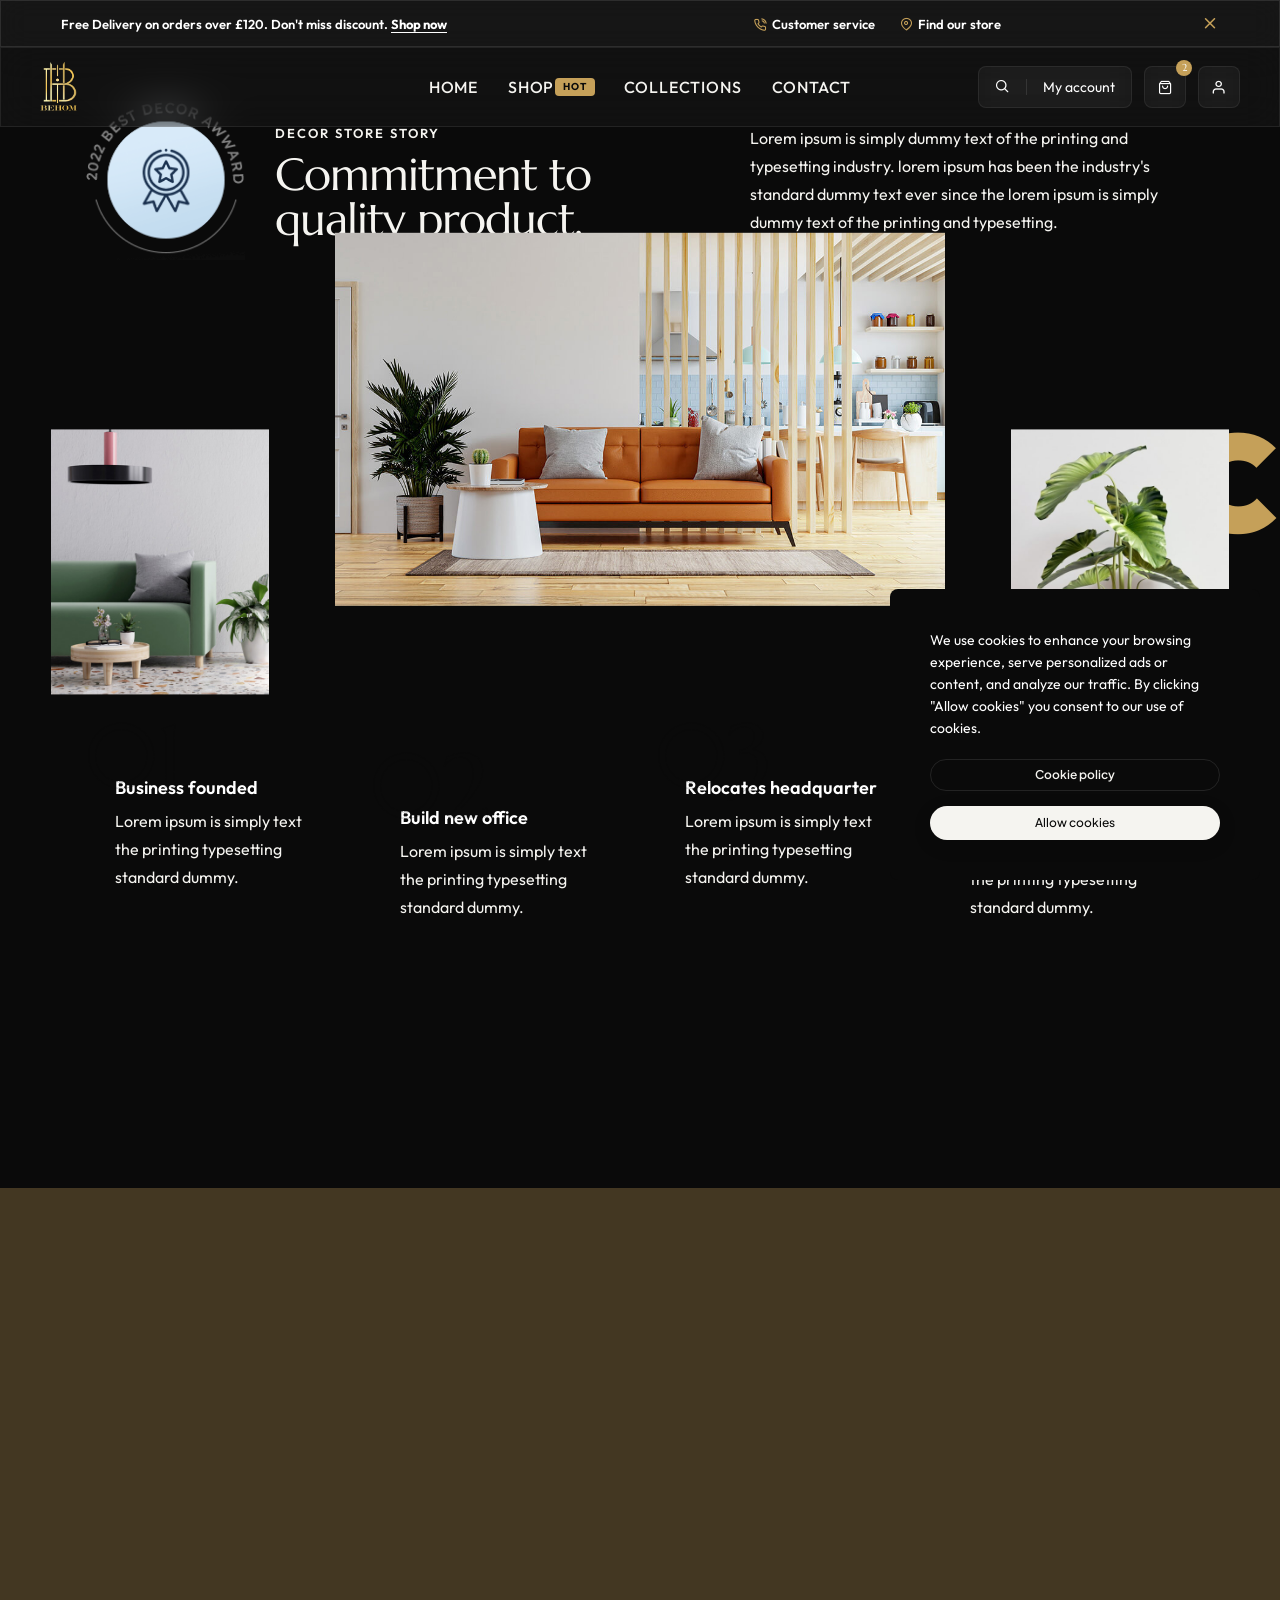
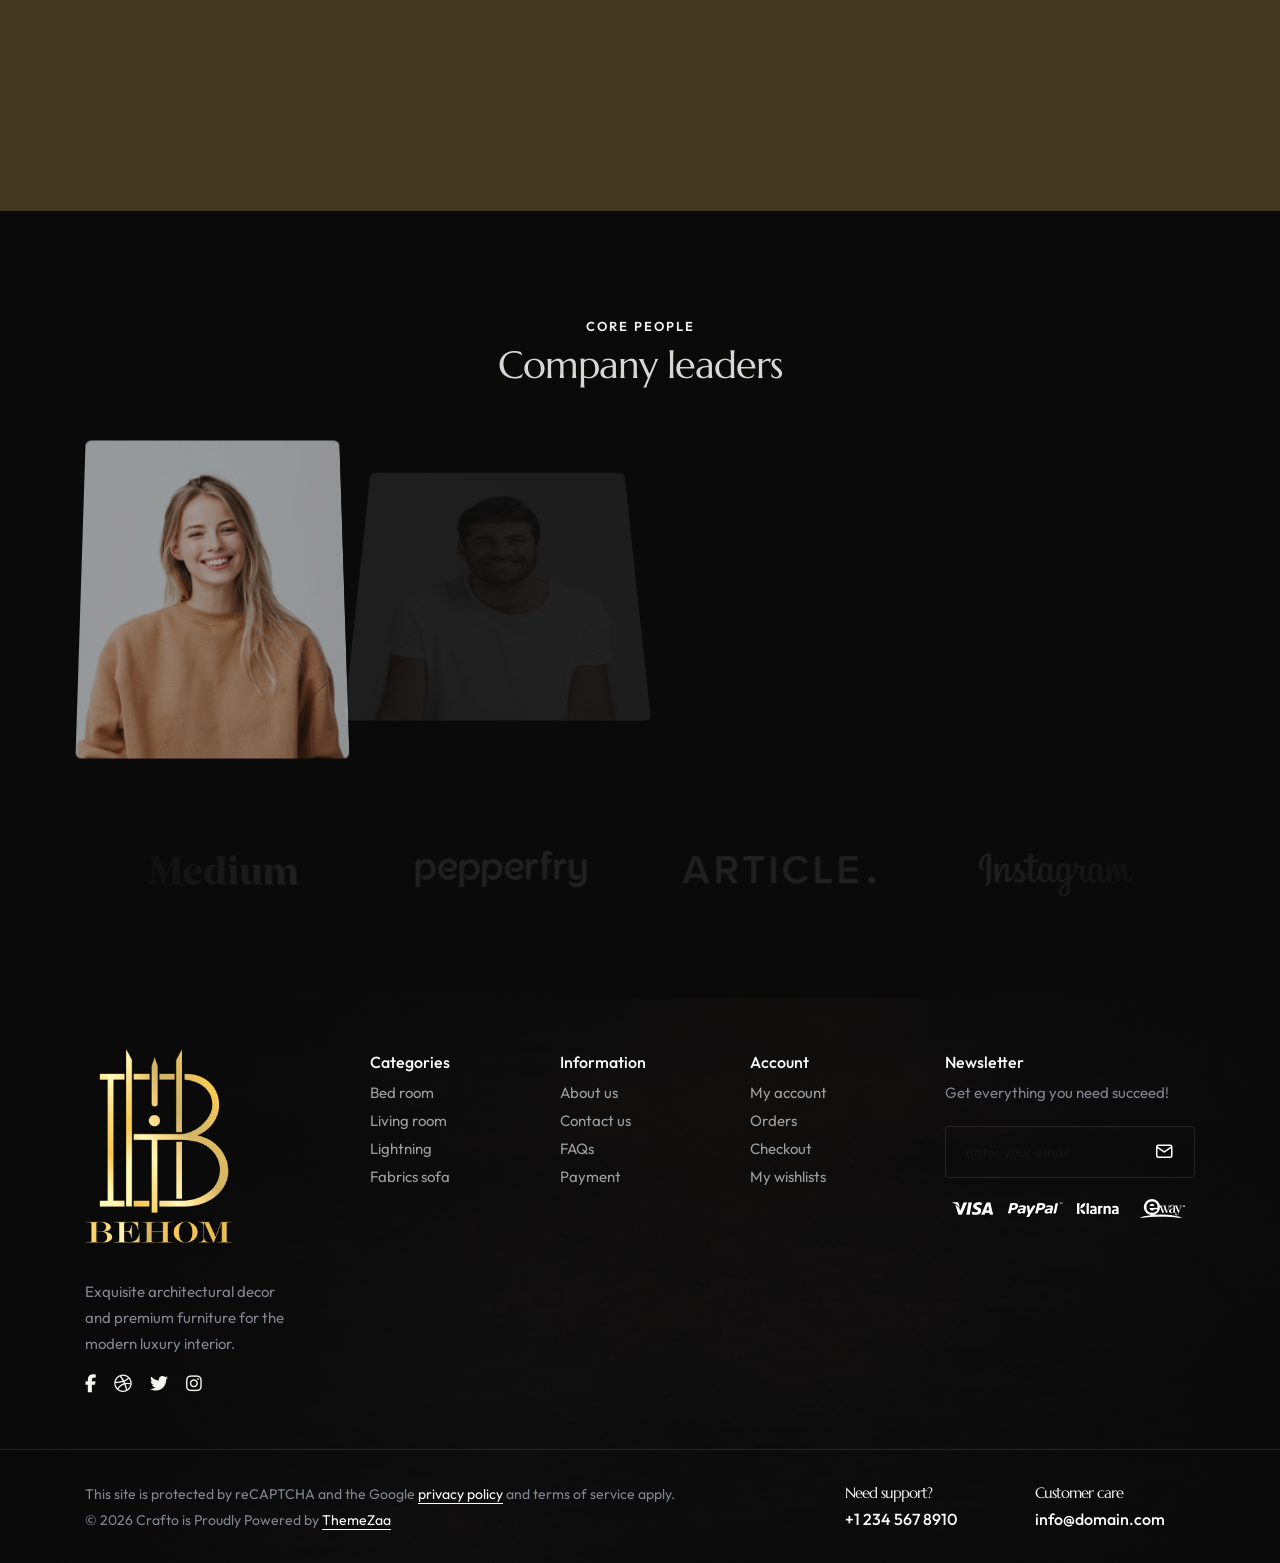
==== commit 8f7d2e5f: "changed" ====
--- a/demo-decor-store-about.html
+++ b/demo-decor-store-about.html
@@ -79,35 +79,20 @@
             <div class="container-fluid glass-effect px-4 d-flex align-items-center"
                 style="height: 80px; background: rgba(255,255,255,0.03); border-bottom: 1px solid rgba(255,255,255,0.08); backdrop-filter: blur(15px);">
                 <div class="row w-100 align-items-center m-0">
-                    <div class="col-5 col-xl-3 col-lg-2 order-1 d-flex align-items-center">
+                    <div class="col-xl-3 col-lg-2 d-flex align-items-center">
                         <a class="navbar-brand me-0" href="index.html">
                             <img src="images/new/logo/Behome%20Final%20.png" alt="Behome Logo">
                         </a>
                     </div>
-                    <div class="col-12 col-xl-6 col-lg-8 order-3 order-lg-2 menu-order position-static">
+                    <div class="col-xl-6 col-lg-8 menu-order position-static">
+                        <button class="navbar-toggler float-start" type="button" data-bs-toggle="collapse"
+                            data-bs-target="#navbarNav" aria-controls="navbarNav" aria-label="Toggle navigation">
+                            <span class="navbar-toggler-line"></span>
+                            <span class="navbar-toggler-line"></span>
+                            <span class="navbar-toggler-line"></span>
+                            <span class="navbar-toggler-line"></span>
+                        </button>
                         <div class="collapse navbar-collapse justify-content-center" id="navbarNav">
-                            <!-- Mobile Navigation Header -->
-                            <div class="mobile-nav-header d-lg-none">
-                                <div class="mobile-logo">
-                                    <a href="index.html">
-                                        <img src="images/new/logo/Behome%20Final%20.png" alt="Behome Logo">
-                                    </a>
-                                </div>
-                                <div class="mobile-icons">
-                                    <a href="demo-decor-store-cart.html" class="icon-box position-relative">
-                                        <i class="feather icon-feather-shopping-bag"></i>
-                                        <span
-                                            class="cart-count alt-font bg-base-color text-white d-flex align-items-center justify-content-center rounded-circle position-absolute"
-                                            style="width: 14px; height: 14px; font-size: 9px; top: -4px; right: -4px; font-weight: 700;">2</span>
-                                    </a>
-                                    <a href="demo-decor-store-account.html" class="icon-box">
-                                        <i class="feather icon-feather-user"></i>
-                                    </a>
-                                    <div class="close-button" data-bs-toggle="collapse" data-bs-target="#navbarNav">
-                                        <i class="feather icon-feather-x"></i>
-                                    </div>
-                                </div>
-                            </div>
                             <ul class="navbar-nav">
                                 <li class="nav-item"><a href="index.html" class="nav-link text-white-hover">Home</a>
                                 </li>
@@ -127,8 +112,7 @@
                                                         <li><a href="demo-decor-store-shop.html">Modern chair</a></li>
                                                         <li><a href="demo-decor-store-shop.html">Luxurious sofa</a></li>
                                                         <li><a href="demo-decor-store-shop.html">Sitting tables</a></li>
-                                                        <li><a href="demo-decor-store-shop.html">Century cabinet</a>
-                                                        </li>
+                                                        <li><a href="demo-decor-store-shop.html">Century cabinet</a></li>
                                                         <li><a href="demo-decor-store-shop.html">Wooden stool</a></li>
                                                         <li><a href="demo-decor-store-shop.html">Dining tabl</a></li>
                                                     </ul>
@@ -151,8 +135,7 @@
                                                         <li><a href="demo-decor-store-shop.html">Kitchen decor</a></li>
                                                         <li><a href="demo-decor-store-shop.html">Office decor</a></li>
                                                         <li><a href="demo-decor-store-shop.html">Wooden mirrors</a></li>
-                                                        <li><a href="demo-decor-store-shop.html">Designer clocks</a>
-                                                        </li>
+                                                        <li><a href="demo-decor-store-shop.html">Designer clocks</a></li>
                                                         <li><a href="demo-decor-store-shop.html">Spiritual</a></li>
                                                     </ul>
                                                 </div>
@@ -162,8 +145,7 @@
                                                         <li><a href="demo-decor-store-shop.html">Wardrobes</a></li>
                                                         <li><a href="demo-decor-store-shop.html">Shoe racks</a></li>
                                                         <li><a href="demo-decor-store-shop.html">Movable</a></li>
-                                                        <li><a href="demo-decor-store-shop.html">Folding storage</a>
-                                                        </li>
+                                                        <li><a href="demo-decor-store-shop.html">Folding storage</a></li>
                                                         <li><a href="demo-decor-store-shop.html">Wooden units</a></li>
                                                         <li><a href="demo-decor-store-shop.html">Kids storage</a></li>
                                                     </ul>
@@ -171,15 +153,11 @@
                                                 <div class="col">
                                                     <ul>
                                                         <li class="sub-title">Commercial</li>
-                                                        <li><a href="demo-decor-store-shop.html">Hotel furniture</a>
-                                                        </li>
+                                                        <li><a href="demo-decor-store-shop.html">Hotel furniture</a></li>
                                                         <li><a href="demo-decor-store-shop.html">Bar furniture</a></li>
-                                                        <li><a href="demo-decor-store-shop.html">School furniture</a>
-                                                        </li>
-                                                        <li><a href="demo-decor-store-shop.html">Public furniture</a>
-                                                        </li>
-                                                        <li><a href="demo-decor-store-shop.html">Office furniture</a>
-                                                        </li>
+                                                        <li><a href="demo-decor-store-shop.html">School furniture</a></li>
+                                                        <li><a href="demo-decor-store-shop.html">Public furniture</a></li>
+                                                        <li><a href="demo-decor-store-shop.html">Office furniture</a></li>
                                                         <li><a href="demo-decor-store-shop.html">Lab furniture</a></li>
                                                     </ul>
                                                 </div>
@@ -306,18 +284,18 @@
                             </ul>
                         </div>
                     </div>
-                    <div
-                        class="col-7 col-xl-3 col-lg-2 order-2 order-lg-3 ms-auto d-flex justify-content-end align-items-center">
+                    <div class="col-xl-3 col-lg-2 ms-auto d-flex justify-content-end align-items-center">
                         <div class="d-flex align-items-center" style="gap: 12px;">
                             <!-- Search and Account List -->
-                            <div class="position-relative d-flex align-items-center glass-effect px-3 d-none d-lg-flex"
+                            <div class="position-relative d-flex align-items-center glass-effect px-3"
                                 style="background: rgba(255,255,255,0.03); border: 1px solid rgba(255,255,255,0.08); border-radius: 8px; height: 42px;">
                                 <a href="javascript:void(0)"
                                     class="search-form-icon header-search-form text-white fs-15"><i
                                         class="feather icon-feather-search"></i></a>
                                 <div class="border-start border-color-transparent-white-light mx-3"
                                     style="height: 16px;"></div>
-                                <a href="demo-decor-store-account.html" class="text-white fw-400 fs-14 text-nowrap">My
+                                <a href="demo-decor-store-account.html"
+                                    class="text-white fw-400 fs-14 text-nowrap">My
                                     account</a>
                             </div>
 
@@ -340,19 +318,6 @@
                                     class="d-flex align-items-center justify-content-center w-100 h-100">
                                     <i class="feather icon-feather-user text-white fs-16"></i>
                                 </a>
-                            </div>
-
-                            <!-- Mobile Menu Toggler (Wrapped in Glass Box) -->
-                            <div class="glass-effect d-flex align-items-center justify-content-center ms-1 d-lg-none"
-                                style="width: 42px; height: 42px; background: rgba(255,255,255,0.03); border: 1px solid rgba(255,255,255,0.08); border-radius: 8px;">
-                                <button class="navbar-toggler p-0 border-0 bg-transparent" type="button"
-                                    data-bs-toggle="collapse" data-bs-target="#navbarNav" aria-controls="navbarNav"
-                                    aria-label="Toggle navigation">
-                                    <span class="navbar-toggler-line"></span>
-                                    <span class="navbar-toggler-line"></span>
-                                    <span class="navbar-toggler-line"></span>
-                                    <span class="navbar-toggler-line"></span>
-                                </button>
                             </div>
                         </div>
                     </div>
@@ -548,12 +513,10 @@
                                 <!-- start slider navigation -->
                                 <div
                                     class="slider-one-slide-prev-1 swiper-button-prev slider-navigation-style-04 border border-1 border-color-extra-medium-gray bg-dark-gray">
-                                    <i class="fa-solid fa-arrow-left icon-small text-white"></i>
-                                </div>
+                                    <i class="fa-solid fa-arrow-left icon-small text-white"></i></div>
                                 <div
                                     class="slider-one-slide-next-1 swiper-button-next slider-navigation-style-04 border border-1 border-color-extra-medium-gray bg-dark-gray">
-                                    <i class="fa-solid fa-arrow-right icon-small text-white"></i>
-                                </div>
+                                    <i class="fa-solid fa-arrow-right icon-small text-white"></i></div>
                                 <!-- end slider navigation -->
                             </div>
                         </div>
@@ -803,16 +766,22 @@
                 <div class="row align-items-center justify-content-center">
                     <div
                         class="col-xl-8 last-paragraph-no-margin text-center text-xl-start lg-mt-20px order-3 order-xl-1">
-
-                        <p class="fs-14 w-90 xl-w-100">&copy; 2026 Behome. All rights reserved.</p>
+                        <p class="fs-14 mb-0 w-90 xl-w-100">This site is protected by reCAPTCHA and the Google <a
+                                href="demo-decor-store-shop.html" class="text-white text-decoration-line-bottom">privacy
+                                policy</a> and terms of service apply.</p>
+                        <p class="fs-14 w-90 xl-w-100">&copy; 2026 Crafto is Proudly Powered by <a
+                                href="https://www.themezaa.com/" target="_blank"
+                                class="text-white text-decoration-line-bottom">ThemeZaa</a></p>
                     </div>
                     <div class="col-6 col-xl-2 col-md-3 col-sm-5 text-center text-xl-start order-1 order-xl-2">
                         <span class="lh-26 alt-font d-block">Need support?</span>
-                        <a href="tel:911234567890" class="fs-16 text-white fw-500">+91 12345 67890</a>
+                        <a href="tel:12345678910" class="fs-16 text-white fw-500">+1 234 567 8910</a>
                     </div>
                     <div class="col-6 col-xl-2 col-md-3 col-sm-5 text-center text-xl-start order-2 order-xl-3">
                         <span class="lh-26 alt-font d-block">Customer care</span>
-                        <a href="mailto:info@dummy.com" class="fs-16 text-white fw-500">info@dummy.com</a>
+                        <a href="cdn-cgi/l/email-protection.html#d8b1b6beb798bcb7b5b9b1b6f6bbb7b5"
+                            class="fs-16 text-white fw-500"><span class="__cf_email__"
+                                data-cfemail="d6bfb8b0b996b2b9bbb7bfb8f8b5b9bb">[email&#160;protected]</span></a>
                     </div>
                 </div>
             </div>
--- a/css/responsive.min.css
+++ b/css/responsive.min.css
@@ -1,2 +1,28256 @@
-@media (min-width:1400px){.container,.container-lg,.container-md,.container-sm,.container-xl,.container-xxl{max-width:1220px}}@media (min-width:992px){.row.g-lg-0{margin-right:0;margin-left:0}.row.g-lg-0>*{padding-right:0;padding-left:0}}@media (max-width:1600px){section{padding-top:90px;padding-bottom:90px}section.big-section{padding-top:120px;padding-bottom:120px}section.extra-big-section{padding-top:160px;padding-bottom:160px}.xxl-fs-100{font-size:6.25rem;line-height:6.25rem}.xxl-fs-110{font-size:6.875rem;line-height:6.875rem}.xxl-fs-120{font-size:7.5rem;line-height:7.5rem}.xxl-fs-130{font-size:8.125rem;line-height:8.125rem}.xxl-fs-140{font-size:8.75rem;line-height:8.75rem}.xxl-fs-150{font-size:9.375rem;line-height:9.375rem}.xxl-fs-160{font-size:10rem;line-height:10rem}.xxl-fs-170{font-size:10.625rem;line-height:10.625rem}.xxl-fs-180{font-size:11.25rem;line-height:11.25rem}.xxl-fs-190{font-size:11.875rem;line-height:11.875rem}.xxl-fs-200{font-size:12.5rem;line-height:12.5rem}.xxl-fs-250{font-size:15.625rem;line-height:15.625rem}.xxl-fs-275{font-size:17.188rem;line-height:17.188rem}.xxl-fs-300{font-size:18.75rem;line-height:18.75rem}.xxl-w-100{width:100%!important}.xxl-outside-box-right-7{margin-right:-7vw}.xxl-outside-box-right-20{margin-right:-20vw}.xxl-outside-box-right-40{margin-right:-40vw}.xxl-outside-box-left-40{margin-left:-40vw}}@media (max-width:1399px){.xl-fs-0{font-size:0}.xl-fs-10{font-size:10px}.xl-fs-11{font-size:11px}.xl-fs-12{font-size:12px}.xl-fs-13{font-size:13px}.xl-fs-14{font-size:14px}.xl-fs-15{font-size:15px}.xl-fs-16{font-size:16px}.xl-fs-17{font-size:17px}.xl-fs-18{font-size:18px}.xl-fs-19{font-size:19px}.xl-fs-20{font-size:20px}.xl-fs-22{font-size:22px}.xl-fs-24{font-size:24px;line-height:32px}.xl-fs-26{font-size:26px;line-height:38px}.xl-fs-28{font-size:1.75rem;line-height:2.6rem}.xl-fs-30{font-size:1.875rem;line-height:2.8rem}.xl-fs-32{font-size:2rem;line-height:2.5rem}.xl-fs-40{font-size:2.5rem;line-height:2.5rem}.xl-fs-45{font-size:2.813rem;line-height:3rem}.xl-fs-50{font-size:3.125rem;line-height:3.25rem}.xl-fs-55{font-size:3.438rem;line-height:3.5rem}.xl-fs-60{font-size:3.75rem;line-height:3.75rem}.xl-fs-65{font-size:4.063rem;line-height:4.688rem}.xl-fs-70{font-size:4.375rem;line-height:4.375rem}.xl-fs-75{font-size:4.668rem;line-height:4.668rem}.xl-fs-80{font-size:5rem;line-height:5rem}.xl-fs-85{font-size:5.313rem;line-height:5.313rem}.xl-fs-90{font-size:5.625rem;line-height:5.625rem}.xl-fs-95{font-size:5.938rem;line-height:5.938rem}.xl-fs-100{font-size:6.25rem;line-height:6.25rem}.xl-fs-110{font-size:6.875rem;line-height:6.875rem}.xl-fs-120{font-size:7.5rem;line-height:7.5rem}.xl-fs-130{font-size:8.125rem;line-height:8.125rem}.xl-fs-140{font-size:8.75rem;line-height:8.75rem}.xl-fs-150{font-size:9.375rem;line-height:9.375rem}.xl-fs-160{font-size:10rem;line-height:10rem}.xl-fs-170{font-size:10.625rem;line-height:10.625rem}.xl-fs-180{font-size:11.25rem;line-height:11.25rem}.xl-fs-190{font-size:11.875rem;line-height:11.875rem}.xl-fs-200{font-size:12.5rem;line-height:12.5rem}.xl-fs-250{font-size:15.625rem;line-height:15.625rem}.xl-fs-275{font-size:17.188rem;line-height:17.188rem}.xl-fs-300{font-size:18.75rem;line-height:18.75rem}.xl-lh-20{line-height:20px}.xl-lh-22{line-height:22px}.xl-lh-24{line-height:24px}.xl-lh-26{line-height:26px}.xl-lh-28{line-height:28px}.xl-lh-30{line-height:30px}.xl-lh-32{line-height:2rem}.xl-lh-34{line-height:2.125rem}.xl-lh-36{line-height:2.25rem}.xl-lh-38{line-height:2.375rem}.xl-lh-40{line-height:2.5rem}.xl-lh-42{line-height:2.625rem}.xl-lh-44{line-height:2.75rem}.xl-lh-46{line-height:2.875rem}.xl-lh-48{line-height:3rem}.xl-lh-50{line-height:3.125rem}.xl-lh-55{line-height:3.438rem}.xl-lh-60{line-height:3.75rem}.xl-lh-65{line-height:4.063rem}.xl-lh-70{line-height:4.375rem}.xl-lh-75{line-height:4.688rem}.xl-lh-80{line-height:5rem}.xl-lh-85{line-height:5.313rem}.xl-lh-90{line-height:5.625rem}.xl-lh-95{line-height:5.938rem}.xl-lh-100{line-height:6.25rem}.xl-lh-normal{line-height:normal}.xl-lh-initial{line-height:initial}.xl-w-220px{width:220px!important}.xl-w-230px{width:230px!important}.xl-w-40{width:40%!important}.xl-w-45{width:45%!important}.xl-w-50{width:50%!important}.xl-w-55{width:55%!important}.xl-w-60{width:60%!important}.xl-w-65{width:65%!important}.xl-w-70{width:70%!important}.xl-w-75{width:75%!important}.xl-w-80{width:80%!important}.xl-w-85{width:85%!important}.xl-w-90{width:90%!important}.xl-w-95{width:95%!important}.xl-w-100{width:100%!important}.xl-w-auto{width:auto!important}.xl-h-300px{height:300px!important}.xl-h-350px{height:350px!important}.xl-h-400px{height:400px!important}.xl-h-450px{height:450px!important}.xl-h-auto{height:auto!important}.xl-h-100{height:100%!important}.xl-border{border:1px solid}.xl-border-top{border-top:1px solid}.xl-border-bottom{border-bottom:1px solid}.xl-border-start{border-left:1px solid}.xl-border-end{border-right:1px solid}.xl-border-top-0{border-top:0!important}.xl-border-bottom-0{border-bottom:0!important}.xl-border-end-0{border-right:0!important}.xl-border-start-0{border-left:0!important}.xl-ls-minus-05px{letter-spacing:-.5px!important}.xl-ls-minus-1px{letter-spacing:-1px!important}.xl-ls-minus-2px{letter-spacing:-2px!important}.xl-ls-minus-3px{letter-spacing:-3px!important}.xl-ls-minus-4px{letter-spacing:-4px!important}.xl-position-relative{position:relative!important}.xl-position-absolute{position:absolute!important}.xl-position-inherit{position:inherit!important}.xl-position-initial{position:initial!important}.xl-outside-box-left-10{margin-left:-10vw}.xl-outside-box-left-15{margin-left:-15vw}.xl-outside-box-left-20{margin-left:-20vw}.xl-outside-box-left-30{margin-left:-30vw}.xl-outside-box-right-5{margin-right:-5vw}.xl-outside-box-right-10{margin-right:-10vw}.xl-outside-box-right-15{margin-right:-15vw}.xl-outside-box-right-20{margin-right:-20vw}.xl-outside-box-right-25{margin-right:-25vw}.xl-outside-box-right-30{margin-right:-30vw}.theme-demos .demos-wrapper .demos-wrapper-inner{padding-left:0;padding-right:0}}@media (max-width:1199px){.lg-fs-0{font-size:0}.lg-fs-10{font-size:10px}.lg-fs-11{font-size:11px}.lg-fs-12{font-size:12px}.lg-fs-13{font-size:13px}.lg-fs-14{font-size:14px}.lg-fs-15{font-size:15px}.lg-fs-16{font-size:16px}.lg-fs-17{font-size:17px}.lg-fs-18{font-size:18px}.lg-fs-19{font-size:19px}.lg-fs-20{font-size:20px}.lg-fs-22{font-size:22px}.lg-fs-24{font-size:24px;line-height:32px}.lg-fs-26{font-size:26px;line-height:38px}.lg-fs-28{font-size:1.75rem;line-height:2.6rem}.lg-fs-30{font-size:1.875rem;line-height:2.8rem}.lg-fs-32{font-size:2rem;line-height:2.5rem}.lg-fs-40{font-size:2.5rem;line-height:2.5rem}.lg-fs-45{font-size:2.813rem;line-height:3rem}.lg-fs-50{font-size:3.125rem;line-height:3.25rem}.lg-fs-55{font-size:3.438rem;line-height:3.5rem}.lg-fs-60{font-size:3.75rem;line-height:3.75rem}.lg-fs-65{font-size:4.063rem;line-height:4.688rem}.lg-fs-70{font-size:4.375rem;line-height:4.375rem}.lg-fs-75{font-size:4.668rem;line-height:4.668rem}.lg-fs-80{font-size:5rem;line-height:5rem}.lg-fs-85{font-size:5.313rem;line-height:5.313rem}.lg-fs-90{font-size:5.625rem;line-height:5.625rem}.lg-fs-95{font-size:5.938rem;line-height:5.938rem}.lg-fs-100{font-size:6.25rem;line-height:6.25rem}.lg-fs-110{font-size:6.875rem;line-height:6.875rem}.lg-fs-120{font-size:7.5rem;line-height:7.5rem}.lg-fs-130{font-size:8.125rem;line-height:8.125rem}.lg-fs-140{font-size:8.75rem;line-height:8.75rem}.lg-fs-150{font-size:9.375rem;line-height:9.375rem}.lg-fs-160{font-size:10rem;line-height:10rem}.lg-fs-170{font-size:10.625rem;line-height:10.625rem}.lg-fs-180{font-size:11.25rem;line-height:11.25rem}.lg-fs-190{font-size:11.875rem;line-height:11.875rem}.lg-fs-200{font-size:12.5rem;line-height:12.5rem}.lg-fs-250{font-size:15.625rem;line-height:15.625rem}.lg-fs-275{font-size:17.188rem;line-height:17.188rem}.lg-fs-300{font-size:18.75rem;line-height:18.75rem}.lg-lh-20{line-height:20px}.lg-lh-22{line-height:22px}.lg-lh-24{line-height:24px}.lg-lh-26{line-height:26px}.lg-lh-28{line-height:28px}.lg-lh-30{line-height:30px}.lg-lh-32{line-height:2rem}.lg-lh-34{line-height:2.125rem}.lg-lh-36{line-height:2.25rem}.lg-lh-38{line-height:2.375rem}.lg-lh-40{line-height:2.5rem}.lg-lh-42{line-height:2.625rem}.lg-lh-44{line-height:2.75rem}.lg-lh-46{line-height:2.875rem}.lg-lh-48{line-height:3rem}.lg-lh-50{line-height:3.125rem}.lg-lh-55{line-height:3.438rem}.lg-lh-60{line-height:3.75rem}.lg-lh-65{line-height:4.063rem}.lg-lh-70{line-height:4.375rem}.lg-lh-75{line-height:4.688rem}.lg-lh-80{line-height:5rem}.lg-lh-85{line-height:5.313rem}.lg-lh-90{line-height:5.625rem}.lg-lh-95{line-height:5.938rem}.lg-lh-100{line-height:6.25rem}.lg-lh-normal{line-height:normal}.lg-lh-initial{line-height:initial}}@media (max-width:991px){html{font-size:14px}section{padding-top:75px;padding-bottom:75px}section.half-section{padding-top:50px;padding-bottom:50px}section.big-section{padding-top:95px;padding-bottom:95px}section.extra-big-section{padding-top:110px;padding-bottom:110px}.row.md-gutter-very-small{margin-left:-5px;margin-right:-5px}.row.md-gutter-very-small>*{padding-right:5px;padding-left:5px}.row.md-gutter-small{margin-left:-10px;margin-right:-10px}.row.md-gutter-small>*{padding-right:10px;padding-left:10px}.md-fs-0{font-size:0}.md-fs-10{font-size:10px}.md-fs-11{font-size:11px}.md-fs-12{font-size:12px}.md-fs-13{font-size:13px}.md-fs-14{font-size:14px}.md-fs-15{font-size:15px}.md-fs-16{font-size:16px}.md-fs-17{font-size:17px}.md-fs-18{font-size:18px}.md-fs-19{font-size:19px}.md-fs-20{font-size:20px}.md-fs-22{font-size:22px}.md-fs-24{font-size:24px;line-height:32px}.md-fs-26{font-size:26px;line-height:38px}.md-fs-28{font-size:1.75rem;line-height:2.6rem}.md-fs-30{font-size:1.875rem;line-height:2.8rem}.md-fs-32{font-size:2rem;line-height:2.5rem}.md-fs-40{font-size:2.5rem;line-height:2.5rem}.md-fs-45{font-size:2.813rem;line-height:3rem}.md-fs-50{font-size:3.125rem;line-height:3.25rem}.md-fs-55{font-size:3.438rem;line-height:3.5rem}.md-fs-60{font-size:3.75rem;line-height:3.75rem}.md-fs-65{font-size:4.063rem;line-height:4.688rem}.md-fs-70{font-size:4.375rem;line-height:4.375rem}.md-fs-75{font-size:4.668rem;line-height:4.668rem}.md-fs-80{font-size:5rem;line-height:5rem}.md-fs-85{font-size:5.313rem;line-height:5.313rem}.md-fs-90{font-size:5.625rem;line-height:5.625rem}.md-fs-95{font-size:5.938rem;line-height:5.938rem}.md-fs-100{font-size:6.25rem;line-height:6.25rem}.md-fs-110{font-size:6.875rem;line-height:6.875rem}.md-fs-120{font-size:7.5rem;line-height:7.5rem}.md-fs-130{font-size:8.125rem;line-height:8.125rem}.md-fs-140{font-size:8.75rem;line-height:8.75rem}.md-fs-150{font-size:9.375rem;line-height:9.375rem}.md-fs-160{font-size:10rem;line-height:10rem}.md-fs-170{font-size:10.625rem;line-height:10.625rem}.md-fs-180{font-size:11.25rem;line-height:11.25rem}.md-fs-190{font-size:11.875rem;line-height:11.875rem}.md-fs-200{font-size:12.5rem;line-height:12.5rem}.md-fs-250{font-size:15.625rem;line-height:15.625rem}.md-fs-275{font-size:17.188rem;line-height:17.188rem}.md-fs-300{font-size:18.75rem;line-height:18.75rem}.md-lh-20{line-height:20px}.md-lh-22{line-height:22px}.md-lh-24{line-height:24px}.md-lh-26{line-height:26px}.md-lh-28{line-height:28px}.md-lh-30{line-height:30px}.md-lh-32{line-height:2rem}.md-lh-34{line-height:2.125rem}.md-lh-36{line-height:2.25rem}.md-lh-38{line-height:2.375rem}.md-lh-40{line-height:2.5rem}.md-lh-42{line-height:2.625rem}.md-lh-44{line-height:2.75rem}.md-lh-46{line-height:2.875rem}.md-lh-48{line-height:3rem}.md-lh-50{line-height:3.125rem}.md-lh-55{line-height:3.438rem}.md-lh-60{line-height:3.75rem}.md-lh-65{line-height:4.063rem}.md-lh-70{line-height:4.375rem}.md-lh-75{line-height:4.688rem}.md-lh-80{line-height:5rem}.md-lh-85{line-height:5.313rem}.md-lh-90{line-height:5.625rem}.md-lh-95{line-height:5.938rem}.md-lh-100{line-height:6.25rem}.md-lh-normal{line-height:normal}.md-lh-initial{line-height:initial}}@media (max-width:767px){html{font-size:12px}section{padding-top:50px;padding-bottom:50px}section.half-section{padding-top:40px;padding-bottom:40px}section.big-section,section.extra-big-section{padding-top:50px;padding-bottom:50px}.row.sm-gutter-very-small{margin-left:-5px;margin-right:-5px}.row.sm-gutter-very-small>*{padding-right:5px;padding-left:5px}.row.sm-gutter-small{margin-left:-10px;margin-right:-10px}.row.sm-gutter-small>*{padding-right:10px;padding-left:10px}h1,h2,h3,h4,h5,h6{margin-bottom:25px}.sm-fs-0{font-size:0}.sm-fs-10{font-size:10px}.sm-fs-11{font-size:11px}.sm-fs-12{font-size:12px}.sm-fs-13{font-size:13px}.sm-fs-14{font-size:14px}.sm-fs-15{font-size:15px}.sm-fs-16{font-size:16px}.sm-fs-17{font-size:17px}.sm-fs-18{font-size:18px}.sm-fs-19{font-size:19px}.sm-fs-20{font-size:20px}.sm-fs-22{font-size:22px}.sm-fs-24{font-size:24px;line-height:32px}.sm-fs-26{font-size:26px;line-height:38px}.sm-fs-28{font-size:1.75rem;line-height:2.6rem}.sm-fs-30{font-size:1.875rem;line-height:2.8rem}.sm-fs-32{font-size:2rem;line-height:2.5rem}.sm-fs-40{font-size:2.5rem;line-height:2.5rem}.sm-fs-45{font-size:2.813rem;line-height:2.813rem}.sm-fs-50{font-size:3.125rem;line-height:3.125rem}.sm-fs-55{font-size:3.438rem;line-height:3.438rem}.sm-fs-60{font-size:3.75rem;line-height:3.75rem}.sm-fs-65{font-size:4.063rem;line-height:4.063rem}.sm-fs-70{font-size:4.375rem;line-height:4.375rem}.sm-fs-75{font-size:4.668rem;line-height:4.668rem}.sm-fs-80{font-size:5rem;line-height:5rem}.sm-fs-85{font-size:5.313rem;line-height:5.313rem}.sm-fs-90{font-size:5.625rem;line-height:5.625rem}.sm-fs-95{font-size:5.938rem;line-height:5.938rem}.sm-fs-100{font-size:6.25rem;line-height:6.25rem}.sm-fs-110{font-size:6.875rem;line-height:6.875rem}.sm-fs-120{font-size:7.5rem;line-height:7.5rem}.sm-fs-130{font-size:8.125rem;line-height:8.125rem}.sm-fs-140{font-size:8.75rem;line-height:8.75rem}.sm-fs-150{font-size:9.375rem;line-height:9.375rem}.sm-fs-160{font-size:10rem;line-height:10rem}.sm-fs-170{font-size:10.625rem;line-height:10.625rem}.sm-fs-180{font-size:11.25rem;line-height:11.25rem}.sm-fs-190{font-size:11.875rem;line-height:11.875rem}.sm-fs-200{font-size:12.5rem;line-height:12.5rem}.sm-fs-250{font-size:15.625rem;line-height:15.625rem}.sm-fs-275{font-size:17.188rem;line-height:17.188rem}.sm-fs-300{font-size:18.75rem;line-height:18.75rem}.sm-lh-20{line-height:20px}.sm-lh-22{line-height:22px}.sm-lh-24{line-height:24px}.sm-lh-26{line-height:26px}.sm-lh-28{line-height:28px}.sm-lh-30{line-height:30px}.sm-lh-32{line-height:2rem}.sm-lh-34{line-height:2.125rem}.sm-lh-36{line-height:2.25rem}.sm-lh-38{line-height:2.375rem}.sm-lh-40{line-height:2.5rem}.sm-lh-42{line-height:2.625rem}.sm-lh-44{line-height:2.75rem}.sm-lh-46{line-height:2.875rem}.sm-lh-48{line-height:3rem}.sm-lh-50{line-height:3.125rem}.sm-lh-55{line-height:3.438rem}.sm-lh-60{line-height:3.75rem}.sm-lh-65{line-height:4.063rem}.sm-lh-70{line-height:4.375rem}.sm-lh-75{line-height:4.688rem}.sm-lh-80{line-height:5rem}.sm-lh-85{line-height:5.313rem}.sm-lh-90{line-height:5.625rem}.sm-lh-95{line-height:5.938rem}.sm-lh-100{line-height:6.25rem}.sm-lh-normal{line-height:normal}.sm-lh-initial{line-height:initial}}@media (max-width:575px){.xs-fs-0{font-size:0}.xs-fs-10{font-size:10px}.xs-fs-11{font-size:11px}.xs-fs-12{font-size:12px}.xs-fs-13{font-size:13px}.xs-fs-14{font-size:14px}.xs-fs-15{font-size:15px}.xs-fs-16{font-size:16px}.xs-fs-17{font-size:17px}.xs-fs-18{font-size:18px}.xs-fs-19{font-size:19px}.xs-fs-20{font-size:20px}.xs-fs-22{font-size:22px}.xs-fs-24{font-size:24px;line-height:32px}.xs-fs-26{font-size:26px;line-height:38px}.xs-fs-28{font-size:1.75rem;line-height:2.6rem}.xs-fs-30{font-size:1.875rem;line-height:2.8rem}.xs-fs-32{font-size:2rem;line-height:2.5rem}.xs-fs-40{font-size:2.5rem;line-height:2.5rem}.xs-fs-45{font-size:2.813rem;line-height:3rem}.xs-fs-50{font-size:3.125rem;line-height:3.125rem}.xs-fs-55{font-size:3.438rem;line-height:3.438rem}.xs-fs-60{font-size:3.75rem;line-height:3.75rem}.xs-fs-65{font-size:4.063rem;line-height:4.688rem}.xs-fs-70{font-size:4.375rem;line-height:4.375rem}.xs-fs-75{font-size:4.668rem;line-height:4.668rem}.xs-fs-80{font-size:5rem;line-height:5rem}.xs-fs-85{font-size:5.313rem;line-height:5.313rem}.xs-fs-90{font-size:5.625rem;line-height:5.625rem}.xs-fs-95{font-size:5.938rem;line-height:5.938rem}.xs-fs-100{font-size:6.25rem;line-height:6.25rem}.xs-fs-110{font-size:6.875rem;line-height:6.875rem}.xs-fs-120{font-size:7.5rem;line-height:7.5rem}.xs-fs-130{font-size:8.125rem;line-height:8.125rem}.xs-fs-140{font-size:8.75rem;line-height:8.75rem}.xs-fs-150{font-size:9.375rem;line-height:9.375rem}.xs-fs-160{font-size:10rem;line-height:10rem}.xs-fs-170{font-size:10.625rem;line-height:10.625rem}.xs-fs-180{font-size:11.25rem;line-height:11.25rem}.xs-fs-190{font-size:11.875rem;line-height:11.875rem}.xs-fs-200{font-size:12.5rem;line-height:12.5rem}.xs-fs-250{font-size:15.625rem;line-height:15.625rem}.xs-fs-275{font-size:17.188rem;line-height:17.188rem}.xs-fs-300{font-size:18.75rem;line-height:18.75rem}.xs-lh-20{line-height:20px}.xs-lh-22{line-height:22px}.xs-lh-24{line-height:24px}.xs-lh-26{line-height:26px}.xs-lh-28{line-height:28px}.xs-lh-30{line-height:30px}.xs-lh-32{line-height:2rem}.xs-lh-34{line-height:2.125rem}.xs-lh-36{line-height:2.25rem}.xs-lh-38{line-height:2.375rem}.xs-lh-40{line-height:2.5rem}.xs-lh-42{line-height:2.625rem}.xs-lh-44{line-height:2.75rem}.xs-lh-46{line-height:2.875rem}.xs-lh-48{line-height:3rem}.xs-lh-50{line-height:3.125rem}.xs-lh-55{line-height:3.438rem}.xs-lh-60{line-height:3.75rem}.xs-lh-65{line-height:4.063rem}.xs-lh-70{line-height:4.375rem}.xs-lh-75{line-height:4.688rem}.xs-lh-80{line-height:5rem}.xs-lh-85{line-height:5.313rem}.xs-lh-90{line-height:5.625rem}.xs-lh-95{line-height:5.938rem}.xs-lh-100{line-height:6.25rem}.xs-lh-normal{line-height:normal}.xs-lh-initial{line-height:initial}}@media (max-width:1199px){.one-fifth-screen{height:750px!important}.lg-w-10px{width:10px!important}.lg-w-15px{width:15px!important}.lg-w-20px{width:20px!important}.lg-w-25px{width:25px!important}.lg-w-30px{width:30px!important}.lg-w-35px{width:35px!important}.lg-w-40px{width:40px!important}.lg-w-45px{width:45px!important}.lg-w-50px{width:50px!important}.lg-w-55px{width:55px!important}.lg-w-60px{width:60px!important}.lg-w-65px{width:65px!important}.lg-w-70px{width:70px!important}.lg-w-75px{width:75px!important}.lg-w-80px{width:80px!important}.lg-w-85px{width:85px!important}.lg-w-90px{width:90px!important}.lg-w-95px{width:95px!important}.lg-w-100px{width:100px!important}.lg-w-110px{width:110px!important}.lg-w-120px{width:120px!important}.lg-w-130px{width:130px!important}.lg-w-140px{width:140px!important}.lg-w-150px{width:150px!important}.lg-w-160px{width:160px!important}.lg-w-170px{width:170px!important}.lg-w-180px{width:180px!important}.lg-w-190px{width:190px!important}.lg-w-200px{width:200px!important}.lg-w-250px{width:250px!important}.lg-w-300px{width:300px!important}.lg-w-350px{width:350px!important}.lg-w-400px{width:400px!important}.lg-w-450px{width:450px!important}.lg-w-500px{width:500px!important}.lg-w-550px{width:550px!important}.lg-w-600px{width:600px!important}.lg-w-650px{width:650px!important}.lg-w-700px{width:700px!important}.lg-w-750px{width:750px!important}.lg-w-800px{width:800px!important}.lg-w-850px{width:850px!important}.lg-w-900px{width:900px!important}.lg-w-950px{width:950px!important}.lg-w-1000px{width:1000px!important}.lg-w-10{width:10%!important}.lg-w-15{width:15%!important}.lg-w-20{width:20%!important}.lg-w-25{width:25%!important}.lg-w-30{width:30%!important}.lg-w-35{width:35%!important}.lg-w-40{width:40%!important}.lg-w-45{width:45%!important}.lg-w-50{width:50%!important}.lg-w-55{width:55%!important}.lg-w-60{width:60%!important}.lg-w-65{width:65%!important}.lg-w-70{width:70%!important}.lg-w-75{width:75%!important}.lg-w-80{width:80%!important}.lg-w-85{width:85%!important}.lg-w-90{width:90%!important}.lg-w-95{width:95%!important}.lg-w-100{width:100%!important}.lg-w-auto{width:auto!important}.lg-h-10px{height:10px!important}.lg-h-15px{height:15px!important}.lg-h-20px{height:20px!important}.lg-h-25px{height:25px!important}.lg-h-30px{height:30px!important}.lg-h-35px{height:35px!important}.lg-h-40px{height:40px!important}.lg-h-45px{height:45px!important}.lg-h-50px{height:50px!important}.lg-h-55px{height:55px!important}.lg-h-60px{height:60px!important}.lg-h-65px{height:65px!important}.lg-h-70px{height:70px!important}.lg-h-75px{height:75px!important}.lg-h-80px{height:80px!important}.lg-h-85px{height:85px!important}.lg-h-90px{height:90px!important}.lg-h-95px{height:95px!important}.lg-h-100px{height:100px!important}.lg-h-110px{height:110px!important}.lg-h-120px{height:120px!important}.lg-h-130px{height:130px!important}.lg-h-140px{height:140px!important}.lg-h-150px{height:150px!important}.lg-h-160px{height:160px!important}.lg-h-170px{height:170px!important}.lg-h-180px{height:180px!important}.lg-h-190px{height:190px!important}.lg-h-200px{height:200px!important}.lg-h-250px{height:250px!important}.lg-h-300px{height:300px!important}.lg-h-350px{height:350px!important}.lg-h-400px{height:400px!important}.lg-h-450px{height:450px!important}.lg-h-500px{height:500px!important}.lg-h-550px{height:550px!important}.lg-h-600px{height:600px!important}.lg-h-650px{height:650px!important}.lg-h-700px{height:700px!important}.lg-h-750px{height:750px!important}.lg-h-800px{height:800px!important}.lg-h-850px{height:850px!important}.lg-h-auto{height:auto!important}.lg-h-100{height:100%!important}.lg-ls-0px{letter-spacing:0!important}.lg-ls-minus-05px{letter-spacing:-.5px!important}.lg-ls-minus-1px{letter-spacing:-1px!important}.lg-ls-minus-2px{letter-spacing:-2px!important}.lg-ls-minus-3px{letter-spacing:-3px!important}.lg-ls-minus-4px{letter-spacing:-4px!important}.lg-ls-minus-5px{letter-spacing:-5px!important}.lg-border{border:1px solid}.lg-border-top{border-top:1px solid}.lg-border-bottom{border-bottom:1px solid}.lg-border-start{border-left:1px solid}.lg-border-end{border-right:1px solid}.lg-border-top-0{border-top:0!important}.lg-border-bottom-0{border-bottom:0!important}.lg-border-end-0{border-right:0!important}.lg-border-start-0{border-left:0!important}.lg-no-border-radius{border-radius:0!important}.lg-position-relative{position:relative!important}.lg-position-absolute{position:absolute!important}.lg-position-inherit{position:inherit!important}.lg-position-initial{position:initial!important}.lg-slider-shadow-none{mask-image:none!important;-webkit-mask-image:none!important}.lg-background-image-none{background-image:none!important}.outside-box-top-15{margin-top:-8vw}.lg-outside-box-left-0{margin-left:0}.lg-outside-box-left-2{margin-left:-2vw}.lg-outside-box-left-5{margin-left:-5vw}.lg-outside-box-left-10{margin-left:-10vw}.lg-outside-box-left-20{margin-left:-20vw}.lg-outside-box-left-30{margin-left:-30vw}.lg-outside-box-left-40{margin-left:-40vw}.lg-outside-box-left-50{margin-left:-50vw}.lg-outside-box-right-0{margin-right:0}.lg-outside-box-right-2{margin-right:-2vw}.lg-outside-box-right-5{margin-right:-5vw}.lg-outside-box-right-7{margin-right:-7vw}.lg-outside-box-right-10{margin-right:-10vw}.lg-outside-box-right-20{margin-right:-20vw}.lg-outside-box-right-30{margin-right:-30vw}.lg-outside-box-right-40{margin-right:-40vw}.lg-outside-box-right-50{margin-right:-50vw}.lg-outside-box-right-60{margin-right:-60vw}.lg-outside-box-right-65{margin-right:-65vw}.lg-transform-none{transform:none!important}[data-parallax-liquid] .liquid-parallax{top:0}.swiper-number-pagination-style-02 .swiper-number{right:0;left:0;width:100%;text-align:center;top:inherit;transform:translate3d(0,0,0);bottom:50px}.swiper-number-pagination-style-02 .swiper-number .swiper-pagination-bullet{margin:0 10px!important;display:inline-block}.slider-navigation-style-03{left:-15px}.slider-navigation-style-03.swiper-button-next{right:-15px}.stack-box{height:auto}.stack-box .stack-box-contain{height:auto;position:relative}.stack-box .stack-item{height:auto;position:relative;display:block}.stack-box .stack-item .stack-item-wrapper{position:relative;display:flex;align-items:center;height:auto}.transform-3d{transform:translate3d(0,0,100px)}.lg-no-parallax [data-swiper-parallax]{transform:none!important}.theme-demos{display:none!important}}@media (max-width:991px){.md-extra-small-screen{height:300px!important}.md-small-screen{height:400px!important}.md-one-half-screen{height:600px!important}.md-one-third-screen{height:700px!important}.md-one-fourth-screen{height:800px!important}.md-one-fifth-screen{height:900px!important}.one-third-screen{height:550px!important}.one-fourth-screen{height:650px!important}.md-w-5px{width:5px!important}.md-w-10px{width:10px!important}.md-w-15px{width:15px!important}.md-w-20px{width:20px!important}.md-w-25px{width:25px!important}.md-w-30px{width:30px!important}.md-w-35px{width:35px!important}.md-w-40px{width:40px!important}.md-w-45px{width:45px!important}.md-w-50px{width:50px!important}.md-w-55px{width:55px!important}.md-w-60px{width:60px!important}.md-w-65px{width:65px!important}.md-w-70px{width:70px!important}.md-w-75px{width:75px!important}.md-w-80px{width:80px!important}.md-w-85px{width:85px!important}.md-w-90px{width:90px!important}.md-w-95px{width:95px!important}.md-w-100px{width:100px!important}.md-w-110px{width:110px!important}.md-w-120px{width:120px!important}.md-w-130px{width:130px!important}.md-w-140px{width:140px!important}.md-w-150px{width:150px!important}.md-w-160px{width:160px!important}.md-w-170px{width:170px!important}.md-w-180px{width:180px!important}.md-w-190px{width:190px!important}.md-w-200px{width:200px!important}.md-w-210px{width:210px!important}.md-w-220px{width:220px!important}.md-w-230px{width:230px!important}.md-w-240px{width:240px!important}.md-w-250px{width:250px!important}.md-w-260px{width:260px!important}.md-w-270px{width:270px!important}.md-w-280px{width:280px!important}.md-w-290px{width:290px!important}.md-w-300px{width:300px!important}.md-w-350px{width:350px!important}.md-w-400px{width:400px!important}.md-w-450px{width:450px!important}.md-w-500px{width:500px!important}.md-w-550px{width:550px!important}.md-w-600px{width:600px!important}.md-w-650px{width:650px!important}.md-w-700px{width:700px!important}.md-w-750px{width:750px!important}.md-w-800px{width:800px!important}.md-w-850px{width:850px!important}.md-w-900px{width:900px!important}.md-w-950px{width:950px!important}.md-w-1000px{width:1000px!important}.md-w-10{width:10%!important}.md-w-15{width:15%!important}.md-w-20{width:20%!important}.md-w-25{width:25%!important}.md-w-30{width:30%!important}.md-w-35{width:35%!important}.md-w-40{width:40%!important}.md-w-45{width:45%!important}.md-w-50{width:50%!important}.md-w-55{width:55%!important}.md-w-60{width:60%!important}.md-w-65{width:65%!important}.md-w-70{width:70%!important}.md-w-75{width:75%!important}.md-w-80{width:80%!important}.md-w-85{width:85%!important}.md-w-90{width:90%!important}.md-w-95{width:95%!important}.md-w-100{width:100%!important}.md-w-auto{width:auto!important}.md-h-1px{height:1px!important}.md-h-5px{height:5px!important}.md-h-10px{height:10px!important}.md-h-15px{height:15px!important}.md-h-20px{height:20px!important}.md-h-25px{height:25px!important}.md-h-30px{height:30px!important}.md-h-35px{height:35px!important}.md-h-40px{height:40px!important}.md-h-42px{height:42px!important}.md-h-45px{height:45px!important}.md-h-50px{height:50px!important}.md-h-55px{height:55px!important}.md-h-60px{height:60px!important}.md-h-65px{height:65px!important}.md-h-70px{height:70px!important}.md-h-75px{height:75px!important}.md-h-80px{height:80px!important}.md-h-85px{height:85px!important}.md-h-90px{height:90px!important}.md-h-95px{height:95px!important}.md-h-100px{height:100px!important}.md-h-110px{height:110px!important}.md-h-120px{height:120px!important}.md-h-130px{height:130px!important}.md-h-140px{height:140px!important}.md-h-150px{height:150px!important}.md-h-160px{height:160px!important}.md-h-170px{height:170px!important}.md-h-180px{height:180px!important}.md-h-190px{height:190px!important}.md-h-200px{height:200px!important}.md-h-250px{height:250px!important}.md-h-300px{height:300px!important}.md-h-350px{height:350px!important}.md-h-400px{height:400px!important}.md-h-450px{height:450px!important}.md-h-500px{height:500px!important}.md-h-550px{height:550px!important}.md-h-600px{height:600px!important}.md-h-650px{height:650px!important}.md-h-700px{height:700px!important}.md-h-750px{height:750px!important}.md-h-800px{height:800px!important}.md-h-850px{height:850px!important}.md-h-auto{height:auto!important}.md-h-100{height:100%!important}.md-ls-05px{letter-spacing:.5px!important}.md-ls-0px{letter-spacing:0!important}.md-ls-minus-05px{letter-spacing:-.5px!important}.md-ls-minus-1px{letter-spacing:-1px!important}.md-ls-minus-2px{letter-spacing:-2px!important}.md-ls-minus-3px{letter-spacing:-3px!important}.md-ls-minus-4px{letter-spacing:-4px!important}.md-ls-minus-5px{letter-spacing:-5px!important}.md-border{border:1px solid}.md-border-top{border-top:1px solid}.md-border-bottom{border-bottom:1px solid}.md-border-start{border-left:1px solid}.md-border-end{border-right:1px solid}.md-border-top-0{border-top:0!important}.md-border-bottom-0{border-bottom:0!important}.md-border-end-0{border-right:0!important}.md-border-start-0{border-left:0!important}.outside-box-top-15{margin-top:-8vw}.md-outside-box-left-2{margin-left:-2vw}.md-outside-box-left-5{margin-left:-5vw}.md-outside-box-left-7{margin-left:-7vw}.md-outside-box-left-8{margin-left:-8vw}.md-outside-box-left-10{margin-left:-10vw}.md-outside-box-left-15{margin-left:-15vw}.md-outside-box-left-20{margin-left:-20vw}.md-outside-box-left-25{margin-left:-25vw}.md-outside-box-left-30{margin-left:-30vw}.md-outside-box-left-35{margin-left:-35vw}.md-outside-box-left-40{margin-left:-40vw}.md-outside-box-left-50{margin-left:-50vw}.md-outside-box-left-60{margin-left:-60vw}.md-outside-box-left-65{margin-left:-65vw}.md-outside-box-right-2{margin-right:-2vw}.md-outside-box-right-5{margin-right:-5vw}.md-outside-box-right-7{margin-right:-7vw}.md-outside-box-right-10{margin-right:-10vw}.md-outside-box-right-15{margin-right:-15vw}.md-outside-box-right-20{margin-right:-20vw}.md-outside-box-right-25{margin-right:-25vw}.md-outside-box-right-30{margin-right:-30vw}.md-outside-box-right-35{margin-right:-35vw}.md-outside-box-right-40{margin-right:-40vw}.md-outside-box-right-50{margin-right:-50vw}.md-outside-box-right-60{margin-right:-60vw}.md-outside-box-right-65{margin-right:-65vw}.md-border-radius-0px{border-radius:0!important}.md-border-radius-6px{border-radius:6px!important}.md-background-image-none{background-image:none!important}.md-background-position-left-center{background-position:left center!important}.md-outside-box-right-0{margin-right:0}.md-outside-box-left-0{margin-left:0}.md-transform-none{transform:none!important}.md-position-relative{position:relative!important}.md-position-absolute{position:absolute!important}.md-position-inherit{position:inherit!important}.md-position-initial{position:initial!important}.md-top-auto{top:auto}.md-slider-shadow-none{mask-image:none!important;-webkit-mask-image:none!important}.slider-navigation-style-01{left:30px}.slider-navigation-style-01.swiper-button-next{right:30px}.slider-navigation-style-05{left:-15%}.slider-navigation-style-05.swiper-button-next{right:-15%}.swiper-number-pagination-style-01 .swiper-number{bottom:30px}.swiper-number-pagination-progress-vertical .swiper-pagination-wrapper{right:0;top:inherit;transform:none;z-index:99;bottom:20px;left:0}.swiper-number-pagination-progress-vertical .swiper-pagination-wrapper .swiper-progress{height:2px;width:var(--swiper-progress,0)}.swiper-number-pagination-progress-vertical .swiper-pagination-wrapper .pagination-progress-vertical{transform:none;writing-mode:inherit}.swiper-number-pagination-progress-vertical .swiper-pagination-wrapper .pagination-progress-vertical .swiper-pagination-progress{width:200px;height:2px}.swiper-number-pagination-progress-vertical .swiper-pagination-wrapper .number-prev{margin:0 15px 0 0}.swiper-number-pagination-progress-vertical .swiper-pagination-wrapper .number-next{margin:0 0 0 15px}.swiper-horizontal>.swiper-pagination-bullets{bottom:28px}.md-absolute-middle-center{left:50%;right:auto;top:50%;position:absolute;-webkit-transform:translate(-50%,-50%);transform:translate(-50%,-50%)}.slider-navigation-style-06{left:30px}.slider-navigation-style-06.swiper-button-next,.swiper-number-pagination-style-02 .swiper-number{right:30px}.slider-navigation-style-07{-webkit-transform:translateX(-190px);transform:translateX(-190px)}.slider-navigation-style-07.swiper-button-next{-webkit-transform:translate(-190px,-100%);transform:translate(-190px,-100%)}.md-no-parallax [data-swiper-parallax]{transform:none!important}.md-text-white-space-nowrap{white-space:nowrap}.md-text-white-space-normal{white-space:normal}.md-icon-extra-double-large{font-size:80px}.md-icon-double-large{font-size:60px}.md-icon-extra-large{font-size:50px}.md-icon-large{font-size:42px}.md-icon-medium{font-size:34px}.md-icon-very-medium{font-size:28px}.md-icon-extra-medium{font-size:24px}.md-vertical-align-top{vertical-align:top}.swiper-button-prev.slider-custom-text-prev{padding-right:30px}.swiper-button-next.slider-custom-text-next{padding-left:30px}.looping-wrapper .el{height:18vh;margin-top:-20vh}.stack-card .stack-item{position:relative;padding-top:0!important;top:0!important}.stack-card .stack-card-item{transform:scale(1)!important}}@media (max-width:767px){.sm-extra-small-screen{height:300px!important}.sm-small-screen{height:400px!important}.sm-one-half-screen{height:600px!important}.sm-one-third-screen{height:700px!important}.sm-one-fourth-screen{height:800px!important}.sm-one-fifth-screen{height:900px!important}.small-screen{height:300px!important}.extra-small-screen{height:250px!important}.one-third-screen{height:450px!important}.one-fourth-screen{height:500px!important}.one-fifth-screen{height:650px!important}.sm-w-5px{width:5px!important}.sm-w-10px{width:10px!important}.sm-w-15px{width:15px!important}.sm-w-20px{width:20px!important}.sm-w-25px{width:25px!important}.sm-w-30px{width:30px!important}.sm-w-35px{width:35px!important}.sm-w-40px{width:40px!important}.sm-w-45px{width:45px!important}.sm-w-50px{width:50px!important}.sm-w-55px{width:55px!important}.sm-w-60px{width:60px!important}.sm-w-65px{width:65px!important}.sm-w-70px{width:70px!important}.sm-w-75px{width:75px!important}.sm-w-80px{width:80px!important}.sm-w-85px{width:85px!important}.sm-w-90px{width:90px!important}.sm-w-95px{width:95px!important}.sm-w-100px{width:100px!important}.sm-w-110px{width:110px!important}.sm-w-120px{width:120px!important}.sm-w-130px{width:130px!important}.sm-w-140px{width:140px!important}.sm-w-150px{width:150px!important}.sm-w-160px{width:160px!important}.sm-w-170px{width:170px!important}.sm-w-180px{width:180px!important}.sm-w-190px{width:190px!important}.sm-w-200px{width:200px!important}.sm-w-210px{width:210px!important}.sm-w-220px{width:220px!important}.sm-w-230px{width:230px!important}.sm-w-240px{width:240px!important}.sm-w-250px{width:250px!important}.sm-w-260px{width:260px!important}.sm-w-270px{width:270px!important}.sm-w-280px{width:280px!important}.sm-w-290px{width:290px!important}.sm-w-300px{width:300px!important}.sm-w-350px{width:350px!important}.sm-w-400px{width:400px!important}.sm-w-450px{width:450px!important}.sm-w-500px{width:500px!important}.sm-w-550px{width:550px!important}.sm-w-600px{width:600px!important}.sm-w-650px{width:650px!important}.sm-w-700px{width:700px!important}.sm-w-750px{width:750px!important}.sm-w-800px{width:800px!important}.sm-w-850px{width:850px!important}.sm-w-900px{width:900px!important}.sm-w-950px{width:950px!important}.sm-w-1000px{width:1000px!important}.sm-w-10{width:10%!important}.sm-w-15{width:15%!important}.sm-w-20{width:20%!important}.sm-w-25{width:25%!important}.sm-w-30{width:30%!important}.sm-w-35{width:35%!important}.sm-w-40{width:40%!important}.sm-w-45{width:45%!important}.sm-w-50{width:50%!important}.sm-w-55{width:55%!important}.sm-w-60{width:60%!important}.sm-w-65{width:65%!important}.sm-w-70{width:70%!important}.sm-w-75{width:75%!important}.sm-w-80{width:80%!important}.sm-w-85{width:85%!important}.sm-w-90{width:90%!important}.sm-w-95{width:95%!important}.sm-w-100{width:100%!important}.sm-w-auto{width:auto!important}.sm-h-5px{height:5px!important}.sm-h-6px{height:6px!important}.sm-h-7px{height:7px!important}.sm-h-8px{height:8px!important}.sm-h-9px{height:9px!important}.sm-h-10px{height:10px!important}.sm-h-15px{height:15px!important}.sm-h-20px{height:20px!important}.sm-h-25px{height:25px!important}.sm-h-30px{height:30px!important}.sm-h-35px{height:35px!important}.sm-h-40px{height:40px!important}.sm-h-42px{height:42px!important}.sm-h-45px{height:45px!important}.sm-h-50px{height:50px!important}.sm-h-55px{height:55px!important}.sm-h-60px{height:60px!important}.sm-h-65px{height:65px!important}.sm-h-70px{height:70px!important}.sm-h-75px{height:75px!important}.sm-h-80px{height:80px!important}.sm-h-85px{height:85px!important}.sm-h-90px{height:90px!important}.sm-h-95px{height:95px!important}.sm-h-100px{height:100px!important}.sm-h-110px{height:110px!important}.sm-h-120px{height:120px!important}.sm-h-130px{height:130px!important}.sm-h-140px{height:140px!important}.sm-h-150px{height:150px!important}.sm-h-160px{height:160px!important}.sm-h-170px{height:170px!important}.sm-h-180px{height:180px!important}.sm-h-190px{height:190px!important}.sm-h-200px{height:200px!important}.sm-h-250px{height:250px!important}.sm-h-300px{height:300px!important}.sm-h-350px{height:350px!important}.sm-h-400px{height:400px!important}.sm-h-450px{height:450px!important}.sm-h-500px{height:500px!important}.sm-h-550px{height:550px!important}.sm-h-600px{height:600px!important}.sm-h-650px{height:650px!important}.sm-h-700px{height:700px!important}.sm-h-750px{height:750px!important}.sm-h-800px{height:800px!important}.sm-h-850px{height:850px!important}.sm-h-auto{height:auto!important}.sm-h-100{height:100%!important}.sm-border{border:1px solid}.sm-border-top{border-top:1px solid}.sm-border-bottom{border-bottom:1px solid}.sm-border-start{border-left:1px solid}.sm-border-end{border-right:1px solid}.sm-border-top-0{border-top:0!important}.sm-border-bottom-0{border-bottom:0!important}.sm-border-end-0{border-right:0!important}.sm-border-start-0{border-left:0!important}.sm-ls-05px{letter-spacing:.5px!important}.sm-ls-0px{letter-spacing:0!important}.sm-ls-1px{letter-spacing:1px!important}.sm-ls-2px{letter-spacing:2px!important}.sm-ls-3px{letter-spacing:3px!important}.sm-ls-4px{letter-spacing:4px!important}.sm-ls-5px{letter-spacing:5px!important}.sm-ls-minus-05px{letter-spacing:-.5px!important}.sm-ls-minus-1px{letter-spacing:-1px!important}.sm-ls-minus-2px{letter-spacing:-2px!important}.sm-ls-minus-3px{letter-spacing:-3px!important}.sm-ls-minus-4px{letter-spacing:-4px!important}.sm-ls-minus-5px{letter-spacing:-5px!important}.sm-border-radius-0px{border-radius:0!important}.sm-border-radius-6px{border-radius:6px!important}.sm-position-relative{position:relative!important}.sm-position-absolute{position:absolute!important}.sm-position-inherit{position:inherit!important}.sm-position-initial{position:initial!important}.sm-slider-shadow-none{mask-image:none!important;-webkit-mask-image:none!important}.slider-navigation-style-01{left:15px}.slider-navigation-style-01.swiper-button-next{right:15px}.slider-navigation-style-03{left:25px}.slider-navigation-style-03.swiper-button-next{right:25px}.slider-navigation-style-05{left:25px}.slider-navigation-style-05.swiper-button-next{right:25px}.slider-navigation-style-06{left:15px}.slider-navigation-style-06.swiper-button-next{right:15px}.slider-navigation-style-07{left:0;bottom:initial;top:50%;width:50px;height:50px;-webkit-transform:translateX(0);transform:translateX(0)}.slider-navigation-style-07.swiper-button-next{bottom:initial;right:0;left:initial;-webkit-transform:translate(0,-100%);transform:translate(0,-100%)}.sm-background-image-none{background-image:none!important}.sm-background-position-left-center{background-position:left center!important}.sm-outside-box-left-2{margin-left:-2vw}.sm-outside-box-left-5{margin-left:-5vw}.sm-outside-box-left-7{margin-left:-7vw}.sm-outside-box-left-8{margin-left:-8vw}.sm-outside-box-left-10{margin-left:-10vw}.sm-outside-box-left-15{margin-left:-15vw}.sm-outside-box-left-20{margin-left:-20vw}.sm-outside-box-left-25{margin-left:-25vw}.sm-outside-box-left-30{margin-left:-30vw}.sm-outside-box-left-35{margin-left:-35vw}.sm-outside-box-left-40{margin-left:-40vw}.sm-outside-box-left-50{margin-left:-50vw}.sm-outside-box-left-60{margin-left:-60vw}.sm-outside-box-left-65{margin-left:-65vw}.sm-outside-box-right-2{margin-right:-2vw}.sm-outside-box-right-5{margin-right:-5vw}.sm-outside-box-right-7{margin-right:-7vw}.sm-outside-box-right-10{margin-right:-10vw}.sm-outside-box-right-15{margin-right:-15vw}.sm-outside-box-right-20{margin-right:-20vw}.sm-outside-box-right-25{margin-right:-25vw}.sm-outside-box-right-30{margin-right:-30vw}.sm-outside-box-right-35{margin-right:-35vw}.sm-outside-box-right-40{margin-right:-40vw}.sm-outside-box-right-50{margin-right:-50vw}.sm-outside-box-right-60{margin-right:-60vw}.sm-outside-box-right-65{margin-right:-65vw}.sm-outside-box-right-0{margin-right:0}.sm-outside-box-left-0{margin-left:0}.sm-outside-box-top-0{margin-top:0}.sm-transform-none{transform:none!important}.video-icon-extra-large .video-icon{width:100px;height:100px;font-size:28px}.video-icon-extra-large .video-icon .video-icon-sonar .video-icon-sonar-bfr{width:150px;height:150px}.video-icon-extra-large .video-icon .video-icon-sonar .video-icon-sonar-afr{width:120px;height:120px}.swiper-number-pagination-style-02 .swiper-number{right:15px}.sm-no-parallax [data-swiper-parallax]{transform:none!important}.slider-navigation-style-07{-webkit-transform:translateY(-100%);transform:translateY(-100%)}.sm-text-white-space-nowrap{white-space:nowrap}.sm-text-white-space-normal{white-space:normal}.sm-icon-extra-double-large{font-size:80px}.sm-icon-double-large{font-size:60px}.sm-icon-extra-large{font-size:50px}.sm-icon-large{font-size:42px}.sm-icon-medium{font-size:34px}.sm-icon-very-medium{font-size:28px}.sm-icon-extra-medium{font-size:24px}.sm-vertical-align-top{vertical-align:top}.sm-vertical-title-inherit .title{-webkit-transform:rotate(0);transform:rotate(0);writing-mode:inherit}.sm-feather-shadow-none{mask-image:none;-webkit-mask-image:none}.looping-wrapper .el{height:145px;margin-top:-145px}.cookie-message{right:15px;max-width:330px}.marquee-rotate-down{transform:none;margin-bottom:0}.marquee-rotate-up{transform:none}}@media (max-width:575px){.xs-extra-small-screen{height:300px!important}.xs-small-screen{height:400px!important}.xs-one-half-screen{height:600px!important}.xs-one-third-screen{height:700px!important}.xs-one-fourth-screen{height:800px!important}.xs-one-fifth-screen{height:900px!important}.xs-w-5px{width:5px!important}.xs-w-10px{width:10px!important}.xs-w-15px{width:15px!important}.xs-w-20px{width:20px!important}.xs-w-25px{width:25px!important}.xs-w-30px{width:30px!important}.xs-w-35px{width:35px!important}.xs-w-40px{width:40px!important}.xs-w-45px{width:45px!important}.xs-w-50px{width:50px!important}.xs-w-55px{width:55px!important}.xs-w-60px{width:60px!important}.xs-w-65px{width:65px!important}.xs-w-70px{width:70px!important}.xs-w-75px{width:75px!important}.xs-w-80px{width:80px!important}.xs-w-85px{width:85px!important}.xs-w-90px{width:90px!important}.xs-w-95px{width:95px!important}.xs-w-100px{width:100px!important}.xs-w-110px{width:110px!important}.xs-w-120px{width:120px!important}.xs-w-130px{width:130px!important}.xs-w-140px{width:140px!important}.xs-w-150px{width:150px!important}.xs-w-160px{width:160px!important}.xs-w-170px{width:170px!important}.xs-w-180px{width:180px!important}.xs-w-190px{width:190px!important}.xs-w-200px{width:200px!important}.xs-w-210px{width:210px!important}.xs-w-220px{width:220px!important}.xs-w-230px{width:230px!important}.xs-w-240px{width:240px!important}.xs-w-250px{width:250px!important}.xs-w-260px{width:260px!important}.xs-w-270px{width:270px!important}.xs-w-280px{width:280px!important}.xs-w-290px{width:290px!important}.xs-w-300px{width:300px!important}.xs-w-350px{width:350px!important}.xs-w-400px{width:400px!important}.xs-w-450px{width:450px!important}.xs-w-500px{width:500px!important}.xs-w-550px{width:550px!important}.xs-w-600px{width:600px!important}.xs-w-650px{width:650px!important}.xs-w-700px{width:700px!important}.xs-w-750px{width:750px!important}.xs-w-800px{width:800px!important}.xs-w-850px{width:850px!important}.xs-w-900px{width:900px!important}.xs-w-950px{width:950px!important}.xs-w-1000px{width:1000px!important}.xs-w-10{width:10%!important}.xs-w-15{width:15%!important}.xs-w-20{width:20%!important}.xs-w-25{width:25%!important}.xs-w-30{width:30%!important}.xs-w-35{width:35%!important}.xs-w-40{width:40%!important}.xs-w-45{width:45%!important}.xs-w-50{width:50%!important}.xs-w-55{width:55%!important}.xs-w-60{width:60%!important}.xs-w-65{width:65%!important}.xs-w-70{width:70%!important}.xs-w-75{width:75%!important}.xs-w-80{width:80%!important}.xs-w-85{width:85%!important}.xs-w-90{width:90%!important}.xs-w-95{width:95%!important}.xs-w-100{width:100%!important}.xs-w-auto{width:auto!important}.xs-h-1px{height:1px!important}.xs-h-2px{height:2px!important}.xs-h-3px{height:3px!important}.xs-h-4px{height:4px!important}.xs-h-5px{height:5px!important}.xs-h-6px{height:6px!important}.xs-h-7px{height:7px!important}.xs-h-8px{height:8px!important}.xs-h-9px{height:9px!important}.xs-h-10px{height:10px!important}.xs-h-15px{height:15px!important}.xs-h-20px{height:20px!important}.xs-h-25px{height:25px!important}.xs-h-30px{height:30px!important}.xs-h-35px{height:35px!important}.xs-h-40px{height:40px!important}.xs-h-42px{height:42px!important}.xs-h-45px{height:45px!important}.xs-h-50px{height:50px!important}.xs-h-55px{height:55px!important}.xs-h-60px{height:60px!important}.xs-h-65px{height:65px!important}.xs-h-70px{height:70px!important}.xs-h-75px{height:75px!important}.xs-h-80px{height:80px!important}.xs-h-85px{height:85px!important}.xs-h-90px{height:90px!important}.xs-h-95px{height:95px!important}.xs-h-100px{height:100px!important}.xs-h-110px{height:110px!important}.xs-h-120px{height:120px!important}.xs-h-130px{height:130px!important}.xs-h-140px{height:140px!important}.xs-h-150px{height:150px!important}.xs-h-160px{height:160px!important}.xs-h-170px{height:170px!important}.xs-h-180px{height:180px!important}.xs-h-190px{height:190px!important}.xs-h-200px{height:200px!important}.xs-h-250px{height:250px!important}.xs-h-300px{height:300px!important}.xs-h-350px{height:350px!important}.xs-h-400px{height:400px!important}.xs-h-450px{height:450px!important}.xs-h-480px{height:480px!important}.xs-h-500px{height:500px!important}.xs-h-550px{height:550px!important}.xs-h-600px{height:600px!important}.xs-h-650px{height:650px!important}.xs-h-700px{height:700px!important}.xs-h-750px{height:750px!important}.xs-h-800px{height:800px!important}.xs-h-850px{height:850px!important}.xs-h-auto{height:auto!important}.xs-h-100{height:100%!important}.xs-ls-05px{letter-spacing:.5px!important}.xs-ls-0px{letter-spacing:0!important}.xs-ls-1px{letter-spacing:1px!important}.xs-ls-2px{letter-spacing:2px!important}.xs-ls-3px{letter-spacing:3px!important}.xs-ls-4px{letter-spacing:4px!important}.xs-ls-5px{letter-spacing:5px!important}.xs-ls-6px{letter-spacing:6px!important}.xs-ls-7px{letter-spacing:7px!important}.xs-ls-8px{letter-spacing:8px!important}.xs-ls-9px{letter-spacing:9px!important}.xs-ls-10px{letter-spacing:10px!important}.xs-ls-minus-05px{letter-spacing:-.5px!important}.xs-ls-minus-1px{letter-spacing:-1px!important}.xs-ls-minus-2px{letter-spacing:-2px!important}.xs-ls-minus-3px{letter-spacing:-3px!important}.xs-ls-minus-4px{letter-spacing:-4px!important}.xs-ls-minus-5px{letter-spacing:-5px!important}.xs-ls-minus-6px{letter-spacing:-6px!important}.xs-ls-minus-7px{letter-spacing:-7px!important}.xs-ls-minus-8px{letter-spacing:-8px!important}.xs-ls-minus-9px{letter-spacing:-9px!important}.xs-ls-minus-10px{letter-spacing:-10px!important}.xs-border{border:1px solid}.xs-border-top{border-top:1px solid}.xs-border-bottom{border-bottom:1px solid}.xs-border-start{border-left:1px solid}.xs-border-end{border-right:1px solid}.xs-border-top-0{border-top:0!important}.xs-border-bottom-0{border-bottom:0!important}.xs-border-end-0{border-right:0!important}.xs-border-start-0{border-left:0!important}.xs-border-radius-0{border-radius:0!important}.xs-position-relative{position:relative!important}.xs-position-absolute{position:absolute!important}.xs-position-inherit{position:inherit!important}.xs-position-initial{position:initial!important}.xs-background-image-none{background-image:none!important}.xs-background-position-left-center{background-position:left center!important}.xs-outside-box-right-0{margin-right:0}.xs-outside-box-left-0{margin-left:0}.xs-outside-box-top-0{margin-top:0}.xs-transform-none{transform:none!important}.xs-slider-shadow-none{mask-image:none!important;-webkit-mask-image:none!important}.slider-custom-image .slider-custom-image-pagination .swiper-pagination-bullet{width:70px;height:70px;margin:0 10px!important}.swiper-number-pagination-style-02 .swiper-number{bottom:25px}.swiper-number-pagination-style-02 .swiper-number .swiper-pagination-bullet{margin:0 5px!important}.xs-text-white-space-nowrap{white-space:nowrap}.xs-text-white-space-normal{white-space:normal}.xs-icon-extra-double-large{font-size:80px}.xs-icon-double-large{font-size:60px}.xs-icon-extra-large{font-size:50px}.xs-icon-large{font-size:42px}.xs-icon-medium{font-size:34px}.xs-icon-very-medium{font-size:28px}.xs-icon-extra-medium{font-size:24px}.xs-vertical-align-top{vertical-align:top}.xs-border-radius-0px{border-radius:0!important}.xs-border-radius-30px{border-radius:30px!important}.xs-no-border-radius{border-radius:0!important}.xs-vertical-title-inherit .title{-webkit-transform:rotate(0);transform:rotate(0);writing-mode:inherit}.looping-wrapper .el{height:105px;margin-top:-105px}}@media (max-width:1600px){.xxl-p-5px{padding:5px!important}.xxl-p-10px{padding:10px!important}.xxl-p-15px{padding:15px!important}.xxl-p-20px{padding:20px!important}.xxl-p-25px{padding:25px!important}.xxl-p-30px{padding:30px!important}.xxl-p-35px{padding:35px!important}.xxl-p-40px{padding:40px!important}.xxl-p-45px{padding:45px!important}.xxl-p-50px{padding:50px!important}.xxl-p-55px{padding:55px!important}.xxl-p-60px{padding:60px!important}.xxl-p-65px{padding:65px!important}.xxl-p-70px{padding:70px!important}.xxl-p-1{padding:1%!important}.xxl-p-2{padding:2%!important}.xxl-p-3{padding:3%!important}.xxl-p-4{padding:4%!important}.xxl-p-5{padding:5%!important}.xxl-p-6{padding:6%!important}.xxl-p-7{padding:7%!important}.xxl-p-8{padding:8%!important}.xxl-p-9{padding:9%!important}.xxl-p-10{padding:10%!important}.xxl-p-11{padding:11%!important}.xxl-p-12{padding:12%!important}.xxl-p-13{padding:13%!important}.xxl-p-14{padding:14%!important}.xxl-p-15{padding:15%!important}.xxl-p-16{padding:16%!important}.xxl-p-17{padding:17%!important}.xxl-p-18{padding:18%!important}.xxl-p-19{padding:19%!important}.xxl-p-20{padding:20%!important}.xxl-p-21{padding:21%!important}.xxl-p-22{padding:22%!important}.xxl-p-23{padding:23%!important}.xxl-p-24{padding:24%!important}.xxl-p-25{padding:25%!important}.xxl-p-26{padding:26%!important}.xxl-p-27{padding:27%!important}.xxl-p-28{padding:28%!important}.xxl-p-29{padding:29%!important}.xxl-p-30{padding:30%!important}.xxl-pt-5px{padding-top:5px!important}.xxl-pt-10px{padding-top:10px!important}.xxl-pt-15px{padding-top:15px!important}.xxl-pt-20px{padding-top:20px!important}.xxl-pt-25px{padding-top:25px!important}.xxl-pt-30px{padding-top:30px!important}.xxl-pt-35px{padding-top:35px!important}.xxl-pt-40px{padding-top:40px!important}.xxl-pt-45px{padding-top:45px!important}.xxl-pt-50px{padding-top:50px!important}.xxl-pt-55px{padding-top:55px!important}.xxl-pt-60px{padding-top:60px!important}.xxl-pt-65px{padding-top:65px!important}.xxl-pt-70px{padding-top:70px!important}.xxl-pt-1{padding-top:1%!important}.xxl-pt-2{padding-top:2%!important}.xxl-pt-3{padding-top:3%!important}.xxl-pt-4{padding-top:4%!important}.xxl-pt-5{padding-top:5%!important}.xxl-pt-6{padding-top:6%!important}.xxl-pt-7{padding-top:7%!important}.xxl-pt-8{padding-top:8%!important}.xxl-pt-9{padding-top:9%!important}.xxl-pt-10{padding-top:10%!important}.xxl-pt-11{padding-top:11%!important}.xxl-pt-12{padding-top:12%!important}.xxl-pt-13{padding-top:13%!important}.xxl-pt-14{padding-top:14%!important}.xxl-pt-15{padding-top:15%!important}.xxl-pt-16{padding-top:16%!important}.xxl-pt-17{padding-top:17%!important}.xxl-pt-18{padding-top:18%!important}.xxl-pt-19{padding-top:19%!important}.xxl-pt-20{padding-top:20%!important}.xxl-pt-21{padding-top:21%!important}.xxl-pt-22{padding-top:22%!important}.xxl-pt-23{padding-top:23%!important}.xxl-pt-24{padding-top:24%!important}.xxl-pt-25{padding-top:25%!important}.xxl-pt-26{padding-top:26%!important}.xxl-pt-27{padding-top:27%!important}.xxl-pt-28{padding-top:28%!important}.xxl-pt-29{padding-top:29%!important}.xxl-pt-30{padding-top:30%!important}.xxl-pe-5px{padding-right:5px!important}.xxl-pe-10px{padding-right:10px!important}.xxl-pe-15px{padding-right:15px!important}.xxl-pe-20px{padding-right:20px!important}.xxl-pe-25px{padding-right:25px!important}.xxl-pe-30px{padding-right:30px!important}.xxl-pe-35px{padding-right:35px!important}.xxl-pe-40px{padding-right:40px!important}.xxl-pe-45px{padding-right:45px!important}.xxl-pe-50px{padding-right:50px!important}.xxl-pe-55px{padding-right:55px!important}.xxl-pe-60px{padding-right:60px!important}.xxl-pe-65px{padding-right:65px!important}.xxl-pe-70px{padding-right:70px!important}.xxl-pe-1{padding-right:1%!important}.xxl-pe-2{padding-right:2%!important}.xxl-pe-3{padding-right:3%!important}.xxl-pe-4{padding-right:4%!important}.xxl-pe-5{padding-right:5%!important}.xxl-pe-6{padding-right:6%!important}.xxl-pe-7{padding-right:7%!important}.xxl-pe-8{padding-right:8%!important}.xxl-pe-9{padding-right:9%!important}.xxl-pe-10{padding-right:10%!important}.xxl-pe-11{padding-right:11%!important}.xxl-pe-12{padding-right:12%!important}.xxl-pe-13{padding-right:13%!important}.xxl-pe-14{padding-right:14%!important}.xxl-pe-15{padding-right:15%!important}.xxl-pe-16{padding-right:16%!important}.xxl-pe-17{padding-right:17%!important}.xxl-pe-18{padding-right:18%!important}.xxl-pe-19{padding-right:19%!important}.xxl-pe-20{padding-right:20%!important}.xxl-pe-21{padding-right:21%!important}.xxl-pe-22{padding-right:22%!important}.xxl-pe-23{padding-right:23%!important}.xxl-pe-24{padding-right:24%!important}.xxl-pe-25{padding-right:25%!important}.xxl-pe-26{padding-right:26%!important}.xxl-pe-27{padding-right:27%!important}.xxl-pe-28{padding-right:28%!important}.xxl-pe-29{padding-right:29%!important}.xxl-pe-30{padding-right:30%!important}.xxl-pb-5px{padding-bottom:5px!important}.xxl-pb-10px{padding-bottom:10px!important}.xxl-pb-15px{padding-bottom:15px!important}.xxl-pb-20px{padding-bottom:20px!important}.xxl-pb-25px{padding-bottom:25px!important}.xxl-pb-30px{padding-bottom:30px!important}.xxl-pb-35px{padding-bottom:35px!important}.xxl-pb-40px{padding-bottom:40px!important}.xxl-pb-45px{padding-bottom:45px!important}.xxl-pb-50px{padding-bottom:50px!important}.xxl-pb-55px{padding-bottom:55px!important}.xxl-pb-60px{padding-bottom:60px!important}.xxl-pb-65px{padding-bottom:65px!important}.xxl-pb-70px{padding-bottom:70px!important}.xxl-pb-1{padding-bottom:1%!important}.xxl-pb-2{padding-bottom:2%!important}.xxl-pb-3{padding-bottom:3%!important}.xxl-pb-4{padding-bottom:4%!important}.xxl-pb-5{padding-bottom:5%!important}.xxl-pb-6{padding-bottom:6%!important}.xxl-pb-7{padding-bottom:7%!important}.xxl-pb-8{padding-bottom:8%!important}.xxl-pb-9{padding-bottom:9%!important}.xxl-pb-10{padding-bottom:10%!important}.xxl-pb-11{padding-bottom:11%!important}.xxl-pb-12{padding-bottom:12%!important}.xxl-pb-13{padding-bottom:13%!important}.xxl-pb-14{padding-bottom:14%!important}.xxl-pb-15{padding-bottom:15%!important}.xxl-pb-16{padding-bottom:16%!important}.xxl-pb-17{padding-bottom:17%!important}.xxl-pb-18{padding-bottom:18%!important}.xxl-pb-19{padding-bottom:19%!important}.xxl-pb-20{padding-bottom:20%!important}.xxl-pb-21{padding-bottom:21%!important}.xxl-pb-22{padding-bottom:22%!important}.xxl-pb-23{padding-bottom:23%!important}.xxl-pb-24{padding-bottom:24%!important}.xxl-pb-25{padding-bottom:25%!important}.xxl-pb-26{padding-bottom:26%!important}.xxl-pb-27{padding-bottom:27%!important}.xxl-pb-28{padding-bottom:28%!important}.xxl-pb-29{padding-bottom:29%!important}.xxl-pb-30{padding-bottom:30%!important}.xxl-ps-5px{padding-left:5px!important}.xxl-ps-10px{padding-left:10px!important}.xxl-ps-15px{padding-left:15px!important}.xxl-ps-20px{padding-left:20px!important}.xxl-ps-25px{padding-left:25px!important}.xxl-ps-30px{padding-left:30px!important}.xxl-ps-35px{padding-left:35px!important}.xxl-ps-40px{padding-left:40px!important}.xxl-ps-45px{padding-left:45px!important}.xxl-ps-50px{padding-left:50px!important}.xxl-ps-55px{padding-left:55px!important}.xxl-ps-60px{padding-left:60px!important}.xxl-ps-65px{padding-left:65px!important}.xxl-ps-70px{padding-left:70px!important}.xxl-ps-1{padding-left:1%!important}.xxl-ps-2{padding-left:2%!important}.xxl-ps-3{padding-left:3%!important}.xxl-ps-4{padding-left:4%!important}.xxl-ps-5{padding-left:5%!important}.xxl-ps-6{padding-left:6%!important}.xxl-ps-7{padding-left:7%!important}.xxl-ps-8{padding-left:8%!important}.xxl-ps-9{padding-left:9%!important}.xxl-ps-10{padding-left:10%!important}.xxl-ps-11{padding-left:11%!important}.xxl-ps-12{padding-left:12%!important}.xxl-ps-13{padding-left:13%!important}.xxl-ps-14{padding-left:14%!important}.xxl-ps-15{padding-left:15%!important}.xxl-ps-16{padding-left:16%!important}.xxl-ps-17{padding-left:17%!important}.xxl-ps-18{padding-left:18%!important}.xxl-ps-19{padding-left:19%!important}.xxl-ps-20{padding-left:20%!important}.xxl-ps-21{padding-left:21%!important}.xxl-ps-22{padding-left:22%!important}.xxl-ps-23{padding-left:23%!important}.xxl-ps-24{padding-left:24%!important}.xxl-ps-25{padding-left:25%!important}.xxl-ps-26{padding-left:26%!important}.xxl-ps-27{padding-left:27%!important}.xxl-ps-28{padding-left:28%!important}.xxl-ps-29{padding-left:29%!important}.xxl-ps-30{padding-left:30%!important}.xxl-m-5px{margin:5px!important}.xxl-m-10px{margin:10px!important}.xxl-m-15px{margin:15px!important}.xxl-m-20px{margin:20px!important}.xxl-m-25px{margin:25px!important}.xxl-m-30px{margin:30px!important}.xxl-m-35px{margin:35px!important}.xxl-m-40px{margin:40px!important}.xxl-m-45px{margin:45px!important}.xxl-m-50px{margin:50px!important}.xxl-m-55px{margin:55px!important}.xxl-m-60px{margin:60px!important}.xxl-m-65px{margin:65px!important}.xxl-m-70px{margin:70px!important}.xxl-m-1{margin:1%!important}.xxl-m-2{margin:2%!important}.xxl-m-3{margin:3%!important}.xxl-m-4{margin:4%!important}.xxl-m-5{margin:5%!important}.xxl-m-6{margin:6%!important}.xxl-m-7{margin:7%!important}.xxl-m-8{margin:8%!important}.xxl-m-9{margin:9%!important}.xxl-m-10{margin:10%!important}.xxl-m-11{margin:11%!important}.xxl-m-12{margin:12%!important}.xxl-m-13{margin:13%!important}.xxl-m-14{margin:14%!important}.xxl-m-15{margin:15%!important}.xxl-m-16{margin:16%!important}.xxl-m-17{margin:17%!important}.xxl-m-18{margin:18%!important}.xxl-m-19{margin:19%!important}.xxl-m-20{margin:20%!important}.xxl-m-21{margin:21%!important}.xxl-m-22{margin:22%!important}.xxl-m-23{margin:23%!important}.xxl-m-24{margin:24%!important}.xxl-m-25{margin:25%!important}.xxl-m-26{margin:26%!important}.xxl-m-27{margin:27%!important}.xxl-m-28{margin:28%!important}.xxl-m-29{margin:29%!important}.xxl-m-30{margin:30%!important}.xxl-mt-5px{margin-top:5px!important}.xxl-mt-10px{margin-top:10px!important}.xxl-mt-15px{margin-top:15px!important}.xxl-mt-20px{margin-top:20px!important}.xxl-mt-25px{margin-top:25px!important}.xxl-mt-30px{margin-top:30px!important}.xxl-mt-35px{margin-top:35px!important}.xxl-mt-40px{margin-top:40px!important}.xxl-mt-45px{margin-top:45px!important}.xxl-mt-50px{margin-top:50px!important}.xxl-mt-55px{margin-top:55px!important}.xxl-mt-60px{margin-top:60px!important}.xxl-mt-65px{margin-top:65px!important}.xxl-mt-70px{margin-top:70px!important}.xxl-mt-1{margin-top:1%!important}.xxl-mt-2{margin-top:2%!important}.xxl-mt-3{margin-top:3%!important}.xxl-mt-4{margin-top:4%!important}.xxl-mt-5{margin-top:5%!important}.xxl-mt-6{margin-top:6%!important}.xxl-mt-7{margin-top:7%!important}.xxl-mt-8{margin-top:8%!important}.xxl-mt-9{margin-top:9%!important}.xxl-mt-10{margin-top:10%!important}.xxl-mt-11{margin-top:11%!important}.xxl-mt-12{margin-top:12%!important}.xxl-mt-13{margin-top:13%!important}.xxl-mt-14{margin-top:14%!important}.xxl-mt-15{margin-top:15%!important}.xxl-mt-16{margin-top:16%!important}.xxl-mt-17{margin-top:17%!important}.xxl-mt-18{margin-top:18%!important}.xxl-mt-19{margin-top:19%!important}.xxl-mt-20{margin-top:20%!important}.xxl-mt-21{margin-top:21%!important}.xxl-mt-22{margin-top:22%!important}.xxl-mt-23{margin-top:23%!important}.xxl-mt-24{margin-top:24%!important}.xxl-mt-25{margin-top:25%!important}.xxl-mt-26{margin-top:26%!important}.xxl-mt-27{margin-top:27%!important}.xxl-mt-28{margin-top:28%!important}.xxl-mt-29{margin-top:29%!important}.xxl-mt-30{margin-top:30%!important}.xxl-me-5px{margin-right:5px!important}.xxl-me-10px{margin-right:10px!important}.xxl-me-15px{margin-right:15px!important}.xxl-me-20px{margin-right:20px!important}.xxl-me-25px{margin-right:25px!important}.xxl-me-30px{margin-right:30px!important}.xxl-me-35px{margin-right:35px!important}.xxl-me-40px{margin-right:40px!important}.xxl-me-45px{margin-right:45px!important}.xxl-me-50px{margin-right:50px!important}.xxl-me-55px{margin-right:55px!important}.xxl-me-60px{margin-right:60px!important}.xxl-me-65px{margin-right:65px!important}.xxl-me-70px{margin-right:70px!important}.xxl-me-1{margin-right:1%!important}.xxl-me-2{margin-right:2%!important}.xxl-me-3{margin-right:3%!important}.xxl-me-4{margin-right:4%!important}.xxl-me-5{margin-right:5%!important}.xxl-me-6{margin-right:6%!important}.xxl-me-7{margin-right:7%!important}.xxl-me-8{margin-right:8%!important}.xxl-me-9{margin-right:9%!important}.xxl-me-10{margin-right:10%!important}.xxl-me-11{margin-right:11%!important}.xxl-me-12{margin-right:12%!important}.xxl-me-13{margin-right:13%!important}.xxl-me-14{margin-right:14%!important}.xxl-me-15{margin-right:15%!important}.xxl-me-16{margin-right:16%!important}.xxl-me-17{margin-right:17%!important}.xxl-me-18{margin-right:18%!important}.xxl-me-19{margin-right:19%!important}.xxl-me-20{margin-right:20%!important}.xxl-me-21{margin-right:21%!important}.xxl-me-22{margin-right:22%!important}.xxl-me-23{margin-right:23%!important}.xxl-me-24{margin-right:24%!important}.xxl-me-25{margin-right:25%!important}.xxl-me-26{margin-right:26%!important}.xxl-me-27{margin-right:27%!important}.xxl-me-28{margin-right:28%!important}.xxl-me-29{margin-right:29%!important}.xxl-me-30{margin-right:30%!important}.xxl-mb-5px{margin-bottom:5px!important}.xxl-mb-10px{margin-bottom:10px!important}.xxl-mb-15px{margin-bottom:15px!important}.xxl-mb-20px{margin-bottom:20px!important}.xxl-mb-25px{margin-bottom:25px!important}.xxl-mb-30px{margin-bottom:30px!important}.xxl-mb-35px{margin-bottom:35px!important}.xxl-mb-40px{margin-bottom:40px!important}.xxl-mb-45px{margin-bottom:45px!important}.xxl-mb-50px{margin-bottom:50px!important}.xxl-mb-55px{margin-bottom:55px!important}.xxl-mb-60px{margin-bottom:60px!important}.xxl-mb-65px{margin-bottom:65px!important}.xxl-mb-70px{margin-bottom:70px!important}.xxl-mb-1{margin-bottom:1%!important}.xxl-mb-2{margin-bottom:2%!important}.xxl-mb-3{margin-bottom:3%!important}.xxl-mb-4{margin-bottom:4%!important}.xxl-mb-5{margin-bottom:5%!important}.xxl-mb-6{margin-bottom:6%!important}.xxl-mb-7{margin-bottom:7%!important}.xxl-mb-8{margin-bottom:8%!important}.xxl-mb-9{margin-bottom:9%!important}.xxl-mb-10{margin-bottom:10%!important}.xxl-mb-11{margin-bottom:11%!important}.xxl-mb-12{margin-bottom:12%!important}.xxl-mb-13{margin-bottom:13%!important}.xxl-mb-14{margin-bottom:14%!important}.xxl-mb-15{margin-bottom:15%!important}.xxl-mb-16{margin-bottom:16%!important}.xxl-mb-17{margin-bottom:17%!important}.xxl-mb-18{margin-bottom:18%!important}.xxl-mb-19{margin-bottom:19%!important}.xxl-mb-20{margin-bottom:20%!important}.xxl-mb-21{margin-bottom:21%!important}.xxl-mb-22{margin-bottom:22%!important}.xxl-mb-23{margin-bottom:23%!important}.xxl-mb-24{margin-bottom:24%!important}.xxl-mb-25{margin-bottom:25%!important}.xxl-mb-26{margin-bottom:26%!important}.xxl-mb-27{margin-bottom:27%!important}.xxl-mb-28{margin-bottom:28%!important}.xxl-mb-29{margin-bottom:29%!important}.xxl-mb-30{margin-bottom:30%!important}.xxl-ms-5px{margin-left:5px!important}.xxl-ms-10px{margin-left:10px!important}.xxl-ms-15px{margin-left:15px!important}.xxl-ms-20px{margin-left:20px!important}.xxl-ms-25px{margin-left:25px!important}.xxl-ms-30px{margin-left:30px!important}.xxl-ms-35px{margin-left:35px!important}.xxl-ms-40px{margin-left:40px!important}.xxl-ms-45px{margin-left:45px!important}.xxl-ms-50px{margin-left:50px!important}.xxl-ms-55px{margin-left:55px!important}.xxl-ms-60px{margin-left:60px!important}.xxl-ms-65px{margin-left:65px!important}.xxl-ms-70px{margin-left:70px!important}.xxl-ms-1{margin-left:1%!important}.xxl-ms-2{margin-left:2%!important}.xxl-ms-3{margin-left:3%!important}.xxl-ms-4{margin-left:4%!important}.xxl-ms-5{margin-left:5%!important}.xxl-ms-6{margin-left:6%!important}.xxl-ms-7{margin-left:7%!important}.xxl-ms-8{margin-left:8%!important}.xxl-ms-9{margin-left:9%!important}.xxl-ms-10{margin-left:10%!important}.xxl-ms-11{margin-left:11%!important}.xxl-ms-12{margin-left:12%!important}.xxl-ms-13{margin-left:13%!important}.xxl-ms-14{margin-left:14%!important}.xxl-ms-15{margin-left:15%!important}.xxl-ms-16{margin-left:16%!important}.xxl-ms-17{margin-left:17%!important}.xxl-ms-18{margin-left:18%!important}.xxl-ms-19{margin-left:19%!important}.xxl-ms-20{margin-left:20%!important}.xxl-ms-21{margin-left:21%!important}.xxl-ms-22{margin-left:22%!important}.xxl-ms-23{margin-left:23%!important}.xxl-ms-24{margin-left:24%!important}.xxl-ms-25{margin-left:25%!important}.xxl-ms-26{margin-left:26%!important}.xxl-ms-27{margin-left:27%!important}.xxl-ms-28{margin-left:28%!important}.xxl-ms-29{margin-left:29%!important}.xxl-ms-30{margin-left:30%!important}.xxl-top-0px{top:0!important}.xxl-top-1px{top:1px!important}.xxl-top-2px{top:2px!important}.xxl-top-3px{top:3px!important}.xxl-top-4px{top:4px!important}.xxl-top-5px{top:5px!important}.xxl-top-6px{top:6px!important}.xxl-top-7px{top:7px!important}.xxl-top-8px{top:8px!important}.xxl-top-9px{top:9px!important}.xxl-top-10px{top:10px!important}.xxl-top-11px{top:11px!important}.xxl-top-12px{top:12px!important}.xxl-top-13px{top:13px!important}.xxl-top-14px{top:14px!important}.xxl-top-15px{top:15px!important}.xxl-top-16px{top:16px!important}.xxl-top-17px{top:17px!important}.xxl-top-18px{top:18px!important}.xxl-top-19px{top:19px!important}.xxl-top-20px{top:20px!important}.xxl-top-21px{top:21px!important}.xxl-top-22px{top:22px!important}.xxl-top-23px{top:23px!important}.xxl-top-24px{top:24px!important}.xxl-top-25px{top:25px!important}.xxl-top-26px{top:26px!important}.xxl-top-27px{top:27px!important}.xxl-top-28px{top:28px!important}.xxl-top-29px{top:29px!important}.xxl-top-30px{top:30px!important}.xxl-top-40px{top:40px!important}.xxl-top-50px{top:50px!important}.xxl-top-60px{top:60px!important}.xxl-top-70px{top:70px!important}.xxl-top-80px{top:80px!important}.xxl-top-90px{top:90px!important}.xxl-top-100px{top:100px!important}.xxl-top-110px{top:110px!important}.xxl-top-120px{top:120px!important}.xxl-top-130px{top:130px!important}.xxl-top-140px{top:140px!important}.xxl-top-150px{top:150px!important}.xxl-right-0px{right:0!important}.xxl-right-1px{right:1px!important}.xxl-right-2px{right:2px!important}.xxl-right-3px{right:3px!important}.xxl-right-4px{right:4px!important}.xxl-right-5px{right:5px!important}.xxl-right-6px{right:6px!important}.xxl-right-7px{right:7px!important}.xxl-right-8px{right:8px!important}.xxl-right-9px{right:9px!important}.xxl-right-10px{right:10px!important}.xxl-right-11px{right:11px!important}.xxl-right-12px{right:12px!important}.xxl-right-13px{right:13px!important}.xxl-right-14px{right:14px!important}.xxl-right-15px{right:15px!important}.xxl-right-16px{right:16px!important}.xxl-right-17px{right:17px!important}.xxl-right-18px{right:18px!important}.xxl-right-19px{right:19px!important}.xxl-right-20px{right:20px!important}.xxl-right-21px{right:21px!important}.xxl-right-22px{right:22px!important}.xxl-right-23px{right:23px!important}.xxl-right-24px{right:24px!important}.xxl-right-25px{right:25px!important}.xxl-right-26px{right:26px!important}.xxl-right-27px{right:27px!important}.xxl-right-28px{right:28px!important}.xxl-right-29px{right:29px!important}.xxl-right-30px{right:30px!important}.xxl-right-40px{right:40px!important}.xxl-right-50px{right:50px!important}.xxl-right-60px{right:60px!important}.xxl-right-70px{right:70px!important}.xxl-right-80px{right:80px!important}.xxl-right-90px{right:90px!important}.xxl-right-100px{right:100px!important}.xxl-right-110px{right:110px!important}.xxl-right-120px{right:120px!important}.xxl-right-130px{right:130px!important}.xxl-right-140px{right:140px!important}.xxl-right-150px{right:150px!important}.xxl-bottom-0px{bottom:0!important}.xxl-bottom-1px{bottom:1px!important}.xxl-bottom-2px{bottom:2px!important}.xxl-bottom-3px{bottom:3px!important}.xxl-bottom-4px{bottom:4px!important}.xxl-bottom-5px{bottom:5px!important}.xxl-bottom-6px{bottom:6px!important}.xxl-bottom-7px{bottom:7px!important}.xxl-bottom-8px{bottom:8px!important}.xxl-bottom-9px{bottom:9px!important}.xxl-bottom-10px{bottom:10px!important}.xxl-bottom-11px{bottom:11px!important}.xxl-bottom-12px{bottom:12px!important}.xxl-bottom-13px{bottom:13px!important}.xxl-bottom-14px{bottom:14px!important}.xxl-bottom-15px{bottom:15px!important}.xxl-bottom-16px{bottom:16px!important}.xxl-bottom-17px{bottom:17px!important}.xxl-bottom-18px{bottom:18px!important}.xxl-bottom-19px{bottom:19px!important}.xxl-bottom-20px{bottom:20px!important}.xxl-bottom-21px{bottom:21px!important}.xxl-bottom-22px{bottom:22px!important}.xxl-bottom-23px{bottom:23px!important}.xxl-bottom-24px{bottom:24px!important}.xxl-bottom-25px{bottom:25px!important}.xxl-bottom-26px{bottom:26px!important}.xxl-bottom-27px{bottom:27px!important}.xxl-bottom-28px{bottom:28px!important}.xxl-bottom-29px{bottom:29px!important}.xxl-bottom-30px{bottom:30px!important}.xxl-bottom-40px{bottom:40px!important}.xxl-bottom-50px{bottom:50px!important}.xxl-bottom-60px{bottom:60px!important}.xxl-bottom-70px{bottom:70px!important}.xxl-bottom-80px{bottom:80px!important}.xxl-bottom-90px{bottom:90px!important}.xxl-bottom-100px{bottom:100px!important}.xxl-bottom-110px{bottom:110px!important}.xxl-bottom-120px{bottom:120px!important}.xxl-bottom-130px{bottom:130px!important}.xxl-bottom-140px{bottom:140px!important}.xxl-bottom-150px{bottom:150px!important}.xxl-left-0px{left:0!important}.xxl-left-1px{left:1px!important}.xxl-left-2px{left:2px!important}.xxl-left-3px{left:3px!important}.xxl-left-4px{left:4px!important}.xxl-left-5px{left:5px!important}.xxl-left-6px{left:6px!important}.xxl-left-7px{left:7px!important}.xxl-left-8px{left:8px!important}.xxl-left-9px{left:9px!important}.xxl-left-10px{left:10px!important}.xxl-left-11px{left:11px!important}.xxl-left-12px{left:12px!important}.xxl-left-13px{left:13px!important}.xxl-left-14px{left:14px!important}.xxl-left-15px{left:15px!important}.xxl-left-16px{left:16px!important}.xxl-left-17px{left:17px!important}.xxl-left-18px{left:18px!important}.xxl-left-19px{left:19px!important}.xxl-left-20px{left:20px!important}.xxl-left-21px{left:21px!important}.xxl-left-22px{left:22px!important}.xxl-left-23px{left:23px!important}.xxl-left-24px{left:24px!important}.xxl-left-25px{left:25px!important}.xxl-left-26px{left:26px!important}.xxl-left-27px{left:27px!important}.xxl-left-28px{left:28px!important}.xxl-left-29px{left:29px!important}.xxl-left-30px{left:30px!important}.xxl-left-40px{left:40px!important}.xxl-left-50px{left:50px!important}.xxl-left-60px{left:60px!important}.xxl-left-70px{left:70px!important}.xxl-left-80px{left:80px!important}.xxl-left-90px{left:90px!important}.xxl-left-100px{left:100px!important}.xxl-left-110px{left:110px!important}.xxl-left-120px{left:120px!important}.xxl-left-130px{left:130px!important}.xxl-left-140px{left:140px!important}.xxl-left-150px{left:150px!important}.xxl-top-minus-0px{top:0!important}.xxl-top-minus-1px{top:-1px!important}.xxl-top-minus-2px{top:-2px!important}.xxl-top-minus-3px{top:-3px!important}.xxl-top-minus-4px{top:-4px!important}.xxl-top-minus-5px{top:-5px!important}.xxl-top-minus-6px{top:-6px!important}.xxl-top-minus-7px{top:-7px!important}.xxl-top-minus-8px{top:-8px!important}.xxl-top-minus-9px{top:-9px!important}.xxl-top-minus-10px{top:-10px!important}.xxl-top-minus-11px{top:-11px!important}.xxl-top-minus-12px{top:-12px!important}.xxl-top-minus-13px{top:-13px!important}.xxl-top-minus-14px{top:-14px!important}.xxl-top-minus-15px{top:-15px!important}.xxl-top-minus-16px{top:-16px!important}.xxl-top-minus-17px{top:-17px!important}.xxl-top-minus-18px{top:-18px!important}.xxl-top-minus-19px{top:-19px!important}.xxl-top-minus-20px{top:-20px!important}.xxl-top-minus-21px{top:-21px!important}.xxl-top-minus-22px{top:-22px!important}.xxl-top-minus-23px{top:-23px!important}.xxl-top-minus-24px{top:-24px!important}.xxl-top-minus-25px{top:-25px!important}.xxl-top-minus-26px{top:-26px!important}.xxl-top-minus-27px{top:-27px!important}.xxl-top-minus-28px{top:-28px!important}.xxl-top-minus-29px{top:-29px!important}.xxl-top-minus-30px{top:-30px!important}.xxl-top-minus-40px{top:-40px!important}.xxl-top-minus-50px{top:-50px!important}.xxl-top-minus-60px{top:-60px!important}.xxl-top-minus-70px{top:-70px!important}.xxl-top-minus-80px{top:-80px!important}.xxl-top-minus-90px{top:-90px!important}.xxl-top-minus-100px{top:-100px!important}.xxl-top-minus-110px{top:-110px!important}.xxl-top-minus-120px{top:-120px!important}.xxl-top-minus-130px{top:-130px!important}.xxl-top-minus-140px{top:-140px!important}.xxl-top-minus-150px{top:-150px!important}.xxl-right-minus-0px{right:0!important}.xxl-right-minus-1px{right:-1px!important}.xxl-right-minus-2px{right:-2px!important}.xxl-right-minus-3px{right:-3px!important}.xxl-right-minus-4px{right:-4px!important}.xxl-right-minus-5px{right:-5px!important}.xxl-right-minus-6px{right:-6px!important}.xxl-right-minus-7px{right:-7px!important}.xxl-right-minus-8px{right:-8px!important}.xxl-right-minus-9px{right:-9px!important}.xxl-right-minus-10px{right:-10px!important}.xxl-right-minus-11px{right:-11px!important}.xxl-right-minus-12px{right:-12px!important}.xxl-right-minus-13px{right:-13px!important}.xxl-right-minus-14px{right:-14px!important}.xxl-right-minus-15px{right:-15px!important}.xxl-right-minus-16px{right:-16px!important}.xxl-right-minus-17px{right:-17px!important}.xxl-right-minus-18px{right:-18px!important}.xxl-right-minus-19px{right:-19px!important}.xxl-right-minus-20px{right:-20px!important}.xxl-right-minus-21px{right:-21px!important}.xxl-right-minus-22px{right:-22px!important}.xxl-right-minus-23px{right:-23px!important}.xxl-right-minus-24px{right:-24px!important}.xxl-right-minus-25px{right:-25px!important}.xxl-right-minus-26px{right:-26px!important}.xxl-right-minus-27px{right:-27px!important}.xxl-right-minus-28px{right:-28px!important}.xxl-right-minus-29px{right:-29px!important}.xxl-right-minus-30px{right:-30px!important}.xxl-right-minus-40px{right:-40px!important}.xxl-right-minus-50px{right:-50px!important}.xxl-right-minus-60px{right:-60px!important}.xxl-right-minus-70px{right:-70px!important}.xxl-right-minus-80px{right:-80px!important}.xxl-right-minus-90px{right:-90px!important}.xxl-right-minus-100px{right:-100px!important}.xxl-right-minus-110px{right:-110px!important}.xxl-right-minus-120px{right:-120px!important}.xxl-right-minus-130px{right:-130px!important}.xxl-right-minus-140px{right:-140px!important}.xxl-right-minus-150px{right:-150px!important}.xxl-bottom-minus-0px{bottom:0!important}.xxl-bottom-minus-1px{bottom:-1px!important}.xxl-bottom-minus-2px{bottom:-2px!important}.xxl-bottom-minus-3px{bottom:-3px!important}.xxl-bottom-minus-4px{bottom:-4px!important}.xxl-bottom-minus-5px{bottom:-5px!important}.xxl-bottom-minus-6px{bottom:-6px!important}.xxl-bottom-minus-7px{bottom:-7px!important}.xxl-bottom-minus-8px{bottom:-8px!important}.xxl-bottom-minus-9px{bottom:-9px!important}.xxl-bottom-minus-10px{bottom:-10px!important}.xxl-bottom-minus-11px{bottom:-11px!important}.xxl-bottom-minus-12px{bottom:-12px!important}.xxl-bottom-minus-13px{bottom:-13px!important}.xxl-bottom-minus-14px{bottom:-14px!important}.xxl-bottom-minus-15px{bottom:-15px!important}.xxl-bottom-minus-16px{bottom:-16px!important}.xxl-bottom-minus-17px{bottom:-17px!important}.xxl-bottom-minus-18px{bottom:-18px!important}.xxl-bottom-minus-19px{bottom:-19px!important}.xxl-bottom-minus-20px{bottom:-20px!important}.xxl-bottom-minus-21px{bottom:-21px!important}.xxl-bottom-minus-22px{bottom:-22px!important}.xxl-bottom-minus-23px{bottom:-23px!important}.xxl-bottom-minus-24px{bottom:-24px!important}.xxl-bottom-minus-25px{bottom:-25px!important}.xxl-bottom-minus-26px{bottom:-26px!important}.xxl-bottom-minus-27px{bottom:-27px!important}.xxl-bottom-minus-28px{bottom:-28px!important}.xxl-bottom-minus-29px{bottom:-29px!important}.xxl-bottom-minus-30px{bottom:-30px!important}.xxl-bottom-minus-40px{bottom:-40px!important}.xxl-bottom-minus-50px{bottom:-50px!important}.xxl-bottom-minus-60px{bottom:-60px!important}.xxl-bottom-minus-70px{bottom:-70px!important}.xxl-bottom-minus-80px{bottom:-80px!important}.xxl-bottom-minus-90px{bottom:-90px!important}.xxl-bottom-minus-100px{bottom:-100px!important}.xxl-bottom-minus-110px{bottom:-110px!important}.xxl-bottom-minus-120px{bottom:-120px!important}.xxl-bottom-minus-130px{bottom:-130px!important}.xxl-bottom-minus-140px{bottom:-140px!important}.xxl-bottom-minus-150px{bottom:-150px!important}.xxl-left-minus-0px{left:0!important}.xxl-left-minus-1px{left:-1px!important}.xxl-left-minus-2px{left:-2px!important}.xxl-left-minus-3px{left:-3px!important}.xxl-left-minus-4px{left:-4px!important}.xxl-left-minus-5px{left:-5px!important}.xxl-left-minus-6px{left:-6px!important}.xxl-left-minus-7px{left:-7px!important}.xxl-left-minus-8px{left:-8px!important}.xxl-left-minus-9px{left:-9px!important}.xxl-left-minus-10px{left:-10px!important}.xxl-left-minus-11px{left:-11px!important}.xxl-left-minus-12px{left:-12px!important}.xxl-left-minus-13px{left:-13px!important}.xxl-left-minus-14px{left:-14px!important}.xxl-left-minus-15px{left:-15px!important}.xxl-left-minus-16px{left:-16px!important}.xxl-left-minus-17px{left:-17px!important}.xxl-left-minus-18px{left:-18px!important}.xxl-left-minus-19px{left:-19px!important}.xxl-left-minus-20px{left:-20px!important}.xxl-left-minus-21px{left:-21px!important}.xxl-left-minus-22px{left:-22px!important}.xxl-left-minus-23px{left:-23px!important}.xxl-left-minus-24px{left:-24px!important}.xxl-left-minus-25px{left:-25px!important}.xxl-left-minus-26px{left:-26px!important}.xxl-left-minus-27px{left:-27px!important}.xxl-left-minus-28px{left:-28px!important}.xxl-left-minus-29px{left:-29px!important}.xxl-left-minus-30px{left:-30px!important}.xxl-left-minus-40px{left:-40px!important}.xxl-left-minus-50px{left:-50px!important}.xxl-left-minus-60px{left:-60px!important}.xxl-left-minus-70px{left:-70px!important}.xxl-left-minus-80px{left:-80px!important}.xxl-left-minus-90px{left:-90px!important}.xxl-left-minus-100px{left:-100px!important}.xxl-left-minus-110px{left:-110px!important}.xxl-left-minus-120px{left:-120px!important}.xxl-left-minus-130px{left:-130px!important}.xxl-left-minus-140px{left:-140px!important}.xxl-left-minus-150px{left:-150px!important}.xxl-border-width-0px{border-width:0!important}.xxl-border-width-1px{border-width:1px!important}.xxl-border-width-2px{border-width:2px!important}.xxl-border-width-3px{border-width:3px!important}.xxl-border-width-4px{border-width:4px!important}.xxl-border-width-5px{border-width:5px!important}.xxl-border-width-6px{border-width:6px!important}.xxl-border-width-7px{border-width:7px!important}.xxl-border-width-8px{border-width:8px!important}.xxl-border-width-9px{border-width:9px!important}.xxl-border-width-10px{border-width:10px!important}}@media (max-width:1399px){.xl-p-5px{padding:5px!important}.xl-p-10px{padding:10px!important}.xl-p-15px{padding:15px!important}.xl-p-20px{padding:20px!important}.xl-p-25px{padding:25px!important}.xl-p-30px{padding:30px!important}.xl-p-35px{padding:35px!important}.xl-p-40px{padding:40px!important}.xl-p-45px{padding:45px!important}.xl-p-50px{padding:50px!important}.xl-p-55px{padding:55px!important}.xl-p-60px{padding:60px!important}.xl-p-65px{padding:65px!important}.xl-p-70px{padding:70px!important}.xl-p-1{padding:1%!important}.xl-p-2{padding:2%!important}.xl-p-3{padding:3%!important}.xl-p-4{padding:4%!important}.xl-p-5{padding:5%!important}.xl-p-6{padding:6%!important}.xl-p-7{padding:7%!important}.xl-p-8{padding:8%!important}.xl-p-9{padding:9%!important}.xl-p-10{padding:10%!important}.xl-p-11{padding:11%!important}.xl-p-12{padding:12%!important}.xl-p-13{padding:13%!important}.xl-p-14{padding:14%!important}.xl-p-15{padding:15%!important}.xl-p-16{padding:16%!important}.xl-p-17{padding:17%!important}.xl-p-18{padding:18%!important}.xl-p-19{padding:19%!important}.xl-p-20{padding:20%!important}.xl-p-21{padding:21%!important}.xl-p-22{padding:22%!important}.xl-p-23{padding:23%!important}.xl-p-24{padding:24%!important}.xl-p-25{padding:25%!important}.xl-p-26{padding:26%!important}.xl-p-27{padding:27%!important}.xl-p-28{padding:28%!important}.xl-p-29{padding:29%!important}.xl-p-30{padding:30%!important}.xl-pt-5px{padding-top:5px!important}.xl-pt-10px{padding-top:10px!important}.xl-pt-15px{padding-top:15px!important}.xl-pt-20px{padding-top:20px!important}.xl-pt-25px{padding-top:25px!important}.xl-pt-30px{padding-top:30px!important}.xl-pt-35px{padding-top:35px!important}.xl-pt-40px{padding-top:40px!important}.xl-pt-45px{padding-top:45px!important}.xl-pt-50px{padding-top:50px!important}.xl-pt-55px{padding-top:55px!important}.xl-pt-60px{padding-top:60px!important}.xl-pt-65px{padding-top:65px!important}.xl-pt-70px{padding-top:70px!important}.xl-pt-1{padding-top:1%!important}.xl-pt-2{padding-top:2%!important}.xl-pt-3{padding-top:3%!important}.xl-pt-4{padding-top:4%!important}.xl-pt-5{padding-top:5%!important}.xl-pt-6{padding-top:6%!important}.xl-pt-7{padding-top:7%!important}.xl-pt-8{padding-top:8%!important}.xl-pt-9{padding-top:9%!important}.xl-pt-10{padding-top:10%!important}.xl-pt-11{padding-top:11%!important}.xl-pt-12{padding-top:12%!important}.xl-pt-13{padding-top:13%!important}.xl-pt-14{padding-top:14%!important}.xl-pt-15{padding-top:15%!important}.xl-pt-16{padding-top:16%!important}.xl-pt-17{padding-top:17%!important}.xl-pt-18{padding-top:18%!important}.xl-pt-19{padding-top:19%!important}.xl-pt-20{padding-top:20%!important}.xl-pt-21{padding-top:21%!important}.xl-pt-22{padding-top:22%!important}.xl-pt-23{padding-top:23%!important}.xl-pt-24{padding-top:24%!important}.xl-pt-25{padding-top:25%!important}.xl-pt-26{padding-top:26%!important}.xl-pt-27{padding-top:27%!important}.xl-pt-28{padding-top:28%!important}.xl-pt-29{padding-top:29%!important}.xl-pt-30{padding-top:30%!important}.xl-pe-5px{padding-right:5px!important}.xl-pe-10px{padding-right:10px!important}.xl-pe-15px{padding-right:15px!important}.xl-pe-20px{padding-right:20px!important}.xl-pe-25px{padding-right:25px!important}.xl-pe-30px{padding-right:30px!important}.xl-pe-35px{padding-right:35px!important}.xl-pe-40px{padding-right:40px!important}.xl-pe-45px{padding-right:45px!important}.xl-pe-50px{padding-right:50px!important}.xl-pe-55px{padding-right:55px!important}.xl-pe-60px{padding-right:60px!important}.xl-pe-65px{padding-right:65px!important}.xl-pe-70px{padding-right:70px!important}.xl-pe-1{padding-right:1%!important}.xl-pe-2{padding-right:2%!important}.xl-pe-3{padding-right:3%!important}.xl-pe-4{padding-right:4%!important}.xl-pe-5{padding-right:5%!important}.xl-pe-6{padding-right:6%!important}.xl-pe-7{padding-right:7%!important}.xl-pe-8{padding-right:8%!important}.xl-pe-9{padding-right:9%!important}.xl-pe-10{padding-right:10%!important}.xl-pe-11{padding-right:11%!important}.xl-pe-12{padding-right:12%!important}.xl-pe-13{padding-right:13%!important}.xl-pe-14{padding-right:14%!important}.xl-pe-15{padding-right:15%!important}.xl-pe-16{padding-right:16%!important}.xl-pe-17{padding-right:17%!important}.xl-pe-18{padding-right:18%!important}.xl-pe-19{padding-right:19%!important}.xl-pe-20{padding-right:20%!important}.xl-pe-21{padding-right:21%!important}.xl-pe-22{padding-right:22%!important}.xl-pe-23{padding-right:23%!important}.xl-pe-24{padding-right:24%!important}.xl-pe-25{padding-right:25%!important}.xl-pe-26{padding-right:26%!important}.xl-pe-27{padding-right:27%!important}.xl-pe-28{padding-right:28%!important}.xl-pe-29{padding-right:29%!important}.xl-pe-30{padding-right:30%!important}.xl-pb-5px{padding-bottom:5px!important}.xl-pb-10px{padding-bottom:10px!important}.xl-pb-15px{padding-bottom:15px!important}.xl-pb-20px{padding-bottom:20px!important}.xl-pb-25px{padding-bottom:25px!important}.xl-pb-30px{padding-bottom:30px!important}.xl-pb-35px{padding-bottom:35px!important}.xl-pb-40px{padding-bottom:40px!important}.xl-pb-45px{padding-bottom:45px!important}.xl-pb-50px{padding-bottom:50px!important}.xl-pb-55px{padding-bottom:55px!important}.xl-pb-60px{padding-bottom:60px!important}.xl-pb-65px{padding-bottom:65px!important}.xl-pb-70px{padding-bottom:70px!important}.xl-pb-1{padding-bottom:1%!important}.xl-pb-2{padding-bottom:2%!important}.xl-pb-3{padding-bottom:3%!important}.xl-pb-4{padding-bottom:4%!important}.xl-pb-5{padding-bottom:5%!important}.xl-pb-6{padding-bottom:6%!important}.xl-pb-7{padding-bottom:7%!important}.xl-pb-8{padding-bottom:8%!important}.xl-pb-9{padding-bottom:9%!important}.xl-pb-10{padding-bottom:10%!important}.xl-pb-11{padding-bottom:11%!important}.xl-pb-12{padding-bottom:12%!important}.xl-pb-13{padding-bottom:13%!important}.xl-pb-14{padding-bottom:14%!important}.xl-pb-15{padding-bottom:15%!important}.xl-pb-16{padding-bottom:16%!important}.xl-pb-17{padding-bottom:17%!important}.xl-pb-18{padding-bottom:18%!important}.xl-pb-19{padding-bottom:19%!important}.xl-pb-20{padding-bottom:20%!important}.xl-pb-21{padding-bottom:21%!important}.xl-pb-22{padding-bottom:22%!important}.xl-pb-23{padding-bottom:23%!important}.xl-pb-24{padding-bottom:24%!important}.xl-pb-25{padding-bottom:25%!important}.xl-pb-26{padding-bottom:26%!important}.xl-pb-27{padding-bottom:27%!important}.xl-pb-28{padding-bottom:28%!important}.xl-pb-29{padding-bottom:29%!important}.xl-pb-30{padding-bottom:30%!important}.xl-ps-5px{padding-left:5px!important}.xl-ps-10px{padding-left:10px!important}.xl-ps-15px{padding-left:15px!important}.xl-ps-20px{padding-left:20px!important}.xl-ps-25px{padding-left:25px!important}.xl-ps-30px{padding-left:30px!important}.xl-ps-35px{padding-left:35px!important}.xl-ps-40px{padding-left:40px!important}.xl-ps-45px{padding-left:45px!important}.xl-ps-50px{padding-left:50px!important}.xl-ps-55px{padding-left:55px!important}.xl-ps-60px{padding-left:60px!important}.xl-ps-65px{padding-left:65px!important}.xl-ps-70px{padding-left:70px!important}.xl-ps-1{padding-left:1%!important}.xl-ps-2{padding-left:2%!important}.xl-ps-3{padding-left:3%!important}.xl-ps-4{padding-left:4%!important}.xl-ps-5{padding-left:5%!important}.xl-ps-6{padding-left:6%!important}.xl-ps-7{padding-left:7%!important}.xl-ps-8{padding-left:8%!important}.xl-ps-9{padding-left:9%!important}.xl-ps-10{padding-left:10%!important}.xl-ps-11{padding-left:11%!important}.xl-ps-12{padding-left:12%!important}.xl-ps-13{padding-left:13%!important}.xl-ps-14{padding-left:14%!important}.xl-ps-15{padding-left:15%!important}.xl-ps-16{padding-left:16%!important}.xl-ps-17{padding-left:17%!important}.xl-ps-18{padding-left:18%!important}.xl-ps-19{padding-left:19%!important}.xl-ps-20{padding-left:20%!important}.xl-ps-21{padding-left:21%!important}.xl-ps-22{padding-left:22%!important}.xl-ps-23{padding-left:23%!important}.xl-ps-24{padding-left:24%!important}.xl-ps-25{padding-left:25%!important}.xl-ps-26{padding-left:26%!important}.xl-ps-27{padding-left:27%!important}.xl-ps-28{padding-left:28%!important}.xl-ps-29{padding-left:29%!important}.xl-ps-30{padding-left:30%!important}.xl-m-5px{margin:5px!important}.xl-m-10px{margin:10px!important}.xl-m-15px{margin:15px!important}.xl-m-20px{margin:20px!important}.xl-m-25px{margin:25px!important}.xl-m-30px{margin:30px!important}.xl-m-35px{margin:35px!important}.xl-m-40px{margin:40px!important}.xl-m-45px{margin:45px!important}.xl-m-50px{margin:50px!important}.xl-m-55px{margin:55px!important}.xl-m-60px{margin:60px!important}.xl-m-65px{margin:65px!important}.xl-m-70px{margin:70px!important}.xl-m-1{margin:1%!important}.xl-m-2{margin:2%!important}.xl-m-3{margin:3%!important}.xl-m-4{margin:4%!important}.xl-m-5{margin:5%!important}.xl-m-6{margin:6%!important}.xl-m-7{margin:7%!important}.xl-m-8{margin:8%!important}.xl-m-9{margin:9%!important}.xl-m-10{margin:10%!important}.xl-m-11{margin:11%!important}.xl-m-12{margin:12%!important}.xl-m-13{margin:13%!important}.xl-m-14{margin:14%!important}.xl-m-15{margin:15%!important}.xl-m-16{margin:16%!important}.xl-m-17{margin:17%!important}.xl-m-18{margin:18%!important}.xl-m-19{margin:19%!important}.xl-m-20{margin:20%!important}.xl-m-21{margin:21%!important}.xl-m-22{margin:22%!important}.xl-m-23{margin:23%!important}.xl-m-24{margin:24%!important}.xl-m-25{margin:25%!important}.xl-m-26{margin:26%!important}.xl-m-27{margin:27%!important}.xl-m-28{margin:28%!important}.xl-m-29{margin:29%!important}.xl-m-30{margin:30%!important}.xl-mt-5px{margin-top:5px!important}.xl-mt-10px{margin-top:10px!important}.xl-mt-15px{margin-top:15px!important}.xl-mt-20px{margin-top:20px!important}.xl-mt-25px{margin-top:25px!important}.xl-mt-30px{margin-top:30px!important}.xl-mt-35px{margin-top:35px!important}.xl-mt-40px{margin-top:40px!important}.xl-mt-45px{margin-top:45px!important}.xl-mt-50px{margin-top:50px!important}.xl-mt-55px{margin-top:55px!important}.xl-mt-60px{margin-top:60px!important}.xl-mt-65px{margin-top:65px!important}.xl-mt-70px{margin-top:70px!important}.xl-mt-1{margin-top:1%!important}.xl-mt-2{margin-top:2%!important}.xl-mt-3{margin-top:3%!important}.xl-mt-4{margin-top:4%!important}.xl-mt-5{margin-top:5%!important}.xl-mt-6{margin-top:6%!important}.xl-mt-7{margin-top:7%!important}.xl-mt-8{margin-top:8%!important}.xl-mt-9{margin-top:9%!important}.xl-mt-10{margin-top:10%!important}.xl-mt-11{margin-top:11%!important}.xl-mt-12{margin-top:12%!important}.xl-mt-13{margin-top:13%!important}.xl-mt-14{margin-top:14%!important}.xl-mt-15{margin-top:15%!important}.xl-mt-16{margin-top:16%!important}.xl-mt-17{margin-top:17%!important}.xl-mt-18{margin-top:18%!important}.xl-mt-19{margin-top:19%!important}.xl-mt-20{margin-top:20%!important}.xl-mt-21{margin-top:21%!important}.xl-mt-22{margin-top:22%!important}.xl-mt-23{margin-top:23%!important}.xl-mt-24{margin-top:24%!important}.xl-mt-25{margin-top:25%!important}.xl-mt-26{margin-top:26%!important}.xl-mt-27{margin-top:27%!important}.xl-mt-28{margin-top:28%!important}.xl-mt-29{margin-top:29%!important}.xl-mt-30{margin-top:30%!important}.xl-me-5px{margin-right:5px!important}.xl-me-10px{margin-right:10px!important}.xl-me-15px{margin-right:15px!important}.xl-me-20px{margin-right:20px!important}.xl-me-25px{margin-right:25px!important}.xl-me-30px{margin-right:30px!important}.xl-me-35px{margin-right:35px!important}.xl-me-40px{margin-right:40px!important}.xl-me-45px{margin-right:45px!important}.xl-me-50px{margin-right:50px!important}.xl-me-55px{margin-right:55px!important}.xl-me-60px{margin-right:60px!important}.xl-me-65px{margin-right:65px!important}.xl-me-70px{margin-right:70px!important}.xl-me-1{margin-right:1%!important}.xl-me-2{margin-right:2%!important}.xl-me-3{margin-right:3%!important}.xl-me-4{margin-right:4%!important}.xl-me-5{margin-right:5%!important}.xl-me-6{margin-right:6%!important}.xl-me-7{margin-right:7%!important}.xl-me-8{margin-right:8%!important}.xl-me-9{margin-right:9%!important}.xl-me-10{margin-right:10%!important}.xl-me-11{margin-right:11%!important}.xl-me-12{margin-right:12%!important}.xl-me-13{margin-right:13%!important}.xl-me-14{margin-right:14%!important}.xl-me-15{margin-right:15%!important}.xl-me-16{margin-right:16%!important}.xl-me-17{margin-right:17%!important}.xl-me-18{margin-right:18%!important}.xl-me-19{margin-right:19%!important}.xl-me-20{margin-right:20%!important}.xl-me-21{margin-right:21%!important}.xl-me-22{margin-right:22%!important}.xl-me-23{margin-right:23%!important}.xl-me-24{margin-right:24%!important}.xl-me-25{margin-right:25%!important}.xl-me-26{margin-right:26%!important}.xl-me-27{margin-right:27%!important}.xl-me-28{margin-right:28%!important}.xl-me-29{margin-right:29%!important}.xl-me-30{margin-right:30%!important}.xl-mb-5px{margin-bottom:5px!important}.xl-mb-10px{margin-bottom:10px!important}.xl-mb-15px{margin-bottom:15px!important}.xl-mb-20px{margin-bottom:20px!important}.xl-mb-25px{margin-bottom:25px!important}.xl-mb-30px{margin-bottom:30px!important}.xl-mb-35px{margin-bottom:35px!important}.xl-mb-40px{margin-bottom:40px!important}.xl-mb-45px{margin-bottom:45px!important}.xl-mb-50px{margin-bottom:50px!important}.xl-mb-55px{margin-bottom:55px!important}.xl-mb-60px{margin-bottom:60px!important}.xl-mb-65px{margin-bottom:65px!important}.xl-mb-70px{margin-bottom:70px!important}.xl-mb-1{margin-bottom:1%!important}.xl-mb-2{margin-bottom:2%!important}.xl-mb-3{margin-bottom:3%!important}.xl-mb-4{margin-bottom:4%!important}.xl-mb-5{margin-bottom:5%!important}.xl-mb-6{margin-bottom:6%!important}.xl-mb-7{margin-bottom:7%!important}.xl-mb-8{margin-bottom:8%!important}.xl-mb-9{margin-bottom:9%!important}.xl-mb-10{margin-bottom:10%!important}.xl-mb-11{margin-bottom:11%!important}.xl-mb-12{margin-bottom:12%!important}.xl-mb-13{margin-bottom:13%!important}.xl-mb-14{margin-bottom:14%!important}.xl-mb-15{margin-bottom:15%!important}.xl-mb-16{margin-bottom:16%!important}.xl-mb-17{margin-bottom:17%!important}.xl-mb-18{margin-bottom:18%!important}.xl-mb-19{margin-bottom:19%!important}.xl-mb-20{margin-bottom:20%!important}.xl-mb-21{margin-bottom:21%!important}.xl-mb-22{margin-bottom:22%!important}.xl-mb-23{margin-bottom:23%!important}.xl-mb-24{margin-bottom:24%!important}.xl-mb-25{margin-bottom:25%!important}.xl-mb-26{margin-bottom:26%!important}.xl-mb-27{margin-bottom:27%!important}.xl-mb-28{margin-bottom:28%!important}.xl-mb-29{margin-bottom:29%!important}.xl-mb-30{margin-bottom:30%!important}.xl-ms-5px{margin-left:5px!important}.xl-ms-10px{margin-left:10px!important}.xl-ms-15px{margin-left:15px!important}.xl-ms-20px{margin-left:20px!important}.xl-ms-25px{margin-left:25px!important}.xl-ms-30px{margin-left:30px!important}.xl-ms-35px{margin-left:35px!important}.xl-ms-40px{margin-left:40px!important}.xl-ms-45px{margin-left:45px!important}.xl-ms-50px{margin-left:50px!important}.xl-ms-55px{margin-left:55px!important}.xl-ms-60px{margin-left:60px!important}.xl-ms-65px{margin-left:65px!important}.xl-ms-70px{margin-left:70px!important}.xl-ms-1{margin-left:1%!important}.xl-ms-2{margin-left:2%!important}.xl-ms-3{margin-left:3%!important}.xl-ms-4{margin-left:4%!important}.xl-ms-5{margin-left:5%!important}.xl-ms-6{margin-left:6%!important}.xl-ms-7{margin-left:7%!important}.xl-ms-8{margin-left:8%!important}.xl-ms-9{margin-left:9%!important}.xl-ms-10{margin-left:10%!important}.xl-ms-11{margin-left:11%!important}.xl-ms-12{margin-left:12%!important}.xl-ms-13{margin-left:13%!important}.xl-ms-14{margin-left:14%!important}.xl-ms-15{margin-left:15%!important}.xl-ms-16{margin-left:16%!important}.xl-ms-17{margin-left:17%!important}.xl-ms-18{margin-left:18%!important}.xl-ms-19{margin-left:19%!important}.xl-ms-20{margin-left:20%!important}.xl-ms-21{margin-left:21%!important}.xl-ms-22{margin-left:22%!important}.xl-ms-23{margin-left:23%!important}.xl-ms-24{margin-left:24%!important}.xl-ms-25{margin-left:25%!important}.xl-ms-26{margin-left:26%!important}.xl-ms-27{margin-left:27%!important}.xl-ms-28{margin-left:28%!important}.xl-ms-29{margin-left:29%!important}.xl-ms-30{margin-left:30%!important}.xl-top-0px{top:0!important}.xl-top-1px{top:1px!important}.xl-top-2px{top:2px!important}.xl-top-3px{top:3px!important}.xl-top-4px{top:4px!important}.xl-top-5px{top:5px!important}.xl-top-6px{top:6px!important}.xl-top-7px{top:7px!important}.xl-top-8px{top:8px!important}.xl-top-9px{top:9px!important}.xl-top-10px{top:10px!important}.xl-top-11px{top:11px!important}.xl-top-12px{top:12px!important}.xl-top-13px{top:13px!important}.xl-top-14px{top:14px!important}.xl-top-15px{top:15px!important}.xl-top-16px{top:16px!important}.xl-top-17px{top:17px!important}.xl-top-18px{top:18px!important}.xl-top-19px{top:19px!important}.xl-top-20px{top:20px!important}.xl-top-21px{top:21px!important}.xl-top-22px{top:22px!important}.xl-top-23px{top:23px!important}.xl-top-24px{top:24px!important}.xl-top-25px{top:25px!important}.xl-top-26px{top:26px!important}.xl-top-27px{top:27px!important}.xl-top-28px{top:28px!important}.xl-top-29px{top:29px!important}.xl-top-30px{top:30px!important}.xl-top-40px{top:40px!important}.xl-top-50px{top:50px!important}.xl-top-60px{top:60px!important}.xl-top-70px{top:70px!important}.xl-top-80px{top:80px!important}.xl-top-90px{top:90px!important}.xl-top-100px{top:100px!important}.xl-top-110px{top:110px!important}.xl-top-120px{top:120px!important}.xl-top-130px{top:130px!important}.xl-top-140px{top:140px!important}.xl-top-150px{top:150px!important}.xl-right-0px{right:0!important}.xl-right-1px{right:1px!important}.xl-right-2px{right:2px!important}.xl-right-3px{right:3px!important}.xl-right-4px{right:4px!important}.xl-right-5px{right:5px!important}.xl-right-6px{right:6px!important}.xl-right-7px{right:7px!important}.xl-right-8px{right:8px!important}.xl-right-9px{right:9px!important}.xl-right-10px{right:10px!important}.xl-right-11px{right:11px!important}.xl-right-12px{right:12px!important}.xl-right-13px{right:13px!important}.xl-right-14px{right:14px!important}.xl-right-15px{right:15px!important}.xl-right-16px{right:16px!important}.xl-right-17px{right:17px!important}.xl-right-18px{right:18px!important}.xl-right-19px{right:19px!important}.xl-right-20px{right:20px!important}.xl-right-21px{right:21px!important}.xl-right-22px{right:22px!important}.xl-right-23px{right:23px!important}.xl-right-24px{right:24px!important}.xl-right-25px{right:25px!important}.xl-right-26px{right:26px!important}.xl-right-27px{right:27px!important}.xl-right-28px{right:28px!important}.xl-right-29px{right:29px!important}.xl-right-30px{right:30px!important}.xl-right-40px{right:40px!important}.xl-right-50px{right:50px!important}.xl-right-60px{right:60px!important}.xl-right-70px{right:70px!important}.xl-right-80px{right:80px!important}.xl-right-90px{right:90px!important}.xl-right-100px{right:100px!important}.xl-right-110px{right:110px!important}.xl-right-120px{right:120px!important}.xl-right-130px{right:130px!important}.xl-right-140px{right:140px!important}.xl-right-150px{right:150px!important}.xl-bottom-0px{bottom:0!important}.xl-bottom-1px{bottom:1px!important}.xl-bottom-2px{bottom:2px!important}.xl-bottom-3px{bottom:3px!important}.xl-bottom-4px{bottom:4px!important}.xl-bottom-5px{bottom:5px!important}.xl-bottom-6px{bottom:6px!important}.xl-bottom-7px{bottom:7px!important}.xl-bottom-8px{bottom:8px!important}.xl-bottom-9px{bottom:9px!important}.xl-bottom-10px{bottom:10px!important}.xl-bottom-11px{bottom:11px!important}.xl-bottom-12px{bottom:12px!important}.xl-bottom-13px{bottom:13px!important}.xl-bottom-14px{bottom:14px!important}.xl-bottom-15px{bottom:15px!important}.xl-bottom-16px{bottom:16px!important}.xl-bottom-17px{bottom:17px!important}.xl-bottom-18px{bottom:18px!important}.xl-bottom-19px{bottom:19px!important}.xl-bottom-20px{bottom:20px!important}.xl-bottom-21px{bottom:21px!important}.xl-bottom-22px{bottom:22px!important}.xl-bottom-23px{bottom:23px!important}.xl-bottom-24px{bottom:24px!important}.xl-bottom-25px{bottom:25px!important}.xl-bottom-26px{bottom:26px!important}.xl-bottom-27px{bottom:27px!important}.xl-bottom-28px{bottom:28px!important}.xl-bottom-29px{bottom:29px!important}.xl-bottom-30px{bottom:30px!important}.xl-bottom-40px{bottom:40px!important}.xl-bottom-50px{bottom:50px!important}.xl-bottom-60px{bottom:60px!important}.xl-bottom-70px{bottom:70px!important}.xl-bottom-80px{bottom:80px!important}.xl-bottom-90px{bottom:90px!important}.xl-bottom-100px{bottom:100px!important}.xl-bottom-110px{bottom:110px!important}.xl-bottom-120px{bottom:120px!important}.xl-bottom-130px{bottom:130px!important}.xl-bottom-140px{bottom:140px!important}.xl-bottom-150px{bottom:150px!important}.xl-left-0px{left:0!important}.xl-left-1px{left:1px!important}.xl-left-2px{left:2px!important}.xl-left-3px{left:3px!important}.xl-left-4px{left:4px!important}.xl-left-5px{left:5px!important}.xl-left-6px{left:6px!important}.xl-left-7px{left:7px!important}.xl-left-8px{left:8px!important}.xl-left-9px{left:9px!important}.xl-left-10px{left:10px!important}.xl-left-11px{left:11px!important}.xl-left-12px{left:12px!important}.xl-left-13px{left:13px!important}.xl-left-14px{left:14px!important}.xl-left-15px{left:15px!important}.xl-left-16px{left:16px!important}.xl-left-17px{left:17px!important}.xl-left-18px{left:18px!important}.xl-left-19px{left:19px!important}.xl-left-20px{left:20px!important}.xl-left-21px{left:21px!important}.xl-left-22px{left:22px!important}.xl-left-23px{left:23px!important}.xl-left-24px{left:24px!important}.xl-left-25px{left:25px!important}.xl-left-26px{left:26px!important}.xl-left-27px{left:27px!important}.xl-left-28px{left:28px!important}.xl-left-29px{left:29px!important}.xl-left-30px{left:30px!important}.xl-left-40px{left:40px!important}.xl-left-50px{left:50px!important}.xl-left-60px{left:60px!important}.xl-left-70px{left:70px!important}.xl-left-80px{left:80px!important}.xl-left-90px{left:90px!important}.xl-left-100px{left:100px!important}.xl-left-110px{left:110px!important}.xl-left-120px{left:120px!important}.xl-left-130px{left:130px!important}.xl-left-140px{left:140px!important}.xl-left-150px{left:150px!important}.xl-top-minus-0px{top:0!important}.xl-top-minus-1px{top:-1px!important}.xl-top-minus-2px{top:-2px!important}.xl-top-minus-3px{top:-3px!important}.xl-top-minus-4px{top:-4px!important}.xl-top-minus-5px{top:-5px!important}.xl-top-minus-6px{top:-6px!important}.xl-top-minus-7px{top:-7px!important}.xl-top-minus-8px{top:-8px!important}.xl-top-minus-9px{top:-9px!important}.xl-top-minus-10px{top:-10px!important}.xl-top-minus-11px{top:-11px!important}.xl-top-minus-12px{top:-12px!important}.xl-top-minus-13px{top:-13px!important}.xl-top-minus-14px{top:-14px!important}.xl-top-minus-15px{top:-15px!important}.xl-top-minus-16px{top:-16px!important}.xl-top-minus-17px{top:-17px!important}.xl-top-minus-18px{top:-18px!important}.xl-top-minus-19px{top:-19px!important}.xl-top-minus-20px{top:-20px!important}.xl-top-minus-21px{top:-21px!important}.xl-top-minus-22px{top:-22px!important}.xl-top-minus-23px{top:-23px!important}.xl-top-minus-24px{top:-24px!important}.xl-top-minus-25px{top:-25px!important}.xl-top-minus-26px{top:-26px!important}.xl-top-minus-27px{top:-27px!important}.xl-top-minus-28px{top:-28px!important}.xl-top-minus-29px{top:-29px!important}.xl-top-minus-30px{top:-30px!important}.xl-top-minus-40px{top:-40px!important}.xl-top-minus-50px{top:-50px!important}.xl-top-minus-60px{top:-60px!important}.xl-top-minus-70px{top:-70px!important}.xl-top-minus-80px{top:-80px!important}.xl-top-minus-90px{top:-90px!important}.xl-top-minus-100px{top:-100px!important}.xl-top-minus-110px{top:-110px!important}.xl-top-minus-120px{top:-120px!important}.xl-top-minus-130px{top:-130px!important}.xl-top-minus-140px{top:-140px!important}.xl-top-minus-150px{top:-150px!important}.xl-right-minus-0px{right:0!important}.xl-right-minus-1px{right:-1px!important}.xl-right-minus-2px{right:-2px!important}.xl-right-minus-3px{right:-3px!important}.xl-right-minus-4px{right:-4px!important}.xl-right-minus-5px{right:-5px!important}.xl-right-minus-6px{right:-6px!important}.xl-right-minus-7px{right:-7px!important}.xl-right-minus-8px{right:-8px!important}.xl-right-minus-9px{right:-9px!important}.xl-right-minus-10px{right:-10px!important}.xl-right-minus-11px{right:-11px!important}.xl-right-minus-12px{right:-12px!important}.xl-right-minus-13px{right:-13px!important}.xl-right-minus-14px{right:-14px!important}.xl-right-minus-15px{right:-15px!important}.xl-right-minus-16px{right:-16px!important}.xl-right-minus-17px{right:-17px!important}.xl-right-minus-18px{right:-18px!important}.xl-right-minus-19px{right:-19px!important}.xl-right-minus-20px{right:-20px!important}.xl-right-minus-21px{right:-21px!important}.xl-right-minus-22px{right:-22px!important}.xl-right-minus-23px{right:-23px!important}.xl-right-minus-24px{right:-24px!important}.xl-right-minus-25px{right:-25px!important}.xl-right-minus-26px{right:-26px!important}.xl-right-minus-27px{right:-27px!important}.xl-right-minus-28px{right:-28px!important}.xl-right-minus-29px{right:-29px!important}.xl-right-minus-30px{right:-30px!important}.xl-right-minus-40px{right:-40px!important}.xl-right-minus-50px{right:-50px!important}.xl-right-minus-60px{right:-60px!important}.xl-right-minus-70px{right:-70px!important}.xl-right-minus-80px{right:-80px!important}.xl-right-minus-90px{right:-90px!important}.xl-right-minus-100px{right:-100px!important}.xl-right-minus-110px{right:-110px!important}.xl-right-minus-120px{right:-120px!important}.xl-right-minus-130px{right:-130px!important}.xl-right-minus-140px{right:-140px!important}.xl-right-minus-150px{right:-150px!important}.xl-bottom-minus-0px{bottom:0!important}.xl-bottom-minus-1px{bottom:-1px!important}.xl-bottom-minus-2px{bottom:-2px!important}.xl-bottom-minus-3px{bottom:-3px!important}.xl-bottom-minus-4px{bottom:-4px!important}.xl-bottom-minus-5px{bottom:-5px!important}.xl-bottom-minus-6px{bottom:-6px!important}.xl-bottom-minus-7px{bottom:-7px!important}.xl-bottom-minus-8px{bottom:-8px!important}.xl-bottom-minus-9px{bottom:-9px!important}.xl-bottom-minus-10px{bottom:-10px!important}.xl-bottom-minus-11px{bottom:-11px!important}.xl-bottom-minus-12px{bottom:-12px!important}.xl-bottom-minus-13px{bottom:-13px!important}.xl-bottom-minus-14px{bottom:-14px!important}.xl-bottom-minus-15px{bottom:-15px!important}.xl-bottom-minus-16px{bottom:-16px!important}.xl-bottom-minus-17px{bottom:-17px!important}.xl-bottom-minus-18px{bottom:-18px!important}.xl-bottom-minus-19px{bottom:-19px!important}.xl-bottom-minus-20px{bottom:-20px!important}.xl-bottom-minus-21px{bottom:-21px!important}.xl-bottom-minus-22px{bottom:-22px!important}.xl-bottom-minus-23px{bottom:-23px!important}.xl-bottom-minus-24px{bottom:-24px!important}.xl-bottom-minus-25px{bottom:-25px!important}.xl-bottom-minus-26px{bottom:-26px!important}.xl-bottom-minus-27px{bottom:-27px!important}.xl-bottom-minus-28px{bottom:-28px!important}.xl-bottom-minus-29px{bottom:-29px!important}.xl-bottom-minus-30px{bottom:-30px!important}.xl-bottom-minus-40px{bottom:-40px!important}.xl-bottom-minus-50px{bottom:-50px!important}.xl-bottom-minus-60px{bottom:-60px!important}.xl-bottom-minus-70px{bottom:-70px!important}.xl-bottom-minus-80px{bottom:-80px!important}.xl-bottom-minus-90px{bottom:-90px!important}.xl-bottom-minus-100px{bottom:-100px!important}.xl-bottom-minus-110px{bottom:-110px!important}.xl-bottom-minus-120px{bottom:-120px!important}.xl-bottom-minus-130px{bottom:-130px!important}.xl-bottom-minus-140px{bottom:-140px!important}.xl-bottom-minus-150px{bottom:-150px!important}.xl-left-minus-0px{left:0!important}.xl-left-minus-1px{left:-1px!important}.xl-left-minus-2px{left:-2px!important}.xl-left-minus-3px{left:-3px!important}.xl-left-minus-4px{left:-4px!important}.xl-left-minus-5px{left:-5px!important}.xl-left-minus-6px{left:-6px!important}.xl-left-minus-7px{left:-7px!important}.xl-left-minus-8px{left:-8px!important}.xl-left-minus-9px{left:-9px!important}.xl-left-minus-10px{left:-10px!important}.xl-left-minus-11px{left:-11px!important}.xl-left-minus-12px{left:-12px!important}.xl-left-minus-13px{left:-13px!important}.xl-left-minus-14px{left:-14px!important}.xl-left-minus-15px{left:-15px!important}.xl-left-minus-16px{left:-16px!important}.xl-left-minus-17px{left:-17px!important}.xl-left-minus-18px{left:-18px!important}.xl-left-minus-19px{left:-19px!important}.xl-left-minus-20px{left:-20px!important}.xl-left-minus-21px{left:-21px!important}.xl-left-minus-22px{left:-22px!important}.xl-left-minus-23px{left:-23px!important}.xl-left-minus-24px{left:-24px!important}.xl-left-minus-25px{left:-25px!important}.xl-left-minus-26px{left:-26px!important}.xl-left-minus-27px{left:-27px!important}.xl-left-minus-28px{left:-28px!important}.xl-left-minus-29px{left:-29px!important}.xl-left-minus-30px{left:-30px!important}.xl-left-minus-40px{left:-40px!important}.xl-left-minus-50px{left:-50px!important}.xl-left-minus-60px{left:-60px!important}.xl-left-minus-70px{left:-70px!important}.xl-left-minus-80px{left:-80px!important}.xl-left-minus-90px{left:-90px!important}.xl-left-minus-100px{left:-100px!important}.xl-left-minus-110px{left:-110px!important}.xl-left-minus-120px{left:-120px!important}.xl-left-minus-130px{left:-130px!important}.xl-left-minus-140px{left:-140px!important}.xl-left-minus-150px{left:-150px!important}.xl-border-width-0px{border-width:0!important}.xl-border-width-1px{border-width:1px!important}.xl-border-width-2px{border-width:2px!important}.xl-border-width-3px{border-width:3px!important}.xl-border-width-4px{border-width:4px!important}.xl-border-width-5px{border-width:5px!important}.xl-border-width-6px{border-width:6px!important}.xl-border-width-7px{border-width:7px!important}.xl-border-width-8px{border-width:8px!important}.xl-border-width-9px{border-width:9px!important}.xl-border-width-10px{border-width:10px!important}}@media (max-width:1199px){.lg-p-5px{padding:5px!important}.lg-p-10px{padding:10px!important}.lg-p-15px{padding:15px!important}.lg-p-20px{padding:20px!important}.lg-p-25px{padding:25px!important}.lg-p-30px{padding:30px!important}.lg-p-35px{padding:35px!important}.lg-p-40px{padding:40px!important}.lg-p-45px{padding:45px!important}.lg-p-50px{padding:50px!important}.lg-p-55px{padding:55px!important}.lg-p-60px{padding:60px!important}.lg-p-65px{padding:65px!important}.lg-p-70px{padding:70px!important}.lg-p-1{padding:1%!important}.lg-p-2{padding:2%!important}.lg-p-3{padding:3%!important}.lg-p-4{padding:4%!important}.lg-p-5{padding:5%!important}.lg-p-6{padding:6%!important}.lg-p-7{padding:7%!important}.lg-p-8{padding:8%!important}.lg-p-9{padding:9%!important}.lg-p-10{padding:10%!important}.lg-p-11{padding:11%!important}.lg-p-12{padding:12%!important}.lg-p-13{padding:13%!important}.lg-p-14{padding:14%!important}.lg-p-15{padding:15%!important}.lg-p-16{padding:16%!important}.lg-p-17{padding:17%!important}.lg-p-18{padding:18%!important}.lg-p-19{padding:19%!important}.lg-p-20{padding:20%!important}.lg-p-21{padding:21%!important}.lg-p-22{padding:22%!important}.lg-p-23{padding:23%!important}.lg-p-24{padding:24%!important}.lg-p-25{padding:25%!important}.lg-p-26{padding:26%!important}.lg-p-27{padding:27%!important}.lg-p-28{padding:28%!important}.lg-p-29{padding:29%!important}.lg-p-30{padding:30%!important}.lg-pt-5px{padding-top:5px!important}.lg-pt-10px{padding-top:10px!important}.lg-pt-15px{padding-top:15px!important}.lg-pt-20px{padding-top:20px!important}.lg-pt-25px{padding-top:25px!important}.lg-pt-30px{padding-top:30px!important}.lg-pt-35px{padding-top:35px!important}.lg-pt-40px{padding-top:40px!important}.lg-pt-45px{padding-top:45px!important}.lg-pt-50px{padding-top:50px!important}.lg-pt-55px{padding-top:55px!important}.lg-pt-60px{padding-top:60px!important}.lg-pt-65px{padding-top:65px!important}.lg-pt-70px{padding-top:70px!important}.lg-pt-1{padding-top:1%!important}.lg-pt-2{padding-top:2%!important}.lg-pt-3{padding-top:3%!important}.lg-pt-4{padding-top:4%!important}.lg-pt-5{padding-top:5%!important}.lg-pt-6{padding-top:6%!important}.lg-pt-7{padding-top:7%!important}.lg-pt-8{padding-top:8%!important}.lg-pt-9{padding-top:9%!important}.lg-pt-10{padding-top:10%!important}.lg-pt-11{padding-top:11%!important}.lg-pt-12{padding-top:12%!important}.lg-pt-13{padding-top:13%!important}.lg-pt-14{padding-top:14%!important}.lg-pt-15{padding-top:15%!important}.lg-pt-16{padding-top:16%!important}.lg-pt-17{padding-top:17%!important}.lg-pt-18{padding-top:18%!important}.lg-pt-19{padding-top:19%!important}.lg-pt-20{padding-top:20%!important}.lg-pt-21{padding-top:21%!important}.lg-pt-22{padding-top:22%!important}.lg-pt-23{padding-top:23%!important}.lg-pt-24{padding-top:24%!important}.lg-pt-25{padding-top:25%!important}.lg-pt-26{padding-top:26%!important}.lg-pt-27{padding-top:27%!important}.lg-pt-28{padding-top:28%!important}.lg-pt-29{padding-top:29%!important}.lg-pt-30{padding-top:30%!important}.lg-pe-5px{padding-right:5px!important}.lg-pe-10px{padding-right:10px!important}.lg-pe-15px{padding-right:15px!important}.lg-pe-20px{padding-right:20px!important}.lg-pe-25px{padding-right:25px!important}.lg-pe-30px{padding-right:30px!important}.lg-pe-35px{padding-right:35px!important}.lg-pe-40px{padding-right:40px!important}.lg-pe-45px{padding-right:45px!important}.lg-pe-50px{padding-right:50px!important}.lg-pe-55px{padding-right:55px!important}.lg-pe-60px{padding-right:60px!important}.lg-pe-65px{padding-right:65px!important}.lg-pe-70px{padding-right:70px!important}.lg-pe-1{padding-right:1%!important}.lg-pe-2{padding-right:2%!important}.lg-pe-3{padding-right:3%!important}.lg-pe-4{padding-right:4%!important}.lg-pe-5{padding-right:5%!important}.lg-pe-6{padding-right:6%!important}.lg-pe-7{padding-right:7%!important}.lg-pe-8{padding-right:8%!important}.lg-pe-9{padding-right:9%!important}.lg-pe-10{padding-right:10%!important}.lg-pe-11{padding-right:11%!important}.lg-pe-12{padding-right:12%!important}.lg-pe-13{padding-right:13%!important}.lg-pe-14{padding-right:14%!important}.lg-pe-15{padding-right:15%!important}.lg-pe-16{padding-right:16%!important}.lg-pe-17{padding-right:17%!important}.lg-pe-18{padding-right:18%!important}.lg-pe-19{padding-right:19%!important}.lg-pe-20{padding-right:20%!important}.lg-pe-21{padding-right:21%!important}.lg-pe-22{padding-right:22%!important}.lg-pe-23{padding-right:23%!important}.lg-pe-24{padding-right:24%!important}.lg-pe-25{padding-right:25%!important}.lg-pe-26{padding-right:26%!important}.lg-pe-27{padding-right:27%!important}.lg-pe-28{padding-right:28%!important}.lg-pe-29{padding-right:29%!important}.lg-pe-30{padding-right:30%!important}.lg-pb-5px{padding-bottom:5px!important}.lg-pb-10px{padding-bottom:10px!important}.lg-pb-15px{padding-bottom:15px!important}.lg-pb-20px{padding-bottom:20px!important}.lg-pb-25px{padding-bottom:25px!important}.lg-pb-30px{padding-bottom:30px!important}.lg-pb-35px{padding-bottom:35px!important}.lg-pb-40px{padding-bottom:40px!important}.lg-pb-45px{padding-bottom:45px!important}.lg-pb-50px{padding-bottom:50px!important}.lg-pb-55px{padding-bottom:55px!important}.lg-pb-60px{padding-bottom:60px!important}.lg-pb-65px{padding-bottom:65px!important}.lg-pb-70px{padding-bottom:70px!important}.lg-pb-1{padding-bottom:1%!important}.lg-pb-2{padding-bottom:2%!important}.lg-pb-3{padding-bottom:3%!important}.lg-pb-4{padding-bottom:4%!important}.lg-pb-5{padding-bottom:5%!important}.lg-pb-6{padding-bottom:6%!important}.lg-pb-7{padding-bottom:7%!important}.lg-pb-8{padding-bottom:8%!important}.lg-pb-9{padding-bottom:9%!important}.lg-pb-10{padding-bottom:10%!important}.lg-pb-11{padding-bottom:11%!important}.lg-pb-12{padding-bottom:12%!important}.lg-pb-13{padding-bottom:13%!important}.lg-pb-14{padding-bottom:14%!important}.lg-pb-15{padding-bottom:15%!important}.lg-pb-16{padding-bottom:16%!important}.lg-pb-17{padding-bottom:17%!important}.lg-pb-18{padding-bottom:18%!important}.lg-pb-19{padding-bottom:19%!important}.lg-pb-20{padding-bottom:20%!important}.lg-pb-21{padding-bottom:21%!important}.lg-pb-22{padding-bottom:22%!important}.lg-pb-23{padding-bottom:23%!important}.lg-pb-24{padding-bottom:24%!important}.lg-pb-25{padding-bottom:25%!important}.lg-pb-26{padding-bottom:26%!important}.lg-pb-27{padding-bottom:27%!important}.lg-pb-28{padding-bottom:28%!important}.lg-pb-29{padding-bottom:29%!important}.lg-pb-30{padding-bottom:30%!important}.lg-ps-5px{padding-left:5px!important}.lg-ps-10px{padding-left:10px!important}.lg-ps-15px{padding-left:15px!important}.lg-ps-20px{padding-left:20px!important}.lg-ps-25px{padding-left:25px!important}.lg-ps-30px{padding-left:30px!important}.lg-ps-35px{padding-left:35px!important}.lg-ps-40px{padding-left:40px!important}.lg-ps-45px{padding-left:45px!important}.lg-ps-50px{padding-left:50px!important}.lg-ps-55px{padding-left:55px!important}.lg-ps-60px{padding-left:60px!important}.lg-ps-65px{padding-left:65px!important}.lg-ps-70px{padding-left:70px!important}.lg-ps-1{padding-left:1%!important}.lg-ps-2{padding-left:2%!important}.lg-ps-3{padding-left:3%!important}.lg-ps-4{padding-left:4%!important}.lg-ps-5{padding-left:5%!important}.lg-ps-6{padding-left:6%!important}.lg-ps-7{padding-left:7%!important}.lg-ps-8{padding-left:8%!important}.lg-ps-9{padding-left:9%!important}.lg-ps-10{padding-left:10%!important}.lg-ps-11{padding-left:11%!important}.lg-ps-12{padding-left:12%!important}.lg-ps-13{padding-left:13%!important}.lg-ps-14{padding-left:14%!important}.lg-ps-15{padding-left:15%!important}.lg-ps-16{padding-left:16%!important}.lg-ps-17{padding-left:17%!important}.lg-ps-18{padding-left:18%!important}.lg-ps-19{padding-left:19%!important}.lg-ps-20{padding-left:20%!important}.lg-ps-21{padding-left:21%!important}.lg-ps-22{padding-left:22%!important}.lg-ps-23{padding-left:23%!important}.lg-ps-24{padding-left:24%!important}.lg-ps-25{padding-left:25%!important}.lg-ps-26{padding-left:26%!important}.lg-ps-27{padding-left:27%!important}.lg-ps-28{padding-left:28%!important}.lg-ps-29{padding-left:29%!important}.lg-ps-30{padding-left:30%!important}.lg-m-5px{margin:5px!important}.lg-m-10px{margin:10px!important}.lg-m-15px{margin:15px!important}.lg-m-20px{margin:20px!important}.lg-m-25px{margin:25px!important}.lg-m-30px{margin:30px!important}.lg-m-35px{margin:35px!important}.lg-m-40px{margin:40px!important}.lg-m-45px{margin:45px!important}.lg-m-50px{margin:50px!important}.lg-m-55px{margin:55px!important}.lg-m-60px{margin:60px!important}.lg-m-65px{margin:65px!important}.lg-m-70px{margin:70px!important}.lg-m-1{margin:1%!important}.lg-m-2{margin:2%!important}.lg-m-3{margin:3%!important}.lg-m-4{margin:4%!important}.lg-m-5{margin:5%!important}.lg-m-6{margin:6%!important}.lg-m-7{margin:7%!important}.lg-m-8{margin:8%!important}.lg-m-9{margin:9%!important}.lg-m-10{margin:10%!important}.lg-m-11{margin:11%!important}.lg-m-12{margin:12%!important}.lg-m-13{margin:13%!important}.lg-m-14{margin:14%!important}.lg-m-15{margin:15%!important}.lg-m-16{margin:16%!important}.lg-m-17{margin:17%!important}.lg-m-18{margin:18%!important}.lg-m-19{margin:19%!important}.lg-m-20{margin:20%!important}.lg-m-21{margin:21%!important}.lg-m-22{margin:22%!important}.lg-m-23{margin:23%!important}.lg-m-24{margin:24%!important}.lg-m-25{margin:25%!important}.lg-m-26{margin:26%!important}.lg-m-27{margin:27%!important}.lg-m-28{margin:28%!important}.lg-m-29{margin:29%!important}.lg-m-30{margin:30%!important}.lg-mt-5px{margin-top:5px!important}.lg-mt-10px{margin-top:10px!important}.lg-mt-15px{margin-top:15px!important}.lg-mt-20px{margin-top:20px!important}.lg-mt-25px{margin-top:25px!important}.lg-mt-30px{margin-top:30px!important}.lg-mt-35px{margin-top:35px!important}.lg-mt-40px{margin-top:40px!important}.lg-mt-45px{margin-top:45px!important}.lg-mt-50px{margin-top:50px!important}.lg-mt-55px{margin-top:55px!important}.lg-mt-60px{margin-top:60px!important}.lg-mt-65px{margin-top:65px!important}.lg-mt-70px{margin-top:70px!important}.lg-mt-1{margin-top:1%!important}.lg-mt-2{margin-top:2%!important}.lg-mt-3{margin-top:3%!important}.lg-mt-4{margin-top:4%!important}.lg-mt-5{margin-top:5%!important}.lg-mt-6{margin-top:6%!important}.lg-mt-7{margin-top:7%!important}.lg-mt-8{margin-top:8%!important}.lg-mt-9{margin-top:9%!important}.lg-mt-10{margin-top:10%!important}.lg-mt-11{margin-top:11%!important}.lg-mt-12{margin-top:12%!important}.lg-mt-13{margin-top:13%!important}.lg-mt-14{margin-top:14%!important}.lg-mt-15{margin-top:15%!important}.lg-mt-16{margin-top:16%!important}.lg-mt-17{margin-top:17%!important}.lg-mt-18{margin-top:18%!important}.lg-mt-19{margin-top:19%!important}.lg-mt-20{margin-top:20%!important}.lg-mt-21{margin-top:21%!important}.lg-mt-22{margin-top:22%!important}.lg-mt-23{margin-top:23%!important}.lg-mt-24{margin-top:24%!important}.lg-mt-25{margin-top:25%!important}.lg-mt-26{margin-top:26%!important}.lg-mt-27{margin-top:27%!important}.lg-mt-28{margin-top:28%!important}.lg-mt-29{margin-top:29%!important}.lg-mt-30{margin-top:30%!important}.lg-me-5px{margin-right:5px!important}.lg-me-10px{margin-right:10px!important}.lg-me-15px{margin-right:15px!important}.lg-me-20px{margin-right:20px!important}.lg-me-25px{margin-right:25px!important}.lg-me-30px{margin-right:30px!important}.lg-me-35px{margin-right:35px!important}.lg-me-40px{margin-right:40px!important}.lg-me-45px{margin-right:45px!important}.lg-me-50px{margin-right:50px!important}.lg-me-55px{margin-right:55px!important}.lg-me-60px{margin-right:60px!important}.lg-me-65px{margin-right:65px!important}.lg-me-70px{margin-right:70px!important}.lg-me-1{margin-right:1%!important}.lg-me-2{margin-right:2%!important}.lg-me-3{margin-right:3%!important}.lg-me-4{margin-right:4%!important}.lg-me-5{margin-right:5%!important}.lg-me-6{margin-right:6%!important}.lg-me-7{margin-right:7%!important}.lg-me-8{margin-right:8%!important}.lg-me-9{margin-right:9%!important}.lg-me-10{margin-right:10%!important}.lg-me-11{margin-right:11%!important}.lg-me-12{margin-right:12%!important}.lg-me-13{margin-right:13%!important}.lg-me-14{margin-right:14%!important}.lg-me-15{margin-right:15%!important}.lg-me-16{margin-right:16%!important}.lg-me-17{margin-right:17%!important}.lg-me-18{margin-right:18%!important}.lg-me-19{margin-right:19%!important}.lg-me-20{margin-right:20%!important}.lg-me-21{margin-right:21%!important}.lg-me-22{margin-right:22%!important}.lg-me-23{margin-right:23%!important}.lg-me-24{margin-right:24%!important}.lg-me-25{margin-right:25%!important}.lg-me-26{margin-right:26%!important}.lg-me-27{margin-right:27%!important}.lg-me-28{margin-right:28%!important}.lg-me-29{margin-right:29%!important}.lg-me-30{margin-right:30%!important}.lg-mb-5px{margin-bottom:5px!important}.lg-mb-10px{margin-bottom:10px!important}.lg-mb-15px{margin-bottom:15px!important}.lg-mb-20px{margin-bottom:20px!important}.lg-mb-25px{margin-bottom:25px!important}.lg-mb-30px{margin-bottom:30px!important}.lg-mb-35px{margin-bottom:35px!important}.lg-mb-40px{margin-bottom:40px!important}.lg-mb-45px{margin-bottom:45px!important}.lg-mb-50px{margin-bottom:50px!important}.lg-mb-55px{margin-bottom:55px!important}.lg-mb-60px{margin-bottom:60px!important}.lg-mb-65px{margin-bottom:65px!important}.lg-mb-70px{margin-bottom:70px!important}.lg-mb-1{margin-bottom:1%!important}.lg-mb-2{margin-bottom:2%!important}.lg-mb-3{margin-bottom:3%!important}.lg-mb-4{margin-bottom:4%!important}.lg-mb-5{margin-bottom:5%!important}.lg-mb-6{margin-bottom:6%!important}.lg-mb-7{margin-bottom:7%!important}.lg-mb-8{margin-bottom:8%!important}.lg-mb-9{margin-bottom:9%!important}.lg-mb-10{margin-bottom:10%!important}.lg-mb-11{margin-bottom:11%!important}.lg-mb-12{margin-bottom:12%!important}.lg-mb-13{margin-bottom:13%!important}.lg-mb-14{margin-bottom:14%!important}.lg-mb-15{margin-bottom:15%!important}.lg-mb-16{margin-bottom:16%!important}.lg-mb-17{margin-bottom:17%!important}.lg-mb-18{margin-bottom:18%!important}.lg-mb-19{margin-bottom:19%!important}.lg-mb-20{margin-bottom:20%!important}.lg-mb-21{margin-bottom:21%!important}.lg-mb-22{margin-bottom:22%!important}.lg-mb-23{margin-bottom:23%!important}.lg-mb-24{margin-bottom:24%!important}.lg-mb-25{margin-bottom:25%!important}.lg-mb-26{margin-bottom:26%!important}.lg-mb-27{margin-bottom:27%!important}.lg-mb-28{margin-bottom:28%!important}.lg-mb-29{margin-bottom:29%!important}.lg-mb-30{margin-bottom:30%!important}.lg-ms-5px{margin-left:5px!important}.lg-ms-10px{margin-left:10px!important}.lg-ms-15px{margin-left:15px!important}.lg-ms-20px{margin-left:20px!important}.lg-ms-25px{margin-left:25px!important}.lg-ms-30px{margin-left:30px!important}.lg-ms-35px{margin-left:35px!important}.lg-ms-40px{margin-left:40px!important}.lg-ms-45px{margin-left:45px!important}.lg-ms-50px{margin-left:50px!important}.lg-ms-55px{margin-left:55px!important}.lg-ms-60px{margin-left:60px!important}.lg-ms-65px{margin-left:65px!important}.lg-ms-70px{margin-left:70px!important}.lg-ms-1{margin-left:1%!important}.lg-ms-2{margin-left:2%!important}.lg-ms-3{margin-left:3%!important}.lg-ms-4{margin-left:4%!important}.lg-ms-5{margin-left:5%!important}.lg-ms-6{margin-left:6%!important}.lg-ms-7{margin-left:7%!important}.lg-ms-8{margin-left:8%!important}.lg-ms-9{margin-left:9%!important}.lg-ms-10{margin-left:10%!important}.lg-ms-11{margin-left:11%!important}.lg-ms-12{margin-left:12%!important}.lg-ms-13{margin-left:13%!important}.lg-ms-14{margin-left:14%!important}.lg-ms-15{margin-left:15%!important}.lg-ms-16{margin-left:16%!important}.lg-ms-17{margin-left:17%!important}.lg-ms-18{margin-left:18%!important}.lg-ms-19{margin-left:19%!important}.lg-ms-20{margin-left:20%!important}.lg-ms-21{margin-left:21%!important}.lg-ms-22{margin-left:22%!important}.lg-ms-23{margin-left:23%!important}.lg-ms-24{margin-left:24%!important}.lg-ms-25{margin-left:25%!important}.lg-ms-26{margin-left:26%!important}.lg-ms-27{margin-left:27%!important}.lg-ms-28{margin-left:28%!important}.lg-ms-29{margin-left:29%!important}.lg-ms-30{margin-left:30%!important}.lg-top-0px{top:0!important}.lg-top-1px{top:1px!important}.lg-top-2px{top:2px!important}.lg-top-3px{top:3px!important}.lg-top-4px{top:4px!important}.lg-top-5px{top:5px!important}.lg-top-6px{top:6px!important}.lg-top-7px{top:7px!important}.lg-top-8px{top:8px!important}.lg-top-9px{top:9px!important}.lg-top-10px{top:10px!important}.lg-top-11px{top:11px!important}.lg-top-12px{top:12px!important}.lg-top-13px{top:13px!important}.lg-top-14px{top:14px!important}.lg-top-15px{top:15px!important}.lg-top-16px{top:16px!important}.lg-top-17px{top:17px!important}.lg-top-18px{top:18px!important}.lg-top-19px{top:19px!important}.lg-top-20px{top:20px!important}.lg-top-21px{top:21px!important}.lg-top-22px{top:22px!important}.lg-top-23px{top:23px!important}.lg-top-24px{top:24px!important}.lg-top-25px{top:25px!important}.lg-top-26px{top:26px!important}.lg-top-27px{top:27px!important}.lg-top-28px{top:28px!important}.lg-top-29px{top:29px!important}.lg-top-30px{top:30px!important}.lg-top-40px{top:40px!important}.lg-top-50px{top:50px!important}.lg-top-60px{top:60px!important}.lg-top-70px{top:70px!important}.lg-top-80px{top:80px!important}.lg-top-90px{top:90px!important}.lg-top-100px{top:100px!important}.lg-top-110px{top:110px!important}.lg-top-120px{top:120px!important}.lg-top-130px{top:130px!important}.lg-top-140px{top:140px!important}.lg-top-150px{top:150px!important}.lg-right-0px{right:0!important}.lg-right-1px{right:1px!important}.lg-right-2px{right:2px!important}.lg-right-3px{right:3px!important}.lg-right-4px{right:4px!important}.lg-right-5px{right:5px!important}.lg-right-6px{right:6px!important}.lg-right-7px{right:7px!important}.lg-right-8px{right:8px!important}.lg-right-9px{right:9px!important}.lg-right-10px{right:10px!important}.lg-right-11px{right:11px!important}.lg-right-12px{right:12px!important}.lg-right-13px{right:13px!important}.lg-right-14px{right:14px!important}.lg-right-15px{right:15px!important}.lg-right-16px{right:16px!important}.lg-right-17px{right:17px!important}.lg-right-18px{right:18px!important}.lg-right-19px{right:19px!important}.lg-right-20px{right:20px!important}.lg-right-21px{right:21px!important}.lg-right-22px{right:22px!important}.lg-right-23px{right:23px!important}.lg-right-24px{right:24px!important}.lg-right-25px{right:25px!important}.lg-right-26px{right:26px!important}.lg-right-27px{right:27px!important}.lg-right-28px{right:28px!important}.lg-right-29px{right:29px!important}.lg-right-30px{right:30px!important}.lg-right-40px{right:40px!important}.lg-right-50px{right:50px!important}.lg-right-60px{right:60px!important}.lg-right-70px{right:70px!important}.lg-right-80px{right:80px!important}.lg-right-90px{right:90px!important}.lg-right-100px{right:100px!important}.lg-right-110px{right:110px!important}.lg-right-120px{right:120px!important}.lg-right-130px{right:130px!important}.lg-right-140px{right:140px!important}.lg-right-150px{right:150px!important}.lg-bottom-0px{bottom:0!important}.lg-bottom-1px{bottom:1px!important}.lg-bottom-2px{bottom:2px!important}.lg-bottom-3px{bottom:3px!important}.lg-bottom-4px{bottom:4px!important}.lg-bottom-5px{bottom:5px!important}.lg-bottom-6px{bottom:6px!important}.lg-bottom-7px{bottom:7px!important}.lg-bottom-8px{bottom:8px!important}.lg-bottom-9px{bottom:9px!important}.lg-bottom-10px{bottom:10px!important}.lg-bottom-11px{bottom:11px!important}.lg-bottom-12px{bottom:12px!important}.lg-bottom-13px{bottom:13px!important}.lg-bottom-14px{bottom:14px!important}.lg-bottom-15px{bottom:15px!important}.lg-bottom-16px{bottom:16px!important}.lg-bottom-17px{bottom:17px!important}.lg-bottom-18px{bottom:18px!important}.lg-bottom-19px{bottom:19px!important}.lg-bottom-20px{bottom:20px!important}.lg-bottom-21px{bottom:21px!important}.lg-bottom-22px{bottom:22px!important}.lg-bottom-23px{bottom:23px!important}.lg-bottom-24px{bottom:24px!important}.lg-bottom-25px{bottom:25px!important}.lg-bottom-26px{bottom:26px!important}.lg-bottom-27px{bottom:27px!important}.lg-bottom-28px{bottom:28px!important}.lg-bottom-29px{bottom:29px!important}.lg-bottom-30px{bottom:30px!important}.lg-bottom-40px{bottom:40px!important}.lg-bottom-50px{bottom:50px!important}.lg-bottom-60px{bottom:60px!important}.lg-bottom-70px{bottom:70px!important}.lg-bottom-80px{bottom:80px!important}.lg-bottom-90px{bottom:90px!important}.lg-bottom-100px{bottom:100px!important}.lg-bottom-110px{bottom:110px!important}.lg-bottom-120px{bottom:120px!important}.lg-bottom-130px{bottom:130px!important}.lg-bottom-140px{bottom:140px!important}.lg-bottom-150px{bottom:150px!important}.lg-left-0px{left:0!important}.lg-left-1px{left:1px!important}.lg-left-2px{left:2px!important}.lg-left-3px{left:3px!important}.lg-left-4px{left:4px!important}.lg-left-5px{left:5px!important}.lg-left-6px{left:6px!important}.lg-left-7px{left:7px!important}.lg-left-8px{left:8px!important}.lg-left-9px{left:9px!important}.lg-left-10px{left:10px!important}.lg-left-11px{left:11px!important}.lg-left-12px{left:12px!important}.lg-left-13px{left:13px!important}.lg-left-14px{left:14px!important}.lg-left-15px{left:15px!important}.lg-left-16px{left:16px!important}.lg-left-17px{left:17px!important}.lg-left-18px{left:18px!important}.lg-left-19px{left:19px!important}.lg-left-20px{left:20px!important}.lg-left-21px{left:21px!important}.lg-left-22px{left:22px!important}.lg-left-23px{left:23px!important}.lg-left-24px{left:24px!important}.lg-left-25px{left:25px!important}.lg-left-26px{left:26px!important}.lg-left-27px{left:27px!important}.lg-left-28px{left:28px!important}.lg-left-29px{left:29px!important}.lg-left-30px{left:30px!important}.lg-left-40px{left:40px!important}.lg-left-50px{left:50px!important}.lg-left-60px{left:60px!important}.lg-left-70px{left:70px!important}.lg-left-80px{left:80px!important}.lg-left-90px{left:90px!important}.lg-left-100px{left:100px!important}.lg-left-110px{left:110px!important}.lg-left-120px{left:120px!important}.lg-left-130px{left:130px!important}.lg-left-140px{left:140px!important}.lg-left-150px{left:150px!important}.lg-top-minus-0px{top:0!important}.lg-top-minus-1px{top:-1px!important}.lg-top-minus-2px{top:-2px!important}.lg-top-minus-3px{top:-3px!important}.lg-top-minus-4px{top:-4px!important}.lg-top-minus-5px{top:-5px!important}.lg-top-minus-6px{top:-6px!important}.lg-top-minus-7px{top:-7px!important}.lg-top-minus-8px{top:-8px!important}.lg-top-minus-9px{top:-9px!important}.lg-top-minus-10px{top:-10px!important}.lg-top-minus-11px{top:-11px!important}.lg-top-minus-12px{top:-12px!important}.lg-top-minus-13px{top:-13px!important}.lg-top-minus-14px{top:-14px!important}.lg-top-minus-15px{top:-15px!important}.lg-top-minus-16px{top:-16px!important}.lg-top-minus-17px{top:-17px!important}.lg-top-minus-18px{top:-18px!important}.lg-top-minus-19px{top:-19px!important}.lg-top-minus-20px{top:-20px!important}.lg-top-minus-21px{top:-21px!important}.lg-top-minus-22px{top:-22px!important}.lg-top-minus-23px{top:-23px!important}.lg-top-minus-24px{top:-24px!important}.lg-top-minus-25px{top:-25px!important}.lg-top-minus-26px{top:-26px!important}.lg-top-minus-27px{top:-27px!important}.lg-top-minus-28px{top:-28px!important}.lg-top-minus-29px{top:-29px!important}.lg-top-minus-30px{top:-30px!important}.lg-top-minus-40px{top:-40px!important}.lg-top-minus-50px{top:-50px!important}.lg-top-minus-60px{top:-60px!important}.lg-top-minus-70px{top:-70px!important}.lg-top-minus-80px{top:-80px!important}.lg-top-minus-90px{top:-90px!important}.lg-top-minus-100px{top:-100px!important}.lg-top-minus-110px{top:-110px!important}.lg-top-minus-120px{top:-120px!important}.lg-top-minus-130px{top:-130px!important}.lg-top-minus-140px{top:-140px!important}.lg-top-minus-150px{top:-150px!important}.lg-right-minus-0px{right:0!important}.lg-right-minus-1px{right:-1px!important}.lg-right-minus-2px{right:-2px!important}.lg-right-minus-3px{right:-3px!important}.lg-right-minus-4px{right:-4px!important}.lg-right-minus-5px{right:-5px!important}.lg-right-minus-6px{right:-6px!important}.lg-right-minus-7px{right:-7px!important}.lg-right-minus-8px{right:-8px!important}.lg-right-minus-9px{right:-9px!important}.lg-right-minus-10px{right:-10px!important}.lg-right-minus-11px{right:-11px!important}.lg-right-minus-12px{right:-12px!important}.lg-right-minus-13px{right:-13px!important}.lg-right-minus-14px{right:-14px!important}.lg-right-minus-15px{right:-15px!important}.lg-right-minus-16px{right:-16px!important}.lg-right-minus-17px{right:-17px!important}.lg-right-minus-18px{right:-18px!important}.lg-right-minus-19px{right:-19px!important}.lg-right-minus-20px{right:-20px!important}.lg-right-minus-21px{right:-21px!important}.lg-right-minus-22px{right:-22px!important}.lg-right-minus-23px{right:-23px!important}.lg-right-minus-24px{right:-24px!important}.lg-right-minus-25px{right:-25px!important}.lg-right-minus-26px{right:-26px!important}.lg-right-minus-27px{right:-27px!important}.lg-right-minus-28px{right:-28px!important}.lg-right-minus-29px{right:-29px!important}.lg-right-minus-30px{right:-30px!important}.lg-right-minus-40px{right:-40px!important}.lg-right-minus-50px{right:-50px!important}.lg-right-minus-60px{right:-60px!important}.lg-right-minus-70px{right:-70px!important}.lg-right-minus-80px{right:-80px!important}.lg-right-minus-90px{right:-90px!important}.lg-right-minus-100px{right:-100px!important}.lg-right-minus-110px{right:-110px!important}.lg-right-minus-120px{right:-120px!important}.lg-right-minus-130px{right:-130px!important}.lg-right-minus-140px{right:-140px!important}.lg-right-minus-150px{right:-150px!important}.lg-bottom-minus-0px{bottom:0!important}.lg-bottom-minus-1px{bottom:-1px!important}.lg-bottom-minus-2px{bottom:-2px!important}.lg-bottom-minus-3px{bottom:-3px!important}.lg-bottom-minus-4px{bottom:-4px!important}.lg-bottom-minus-5px{bottom:-5px!important}.lg-bottom-minus-6px{bottom:-6px!important}.lg-bottom-minus-7px{bottom:-7px!important}.lg-bottom-minus-8px{bottom:-8px!important}.lg-bottom-minus-9px{bottom:-9px!important}.lg-bottom-minus-10px{bottom:-10px!important}.lg-bottom-minus-11px{bottom:-11px!important}.lg-bottom-minus-12px{bottom:-12px!important}.lg-bottom-minus-13px{bottom:-13px!important}.lg-bottom-minus-14px{bottom:-14px!important}.lg-bottom-minus-15px{bottom:-15px!important}.lg-bottom-minus-16px{bottom:-16px!important}.lg-bottom-minus-17px{bottom:-17px!important}.lg-bottom-minus-18px{bottom:-18px!important}.lg-bottom-minus-19px{bottom:-19px!important}.lg-bottom-minus-20px{bottom:-20px!important}.lg-bottom-minus-21px{bottom:-21px!important}.lg-bottom-minus-22px{bottom:-22px!important}.lg-bottom-minus-23px{bottom:-23px!important}.lg-bottom-minus-24px{bottom:-24px!important}.lg-bottom-minus-25px{bottom:-25px!important}.lg-bottom-minus-26px{bottom:-26px!important}.lg-bottom-minus-27px{bottom:-27px!important}.lg-bottom-minus-28px{bottom:-28px!important}.lg-bottom-minus-29px{bottom:-29px!important}.lg-bottom-minus-30px{bottom:-30px!important}.lg-bottom-minus-40px{bottom:-40px!important}.lg-bottom-minus-50px{bottom:-50px!important}.lg-bottom-minus-60px{bottom:-60px!important}.lg-bottom-minus-70px{bottom:-70px!important}.lg-bottom-minus-80px{bottom:-80px!important}.lg-bottom-minus-90px{bottom:-90px!important}.lg-bottom-minus-100px{bottom:-100px!important}.lg-bottom-minus-110px{bottom:-110px!important}.lg-bottom-minus-120px{bottom:-120px!important}.lg-bottom-minus-130px{bottom:-130px!important}.lg-bottom-minus-140px{bottom:-140px!important}.lg-bottom-minus-150px{bottom:-150px!important}.lg-left-minus-0px{left:0!important}.lg-left-minus-1px{left:-1px!important}.lg-left-minus-2px{left:-2px!important}.lg-left-minus-3px{left:-3px!important}.lg-left-minus-4px{left:-4px!important}.lg-left-minus-5px{left:-5px!important}.lg-left-minus-6px{left:-6px!important}.lg-left-minus-7px{left:-7px!important}.lg-left-minus-8px{left:-8px!important}.lg-left-minus-9px{left:-9px!important}.lg-left-minus-10px{left:-10px!important}.lg-left-minus-11px{left:-11px!important}.lg-left-minus-12px{left:-12px!important}.lg-left-minus-13px{left:-13px!important}.lg-left-minus-14px{left:-14px!important}.lg-left-minus-15px{left:-15px!important}.lg-left-minus-16px{left:-16px!important}.lg-left-minus-17px{left:-17px!important}.lg-left-minus-18px{left:-18px!important}.lg-left-minus-19px{left:-19px!important}.lg-left-minus-20px{left:-20px!important}.lg-left-minus-21px{left:-21px!important}.lg-left-minus-22px{left:-22px!important}.lg-left-minus-23px{left:-23px!important}.lg-left-minus-24px{left:-24px!important}.lg-left-minus-25px{left:-25px!important}.lg-left-minus-26px{left:-26px!important}.lg-left-minus-27px{left:-27px!important}.lg-left-minus-28px{left:-28px!important}.lg-left-minus-29px{left:-29px!important}.lg-left-minus-30px{left:-30px!important}.lg-left-minus-40px{left:-40px!important}.lg-left-minus-50px{left:-50px!important}.lg-left-minus-60px{left:-60px!important}.lg-left-minus-70px{left:-70px!important}.lg-left-minus-80px{left:-80px!important}.lg-left-minus-90px{left:-90px!important}.lg-left-minus-100px{left:-100px!important}.lg-left-minus-110px{left:-110px!important}.lg-left-minus-120px{left:-120px!important}.lg-left-minus-130px{left:-130px!important}.lg-left-minus-140px{left:-140px!important}.lg-left-minus-150px{left:-150px!important}.lg-border-width-0px{border-width:0!important}.lg-border-width-1px{border-width:1px!important}.lg-border-width-2px{border-width:2px!important}.lg-border-width-3px{border-width:3px!important}.lg-border-width-4px{border-width:4px!important}.lg-border-width-5px{border-width:5px!important}.lg-border-width-6px{border-width:6px!important}.lg-border-width-7px{border-width:7px!important}.lg-border-width-8px{border-width:8px!important}.lg-border-width-9px{border-width:9px!important}.lg-border-width-10px{border-width:10px!important}}@media (max-width:991px){.md-p-5px{padding:5px!important}.md-p-10px{padding:10px!important}.md-p-15px{padding:15px!important}.md-p-20px{padding:20px!important}.md-p-25px{padding:25px!important}.md-p-30px{padding:30px!important}.md-p-35px{padding:35px!important}.md-p-40px{padding:40px!important}.md-p-45px{padding:45px!important}.md-p-50px{padding:50px!important}.md-p-55px{padding:55px!important}.md-p-60px{padding:60px!important}.md-p-65px{padding:65px!important}.md-p-70px{padding:70px!important}.md-p-1{padding:1%!important}.md-p-2{padding:2%!important}.md-p-3{padding:3%!important}.md-p-4{padding:4%!important}.md-p-5{padding:5%!important}.md-p-6{padding:6%!important}.md-p-7{padding:7%!important}.md-p-8{padding:8%!important}.md-p-9{padding:9%!important}.md-p-10{padding:10%!important}.md-p-11{padding:11%!important}.md-p-12{padding:12%!important}.md-p-13{padding:13%!important}.md-p-14{padding:14%!important}.md-p-15{padding:15%!important}.md-p-16{padding:16%!important}.md-p-17{padding:17%!important}.md-p-18{padding:18%!important}.md-p-19{padding:19%!important}.md-p-20{padding:20%!important}.md-p-21{padding:21%!important}.md-p-22{padding:22%!important}.md-p-23{padding:23%!important}.md-p-24{padding:24%!important}.md-p-25{padding:25%!important}.md-p-26{padding:26%!important}.md-p-27{padding:27%!important}.md-p-28{padding:28%!important}.md-p-29{padding:29%!important}.md-p-30{padding:30%!important}.md-pt-5px{padding-top:5px!important}.md-pt-10px{padding-top:10px!important}.md-pt-15px{padding-top:15px!important}.md-pt-20px{padding-top:20px!important}.md-pt-25px{padding-top:25px!important}.md-pt-30px{padding-top:30px!important}.md-pt-35px{padding-top:35px!important}.md-pt-40px{padding-top:40px!important}.md-pt-45px{padding-top:45px!important}.md-pt-50px{padding-top:50px!important}.md-pt-55px{padding-top:55px!important}.md-pt-60px{padding-top:60px!important}.md-pt-65px{padding-top:65px!important}.md-pt-70px{padding-top:70px!important}.md-pt-1{padding-top:1%!important}.md-pt-2{padding-top:2%!important}.md-pt-3{padding-top:3%!important}.md-pt-4{padding-top:4%!important}.md-pt-5{padding-top:5%!important}.md-pt-6{padding-top:6%!important}.md-pt-7{padding-top:7%!important}.md-pt-8{padding-top:8%!important}.md-pt-9{padding-top:9%!important}.md-pt-10{padding-top:10%!important}.md-pt-11{padding-top:11%!important}.md-pt-12{padding-top:12%!important}.md-pt-13{padding-top:13%!important}.md-pt-14{padding-top:14%!important}.md-pt-15{padding-top:15%!important}.md-pt-16{padding-top:16%!important}.md-pt-17{padding-top:17%!important}.md-pt-18{padding-top:18%!important}.md-pt-19{padding-top:19%!important}.md-pt-20{padding-top:20%!important}.md-pt-21{padding-top:21%!important}.md-pt-22{padding-top:22%!important}.md-pt-23{padding-top:23%!important}.md-pt-24{padding-top:24%!important}.md-pt-25{padding-top:25%!important}.md-pt-26{padding-top:26%!important}.md-pt-27{padding-top:27%!important}.md-pt-28{padding-top:28%!important}.md-pt-29{padding-top:29%!important}.md-pt-30{padding-top:30%!important}.md-pe-5px{padding-right:5px!important}.md-pe-10px{padding-right:10px!important}.md-pe-15px{padding-right:15px!important}.md-pe-20px{padding-right:20px!important}.md-pe-25px{padding-right:25px!important}.md-pe-30px{padding-right:30px!important}.md-pe-35px{padding-right:35px!important}.md-pe-40px{padding-right:40px!important}.md-pe-45px{padding-right:45px!important}.md-pe-50px{padding-right:50px!important}.md-pe-55px{padding-right:55px!important}.md-pe-60px{padding-right:60px!important}.md-pe-65px{padding-right:65px!important}.md-pe-70px{padding-right:70px!important}.md-pe-1{padding-right:1%!important}.md-pe-2{padding-right:2%!important}.md-pe-3{padding-right:3%!important}.md-pe-4{padding-right:4%!important}.md-pe-5{padding-right:5%!important}.md-pe-6{padding-right:6%!important}.md-pe-7{padding-right:7%!important}.md-pe-8{padding-right:8%!important}.md-pe-9{padding-right:9%!important}.md-pe-10{padding-right:10%!important}.md-pe-11{padding-right:11%!important}.md-pe-12{padding-right:12%!important}.md-pe-13{padding-right:13%!important}.md-pe-14{padding-right:14%!important}.md-pe-15{padding-right:15%!important}.md-pe-16{padding-right:16%!important}.md-pe-17{padding-right:17%!important}.md-pe-18{padding-right:18%!important}.md-pe-19{padding-right:19%!important}.md-pe-20{padding-right:20%!important}.md-pe-21{padding-right:21%!important}.md-pe-22{padding-right:22%!important}.md-pe-23{padding-right:23%!important}.md-pe-24{padding-right:24%!important}.md-pe-25{padding-right:25%!important}.md-pe-26{padding-right:26%!important}.md-pe-27{padding-right:27%!important}.md-pe-28{padding-right:28%!important}.md-pe-29{padding-right:29%!important}.md-pe-30{padding-right:30%!important}.md-pb-5px{padding-bottom:5px!important}.md-pb-10px{padding-bottom:10px!important}.md-pb-15px{padding-bottom:15px!important}.md-pb-20px{padding-bottom:20px!important}.md-pb-25px{padding-bottom:25px!important}.md-pb-30px{padding-bottom:30px!important}.md-pb-35px{padding-bottom:35px!important}.md-pb-40px{padding-bottom:40px!important}.md-pb-45px{padding-bottom:45px!important}.md-pb-50px{padding-bottom:50px!important}.md-pb-55px{padding-bottom:55px!important}.md-pb-60px{padding-bottom:60px!important}.md-pb-65px{padding-bottom:65px!important}.md-pb-70px{padding-bottom:70px!important}.md-pb-1{padding-bottom:1%!important}.md-pb-2{padding-bottom:2%!important}.md-pb-3{padding-bottom:3%!important}.md-pb-4{padding-bottom:4%!important}.md-pb-5{padding-bottom:5%!important}.md-pb-6{padding-bottom:6%!important}.md-pb-7{padding-bottom:7%!important}.md-pb-8{padding-bottom:8%!important}.md-pb-9{padding-bottom:9%!important}.md-pb-10{padding-bottom:10%!important}.md-pb-11{padding-bottom:11%!important}.md-pb-12{padding-bottom:12%!important}.md-pb-13{padding-bottom:13%!important}.md-pb-14{padding-bottom:14%!important}.md-pb-15{padding-bottom:15%!important}.md-pb-16{padding-bottom:16%!important}.md-pb-17{padding-bottom:17%!important}.md-pb-18{padding-bottom:18%!important}.md-pb-19{padding-bottom:19%!important}.md-pb-20{padding-bottom:20%!important}.md-pb-21{padding-bottom:21%!important}.md-pb-22{padding-bottom:22%!important}.md-pb-23{padding-bottom:23%!important}.md-pb-24{padding-bottom:24%!important}.md-pb-25{padding-bottom:25%!important}.md-pb-26{padding-bottom:26%!important}.md-pb-27{padding-bottom:27%!important}.md-pb-28{padding-bottom:28%!important}.md-pb-29{padding-bottom:29%!important}.md-pb-30{padding-bottom:30%!important}.md-ps-5px{padding-left:5px!important}.md-ps-10px{padding-left:10px!important}.md-ps-15px{padding-left:15px!important}.md-ps-20px{padding-left:20px!important}.md-ps-25px{padding-left:25px!important}.md-ps-30px{padding-left:30px!important}.md-ps-35px{padding-left:35px!important}.md-ps-40px{padding-left:40px!important}.md-ps-45px{padding-left:45px!important}.md-ps-50px{padding-left:50px!important}.md-ps-55px{padding-left:55px!important}.md-ps-60px{padding-left:60px!important}.md-ps-65px{padding-left:65px!important}.md-ps-70px{padding-left:70px!important}.md-ps-1{padding-left:1%!important}.md-ps-2{padding-left:2%!important}.md-ps-3{padding-left:3%!important}.md-ps-4{padding-left:4%!important}.md-ps-5{padding-left:5%!important}.md-ps-6{padding-left:6%!important}.md-ps-7{padding-left:7%!important}.md-ps-8{padding-left:8%!important}.md-ps-9{padding-left:9%!important}.md-ps-10{padding-left:10%!important}.md-ps-11{padding-left:11%!important}.md-ps-12{padding-left:12%!important}.md-ps-13{padding-left:13%!important}.md-ps-14{padding-left:14%!important}.md-ps-15{padding-left:15%!important}.md-ps-16{padding-left:16%!important}.md-ps-17{padding-left:17%!important}.md-ps-18{padding-left:18%!important}.md-ps-19{padding-left:19%!important}.md-ps-20{padding-left:20%!important}.md-ps-21{padding-left:21%!important}.md-ps-22{padding-left:22%!important}.md-ps-23{padding-left:23%!important}.md-ps-24{padding-left:24%!important}.md-ps-25{padding-left:25%!important}.md-ps-26{padding-left:26%!important}.md-ps-27{padding-left:27%!important}.md-ps-28{padding-left:28%!important}.md-ps-29{padding-left:29%!important}.md-ps-30{padding-left:30%!important}.md-m-5px{margin:5px!important}.md-m-10px{margin:10px!important}.md-m-15px{margin:15px!important}.md-m-20px{margin:20px!important}.md-m-25px{margin:25px!important}.md-m-30px{margin:30px!important}.md-m-35px{margin:35px!important}.md-m-40px{margin:40px!important}.md-m-45px{margin:45px!important}.md-m-50px{margin:50px!important}.md-m-55px{margin:55px!important}.md-m-60px{margin:60px!important}.md-m-65px{margin:65px!important}.md-m-70px{margin:70px!important}.md-m-1{margin:1%!important}.md-m-2{margin:2%!important}.md-m-3{margin:3%!important}.md-m-4{margin:4%!important}.md-m-5{margin:5%!important}.md-m-6{margin:6%!important}.md-m-7{margin:7%!important}.md-m-8{margin:8%!important}.md-m-9{margin:9%!important}.md-m-10{margin:10%!important}.md-m-11{margin:11%!important}.md-m-12{margin:12%!important}.md-m-13{margin:13%!important}.md-m-14{margin:14%!important}.md-m-15{margin:15%!important}.md-m-16{margin:16%!important}.md-m-17{margin:17%!important}.md-m-18{margin:18%!important}.md-m-19{margin:19%!important}.md-m-20{margin:20%!important}.md-m-21{margin:21%!important}.md-m-22{margin:22%!important}.md-m-23{margin:23%!important}.md-m-24{margin:24%!important}.md-m-25{margin:25%!important}.md-m-26{margin:26%!important}.md-m-27{margin:27%!important}.md-m-28{margin:28%!important}.md-m-29{margin:29%!important}.md-m-30{margin:30%!important}.md-mt-5px{margin-top:5px!important}.md-mt-10px{margin-top:10px!important}.md-mt-15px{margin-top:15px!important}.md-mt-20px{margin-top:20px!important}.md-mt-25px{margin-top:25px!important}.md-mt-30px{margin-top:30px!important}.md-mt-35px{margin-top:35px!important}.md-mt-40px{margin-top:40px!important}.md-mt-45px{margin-top:45px!important}.md-mt-50px{margin-top:50px!important}.md-mt-55px{margin-top:55px!important}.md-mt-60px{margin-top:60px!important}.md-mt-65px{margin-top:65px!important}.md-mt-70px{margin-top:70px!important}.md-mt-1{margin-top:1%!important}.md-mt-2{margin-top:2%!important}.md-mt-3{margin-top:3%!important}.md-mt-4{margin-top:4%!important}.md-mt-5{margin-top:5%!important}.md-mt-6{margin-top:6%!important}.md-mt-7{margin-top:7%!important}.md-mt-8{margin-top:8%!important}.md-mt-9{margin-top:9%!important}.md-mt-10{margin-top:10%!important}.md-mt-11{margin-top:11%!important}.md-mt-12{margin-top:12%!important}.md-mt-13{margin-top:13%!important}.md-mt-14{margin-top:14%!important}.md-mt-15{margin-top:15%!important}.md-mt-16{margin-top:16%!important}.md-mt-17{margin-top:17%!important}.md-mt-18{margin-top:18%!important}.md-mt-19{margin-top:19%!important}.md-mt-20{margin-top:20%!important}.md-mt-21{margin-top:21%!important}.md-mt-22{margin-top:22%!important}.md-mt-23{margin-top:23%!important}.md-mt-24{margin-top:24%!important}.md-mt-25{margin-top:25%!important}.md-mt-26{margin-top:26%!important}.md-mt-27{margin-top:27%!important}.md-mt-28{margin-top:28%!important}.md-mt-29{margin-top:29%!important}.md-mt-30{margin-top:30%!important}.md-me-5px{margin-right:5px!important}.md-me-10px{margin-right:10px!important}.md-me-15px{margin-right:15px!important}.md-me-20px{margin-right:20px!important}.md-me-25px{margin-right:25px!important}.md-me-30px{margin-right:30px!important}.md-me-35px{margin-right:35px!important}.md-me-40px{margin-right:40px!important}.md-me-45px{margin-right:45px!important}.md-me-50px{margin-right:50px!important}.md-me-55px{margin-right:55px!important}.md-me-60px{margin-right:60px!important}.md-me-65px{margin-right:65px!important}.md-me-70px{margin-right:70px!important}.md-me-1{margin-right:1%!important}.md-me-2{margin-right:2%!important}.md-me-3{margin-right:3%!important}.md-me-4{margin-right:4%!important}.md-me-5{margin-right:5%!important}.md-me-6{margin-right:6%!important}.md-me-7{margin-right:7%!important}.md-me-8{margin-right:8%!important}.md-me-9{margin-right:9%!important}.md-me-10{margin-right:10%!important}.md-me-11{margin-right:11%!important}.md-me-12{margin-right:12%!important}.md-me-13{margin-right:13%!important}.md-me-14{margin-right:14%!important}.md-me-15{margin-right:15%!important}.md-me-16{margin-right:16%!important}.md-me-17{margin-right:17%!important}.md-me-18{margin-right:18%!important}.md-me-19{margin-right:19%!important}.md-me-20{margin-right:20%!important}.md-me-21{margin-right:21%!important}.md-me-22{margin-right:22%!important}.md-me-23{margin-right:23%!important}.md-me-24{margin-right:24%!important}.md-me-25{margin-right:25%!important}.md-me-26{margin-right:26%!important}.md-me-27{margin-right:27%!important}.md-me-28{margin-right:28%!important}.md-me-29{margin-right:29%!important}.md-me-30{margin-right:30%!important}.md-mb-5px{margin-bottom:5px!important}.md-mb-10px{margin-bottom:10px!important}.md-mb-15px{margin-bottom:15px!important}.md-mb-20px{margin-bottom:20px!important}.md-mb-25px{margin-bottom:25px!important}.md-mb-30px{margin-bottom:30px!important}.md-mb-35px{margin-bottom:35px!important}.md-mb-40px{margin-bottom:40px!important}.md-mb-45px{margin-bottom:45px!important}.md-mb-50px{margin-bottom:50px!important}.md-mb-55px{margin-bottom:55px!important}.md-mb-60px{margin-bottom:60px!important}.md-mb-65px{margin-bottom:65px!important}.md-mb-70px{margin-bottom:70px!important}.md-mb-1{margin-bottom:1%!important}.md-mb-2{margin-bottom:2%!important}.md-mb-3{margin-bottom:3%!important}.md-mb-4{margin-bottom:4%!important}.md-mb-5{margin-bottom:5%!important}.md-mb-6{margin-bottom:6%!important}.md-mb-7{margin-bottom:7%!important}.md-mb-8{margin-bottom:8%!important}.md-mb-9{margin-bottom:9%!important}.md-mb-10{margin-bottom:10%!important}.md-mb-11{margin-bottom:11%!important}.md-mb-12{margin-bottom:12%!important}.md-mb-13{margin-bottom:13%!important}.md-mb-14{margin-bottom:14%!important}.md-mb-15{margin-bottom:15%!important}.md-mb-16{margin-bottom:16%!important}.md-mb-17{margin-bottom:17%!important}.md-mb-18{margin-bottom:18%!important}.md-mb-19{margin-bottom:19%!important}.md-mb-20{margin-bottom:20%!important}.md-mb-21{margin-bottom:21%!important}.md-mb-22{margin-bottom:22%!important}.md-mb-23{margin-bottom:23%!important}.md-mb-24{margin-bottom:24%!important}.md-mb-25{margin-bottom:25%!important}.md-mb-26{margin-bottom:26%!important}.md-mb-27{margin-bottom:27%!important}.md-mb-28{margin-bottom:28%!important}.md-mb-29{margin-bottom:29%!important}.md-mb-30{margin-bottom:30%!important}.md-ms-5px{margin-left:5px!important}.md-ms-10px{margin-left:10px!important}.md-ms-15px{margin-left:15px!important}.md-ms-20px{margin-left:20px!important}.md-ms-25px{margin-left:25px!important}.md-ms-30px{margin-left:30px!important}.md-ms-35px{margin-left:35px!important}.md-ms-40px{margin-left:40px!important}.md-ms-45px{margin-left:45px!important}.md-ms-50px{margin-left:50px!important}.md-ms-55px{margin-left:55px!important}.md-ms-60px{margin-left:60px!important}.md-ms-65px{margin-left:65px!important}.md-ms-70px{margin-left:70px!important}.md-ms-1{margin-left:1%!important}.md-ms-2{margin-left:2%!important}.md-ms-3{margin-left:3%!important}.md-ms-4{margin-left:4%!important}.md-ms-5{margin-left:5%!important}.md-ms-6{margin-left:6%!important}.md-ms-7{margin-left:7%!important}.md-ms-8{margin-left:8%!important}.md-ms-9{margin-left:9%!important}.md-ms-10{margin-left:10%!important}.md-ms-11{margin-left:11%!important}.md-ms-12{margin-left:12%!important}.md-ms-13{margin-left:13%!important}.md-ms-14{margin-left:14%!important}.md-ms-15{margin-left:15%!important}.md-ms-16{margin-left:16%!important}.md-ms-17{margin-left:17%!important}.md-ms-18{margin-left:18%!important}.md-ms-19{margin-left:19%!important}.md-ms-20{margin-left:20%!important}.md-ms-21{margin-left:21%!important}.md-ms-22{margin-left:22%!important}.md-ms-23{margin-left:23%!important}.md-ms-24{margin-left:24%!important}.md-ms-25{margin-left:25%!important}.md-ms-26{margin-left:26%!important}.md-ms-27{margin-left:27%!important}.md-ms-28{margin-left:28%!important}.md-ms-29{margin-left:29%!important}.md-ms-30{margin-left:30%!important}.md-top-0px{top:0!important}.md-top-1px{top:1px!important}.md-top-2px{top:2px!important}.md-top-3px{top:3px!important}.md-top-4px{top:4px!important}.md-top-5px{top:5px!important}.md-top-6px{top:6px!important}.md-top-7px{top:7px!important}.md-top-8px{top:8px!important}.md-top-9px{top:9px!important}.md-top-10px{top:10px!important}.md-top-11px{top:11px!important}.md-top-12px{top:12px!important}.md-top-13px{top:13px!important}.md-top-14px{top:14px!important}.md-top-15px{top:15px!important}.md-top-16px{top:16px!important}.md-top-17px{top:17px!important}.md-top-18px{top:18px!important}.md-top-19px{top:19px!important}.md-top-20px{top:20px!important}.md-top-21px{top:21px!important}.md-top-22px{top:22px!important}.md-top-23px{top:23px!important}.md-top-24px{top:24px!important}.md-top-25px{top:25px!important}.md-top-26px{top:26px!important}.md-top-27px{top:27px!important}.md-top-28px{top:28px!important}.md-top-29px{top:29px!important}.md-top-30px{top:30px!important}.md-top-40px{top:40px!important}.md-top-50px{top:50px!important}.md-top-60px{top:60px!important}.md-top-70px{top:70px!important}.md-top-80px{top:80px!important}.md-top-90px{top:90px!important}.md-top-100px{top:100px!important}.md-top-110px{top:110px!important}.md-top-120px{top:120px!important}.md-top-130px{top:130px!important}.md-top-140px{top:140px!important}.md-top-150px{top:150px!important}.md-right-0px{right:0!important}.md-right-1px{right:1px!important}.md-right-2px{right:2px!important}.md-right-3px{right:3px!important}.md-right-4px{right:4px!important}.md-right-5px{right:5px!important}.md-right-6px{right:6px!important}.md-right-7px{right:7px!important}.md-right-8px{right:8px!important}.md-right-9px{right:9px!important}.md-right-10px{right:10px!important}.md-right-11px{right:11px!important}.md-right-12px{right:12px!important}.md-right-13px{right:13px!important}.md-right-14px{right:14px!important}.md-right-15px{right:15px!important}.md-right-16px{right:16px!important}.md-right-17px{right:17px!important}.md-right-18px{right:18px!important}.md-right-19px{right:19px!important}.md-right-20px{right:20px!important}.md-right-21px{right:21px!important}.md-right-22px{right:22px!important}.md-right-23px{right:23px!important}.md-right-24px{right:24px!important}.md-right-25px{right:25px!important}.md-right-26px{right:26px!important}.md-right-27px{right:27px!important}.md-right-28px{right:28px!important}.md-right-29px{right:29px!important}.md-right-30px{right:30px!important}.md-right-40px{right:40px!important}.md-right-50px{right:50px!important}.md-right-60px{right:60px!important}.md-right-70px{right:70px!important}.md-right-80px{right:80px!important}.md-right-90px{right:90px!important}.md-right-100px{right:100px!important}.md-right-110px{right:110px!important}.md-right-120px{right:120px!important}.md-right-130px{right:130px!important}.md-right-140px{right:140px!important}.md-right-150px{right:150px!important}.md-bottom-0px{bottom:0!important}.md-bottom-1px{bottom:1px!important}.md-bottom-2px{bottom:2px!important}.md-bottom-3px{bottom:3px!important}.md-bottom-4px{bottom:4px!important}.md-bottom-5px{bottom:5px!important}.md-bottom-6px{bottom:6px!important}.md-bottom-7px{bottom:7px!important}.md-bottom-8px{bottom:8px!important}.md-bottom-9px{bottom:9px!important}.md-bottom-10px{bottom:10px!important}.md-bottom-11px{bottom:11px!important}.md-bottom-12px{bottom:12px!important}.md-bottom-13px{bottom:13px!important}.md-bottom-14px{bottom:14px!important}.md-bottom-15px{bottom:15px!important}.md-bottom-16px{bottom:16px!important}.md-bottom-17px{bottom:17px!important}.md-bottom-18px{bottom:18px!important}.md-bottom-19px{bottom:19px!important}.md-bottom-20px{bottom:20px!important}.md-bottom-21px{bottom:21px!important}.md-bottom-22px{bottom:22px!important}.md-bottom-23px{bottom:23px!important}.md-bottom-24px{bottom:24px!important}.md-bottom-25px{bottom:25px!important}.md-bottom-26px{bottom:26px!important}.md-bottom-27px{bottom:27px!important}.md-bottom-28px{bottom:28px!important}.md-bottom-29px{bottom:29px!important}.md-bottom-30px{bottom:30px!important}.md-bottom-40px{bottom:40px!important}.md-bottom-50px{bottom:50px!important}.md-bottom-60px{bottom:60px!important}.md-bottom-70px{bottom:70px!important}.md-bottom-80px{bottom:80px!important}.md-bottom-90px{bottom:90px!important}.md-bottom-100px{bottom:100px!important}.md-bottom-110px{bottom:110px!important}.md-bottom-120px{bottom:120px!important}.md-bottom-130px{bottom:130px!important}.md-bottom-140px{bottom:140px!important}.md-bottom-150px{bottom:150px!important}.md-left-0px{left:0!important}.md-left-1px{left:1px!important}.md-left-2px{left:2px!important}.md-left-3px{left:3px!important}.md-left-4px{left:4px!important}.md-left-5px{left:5px!important}.md-left-6px{left:6px!important}.md-left-7px{left:7px!important}.md-left-8px{left:8px!important}.md-left-9px{left:9px!important}.md-left-10px{left:10px!important}.md-left-11px{left:11px!important}.md-left-12px{left:12px!important}.md-left-13px{left:13px!important}.md-left-14px{left:14px!important}.md-left-15px{left:15px!important}.md-left-16px{left:16px!important}.md-left-17px{left:17px!important}.md-left-18px{left:18px!important}.md-left-19px{left:19px!important}.md-left-20px{left:20px!important}.md-left-21px{left:21px!important}.md-left-22px{left:22px!important}.md-left-23px{left:23px!important}.md-left-24px{left:24px!important}.md-left-25px{left:25px!important}.md-left-26px{left:26px!important}.md-left-27px{left:27px!important}.md-left-28px{left:28px!important}.md-left-29px{left:29px!important}.md-left-30px{left:30px!important}.md-left-40px{left:40px!important}.md-left-50px{left:50px!important}.md-left-60px{left:60px!important}.md-left-70px{left:70px!important}.md-left-80px{left:80px!important}.md-left-90px{left:90px!important}.md-left-100px{left:100px!important}.md-left-110px{left:110px!important}.md-left-120px{left:120px!important}.md-left-130px{left:130px!important}.md-left-140px{left:140px!important}.md-left-150px{left:150px!important}.md-top-minus-0px{top:0!important}.md-top-minus-1px{top:-1px!important}.md-top-minus-2px{top:-2px!important}.md-top-minus-3px{top:-3px!important}.md-top-minus-4px{top:-4px!important}.md-top-minus-5px{top:-5px!important}.md-top-minus-6px{top:-6px!important}.md-top-minus-7px{top:-7px!important}.md-top-minus-8px{top:-8px!important}.md-top-minus-9px{top:-9px!important}.md-top-minus-10px{top:-10px!important}.md-top-minus-11px{top:-11px!important}.md-top-minus-12px{top:-12px!important}.md-top-minus-13px{top:-13px!important}.md-top-minus-14px{top:-14px!important}.md-top-minus-15px{top:-15px!important}.md-top-minus-16px{top:-16px!important}.md-top-minus-17px{top:-17px!important}.md-top-minus-18px{top:-18px!important}.md-top-minus-19px{top:-19px!important}.md-top-minus-20px{top:-20px!important}.md-top-minus-21px{top:-21px!important}.md-top-minus-22px{top:-22px!important}.md-top-minus-23px{top:-23px!important}.md-top-minus-24px{top:-24px!important}.md-top-minus-25px{top:-25px!important}.md-top-minus-26px{top:-26px!important}.md-top-minus-27px{top:-27px!important}.md-top-minus-28px{top:-28px!important}.md-top-minus-29px{top:-29px!important}.md-top-minus-30px{top:-30px!important}.md-top-minus-40px{top:-40px!important}.md-top-minus-50px{top:-50px!important}.md-top-minus-60px{top:-60px!important}.md-top-minus-70px{top:-70px!important}.md-top-minus-80px{top:-80px!important}.md-top-minus-90px{top:-90px!important}.md-top-minus-100px{top:-100px!important}.md-top-minus-110px{top:-110px!important}.md-top-minus-120px{top:-120px!important}.md-top-minus-130px{top:-130px!important}.md-top-minus-140px{top:-140px!important}.md-top-minus-150px{top:-150px!important}.md-right-minus-0px{right:0!important}.md-right-minus-1px{right:-1px!important}.md-right-minus-2px{right:-2px!important}.md-right-minus-3px{right:-3px!important}.md-right-minus-4px{right:-4px!important}.md-right-minus-5px{right:-5px!important}.md-right-minus-6px{right:-6px!important}.md-right-minus-7px{right:-7px!important}.md-right-minus-8px{right:-8px!important}.md-right-minus-9px{right:-9px!important}.md-right-minus-10px{right:-10px!important}.md-right-minus-11px{right:-11px!important}.md-right-minus-12px{right:-12px!important}.md-right-minus-13px{right:-13px!important}.md-right-minus-14px{right:-14px!important}.md-right-minus-15px{right:-15px!important}.md-right-minus-16px{right:-16px!important}.md-right-minus-17px{right:-17px!important}.md-right-minus-18px{right:-18px!important}.md-right-minus-19px{right:-19px!important}.md-right-minus-20px{right:-20px!important}.md-right-minus-21px{right:-21px!important}.md-right-minus-22px{right:-22px!important}.md-right-minus-23px{right:-23px!important}.md-right-minus-24px{right:-24px!important}.md-right-minus-25px{right:-25px!important}.md-right-minus-26px{right:-26px!important}.md-right-minus-27px{right:-27px!important}.md-right-minus-28px{right:-28px!important}.md-right-minus-29px{right:-29px!important}.md-right-minus-30px{right:-30px!important}.md-right-minus-40px{right:-40px!important}.md-right-minus-50px{right:-50px!important}.md-right-minus-60px{right:-60px!important}.md-right-minus-70px{right:-70px!important}.md-right-minus-80px{right:-80px!important}.md-right-minus-90px{right:-90px!important}.md-right-minus-100px{right:-100px!important}.md-right-minus-110px{right:-110px!important}.md-right-minus-120px{right:-120px!important}.md-right-minus-130px{right:-130px!important}.md-right-minus-140px{right:-140px!important}.md-right-minus-150px{right:-150px!important}.md-bottom-minus-0px{bottom:0!important}.md-bottom-minus-1px{bottom:-1px!important}.md-bottom-minus-2px{bottom:-2px!important}.md-bottom-minus-3px{bottom:-3px!important}.md-bottom-minus-4px{bottom:-4px!important}.md-bottom-minus-5px{bottom:-5px!important}.md-bottom-minus-6px{bottom:-6px!important}.md-bottom-minus-7px{bottom:-7px!important}.md-bottom-minus-8px{bottom:-8px!important}.md-bottom-minus-9px{bottom:-9px!important}.md-bottom-minus-10px{bottom:-10px!important}.md-bottom-minus-11px{bottom:-11px!important}.md-bottom-minus-12px{bottom:-12px!important}.md-bottom-minus-13px{bottom:-13px!important}.md-bottom-minus-14px{bottom:-14px!important}.md-bottom-minus-15px{bottom:-15px!important}.md-bottom-minus-16px{bottom:-16px!important}.md-bottom-minus-17px{bottom:-17px!important}.md-bottom-minus-18px{bottom:-18px!important}.md-bottom-minus-19px{bottom:-19px!important}.md-bottom-minus-20px{bottom:-20px!important}.md-bottom-minus-21px{bottom:-21px!important}.md-bottom-minus-22px{bottom:-22px!important}.md-bottom-minus-23px{bottom:-23px!important}.md-bottom-minus-24px{bottom:-24px!important}.md-bottom-minus-25px{bottom:-25px!important}.md-bottom-minus-26px{bottom:-26px!important}.md-bottom-minus-27px{bottom:-27px!important}.md-bottom-minus-28px{bottom:-28px!important}.md-bottom-minus-29px{bottom:-29px!important}.md-bottom-minus-30px{bottom:-30px!important}.md-bottom-minus-40px{bottom:-40px!important}.md-bottom-minus-50px{bottom:-50px!important}.md-bottom-minus-60px{bottom:-60px!important}.md-bottom-minus-70px{bottom:-70px!important}.md-bottom-minus-80px{bottom:-80px!important}.md-bottom-minus-90px{bottom:-90px!important}.md-bottom-minus-100px{bottom:-100px!important}.md-bottom-minus-110px{bottom:-110px!important}.md-bottom-minus-120px{bottom:-120px!important}.md-bottom-minus-130px{bottom:-130px!important}.md-bottom-minus-140px{bottom:-140px!important}.md-bottom-minus-150px{bottom:-150px!important}.md-left-minus-0px{left:0!important}.md-left-minus-1px{left:-1px!important}.md-left-minus-2px{left:-2px!important}.md-left-minus-3px{left:-3px!important}.md-left-minus-4px{left:-4px!important}.md-left-minus-5px{left:-5px!important}.md-left-minus-6px{left:-6px!important}.md-left-minus-7px{left:-7px!important}.md-left-minus-8px{left:-8px!important}.md-left-minus-9px{left:-9px!important}.md-left-minus-10px{left:-10px!important}.md-left-minus-11px{left:-11px!important}.md-left-minus-12px{left:-12px!important}.md-left-minus-13px{left:-13px!important}.md-left-minus-14px{left:-14px!important}.md-left-minus-15px{left:-15px!important}.md-left-minus-16px{left:-16px!important}.md-left-minus-17px{left:-17px!important}.md-left-minus-18px{left:-18px!important}.md-left-minus-19px{left:-19px!important}.md-left-minus-20px{left:-20px!important}.md-left-minus-21px{left:-21px!important}.md-left-minus-22px{left:-22px!important}.md-left-minus-23px{left:-23px!important}.md-left-minus-24px{left:-24px!important}.md-left-minus-25px{left:-25px!important}.md-left-minus-26px{left:-26px!important}.md-left-minus-27px{left:-27px!important}.md-left-minus-28px{left:-28px!important}.md-left-minus-29px{left:-29px!important}.md-left-minus-30px{left:-30px!important}.md-left-minus-40px{left:-40px!important}.md-left-minus-50px{left:-50px!important}.md-left-minus-60px{left:-60px!important}.md-left-minus-70px{left:-70px!important}.md-left-minus-80px{left:-80px!important}.md-left-minus-90px{left:-90px!important}.md-left-minus-100px{left:-100px!important}.md-left-minus-110px{left:-110px!important}.md-left-minus-120px{left:-120px!important}.md-left-minus-130px{left:-130px!important}.md-left-minus-140px{left:-140px!important}.md-left-minus-150px{left:-150px!important}.md-border-width-0px{border-width:0!important}.md-border-width-1px{border-width:1px!important}.md-border-width-2px{border-width:2px!important}.md-border-width-3px{border-width:3px!important}.md-border-width-4px{border-width:4px!important}.md-border-width-5px{border-width:5px!important}.md-border-width-6px{border-width:6px!important}.md-border-width-7px{border-width:7px!important}.md-border-width-8px{border-width:8px!important}.md-border-width-9px{border-width:9px!important}.md-border-width-10px{border-width:10px!important}}@media (max-width:767px){.sm-p-5px{padding:5px!important}.sm-p-10px{padding:10px!important}.sm-p-15px{padding:15px!important}.sm-p-20px{padding:20px!important}.sm-p-25px{padding:25px!important}.sm-p-30px{padding:30px!important}.sm-p-35px{padding:35px!important}.sm-p-40px{padding:40px!important}.sm-p-45px{padding:45px!important}.sm-p-50px{padding:50px!important}.sm-p-55px{padding:55px!important}.sm-p-60px{padding:60px!important}.sm-p-65px{padding:65px!important}.sm-p-70px{padding:70px!important}.sm-p-1{padding:1%!important}.sm-p-2{padding:2%!important}.sm-p-3{padding:3%!important}.sm-p-4{padding:4%!important}.sm-p-5{padding:5%!important}.sm-p-6{padding:6%!important}.sm-p-7{padding:7%!important}.sm-p-8{padding:8%!important}.sm-p-9{padding:9%!important}.sm-p-10{padding:10%!important}.sm-p-11{padding:11%!important}.sm-p-12{padding:12%!important}.sm-p-13{padding:13%!important}.sm-p-14{padding:14%!important}.sm-p-15{padding:15%!important}.sm-p-16{padding:16%!important}.sm-p-17{padding:17%!important}.sm-p-18{padding:18%!important}.sm-p-19{padding:19%!important}.sm-p-20{padding:20%!important}.sm-p-21{padding:21%!important}.sm-p-22{padding:22%!important}.sm-p-23{padding:23%!important}.sm-p-24{padding:24%!important}.sm-p-25{padding:25%!important}.sm-p-26{padding:26%!important}.sm-p-27{padding:27%!important}.sm-p-28{padding:28%!important}.sm-p-29{padding:29%!important}.sm-p-30{padding:30%!important}.sm-pt-5px{padding-top:5px!important}.sm-pt-10px{padding-top:10px!important}.sm-pt-15px{padding-top:15px!important}.sm-pt-20px{padding-top:20px!important}.sm-pt-25px{padding-top:25px!important}.sm-pt-30px{padding-top:30px!important}.sm-pt-35px{padding-top:35px!important}.sm-pt-40px{padding-top:40px!important}.sm-pt-45px{padding-top:45px!important}.sm-pt-50px{padding-top:50px!important}.sm-pt-55px{padding-top:55px!important}.sm-pt-60px{padding-top:60px!important}.sm-pt-65px{padding-top:65px!important}.sm-pt-70px{padding-top:70px!important}.sm-pt-1{padding-top:1%!important}.sm-pt-2{padding-top:2%!important}.sm-pt-3{padding-top:3%!important}.sm-pt-4{padding-top:4%!important}.sm-pt-5{padding-top:5%!important}.sm-pt-6{padding-top:6%!important}.sm-pt-7{padding-top:7%!important}.sm-pt-8{padding-top:8%!important}.sm-pt-9{padding-top:9%!important}.sm-pt-10{padding-top:10%!important}.sm-pt-11{padding-top:11%!important}.sm-pt-12{padding-top:12%!important}.sm-pt-13{padding-top:13%!important}.sm-pt-14{padding-top:14%!important}.sm-pt-15{padding-top:15%!important}.sm-pt-16{padding-top:16%!important}.sm-pt-17{padding-top:17%!important}.sm-pt-18{padding-top:18%!important}.sm-pt-19{padding-top:19%!important}.sm-pt-20{padding-top:20%!important}.sm-pt-21{padding-top:21%!important}.sm-pt-22{padding-top:22%!important}.sm-pt-23{padding-top:23%!important}.sm-pt-24{padding-top:24%!important}.sm-pt-25{padding-top:25%!important}.sm-pt-26{padding-top:26%!important}.sm-pt-27{padding-top:27%!important}.sm-pt-28{padding-top:28%!important}.sm-pt-29{padding-top:29%!important}.sm-pt-30{padding-top:30%!important}.sm-pe-5px{padding-right:5px!important}.sm-pe-10px{padding-right:10px!important}.sm-pe-15px{padding-right:15px!important}.sm-pe-20px{padding-right:20px!important}.sm-pe-25px{padding-right:25px!important}.sm-pe-30px{padding-right:30px!important}.sm-pe-35px{padding-right:35px!important}.sm-pe-40px{padding-right:40px!important}.sm-pe-45px{padding-right:45px!important}.sm-pe-50px{padding-right:50px!important}.sm-pe-55px{padding-right:55px!important}.sm-pe-60px{padding-right:60px!important}.sm-pe-65px{padding-right:65px!important}.sm-pe-70px{padding-right:70px!important}.sm-pe-1{padding-right:1%!important}.sm-pe-2{padding-right:2%!important}.sm-pe-3{padding-right:3%!important}.sm-pe-4{padding-right:4%!important}.sm-pe-5{padding-right:5%!important}.sm-pe-6{padding-right:6%!important}.sm-pe-7{padding-right:7%!important}.sm-pe-8{padding-right:8%!important}.sm-pe-9{padding-right:9%!important}.sm-pe-10{padding-right:10%!important}.sm-pe-11{padding-right:11%!important}.sm-pe-12{padding-right:12%!important}.sm-pe-13{padding-right:13%!important}.sm-pe-14{padding-right:14%!important}.sm-pe-15{padding-right:15%!important}.sm-pe-16{padding-right:16%!important}.sm-pe-17{padding-right:17%!important}.sm-pe-18{padding-right:18%!important}.sm-pe-19{padding-right:19%!important}.sm-pe-20{padding-right:20%!important}.sm-pe-21{padding-right:21%!important}.sm-pe-22{padding-right:22%!important}.sm-pe-23{padding-right:23%!important}.sm-pe-24{padding-right:24%!important}.sm-pe-25{padding-right:25%!important}.sm-pe-26{padding-right:26%!important}.sm-pe-27{padding-right:27%!important}.sm-pe-28{padding-right:28%!important}.sm-pe-29{padding-right:29%!important}.sm-pe-30{padding-right:30%!important}.sm-pb-5px{padding-bottom:5px!important}.sm-pb-10px{padding-bottom:10px!important}.sm-pb-15px{padding-bottom:15px!important}.sm-pb-20px{padding-bottom:20px!important}.sm-pb-25px{padding-bottom:25px!important}.sm-pb-30px{padding-bottom:30px!important}.sm-pb-35px{padding-bottom:35px!important}.sm-pb-40px{padding-bottom:40px!important}.sm-pb-45px{padding-bottom:45px!important}.sm-pb-50px{padding-bottom:50px!important}.sm-pb-55px{padding-bottom:55px!important}.sm-pb-60px{padding-bottom:60px!important}.sm-pb-65px{padding-bottom:65px!important}.sm-pb-70px{padding-bottom:70px!important}.sm-pb-1{padding-bottom:1%!important}.sm-pb-2{padding-bottom:2%!important}.sm-pb-3{padding-bottom:3%!important}.sm-pb-4{padding-bottom:4%!important}.sm-pb-5{padding-bottom:5%!important}.sm-pb-6{padding-bottom:6%!important}.sm-pb-7{padding-bottom:7%!important}.sm-pb-8{padding-bottom:8%!important}.sm-pb-9{padding-bottom:9%!important}.sm-pb-10{padding-bottom:10%!important}.sm-pb-11{padding-bottom:11%!important}.sm-pb-12{padding-bottom:12%!important}.sm-pb-13{padding-bottom:13%!important}.sm-pb-14{padding-bottom:14%!important}.sm-pb-15{padding-bottom:15%!important}.sm-pb-16{padding-bottom:16%!important}.sm-pb-17{padding-bottom:17%!important}.sm-pb-18{padding-bottom:18%!important}.sm-pb-19{padding-bottom:19%!important}.sm-pb-20{padding-bottom:20%!important}.sm-pb-21{padding-bottom:21%!important}.sm-pb-22{padding-bottom:22%!important}.sm-pb-23{padding-bottom:23%!important}.sm-pb-24{padding-bottom:24%!important}.sm-pb-25{padding-bottom:25%!important}.sm-pb-26{padding-bottom:26%!important}.sm-pb-27{padding-bottom:27%!important}.sm-pb-28{padding-bottom:28%!important}.sm-pb-29{padding-bottom:29%!important}.sm-pb-30{padding-bottom:30%!important}.sm-ps-5px{padding-left:5px!important}.sm-ps-10px{padding-left:10px!important}.sm-ps-15px{padding-left:15px!important}.sm-ps-20px{padding-left:20px!important}.sm-ps-25px{padding-left:25px!important}.sm-ps-30px{padding-left:30px!important}.sm-ps-35px{padding-left:35px!important}.sm-ps-40px{padding-left:40px!important}.sm-ps-45px{padding-left:45px!important}.sm-ps-50px{padding-left:50px!important}.sm-ps-55px{padding-left:55px!important}.sm-ps-60px{padding-left:60px!important}.sm-ps-65px{padding-left:65px!important}.sm-ps-70px{padding-left:70px!important}.sm-ps-1{padding-left:1%!important}.sm-ps-2{padding-left:2%!important}.sm-ps-3{padding-left:3%!important}.sm-ps-4{padding-left:4%!important}.sm-ps-5{padding-left:5%!important}.sm-ps-6{padding-left:6%!important}.sm-ps-7{padding-left:7%!important}.sm-ps-8{padding-left:8%!important}.sm-ps-9{padding-left:9%!important}.sm-ps-10{padding-left:10%!important}.sm-ps-11{padding-left:11%!important}.sm-ps-12{padding-left:12%!important}.sm-ps-13{padding-left:13%!important}.sm-ps-14{padding-left:14%!important}.sm-ps-15{padding-left:15%!important}.sm-ps-16{padding-left:16%!important}.sm-ps-17{padding-left:17%!important}.sm-ps-18{padding-left:18%!important}.sm-ps-19{padding-left:19%!important}.sm-ps-20{padding-left:20%!important}.sm-ps-21{padding-left:21%!important}.sm-ps-22{padding-left:22%!important}.sm-ps-23{padding-left:23%!important}.sm-ps-24{padding-left:24%!important}.sm-ps-25{padding-left:25%!important}.sm-ps-26{padding-left:26%!important}.sm-ps-27{padding-left:27%!important}.sm-ps-28{padding-left:28%!important}.sm-ps-29{padding-left:29%!important}.sm-ps-30{padding-left:30%!important}.sm-m-5px{margin:5px!important}.sm-m-10px{margin:10px!important}.sm-m-15px{margin:15px!important}.sm-m-20px{margin:20px!important}.sm-m-25px{margin:25px!important}.sm-m-30px{margin:30px!important}.sm-m-35px{margin:35px!important}.sm-m-40px{margin:40px!important}.sm-m-45px{margin:45px!important}.sm-m-50px{margin:50px!important}.sm-m-55px{margin:55px!important}.sm-m-60px{margin:60px!important}.sm-m-65px{margin:65px!important}.sm-m-70px{margin:70px!important}.sm-m-1{margin:1%!important}.sm-m-2{margin:2%!important}.sm-m-3{margin:3%!important}.sm-m-4{margin:4%!important}.sm-m-5{margin:5%!important}.sm-m-6{margin:6%!important}.sm-m-7{margin:7%!important}.sm-m-8{margin:8%!important}.sm-m-9{margin:9%!important}.sm-m-10{margin:10%!important}.sm-m-11{margin:11%!important}.sm-m-12{margin:12%!important}.sm-m-13{margin:13%!important}.sm-m-14{margin:14%!important}.sm-m-15{margin:15%!important}.sm-m-16{margin:16%!important}.sm-m-17{margin:17%!important}.sm-m-18{margin:18%!important}.sm-m-19{margin:19%!important}.sm-m-20{margin:20%!important}.sm-m-21{margin:21%!important}.sm-m-22{margin:22%!important}.sm-m-23{margin:23%!important}.sm-m-24{margin:24%!important}.sm-m-25{margin:25%!important}.sm-m-26{margin:26%!important}.sm-m-27{margin:27%!important}.sm-m-28{margin:28%!important}.sm-m-29{margin:29%!important}.sm-m-30{margin:30%!important}.sm-mt-5px{margin-top:5px!important}.sm-mt-10px{margin-top:10px!important}.sm-mt-15px{margin-top:15px!important}.sm-mt-20px{margin-top:20px!important}.sm-mt-25px{margin-top:25px!important}.sm-mt-30px{margin-top:30px!important}.sm-mt-35px{margin-top:35px!important}.sm-mt-40px{margin-top:40px!important}.sm-mt-45px{margin-top:45px!important}.sm-mt-50px{margin-top:50px!important}.sm-mt-55px{margin-top:55px!important}.sm-mt-60px{margin-top:60px!important}.sm-mt-65px{margin-top:65px!important}.sm-mt-70px{margin-top:70px!important}.sm-mt-1{margin-top:1%!important}.sm-mt-2{margin-top:2%!important}.sm-mt-3{margin-top:3%!important}.sm-mt-4{margin-top:4%!important}.sm-mt-5{margin-top:5%!important}.sm-mt-6{margin-top:6%!important}.sm-mt-7{margin-top:7%!important}.sm-mt-8{margin-top:8%!important}.sm-mt-9{margin-top:9%!important}.sm-mt-10{margin-top:10%!important}.sm-mt-11{margin-top:11%!important}.sm-mt-12{margin-top:12%!important}.sm-mt-13{margin-top:13%!important}.sm-mt-14{margin-top:14%!important}.sm-mt-15{margin-top:15%!important}.sm-mt-16{margin-top:16%!important}.sm-mt-17{margin-top:17%!important}.sm-mt-18{margin-top:18%!important}.sm-mt-19{margin-top:19%!important}.sm-mt-20{margin-top:20%!important}.sm-mt-21{margin-top:21%!important}.sm-mt-22{margin-top:22%!important}.sm-mt-23{margin-top:23%!important}.sm-mt-24{margin-top:24%!important}.sm-mt-25{margin-top:25%!important}.sm-mt-26{margin-top:26%!important}.sm-mt-27{margin-top:27%!important}.sm-mt-28{margin-top:28%!important}.sm-mt-29{margin-top:29%!important}.sm-mt-30{margin-top:30%!important}.sm-me-5px{margin-right:5px!important}.sm-me-10px{margin-right:10px!important}.sm-me-15px{margin-right:15px!important}.sm-me-20px{margin-right:20px!important}.sm-me-25px{margin-right:25px!important}.sm-me-30px{margin-right:30px!important}.sm-me-35px{margin-right:35px!important}.sm-me-40px{margin-right:40px!important}.sm-me-45px{margin-right:45px!important}.sm-me-50px{margin-right:50px!important}.sm-me-55px{margin-right:55px!important}.sm-me-60px{margin-right:60px!important}.sm-me-65px{margin-right:65px!important}.sm-me-70px{margin-right:70px!important}.sm-me-1{margin-right:1%!important}.sm-me-2{margin-right:2%!important}.sm-me-3{margin-right:3%!important}.sm-me-4{margin-right:4%!important}.sm-me-5{margin-right:5%!important}.sm-me-6{margin-right:6%!important}.sm-me-7{margin-right:7%!important}.sm-me-8{margin-right:8%!important}.sm-me-9{margin-right:9%!important}.sm-me-10{margin-right:10%!important}.sm-me-11{margin-right:11%!important}.sm-me-12{margin-right:12%!important}.sm-me-13{margin-right:13%!important}.sm-me-14{margin-right:14%!important}.sm-me-15{margin-right:15%!important}.sm-me-16{margin-right:16%!important}.sm-me-17{margin-right:17%!important}.sm-me-18{margin-right:18%!important}.sm-me-19{margin-right:19%!important}.sm-me-20{margin-right:20%!important}.sm-me-21{margin-right:21%!important}.sm-me-22{margin-right:22%!important}.sm-me-23{margin-right:23%!important}.sm-me-24{margin-right:24%!important}.sm-me-25{margin-right:25%!important}.sm-me-26{margin-right:26%!important}.sm-me-27{margin-right:27%!important}.sm-me-28{margin-right:28%!important}.sm-me-29{margin-right:29%!important}.sm-me-30{margin-right:30%!important}.sm-mb-5px{margin-bottom:5px!important}.sm-mb-10px{margin-bottom:10px!important}.sm-mb-15px{margin-bottom:15px!important}.sm-mb-20px{margin-bottom:20px!important}.sm-mb-25px{margin-bottom:25px!important}.sm-mb-30px{margin-bottom:30px!important}.sm-mb-35px{margin-bottom:35px!important}.sm-mb-40px{margin-bottom:40px!important}.sm-mb-45px{margin-bottom:45px!important}.sm-mb-50px{margin-bottom:50px!important}.sm-mb-55px{margin-bottom:55px!important}.sm-mb-60px{margin-bottom:60px!important}.sm-mb-65px{margin-bottom:65px!important}.sm-mb-70px{margin-bottom:70px!important}.sm-mb-1{margin-bottom:1%!important}.sm-mb-2{margin-bottom:2%!important}.sm-mb-3{margin-bottom:3%!important}.sm-mb-4{margin-bottom:4%!important}.sm-mb-5{margin-bottom:5%!important}.sm-mb-6{margin-bottom:6%!important}.sm-mb-7{margin-bottom:7%!important}.sm-mb-8{margin-bottom:8%!important}.sm-mb-9{margin-bottom:9%!important}.sm-mb-10{margin-bottom:10%!important}.sm-mb-11{margin-bottom:11%!important}.sm-mb-12{margin-bottom:12%!important}.sm-mb-13{margin-bottom:13%!important}.sm-mb-14{margin-bottom:14%!important}.sm-mb-15{margin-bottom:15%!important}.sm-mb-16{margin-bottom:16%!important}.sm-mb-17{margin-bottom:17%!important}.sm-mb-18{margin-bottom:18%!important}.sm-mb-19{margin-bottom:19%!important}.sm-mb-20{margin-bottom:20%!important}.sm-mb-21{margin-bottom:21%!important}.sm-mb-22{margin-bottom:22%!important}.sm-mb-23{margin-bottom:23%!important}.sm-mb-24{margin-bottom:24%!important}.sm-mb-25{margin-bottom:25%!important}.sm-mb-26{margin-bottom:26%!important}.sm-mb-27{margin-bottom:27%!important}.sm-mb-28{margin-bottom:28%!important}.sm-mb-29{margin-bottom:29%!important}.sm-mb-30{margin-bottom:30%!important}.sm-ms-5px{margin-left:5px!important}.sm-ms-10px{margin-left:10px!important}.sm-ms-15px{margin-left:15px!important}.sm-ms-20px{margin-left:20px!important}.sm-ms-25px{margin-left:25px!important}.sm-ms-30px{margin-left:30px!important}.sm-ms-35px{margin-left:35px!important}.sm-ms-40px{margin-left:40px!important}.sm-ms-45px{margin-left:45px!important}.sm-ms-50px{margin-left:50px!important}.sm-ms-55px{margin-left:55px!important}.sm-ms-60px{margin-left:60px!important}.sm-ms-65px{margin-left:65px!important}.sm-ms-70px{margin-left:70px!important}.sm-ms-1{margin-left:1%!important}.sm-ms-2{margin-left:2%!important}.sm-ms-3{margin-left:3%!important}.sm-ms-4{margin-left:4%!important}.sm-ms-5{margin-left:5%!important}.sm-ms-6{margin-left:6%!important}.sm-ms-7{margin-left:7%!important}.sm-ms-8{margin-left:8%!important}.sm-ms-9{margin-left:9%!important}.sm-ms-10{margin-left:10%!important}.sm-ms-11{margin-left:11%!important}.sm-ms-12{margin-left:12%!important}.sm-ms-13{margin-left:13%!important}.sm-ms-14{margin-left:14%!important}.sm-ms-15{margin-left:15%!important}.sm-ms-16{margin-left:16%!important}.sm-ms-17{margin-left:17%!important}.sm-ms-18{margin-left:18%!important}.sm-ms-19{margin-left:19%!important}.sm-ms-20{margin-left:20%!important}.sm-ms-21{margin-left:21%!important}.sm-ms-22{margin-left:22%!important}.sm-ms-23{margin-left:23%!important}.sm-ms-24{margin-left:24%!important}.sm-ms-25{margin-left:25%!important}.sm-ms-26{margin-left:26%!important}.sm-ms-27{margin-left:27%!important}.sm-ms-28{margin-left:28%!important}.sm-ms-29{margin-left:29%!important}.sm-ms-30{margin-left:30%!important}.sm-top-0px{top:0!important}.sm-top-1px{top:1px!important}.sm-top-2px{top:2px!important}.sm-top-3px{top:3px!important}.sm-top-4px{top:4px!important}.sm-top-5px{top:5px!important}.sm-top-6px{top:6px!important}.sm-top-7px{top:7px!important}.sm-top-8px{top:8px!important}.sm-top-9px{top:9px!important}.sm-top-10px{top:10px!important}.sm-top-11px{top:11px!important}.sm-top-12px{top:12px!important}.sm-top-13px{top:13px!important}.sm-top-14px{top:14px!important}.sm-top-15px{top:15px!important}.sm-top-16px{top:16px!important}.sm-top-17px{top:17px!important}.sm-top-18px{top:18px!important}.sm-top-19px{top:19px!important}.sm-top-20px{top:20px!important}.sm-top-21px{top:21px!important}.sm-top-22px{top:22px!important}.sm-top-23px{top:23px!important}.sm-top-24px{top:24px!important}.sm-top-25px{top:25px!important}.sm-top-26px{top:26px!important}.sm-top-27px{top:27px!important}.sm-top-28px{top:28px!important}.sm-top-29px{top:29px!important}.sm-top-30px{top:30px!important}.sm-top-40px{top:40px!important}.sm-top-50px{top:50px!important}.sm-top-60px{top:60px!important}.sm-top-70px{top:70px!important}.sm-top-80px{top:80px!important}.sm-top-90px{top:90px!important}.sm-top-100px{top:100px!important}.sm-top-110px{top:110px!important}.sm-top-120px{top:120px!important}.sm-top-130px{top:130px!important}.sm-top-140px{top:140px!important}.sm-top-150px{top:150px!important}.sm-right-0px{right:0!important}.sm-right-1px{right:1px!important}.sm-right-2px{right:2px!important}.sm-right-3px{right:3px!important}.sm-right-4px{right:4px!important}.sm-right-5px{right:5px!important}.sm-right-6px{right:6px!important}.sm-right-7px{right:7px!important}.sm-right-8px{right:8px!important}.sm-right-9px{right:9px!important}.sm-right-10px{right:10px!important}.sm-right-11px{right:11px!important}.sm-right-12px{right:12px!important}.sm-right-13px{right:13px!important}.sm-right-14px{right:14px!important}.sm-right-15px{right:15px!important}.sm-right-16px{right:16px!important}.sm-right-17px{right:17px!important}.sm-right-18px{right:18px!important}.sm-right-19px{right:19px!important}.sm-right-20px{right:20px!important}.sm-right-21px{right:21px!important}.sm-right-22px{right:22px!important}.sm-right-23px{right:23px!important}.sm-right-24px{right:24px!important}.sm-right-25px{right:25px!important}.sm-right-26px{right:26px!important}.sm-right-27px{right:27px!important}.sm-right-28px{right:28px!important}.sm-right-29px{right:29px!important}.sm-right-30px{right:30px!important}.sm-right-40px{right:40px!important}.sm-right-50px{right:50px!important}.sm-right-60px{right:60px!important}.sm-right-70px{right:70px!important}.sm-right-80px{right:80px!important}.sm-right-90px{right:90px!important}.sm-right-100px{right:100px!important}.sm-right-110px{right:110px!important}.sm-right-120px{right:120px!important}.sm-right-130px{right:130px!important}.sm-right-140px{right:140px!important}.sm-right-150px{right:150px!important}.sm-bottom-0px{bottom:0!important}.sm-bottom-1px{bottom:1px!important}.sm-bottom-2px{bottom:2px!important}.sm-bottom-3px{bottom:3px!important}.sm-bottom-4px{bottom:4px!important}.sm-bottom-5px{bottom:5px!important}.sm-bottom-6px{bottom:6px!important}.sm-bottom-7px{bottom:7px!important}.sm-bottom-8px{bottom:8px!important}.sm-bottom-9px{bottom:9px!important}.sm-bottom-10px{bottom:10px!important}.sm-bottom-11px{bottom:11px!important}.sm-bottom-12px{bottom:12px!important}.sm-bottom-13px{bottom:13px!important}.sm-bottom-14px{bottom:14px!important}.sm-bottom-15px{bottom:15px!important}.sm-bottom-16px{bottom:16px!important}.sm-bottom-17px{bottom:17px!important}.sm-bottom-18px{bottom:18px!important}.sm-bottom-19px{bottom:19px!important}.sm-bottom-20px{bottom:20px!important}.sm-bottom-21px{bottom:21px!important}.sm-bottom-22px{bottom:22px!important}.sm-bottom-23px{bottom:23px!important}.sm-bottom-24px{bottom:24px!important}.sm-bottom-25px{bottom:25px!important}.sm-bottom-26px{bottom:26px!important}.sm-bottom-27px{bottom:27px!important}.sm-bottom-28px{bottom:28px!important}.sm-bottom-29px{bottom:29px!important}.sm-bottom-30px{bottom:30px!important}.sm-bottom-40px{bottom:40px!important}.sm-bottom-50px{bottom:50px!important}.sm-bottom-60px{bottom:60px!important}.sm-bottom-70px{bottom:70px!important}.sm-bottom-80px{bottom:80px!important}.sm-bottom-90px{bottom:90px!important}.sm-bottom-100px{bottom:100px!important}.sm-bottom-110px{bottom:110px!important}.sm-bottom-120px{bottom:120px!important}.sm-bottom-130px{bottom:130px!important}.sm-bottom-140px{bottom:140px!important}.sm-bottom-150px{bottom:150px!important}.sm-left-0px{left:0!important}.sm-left-1px{left:1px!important}.sm-left-2px{left:2px!important}.sm-left-3px{left:3px!important}.sm-left-4px{left:4px!important}.sm-left-5px{left:5px!important}.sm-left-6px{left:6px!important}.sm-left-7px{left:7px!important}.sm-left-8px{left:8px!important}.sm-left-9px{left:9px!important}.sm-left-10px{left:10px!important}.sm-left-11px{left:11px!important}.sm-left-12px{left:12px!important}.sm-left-13px{left:13px!important}.sm-left-14px{left:14px!important}.sm-left-15px{left:15px!important}.sm-left-16px{left:16px!important}.sm-left-17px{left:17px!important}.sm-left-18px{left:18px!important}.sm-left-19px{left:19px!important}.sm-left-20px{left:20px!important}.sm-left-21px{left:21px!important}.sm-left-22px{left:22px!important}.sm-left-23px{left:23px!important}.sm-left-24px{left:24px!important}.sm-left-25px{left:25px!important}.sm-left-26px{left:26px!important}.sm-left-27px{left:27px!important}.sm-left-28px{left:28px!important}.sm-left-29px{left:29px!important}.sm-left-30px{left:30px!important}.sm-left-40px{left:40px!important}.sm-left-50px{left:50px!important}.sm-left-60px{left:60px!important}.sm-left-70px{left:70px!important}.sm-left-80px{left:80px!important}.sm-left-90px{left:90px!important}.sm-left-100px{left:100px!important}.sm-left-110px{left:110px!important}.sm-left-120px{left:120px!important}.sm-left-130px{left:130px!important}.sm-left-140px{left:140px!important}.sm-left-150px{left:150px!important}.sm-top-minus-0px{top:0!important}.sm-top-minus-1px{top:-1px!important}.sm-top-minus-2px{top:-2px!important}.sm-top-minus-3px{top:-3px!important}.sm-top-minus-4px{top:-4px!important}.sm-top-minus-5px{top:-5px!important}.sm-top-minus-6px{top:-6px!important}.sm-top-minus-7px{top:-7px!important}.sm-top-minus-8px{top:-8px!important}.sm-top-minus-9px{top:-9px!important}.sm-top-minus-10px{top:-10px!important}.sm-top-minus-11px{top:-11px!important}.sm-top-minus-12px{top:-12px!important}.sm-top-minus-13px{top:-13px!important}.sm-top-minus-14px{top:-14px!important}.sm-top-minus-15px{top:-15px!important}.sm-top-minus-16px{top:-16px!important}.sm-top-minus-17px{top:-17px!important}.sm-top-minus-18px{top:-18px!important}.sm-top-minus-19px{top:-19px!important}.sm-top-minus-20px{top:-20px!important}.sm-top-minus-21px{top:-21px!important}.sm-top-minus-22px{top:-22px!important}.sm-top-minus-23px{top:-23px!important}.sm-top-minus-24px{top:-24px!important}.sm-top-minus-25px{top:-25px!important}.sm-top-minus-26px{top:-26px!important}.sm-top-minus-27px{top:-27px!important}.sm-top-minus-28px{top:-28px!important}.sm-top-minus-29px{top:-29px!important}.sm-top-minus-30px{top:-30px!important}.sm-top-minus-40px{top:-40px!important}.sm-top-minus-50px{top:-50px!important}.sm-top-minus-60px{top:-60px!important}.sm-top-minus-70px{top:-70px!important}.sm-top-minus-80px{top:-80px!important}.sm-top-minus-90px{top:-90px!important}.sm-top-minus-100px{top:-100px!important}.sm-top-minus-110px{top:-110px!important}.sm-top-minus-120px{top:-120px!important}.sm-top-minus-130px{top:-130px!important}.sm-top-minus-140px{top:-140px!important}.sm-top-minus-150px{top:-150px!important}.sm-right-minus-0px{right:0!important}.sm-right-minus-1px{right:-1px!important}.sm-right-minus-2px{right:-2px!important}.sm-right-minus-3px{right:-3px!important}.sm-right-minus-4px{right:-4px!important}.sm-right-minus-5px{right:-5px!important}.sm-right-minus-6px{right:-6px!important}.sm-right-minus-7px{right:-7px!important}.sm-right-minus-8px{right:-8px!important}.sm-right-minus-9px{right:-9px!important}.sm-right-minus-10px{right:-10px!important}.sm-right-minus-11px{right:-11px!important}.sm-right-minus-12px{right:-12px!important}.sm-right-minus-13px{right:-13px!important}.sm-right-minus-14px{right:-14px!important}.sm-right-minus-15px{right:-15px!important}.sm-right-minus-16px{right:-16px!important}.sm-right-minus-17px{right:-17px!important}.sm-right-minus-18px{right:-18px!important}.sm-right-minus-19px{right:-19px!important}.sm-right-minus-20px{right:-20px!important}.sm-right-minus-21px{right:-21px!important}.sm-right-minus-22px{right:-22px!important}.sm-right-minus-23px{right:-23px!important}.sm-right-minus-24px{right:-24px!important}.sm-right-minus-25px{right:-25px!important}.sm-right-minus-26px{right:-26px!important}.sm-right-minus-27px{right:-27px!important}.sm-right-minus-28px{right:-28px!important}.sm-right-minus-29px{right:-29px!important}.sm-right-minus-30px{right:-30px!important}.sm-right-minus-40px{right:-40px!important}.sm-right-minus-50px{right:-50px!important}.sm-right-minus-60px{right:-60px!important}.sm-right-minus-70px{right:-70px!important}.sm-right-minus-80px{right:-80px!important}.sm-right-minus-90px{right:-90px!important}.sm-right-minus-100px{right:-100px!important}.sm-right-minus-110px{right:-110px!important}.sm-right-minus-120px{right:-120px!important}.sm-right-minus-130px{right:-130px!important}.sm-right-minus-140px{right:-140px!important}.sm-right-minus-150px{right:-150px!important}.sm-bottom-minus-0px{bottom:0!important}.sm-bottom-minus-1px{bottom:-1px!important}.sm-bottom-minus-2px{bottom:-2px!important}.sm-bottom-minus-3px{bottom:-3px!important}.sm-bottom-minus-4px{bottom:-4px!important}.sm-bottom-minus-5px{bottom:-5px!important}.sm-bottom-minus-6px{bottom:-6px!important}.sm-bottom-minus-7px{bottom:-7px!important}.sm-bottom-minus-8px{bottom:-8px!important}.sm-bottom-minus-9px{bottom:-9px!important}.sm-bottom-minus-10px{bottom:-10px!important}.sm-bottom-minus-11px{bottom:-11px!important}.sm-bottom-minus-12px{bottom:-12px!important}.sm-bottom-minus-13px{bottom:-13px!important}.sm-bottom-minus-14px{bottom:-14px!important}.sm-bottom-minus-15px{bottom:-15px!important}.sm-bottom-minus-16px{bottom:-16px!important}.sm-bottom-minus-17px{bottom:-17px!important}.sm-bottom-minus-18px{bottom:-18px!important}.sm-bottom-minus-19px{bottom:-19px!important}.sm-bottom-minus-20px{bottom:-20px!important}.sm-bottom-minus-21px{bottom:-21px!important}.sm-bottom-minus-22px{bottom:-22px!important}.sm-bottom-minus-23px{bottom:-23px!important}.sm-bottom-minus-24px{bottom:-24px!important}.sm-bottom-minus-25px{bottom:-25px!important}.sm-bottom-minus-26px{bottom:-26px!important}.sm-bottom-minus-27px{bottom:-27px!important}.sm-bottom-minus-28px{bottom:-28px!important}.sm-bottom-minus-29px{bottom:-29px!important}.sm-bottom-minus-30px{bottom:-30px!important}.sm-bottom-minus-40px{bottom:-40px!important}.sm-bottom-minus-50px{bottom:-50px!important}.sm-bottom-minus-60px{bottom:-60px!important}.sm-bottom-minus-70px{bottom:-70px!important}.sm-bottom-minus-80px{bottom:-80px!important}.sm-bottom-minus-90px{bottom:-90px!important}.sm-bottom-minus-100px{bottom:-100px!important}.sm-bottom-minus-110px{bottom:-110px!important}.sm-bottom-minus-120px{bottom:-120px!important}.sm-bottom-minus-130px{bottom:-130px!important}.sm-bottom-minus-140px{bottom:-140px!important}.sm-bottom-minus-150px{bottom:-150px!important}.sm-left-minus-0px{left:0!important}.sm-left-minus-1px{left:-1px!important}.sm-left-minus-2px{left:-2px!important}.sm-left-minus-3px{left:-3px!important}.sm-left-minus-4px{left:-4px!important}.sm-left-minus-5px{left:-5px!important}.sm-left-minus-6px{left:-6px!important}.sm-left-minus-7px{left:-7px!important}.sm-left-minus-8px{left:-8px!important}.sm-left-minus-9px{left:-9px!important}.sm-left-minus-10px{left:-10px!important}.sm-left-minus-11px{left:-11px!important}.sm-left-minus-12px{left:-12px!important}.sm-left-minus-13px{left:-13px!important}.sm-left-minus-14px{left:-14px!important}.sm-left-minus-15px{left:-15px!important}.sm-left-minus-16px{left:-16px!important}.sm-left-minus-17px{left:-17px!important}.sm-left-minus-18px{left:-18px!important}.sm-left-minus-19px{left:-19px!important}.sm-left-minus-20px{left:-20px!important}.sm-left-minus-21px{left:-21px!important}.sm-left-minus-22px{left:-22px!important}.sm-left-minus-23px{left:-23px!important}.sm-left-minus-24px{left:-24px!important}.sm-left-minus-25px{left:-25px!important}.sm-left-minus-26px{left:-26px!important}.sm-left-minus-27px{left:-27px!important}.sm-left-minus-28px{left:-28px!important}.sm-left-minus-29px{left:-29px!important}.sm-left-minus-30px{left:-30px!important}.sm-left-minus-40px{left:-40px!important}.sm-left-minus-50px{left:-50px!important}.sm-left-minus-60px{left:-60px!important}.sm-left-minus-70px{left:-70px!important}.sm-left-minus-80px{left:-80px!important}.sm-left-minus-90px{left:-90px!important}.sm-left-minus-100px{left:-100px!important}.sm-left-minus-110px{left:-110px!important}.sm-left-minus-120px{left:-120px!important}.sm-left-minus-130px{left:-130px!important}.sm-left-minus-140px{left:-140px!important}.sm-left-minus-150px{left:-150px!important}.sm-border-width-0px{border-width:0!important}.sm-border-width-1px{border-width:1px!important}.sm-border-width-2px{border-width:2px!important}.sm-border-width-3px{border-width:3px!important}.sm-border-width-4px{border-width:4px!important}.sm-border-width-5px{border-width:5px!important}.sm-border-width-6px{border-width:6px!important}.sm-border-width-7px{border-width:7px!important}.sm-border-width-8px{border-width:8px!important}.sm-border-width-9px{border-width:9px!important}.sm-border-width-10px{border-width:10px!important}}@media (max-width:575px){.xs-p-5px{padding:5px!important}.xs-p-10px{padding:10px!important}.xs-p-15px{padding:15px!important}.xs-p-20px{padding:20px!important}.xs-p-25px{padding:25px!important}.xs-p-30px{padding:30px!important}.xs-p-35px{padding:35px!important}.xs-p-40px{padding:40px!important}.xs-p-45px{padding:45px!important}.xs-p-50px{padding:50px!important}.xs-p-55px{padding:55px!important}.xs-p-60px{padding:60px!important}.xs-p-65px{padding:65px!important}.xs-p-70px{padding:70px!important}.xs-p-1{padding:1%!important}.xs-p-2{padding:2%!important}.xs-p-3{padding:3%!important}.xs-p-4{padding:4%!important}.xs-p-5{padding:5%!important}.xs-p-6{padding:6%!important}.xs-p-7{padding:7%!important}.xs-p-8{padding:8%!important}.xs-p-9{padding:9%!important}.xs-p-10{padding:10%!important}.xs-p-11{padding:11%!important}.xs-p-12{padding:12%!important}.xs-p-13{padding:13%!important}.xs-p-14{padding:14%!important}.xs-p-15{padding:15%!important}.xs-p-16{padding:16%!important}.xs-p-17{padding:17%!important}.xs-p-18{padding:18%!important}.xs-p-19{padding:19%!important}.xs-p-20{padding:20%!important}.xs-p-21{padding:21%!important}.xs-p-22{padding:22%!important}.xs-p-23{padding:23%!important}.xs-p-24{padding:24%!important}.xs-p-25{padding:25%!important}.xs-p-26{padding:26%!important}.xs-p-27{padding:27%!important}.xs-p-28{padding:28%!important}.xs-p-29{padding:29%!important}.xs-p-30{padding:30%!important}.xs-pt-5px{padding-top:5px!important}.xs-pt-10px{padding-top:10px!important}.xs-pt-15px{padding-top:15px!important}.xs-pt-20px{padding-top:20px!important}.xs-pt-25px{padding-top:25px!important}.xs-pt-30px{padding-top:30px!important}.xs-pt-35px{padding-top:35px!important}.xs-pt-40px{padding-top:40px!important}.xs-pt-45px{padding-top:45px!important}.xs-pt-50px{padding-top:50px!important}.xs-pt-55px{padding-top:55px!important}.xs-pt-60px{padding-top:60px!important}.xs-pt-65px{padding-top:65px!important}.xs-pt-70px{padding-top:70px!important}.xs-pt-1{padding-top:1%!important}.xs-pt-2{padding-top:2%!important}.xs-pt-3{padding-top:3%!important}.xs-pt-4{padding-top:4%!important}.xs-pt-5{padding-top:5%!important}.xs-pt-6{padding-top:6%!important}.xs-pt-7{padding-top:7%!important}.xs-pt-8{padding-top:8%!important}.xs-pt-9{padding-top:9%!important}.xs-pt-10{padding-top:10%!important}.xs-pt-11{padding-top:11%!important}.xs-pt-12{padding-top:12%!important}.xs-pt-13{padding-top:13%!important}.xs-pt-14{padding-top:14%!important}.xs-pt-15{padding-top:15%!important}.xs-pt-16{padding-top:16%!important}.xs-pt-17{padding-top:17%!important}.xs-pt-18{padding-top:18%!important}.xs-pt-19{padding-top:19%!important}.xs-pt-20{padding-top:20%!important}.xs-pt-21{padding-top:21%!important}.xs-pt-22{padding-top:22%!important}.xs-pt-23{padding-top:23%!important}.xs-pt-24{padding-top:24%!important}.xs-pt-25{padding-top:25%!important}.xs-pt-26{padding-top:26%!important}.xs-pt-27{padding-top:27%!important}.xs-pt-28{padding-top:28%!important}.xs-pt-29{padding-top:29%!important}.xs-pt-30{padding-top:30%!important}.xs-pe-5px{padding-right:5px!important}.xs-pe-10px{padding-right:10px!important}.xs-pe-15px{padding-right:15px!important}.xs-pe-20px{padding-right:20px!important}.xs-pe-25px{padding-right:25px!important}.xs-pe-30px{padding-right:30px!important}.xs-pe-35px{padding-right:35px!important}.xs-pe-40px{padding-right:40px!important}.xs-pe-45px{padding-right:45px!important}.xs-pe-50px{padding-right:50px!important}.xs-pe-55px{padding-right:55px!important}.xs-pe-60px{padding-right:60px!important}.xs-pe-65px{padding-right:65px!important}.xs-pe-70px{padding-right:70px!important}.xs-pe-1{padding-right:1%!important}.xs-pe-2{padding-right:2%!important}.xs-pe-3{padding-right:3%!important}.xs-pe-4{padding-right:4%!important}.xs-pe-5{padding-right:5%!important}.xs-pe-6{padding-right:6%!important}.xs-pe-7{padding-right:7%!important}.xs-pe-8{padding-right:8%!important}.xs-pe-9{padding-right:9%!important}.xs-pe-10{padding-right:10%!important}.xs-pe-11{padding-right:11%!important}.xs-pe-12{padding-right:12%!important}.xs-pe-13{padding-right:13%!important}.xs-pe-14{padding-right:14%!important}.xs-pe-15{padding-right:15%!important}.xs-pe-16{padding-right:16%!important}.xs-pe-17{padding-right:17%!important}.xs-pe-18{padding-right:18%!important}.xs-pe-19{padding-right:19%!important}.xs-pe-20{padding-right:20%!important}.xs-pe-21{padding-right:21%!important}.xs-pe-22{padding-right:22%!important}.xs-pe-23{padding-right:23%!important}.xs-pe-24{padding-right:24%!important}.xs-pe-25{padding-right:25%!important}.xs-pe-26{padding-right:26%!important}.xs-pe-27{padding-right:27%!important}.xs-pe-28{padding-right:28%!important}.xs-pe-29{padding-right:29%!important}.xs-pe-30{padding-right:30%!important}.xs-pb-5px{padding-bottom:5px!important}.xs-pb-10px{padding-bottom:10px!important}.xs-pb-15px{padding-bottom:15px!important}.xs-pb-20px{padding-bottom:20px!important}.xs-pb-25px{padding-bottom:25px!important}.xs-pb-30px{padding-bottom:30px!important}.xs-pb-35px{padding-bottom:35px!important}.xs-pb-40px{padding-bottom:40px!important}.xs-pb-45px{padding-bottom:45px!important}.xs-pb-50px{padding-bottom:50px!important}.xs-pb-55px{padding-bottom:55px!important}.xs-pb-60px{padding-bottom:60px!important}.xs-pb-65px{padding-bottom:65px!important}.xs-pb-70px{padding-bottom:70px!important}.xs-pb-1{padding-bottom:1%!important}.xs-pb-2{padding-bottom:2%!important}.xs-pb-3{padding-bottom:3%!important}.xs-pb-4{padding-bottom:4%!important}.xs-pb-5{padding-bottom:5%!important}.xs-pb-6{padding-bottom:6%!important}.xs-pb-7{padding-bottom:7%!important}.xs-pb-8{padding-bottom:8%!important}.xs-pb-9{padding-bottom:9%!important}.xs-pb-10{padding-bottom:10%!important}.xs-pb-11{padding-bottom:11%!important}.xs-pb-12{padding-bottom:12%!important}.xs-pb-13{padding-bottom:13%!important}.xs-pb-14{padding-bottom:14%!important}.xs-pb-15{padding-bottom:15%!important}.xs-pb-16{padding-bottom:16%!important}.xs-pb-17{padding-bottom:17%!important}.xs-pb-18{padding-bottom:18%!important}.xs-pb-19{padding-bottom:19%!important}.xs-pb-20{padding-bottom:20%!important}.xs-pb-21{padding-bottom:21%!important}.xs-pb-22{padding-bottom:22%!important}.xs-pb-23{padding-bottom:23%!important}.xs-pb-24{padding-bottom:24%!important}.xs-pb-25{padding-bottom:25%!important}.xs-pb-26{padding-bottom:26%!important}.xs-pb-27{padding-bottom:27%!important}.xs-pb-28{padding-bottom:28%!important}.xs-pb-29{padding-bottom:29%!important}.xs-pb-30{padding-bottom:30%!important}.xs-ps-5px{padding-left:5px!important}.xs-ps-10px{padding-left:10px!important}.xs-ps-15px{padding-left:15px!important}.xs-ps-20px{padding-left:20px!important}.xs-ps-25px{padding-left:25px!important}.xs-ps-30px{padding-left:30px!important}.xs-ps-35px{padding-left:35px!important}.xs-ps-40px{padding-left:40px!important}.xs-ps-45px{padding-left:45px!important}.xs-ps-50px{padding-left:50px!important}.xs-ps-55px{padding-left:55px!important}.xs-ps-60px{padding-left:60px!important}.xs-ps-65px{padding-left:65px!important}.xs-ps-70px{padding-left:70px!important}.xs-ps-1{padding-left:1%!important}.xs-ps-2{padding-left:2%!important}.xs-ps-3{padding-left:3%!important}.xs-ps-4{padding-left:4%!important}.xs-ps-5{padding-left:5%!important}.xs-ps-6{padding-left:6%!important}.xs-ps-7{padding-left:7%!important}.xs-ps-8{padding-left:8%!important}.xs-ps-9{padding-left:9%!important}.xs-ps-10{padding-left:10%!important}.xs-ps-11{padding-left:11%!important}.xs-ps-12{padding-left:12%!important}.xs-ps-13{padding-left:13%!important}.xs-ps-14{padding-left:14%!important}.xs-ps-15{padding-left:15%!important}.xs-ps-16{padding-left:16%!important}.xs-ps-17{padding-left:17%!important}.xs-ps-18{padding-left:18%!important}.xs-ps-19{padding-left:19%!important}.xs-ps-20{padding-left:20%!important}.xs-ps-21{padding-left:21%!important}.xs-ps-22{padding-left:22%!important}.xs-ps-23{padding-left:23%!important}.xs-ps-24{padding-left:24%!important}.xs-ps-25{padding-left:25%!important}.xs-ps-26{padding-left:26%!important}.xs-ps-27{padding-left:27%!important}.xs-ps-28{padding-left:28%!important}.xs-ps-29{padding-left:29%!important}.xs-ps-30{padding-left:30%!important}.xs-m-5px{margin:5px!important}.xs-m-10px{margin:10px!important}.xs-m-15px{margin:15px!important}.xs-m-20px{margin:20px!important}.xs-m-25px{margin:25px!important}.xs-m-30px{margin:30px!important}.xs-m-35px{margin:35px!important}.xs-m-40px{margin:40px!important}.xs-m-45px{margin:45px!important}.xs-m-50px{margin:50px!important}.xs-m-55px{margin:55px!important}.xs-m-60px{margin:60px!important}.xs-m-65px{margin:65px!important}.xs-m-70px{margin:70px!important}.xs-m-1{margin:1%!important}.xs-m-2{margin:2%!important}.xs-m-3{margin:3%!important}.xs-m-4{margin:4%!important}.xs-m-5{margin:5%!important}.xs-m-6{margin:6%!important}.xs-m-7{margin:7%!important}.xs-m-8{margin:8%!important}.xs-m-9{margin:9%!important}.xs-m-10{margin:10%!important}.xs-m-11{margin:11%!important}.xs-m-12{margin:12%!important}.xs-m-13{margin:13%!important}.xs-m-14{margin:14%!important}.xs-m-15{margin:15%!important}.xs-m-16{margin:16%!important}.xs-m-17{margin:17%!important}.xs-m-18{margin:18%!important}.xs-m-19{margin:19%!important}.xs-m-20{margin:20%!important}.xs-m-21{margin:21%!important}.xs-m-22{margin:22%!important}.xs-m-23{margin:23%!important}.xs-m-24{margin:24%!important}.xs-m-25{margin:25%!important}.xs-m-26{margin:26%!important}.xs-m-27{margin:27%!important}.xs-m-28{margin:28%!important}.xs-m-29{margin:29%!important}.xs-m-30{margin:30%!important}.xs-mt-5px{margin-top:5px!important}.xs-mt-10px{margin-top:10px!important}.xs-mt-15px{margin-top:15px!important}.xs-mt-20px{margin-top:20px!important}.xs-mt-25px{margin-top:25px!important}.xs-mt-30px{margin-top:30px!important}.xs-mt-35px{margin-top:35px!important}.xs-mt-40px{margin-top:40px!important}.xs-mt-45px{margin-top:45px!important}.xs-mt-50px{margin-top:50px!important}.xs-mt-55px{margin-top:55px!important}.xs-mt-60px{margin-top:60px!important}.xs-mt-65px{margin-top:65px!important}.xs-mt-70px{margin-top:70px!important}.xs-mt-1{margin-top:1%!important}.xs-mt-2{margin-top:2%!important}.xs-mt-3{margin-top:3%!important}.xs-mt-4{margin-top:4%!important}.xs-mt-5{margin-top:5%!important}.xs-mt-6{margin-top:6%!important}.xs-mt-7{margin-top:7%!important}.xs-mt-8{margin-top:8%!important}.xs-mt-9{margin-top:9%!important}.xs-mt-10{margin-top:10%!important}.xs-mt-11{margin-top:11%!important}.xs-mt-12{margin-top:12%!important}.xs-mt-13{margin-top:13%!important}.xs-mt-14{margin-top:14%!important}.xs-mt-15{margin-top:15%!important}.xs-mt-16{margin-top:16%!important}.xs-mt-17{margin-top:17%!important}.xs-mt-18{margin-top:18%!important}.xs-mt-19{margin-top:19%!important}.xs-mt-20{margin-top:20%!important}.xs-mt-21{margin-top:21%!important}.xs-mt-22{margin-top:22%!important}.xs-mt-23{margin-top:23%!important}.xs-mt-24{margin-top:24%!important}.xs-mt-25{margin-top:25%!important}.xs-mt-26{margin-top:26%!important}.xs-mt-27{margin-top:27%!important}.xs-mt-28{margin-top:28%!important}.xs-mt-29{margin-top:29%!important}.xs-mt-30{margin-top:30%!important}.xs-me-5px{margin-right:5px!important}.xs-me-10px{margin-right:10px!important}.xs-me-15px{margin-right:15px!important}.xs-me-20px{margin-right:20px!important}.xs-me-25px{margin-right:25px!important}.xs-me-30px{margin-right:30px!important}.xs-me-35px{margin-right:35px!important}.xs-me-40px{margin-right:40px!important}.xs-me-45px{margin-right:45px!important}.xs-me-50px{margin-right:50px!important}.xs-me-55px{margin-right:55px!important}.xs-me-60px{margin-right:60px!important}.xs-me-65px{margin-right:65px!important}.xs-me-70px{margin-right:70px!important}.xs-me-1{margin-right:1%!important}.xs-me-2{margin-right:2%!important}.xs-me-3{margin-right:3%!important}.xs-me-4{margin-right:4%!important}.xs-me-5{margin-right:5%!important}.xs-me-6{margin-right:6%!important}.xs-me-7{margin-right:7%!important}.xs-me-8{margin-right:8%!important}.xs-me-9{margin-right:9%!important}.xs-me-10{margin-right:10%!important}.xs-me-11{margin-right:11%!important}.xs-me-12{margin-right:12%!important}.xs-me-13{margin-right:13%!important}.xs-me-14{margin-right:14%!important}.xs-me-15{margin-right:15%!important}.xs-me-16{margin-right:16%!important}.xs-me-17{margin-right:17%!important}.xs-me-18{margin-right:18%!important}.xs-me-19{margin-right:19%!important}.xs-me-20{margin-right:20%!important}.xs-me-21{margin-right:21%!important}.xs-me-22{margin-right:22%!important}.xs-me-23{margin-right:23%!important}.xs-me-24{margin-right:24%!important}.xs-me-25{margin-right:25%!important}.xs-me-26{margin-right:26%!important}.xs-me-27{margin-right:27%!important}.xs-me-28{margin-right:28%!important}.xs-me-29{margin-right:29%!important}.xs-me-30{margin-right:30%!important}.xs-mb-5px{margin-bottom:5px!important}.xs-mb-10px{margin-bottom:10px!important}.xs-mb-15px{margin-bottom:15px!important}.xs-mb-20px{margin-bottom:20px!important}.xs-mb-25px{margin-bottom:25px!important}.xs-mb-30px{margin-bottom:30px!important}.xs-mb-35px{margin-bottom:35px!important}.xs-mb-40px{margin-bottom:40px!important}.xs-mb-45px{margin-bottom:45px!important}.xs-mb-50px{margin-bottom:50px!important}.xs-mb-55px{margin-bottom:55px!important}.xs-mb-60px{margin-bottom:60px!important}.xs-mb-65px{margin-bottom:65px!important}.xs-mb-70px{margin-bottom:70px!important}.xs-mb-1{margin-bottom:1%!important}.xs-mb-2{margin-bottom:2%!important}.xs-mb-3{margin-bottom:3%!important}.xs-mb-4{margin-bottom:4%!important}.xs-mb-5{margin-bottom:5%!important}.xs-mb-6{margin-bottom:6%!important}.xs-mb-7{margin-bottom:7%!important}.xs-mb-8{margin-bottom:8%!important}.xs-mb-9{margin-bottom:9%!important}.xs-mb-10{margin-bottom:10%!important}.xs-mb-11{margin-bottom:11%!important}.xs-mb-12{margin-bottom:12%!important}.xs-mb-13{margin-bottom:13%!important}.xs-mb-14{margin-bottom:14%!important}.xs-mb-15{margin-bottom:15%!important}.xs-mb-16{margin-bottom:16%!important}.xs-mb-17{margin-bottom:17%!important}.xs-mb-18{margin-bottom:18%!important}.xs-mb-19{margin-bottom:19%!important}.xs-mb-20{margin-bottom:20%!important}.xs-mb-21{margin-bottom:21%!important}.xs-mb-22{margin-bottom:22%!important}.xs-mb-23{margin-bottom:23%!important}.xs-mb-24{margin-bottom:24%!important}.xs-mb-25{margin-bottom:25%!important}.xs-mb-26{margin-bottom:26%!important}.xs-mb-27{margin-bottom:27%!important}.xs-mb-28{margin-bottom:28%!important}.xs-mb-29{margin-bottom:29%!important}.xs-mb-30{margin-bottom:30%!important}.xs-ms-5px{margin-left:5px!important}.xs-ms-10px{margin-left:10px!important}.xs-ms-15px{margin-left:15px!important}.xs-ms-20px{margin-left:20px!important}.xs-ms-25px{margin-left:25px!important}.xs-ms-30px{margin-left:30px!important}.xs-ms-35px{margin-left:35px!important}.xs-ms-40px{margin-left:40px!important}.xs-ms-45px{margin-left:45px!important}.xs-ms-50px{margin-left:50px!important}.xs-ms-55px{margin-left:55px!important}.xs-ms-60px{margin-left:60px!important}.xs-ms-65px{margin-left:65px!important}.xs-ms-70px{margin-left:70px!important}.xs-ms-1{margin-left:1%!important}.xs-ms-2{margin-left:2%!important}.xs-ms-3{margin-left:3%!important}.xs-ms-4{margin-left:4%!important}.xs-ms-5{margin-left:5%!important}.xs-ms-6{margin-left:6%!important}.xs-ms-7{margin-left:7%!important}.xs-ms-8{margin-left:8%!important}.xs-ms-9{margin-left:9%!important}.xs-ms-10{margin-left:10%!important}.xs-ms-11{margin-left:11%!important}.xs-ms-12{margin-left:12%!important}.xs-ms-13{margin-left:13%!important}.xs-ms-14{margin-left:14%!important}.xs-ms-15{margin-left:15%!important}.xs-ms-16{margin-left:16%!important}.xs-ms-17{margin-left:17%!important}.xs-ms-18{margin-left:18%!important}.xs-ms-19{margin-left:19%!important}.xs-ms-20{margin-left:20%!important}.xs-ms-21{margin-left:21%!important}.xs-ms-22{margin-left:22%!important}.xs-ms-23{margin-left:23%!important}.xs-ms-24{margin-left:24%!important}.xs-ms-25{margin-left:25%!important}.xs-ms-26{margin-left:26%!important}.xs-ms-27{margin-left:27%!important}.xs-ms-28{margin-left:28%!important}.xs-ms-29{margin-left:29%!important}.xs-ms-30{margin-left:30%!important}.xs-top-0px{top:0!important}.xs-top-1px{top:1px!important}.xs-top-2px{top:2px!important}.xs-top-3px{top:3px!important}.xs-top-4px{top:4px!important}.xs-top-5px{top:5px!important}.xs-top-6px{top:6px!important}.xs-top-7px{top:7px!important}.xs-top-8px{top:8px!important}.xs-top-9px{top:9px!important}.xs-top-10px{top:10px!important}.xs-top-11px{top:11px!important}.xs-top-12px{top:12px!important}.xs-top-13px{top:13px!important}.xs-top-14px{top:14px!important}.xs-top-15px{top:15px!important}.xs-top-16px{top:16px!important}.xs-top-17px{top:17px!important}.xs-top-18px{top:18px!important}.xs-top-19px{top:19px!important}.xs-top-20px{top:20px!important}.xs-top-21px{top:21px!important}.xs-top-22px{top:22px!important}.xs-top-23px{top:23px!important}.xs-top-24px{top:24px!important}.xs-top-25px{top:25px!important}.xs-top-26px{top:26px!important}.xs-top-27px{top:27px!important}.xs-top-28px{top:28px!important}.xs-top-29px{top:29px!important}.xs-top-30px{top:30px!important}.xs-top-40px{top:40px!important}.xs-top-50px{top:50px!important}.xs-top-60px{top:60px!important}.xs-top-70px{top:70px!important}.xs-top-80px{top:80px!important}.xs-top-90px{top:90px!important}.xs-top-100px{top:100px!important}.xs-top-110px{top:110px!important}.xs-top-120px{top:120px!important}.xs-top-130px{top:130px!important}.xs-top-140px{top:140px!important}.xs-top-150px{top:150px!important}.xs-right-0px{right:0!important}.xs-right-1px{right:1px!important}.xs-right-2px{right:2px!important}.xs-right-3px{right:3px!important}.xs-right-4px{right:4px!important}.xs-right-5px{right:5px!important}.xs-right-6px{right:6px!important}.xs-right-7px{right:7px!important}.xs-right-8px{right:8px!important}.xs-right-9px{right:9px!important}.xs-right-10px{right:10px!important}.xs-right-11px{right:11px!important}.xs-right-12px{right:12px!important}.xs-right-13px{right:13px!important}.xs-right-14px{right:14px!important}.xs-right-15px{right:15px!important}.xs-right-16px{right:16px!important}.xs-right-17px{right:17px!important}.xs-right-18px{right:18px!important}.xs-right-19px{right:19px!important}.xs-right-20px{right:20px!important}.xs-right-21px{right:21px!important}.xs-right-22px{right:22px!important}.xs-right-23px{right:23px!important}.xs-right-24px{right:24px!important}.xs-right-25px{right:25px!important}.xs-right-26px{right:26px!important}.xs-right-27px{right:27px!important}.xs-right-28px{right:28px!important}.xs-right-29px{right:29px!important}.xs-right-30px{right:30px!important}.xs-right-40px{right:40px!important}.xs-right-50px{right:50px!important}.xs-right-60px{right:60px!important}.xs-right-70px{right:70px!important}.xs-right-80px{right:80px!important}.xs-right-90px{right:90px!important}.xs-right-100px{right:100px!important}.xs-right-110px{right:110px!important}.xs-right-120px{right:120px!important}.xs-right-130px{right:130px!important}.xs-right-140px{right:140px!important}.xs-right-150px{right:150px!important}.xs-bottom-0px{bottom:0!important}.xs-bottom-1px{bottom:1px!important}.xs-bottom-2px{bottom:2px!important}.xs-bottom-3px{bottom:3px!important}.xs-bottom-4px{bottom:4px!important}.xs-bottom-5px{bottom:5px!important}.xs-bottom-6px{bottom:6px!important}.xs-bottom-7px{bottom:7px!important}.xs-bottom-8px{bottom:8px!important}.xs-bottom-9px{bottom:9px!important}.xs-bottom-10px{bottom:10px!important}.xs-bottom-11px{bottom:11px!important}.xs-bottom-12px{bottom:12px!important}.xs-bottom-13px{bottom:13px!important}.xs-bottom-14px{bottom:14px!important}.xs-bottom-15px{bottom:15px!important}.xs-bottom-16px{bottom:16px!important}.xs-bottom-17px{bottom:17px!important}.xs-bottom-18px{bottom:18px!important}.xs-bottom-19px{bottom:19px!important}.xs-bottom-20px{bottom:20px!important}.xs-bottom-21px{bottom:21px!important}.xs-bottom-22px{bottom:22px!important}.xs-bottom-23px{bottom:23px!important}.xs-bottom-24px{bottom:24px!important}.xs-bottom-25px{bottom:25px!important}.xs-bottom-26px{bottom:26px!important}.xs-bottom-27px{bottom:27px!important}.xs-bottom-28px{bottom:28px!important}.xs-bottom-29px{bottom:29px!important}.xs-bottom-30px{bottom:30px!important}.xs-bottom-40px{bottom:40px!important}.xs-bottom-50px{bottom:50px!important}.xs-bottom-60px{bottom:60px!important}.xs-bottom-70px{bottom:70px!important}.xs-bottom-80px{bottom:80px!important}.xs-bottom-90px{bottom:90px!important}.xs-bottom-100px{bottom:100px!important}.xs-bottom-110px{bottom:110px!important}.xs-bottom-120px{bottom:120px!important}.xs-bottom-130px{bottom:130px!important}.xs-bottom-140px{bottom:140px!important}.xs-bottom-150px{bottom:150px!important}.xs-left-0px{left:0!important}.xs-left-1px{left:1px!important}.xs-left-2px{left:2px!important}.xs-left-3px{left:3px!important}.xs-left-4px{left:4px!important}.xs-left-5px{left:5px!important}.xs-left-6px{left:6px!important}.xs-left-7px{left:7px!important}.xs-left-8px{left:8px!important}.xs-left-9px{left:9px!important}.xs-left-10px{left:10px!important}.xs-left-11px{left:11px!important}.xs-left-12px{left:12px!important}.xs-left-13px{left:13px!important}.xs-left-14px{left:14px!important}.xs-left-15px{left:15px!important}.xs-left-16px{left:16px!important}.xs-left-17px{left:17px!important}.xs-left-18px{left:18px!important}.xs-left-19px{left:19px!important}.xs-left-20px{left:20px!important}.xs-left-21px{left:21px!important}.xs-left-22px{left:22px!important}.xs-left-23px{left:23px!important}.xs-left-24px{left:24px!important}.xs-left-25px{left:25px!important}.xs-left-26px{left:26px!important}.xs-left-27px{left:27px!important}.xs-left-28px{left:28px!important}.xs-left-29px{left:29px!important}.xs-left-30px{left:30px!important}.xs-left-40px{left:40px!important}.xs-left-50px{left:50px!important}.xs-left-60px{left:60px!important}.xs-left-70px{left:70px!important}.xs-left-80px{left:80px!important}.xs-left-90px{left:90px!important}.xs-left-100px{left:100px!important}.xs-left-110px{left:110px!important}.xs-left-120px{left:120px!important}.xs-left-130px{left:130px!important}.xs-left-140px{left:140px!important}.xs-left-150px{left:150px!important}.xs-top-minus-0px{top:0!important}.xs-top-minus-1px{top:-1px!important}.xs-top-minus-2px{top:-2px!important}.xs-top-minus-3px{top:-3px!important}.xs-top-minus-4px{top:-4px!important}.xs-top-minus-5px{top:-5px!important}.xs-top-minus-6px{top:-6px!important}.xs-top-minus-7px{top:-7px!important}.xs-top-minus-8px{top:-8px!important}.xs-top-minus-9px{top:-9px!important}.xs-top-minus-10px{top:-10px!important}.xs-top-minus-11px{top:-11px!important}.xs-top-minus-12px{top:-12px!important}.xs-top-minus-13px{top:-13px!important}.xs-top-minus-14px{top:-14px!important}.xs-top-minus-15px{top:-15px!important}.xs-top-minus-16px{top:-16px!important}.xs-top-minus-17px{top:-17px!important}.xs-top-minus-18px{top:-18px!important}.xs-top-minus-19px{top:-19px!important}.xs-top-minus-20px{top:-20px!important}.xs-top-minus-21px{top:-21px!important}.xs-top-minus-22px{top:-22px!important}.xs-top-minus-23px{top:-23px!important}.xs-top-minus-24px{top:-24px!important}.xs-top-minus-25px{top:-25px!important}.xs-top-minus-26px{top:-26px!important}.xs-top-minus-27px{top:-27px!important}.xs-top-minus-28px{top:-28px!important}.xs-top-minus-29px{top:-29px!important}.xs-top-minus-30px{top:-30px!important}.xs-top-minus-40px{top:-40px!important}.xs-top-minus-50px{top:-50px!important}.xs-top-minus-60px{top:-60px!important}.xs-top-minus-70px{top:-70px!important}.xs-top-minus-80px{top:-80px!important}.xs-top-minus-90px{top:-90px!important}.xs-top-minus-100px{top:-100px!important}.xs-top-minus-110px{top:-110px!important}.xs-top-minus-120px{top:-120px!important}.xs-top-minus-130px{top:-130px!important}.xs-top-minus-140px{top:-140px!important}.xs-top-minus-150px{top:-150px!important}.xs-right-minus-0px{right:0!important}.xs-right-minus-1px{right:-1px!important}.xs-right-minus-2px{right:-2px!important}.xs-right-minus-3px{right:-3px!important}.xs-right-minus-4px{right:-4px!important}.xs-right-minus-5px{right:-5px!important}.xs-right-minus-6px{right:-6px!important}.xs-right-minus-7px{right:-7px!important}.xs-right-minus-8px{right:-8px!important}.xs-right-minus-9px{right:-9px!important}.xs-right-minus-10px{right:-10px!important}.xs-right-minus-11px{right:-11px!important}.xs-right-minus-12px{right:-12px!important}.xs-right-minus-13px{right:-13px!important}.xs-right-minus-14px{right:-14px!important}.xs-right-minus-15px{right:-15px!important}.xs-right-minus-16px{right:-16px!important}.xs-right-minus-17px{right:-17px!important}.xs-right-minus-18px{right:-18px!important}.xs-right-minus-19px{right:-19px!important}.xs-right-minus-20px{right:-20px!important}.xs-right-minus-21px{right:-21px!important}.xs-right-minus-22px{right:-22px!important}.xs-right-minus-23px{right:-23px!important}.xs-right-minus-24px{right:-24px!important}.xs-right-minus-25px{right:-25px!important}.xs-right-minus-26px{right:-26px!important}.xs-right-minus-27px{right:-27px!important}.xs-right-minus-28px{right:-28px!important}.xs-right-minus-29px{right:-29px!important}.xs-right-minus-30px{right:-30px!important}.xs-right-minus-40px{right:-40px!important}.xs-right-minus-50px{right:-50px!important}.xs-right-minus-60px{right:-60px!important}.xs-right-minus-70px{right:-70px!important}.xs-right-minus-80px{right:-80px!important}.xs-right-minus-90px{right:-90px!important}.xs-right-minus-100px{right:-100px!important}.xs-right-minus-110px{right:-110px!important}.xs-right-minus-120px{right:-120px!important}.xs-right-minus-130px{right:-130px!important}.xs-right-minus-140px{right:-140px!important}.xs-right-minus-150px{right:-150px!important}.xs-bottom-minus-0px{bottom:0!important}.xs-bottom-minus-1px{bottom:-1px!important}.xs-bottom-minus-2px{bottom:-2px!important}.xs-bottom-minus-3px{bottom:-3px!important}.xs-bottom-minus-4px{bottom:-4px!important}.xs-bottom-minus-5px{bottom:-5px!important}.xs-bottom-minus-6px{bottom:-6px!important}.xs-bottom-minus-7px{bottom:-7px!important}.xs-bottom-minus-8px{bottom:-8px!important}.xs-bottom-minus-9px{bottom:-9px!important}.xs-bottom-minus-10px{bottom:-10px!important}.xs-bottom-minus-11px{bottom:-11px!important}.xs-bottom-minus-12px{bottom:-12px!important}.xs-bottom-minus-13px{bottom:-13px!important}.xs-bottom-minus-14px{bottom:-14px!important}.xs-bottom-minus-15px{bottom:-15px!important}.xs-bottom-minus-16px{bottom:-16px!important}.xs-bottom-minus-17px{bottom:-17px!important}.xs-bottom-minus-18px{bottom:-18px!important}.xs-bottom-minus-19px{bottom:-19px!important}.xs-bottom-minus-20px{bottom:-20px!important}.xs-bottom-minus-21px{bottom:-21px!important}.xs-bottom-minus-22px{bottom:-22px!important}.xs-bottom-minus-23px{bottom:-23px!important}.xs-bottom-minus-24px{bottom:-24px!important}.xs-bottom-minus-25px{bottom:-25px!important}.xs-bottom-minus-26px{bottom:-26px!important}.xs-bottom-minus-27px{bottom:-27px!important}.xs-bottom-minus-28px{bottom:-28px!important}.xs-bottom-minus-29px{bottom:-29px!important}.xs-bottom-minus-30px{bottom:-30px!important}.xs-bottom-minus-40px{bottom:-40px!important}.xs-bottom-minus-50px{bottom:-50px!important}.xs-bottom-minus-60px{bottom:-60px!important}.xs-bottom-minus-70px{bottom:-70px!important}.xs-bottom-minus-80px{bottom:-80px!important}.xs-bottom-minus-90px{bottom:-90px!important}.xs-bottom-minus-100px{bottom:-100px!important}.xs-bottom-minus-110px{bottom:-110px!important}.xs-bottom-minus-120px{bottom:-120px!important}.xs-bottom-minus-130px{bottom:-130px!important}.xs-bottom-minus-140px{bottom:-140px!important}.xs-bottom-minus-150px{bottom:-150px!important}.xs-left-minus-0px{left:0!important}.xs-left-minus-1px{left:-1px!important}.xs-left-minus-2px{left:-2px!important}.xs-left-minus-3px{left:-3px!important}.xs-left-minus-4px{left:-4px!important}.xs-left-minus-5px{left:-5px!important}.xs-left-minus-6px{left:-6px!important}.xs-left-minus-7px{left:-7px!important}.xs-left-minus-8px{left:-8px!important}.xs-left-minus-9px{left:-9px!important}.xs-left-minus-10px{left:-10px!important}.xs-left-minus-11px{left:-11px!important}.xs-left-minus-12px{left:-12px!important}.xs-left-minus-13px{left:-13px!important}.xs-left-minus-14px{left:-14px!important}.xs-left-minus-15px{left:-15px!important}.xs-left-minus-16px{left:-16px!important}.xs-left-minus-17px{left:-17px!important}.xs-left-minus-18px{left:-18px!important}.xs-left-minus-19px{left:-19px!important}.xs-left-minus-20px{left:-20px!important}.xs-left-minus-21px{left:-21px!important}.xs-left-minus-22px{left:-22px!important}.xs-left-minus-23px{left:-23px!important}.xs-left-minus-24px{left:-24px!important}.xs-left-minus-25px{left:-25px!important}.xs-left-minus-26px{left:-26px!important}.xs-left-minus-27px{left:-27px!important}.xs-left-minus-28px{left:-28px!important}.xs-left-minus-29px{left:-29px!important}.xs-left-minus-30px{left:-30px!important}.xs-left-minus-40px{left:-40px!important}.xs-left-minus-50px{left:-50px!important}.xs-left-minus-60px{left:-60px!important}.xs-left-minus-70px{left:-70px!important}.xs-left-minus-80px{left:-80px!important}.xs-left-minus-90px{left:-90px!important}.xs-left-minus-100px{left:-100px!important}.xs-left-minus-110px{left:-110px!important}.xs-left-minus-120px{left:-120px!important}.xs-left-minus-130px{left:-130px!important}.xs-left-minus-140px{left:-140px!important}.xs-left-minus-150px{left:-150px!important}.xs-border-width-0px{border-width:0!important}.xs-border-width-1px{border-width:1px!important}.xs-border-width-2px{border-width:2px!important}.xs-border-width-3px{border-width:3px!important}.xs-border-width-4px{border-width:4px!important}.xs-border-width-5px{border-width:5px!important}.xs-border-width-6px{border-width:6px!important}.xs-border-width-7px{border-width:7px!important}.xs-border-width-8px{border-width:8px!important}.xs-border-width-9px{border-width:9px!important}.xs-border-width-10px{border-width:10px!important}}@media (max-width:1600px){.xxl-ms-0{margin-left:0!important}.xxl-me-0{margin-right:0!important}.xxl-mt-0{margin-top:0!important}.xxl-mb-0{margin-bottom:0!important}.xxl-mx-0{margin-left:0!important;margin-right:0!important}.xxl-mx-auto{margin-left:auto!important;margin-right:auto!important}.xxl-my-0{margin-top:0!important;margin-bottom:0!important}.xxl-m-0{margin:0!important}.xxl-ps-0{padding-left:0!important}.xxl-pe-0{padding-right:0!important}.xxl-pt-0{padding-top:0!important}.xxl-pb-0{padding-bottom:0!important}.xxl-px-0{padding-left:0!important;padding-right:0!important}.xxl-py-0{padding-top:0!important;padding-bottom:0!important}.xxl-p-0{padding:0!important}.xxl-border-top-0{border-top:0!important}.xxl-border-bottom-0{border-bottom:0!important}.xxl-border-end-0{border-right:0!important}.xxl-border-start-0{border-left:0!important}}@media (max-width:1399px){.xl-ms-0{margin-left:0!important}.xl-me-0{margin-right:0!important}.xl-mt-0{margin-top:0!important}.xl-mb-0{margin-bottom:0!important}.xl-mx-0{margin-left:0!important;margin-right:0!important}.xl-mx-auto{margin-left:auto!important;margin-right:auto!important}.xl-my-0{margin-top:0!important;margin-bottom:0!important}.xl-m-0{margin:0!important}.xl-ps-0{padding-left:0!important}.xl-pe-0{padding-right:0!important}.xl-pt-0{padding-top:0!important}.xl-pb-0{padding-bottom:0!important}.xl-px-0{padding-left:0!important;padding-right:0!important}.xl-py-0{padding-top:0!important;padding-bottom:0!important}.xl-p-0{padding:0!important}.center-logo .navbar-nav .nav-link,header.sticky .center-logo .navbar-nav .nav-link{padding-left:12px;padding-right:12px}}@media (max-width:1199px){.lg-ms-0{margin-left:0!important}.lg-me-0{margin-right:0!important}.lg-mt-0{margin-top:0!important}.lg-mb-0{margin-bottom:0!important}.lg-mx-0{margin-left:0!important;margin-right:0!important}.lg-mx-auto{margin-left:auto!important;margin-right:auto!important}.lg-my-0{margin-top:0!important;margin-bottom:0!important}.lg-m-0{margin:0!important}.lg-ps-0{padding-left:0!important}.lg-pe-0{padding-right:0!important}.lg-pt-0{padding-top:0!important}.lg-pb-0{padding-bottom:0!important}.lg-px-0{padding-left:0!important;padding-right:0!important}.lg-py-0{padding-top:0!important;padding-bottom:0!important}.lg-p-0{padding:0!important}.lg-right-auto{right:auto!important}.lg-left-auto{left:auto!important}}@media (max-width:991px){.md-ms-0{margin-left:0!important}.md-me-0{margin-right:0!important}.md-mt-0{margin-top:0!important}.md-mb-0{margin-bottom:0!important}.md-mt-auto{margin-top:auto!important}.md-mb-auto{margin-bottom:auto!important}.md-mx-0{margin-left:0!important;margin-right:0!important}.md-mx-auto{margin-left:auto!important;margin-right:auto!important}.md-my-0{margin-top:0!important;margin-bottom:0!important}.md-m-0{margin:0!important}.md-ps-0{padding-left:0!important}.md-pe-0{padding-right:0!important}.md-pt-0{padding-top:0!important}.md-pb-0{padding-bottom:0!important}.md-px-0{padding-left:0!important;padding-right:0!important}.md-py-0{padding-top:0!important;padding-bottom:0!important}.md-p-0{padding:0!important}.md-right-auto{right:auto!important}.md-left-auto{left:auto!important}}@media (max-width:767px){.sm-ms-0{margin-left:0!important}.sm-me-0{margin-right:0!important}.sm-mt-0{margin-top:0!important}.sm-mb-0{margin-bottom:0!important}.sm-mx-0{margin-left:0!important;margin-right:0!important}.sm-mx-auto{margin-left:auto!important;margin-right:auto!important}.sm-my-0{margin-top:0!important;margin-bottom:0!important}.sm-m-0{margin:0!important}.sm-mt-auto{margin-top:auto!important}.sm-mb-auto{margin-bottom:auto!important}.sm-ps-0{padding-left:0!important}.sm-pe-0{padding-right:0!important}.sm-pt-0{padding-top:0!important}.sm-pb-0{padding-bottom:0!important}.sm-px-0{padding-left:0!important;padding-right:0!important}.sm-py-0{padding-top:0!important;padding-bottom:0!important}.sm-p-0{padding:0!important}.sm-right-auto{right:auto!important}.sm-left-auto{left:auto!important}.sm-min-h-100px{min-height:100px!important}}@media (max-width:575px){.xs-ms-0{margin-left:0!important}.xs-me-0{margin-right:0!important}.xs-mt-0{margin-top:0!important}.xs-mb-0{margin-bottom:0!important}.xs-mx-0{margin-left:0!important;margin-right:0!important}.xs-mx-auto{margin-left:auto!important;margin-right:auto!important}.xs-my-0{margin-top:0!important;margin-bottom:0!important}.xs-m-0{margin:0!important}.xs-ms-auto{margin-left:auto!important}.xs-me-auto{margin-right:auto!important}.xs-ps-0{padding-left:0!important}.xs-pe-0{padding-right:0!important}.xs-pt-0{padding-top:0!important}.xs-pb-0{padding-bottom:0!important}.xs-px-0{padding-left:0!important;padding-right:0!important}.xs-py-0{padding-top:0!important;padding-bottom:0!important}.xs-p-0{padding:0!important}.xs-right-auto{right:auto!important}.xs-left-auto{left:auto!important}}@media (max-width:1199px){header .container-fluid{padding-left:35px;padding-right:35px}header.sticky .center-logo .navbar-nav .nav-link{padding:26px 15px}.navbar>.container-fluid{padding-left:35px;padding-right:35px}.navbar .navbar-nav .nav-link{padding:10px 15px}.navbar .navbar-nav .submenu-content .mega-menu{width:100%;padding:0 60px}.navbar .navbar-nav .submenu-content ul{padding:0 30px 0 0}.navbar.center-logo .navbar-nav .nav-link{padding:38px 15px}.navbar.center-logo .navbar-left,.navbar.center-logo .navbar-right{width:40%}.navbar.top-logo .navbar-nav .nav-link{padding:25px 15px!important}.navbar.mini-header .navbar-nav .nav-link{padding:20px 15px!important}.navbar .navbar-nav .dropdown .dropdown-menu{padding:35px 0}.navbar .navbar-nav .dropdown .dropdown-menu a{padding-bottom:8px}.navbar .navbar-nav .submenu-content ul .sub-title{margin-bottom:8px}.navbar .navbar-nav .simple-dropdown .dropdown-menu li a{padding-bottom:10px}.header-demo .container-fluid{padding-left:15px;padding-right:15px}.header-demo.navbar .navbar-nav .nav-link{padding-left:8px;padding-right:8px}.header-demo.navbar .navbar-nav .submenu-content .mega-menu{padding:0 30px}.header-demo.navbar .header-button .purchase-envato>span{padding-left:10px;padding-right:10px}.header-demo.navbar.center-logo .navbar-nav .nav-link{padding-left:15px;padding-right:15px}.push-menu .left-circle{width:460px!important;height:430px}.header-search-popup .search-form{width:60%}}@media (max-width:991px){.header-demo.navbar .navbar-nav .premium-element{background-image:none!important}.header-demo.navbar .navbar-nav .premium-element .sub-title{font-size:16px}.header-demo.navbar .navbar-nav .dropdown .dropdown-menu a .label{display:none}.navbar.header-demo .navbar-nav .nav-item:first-child .dropdown-menu{background-image:none!important}.navbar.header-demo .header-button .purchase-envato>span{padding-left:20px;padding-right:20px}[data-mobile-nav-style=classic] .navbar-nav{display:block}[data-mobile-nav-style=full-screen-menu] .navbar-nav .premium-element{background-image:none!important}[data-mobile-nav-style=full-screen-menu] header .navbar-collapse{display:none!important}[data-mobile-nav-style=full-screen-menu] .navbar-full-screen-menu-inner{background-image:linear-gradient(to right top,#0039e3,#4132e0,#5e28dd,#741bd9,#8600d4);visibility:hidden;overflow:hidden!important;width:100vw;height:100vh!important;position:fixed;top:-100vh;left:0;z-index:9999;display:flex!important;transition:.4s ease-out .6s}[data-mobile-nav-style=full-screen-menu] .navbar-full-screen-menu-inner .navbar-collapse{position:inherit;left:0;top:0;width:100%;height:100%;padding:100px 0;max-height:100%;box-shadow:none;background:0 0;display:flex!important;justify-content:center!important}[data-mobile-nav-style=full-screen-menu] .navbar-full-screen-menu-inner .mCustomScrollBox{height:auto;width:85%;margin:0 auto}[data-mobile-nav-style=full-screen-menu] .navbar-full-screen-menu-inner .mCustomScrollBox>.mCSB_container{margin-right:0;padding:0 20px}[data-mobile-nav-style=full-screen-menu] .navbar-full-screen-menu-inner .navbar-nav .nav-item .nav-link{display:inline-block;line-height:25px;font-size:17px;font-weight:500;color:var(--white);padding-left:0!important;padding-right:0!important}[data-mobile-nav-style=full-screen-menu] .navbar-full-screen-menu-inner .navbar-nav .nav-item.active .nav-link{opacity:.6;color:var(--white)}[data-mobile-nav-style=full-screen-menu] .navbar-full-screen-menu-inner .navbar-nav .nav-item.active .dropdown-toggle,[data-mobile-nav-style=full-screen-menu] .navbar-full-screen-menu-inner .navbar-nav .nav-item.active:hover .nav-link{color:var(--white)}[data-mobile-nav-style=full-screen-menu] .navbar-full-screen-menu-inner .navbar-nav .nav-item>.dropdown-menu{padding-left:0!important;padding-right:0!important}[data-mobile-nav-style=full-screen-menu] .navbar-full-screen-menu-inner .navbar-nav .nav-item .dropdown-toggle{color:var(--white);top:10px;right:0}[data-mobile-nav-style=full-screen-menu] .navbar-full-screen-menu-inner .navbar-nav .nav-item .dropdown-menu .mega-menu ul:last-child{padding-bottom:20px}[data-mobile-nav-style=full-screen-menu] .navbar-full-screen-menu-inner .navbar-nav .nav-item .dropdown-menu .sub-title{color:var(--white)!important}[data-mobile-nav-style=full-screen-menu] .navbar-full-screen-menu-inner .navbar-nav .nav-item .dropdown-menu a{color:var(--white);opacity:.6}[data-mobile-nav-style=full-screen-menu] .navbar-full-screen-menu-inner .navbar-nav .nav-item .dropdown-menu a .label{display:none}[data-mobile-nav-style=full-screen-menu] .navbar-full-screen-menu-inner .navbar-nav .nav-item .dropdown-menu .dropdown>a,[data-mobile-nav-style=full-screen-menu] .navbar-full-screen-menu-inner .navbar-nav .nav-item .dropdown-menu li.active>a{color:var(--white);opacity:1}[data-mobile-nav-style=full-screen-menu] .navbar-full-screen-menu-inner .navbar-nav .nav-item:hover .nav-link{color:var(--white)}[data-mobile-nav-style=full-screen-menu] .navbar-full-screen-menu-inner .navbar-nav .simple-dropdown .dropdown-menu .dropdown:last-child{margin-bottom:20px}[data-mobile-nav-style=full-screen-menu] .navbar-full-screen-menu-inner .navbar-nav>.nav-item{border-bottom:1px solid rgba(255,255,255,.1);padding:5px 0;transform:scale(1.15) translateY(-30px);opacity:0;transition:transform .5s cubic-bezier(.4,.01,.165,.99),opacity .6s cubic-bezier(.4,.01,.165,.99)}[data-mobile-nav-style=full-screen-menu] .navbar-full-screen-menu-inner .navbar-nav>.nav-item:nth-child(1){transition-delay:.49s}[data-mobile-nav-style=full-screen-menu] .navbar-full-screen-menu-inner .navbar-nav>.nav-item:nth-child(2){transition-delay:.42s}[data-mobile-nav-style=full-screen-menu] .navbar-full-screen-menu-inner .navbar-nav>.nav-item:nth-child(3){transition-delay:.35s}[data-mobile-nav-style=full-screen-menu] .navbar-full-screen-menu-inner .navbar-nav>.nav-item:nth-child(4){transition-delay:.28s}[data-mobile-nav-style=full-screen-menu] .navbar-full-screen-menu-inner .navbar-nav>.nav-item:nth-child(5){transition-delay:.21s}[data-mobile-nav-style=full-screen-menu] .navbar-full-screen-menu-inner .navbar-nav>.nav-item:nth-child(6){transition-delay:.14s}[data-mobile-nav-style=full-screen-menu] .navbar-full-screen-menu-inner .navbar-nav>.nav-item:nth-child(7){transition-delay:70ms}[data-mobile-nav-style=full-screen-menu] .navbar-full-screen-menu-inner .navbar-nav>.nav-item:nth-child(8){transition-delay:0s}[data-mobile-nav-style=full-screen-menu] .navbar-full-screen-menu-inner .navbar-nav>.nav-item:nth-child(9){transition-delay:-70ms}[data-mobile-nav-style=full-screen-menu] .navbar-full-screen-menu-inner .navbar-nav>.nav-item:nth-child(10){transition-delay:-.14s}[data-mobile-nav-style=full-screen-menu] .navbar-full-screen-menu-inner .navbar-nav>.nav-item:nth-child(11){transition-delay:-.21s}[data-mobile-nav-style=full-screen-menu] .navbar-full-screen-menu-inner .navbar-nav>.nav-item:nth-child(12){transition-delay:-.28s}[data-mobile-nav-style=full-screen-menu] .navbar-full-screen-menu-inner .navbar-nav>.nav-item:nth-child(13){transition-delay:-.35s}[data-mobile-nav-style=full-screen-menu] .navbar-full-screen-menu-inner .navbar-nav>.nav-item:nth-child(14){transition-delay:-.42s}[data-mobile-nav-style=full-screen-menu] .navbar-full-screen-menu-inner .navbar-nav>.nav-item:nth-child(15){transition-delay:-.49s}[data-mobile-nav-style=full-screen-menu] .navbar-full-screen-menu-inner .navbar-nav>.nav-item:last-child{border-bottom:0}[data-mobile-nav-style=full-screen-menu] .navbar-full-screen-menu-inner .navbar-nav>.nav-item:first-child .dropdown-menu{background-image:none!important}[data-mobile-nav-style=full-screen-menu] .navbar-full-screen-menu-inner .navbar-nav .dropdown-menu{position:static!important;transform:translate3d(0,0,0)!important;-webkit-transform:translate3d(0,0,0)!important;padding:0!important;border-radius:0!important;border:0!important}[data-mobile-nav-style=full-screen-menu] .navbar-full-screen-menu-inner .navbar-nav .dropdown-menu ul li{display:block}[data-mobile-nav-style=full-screen-menu] .navbar-full-screen-menu-inner .navbar-nav .dropdown-menu ul li a i{width:25px;display:inline-block;vertical-align:middle}[data-mobile-nav-style=full-screen-menu] .navbar-full-screen-menu-inner .navbar-nav .simple-dropdown .dropdown-menu .dropdown>a{display:block}[data-mobile-nav-style=full-screen-menu] .navbar-full-screen-menu-inner .navbar-toggler{position:absolute;right:30px;top:35px;margin:0}[data-mobile-nav-style=full-screen-menu] .navbar-full-screen-menu-inner .navbar-toggler .navbar-toggler-line{background-color:var(--white)}[data-mobile-nav-style=full-screen-menu] .navbar-full-screen-menu-inner .navbar-nav .dropdown.dropdown-with-icon-style02 .dropdown-menu{padding-top:5px!important;padding-bottom:20px!important}[data-mobile-nav-style=full-screen-menu] .navbar-full-screen-menu-inner .navbar-nav .dropdown.dropdown-with-icon-style02 .dropdown-menu li a{border-bottom:1px solid rgba(255,255,255,.1);padding:15px 0;font-size:15px;line-height:normal;display:block}[data-mobile-nav-style=full-screen-menu] .navbar-full-screen-menu-inner .navbar-nav .dropdown.dropdown-with-icon-style02 .dropdown-menu li i{margin-right:10px}[data-mobile-nav-style=full-screen-menu] .navbar-full-screen-menu-inner .navbar-nav .dropdown.dropdown-with-icon-style02 .dropdown-menu li:last-child a{border-bottom:0}[data-mobile-nav-style=full-screen-menu] .navbar-full-screen-menu-inner .navbar-nav .dropdown.dropdown-with-icon .dropdown-menu{padding-top:10px!important;padding-bottom:25px!important}[data-mobile-nav-style=full-screen-menu] .navbar-full-screen-menu-inner .navbar-nav .dropdown.dropdown-with-icon .dropdown-menu li{justify-content:center;display:flex;border-bottom:0;padding:0 15px}[data-mobile-nav-style=full-screen-menu] .navbar-full-screen-menu-inner .navbar-nav .dropdown.dropdown-with-icon .dropdown-menu li:last-child a{border-bottom:0}[data-mobile-nav-style=full-screen-menu] .navbar-full-screen-menu-inner .navbar-nav .dropdown.dropdown-with-icon .dropdown-menu li a{margin:0;border-bottom:1px solid rgba(255,255,255,.1);padding:15px 0;font-size:16px;line-height:28px;font-weight:500;width:100%;position:relative;display:-webkit-box;display:-ms-flexbox;display:flex;-ms-flex-item-align:stretch;-ms-grid-row-align:stretch;align-self:stretch;-webkit-box-align:center;-ms-flex-align:center;align-items:center;opacity:1}[data-mobile-nav-style=full-screen-menu] .navbar-full-screen-menu-inner .navbar-nav .dropdown.dropdown-with-icon .dropdown-menu li a i{width:35px;font-size:32px;margin-right:15px;color:var(--white);flex-shrink:0;text-align:left;opacity:.6}[data-mobile-nav-style=full-screen-menu] .navbar-full-screen-menu-inner .navbar-nav .dropdown.dropdown-with-icon .dropdown-menu li a span{color:var(--white);font-weight:600}[data-mobile-nav-style=full-screen-menu] .navbar-full-screen-menu-inner .navbar-nav .dropdown.dropdown-with-icon .dropdown-menu li a p{margin:0;font-size:13px;color:var(--white);opacity:.6}[data-mobile-nav-style=full-screen-menu] .navbar-full-screen-menu-inner .navbar-nav .dropdown.dropdown-with-icon .dropdown-menu li a img{border-radius:100%;width:55px;margin-right:15px}[data-mobile-nav-style=full-screen-menu] .navbar-full-screen-menu-inner .navbar-nav .dropdown.dropdown-with-icon .dropdown-menu li a.btn{display:inline-block;border:0;margin-top:15px}[data-mobile-nav-style=full-screen-menu] .navbar-full-screen-menu-inner .navbar-nav .dropdown.dropdown-with-icon .dropdown-menu li a:before{content:"\f135";color:var(--white);font-family:bootstrap-icons;font-weight:400;font-size:23px;position:absolute;right:6px;opacity:0;-webkit-transition:.3s cubic-bezier(.61,1,.88,1);transition:.3s cubic-bezier(.61,1,.88,1)}[data-mobile-nav-style=full-screen-menu] .navbar-full-screen-menu-inner .navbar-nav .dropdown.dropdown-with-icon .dropdown-menu li a:hover:before{right:0;opacity:1}.navbar-collapse-show[data-mobile-nav-style=full-screen-menu] .navbar-full-screen-menu-inner{top:0;visibility:visible!important;transition:.2s ease-in .2s}.navbar-collapse-show[data-mobile-nav-style=full-screen-menu] .navbar-full-screen-menu-inner .navbar-toggler{transition:.5s ease-in .8s}.navbar-collapse-show[data-mobile-nav-style=full-screen-menu] .navbar-nav>.nav-item{transform:scale(1) translateY(0);-webkit-transform:scale(1) translateY(0);opacity:1}.navbar-collapse-show[data-mobile-nav-style=full-screen-menu] .navbar-nav>.nav-item:nth-child(1){transition-delay:.27s}.navbar-collapse-show[data-mobile-nav-style=full-screen-menu] .navbar-nav>.nav-item:nth-child(2){transition-delay:.34s}.navbar-collapse-show[data-mobile-nav-style=full-screen-menu] .navbar-nav>.nav-item:nth-child(3){transition-delay:.41s}.navbar-collapse-show[data-mobile-nav-style=full-screen-menu] .navbar-nav>.nav-item:nth-child(4){transition-delay:.48s}.navbar-collapse-show[data-mobile-nav-style=full-screen-menu] .navbar-nav>.nav-item:nth-child(5){transition-delay:.55s}.navbar-collapse-show[data-mobile-nav-style=full-screen-menu] .navbar-nav>.nav-item:nth-child(6){transition-delay:.62s}.navbar-collapse-show[data-mobile-nav-style=full-screen-menu] .navbar-nav>.nav-item:nth-child(7){transition-delay:.69s}.navbar-collapse-show[data-mobile-nav-style=full-screen-menu] .navbar-nav>.nav-item:nth-child(8){transition-delay:.76s}.navbar-collapse-show[data-mobile-nav-style=full-screen-menu] .navbar-nav>.nav-item:nth-child(9){transition-delay:.83s}.navbar-collapse-show[data-mobile-nav-style=full-screen-menu] .navbar-nav>.nav-item:nth-child(10){transition-delay:.9s}.navbar-collapse-show[data-mobile-nav-style=full-screen-menu] .navbar-nav>.nav-item:nth-child(11){transition-delay:.97s}.navbar-collapse-show[data-mobile-nav-style=full-screen-menu] .navbar-nav>.nav-item:nth-child(12){transition-delay:1.04s}.navbar-collapse-show[data-mobile-nav-style=full-screen-menu] .navbar-nav>.nav-item:nth-child(13){transition-delay:1.11s}.navbar-collapse-show[data-mobile-nav-style=full-screen-menu] .navbar-nav>.nav-item:nth-child(14){transition-delay:1.18s}.navbar-collapse-show[data-mobile-nav-style=full-screen-menu] .navbar-nav>.nav-item:nth-child(15){transition-delay:1.25s}[data-mobile-nav-style=modern] .navbar-nav .premium-element{background-image:none!important}[data-mobile-nav-style=modern] header .navbar-collapse{display:none!important}[data-mobile-nav-style=modern] .navbar-modern-inner{opacity:0;visibility:hidden;overflow:visible!important;width:70vw;height:100vh!important;position:fixed;top:0;right:-70vw;z-index:90;display:flex!important;justify-content:center;transition-duration:.75s;transform:translate3d(30vw,0,0);-webkit-transform:translate3d(30vw,0,0)}[data-mobile-nav-style=modern] .navbar-modern-inner .navbar-collapse{position:static;left:0;top:0;width:100%;height:100%;background:0 0;padding:100px 50px;box-shadow:none;max-height:100%;display:flex!important;justify-content:center!important}[data-mobile-nav-style=modern] .navbar-modern-inner .mCustomScrollBox{height:auto;width:100%}[data-mobile-nav-style=modern] .navbar-modern-inner .navbar-nav .nav-item .nav-link{display:inline-block;font-size:17px;line-height:24px;font-weight:500;color:var(--white);padding:10px 0!important}[data-mobile-nav-style=modern] .navbar-modern-inner .navbar-nav .nav-item.active .nav-link{opacity:.6;color:var(--white)}[data-mobile-nav-style=modern] .navbar-modern-inner .navbar-nav .nav-item.active .dropdown-toggle,[data-mobile-nav-style=modern] .navbar-modern-inner .navbar-nav .nav-item.active:hover .nav-link{color:var(--white)}[data-mobile-nav-style=modern] .navbar-modern-inner .navbar-nav .nav-item .dropdown-toggle{color:var(--white);top:10px;right:0}[data-mobile-nav-style=modern] .navbar-modern-inner .navbar-nav .nav-item .dropdown-menu .sub-title{color:var(--white)!important;font-size:14px}[data-mobile-nav-style=modern] .navbar-modern-inner .navbar-nav .nav-item .dropdown-menu a{color:var(--white);opacity:.6;font-size:13.5px;display:block}[data-mobile-nav-style=modern] .navbar-modern-inner .navbar-nav .nav-item .dropdown-menu .dropdown>a,[data-mobile-nav-style=modern] .navbar-modern-inner .navbar-nav .nav-item .dropdown-menu li.active>a{color:var(--white);opacity:1}[data-mobile-nav-style=modern] .navbar-modern-inner .navbar-nav .nav-item .dropdown-menu .mega-menu ul:last-child{padding-bottom:20px}[data-mobile-nav-style=modern] .navbar-modern-inner .navbar-nav .nav-item:hover .nav-link{color:var(--white)}[data-mobile-nav-style=modern] .navbar-modern-inner .navbar-nav>.nav-item{border-bottom:1px solid rgba(255,255,255,.1);padding:10px 0}[data-mobile-nav-style=modern] .navbar-modern-inner .navbar-nav>.nav-item:last-child{border-bottom:0}[data-mobile-nav-style=modern] .navbar-modern-inner .navbar-nav>.nav-item:first-child .dropdown-menu{background-image:none!important}[data-mobile-nav-style=modern] .navbar-modern-inner .navbar-nav .simple-dropdown .dropdown-menu .dropdown:last-child{margin-bottom:20px}[data-mobile-nav-style=modern] .navbar-modern-inner .navbar-nav .dropdown-menu{position:static!important;transform:translate3d(0,0,0)!important;-webkit-transform:translate3d(0,0,0)!important;padding:0!important;border-radius:0!important;border:0!important}[data-mobile-nav-style=modern] .navbar-modern-inner .navbar-nav .dropdown-menu ul li{display:block}[data-mobile-nav-style=modern] .navbar-modern-inner .navbar-nav .dropdown-menu ul li a i{width:25px;display:inline-block;vertical-align:middle}[data-mobile-nav-style=modern] .navbar-modern-inner .navbar-nav .dropdown-menu ul li a .label{display:none}[data-mobile-nav-style=modern] .navbar-modern-inner .navbar-nav .simple-dropdown .dropdown-menu .dropdown>a{display:block}[data-mobile-nav-style=modern] .navbar-modern-inner .mCSB_inside>.mCSB_container{margin-right:0;padding:0 20px}[data-mobile-nav-style=modern] .navbar-modern-inner .navbar-nav .dropdown.dropdown-with-icon-style02 .dropdown-menu{padding-top:10px!important;padding-bottom:15px!important}[data-mobile-nav-style=modern] .navbar-modern-inner .navbar-nav .dropdown.dropdown-with-icon-style02 .dropdown-menu li a{border-bottom:1px solid rgba(255,255,255,.1);padding:15px 0;font-size:15px;line-height:normal}[data-mobile-nav-style=modern] .navbar-modern-inner .navbar-nav .dropdown.dropdown-with-icon-style02 .dropdown-menu li i{margin-right:10px}[data-mobile-nav-style=modern] .navbar-modern-inner .navbar-nav .dropdown.dropdown-with-icon-style02 .dropdown-menu li:last-child a{border-bottom:0}[data-mobile-nav-style=modern] .navbar-modern-inner .navbar-nav .dropdown.dropdown-with-icon .dropdown-menu{padding-top:10px!important;padding-bottom:20px!important}[data-mobile-nav-style=modern] .navbar-modern-inner .navbar-nav .dropdown.dropdown-with-icon .dropdown-menu li{justify-content:center;display:flex;border-bottom:0;padding:0 15px}[data-mobile-nav-style=modern] .navbar-modern-inner .navbar-nav .dropdown.dropdown-with-icon .dropdown-menu li:last-child a{border-bottom:0}[data-mobile-nav-style=modern] .navbar-modern-inner .navbar-nav .dropdown.dropdown-with-icon .dropdown-menu li a{margin:0;border-bottom:1px solid rgba(255,255,255,.1);padding:15px 0;font-size:16px;line-height:28px;font-weight:500;width:100%;position:relative;display:-webkit-box;display:-ms-flexbox;display:flex;-ms-flex-item-align:stretch;-ms-grid-row-align:stretch;align-self:stretch;-webkit-box-align:center;-ms-flex-align:center;align-items:center;opacity:1}[data-mobile-nav-style=modern] .navbar-modern-inner .navbar-nav .dropdown.dropdown-with-icon .dropdown-menu li a i{width:35px;font-size:32px;margin-right:15px;color:var(--white);flex-shrink:0;text-align:left;opacity:.6}[data-mobile-nav-style=modern] .navbar-modern-inner .navbar-nav .dropdown.dropdown-with-icon .dropdown-menu li a span{color:var(--white);font-weight:600}[data-mobile-nav-style=modern] .navbar-modern-inner .navbar-nav .dropdown.dropdown-with-icon .dropdown-menu li a p{margin:0;font-size:13px;color:var(--white);opacity:.6}[data-mobile-nav-style=modern] .navbar-modern-inner .navbar-nav .dropdown.dropdown-with-icon .dropdown-menu li a img{border-radius:100%;width:55px;margin-right:15px}[data-mobile-nav-style=modern] .navbar-modern-inner .navbar-nav .dropdown.dropdown-with-icon .dropdown-menu li a.btn{display:inline-block;border:0;margin-top:15px}[data-mobile-nav-style=modern] .navbar-modern-inner .navbar-nav .dropdown.dropdown-with-icon .dropdown-menu li a:before{content:"\f135";color:var(--white);font-family:bootstrap-icons;font-weight:400;font-size:23px;position:absolute;right:6px;opacity:0;-webkit-transition:.3s cubic-bezier(.61,1,.88,1);transition:.3s cubic-bezier(.61,1,.88,1)}[data-mobile-nav-style=modern] .navbar-modern-inner .navbar-nav .dropdown.dropdown-with-icon .dropdown-menu li a:hover:before{right:0;opacity:1}[data-mobile-nav-style=modern] .navbar{transition:transform .75s}[data-mobile-nav-style=modern] .page-layout{transition:transform .75s;background-color:var(--white)}[data-mobile-nav-style=modern] .navbar-show-modern-bg{display:inline-block;width:100vw;height:100vh;position:fixed;top:0;left:0;z-index:-1;opacity:0;background-image:linear-gradient(to right top,#0039e3,#4132e0,#5e28dd,#741bd9,#8600d4);transform:scale(1.75);-webkit-transform:scale(1.75);transition:opacity .3s .75s,transform .3s .75s;-webkit-transition:opacity .3s .75s,transform .3s .75s}[data-mobile-nav-trigger-alignment=left][data-mobile-nav-style=modern] .navbar-modern-inner{transform:translate3d(-30vw,0,0);-webkit-transform:translate3d(-30vw,0,0);left:-70vw;right:auto}[data-mobile-nav-trigger-alignment=left][data-mobile-nav-style=modern] .navbar-modern-inner .navbar-toggler{display:block;position:absolute;right:30px;top:35px;margin:0}[data-mobile-nav-trigger-alignment=left][data-mobile-nav-style=modern] .navbar-modern-inner .navbar-toggler .navbar-toggler-line{background-color:var(--white)}.navbar-collapse-show[data-mobile-nav-style=modern]{overflow:hidden}.navbar-collapse-show[data-mobile-nav-style=modern] .navbar,.navbar-collapse-show[data-mobile-nav-style=modern] .page-layout{transform:translate3d(-70vw,0,0)!important;-webkit-transform:translate3d(-70vw,0,0)!important}.navbar-collapse-show[data-mobile-nav-style=modern] .navbar-modern-inner{right:0;opacity:1;visibility:visible!important;transition-delay:.1s;transform:translate3d(0,0,0)}.navbar-collapse-show[data-mobile-nav-style=modern] .navbar-modern-inner .collapse{overflow-y:auto!important;-webkit-overflow-scrolling:touch;height:100%}.navbar-collapse-show[data-mobile-nav-style=modern] .navbar-show-modern-bg{transform:scale(1);opacity:1;transition-delay:0s}.navbar-collapse-show[data-mobile-nav-trigger-alignment=left][data-mobile-nav-style=modern] .navbar-modern-inner{transform:translate3d(0,0,0);-webkit-transform:translate3d(0,0,0);left:0;right:auto}.navbar-collapse-show[data-mobile-nav-trigger-alignment=left][data-mobile-nav-style=modern] .navbar,.navbar-collapse-show[data-mobile-nav-trigger-alignment=left][data-mobile-nav-style=modern] .page-layout{transform:translate3d(70vw,0,0)!important;-webkit-transform:translate3d(70vw,0,0)!important}.navbar-expand-lg .navbar-toggler{display:-webkit-box;display:-ms-flexbox;display:flex;-ms-flex-item-align:center;-ms-grid-row-align:center;align-self:center}.navbar-expand-lg .navbar-toggler:focus{box-shadow:none}.navbar-expand-lg .navbar-collapse{display:block!important}.navbar-expand-lg .navbar-nav .dropdown-menu{position:static}.navbar-expand-lg .container-lg,.navbar-expand-lg>.container-fluid{padding-right:0;padding-left:0}.collapse:not(.show){display:none!important}header .navbar [class*=col-] .navbar-nav .nav-item,header .navbar [class*=col-] .navbar-nav .nav-item a{display:block}header .container-fluid{padding-left:15px;padding-right:15px}header .left-nav .navbar-nav:before{display:none}header .md-border-none{border:0!important}header .navbar-expand-lg{padding-left:15px;padding-right:15px}header .center-logo{padding-top:0;padding-bottom:0}header .navbar-brand{padding:22px 0}header .navbar-brand .alt-logo,header .navbar-brand .default-logo{visibility:hidden!important;opacity:0!important;width:0!important}header .navbar-brand .mobile-logo{visibility:visible!important;opacity:1!important;width:auto!important}header .navbar-brand .mobile-logo:focus,header .navbar-brand:focus{outline:0}header.sticky .navbar-brand{padding:22px 0}header.sticky .navbar-nav .nav-link{color:var(--dark-gray)}header.sticky .disable-fixed .navbar-brand,header.sticky .fixed-header .navbar-brand{padding:22px 0}header.sticky.sticky-active .navbar-brand .alt-logo,header.sticky.sticky-active .navbar-brand .default-logo{visibility:hidden;opacity:0;width:0}header.sticky .header-icon .header-language a{padding-top:0;padding-bottom:0}header.sticky .top-logo.responsive-sticky .navbar-nav .nav-link{padding-top:14px!important;padding-bottom:14px!important}header.sticky .responsive-sticky .navbar-brand{padding:14px 0}header.sticky .responsive-sticky .navbar-toggler{margin:20px 0}header .header-top-bar .row{margin:0}header .header-push-button.icon,header .push-menu{display:none}.navbar-full-screen-menu-inner.bg-transparent,.navbar-modern-inner.bg-transparent,.navbar.bg-transparent{background-color:var(--white)!important}.navbar .navbar-collapse.show,.navbar-full-screen-menu-inner .navbar-collapse.show,.navbar-modern-inner .navbar-collapse.show{overflow-y:auto!important;-webkit-overflow-scrolling:touch}.navbar .navbar-nav,.navbar-full-screen-menu-inner .navbar-nav,.navbar-modern-inner .navbar-nav{padding:15px 15px 28px}.navbar .navbar-nav .nav-link,.navbar-full-screen-menu-inner .navbar-nav .nav-link,.navbar-modern-inner .navbar-nav .nav-link{padding:10px 15px!important;color:var(--dark-gray)}.navbar .navbar-nav .nav-link .label,.navbar-full-screen-menu-inner .navbar-nav .nav-link .label,.navbar-modern-inner .navbar-nav .nav-link .label{margin-top:-3px;display:inline-block;padding:1px 11px;font-size:12px;margin-left:8px;vertical-align:middle;line-height:21px}.navbar .navbar-nav .nav-item.active .nav-link,.navbar-full-screen-menu-inner .navbar-nav .nav-item.active .nav-link,.navbar-modern-inner .navbar-nav .nav-item.active .nav-link{color:var(--dark-gray);opacity:.6}.navbar .navbar-nav .nav-item.active .dropdown-toggle,.navbar-full-screen-menu-inner .navbar-nav .nav-item.active .dropdown-toggle,.navbar-modern-inner .navbar-nav .nav-item.active .dropdown-toggle{color:var(--dark-gray)}.navbar .navbar-nav .nav-item.active:hover .nav-link,.navbar-full-screen-menu-inner .navbar-nav .nav-item.active:hover .nav-link,.navbar-modern-inner .navbar-nav .nav-item.active:hover .nav-link{color:var(--dark-gray);opacity:.6}.navbar .navbar-nav .nav-item .dropdown-toggle,.navbar-full-screen-menu-inner .navbar-nav .nav-item .dropdown-toggle,.navbar-modern-inner .navbar-nav .nav-item .dropdown-toggle{display:flex;justify-content:center;align-items:center;width:40px;height:40px;right:0;position:absolute;top:0;text-align:center;color:var(--dark-gray)}.navbar .navbar-nav .nav-item .dropdown-toggle:after,.navbar-full-screen-menu-inner .navbar-nav .nav-item .dropdown-toggle:after,.navbar-modern-inner .navbar-nav .nav-item .dropdown-toggle:after{display:none}.navbar .navbar-nav .nav-item:hover .nav-link,.navbar-full-screen-menu-inner .navbar-nav .nav-item:hover .nav-link,.navbar-modern-inner .navbar-nav .nav-item:hover .nav-link{color:var(--dark-gray);opacity:1}.navbar .navbar-nav .dropdown.submenu,.navbar-full-screen-menu-inner .navbar-nav .dropdown.submenu,.navbar-modern-inner .navbar-nav .dropdown.submenu{position:relative}.navbar .navbar-nav .dropdown.open .dropdown-menu,.navbar-full-screen-menu-inner .navbar-nav .dropdown.open .dropdown-menu,.navbar-modern-inner .navbar-nav .dropdown.open .dropdown-menu{display:none}.navbar .navbar-nav .dropdown .dropdown-menu.show,.navbar-full-screen-menu-inner .navbar-nav .dropdown .dropdown-menu.show,.navbar-modern-inner .navbar-nav .dropdown .dropdown-menu.show{display:block}.navbar .navbar-nav .dropdown .dropdown-toggle.show,.navbar-full-screen-menu-inner .navbar-nav .dropdown .dropdown-toggle.show,.navbar-modern-inner .navbar-nav .dropdown .dropdown-toggle.show{-webkit-transform:rotate(-180deg);transform:rotate(-180deg)}.navbar .navbar-nav .dropdown .dropdown-menu,.navbar-full-screen-menu-inner .navbar-nav .dropdown .dropdown-menu,.navbar-modern-inner .navbar-nav .dropdown .dropdown-menu{top:0;animation:none!important;background-color:transparent;box-shadow:none;border-top:0!important;padding:0 15px 15px;width:100%;display:none;border-radius:0!important}.navbar .navbar-nav .dropdown .dropdown-menu .mega-menu,.navbar-full-screen-menu-inner .navbar-nav .dropdown .dropdown-menu .mega-menu,.navbar-modern-inner .navbar-nav .dropdown .dropdown-menu .mega-menu{padding:0;display:block!important}.navbar .navbar-nav .dropdown .dropdown-menu .mega-menu ul,.navbar-full-screen-menu-inner .navbar-nav .dropdown .dropdown-menu .mega-menu ul,.navbar-modern-inner .navbar-nav .dropdown .dropdown-menu .mega-menu ul{padding:15px 0 0}.navbar .navbar-nav .dropdown .dropdown-menu .mega-menu ul:first-child .sub-title,.navbar-full-screen-menu-inner .navbar-nav .dropdown .dropdown-menu .mega-menu ul:first-child .sub-title,.navbar-modern-inner .navbar-nav .dropdown .dropdown-menu .mega-menu ul:first-child .sub-title{margin-top:0}.navbar .navbar-nav .dropdown .dropdown-menu li,.navbar-full-screen-menu-inner .navbar-nav .dropdown .dropdown-menu li,.navbar-modern-inner .navbar-nav .dropdown .dropdown-menu li{padding:0 15px}.navbar .navbar-nav .dropdown .dropdown-menu li.sub-title,.navbar-full-screen-menu-inner .navbar-nav .dropdown .dropdown-menu li.sub-title,.navbar-modern-inner .navbar-nav .dropdown .dropdown-menu li.sub-title{margin-top:10px;margin-bottom:10px;line-height:16px}.navbar .navbar-nav .dropdown .dropdown-menu li:last-child a,.navbar-full-screen-menu-inner .navbar-nav .dropdown .dropdown-menu li:last-child a,.navbar-modern-inner .navbar-nav .dropdown .dropdown-menu li:last-child a{padding-bottom:5px}.navbar .navbar-nav .dropdown .dropdown-menu li.active>a,.navbar-full-screen-menu-inner .navbar-nav .dropdown .dropdown-menu li.active>a,.navbar-modern-inner .navbar-nav .dropdown .dropdown-menu li.active>a{color:var(--dark-gray)}.navbar .navbar-nav .dropdown .dropdown-menu a,.navbar-full-screen-menu-inner .navbar-nav .dropdown .dropdown-menu a,.navbar-modern-inner .navbar-nav .dropdown .dropdown-menu a{color:var(--medium-gray);padding:6px 0;line-height:16px}.navbar .navbar-nav .simple-dropdown .dropdown-menu li,.navbar-full-screen-menu-inner .navbar-nav .simple-dropdown .dropdown-menu li,.navbar-modern-inner .navbar-nav .simple-dropdown .dropdown-menu li{padding:0 15px}.navbar .navbar-nav .simple-dropdown .dropdown-menu li a,.navbar-full-screen-menu-inner .navbar-nav .simple-dropdown .dropdown-menu li a,.navbar-modern-inner .navbar-nav .simple-dropdown .dropdown-menu li a{color:var(--medium-gray);padding:6px 0;margin-bottom:0}.navbar .navbar-nav .simple-dropdown .dropdown-menu>.dropdown,.navbar-full-screen-menu-inner .navbar-nav .simple-dropdown .dropdown-menu>.dropdown,.navbar-modern-inner .navbar-nav .simple-dropdown .dropdown-menu>.dropdown{margin-bottom:25px}.navbar .navbar-nav .simple-dropdown .dropdown-menu .dropdown:last-child,.navbar-full-screen-menu-inner .navbar-nav .simple-dropdown .dropdown-menu .dropdown:last-child,.navbar-modern-inner .navbar-nav .simple-dropdown .dropdown-menu .dropdown:last-child{margin-bottom:0}.navbar .navbar-nav .simple-dropdown .dropdown-menu .dropdown i,.navbar-full-screen-menu-inner .navbar-nav .simple-dropdown .dropdown-menu .dropdown i,.navbar-modern-inner .navbar-nav .simple-dropdown .dropdown-menu .dropdown i{display:none}.navbar .navbar-nav .simple-dropdown .dropdown-menu .dropdown>a,.navbar-full-screen-menu-inner .navbar-nav .simple-dropdown .dropdown-menu .dropdown>a,.navbar-modern-inner .navbar-nav .simple-dropdown .dropdown-menu .dropdown>a{color:var(--dark-gray);padding:0!important;margin-top:15px;font-weight:500;margin-bottom:6px}.navbar .navbar-nav .simple-dropdown .dropdown-menu .dropdown-menu,.navbar-full-screen-menu-inner .navbar-nav .simple-dropdown .dropdown-menu .dropdown-menu,.navbar-modern-inner .navbar-nav .simple-dropdown .dropdown-menu .dropdown-menu{display:block;position:relative;left:0!important;padding:0;top:0!important}.navbar .navbar-nav .simple-dropdown .dropdown-menu .dropdown-menu li,.navbar-full-screen-menu-inner .navbar-nav .simple-dropdown .dropdown-menu .dropdown-menu li,.navbar-modern-inner .navbar-nav .simple-dropdown .dropdown-menu .dropdown-menu li{padding:0}.navbar .navbar-nav .simple-dropdown .dropdown-menu .dropdown-menu>.dropdown>a,.navbar-full-screen-menu-inner .navbar-nav .simple-dropdown .dropdown-menu .dropdown-menu>.dropdown>a,.navbar-modern-inner .navbar-nav .simple-dropdown .dropdown-menu .dropdown-menu>.dropdown>a{margin-top:25px}.navbar .navbar-nav .dropdown.dropdown-with-icon-style02 .dropdown-menu,.navbar-full-screen-menu-inner .navbar-nav .dropdown.dropdown-with-icon-style02 .dropdown-menu,.navbar-modern-inner .navbar-nav .dropdown.dropdown-with-icon-style02 .dropdown-menu{border-radius:0;padding:0 30px;width:100%!important;margin-bottom:15px}.navbar .navbar-nav .dropdown.dropdown-with-icon-style02 .dropdown-menu li a,.navbar-full-screen-menu-inner .navbar-nav .dropdown.dropdown-with-icon-style02 .dropdown-menu li a,.navbar-modern-inner .navbar-nav .dropdown.dropdown-with-icon-style02 .dropdown-menu li a{padding-left:0;padding-right:0}.navbar .navbar-nav .dropdown.dropdown-with-icon .dropdown-menu,.navbar-full-screen-menu-inner .navbar-nav .dropdown.dropdown-with-icon .dropdown-menu,.navbar-modern-inner .navbar-nav .dropdown.dropdown-with-icon .dropdown-menu{box-shadow:none;border-radius:0!important;width:100%!important;padding:0 15px 15px}.navbar .navbar-nav .dropdown.dropdown-with-icon .dropdown-menu li,.navbar-full-screen-menu-inner .navbar-nav .dropdown.dropdown-with-icon .dropdown-menu li,.navbar-modern-inner .navbar-nav .dropdown.dropdown-with-icon .dropdown-menu li{padding:0 15px}.navbar .navbar-nav .dropdown.dropdown-with-icon .dropdown-menu li a span,.navbar-full-screen-menu-inner .navbar-nav .dropdown.dropdown-with-icon .dropdown-menu li a span,.navbar-modern-inner .navbar-nav .dropdown.dropdown-with-icon .dropdown-menu li a span{color:var(--dark-gray)}.navbar-full-screen-menu-inner.center-logo .navbar-nav,.navbar-modern-inner.center-logo .navbar-nav,.navbar.center-logo .navbar-nav{margin:0!important}.navbar-full-screen-menu-inner.center-logo .navbar-nav .nav-link,.navbar-modern-inner.center-logo .navbar-nav .nav-link,.navbar.center-logo .navbar-nav .nav-link{padding:14px 15px!important}.navbar-full-screen-menu-inner.center-logo .navbar-nav:first-child,.navbar-modern-inner.center-logo .navbar-nav:first-child,.navbar.center-logo .navbar-nav:first-child{padding-bottom:0}.navbar-full-screen-menu-inner.center-logo .navbar-nav:last-child,.navbar-modern-inner.center-logo .navbar-nav:last-child,.navbar.center-logo .navbar-nav:last-child{padding-top:0}.navbar-full-screen-menu-inner.center-logo .navbar-left,.navbar-full-screen-menu-inner.center-logo .navbar-right,.navbar-modern-inner.center-logo .navbar-left,.navbar-modern-inner.center-logo .navbar-right,.navbar.center-logo .navbar-left,.navbar.center-logo .navbar-right{width:100%}.navbar-full-screen-menu-inner.header-dark .navbar-toggler-line,.navbar-modern-inner.header-dark .navbar-toggler-line,.navbar.header-dark .navbar-toggler-line{background-color:var(--white)}.navbar-full-screen-menu-inner.header-dark .header-icon .icon .header-cart>a,.navbar-full-screen-menu-inner.header-dark .header-icon .icon .header-language>a,.navbar-full-screen-menu-inner.header-dark .header-icon .icon>a,.navbar-modern-inner.header-dark .header-icon .icon .header-cart>a,.navbar-modern-inner.header-dark .header-icon .icon .header-language>a,.navbar-modern-inner.header-dark .header-icon .icon>a,.navbar.header-dark .header-icon .icon .header-cart>a,.navbar.header-dark .header-icon .icon .header-language>a,.navbar.header-dark .header-icon .icon>a{color:var(--white)}.navbar-full-screen-menu-inner.header-dark .header-language-icon .header-language .language-dropdown a,.navbar-modern-inner.header-dark .header-language-icon .header-language .language-dropdown a,.navbar.header-dark .header-language-icon .header-language .language-dropdown a{color:var(--light-gray)}.navbar-full-screen-menu-inner.header-dark .navbar-collapse,.navbar-modern-inner.header-dark .navbar-collapse,.navbar.header-dark .navbar-collapse{background-color:var(--dark-gray)}.navbar-full-screen-menu-inner.header-dark .navbar-nav .nav-item .dropdown-toggle,.navbar-full-screen-menu-inner.header-dark .navbar-nav .nav-link,.navbar-modern-inner.header-dark .navbar-nav .nav-item .dropdown-toggle,.navbar-modern-inner.header-dark .navbar-nav .nav-link,.navbar.header-dark .navbar-nav .nav-item .dropdown-toggle,.navbar.header-dark .navbar-nav .nav-link{color:var(--white)}.navbar-full-screen-menu-inner.header-dark .navbar-nav .nav-item.active .dropdown-toggle,.navbar-full-screen-menu-inner.header-dark .navbar-nav .nav-item.active .nav-link,.navbar-full-screen-menu-inner.header-dark .navbar-nav .nav-item.active:hover .nav-link,.navbar-modern-inner.header-dark .navbar-nav .nav-item.active .dropdown-toggle,.navbar-modern-inner.header-dark .navbar-nav .nav-item.active .nav-link,.navbar-modern-inner.header-dark .navbar-nav .nav-item.active:hover .nav-link,.navbar.header-dark .navbar-nav .nav-item.active .dropdown-toggle,.navbar.header-dark .navbar-nav .nav-item.active .nav-link,.navbar.header-dark .navbar-nav .nav-item.active:hover .nav-link{color:var(--white);opacity:.6}.navbar-full-screen-menu-inner.header-dark .navbar-nav .nav-item:hover .nav-link,.navbar-modern-inner.header-dark .navbar-nav .nav-item:hover .nav-link,.navbar.header-dark .navbar-nav .nav-item:hover .nav-link{opacity:1;color:var(--white)}.header-top-bar.top-bar-dark .header-icon .icon>a,.navbar-full-screen-menu-inner.header-dark .navbar-nav .dropdown .dropdown-menu li.active>a,.navbar-full-screen-menu-inner.header-dark .navbar-nav .dropdown.dropdown-with-icon .dropdown-menu li a span,.navbar-full-screen-menu-inner.header-dark .navbar-nav .simple-dropdown .dropdown-menu .dropdown>a,.navbar-modern-inner.header-dark .navbar-nav .dropdown .dropdown-menu li.active>a,.navbar-modern-inner.header-dark .navbar-nav .dropdown.dropdown-with-icon .dropdown-menu li a span,.navbar-modern-inner.header-dark .navbar-nav .simple-dropdown .dropdown-menu .dropdown>a,.navbar.header-dark .navbar-nav .dropdown .dropdown-menu li.active>a,.navbar.header-dark .navbar-nav .dropdown.dropdown-with-icon .dropdown-menu li a span,.navbar.header-dark .navbar-nav .simple-dropdown .dropdown-menu .dropdown>a{color:var(--white)}.menu-order{order:5}.navbar-collapse{position:absolute;top:100%;left:0;width:100%;background:var(--white);overflow:hidden;box-shadow:0 20px 15px 0 rgba(23,23,23,.05);max-height:calc(100vh - 72px)}.header-icon .icon>a{color:var(--dark-gray);padding-left:12px}.header-icon .icon>a:hover{color:var(--dark-gray);opacity:1}.header-icon .icon .header-cart>a,.header-icon .icon .header-language>a{color:var(--dark-gray);padding-left:12px}.header-icon .icon .header-cart>a:hover,.header-icon .icon .header-language>a:hover{color:var(--dark-gray);opacity:1}.center-logo .menu-logo{margin-right:auto}.center-logo .navbar-brand{position:relative;left:auto;top:auto;transform:none;float:left}.center-logo .navbar-toggler{margin:31px 0}.navbar.mini-header .navbar-nav .nav-link,.navbar.top-logo .navbar-nav .nav-link{padding:14px 15px!important}.header-with-topbar+.top-space-margin{margin-top:116px}.header-transparent[data-header-hover=dark]{background-color:var(--dark-gray)!important}.header-transparent[data-header-hover=dark] .hamburger-push-button.icon span,.header-transparent[data-header-hover=dark] .navbar-toggler-line{background-color:var(--white)}.header-transparent[data-header-hover=dark] .header-icon .icon .header-cart>a,.header-transparent[data-header-hover=dark] .header-icon .icon .header-language>a,.header-transparent[data-header-hover=dark] .header-icon .icon>a{color:var(--white)}.header-transparent[data-header-hover=dark] .header-language-icon .header-language .language-dropdown a{color:var(--light-gray)}.header-transparent[data-header-hover=dark] .navbar-collapse{background-color:var(--dark-gray)}.header-transparent[data-header-hover=dark] .navbar-nav .nav-item .dropdown-toggle,.header-transparent[data-header-hover=dark] .navbar-nav .nav-link{color:var(--white)}.header-transparent[data-header-hover=dark] .navbar-nav .nav-item.active .dropdown-toggle,.header-transparent[data-header-hover=dark] .navbar-nav .nav-item.active .nav-link,.header-transparent[data-header-hover=dark] .navbar-nav .nav-item.active:hover .nav-link{color:var(--medium-gray)}.header-transparent[data-header-hover=dark] .navbar-nav .nav-item:hover .nav-link{opacity:1;color:var(--white)}.header-transparent[data-header-hover=dark] .navbar-nav .dropdown .dropdown-menu li.active>a,.header-transparent[data-header-hover=dark] .navbar-nav .simple-dropdown .dropdown-menu .dropdown>a,.header-transparent[data-header-hover=dark] .navbar-nav .submenu-content ul .sub-title{color:var(--white)}.left-sidebar-wrapper{padding-left:0}.left-sidebar-wrapper .left-sidebar-header.collapsing{overflow:visible!important}.left-sidebar-wrapper .left-sidebar-nav .navbar-brand{padding:22px 0!important}.side-menu-top{position:fixed;left:0;top:0;text-align:left!important;width:100%;padding:0 30px;z-index:9}.left-sidebar-header{left:-300px;transition-duration:.3s;height:100%!important}.left-sidebar-header.show{left:0;transition-duration:.3s}.left-sidebar-header.show .left-sidebar-nav{left:0}.left-sidebar-header .side-menu-bottom{padding:50px 15px 0;height:100%;overflow:auto;border-top:1px solid var(--very-light-gray)}.left-sidebar-header .side-menu-bottom .left-menu-bottom{margin-top:50px}.left-sidebar-header .side-menu-bottom .header-icon .icon a>i{padding:0}.left-sidebar-header .left-sidebar-nav{left:-300px;transition-duration:.3s;overflow:visible;height:100%;top:0!important;position:fixed!important;padding:72px 15px}.left-sidebar-header .left-sidebar-nav .navbar-toggler{display:inline-block;position:absolute;top:50%;right:30px;margin:0;transform:translate(0,-50%);-webkit-transform:translate(0,-50%)}.left-sidebar-header .left-sidebar-nav .side-menu{margin-top:0;margin-bottom:0}.left-sidebar-header.show .navbar-toggler-line:nth-child(1){top:7px;width:0%}.left-sidebar-header.show .navbar-toggler-line:nth-child(2){-webkit-transform:rotate(45deg);transform:rotate(45deg)}.left-sidebar-header.show .navbar-toggler-line:nth-child(3){-webkit-transform:rotate(-45deg);transform:rotate(-45deg)}.left-sidebar-header.show .navbar-toggler-line:nth-child(4){top:7px;width:0%}.left-sidebar-header.header-dark .header-icon .icon>a{color:var(--white)}.left-sidebar-header.header-dark .navbar-toggler-line{background:var(--white)}.left-sidebar-header.header-light .side-menu-top{border-bottom:1px solid var(--very-light-gray)}.left-modern-menu{padding-left:0}.left-modern-sidebar{height:auto;width:100%;padding:0 30px;display:flex;flex-flow:row;align-items:center;justify-content:space-between}.left-modern-sidebar .vertical-title{transform:none;height:auto;display:none;flex:inherit}.left-modern-sidebar .vertical-title .title{transform:none}.left-modern-sidebar .toggle-icon{-webkit-transform:translate(0,-50%);transform:translate(0,-50%);right:30px;left:auto}.left-modern-menu .left-modern-header .navbar-brand{width:auto;padding:22px 0!important}.left-modern-menu .left-modern-header .modern-sidebar-nav{padding-top:72px;width:380px;left:-400px}.left-modern-menu .left-modern-header .modern-side-menu{padding:50px 20px}.left-modern-menu .left-modern-header.show .modern-sidebar-nav{left:0}header .header-dark .hamburger-push-button.icon span{background-color:var(--white)}header .header-dark .hamburger-push-button .push-button-text{color:var(--white)!important}header .hamburger-push-button.icon{display:flex}header .hamburger-push-button.icon span{background-color:var(--dark-gray)}header .hamburger-push-button .push-button-text{color:var(--dark-gray)!important}header .push-menu.hamburger-nav{display:block}header .push-menu .close-menu{top:30px;right:30px}.navbar-modern-inner .navbar-nav{padding:15px}.hamburger-menu-simple .menu-item-list{width:100%}.search-form-wrapper .search-form-box{width:75%}.ipad-top-space-margin,.top-space-margin{margin-top:76px}.full-screen.ipad-top-space-margin,.full-screen.top-space-margin{height:calc(100vh - 76px)}.navbar .navbar-nav .nav-link[href="javascript:void(0);"]{z-index:1!important}.down-section{bottom:35px}}@media (max-width:767px){header .navbar-expand-lg{padding-left:0;padding-right:0}header .header-top-bar{display:none;height:0}header .header-top-bar+.navbar{top:0}header .push-menu .close-menu{top:15px;right:15px}.navbar .navbar-nav{padding:15px 0}.header-search-popup .search-form{width:85%}.header-search-popup .mb-50px{margin-bottom:30px}[data-mobile-nav-style=modern] .navbar-modern-inner{width:85vw;right:-80vw;transform:translate3d(15vw,0,0);-webkit-transform:translate3d(15vw,0,0)}[data-mobile-nav-style=modern] .navbar-modern-inner .navbar-collapse{padding:70px 0}.navbar-collapse-show[data-mobile-nav-style=modern] .navbar-modern-inner{width:85vw;right:0;transform:translate3d(0,0,0);-webkit-transform:translate3d(0,0,0)}.navbar-collapse-show[data-mobile-nav-style=modern] .navbar,.navbar-collapse-show[data-mobile-nav-style=modern] .page-layout{transform:translate3d(-85vw,0,0)!important;-webkit-transform:translate3d(-85vw,0,0)!important}.navbar-collapse-show[data-mobile-nav-trigger-alignment=left][data-mobile-nav-style=modern] .navbar,.navbar-collapse-show[data-mobile-nav-trigger-alignment=left][data-mobile-nav-style=modern] .page-layout{transform:translate3d(85vw,0,0)!important;-webkit-transform:translate3d(85vw,0,0)!important}[data-mobile-nav-style=full-screen-menu] .navbar-full-screen-menu-inner .navbar-collapse{padding:60px 0}[data-mobile-nav-style=full-screen-menu] .navbar-full-screen-menu-inner .mCustomScrollBox{width:100%}.search-form-wrapper .search-form-box{width:85%}.search-form-wrapper .search-close{top:15px;right:15px}.header-with-topbar+.top-space-margin{margin-top:76px}.left-sidebar-header .side-menu-bottom{padding-top:30px}.side-menu-top{padding:0 15px}.left-sidebar-header .left-sidebar-nav .navbar-toggler{right:15px}.left-modern-sidebar{padding:0 15px}.left-modern-menu .left-modern-header .modern-side-menu{padding:50px 0}.left-modern-menu .left-modern-header .modern-side-menu .mCustomScrollBox .mCSB_container{padding:0 20px}.search-form-wrapper .search-form{height:450px!important}.menu-list-wrapper{height:calc(100vh - 120px);padding:20px 0}.page-title-extra-large h1,.page-title-extra-small h2,.page-title-large h1{font-size:36px;line-height:44px}}@media (max-width:575px){.left-modern-menu .left-modern-header .modern-sidebar-nav{width:100%;left:-100%}.left-modern-menu .left-modern-header.show .modern-sidebar-nav{left:0}[data-mobile-nav-style=modern] .navbar-modern-inner .navbar-nav>.nav-item{padding:7px 0}.search-form-wrapper .search-form{height:380px!important}.search-form-wrapper .search-form h6{font-size:18px;line-height:20px;margin-bottom:10px!important}.search-form-wrapper .search-form .search-input{font-size:15px;height:50px}.search-form-wrapper .search-form .search-button{bottom:11px;font-size:20px}.breadcrumb ul li:after{padding:0 6px 0 8px}.down-section{bottom:20px}}@media (max-height:380px){.search-form-wrapper .search-form{height:85vh!important}.search-form-wrapper .search-form h6{font-size:18px;line-height:20px;margin-bottom:10px!important}.search-form-wrapper .search-form .search-input{font-size:14px;height:50px}.search-form-wrapper .search-form .search-button{bottom:10px;font-size:18px}.header-cart-icon .header-cart .cart-item-list .cart-item{padding:12px}.header-cart-icon .header-cart .cart-item-list .cart-item.cart-total .mb-15px{margin-bottom:0!important}.header-cart-icon .header-cart .cart-item-list .cart-item .product-image{max-width:40px}}@media (max-width:1600px){.grid.xxl-grid-6col li{width:16.67%}.grid.xxl-grid-6col li.grid-item-double{width:33.33%}.grid.xxl-grid-5col li{width:20%}.grid.xxl-grid-5col li.grid-item-double{width:40%}.grid.xxl-grid-4col li{width:25%}.grid.xxl-grid-4col li.grid-item-double{width:50%}.grid.xxl-grid-3col li{width:33.33%}.grid.xxl-grid-3col li.grid-item-double{width:66.67%}.grid.xxl-grid-2col li{width:50%}.grid.xxl-grid-1col li,.grid.xxl-grid-1col li.grid-item-double,.grid.xxl-grid-2col li.grid-item-double{width:100%}.blog-simple figure figcaption .hover-text{display:block!important;height:auto!important;margin-bottom:-50px!important;-webkit-transition:.3s;transition:.3s}.blog-simple figure:hover figcaption .hover-text{margin-bottom:0!important}.blog-modern figure .post-content-wrapper .post-content .hover-text{display:block!important}}@media (max-width:1399px){.grid.xl-grid-6col li{width:16.67%}.grid.xl-grid-6col li.grid-item-double{width:33.33%}.grid.xl-grid-5col li{width:20%}.grid.xl-grid-5col li.grid-item-double{width:40%}.grid.xl-grid-4col li{width:25%}.grid.xl-grid-4col li.grid-item-double{width:50%}.grid.xl-grid-3col li{width:33.33%}.grid.xl-grid-3col li.grid-item-double{width:66.67%}.grid.xl-grid-2col li{width:50%}.grid.xl-grid-1col li,.grid.xl-grid-1col li.grid-item-double,.grid.xl-grid-2col li.grid-item-double{width:100%}}@media (max-width:1199px){.grid.lg-grid-6col li{width:16.67%}.grid.lg-grid-6col li.grid-item-double{width:33.33%}.grid.lg-grid-5col li{width:20%}.grid.lg-grid-5col li.grid-item-double{width:40%}.grid.lg-grid-4col li{width:25%}.grid.lg-grid-4col li.grid-item-double{width:50%}.grid.lg-grid-3col li{width:33.33%}.grid.lg-grid-3col li.grid-item-double{width:66.67%}.grid.lg-grid-2col li{width:50%}.grid.lg-grid-1col li,.grid.lg-grid-1col li.grid-item-double,.grid.lg-grid-2col li.grid-item-double{width:100%}}@media (max-width:991px){.grid.md-grid-6col li{width:16.67%}.grid.md-grid-6col li.grid-item-double{width:33.33%}.grid.md-grid-5col li{width:20%}.grid.md-grid-5col li.grid-item-double{width:40%}.grid.md-grid-4col li{width:25%}.grid.md-grid-4col li.grid-item-double{width:50%}.grid.md-grid-3col li{width:33.33%}.grid.md-grid-3col li.grid-item-double{width:66.67%}.grid.md-grid-2col li{width:50%}.grid.md-grid-1col li,.grid.md-grid-1col li.grid-item-double,.grid.md-grid-2col li.grid-item-double{width:100%}}@media (max-width:767px){.grid.sm-grid-6col li{width:16.67%}.grid.sm-grid-6col li.grid-item-double{width:33.33%}.grid.sm-grid-5col li{width:20%}.grid.sm-grid-5col li.grid-item-double{width:40%}.grid.sm-grid-4col li{width:25%}.grid.sm-grid-4col li.grid-item-double{width:50%}.grid.sm-grid-3col li{width:33.33%}.grid.sm-grid-3col li.grid-item-double{width:66.67%}.grid.sm-grid-2col li{width:50%}.grid.sm-grid-1col li,.grid.sm-grid-1col li.grid-item-double,.grid.sm-grid-2col li.grid-item-double{width:100%}.grid.gutter-small{margin:0 -7px}.grid.gutter-small li{padding:7px}.grid.gutter-extra-large li{padding:15px}.grid.gutter-extra-large{margin:0 -15px}.grid.gutter-double-extra-large li{padding:15px}.grid.gutter-medium{margin:0 -7px}.grid.gutter-medium li{padding:7px}.grid.gutter-large{margin:0 -10px}.grid.gutter-large li{padding:10px}.accordion-style-04 .accordion-item .accordion-body,.accordion-style-04 .accordion-item .accordion-header{padding-left:25px;padding-right:25px}.accordion-style-02 .accordion-item .accordion-body{padding-bottom:25px}.accordion-style-05 .accordion-item{padding:20px 35px 22px 55px}.accordion-style-05 .accordion-item .number{top:17px}}@media (max-width:575px){.grid.xs-grid-6col li{width:16.67%}.grid.xs-grid-6col li.grid-item-double{width:33.33%}.grid.xs-grid-5col li{width:20%}.grid.xs-grid-5col li.grid-item-double{width:40%}.grid.xs-grid-4col li{width:25%}.grid.xs-grid-4col li.grid-item-double{width:50%}.grid.xs-grid-3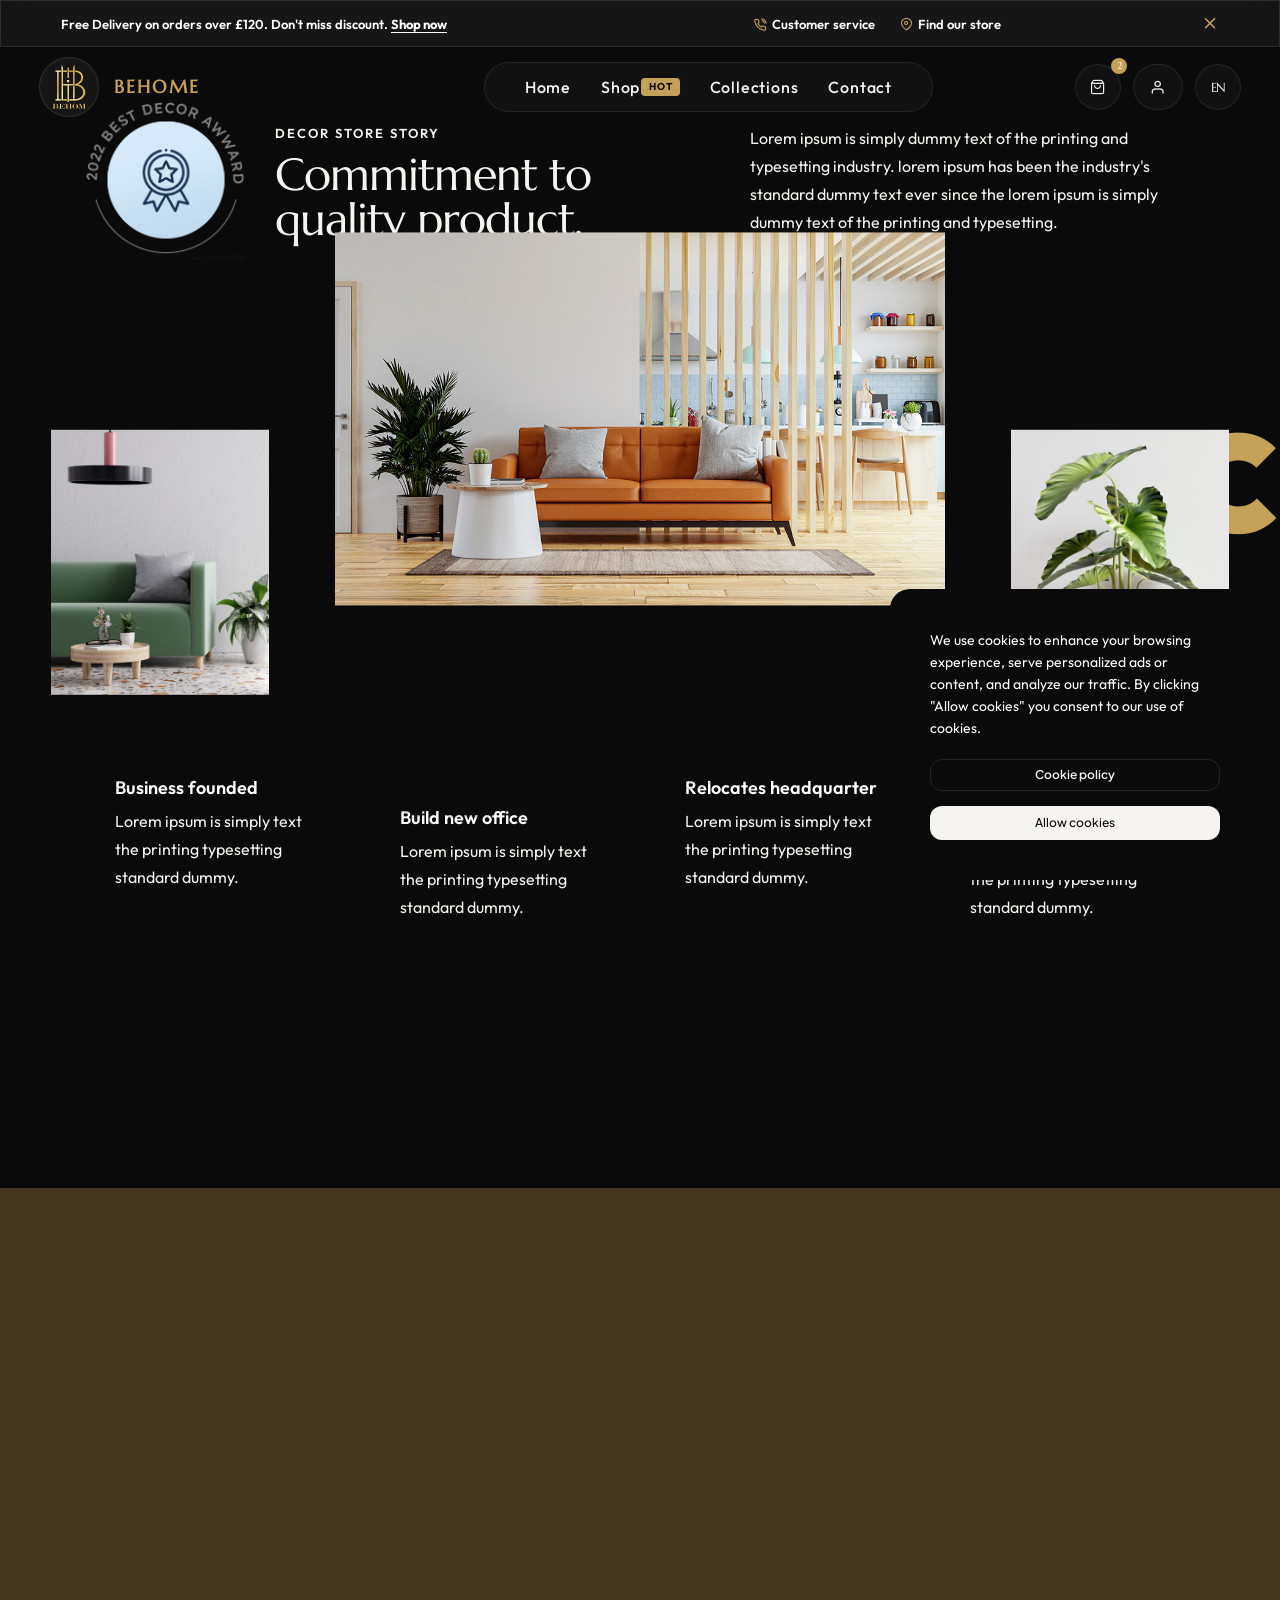
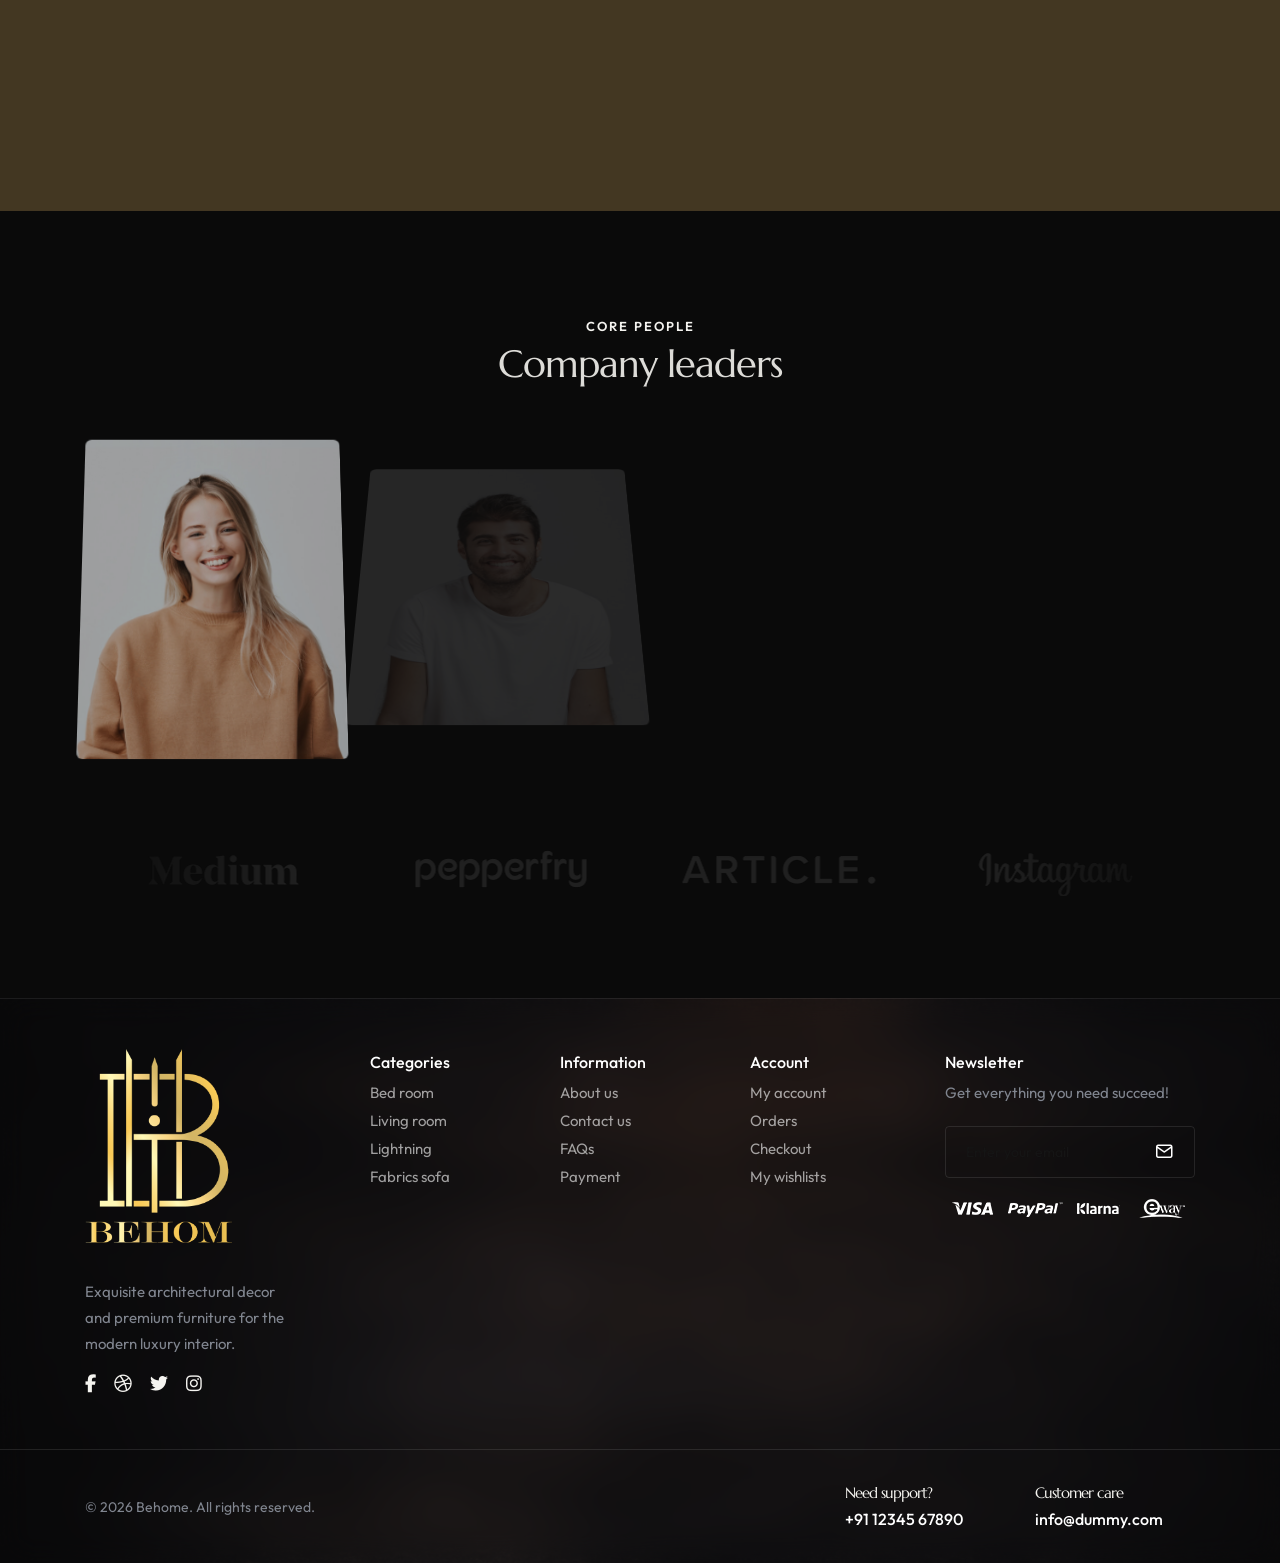
==== commit 822fb154: "first commit" ====
--- a/demo-decor-store-about.html
+++ b/demo-decor-store-about.html
@@ -1,52 +1,45 @@
-﻿<!doctype html>
+﻿<!DOCTYPE html>
+
 <html class="no-js" lang="en">
-
 <head>
-    <title>Behome - Premium Architectural Decor & Luxury Furniture</title>
-    <meta charset="utf-8">
-    <meta http-equiv="X-UA-Compatible" content="IE=edge" />
-    <meta name="author" content="ThemeZaa">
-    <meta name="viewport" content="width=device-width,initial-scale=1.0" />
-    <meta name="description"
-        content="Behome - Premium E-commerce experience for architectural decor, luxury furniture, and high-end interior design. Elevate your living space with our curated collections.">
-
-    <!-- Open Graph / Facebook -->
-    <meta property="og:type" content="website">
-    <meta property="og:url" content="https://mubashir111.github.io/blackrock_ecommerse/">
-    <meta property="og:title" content="Behome - Premium Architectural Decor & Luxury Furniture">
-    <meta property="og:description"
-        content="Behome - Premium E-commerce experience for architectural decor, luxury furniture, and high-end interior design. Elevate your living space with our curated collections.">
-    <meta property="og:image" content="https://mubashir111.github.io/blackrock_ecommerse/images/sharing-preview.png">
-    <meta property="og:image:width" content="1200">
-    <meta property="og:image:height" content="630">
-    <meta property="og:site_name" content="Behome">
-
-    <!-- Twitter -->
-    <meta property="twitter:card" content="summary_large_image">
-    <meta property="twitter:url" content="https://mubashir111.github.io/blackrock_ecommerse/">
-    <meta property="twitter:title" content="Behome - Premium Architectural Decor & Luxury Furniture">
-    <meta property="twitter:description"
-        content="Behome - Premium E-commerce experience for architectural decor, luxury furniture, and high-end interior design. Elevate your living space with our curated collections.">
-    <meta property="twitter:image"
-        content="https://mubashir111.github.io/blackrock_ecommerse/images/sharing-preview.png">
-    <!-- favicon icon -->
-    <link rel="shortcut icon" href="images/favicon.png">
-    <link rel="apple-touch-icon" href="images/apple-touch-icon-57x57.png">
-    <link rel="apple-touch-icon" sizes="72x72" href="images/apple-touch-icon-72x72.png">
-    <link rel="apple-touch-icon" sizes="114x114" href="images/apple-touch-icon-114x114.png">
-    <!-- google fonts preconnect -->
-    <link rel="preconnect" href="https://fonts.googleapis.com" crossorigin>
-    <link rel="preconnect" href="https://fonts.gstatic.com" crossorigin>
-    <!-- style sheets and font icons  -->
-    <link rel="stylesheet" href="css/vendors.min.css" />
-    <link rel="stylesheet" href="css/icon.min.css" />
-    <link rel="stylesheet" href="css/style.min.css" />
-    <link rel="stylesheet" href="css/responsive.min.css" />
-    <link rel="stylesheet" href="demos/decor-store/decor-store.css?v=7" />
-</head>
-
-<body data-mobile-nav-style="classic" class="bg-dark-gray">
-    <!-- start header -->
+<title>Behome - Premium Architectural Decor &amp; Luxury Furniture</title>
+<meta charset="utf-8"/>
+<meta content="IE=edge" http-equiv="X-UA-Compatible"/>
+<meta content="ThemeZaa" name="author">
+<meta content="width=device-width,initial-scale=1.0" name="viewport"/>
+<meta content="Behome - Premium E-commerce experience for architectural decor, luxury furniture, and high-end interior design. Elevate your living space with our curated collections." name="description">
+<!-- Open Graph / Facebook -->
+<meta content="website" property="og:type"/>
+<meta content="https://mubashir111.github.io/blackrock_ecommerse/" property="og:url"/>
+<meta content="Behome - Premium Architectural Decor &amp; Luxury Furniture" property="og:title"/>
+<meta content="Behome - Premium E-commerce experience for architectural decor, luxury furniture, and high-end interior design. Elevate your living space with our curated collections." property="og:description"/>
+<meta content="https://mubashir111.github.io/blackrock_ecommerse/images/sharing-preview.png" property="og:image"/>
+<meta content="1200" property="og:image:width"/>
+<meta content="630" property="og:image:height"/>
+<meta content="Behome" property="og:site_name"/>
+<!-- Twitter -->
+<meta content="summary_large_image" property="twitter:card"/>
+<meta content="https://mubashir111.github.io/blackrock_ecommerse/" property="twitter:url"/>
+<meta content="Behome - Premium Architectural Decor &amp; Luxury Furniture" property="twitter:title"/>
+<meta content="Behome - Premium E-commerce experience for architectural decor, luxury furniture, and high-end interior design. Elevate your living space with our curated collections." property="twitter:description"/>
+<meta content="https://mubashir111.github.io/blackrock_ecommerse/images/sharing-preview.png" property="twitter:image"/>
+<!-- favicon icon -->
+<link href="images/favicon.png" rel="shortcut icon"/>
+<link href="images/apple-touch-icon-57x57.png" rel="apple-touch-icon"/>
+<link href="images/apple-touch-icon-72x72.png" rel="apple-touch-icon" sizes="72x72"/>
+<link href="images/apple-touch-icon-114x114.png" rel="apple-touch-icon" sizes="114x114"/>
+<!-- google fonts preconnect -->
+<link crossorigin="" href="https://fonts.googleapis.com" rel="preconnect"/>
+<link crossorigin="" href="https://fonts.gstatic.com" rel="preconnect"/>
+<!-- style sheets and font icons  -->
+<link href="css/vendors.min.css" rel="stylesheet"/>
+<link href="css/icon.min.css" rel="stylesheet"/>
+<link href="css/style.min.css" rel="stylesheet"/>
+<link href="css/responsive.min.css" rel="stylesheet"/>
+<link href="demos/decor-store/decor-store.css?v=7" rel="stylesheet"/>
+</meta></meta></head>
+<body class="bg-dark-gray" data-mobile-nav-style="classic">
+<!-- start header -->
     <header class="header-with-topbar">
         <!-- start header top bar -->
         <div
@@ -55,19 +48,19 @@
                 <div class="row h-45px align-items-center m-0">
                     <div class="col-lg-7 col-md-8 text-center text-md-start">
                         <div class="fs-13 text-white fw-600">Free Delivery on orders over £120. Don't miss
-                            discount. <a href="demo-decor-store-shop.html"
-                                class="text-white fw-700 text-decoration-line-bottom">Shop now</a></div>
+                            discount. <a class="text-white fw-700 text-decoration-line-bottom"
+                                href="demo-decor-store-shop.html">Shop now</a></div>
                     </div>
                     <div class="col-lg-5 col-md-4 text-end d-flex justify-content-end align-items-center">
                         <div class="d-none d-md-flex align-items-center">
-                            <a href="demo-decor-store-contact.html"
-                                class="widget fs-13 text-white fw-600 me-25px text-white"><i
+                            <a class="widget fs-13 text-white fw-600 me-25px text-white"
+                                href="demo-decor-store-contact.html"><i
                                     class="feather icon-feather-phone-call"></i>Customer service</a>
-                            <a href="demo-decor-store-contact.html"
-                                class="widget fs-13 text-white fw-600 me-25px d-none d-lg-inline-block"><i
-                                    class="feather icon-feather-map-pin"></i>Find our store</a>
+                            <a class="widget fs-13 text-white fw-600 me-25px d-none d-lg-inline-block"
+                                href="demo-decor-store-contact.html"><i class="feather icon-feather-map-pin"></i>Find
+                                our store</a>
                         </div>
-                        <a href="javascript:void(0)" class="text-white fs-18 ms-auto"><i
+                        <a class="text-white fs-18 ms-auto" href="javascript:void(0)"><i
                                 class="feather icon-feather-x"></i></a>
                     </div>
                 </div>
@@ -76,248 +69,315 @@
         <!-- end header top bar -->
         <!-- start navigation -->
         <nav class="navbar navbar-expand-lg header-light bg-transparent disable-fixed px-lg-0 py-lg-0">
-            <div class="container-fluid glass-effect px-4 d-flex align-items-center"
-                style="height: 80px; background: rgba(255,255,255,0.03); border-bottom: 1px solid rgba(255,255,255,0.08); backdrop-filter: blur(15px);">
+            <div class="container-fluid px-4 d-flex align-items-center" style="height: 80px;">
                 <div class="row w-100 align-items-center m-0">
-                    <div class="col-xl-3 col-lg-2 d-flex align-items-center">
-                        <a class="navbar-brand me-0" href="index.html">
-                            <img src="images/new/logo/Behome%20Final%20.png" alt="Behome Logo">
+                    <div class="col-5 col-xl-3 col-lg-2 order-1 d-flex align-items-center">
+                        <a class="glass-logo-wrapper" href="index.html">
+                            <div class="glass-logo-box">
+                                <img alt="Behome Logo" src="images/new/logo/Behome%20Final%20.png" />
+                            </div>
+                            <span class="logo-text">BEHOME</span>
                         </a>
                     </div>
-                    <div class="col-xl-6 col-lg-8 menu-order position-static">
-                        <button class="navbar-toggler float-start" type="button" data-bs-toggle="collapse"
-                            data-bs-target="#navbarNav" aria-controls="navbarNav" aria-label="Toggle navigation">
-                            <span class="navbar-toggler-line"></span>
-                            <span class="navbar-toggler-line"></span>
-                            <span class="navbar-toggler-line"></span>
-                            <span class="navbar-toggler-line"></span>
-                        </button>
-                        <div class="collapse navbar-collapse justify-content-center" id="navbarNav">
-                            <ul class="navbar-nav">
-                                <li class="nav-item"><a href="index.html" class="nav-link text-white-hover">Home</a>
-                                </li>
-                                <li class="nav-item dropdown submenu">
-                                    <a href="demo-decor-store-shop.html" class="nav-link text-white-hover">Shop <span
-                                            class="badge bg-base-color text-white fw-700 py-1 px-2 rounded-1 ms-1"
-                                            style="font-size: 10px; vertical-align: middle;">HOT</span></a>
-                                    <i class="fa-solid fa-angle-down dropdown-toggle" id="navbarDropdownMenuLink1"
-                                        role="button" data-bs-toggle="dropdown" aria-expanded="false"></i>
-                                    <div class="dropdown-menu submenu-content"
-                                        aria-labelledby="navbarDropdownMenuLink1">
-                                        <div class="d-lg-flex mega-menu m-auto flex-column">
-                                            <div class="row row-cols-1 row-cols-lg-5 mb-60px md-mb-30px sm-mb-20px">
-                                                <div class="col">
-                                                    <ul>
-                                                        <li class="sub-title">Furniture</li>
-                                                        <li><a href="demo-decor-store-shop.html">Modern chair</a></li>
-                                                        <li><a href="demo-decor-store-shop.html">Luxurious sofa</a></li>
-                                                        <li><a href="demo-decor-store-shop.html">Sitting tables</a></li>
-                                                        <li><a href="demo-decor-store-shop.html">Century cabinet</a></li>
-                                                        <li><a href="demo-decor-store-shop.html">Wooden stool</a></li>
-                                                        <li><a href="demo-decor-store-shop.html">Dining tabl</a></li>
-                                                    </ul>
+                    <div class="col-12 col-xl-6 col-lg-8 order-3 order-lg-2 menu-order position-static">
+                        <div class="collapse navbar-collapse justify-content-end" id="navbarNav">
+                            <!-- Mobile Navigation Header -->
+                            <div class="mobile-nav-header d-lg-none">
+                                <div class="mobile-logo">
+                                    <a class="glass-logo-wrapper" href="index.html">
+                                        <div class="glass-logo-box">
+                                            <img alt="Behome Logo" src="images/new/logo/Behome%20Final%20.png" />
+                                        </div>
+                                        <span class="logo-text">BEHOME</span>
+                                    </a>
+                                </div>
+                                <div class="mobile-icons">
+                                    <a class="icon-box position-relative" href="demo-decor-store-cart.html">
+                                        <i class="feather icon-feather-shopping-bag"></i>
+                                        <span
+                                            class="cart-count alt-font bg-base-color text-white d-flex align-items-center justify-content-center rounded-circle position-absolute"
+                                            style="width: 14px; height: 14px; font-size: 9px; top: -4px; right: -4px; font-weight: 700;">2</span>
+                                    </a>
+                                    <a class="icon-box" href="demo-decor-store-account.html">
+                                        <i class="feather icon-feather-user"></i>
+                                    </a>
+                                    <div class="close-button" data-bs-target="#navbarNav" data-bs-toggle="collapse">
+                                        <i class="feather icon-feather-x"></i>
+                                    </div>
+                                </div>
+                            </div>
+                            <div class="glass-pill-nav">
+                                <ul class="navbar-nav">
+                                    <li class="nav-item"><a class="nav-link text-white-hover" href="index.html">Home</a>
+                                    </li>
+                                    <li class="nav-item dropdown submenu">
+                                        <a class="nav-link text-white-hover" href="demo-decor-store-shop.html">Shop
+                                            <span
+                                                class="badge bg-base-color text-dark-gray fw-700 py-1 px-2 rounded-1 ms-1"
+                                                style="font-size: 10px; vertical-align: middle;">HOT</span></a>
+                                        <i aria-expanded="false" class="fa-solid fa-angle-down dropdown-toggle"
+                                            data-bs-toggle="dropdown" id="navbarDropdownMenuLink1" role="button"></i>
+                                        <div aria-labelledby="navbarDropdownMenuLink1"
+                                            class="dropdown-menu submenu-content">
+                                            <div class="d-lg-flex mega-menu m-auto flex-column">
+                                                <div class="row row-cols-1 row-cols-lg-5 mb-60px md-mb-30px sm-mb-20px">
+                                                    <div class="col">
+                                                        <ul>
+                                                            <li class="sub-title">Furniture</li>
+                                                            <li><a href="demo-decor-store-shop.html">Modern chair</a>
+                                                            </li>
+                                                            <li><a href="demo-decor-store-shop.html">Luxurious sofa</a>
+                                                            </li>
+                                                            <li><a href="demo-decor-store-shop.html">Sitting tables</a>
+                                                            </li>
+                                                            <li><a href="demo-decor-store-shop.html">Century cabinet</a>
+                                                            </li>
+                                                            <li><a href="demo-decor-store-shop.html">Wooden stool</a>
+                                                            </li>
+                                                            <li><a href="demo-decor-store-shop.html">Dining tabl</a>
+                                                            </li>
+                                                        </ul>
+                                                    </div>
+                                                    <div class="col">
+                                                        <ul>
+                                                            <li class="sub-title">Lighting</li>
+                                                            <li><a href="demo-decor-store-shop.html">Table lamps</a>
+                                                            </li>
+                                                            <li><a href="demo-decor-store-shop.html">Wall lights</a>
+                                                            </li>
+                                                            <li><a href="demo-decor-store-shop.html">Ceiling lights</a>
+                                                            </li>
+                                                            <li><a href="demo-decor-store-shop.html">Chandeliers</a>
+                                                            </li>
+                                                            <li><a href="demo-decor-store-shop.html">Smart lights</a>
+                                                            </li>
+                                                            <li><a href="demo-decor-store-shop.html">Outdoor lights</a>
+                                                            </li>
+                                                        </ul>
+                                                    </div>
+                                                    <div class="col">
+                                                        <ul>
+                                                            <li class="sub-title">Decor</li>
+                                                            <li><a href="demo-decor-store-shop.html">Home decor</a></li>
+                                                            <li><a href="demo-decor-store-shop.html">Kitchen decor</a>
+                                                            </li>
+                                                            <li><a href="demo-decor-store-shop.html">Office decor</a>
+                                                            </li>
+                                                            <li><a href="demo-decor-store-shop.html">Wooden mirrors</a>
+                                                            </li>
+                                                            <li><a href="demo-decor-store-shop.html">Designer clocks</a>
+                                                            </li>
+                                                            <li><a href="demo-decor-store-shop.html">Spiritual</a></li>
+                                                        </ul>
+                                                    </div>
+                                                    <div class="col">
+                                                        <ul>
+                                                            <li class="sub-title">Cabinetry</li>
+                                                            <li><a href="demo-decor-store-shop.html">Wardrobes</a></li>
+                                                            <li><a href="demo-decor-store-shop.html">Shoe racks</a></li>
+                                                            <li><a href="demo-decor-store-shop.html">Movable</a></li>
+                                                            <li><a href="demo-decor-store-shop.html">Folding storage</a>
+                                                            </li>
+                                                            <li><a href="demo-decor-store-shop.html">Wooden units</a>
+                                                            </li>
+                                                            <li><a href="demo-decor-store-shop.html">Kids storage</a>
+                                                            </li>
+                                                        </ul>
+                                                    </div>
+                                                    <div class="col">
+                                                        <ul>
+                                                            <li class="sub-title">Commercial</li>
+                                                            <li><a href="demo-decor-store-shop.html">Hotel furniture</a>
+                                                            </li>
+                                                            <li><a href="demo-decor-store-shop.html">Bar furniture</a>
+                                                            </li>
+                                                            <li><a href="demo-decor-store-shop.html">School
+                                                                    furniture</a>
+                                                            </li>
+                                                            <li><a href="demo-decor-store-shop.html">Public
+                                                                    furniture</a>
+                                                            </li>
+                                                            <li><a href="demo-decor-store-shop.html">Office
+                                                                    furniture</a>
+                                                            </li>
+                                                            <li><a href="demo-decor-store-shop.html">Lab furniture</a>
+                                                            </li>
+                                                        </ul>
+                                                    </div>
                                                 </div>
-                                                <div class="col">
-                                                    <ul>
-                                                        <li class="sub-title">Lighting</li>
-                                                        <li><a href="demo-decor-store-shop.html">Table lamps</a></li>
-                                                        <li><a href="demo-decor-store-shop.html">Wall lights</a></li>
-                                                        <li><a href="demo-decor-store-shop.html">Ceiling lights</a></li>
-                                                        <li><a href="demo-decor-store-shop.html">Chandeliers</a></li>
-                                                        <li><a href="demo-decor-store-shop.html">Smart lights</a></li>
-                                                        <li><a href="demo-decor-store-shop.html">Outdoor lights</a></li>
-                                                    </ul>
-                                                </div>
-                                                <div class="col">
-                                                    <ul>
-                                                        <li class="sub-title">Decor</li>
-                                                        <li><a href="demo-decor-store-shop.html">Home decor</a></li>
-                                                        <li><a href="demo-decor-store-shop.html">Kitchen decor</a></li>
-                                                        <li><a href="demo-decor-store-shop.html">Office decor</a></li>
-                                                        <li><a href="demo-decor-store-shop.html">Wooden mirrors</a></li>
-                                                        <li><a href="demo-decor-store-shop.html">Designer clocks</a></li>
-                                                        <li><a href="demo-decor-store-shop.html">Spiritual</a></li>
-                                                    </ul>
-                                                </div>
-                                                <div class="col">
-                                                    <ul>
-                                                        <li class="sub-title">Cabinetry</li>
-                                                        <li><a href="demo-decor-store-shop.html">Wardrobes</a></li>
-                                                        <li><a href="demo-decor-store-shop.html">Shoe racks</a></li>
-                                                        <li><a href="demo-decor-store-shop.html">Movable</a></li>
-                                                        <li><a href="demo-decor-store-shop.html">Folding storage</a></li>
-                                                        <li><a href="demo-decor-store-shop.html">Wooden units</a></li>
-                                                        <li><a href="demo-decor-store-shop.html">Kids storage</a></li>
-                                                    </ul>
-                                                </div>
-                                                <div class="col">
-                                                    <ul>
-                                                        <li class="sub-title">Commercial</li>
-                                                        <li><a href="demo-decor-store-shop.html">Hotel furniture</a></li>
-                                                        <li><a href="demo-decor-store-shop.html">Bar furniture</a></li>
-                                                        <li><a href="demo-decor-store-shop.html">School furniture</a></li>
-                                                        <li><a href="demo-decor-store-shop.html">Public furniture</a></li>
-                                                        <li><a href="demo-decor-store-shop.html">Office furniture</a></li>
-                                                        <li><a href="demo-decor-store-shop.html">Lab furniture</a></li>
-                                                    </ul>
-                                                </div>
-                                            </div>
-                                            <div class="row row-cols-1 row-cols-md-2">
-                                                <div class="col">
-                                                    <a href="demo-decor-store-shop.html"><img class="w-100"
-                                                            src="images/demo-decor-store-menu-banner-01.jpg" alt=""></a>
-                                                </div>
-                                                <div class="col">
-                                                    <a href="demo-decor-store-shop.html"><img class="w-100"
-                                                            src="images/demo-decor-store-menu-banner-02.jpg" alt=""></a>
+                                                <div class="row row-cols-1 row-cols-md-2">
+                                                    <div class="col">
+                                                        <a href="demo-decor-store-shop.html"><img alt="" class="w-100"
+                                                                src="images/demo-decor-store-menu-banner-01.jpg" /></a>
+                                                    </div>
+                                                    <div class="col">
+                                                        <a href="demo-decor-store-shop.html"><img alt="" class="w-100"
+                                                                src="images/demo-decor-store-menu-banner-02.jpg" /></a>
+                                                    </div>
                                                 </div>
                                             </div>
                                         </div>
-                                    </div>
-                                </li>
-                                <li class="nav-item dropdown submenu">
-                                    <a href="demo-decor-store-collections.html"
-                                        class="nav-link text-white-hover">Collections</a>
-                                    <i class="fa-solid fa-angle-down dropdown-toggle" id="navbarDropdownMenuLink2"
-                                        role="button" data-bs-toggle="dropdown" aria-expanded="false"></i>
-                                    <div class="dropdown-menu submenu-content"
-                                        aria-labelledby="navbarDropdownMenuLink2">
-                                        <div class="d-lg-flex mega-menu m-auto flex-column">
-                                            <div
-                                                class="row row-cols-2 row-cols-lg-6 row-cols-sm-3 md-pt-15px align-items-center justify-content-center mb-60px md-mb-30px sm-mb-0">
-                                                <div class="col md-mb-30px">
-                                                    <a href="demo-decor-store-collections.html" class="text-center">
-                                                        <img src="images/demo-decor-store-menu-category-01.jpg" alt="">
-                                                    </a>
-                                                    <a href="demo-decor-store-collections.html"
-                                                        class="btn btn-hover-animation text-uppercase-inherit fw-600 ls-0px justify-content-center">
-                                                        <span>
-                                                            <span class="btn-text text-white fs-16">Designer
-                                                                stool</span>
-                                                            <span class="btn-icon"><i
-                                                                    class="fa-solid fa-arrow-right m-0"></i></span>
-                                                        </span>
-                                                    </a>
+                                    </li>
+                                    <li class="nav-item dropdown submenu">
+                                        <a class="nav-link text-white-hover"
+                                            href="demo-decor-store-collections.html">Collections</a>
+                                        <i aria-expanded="false" class="fa-solid fa-angle-down dropdown-toggle"
+                                            data-bs-toggle="dropdown" id="navbarDropdownMenuLink2" role="button"></i>
+                                        <div aria-labelledby="navbarDropdownMenuLink2"
+                                            class="dropdown-menu submenu-content">
+                                            <div class="d-lg-flex mega-menu m-auto flex-column">
+                                                <div
+                                                    class="row row-cols-2 row-cols-lg-6 row-cols-sm-3 md-pt-15px align-items-center justify-content-center mb-60px md-mb-30px sm-mb-0">
+                                                    <div class="col md-mb-30px">
+                                                        <a class="text-center" href="demo-decor-store-collections.html">
+                                                            <img alt=""
+                                                                src="images/demo-decor-store-menu-category-01.jpg" />
+                                                        </a>
+                                                        <a class="btn btn-hover-animation text-uppercase-inherit fw-600 ls-0px justify-content-center"
+                                                            href="demo-decor-store-collections.html">
+                                                            <span>
+                                                                <span class="btn-text text-dark-gray fs-16">Designer
+                                                                    stool</span>
+                                                                <span class="btn-icon"><i
+                                                                        class="fa-solid fa-arrow-right m-0"></i></span>
+                                                            </span>
+                                                        </a>
+                                                    </div>
+                                                    <div class="col md-mb-30px">
+                                                        <a class="text-center" href="demo-decor-store-collections.html">
+                                                            <img alt=""
+                                                                src="images/demo-decor-store-menu-category-02.jpg" />
+                                                        </a>
+                                                        <a class="btn btn-hover-animation text-uppercase-inherit fw-600 ls-0px justify-content-center"
+                                                            href="demo-decor-store-collections.html">
+                                                            <span>
+                                                                <span class="btn-text text-dark-gray fs-16">Modern
+                                                                    chair</span>
+                                                                <span class="btn-icon"><i
+                                                                        class="fa-solid fa-arrow-right m-0"></i></span>
+                                                            </span>
+                                                        </a>
+                                                    </div>
+                                                    <div class="col md-mb-30px">
+                                                        <a class="text-center" href="demo-decor-store-collections.html">
+                                                            <img alt=""
+                                                                src="images/demo-decor-store-menu-category-03.jpg" />
+                                                        </a>
+                                                        <a class="btn btn-hover-animation text-uppercase-inherit fw-600 ls-0px justify-content-center"
+                                                            href="demo-decor-store-collections.html">
+                                                            <span>
+                                                                <span class="btn-text text-dark-gray fs-16">Table
+                                                                    lamp</span>
+                                                                <span class="btn-icon"><i
+                                                                        class="fa-solid fa-arrow-right m-0"></i></span>
+                                                            </span>
+                                                        </a>
+                                                    </div>
+                                                    <div class="col md-mb-30px">
+                                                        <a class="text-center" href="demo-decor-store-collections.html">
+                                                            <img alt=""
+                                                                src="images/demo-decor-store-menu-category-04.jpg" />
+                                                        </a>
+                                                        <a class="btn btn-hover-animation text-uppercase-inherit fw-600 ls-0px justify-content-center"
+                                                            href="demo-decor-store-collections.html">
+                                                            <span>
+                                                                <span class="btn-text text-dark-gray fs-16">Home
+                                                                    decor</span>
+                                                                <span class="btn-icon"><i
+                                                                        class="fa-solid fa-arrow-right m-0"></i></span>
+                                                            </span>
+                                                        </a>
+                                                    </div>
+                                                    <div class="col md-mb-30px">
+                                                        <a class="text-center" href="demo-decor-store-collections.html">
+                                                            <img alt=""
+                                                                src="images/demo-decor-store-menu-category-05.jpg" />
+                                                        </a>
+                                                        <a class="btn btn-hover-animation text-uppercase-inherit fw-600 ls-0px justify-content-center"
+                                                            href="demo-decor-store-collections.html">
+                                                            <span>
+                                                                <span class="btn-text text-dark-gray fs-16">Ceramic
+                                                                    pots</span>
+                                                                <span class="btn-icon"><i
+                                                                        class="fa-solid fa-arrow-right m-0"></i></span>
+                                                            </span>
+                                                        </a>
+                                                    </div>
+                                                    <div class="col md-mb-30px">
+                                                        <a class="text-center" href="demo-decor-store-collections.html">
+                                                            <img alt=""
+                                                                src="images/demo-decor-store-menu-category-06.jpg" />
+                                                        </a>
+                                                        <a class="btn btn-hover-animation text-uppercase-inherit fw-600 ls-0px justify-content-center"
+                                                            href="demo-decor-store-collections.html">
+                                                            <span>
+                                                                <span class="btn-text text-dark-gray fs-16">Wooden
+                                                                    table</span>
+                                                                <span class="btn-icon"><i
+                                                                        class="fa-solid fa-arrow-right m-0"></i></span>
+                                                            </span>
+                                                        </a>
+                                                    </div>
                                                 </div>
-                                                <div class="col md-mb-30px">
-                                                    <a href="demo-decor-store-collections.html" class="text-center">
-                                                        <img src="images/demo-decor-store-menu-category-02.jpg" alt="">
-                                                    </a>
-                                                    <a href="demo-decor-store-collections.html"
-                                                        class="btn btn-hover-animation text-uppercase-inherit fw-600 ls-0px justify-content-center">
-                                                        <span>
-                                                            <span class="btn-text text-white fs-16">Modern chair</span>
-                                                            <span class="btn-icon"><i
-                                                                    class="fa-solid fa-arrow-right m-0"></i></span>
-                                                        </span>
-                                                    </a>
-                                                </div>
-                                                <div class="col md-mb-30px">
-                                                    <a href="demo-decor-store-collections.html" class="text-center">
-                                                        <img src="images/demo-decor-store-menu-category-03.jpg" alt="">
-                                                    </a>
-                                                    <a href="demo-decor-store-collections.html"
-                                                        class="btn btn-hover-animation text-uppercase-inherit fw-600 ls-0px justify-content-center">
-                                                        <span>
-                                                            <span class="btn-text text-white fs-16">Table lamp</span>
-                                                            <span class="btn-icon"><i
-                                                                    class="fa-solid fa-arrow-right m-0"></i></span>
-                                                        </span>
-                                                    </a>
-                                                </div>
-                                                <div class="col md-mb-30px">
-                                                    <a href="demo-decor-store-collections.html" class="text-center">
-                                                        <img src="images/demo-decor-store-menu-category-04.jpg" alt="">
-                                                    </a>
-                                                    <a href="demo-decor-store-collections.html"
-                                                        class="btn btn-hover-animation text-uppercase-inherit fw-600 ls-0px justify-content-center">
-                                                        <span>
-                                                            <span class="btn-text text-white fs-16">Home decor</span>
-                                                            <span class="btn-icon"><i
-                                                                    class="fa-solid fa-arrow-right m-0"></i></span>
-                                                        </span>
-                                                    </a>
-                                                </div>
-                                                <div class="col md-mb-30px">
-                                                    <a href="demo-decor-store-collections.html" class="text-center">
-                                                        <img src="images/demo-decor-store-menu-category-05.jpg" alt="">
-                                                    </a>
-                                                    <a href="demo-decor-store-collections.html"
-                                                        class="btn btn-hover-animation text-uppercase-inherit fw-600 ls-0px justify-content-center">
-                                                        <span>
-                                                            <span class="btn-text text-white fs-16">Ceramic pots</span>
-                                                            <span class="btn-icon"><i
-                                                                    class="fa-solid fa-arrow-right m-0"></i></span>
-                                                        </span>
-                                                    </a>
-                                                </div>
-                                                <div class="col md-mb-30px">
-                                                    <a href="demo-decor-store-collections.html" class="text-center">
-                                                        <img src="images/demo-decor-store-menu-category-06.jpg" alt="">
-                                                    </a>
-                                                    <a href="demo-decor-store-collections.html"
-                                                        class="btn btn-hover-animation text-uppercase-inherit fw-600 ls-0px justify-content-center">
-                                                        <span>
-                                                            <span class="btn-text text-white fs-16">Wooden table</span>
-                                                            <span class="btn-icon"><i
-                                                                    class="fa-solid fa-arrow-right m-0"></i></span>
-                                                        </span>
-                                                    </a>
-                                                </div>
-                                            </div>
-                                            <div class="row row-cols-1 row-cols-md-2">
-                                                <div class="col">
-                                                    <a href="demo-decor-store-collections.html"><img
-                                                            src="images/demo-decor-store-menu-banner-03.jpg" alt=""></a>
-                                                </div>
-                                                <div class="col">
-                                                    <a href="demo-decor-store-collections.html"><img
-                                                            src="images/demo-decor-store-menu-banner-04.jpg" alt=""></a>
+                                                <div class="row row-cols-1 row-cols-md-2">
+                                                    <div class="col">
+                                                        <a href="demo-decor-store-collections.html"><img alt=""
+                                                                src="images/demo-decor-store-menu-banner-03.jpg" /></a>
+                                                    </div>
+                                                    <div class="col">
+                                                        <a href="demo-decor-store-collections.html"><img alt=""
+                                                                src="images/demo-decor-store-menu-banner-04.jpg" /></a>
+                                                    </div>
                                                 </div>
                                             </div>
                                         </div>
-                                    </div>
-                                </li>
-                                <li class="nav-item"><a href="demo-decor-store-contact.html"
-                                        class="nav-link text-white-hover">Contact</a>
-                                </li>
-                            </ul>
+                                    </li>
+                                    <li class="nav-item"><a class="nav-link text-white-hover"
+                                            href="demo-decor-store-contact.html">Contact</a>
+                                    </li>
+                                </ul>
+                            </div>
                         </div>
                     </div>
-                    <div class="col-xl-3 col-lg-2 ms-auto d-flex justify-content-end align-items-center">
+                    <!-- Right Side Icons -->
+                    <div
+                        class="col-7 col-xl-3 col-lg-2 order-2 order-lg-3 ms-auto d-flex justify-content-end align-items-center">
                         <div class="d-flex align-items-center" style="gap: 12px;">
-                            <!-- Search and Account List -->
-                            <div class="position-relative d-flex align-items-center glass-effect px-3"
-                                style="background: rgba(255,255,255,0.03); border: 1px solid rgba(255,255,255,0.08); border-radius: 8px; height: 42px;">
-                                <a href="javascript:void(0)"
-                                    class="search-form-icon header-search-form text-white fs-15"><i
-                                        class="feather icon-feather-search"></i></a>
-                                <div class="border-start border-color-transparent-white-light mx-3"
-                                    style="height: 16px;"></div>
-                                <a href="demo-decor-store-account.html"
-                                    class="text-white fw-400 fs-14 text-nowrap">My
-                                    account</a>
-                            </div>
-
                             <!-- Cart Button -->
                             <div class="position-relative">
-                                <a href="demo-decor-store-cart.html"
-                                    class="glass-effect d-flex align-items-center justify-content-center"
-                                    style="width: 42px; height: 42px; background: rgba(255,255,255,0.03); border: 1px solid rgba(255,255,255,0.08); border-radius: 8px;">
+                                <a class="glass-icon-box" href="demo-decor-store-cart.html">
                                     <i class="feather icon-feather-shopping-bag text-white fs-15"></i>
                                 </a>
                                 <span
                                     class="cart-count alt-font bg-base-color text-white d-flex align-items-center justify-content-center rounded-circle position-absolute"
                                     style="width: 16px; height: 16px; font-size: 10px; top: -6px; right: -6px; font-weight: 700;">2</span>
                             </div>
-
                             <!-- User Profile Icon Box -->
-                            <div class="glass-effect d-flex align-items-center justify-content-center"
-                                style="width: 42px; height: 42px; background: rgba(255,255,255,0.03); border: 1px solid rgba(255,255,255,0.08); border-radius: 8px;">
-                                <a href="demo-decor-store-account.html"
-                                    class="d-flex align-items-center justify-content-center w-100 h-100">
+                            <div
+                                class="position-relative d-flex align-items-center glass-icon-box px-3 d-none d-lg-flex">
+                                <a class="d-flex align-items-center justify-content-center w-100 h-100"
+                                    href="demo-decor-store-account.html">
                                     <i class="feather icon-feather-user text-white fs-16"></i>
                                 </a>
+                            </div>
+                            <!-- Language Icon Box -->
+                            <div
+                                class="position-relative d-flex align-items-center glass-icon-box d-none d-lg-flex">
+                                <a class="alt-font text-white fw-700 fs-13 lh-1" href="#">
+                                    EN
+                                </a>
+                            </div>
+                            <!-- Mobile Menu Toggler -->
+                            <div
+                                class="glass-icon-box d-flex align-items-center justify-content-center d-lg-none">
+                                <button aria-controls="navbarNav" aria-label="Toggle navigation"
+                                    class="navbar-toggler p-0 border-0 bg-transparent" data-bs-target="#navbarNav"
+                                    data-bs-toggle="collapse" type="button">
+                                    <span class="navbar-toggler-line"></span>
+                                    <span class="navbar-toggler-line"></span>
+                                    <span class="navbar-toggler-line"></span>
+                                    <span class="navbar-toggler-line"></span>
+                                </button>
                             </div>
                         </div>
                     </div>
@@ -326,503 +386,486 @@
         </nav>
     </header>
     <!-- end header -->
-
-    <!-- start section -->
-    <section class="pb-3 position-relative overflow-hidden">
-        <div class="container">
-            <div class="row mb-4 align-items-center text-center text-sm-start">
-                <div class="col-lg-2 col-md-3 col-sm-4 xs-mb-20px"
-                    data-anime='{ "translateX": [0, 0], "opacity": [0,1], "duration": 600, "delay":100, "staggervalue": 150, "easing": "easeOutQuad" }'>
-                    <div
-                        class="position-relative d-md-flex flex-column align-items-center justify-content-center w-165px h-165px border-radius-100">
-                        <img src="images/demo-decor-store-about-01.png"
-                            class="position-absolute top-50 translate-middle-y" alt="">
-                        <img src="images/demo-decor-store-about-02.png" class="animation-rotation" alt="">
-                    </div>
-                </div>
-                <div class="col-lg-5 col-md-7 col-sm-8"
-                    data-anime='{ "translateX": [0, 0], "opacity": [0,1], "duration": 600, "delay":100, "staggervalue": 150, "easing": "easeOutQuad" }'>
-                    <span class="text-uppercase fs-13 ls-2px fw-600 mb-5px d-block">Decor store story</span>
-                    <h3 class="text-white alt-font fw-700 mb-0">Commitment to quality product.</h3>
-                </div>
-                <div class="col-lg-5 md-mt-30px last-paragraph-no-margin"
-                    data-anime='{ "translateX": [0, 0], "opacity": [0,1], "duration": 600, "delay":100, "staggervalue": 150, "easing": "easeOutQuad" }'>
-                    <p>Lorem ipsum is simply dummy text of the printing and typesetting industry. lorem ipsum has been
+<!-- start section -->
+<section class="pb-3 position-relative overflow-hidden">
+<div class="container">
+<div class="row mb-4 align-items-center text-center text-sm-start">
+<div class="col-lg-2 col-md-3 col-sm-4 xs-mb-20px" data-anime='{ "translateX": [0, 0], "opacity": [0,1], "duration": 600, "delay":100, "staggervalue": 150, "easing": "easeOutQuad" }'>
+<div class="position-relative d-md-flex flex-column align-items-center justify-content-center w-165px h-165px border-radius-100">
+<img alt="" class="position-absolute top-50 translate-middle-y" src="images/demo-decor-store-about-01.png"/>
+<img alt="" class="animation-rotation" src="images/demo-decor-store-about-02.png"/>
+</div>
+</div>
+<div class="col-lg-5 col-md-7 col-sm-8" data-anime='{ "translateX": [0, 0], "opacity": [0,1], "duration": 600, "delay":100, "staggervalue": 150, "easing": "easeOutQuad" }'>
+<span class="text-uppercase fs-13 ls-2px fw-600 mb-5px d-block">Decor store story</span>
+<h3 class="text-white alt-font fw-700 mb-0">Commitment to quality product.</h3>
+</div>
+<div class="col-lg-5 md-mt-30px last-paragraph-no-margin" data-anime='{ "translateX": [0, 0], "opacity": [0,1], "duration": 600, "delay":100, "staggervalue": 150, "easing": "easeOutQuad" }'>
+<p>Lorem ipsum is simply dummy text of the printing and typesetting industry. lorem ipsum has been
                         the industry's standard dummy text ever since the lorem ipsum is simply dummy text of the
                         printing and typesetting.</p>
-                </div>
-            </div>
-        </div>
-        <div class="container-fluid">
-            <div class="row align-items-center">
-                <div class="col-md-3 text-center p-4 md-p-15px" data-bottom-top="transform: translateY(-80px)"
-                    data-top-bottom="transform: translateY(80px)">
-                    <img class="w-100" src="images/demo-decor-store-about-img-03.jpg" alt="">
-                </div>
-                <div class="col-md-6 text-center" data-bottom-top="transform: translateY(80px)"
-                    data-top-bottom="transform: translateY(-80px)">
-                    <img class="w-100" src="images/demo-decor-store-about-img-01.jpg" alt="">
-                </div>
-                <div class="col-md-3 text-center p-4 md-p-15px" data-bottom-top="transform: translateY(-80px)"
-                    data-top-bottom="transform: translateY(80px)">
-                    <img class="w-100" src="images/demo-decor-store-about-img-02.jpg" alt="">
-                </div>
-            </div>
-        </div>
-        <!-- start marquees -->
-        <div
-            class="marquees-text fw-700 fs-200 lg-fs-150 md-fs-130 ls-minus-5px text-base-color text-nowrap position-absolute top-50 lg-mt-5 md-mt-15 sm-mt-22 right-100px text-center z-index-minus-1 d-none d-md-inline-block">
+</div>
+</div>
+</div>
+<div class="container-fluid">
+<div class="row align-items-center">
+<div class="col-md-3 text-center p-4 md-p-15px" data-bottom-top="transform: translateY(-80px)" data-top-bottom="transform: translateY(80px)">
+<img alt="" class="w-100" src="images/demo-decor-store-about-img-03.jpg"/>
+</div>
+<div class="col-md-6 text-center" data-bottom-top="transform: translateY(80px)" data-top-bottom="transform: translateY(-80px)">
+<img alt="" class="w-100" src="images/demo-decor-store-about-img-01.jpg"/>
+</div>
+<div class="col-md-3 text-center p-4 md-p-15px" data-bottom-top="transform: translateY(-80px)" data-top-bottom="transform: translateY(80px)">
+<img alt="" class="w-100" src="images/demo-decor-store-about-img-02.jpg"/>
+</div>
+</div>
+</div>
+<!-- start marquees -->
+<div class="marquees-text fw-700 fs-200 lg-fs-150 md-fs-130 ls-minus-5px text-base-color text-nowrap position-absolute top-50 lg-mt-5 md-mt-15 sm-mt-22 right-100px text-center z-index-minus-1 d-none d-md-inline-block">
             classic products</div>
-        <!-- end marquees -->
-    </section>
-    <!-- end section -->
-    <!-- start section -->
-    <section class="pt-0">
-        <div class="container">
-            <div class="row row-cols-auto row-cols-xl-4 row-cols-sm-2 lg-ps-10 lg-pe-10 md-ps-7 md-pe-7 sm-ps-0 sm-pe-0 position-relative mb-6 md-mb-8 lg-mt-20px"
-                data-anime='{ "el": "childs", "translateX": [50, 0], "opacity": [0,1], "duration": 600, "delay":100, "staggervalue": 150, "easing": "easeOutQuad" }'>
-                <!-- start features box item -->
-                <div class="col align-self-start xs-mb-30px">
-                    <div class="feature-box text-start ps-30px pe-30px sm-ps-20px sm-pe-20px">
-                        <div class="feature-box-icon position-absolute left-0px top-0px">
-                            <h1
-                                class="alt-font fs-90 text-outline text-outline-width-1px text-outline-color-dark-gray fw-800 ls-minus-1px opacity-2 mb-0">
+<!-- end marquees -->
+</section>
+<!-- end section -->
+<!-- start section -->
+<section class="pt-0">
+<div class="container">
+<div class="row row-cols-auto row-cols-xl-4 row-cols-sm-2 lg-ps-10 lg-pe-10 md-ps-7 md-pe-7 sm-ps-0 sm-pe-0 position-relative mb-6 md-mb-8 lg-mt-20px" data-anime='{ "el": "childs", "translateX": [50, 0], "opacity": [0,1], "duration": 600, "delay":100, "staggervalue": 150, "easing": "easeOutQuad" }'>
+<!-- start features box item -->
+<div class="col align-self-start xs-mb-30px">
+<div class="feature-box text-start ps-30px pe-30px sm-ps-20px sm-pe-20px">
+<div class="feature-box-icon position-absolute left-0px top-0px">
+<h1 class="alt-font fs-90 text-outline text-outline-width-1px text-outline-color-dark-gray fw-800 ls-minus-1px opacity-2 mb-0">
                                 01</h1>
-                        </div>
-                        <div class="feature-box-content last-paragraph-no-margin pt-30 lg-pt-22 xs-pt-40px">
-                            <span class="text-white fs-18 d-inline-block fw-600 mb-5px">Business founded</span>
-                            <p>Lorem ipsum is simply text the printing typesetting standard dummy.</p>
-                            <span class="w-60px h-2px bg-dark-gray mt-20px d-inline-block"></span>
-                        </div>
-                    </div>
-                </div>
-                <!-- end features box item -->
-                <!-- start features box item -->
-                <div class="col align-self-end mt-30px lg-mt-0">
-                    <div class="feature-box text-start ps-30px pe-30px sm-ps-20px sm-pe-20px">
-                        <div class="feature-box-icon position-absolute left-0px top-0px">
-                            <h1
-                                class="alt-font fs-90 text-outline text-outline-width-1px text-outline-color-dark-gray fw-800 ls-minus-1px opacity-2 mb-0">
+</div>
+<div class="feature-box-content last-paragraph-no-margin pt-30 lg-pt-22 xs-pt-40px">
+<span class="text-white fs-18 d-inline-block fw-600 mb-5px">Business founded</span>
+<p>Lorem ipsum is simply text the printing typesetting standard dummy.</p>
+<span class="w-60px h-2px bg-dark-gray mt-20px d-inline-block"></span>
+</div>
+</div>
+</div>
+<!-- end features box item -->
+<!-- start features box item -->
+<div class="col align-self-end mt-30px lg-mt-0">
+<div class="feature-box text-start ps-30px pe-30px sm-ps-20px sm-pe-20px">
+<div class="feature-box-icon position-absolute left-0px top-0px">
+<h1 class="alt-font fs-90 text-outline text-outline-width-1px text-outline-color-dark-gray fw-800 ls-minus-1px opacity-2 mb-0">
                                 02</h1>
-                        </div>
-                        <div class="feature-box-content last-paragraph-no-margin pt-30 lg-pt-22 xs-pt-40px">
-                            <span class="text-white fs-18 d-inline-block fw-600 mb-5px">Build new office</span>
-                            <p>Lorem ipsum is simply text the printing typesetting standard dummy.</p>
-                            <span class="w-60px h-2px bg-dark-gray mt-20px d-inline-block"></span>
-                        </div>
-                    </div>
-                </div>
-                <!-- end features box item -->
-                <!-- start features box item -->
-                <div class="col align-self-start lg-mt-30px">
-                    <div class="feature-box text-start ps-30px pe-30px sm-ps-20px sm-pe-20px">
-                        <div class="feature-box-icon position-absolute left-0px top-0px">
-                            <h1
-                                class="alt-font fs-90 text-outline text-outline-width-1px text-outline-color-dark-gray fw-800 ls-minus-1px opacity-2 mb-0">
+</div>
+<div class="feature-box-content last-paragraph-no-margin pt-30 lg-pt-22 xs-pt-40px">
+<span class="text-white fs-18 d-inline-block fw-600 mb-5px">Build new office</span>
+<p>Lorem ipsum is simply text the printing typesetting standard dummy.</p>
+<span class="w-60px h-2px bg-dark-gray mt-20px d-inline-block"></span>
+</div>
+</div>
+</div>
+<!-- end features box item -->
+<!-- start features box item -->
+<div class="col align-self-start lg-mt-30px">
+<div class="feature-box text-start ps-30px pe-30px sm-ps-20px sm-pe-20px">
+<div class="feature-box-icon position-absolute left-0px top-0px">
+<h1 class="alt-font fs-90 text-outline text-outline-width-1px text-outline-color-dark-gray fw-800 ls-minus-1px opacity-2 mb-0">
                                 03</h1>
-                        </div>
-                        <div class="feature-box-content last-paragraph-no-margin pt-30 lg-pt-22 xs-pt-40px">
-                            <span class="text-white fs-18 d-inline-block fw-600 mb-5px">Relocates headquarter</span>
-                            <p>Lorem ipsum is simply text the printing typesetting standard dummy.</p>
-                            <span class="w-60px h-2px bg-dark-gray mt-20px d-inline-block"></span>
-                        </div>
-                    </div>
-                </div>
-                <!-- end features box item -->
-                <!-- start features box item -->
-                <div class="col align-self-end lg-mt-30px">
-                    <div class="feature-box text-start ps-30px pe-30px sm-ps-20px sm-pe-20px">
-                        <div class="feature-box-icon position-absolute left-0px top-0px">
-                            <h1
-                                class="alt-font fs-90 text-outline text-outline-width-1px text-outline-color-dark-gray fw-800 ls-minus-1px opacity-2 mb-0">
+</div>
+<div class="feature-box-content last-paragraph-no-margin pt-30 lg-pt-22 xs-pt-40px">
+<span class="text-white fs-18 d-inline-block fw-600 mb-5px">Relocates headquarter</span>
+<p>Lorem ipsum is simply text the printing typesetting standard dummy.</p>
+<span class="w-60px h-2px bg-dark-gray mt-20px d-inline-block"></span>
+</div>
+</div>
+</div>
+<!-- end features box item -->
+<!-- start features box item -->
+<div class="col align-self-end lg-mt-30px">
+<div class="feature-box text-start ps-30px pe-30px sm-ps-20px sm-pe-20px">
+<div class="feature-box-icon position-absolute left-0px top-0px">
+<h1 class="alt-font fs-90 text-outline text-outline-width-1px text-outline-color-dark-gray fw-800 ls-minus-1px opacity-2 mb-0">
                                 04</h1>
-                        </div>
-                        <div class="feature-box-content last-paragraph-no-margin pt-30 lg-pt-22 xs-pt-40px">
-                            <span class="text-white fs-18 d-inline-block fw-600 mb-5px">Revenues of millions</span>
-                            <p>Lorem ipsum is simply text the printing typesetting standard dummy.</p>
-                            <span class="w-60px h-2px bg-dark-gray mt-20px d-inline-block"></span>
-                        </div>
-                    </div>
-                </div>
-                <!-- end features box item -->
-            </div>
-            <div class="row justify-content-center xs-mt-12"
-                data-anime='{ "el": "childs", "translateY": [50, 0], "opacity": [0,1], "duration": 600, "delay":100, "staggervalue": 150, "easing": "easeOutQuad" }'>
-                <div class="col-xl-9 col-lg-10">
-                    <div
-                        class="row align-items-center justify-content-center border border-color-extra-medium-gray border-radius-100px sm-border-radius-6px sm-mx-0">
-                        <div
-                            class="col-md-6 p-20px border-end border-color-transparent-dark-very-light text-center ls-minus-05px align-items-center d-flex justify-content-center sm-border-end-0 sm-pb-0 sm-mb-10px">
-                            <i class="bi bi-emoji-smile text-white icon-extra-medium me-10px"></i>
-                            <span class="text-white fs-18 text-start fw-500 xs-lh-28">Join the <span
-                                    class="fw-800">10000+</span> people trusting us.</span>
-                        </div>
-                        <div
-                            class="col-md-6 p-20px sm-pt-0 text-center ls-minus-05px align-items-center d-flex justify-content-center">
-                            <i class="bi bi-star text-white icon-extra-medium me-10px"></i>
-                            <span class="text-white fs-18 text-start fw-500">4.9 out of 5 - <span
-                                    class="fw-800">8549</span> Total reviews.</span>
-                        </div>
-                    </div>
-                </div>
-            </div>
-        </div>
-    </section>
-    <!-- end section -->
-    <!-- start section -->
-    <section data-parallax-background-ratio="0.5"
-        style="background-image: url(images/demo-decor-store-about-parallax-img.jpg)">
-        <div class="opacity-light bg-base-color"></div>
-        <div class="container">
-            <div class="row align-items-center justify-content-end"
-                data-anime='{ "el": "childs", "translateX": [50, 0],"opacity": [0,1], "duration": 800, "delay": 200, "staggervalue": 300, "easing": "easeOutQuad" }'>
-                <div class="col-lg-6 col-md-8">
-                    <div class="bg-dark-gray p-70px lg-p-35px position-relative border-radius-6px">
-                        <div class="swiper slider-one-slide text-slider-style-01 magic-cursor"
-                            data-slider-options='{ "slidesPerView": 1, "loop": true, "pagination": { "el": ".slider-one-slide-pagination", "clickable": true }, "autoplay": { "delay": 4000, "disableOnInteraction": false }, "navigation": { "nextEl": ".slider-one-slide-next-1", "prevEl": ".slider-one-slide-prev-1" }, "keyboard": { "enabled": true, "onlyInViewport": true }, "effect": "slide" }'>
-                            <div class="swiper-wrapper mb-10px">
-                                <!-- start text slider item -->
-                                <div class="swiper-slide last-paragraph-no-margin">
-                                    <div class="text-uppercase fs-13 fw-600 mb-5px ls-2px">World class
+</div>
+<div class="feature-box-content last-paragraph-no-margin pt-30 lg-pt-22 xs-pt-40px">
+<span class="text-white fs-18 d-inline-block fw-600 mb-5px">Revenues of millions</span>
+<p>Lorem ipsum is simply text the printing typesetting standard dummy.</p>
+<span class="w-60px h-2px bg-dark-gray mt-20px d-inline-block"></span>
+</div>
+</div>
+</div>
+<!-- end features box item -->
+</div>
+<div class="row justify-content-center xs-mt-12" data-anime='{ "el": "childs", "translateY": [50, 0], "opacity": [0,1], "duration": 600, "delay":100, "staggervalue": 150, "easing": "easeOutQuad" }'>
+<div class="col-xl-9 col-lg-10">
+<div class="row align-items-center justify-content-center border border-color-extra-medium-gray border-radius-100px sm-border-radius-6px sm-mx-0">
+<div class="col-md-6 p-20px border-end border-color-transparent-dark-very-light text-center ls-minus-05px align-items-center d-flex justify-content-center sm-border-end-0 sm-pb-0 sm-mb-10px">
+<i class="bi bi-emoji-smile text-white icon-extra-medium me-10px"></i>
+<span class="text-white fs-18 text-start fw-500 xs-lh-28">Join the <span class="fw-800">10000+</span> people trusting us.</span>
+</div>
+<div class="col-md-6 p-20px sm-pt-0 text-center ls-minus-05px align-items-center d-flex justify-content-center">
+<i class="bi bi-star text-white icon-extra-medium me-10px"></i>
+<span class="text-white fs-18 text-start fw-500">4.9 out of 5 - <span class="fw-800">8549</span> Total reviews.</span>
+</div>
+</div>
+</div>
+</div>
+</div>
+</section>
+<!-- end section -->
+<!-- start section -->
+<section data-parallax-background-ratio="0.5" style="background-image: url(images/demo-decor-store-about-parallax-img.jpg)">
+<div class="opacity-light bg-base-color"></div>
+<div class="container">
+<div class="row align-items-center justify-content-end" data-anime='{ "el": "childs", "translateX": [50, 0],"opacity": [0,1], "duration": 800, "delay": 200, "staggervalue": 300, "easing": "easeOutQuad" }'>
+<div class="col-lg-6 col-md-8">
+<div class="bg-dark-gray p-70px lg-p-35px position-relative border-radius-6px">
+<div class="swiper slider-one-slide text-slider-style-01 magic-cursor" data-slider-options='{ "slidesPerView": 1, "loop": true, "pagination": { "el": ".slider-one-slide-pagination", "clickable": true }, "autoplay": { "delay": 4000, "disableOnInteraction": false }, "navigation": { "nextEl": ".slider-one-slide-next-1", "prevEl": ".slider-one-slide-prev-1" }, "keyboard": { "enabled": true, "onlyInViewport": true }, "effect": "slide" }'>
+<div class="swiper-wrapper mb-10px">
+<!-- start text slider item -->
+<div class="swiper-slide last-paragraph-no-margin">
+<div class="text-uppercase fs-13 fw-600 mb-5px ls-2px">World class
                                         designers</div>
-                                    <h3 class="alt-font text-white fw-700 ls-minus-1px">Exclusive design</h3>
-                                    <p class="w-90 lg-w-100">Lorem ipsum dolor sit amet consectetur adipiscing elit do
+<h3 class="alt-font text-white fw-700 ls-minus-1px">Exclusive design</h3>
+<p class="w-90 lg-w-100">Lorem ipsum dolor sit amet consectetur adipiscing elit do
                                         eiusmod tempor incididunt ut labore et dolore magna ut enim veniam.</p>
-                                </div>
-                                <!-- end text slider item -->
-                                <!-- start text slider item -->
-                                <div class="swiper-slide">
-                                    <div class="text-uppercase fs-13 fw-600 mb-5px ls-2px">100% secure method
+</div>
+<!-- end text slider item -->
+<!-- start text slider item -->
+<div class="swiper-slide">
+<div class="text-uppercase fs-13 fw-600 mb-5px ls-2px">100% secure method
                                     </div>
-                                    <h3 class="alt-font text-white fw-700 ls-minus-1px">Secure payment</h3>
-                                    <p class="w-90 lg-w-100">Lorem ipsum dolor sit amet consectetur adipiscing elit do
+<h3 class="alt-font text-white fw-700 ls-minus-1px">Secure payment</h3>
+<p class="w-90 lg-w-100">Lorem ipsum dolor sit amet consectetur adipiscing elit do
                                         eiusmod tempor incididunt ut labore et dolore magna ut enim veniam.</p>
-                                </div>
-                                <!-- end text slider item -->
-                                <!-- start text slider item -->
-                                <div class="swiper-slide">
-                                    <div class="text-uppercase fs-13 fw-600 mb-5px ls-2px">24/7 support center
+</div>
+<!-- end text slider item -->
+<!-- start text slider item -->
+<div class="swiper-slide">
+<div class="text-uppercase fs-13 fw-600 mb-5px ls-2px">24/7 support center
                                     </div>
-                                    <h3 class="alt-font text-white fw-700 ls-minus-1px">Online support</h3>
-                                    <p class="w-90 lg-w-100">Lorem ipsum dolor sit amet consectetur adipiscing elit do
+<h3 class="alt-font text-white fw-700 ls-minus-1px">Online support</h3>
+<p class="w-90 lg-w-100">Lorem ipsum dolor sit amet consectetur adipiscing elit do
                                         eiusmod tempor incididunt ut labore et dolore magna ut enim veniam.</p>
-                                </div>
-                                <!-- end text slider item -->
-                            </div>
-                            <div class="d-flex">
-                                <!-- start slider navigation -->
-                                <div
-                                    class="slider-one-slide-prev-1 swiper-button-prev slider-navigation-style-04 border border-1 border-color-extra-medium-gray bg-dark-gray">
-                                    <i class="fa-solid fa-arrow-left icon-small text-white"></i></div>
-                                <div
-                                    class="slider-one-slide-next-1 swiper-button-next slider-navigation-style-04 border border-1 border-color-extra-medium-gray bg-dark-gray">
-                                    <i class="fa-solid fa-arrow-right icon-small text-white"></i></div>
-                                <!-- end slider navigation -->
-                            </div>
-                        </div>
-                    </div>
-                </div>
-            </div>
-        </div>
-    </section>
-    <!-- end section -->
-    <!-- start section -->
-    <section>
-        <div class="container">
-            <div class="row justify-content-center mb-40px sm-mb-30px">
-                <div class="col-lg-5 text-center"
-                    data-anime='{ "el": "childs", "translateY": [50, 0], "opacity": [0,1], "duration": 600, "delay": 0, "staggervalue": 150, "easing": "easeOutQuad" }'>
-                    <span class="text-uppercase fs-13 ls-2px fw-600">Core people</span>
-                    <h4 class="alt-font text-white fw-700 mb-20px">Company leaders</h4>
-                </div>
-            </div>
-            <div class="row row-cols-1 row-cols-lg-4 row-cols-sm-2 mb-8"
-                data-anime='{ "el": "childs", "translateY": [-15, 0], "perspective": [1200,1200], "scale": [1.1, 1], "rotateX": [50, 0], "opacity": [0,1], "duration": 800, "delay": 200, "staggervalue": 300, "easing": "easeOutQuad" }'>
-                <!-- start team member item -->
-                <div class="col team-style-08 border-radius-6px md-mb-30px">
-                    <figure class="mb-0 position-relative overflow-hidden border-radius-6px">
-                        <img src="images/team-08.jpg" alt="" />
-                        <figcaption
-                            class="w-100 h-100 d-flex align-items-end p-13 lg-p-10 bg-gradient-base-transparent border-radius-6px">
-                            <div class="w-100">
-                                <span class="team-member-name fw-500 text-white d-block">Jeremy dupont</span>
-                                <span class="member-designation fs-15 lh-20 text-white d-block">Director</span>
-                            </div>
-                            <div class="social-icon d-flex flex-column flex-shrink-1">
-                                <a href="https://www.twitter.com/" target="_blank" class="text-white bg-dark-gray"><i
-                                        class="fa-brands fa-twitter icon-small"></i></a>
-                            </div>
-                        </figcaption>
-                    </figure>
-                </div>
-                <!-- end team member item -->
-                <!-- start team member item -->
-                <div class="col team-style-08 border-radius-6px md-mb-30px">
-                    <figure class="mb-0 position-relative overflow-hidden border-radius-6px">
-                        <img src="images/team-09.jpg" alt="" />
-                        <figcaption
-                            class="w-100 h-100 d-flex align-items-end p-13 lg-p-10 bg-gradient-base-transparent border-radius-6px">
-                            <div class="w-100">
-                                <span class="team-member-name fw-500 text-white d-block">Jessica dover</span>
-                                <span class="member-designation fs-15 lh-20 text-white d-block">Founder</span>
-                            </div>
-                            <div class="social-icon d-flex flex-column flex-shrink-1">
-                                <a href="https://www.linkedin.com/" target="_blank" class="text-white bg-dark-gray"><i
-                                        class="fa-brands fa-linkedin-in icon-small"></i></a>
-                            </div>
-                        </figcaption>
-                    </figure>
-                </div>
-                <!-- end team member item -->
-                <!-- start team member item -->
-                <div class="col team-style-08 border-radius-6px md-mb-30px">
-                    <figure class="mb-0 position-relative overflow-hidden border-radius-6px">
-                        <img src="images/team-10.jpg" alt="" />
-                        <figcaption
-                            class="w-100 h-100 d-flex align-items-end p-13 lg-p-10 bg-gradient-base-transparent border-radius-6px">
-                            <div class="w-100">
-                                <span class="team-member-name fw-500 text-white d-block">Matthew taylor</span>
-                                <span class="member-designation fs-15 lh-20 text-white d-block">Manager</span>
-                            </div>
-                            <div class="social-icon d-flex flex-column flex-shrink-1">
-                                <a href="https://www.behance.net/" target="_blank" class="text-white bg-dark-gray"><i
-                                        class="fa-brands fa-behance icon-small"></i></a>
-                            </div>
-                        </figcaption>
-                    </figure>
-                </div>
-                <!-- end team member item -->
-                <!-- start team member item -->
-                <div class="col team-style-08 border-radius-6px md-mb-30px">
-                    <figure class="mb-0 position-relative overflow-hidden border-radius-6px">
-                        <img src="images/team-11.jpg" alt="" />
-                        <figcaption
-                            class="w-100 h-100 d-flex align-items-end p-13 lg-p-10 bg-gradient-base-transparent border-radius-6px">
-                            <div class="w-100">
-                                <span class="team-member-name fw-500 text-white d-block">Johncy parker</span>
-                                <span class="member-designation fs-15 lh-20 text-white d-block">Manager</span>
-                            </div>
-                            <div class="social-icon d-flex flex-column flex-shrink-1">
-                                <a href="https://www.facebook.com/" target="_blank" class="text-white bg-dark-gray"><i
-                                        class="fa-brands fa-facebook-f icon-small"></i></a>
-                            </div>
-                        </figcaption>
-                    </figure>
-                </div>
-                <!-- end team member item -->
-            </div>
-            <div class="row position-relative clients-style-08"
-                data-anime='{ "el": "childs", "translateX": [0, 0], "opacity": [0,1], "duration": 600, "delay":100, "staggervalue": 150, "easing": "easeOutQuad" }'>
-                <div class="col swiper text-center feather-shadow"
-                    data-slider-options='{ "slidesPerView": 1, "spaceBetween":0, "speed": 3000, "loop": true, "pagination": { "el": ".slider-four-slide-pagination-2", "clickable": false }, "allowTouchMove": false, "autoplay": { "delay":0, "disableOnInteraction": false, "pauseOnMouseEnter": false}, "navigation": { "nextEl": ".slider-four-slide-next-2", "prevEl": ".slider-four-slide-prev-2" }, "keyboard": { "enabled": true, "onlyInViewport": true }, "breakpoints": { "1200": { "slidesPerView": 4 }, "992": { "slidesPerView": 3 }, "576": { "slidesPerView": 2 } }, "effect": "slide" }'>
-                    <div class="swiper-wrapper marquee-slide">
-                        <!-- start client item -->
-                        <div class="swiper-slide">
-                            <a href="demo-decor-store-about.html#"><img src="images/demo-decor-store-client-01.png"
-                                    alt="" /></a>
-                        </div>
-                        <!-- end client item -->
-                        <!-- start client item -->
-                        <div class="swiper-slide">
-                            <a href="demo-decor-store-about.html#"><img src="images/demo-decor-store-client-02.png"
-                                    alt="" /></a>
-                        </div>
-                        <!-- end client item -->
-                        <!-- start client item -->
-                        <div class="swiper-slide">
-                            <a href="demo-decor-store-about.html#"><img src="images/demo-decor-store-client-03.png"
-                                    alt="" /></a>
-                        </div>
-                        <!-- end client item -->
-                        <!-- start client item -->
-                        <div class="swiper-slide">
-                            <a href="demo-decor-store-about.html#"><img src="images/demo-decor-store-client-04.png"
-                                    alt="" /></a>
-                        </div>
-                        <!-- end client item -->
-                        <!-- start client item -->
-                        <div class="swiper-slide">
-                            <a href="demo-decor-store-about.html#"><img src="images/demo-decor-store-client-05.png"
-                                    alt="" /></a>
-                        </div>
-                        <!-- end client item -->
-                        <!-- start client item -->
-                        <div class="swiper-slide">
-                            <a href="demo-decor-store-about.html#"><img src="images/demo-decor-store-client-01.png"
-                                    alt="" /></a>
-                        </div>
-                        <!-- end client item -->
-                        <!-- start client item -->
-                        <div class="swiper-slide">
-                            <a href="demo-decor-store-about.html#"><img src="images/demo-decor-store-client-02.png"
-                                    alt="" /></a>
-                        </div>
-                        <!-- end client item -->
-                        <!-- start client item -->
-                        <div class="swiper-slide">
-                            <a href="demo-decor-store-about.html#"><img src="images/demo-decor-store-client-03.png"
-                                    alt="" /></a>
-                        </div>
-                        <!-- end client item -->
-                    </div>
-                </div>
-            </div>
-        </div>
-    </section>
-    <!-- end section -->
-    <!-- start footer -->
-    <footer class="footer-dark bg-dark-gray pb-0 pt-0 cover-background"
-        style="background-image: linear-gradient(rgba(10, 10, 10, 0.85), rgba(10, 10, 10, 0.85)), url('images/new/bg/bg1.png')">
-        <div class="container pt-4 pb-4 md-pt-45px md-pb-45px">
-            <div class="row justify-content-center">
-                <!-- start footer column -->
-                <div class="col-6 col-lg-3 last-paragraph-no-margin order-sm-1 md-mb-50px xs-mb-30px">
-                    <a href="index.html" class="footer-logo mb-30px d-inline-block">
-                        <img src="images/new/logo/Behome%20Final%20.png" alt="Behome Logo" style="max-height: 200px;">
-                    </a>
-                    <p class="w-80 sm-w-100">Exquisite architectural decor and premium furniture for the modern luxury
+</div>
+<!-- end text slider item -->
+</div>
+<div class="d-flex">
+<!-- start slider navigation -->
+<div class="slider-one-slide-prev-1 swiper-button-prev slider-navigation-style-04 border border-1 border-color-extra-medium-gray bg-dark-gray">
+<i class="fa-solid fa-arrow-left icon-small text-white"></i>
+</div>
+<div class="slider-one-slide-next-1 swiper-button-next slider-navigation-style-04 border border-1 border-color-extra-medium-gray bg-dark-gray">
+<i class="fa-solid fa-arrow-right icon-small text-white"></i>
+</div>
+<!-- end slider navigation -->
+</div>
+</div>
+</div>
+</div>
+</div>
+</div>
+</section>
+<!-- end section -->
+<!-- start section -->
+<section>
+<div class="container">
+<div class="row justify-content-center mb-40px sm-mb-30px">
+<div class="col-lg-5 text-center" data-anime='{ "el": "childs", "translateY": [50, 0], "opacity": [0,1], "duration": 600, "delay": 0, "staggervalue": 150, "easing": "easeOutQuad" }'>
+<span class="text-uppercase fs-13 ls-2px fw-600">Core people</span>
+<h4 class="alt-font text-white fw-700 mb-20px">Company leaders</h4>
+</div>
+</div>
+<div class="row row-cols-1 row-cols-lg-4 row-cols-sm-2 mb-8" data-anime='{ "el": "childs", "translateY": [-15, 0], "perspective": [1200,1200], "scale": [1.1, 1], "rotateX": [50, 0], "opacity": [0,1], "duration": 800, "delay": 200, "staggervalue": 300, "easing": "easeOutQuad" }'>
+<!-- start team member item -->
+<div class="col team-style-08 border-radius-6px md-mb-30px">
+<figure class="mb-0 position-relative overflow-hidden border-radius-6px">
+<img alt="" src="images/team-08.jpg"/>
+<figcaption class="w-100 h-100 d-flex align-items-end p-13 lg-p-10 bg-gradient-base-transparent border-radius-6px">
+<div class="w-100">
+<span class="team-member-name fw-500 text-white d-block">Jeremy dupont</span>
+<span class="member-designation fs-15 lh-20 text-white d-block">Director</span>
+</div>
+<div class="social-icon d-flex flex-column flex-shrink-1">
+<a class="text-white bg-dark-gray" href="https://www.twitter.com/" target="_blank"><i class="fa-brands fa-twitter icon-small"></i></a>
+</div>
+</figcaption>
+</figure>
+</div>
+<!-- end team member item -->
+<!-- start team member item -->
+<div class="col team-style-08 border-radius-6px md-mb-30px">
+<figure class="mb-0 position-relative overflow-hidden border-radius-6px">
+<img alt="" src="images/team-09.jpg"/>
+<figcaption class="w-100 h-100 d-flex align-items-end p-13 lg-p-10 bg-gradient-base-transparent border-radius-6px">
+<div class="w-100">
+<span class="team-member-name fw-500 text-white d-block">Jessica dover</span>
+<span class="member-designation fs-15 lh-20 text-white d-block">Founder</span>
+</div>
+<div class="social-icon d-flex flex-column flex-shrink-1">
+<a class="text-white bg-dark-gray" href="https://www.linkedin.com/" target="_blank"><i class="fa-brands fa-linkedin-in icon-small"></i></a>
+</div>
+</figcaption>
+</figure>
+</div>
+<!-- end team member item -->
+<!-- start team member item -->
+<div class="col team-style-08 border-radius-6px md-mb-30px">
+<figure class="mb-0 position-relative overflow-hidden border-radius-6px">
+<img alt="" src="images/team-10.jpg"/>
+<figcaption class="w-100 h-100 d-flex align-items-end p-13 lg-p-10 bg-gradient-base-transparent border-radius-6px">
+<div class="w-100">
+<span class="team-member-name fw-500 text-white d-block">Matthew taylor</span>
+<span class="member-designation fs-15 lh-20 text-white d-block">Manager</span>
+</div>
+<div class="social-icon d-flex flex-column flex-shrink-1">
+<a class="text-white bg-dark-gray" href="https://www.behance.net/" target="_blank"><i class="fa-brands fa-behance icon-small"></i></a>
+</div>
+</figcaption>
+</figure>
+</div>
+<!-- end team member item -->
+<!-- start team member item -->
+<div class="col team-style-08 border-radius-6px md-mb-30px">
+<figure class="mb-0 position-relative overflow-hidden border-radius-6px">
+<img alt="" src="images/team-11.jpg"/>
+<figcaption class="w-100 h-100 d-flex align-items-end p-13 lg-p-10 bg-gradient-base-transparent border-radius-6px">
+<div class="w-100">
+<span class="team-member-name fw-500 text-white d-block">Johncy parker</span>
+<span class="member-designation fs-15 lh-20 text-white d-block">Manager</span>
+</div>
+<div class="social-icon d-flex flex-column flex-shrink-1">
+<a class="text-white bg-dark-gray" href="https://www.facebook.com/" target="_blank"><i class="fa-brands fa-facebook-f icon-small"></i></a>
+</div>
+</figcaption>
+</figure>
+</div>
+<!-- end team member item -->
+</div>
+<div class="row position-relative clients-style-08" data-anime='{ "el": "childs", "translateX": [0, 0], "opacity": [0,1], "duration": 600, "delay":100, "staggervalue": 150, "easing": "easeOutQuad" }'>
+<div class="col swiper text-center feather-shadow" data-slider-options='{ "slidesPerView": 1, "spaceBetween":0, "speed": 3000, "loop": true, "pagination": { "el": ".slider-four-slide-pagination-2", "clickable": false }, "allowTouchMove": false, "autoplay": { "delay":0, "disableOnInteraction": false, "pauseOnMouseEnter": false}, "navigation": { "nextEl": ".slider-four-slide-next-2", "prevEl": ".slider-four-slide-prev-2" }, "keyboard": { "enabled": true, "onlyInViewport": true }, "breakpoints": { "1200": { "slidesPerView": 4 }, "992": { "slidesPerView": 3 }, "576": { "slidesPerView": 2 } }, "effect": "slide" }'>
+<div class="swiper-wrapper marquee-slide">
+<!-- start client item -->
+<div class="swiper-slide">
+<a href="demo-decor-store-about.html#"><img alt="" src="images/demo-decor-store-client-01.png"/></a>
+</div>
+<!-- end client item -->
+<!-- start client item -->
+<div class="swiper-slide">
+<a href="demo-decor-store-about.html#"><img alt="" src="images/demo-decor-store-client-02.png"/></a>
+</div>
+<!-- end client item -->
+<!-- start client item -->
+<div class="swiper-slide">
+<a href="demo-decor-store-about.html#"><img alt="" src="images/demo-decor-store-client-03.png"/></a>
+</div>
+<!-- end client item -->
+<!-- start client item -->
+<div class="swiper-slide">
+<a href="demo-decor-store-about.html#"><img alt="" src="images/demo-decor-store-client-04.png"/></a>
+</div>
+<!-- end client item -->
+<!-- start client item -->
+<div class="swiper-slide">
+<a href="demo-decor-store-about.html#"><img alt="" src="images/demo-decor-store-client-05.png"/></a>
+</div>
+<!-- end client item -->
+<!-- start client item -->
+<div class="swiper-slide">
+<a href="demo-decor-store-about.html#"><img alt="" src="images/demo-decor-store-client-01.png"/></a>
+</div>
+<!-- end client item -->
+<!-- start client item -->
+<div class="swiper-slide">
+<a href="demo-decor-store-about.html#"><img alt="" src="images/demo-decor-store-client-02.png"/></a>
+</div>
+<!-- end client item -->
+<!-- start client item -->
+<div class="swiper-slide">
+<a href="demo-decor-store-about.html#"><img alt="" src="images/demo-decor-store-client-03.png"/></a>
+</div>
+<!-- end client item -->
+</div>
+</div>
+</div>
+</div>
+</section>
+<!-- end section -->
+<!-- start footer -->
+<footer class="footer-dark bg-dark-gray pb-0 pt-0 cover-background" style="background-image: linear-gradient(rgba(10, 10, 10, 0.85), rgba(10, 10, 10, 0.85)), url('images/new/bg/bg1.png')">
+<div class="container pt-4 pb-4 md-pt-45px md-pb-45px">
+<div class="row justify-content-center">
+<!-- start footer column -->
+<div class="col-6 col-lg-3 last-paragraph-no-margin order-sm-1 md-mb-50px xs-mb-30px">
+<a class="footer-logo mb-30px d-inline-block" href="index.html">
+<img alt="Behome Logo" src="images/new/logo/Behome%20Final%20.png" style="max-height: 200px;"/>
+</a>
+<p class="w-80 sm-w-100">Exquisite architectural decor and premium furniture for the modern luxury
                         interior.</p>
-                    <div class="elements-social social-icon-style-02 mt-15px">
-                        <ul class="small-icon light">
-                            <li><a class="facebook" href="https://www.facebook.com/" target="_blank"><i
-                                        class="fa-brands fa-facebook-f"></i></a></li>
-                            <li><a class="dribbble" href="http://www.dribbble.com" target="_blank"><i
-                                        class="fa-brands fa-dribbble"></i></a></li>
-                            <li><a class="twitter" href="https://www.twitter.com" target="_blank"><i
-                                        class="fa-brands fa-twitter"></i></a></li>
-                            <li><a class="instagram" href="https://www.instagram.com" target="_blank"><i
-                                        class="fa-brands fa-instagram"></i></a></li>
-                        </ul>
-                    </div>
-                </div>
-                <!-- end footer column -->
-                <!-- start footer column -->
-                <div class="col-6 col-lg-2 col-sm-4 xs-mb-30px order-sm-3 order-lg-2">
-                    <span class="fs-16 fw-500 d-block text-white mb-5px">Categories</span>
-                    <ul>
-                        <li><a href="demo-decor-store-shop.html">Bed room</a></li>
-                        <li><a href="demo-decor-store-shop.html">Living room</a></li>
-                        <li><a href="demo-decor-store-shop.html">Lightning</a></li>
-                        <li><a href="demo-decor-store-shop.html">Fabrics sofa</a></li>
-                    </ul>
-                </div>
-                <!-- end footer column -->
-                <!-- start footer column -->
-                <div class="col-6 col-lg-2 col-sm-4 xs-mb-30px order-sm-3 order-lg-2">
-                    <span class="fs-16 fw-500 d-block text-white mb-5px">Information</span>
-                    <ul>
-                        <li><a href="demo-decor-store-about.html">About us</a></li>
-                        <li><a href="demo-decor-store-contact.html">Contact us</a></li>
-                        <li><a href="demo-decor-store-faq.html">FAQs</a></li>
-                        <li><a href="demo-decor-store-faq.html">Payment</a></li>
-                    </ul>
-                </div>
-                <!-- end footer column -->
-                <!-- start footer column -->
-                <div class="col-6 col-lg-2 col-sm-4 xs-mb-30px order-sm-3 order-lg-2">
-                    <span class="fs-16 fw-500 d-block text-white mb-5px">Account</span>
-                    <ul>
-                        <li><a href="demo-decor-store-account.html">My account</a></li>
-                        <li><a href="demo-decor-store-cart.html">Orders</a></li>
-                        <li><a href="demo-decor-store-checkout.html">Checkout</a></li>
-                        <li><a href="demo-decor-store-wishlist.html">My wishlists</a></li>
-                    </ul>
-                </div>
-                <!-- end footer column -->
-                <!-- start footer column -->
-                <div class="col-lg-3 col-sm-6 ps-20px sm-ps-15px md-mb-50px xs-mb-0 order-sm-2 order-lg-5">
-                    <span class="fs-16 fw-500 d-block text-white mb-5px">Newsletter</span>
-                    <div class="mb-20px">Get everything you need succeed!</div>
-                    <div class="d-inline-block w-100 newsletter-style-02 position-relative mb-15px">
-                        <form action="https://craftohtml.themezaa.com/email-templates/subscribe-newsletter.php"
-                            method="post" class="position-relative w-100">
-                            <input
-                                class="bg-transparent border-color-transparent-white-light w-100 form-control pe-50px ps-20px lg-ps-15px required"
-                                type="email" name="email" placeholder="Enter your email" />
-                            <input type="hidden" name="redirect" value="">
-                            <button class="btn pe-20px submit" aria-label="submit"><i
-                                    class="icon feather icon-feather-mail icon-small text-white"></i></button>
-                            <div
-                                class="form-results border-radius-4px pt-5px pb-5px ps-15px pe-15px fs-14 lh-22 mt-10px w-100 text-center position-absolute d-none">
-                            </div>
-                        </form>
-                    </div>
-                    <div class="footer-card">
-                        <a href="demo-decor-store-shop.html" class="d-inline-block me-5px align-middle"><img
-                                src="images/demo-decor-store-payment-icon-01.png" alt=""></a>
-                        <a href="demo-decor-store-shop.html" class="d-inline-block me-5px align-middle"><img
-                                src="images/demo-decor-store-payment-icon-02.png" alt=""></a>
-                        <a href="demo-decor-store-shop.html" class="d-inline-block me-5px align-middle"><img
-                                src="images/demo-decor-store-payment-icon-03.png" alt=""></a>
-                        <a href="demo-decor-store-shop.html" class="d-inline-block me-5px align-middle"><img
-                                src="images/demo-decor-store-payment-icon-04.png" alt=""></a>
-                    </div>
-                </div>
-                <!-- end footer column -->
-            </div>
-        </div>
-        <div class="border-top border-color-transparent-white-light pt-30px pb-30px">
-            <div class="container">
-                <div class="row align-items-center justify-content-center">
-                    <div
-                        class="col-xl-8 last-paragraph-no-margin text-center text-xl-start lg-mt-20px order-3 order-xl-1">
-                        <p class="fs-14 mb-0 w-90 xl-w-100">This site is protected by reCAPTCHA and the Google <a
-                                href="demo-decor-store-shop.html" class="text-white text-decoration-line-bottom">privacy
-                                policy</a> and terms of service apply.</p>
-                        <p class="fs-14 w-90 xl-w-100">&copy; 2026 Crafto is Proudly Powered by <a
-                                href="https://www.themezaa.com/" target="_blank"
-                                class="text-white text-decoration-line-bottom">ThemeZaa</a></p>
-                    </div>
-                    <div class="col-6 col-xl-2 col-md-3 col-sm-5 text-center text-xl-start order-1 order-xl-2">
-                        <span class="lh-26 alt-font d-block">Need support?</span>
-                        <a href="tel:12345678910" class="fs-16 text-white fw-500">+1 234 567 8910</a>
-                    </div>
-                    <div class="col-6 col-xl-2 col-md-3 col-sm-5 text-center text-xl-start order-2 order-xl-3">
-                        <span class="lh-26 alt-font d-block">Customer care</span>
-                        <a href="cdn-cgi/l/email-protection.html#d8b1b6beb798bcb7b5b9b1b6f6bbb7b5"
-                            class="fs-16 text-white fw-500"><span class="__cf_email__"
-                                data-cfemail="d6bfb8b0b996b2b9bbb7bfb8f8b5b9bb">[email&#160;protected]</span></a>
-                    </div>
-                </div>
-            </div>
-        </div>
-    </footer>
-    <!-- end footer -->
-    <!-- start cookie message -->
-    <div id="cookies-model" class="cookie-message bg-dark-gray border-radius-8px">
-        <div class="cookie-description fs-14 text-white mb-20px lh-22">We use cookies to enhance your browsing
+<div class="elements-social social-icon-style-02 mt-15px">
+<ul class="small-icon light">
+<li><a class="facebook" href="https://www.facebook.com/" target="_blank"><i class="fa-brands fa-facebook-f"></i></a></li>
+<li><a class="dribbble" href="http://www.dribbble.com" target="_blank"><i class="fa-brands fa-dribbble"></i></a></li>
+<li><a class="twitter" href="https://www.twitter.com" target="_blank"><i class="fa-brands fa-twitter"></i></a></li>
+<li><a class="instagram" href="https://www.instagram.com" target="_blank"><i class="fa-brands fa-instagram"></i></a></li>
+</ul>
+</div>
+</div>
+<!-- end footer column -->
+<!-- start footer column -->
+<div class="col-6 col-lg-2 col-sm-4 xs-mb-30px order-sm-3 order-lg-2">
+<span class="fs-16 fw-500 d-block text-white mb-5px">Categories</span>
+<ul>
+<li><a href="demo-decor-store-shop.html">Bed room</a></li>
+<li><a href="demo-decor-store-shop.html">Living room</a></li>
+<li><a href="demo-decor-store-shop.html">Lightning</a></li>
+<li><a href="demo-decor-store-shop.html">Fabrics sofa</a></li>
+</ul>
+</div>
+<!-- end footer column -->
+<!-- start footer column -->
+<div class="col-6 col-lg-2 col-sm-4 xs-mb-30px order-sm-3 order-lg-2">
+<span class="fs-16 fw-500 d-block text-white mb-5px">Information</span>
+<ul>
+<li><a href="demo-decor-store-about.html">About us</a></li>
+<li><a href="demo-decor-store-contact.html">Contact us</a></li>
+<li><a href="demo-decor-store-faq.html">FAQs</a></li>
+<li><a href="demo-decor-store-faq.html">Payment</a></li>
+</ul>
+</div>
+<!-- end footer column -->
+<!-- start footer column -->
+<div class="col-6 col-lg-2 col-sm-4 xs-mb-30px order-sm-3 order-lg-2">
+<span class="fs-16 fw-500 d-block text-white mb-5px">Account</span>
+<ul>
+<li><a href="demo-decor-store-account.html">My account</a></li>
+<li><a href="demo-decor-store-cart.html">Orders</a></li>
+<li><a href="demo-decor-store-checkout.html">Checkout</a></li>
+<li><a href="demo-decor-store-wishlist.html">My wishlists</a></li>
+</ul>
+</div>
+<!-- end footer column -->
+<!-- start footer column -->
+<div class="col-lg-3 col-sm-6 ps-20px sm-ps-15px md-mb-50px xs-mb-0 order-sm-2 order-lg-5">
+<span class="fs-16 fw-500 d-block text-white mb-5px">Newsletter</span>
+<div class="mb-20px">Get everything you need succeed!</div>
+<div class="d-inline-block w-100 newsletter-style-02 position-relative mb-15px">
+<form action="https://craftohtml.themezaa.com/email-templates/subscribe-newsletter.php" class="position-relative w-100" method="post">
+<input class="bg-transparent border-color-transparent-white-light w-100 form-control pe-50px ps-20px lg-ps-15px required" name="email" placeholder="Enter your email" type="email"/>
+<input name="redirect" type="hidden" value=""/>
+<button aria-label="submit" class="btn pe-20px submit"><i class="icon feather icon-feather-mail icon-small text-white"></i></button>
+<div class="form-results border-radius-4px pt-5px pb-5px ps-15px pe-15px fs-14 lh-22 mt-10px w-100 text-center position-absolute d-none">
+</div>
+</form>
+</div>
+<div class="footer-card">
+<a class="d-inline-block me-5px align-middle" href="demo-decor-store-shop.html"><img alt="" src="images/demo-decor-store-payment-icon-01.png"/></a>
+<a class="d-inline-block me-5px align-middle" href="demo-decor-store-shop.html"><img alt="" src="images/demo-decor-store-payment-icon-02.png"/></a>
+<a class="d-inline-block me-5px align-middle" href="demo-decor-store-shop.html"><img alt="" src="images/demo-decor-store-payment-icon-03.png"/></a>
+<a class="d-inline-block me-5px align-middle" href="demo-decor-store-shop.html"><img alt="" src="images/demo-decor-store-payment-icon-04.png"/></a>
+</div>
+</div>
+<!-- end footer column -->
+</div>
+</div>
+<div class="border-top border-color-transparent-white-light pt-30px pb-30px">
+<div class="container">
+<div class="row align-items-center justify-content-center">
+<div class="col-xl-8 last-paragraph-no-margin text-center text-xl-start lg-mt-20px order-3 order-xl-1">
+<p class="fs-14 w-90 xl-w-100">© 2026 Behome. All rights reserved.</p>
+</div>
+<div class="col-6 col-xl-2 col-md-3 col-sm-5 text-center text-xl-start order-1 order-xl-2">
+<span class="lh-26 alt-font d-block">Need support?</span>
+<a class="fs-16 text-white fw-500" href="tel:911234567890">+91 12345 67890</a>
+</div>
+<div class="col-6 col-xl-2 col-md-3 col-sm-5 text-center text-xl-start order-2 order-xl-3">
+<span class="lh-26 alt-font d-block">Customer care</span>
+<a class="fs-16 text-white fw-500" href="mailto:info@dummy.com">info@dummy.com</a>
+</div>
+</div>
+</div>
+</div>
+</footer>
+<!-- end footer -->
+<!-- start cookie message -->
+<div class="cookie-message bg-dark-gray border-radius-8px" id="cookies-model">
+<div class="cookie-description fs-14 text-white mb-20px lh-22">We use cookies to enhance your browsing
             experience, serve personalized ads or content, and analyze our traffic. By clicking "Allow cookies" you
             consent to our use of cookies. </div>
-        <div class="cookie-btn">
-            <a href="demo-decor-store-about.html#"
-                class="btn btn-transparent-white border-1 border-color-transparent-white-light btn-very-small btn-switch-text btn-rounded w-100 mb-15px"
-                aria-label="btn">
-                <span>
-                    <span class="btn-double-text" data-text="Cookie policy">Cookie policy</span>
-                </span>
-            </a>
-            <a href="demo-decor-store-about.html#"
-                class="btn btn-white btn-very-small btn-switch-text btn-box-shadow accept_cookies_btn btn-rounded w-100"
-                data-accept-btn aria-label="text">
-                <span>
-                    <span class="btn-double-text" data-text="Allow cookies">Allow cookies</span>
-                </span>
-            </a>
-        </div>
-    </div>
-    <!-- end cookie message -->
-    <!-- start scroll progress -->
-    <div class="scroll-progress d-none d-xxl-block">
-        <a href="demo-decor-store-about.html#" class="scroll-top" aria-label="scroll">
-            <span class="scroll-text">Scroll</span><span class="scroll-line"><span class="scroll-point"></span></span>
-        </a>
-    </div>
-    <!-- end scroll progress -->
-    <!-- javascript libraries -->
-    <script data-cfasync="false" src="cdn-cgi/scripts/5c5dd728/cloudflare-static/email-decode.min.js"></script>
-    <script type="text/javascript" src="js/jquery.js"></script>
-    <script type="text/javascript" src="js/vendors.min.js"></script>
-    <script type="text/javascript" src="js/main.js"></script>
+<div class="cookie-btn">
+<a aria-label="btn" class="btn btn-transparent-white border-1 border-color-transparent-white-light btn-very-small btn-switch-text btn-rounded w-100 mb-15px" href="demo-decor-store-about.html#">
+<span>
+<span class="btn-double-text" data-text="Cookie policy">Cookie policy</span>
+</span>
+</a>
+<a aria-label="text" class="btn btn-white btn-very-small btn-switch-text btn-box-shadow accept_cookies_btn btn-rounded w-100" data-accept-btn="" href="demo-decor-store-about.html#">
+<span>
+<span class="btn-double-text" data-text="Allow cookies">Allow cookies</span>
+</span>
+</a>
+</div>
+</div>
+<!-- end cookie message -->
+<!-- start scroll progress -->
+<div class="scroll-progress d-none d-xxl-block">
+<a aria-label="scroll" class="scroll-top" href="demo-decor-store-about.html#">
+<span class="scroll-text">Scroll</span><span class="scroll-line"><span class="scroll-point"></span></span>
+</a>
+</div>
+<!-- end scroll progress -->
+<!-- javascript libraries -->
+<script data-cfasync="false" src="cdn-cgi/scripts/5c5dd728/cloudflare-static/email-decode.min.js"></script>
+<script src="js/jquery.js" type="text/javascript"></script>
+<script src="js/vendors.min.js" type="text/javascript"></script>
+<script src="js/main.js" type="text/javascript"></script>
+<!-- Mega Menu Alignment Fix -->
+    <script>
+        document.addEventListener('DOMContentLoaded', function () {
+            function updateMegaMenuPosition() {
+                if (window.innerWidth >= 992) {
+                    var container = document.querySelector('.navbar .container-fluid');
+                    if (!container) return;
+                    var containerRect = container.getBoundingClientRect();
+
+                    var megaMenus = document.querySelectorAll('.navbar-nav .dropdown-menu.submenu-content');
+                    megaMenus.forEach(function (menu) {
+                        var navItem = menu.closest('.nav-item');
+                        var pillNav = menu.closest('.glass-pill-nav');
+
+                        if (pillNav && navItem) {
+                            var pillRect = pillNav.getBoundingClientRect();
+                            var itemRect = navItem.getBoundingClientRect();
+
+                            // Since .nav-item now has position: relative (for the hover bridge),
+                            // we calculate the left offset to align with the container's left edge.
+                            var leftOffset = containerRect.left - itemRect.left;
+                            
+                            menu.style.setProperty('position', 'absolute', 'important');
+                            menu.style.setProperty('left', leftOffset + 'px', 'important');
+                            menu.style.setProperty('width', containerRect.width + 'px', 'important');
+                            menu.style.setProperty('max-width', containerRect.width + 'px', 'important');
+                            menu.style.setProperty('margin-left', '0', 'important');
+                            menu.style.setProperty('transform', 'none', 'important');
+                        }
+                    });
+                } else {
+                    var megaMenus = document.querySelectorAll('.navbar-nav .dropdown-menu.submenu-content');
+                    megaMenus.forEach(function (menu) {
+                        menu.style.removeProperty('position');
+                        menu.style.removeProperty('left');
+                        menu.style.removeProperty('width');
+                        menu.style.removeProperty('max-width');
+                        menu.style.removeProperty('margin-left');
+                        menu.style.removeProperty('transform');
+                    });
+                }
+            }
+
+            // Run on load and resize
+            updateMegaMenuPosition();
+            window.addEventListener('resize', updateMegaMenuPosition);
+
+            // Also run when any dropdown toggles are interacted with (hover for desktop)
+            var dropdowns = document.querySelectorAll('.navbar-nav .nav-item.dropdown');
+            dropdowns.forEach(function (dropdown) {
+                dropdown.addEventListener('mouseenter', updateMegaMenuPosition);
+            });
+        });
+    </script>
 </body>
-
 </html>
--- a/demos/decor-store/decor-store.css
+++ b/demos/decor-store/decor-store.css
@@ -14,7 +14,7 @@
     /* Secondary Dark Gray */
     --white: #F5F4F0;
     /* Alabaster White Text */
-    --font-heading: 'Marcellus', serif;
+    --font-heading: 'Marcellus', sans-serif;
     --primary-font: 'Outfit', sans-serif;
     --glass-bg: rgba(255, 255, 255, 0.05);
     /* Refined Glass */
@@ -175,15 +175,100 @@
     /* Restore the black background so slider content doesn't bleed through the menu */
     .navbar-collapse {
         background-color: var(--dark-gray);
-        padding: 15px;
+        padding: 0;
+        border-radius: 0;
+        margin-top: 0;
+        border: none;
+        position: fixed;
+        top: 0;
+        left: 0;
+        width: 100%;
+        height: 100vh !important;
+        z-index: 1000;
+        overflow-y: auto;
+    }
+
+    /* Custom Mobile Menu Header */
+    .mobile-nav-header {
+        display: flex;
+        align-items: center;
+        justify-content: space-between;
+        padding: 10px 20px;
+        background: rgba(255, 255, 255, 0.03);
+        border-bottom: 1px solid rgba(255, 255, 255, 0.08);
+        backdrop-filter: blur(15px);
+        -webkit-backdrop-filter: blur(15px);
+        min-height: 80px;
+        /* Ensure consistent height matching the main navbar */
+    }
+
+    .mobile-nav-header .mobile-logo {
+        display: flex;
+        align-items: center;
+    }
+
+    .mobile-nav-header .mobile-logo img {
+        max-height: 50px !important;
+        display: block;
+    }
+
+    .mobile-nav-header .mobile-icons {
+        display: flex;
+        align-items: center;
+        gap: 12px;
+        height: 100%;
+    }
+
+    .mobile-nav-header .icon-box,
+    .mobile-nav-header .close-button {
+        width: 42px;
+        height: 42px;
+        background: rgba(255, 255, 255, 0.05);
+        border: 1px solid rgba(255, 255, 255, 0.08);
         border-radius: 8px;
-        margin-top: 10px;
-        border: 1px solid rgba(255, 255, 255, 0.08);
+        display: flex !important;
+        align-items: center !important;
+        justify-content: center !important;
+        color: var(--white);
+        text-decoration: none;
+        margin: 0 !important;
+        padding: 0 !important;
+    }
+
+    .mobile-nav-header .close-button {
+        font-size: 20px;
+        cursor: pointer;
     }
 
     /* Ensure the main links have top borders to separate them nicely */
+    .navbar-nav {
+        padding: 20px 0;
+    }
+
     .navbar-nav .nav-item {
-        border-bottom: 1px solid rgba(255, 255, 255, 0.08);
+        border-bottom: 1px solid rgba(255, 255, 255, 0.05);
+        padding: 0 20px;
+    }
+
+    .navbar-nav .nav-link {
+        padding: 15px 0 !important;
+        font-size: 14px !important;
+        letter-spacing: 1px;
+    }
+
+    /* Submenu link visibility fix for mobile dark theme */
+    .navbar-nav .dropdown-menu a,
+    .navbar-nav .dropdown-menu .mega-menu ul li a {
+        color: rgba(255, 255, 255, 0.7) !important;
+        padding-top: 8px !important;
+        padding-bottom: 8px !important;
+        display: inline-block;
+        transition: color 0.3s ease;
+    }
+
+    .navbar-nav .dropdown-menu a:hover,
+    .navbar-nav .dropdown-menu .mega-menu ul li a:hover {
+        color: var(--base-color) !important;
     }
 }
 
@@ -195,26 +280,32 @@
     transition: all 0.3s ease;
 }
 
-/* Logo replication from blackrock-arch */
-.logo-group {
+/* Glassy Logo Styles */
+.glass-logo-wrapper {
     display: flex;
     align-items: center;
-    gap: 20px;
+    gap: 15px;
     text-decoration: none;
 }
 
-.logo-circle {
-    width: 50px;
-    height: 50px;
+.glass-logo-box {
+    width: 60px;
+    height: 60px;
     border-radius: 50%;
     border: 1px solid rgba(255, 255, 255, 0.1);
     display: flex;
     flex-direction: column;
     justify-content: center;
     align-items: center;
-    background: rgba(255, 255, 255, 0.1);
-    backdrop-filter: blur(10px);
-    -webkit-backdrop-filter: blur(10px);
+    background: rgba(255, 255, 255, 0.05);
+    backdrop-filter: blur(15px);
+    -webkit-backdrop-filter: blur(15px);
+    overflow: hidden;
+}
+
+.glass-logo-box img {
+    max-height: 45px !important;
+    padding: 0 !important;
 }
 
 .logo-text {
@@ -271,14 +362,7 @@
     border-radius: 5px;
 }
 
-.navbar .navbar-nav .btn.btn-dark-gray,
-.rev-btn.btn-dark-gray,
-.navbar,
-.btn.btn-large {
-
-    backdrop-filter: blur(20px) !important;
-    -webkit-backdrop-filter: blur(20px) !important;
-}
+
 
 h1,
 h2,
@@ -322,11 +406,144 @@
     color: var(--white) !important;
     padding-left: 15px !important;
     padding-right: 15px !important;
-    text-transform: uppercase;
+    text-transform: none;
 }
 
 .navbar .navbar-nav .nav-link:hover {
     color: var(--base-color) !important;
+}
+
+/* --- Glass Pill Navbar Styles --- */
+@media (min-width: 992px) {
+    .glass-pill-nav {
+        background: rgba(255, 255, 255, 0.03);
+        border: 1px solid rgba(255, 255, 255, 0.08);
+        border-radius: 50px;
+        height: 50px;
+        padding: 0 25px;
+        display: flex;
+        align-items: center;
+    }
+}
+
+.glass-icon-box {
+    background: rgba(255, 255, 255, 0.03);
+    border: 1px solid rgba(255, 255, 255, 0.08);
+    border-radius: 50px;
+    /* Fully rounded to exactly match reference */
+    height: 46px;
+    min-width: 46px;
+    display: flex;
+    align-items: center;
+    justify-content: center;
+    backdrop-filter: blur(15px);
+    -webkit-backdrop-filter: blur(15px);
+    transition: all 0.3s ease;
+    color: var(--white);
+}
+
+.glass-icon-box.search-box {
+    padding: 0 20px;
+    min-width: auto;
+}
+
+.glass-icon-box:hover {
+    background: rgba(255, 255, 255, 0.1);
+    border-color: rgba(255, 255, 255, 0.2);
+}
+
+.glass-icon-box i {
+    font-size: 16px;
+    color: var(--white) !important;
+}
+
+/* Mega Menu Full Width Fix */
+@media (min-width: 992px) {
+    .navbar .container-fluid {
+        position: relative !important;
+    }
+
+    .navbar .row,
+    .navbar .row>div,
+    .navbar-collapse,
+    .glass-pill-nav,
+    .navbar .navbar-nav,
+    .navbar .navbar-nav .nav-item {
+        position: static !important;
+    }
+
+    /* Bridge the gap between nav-item and mega menu to maintain hover state */
+    .navbar .navbar-nav .nav-item.dropdown {
+        position: relative !important;
+    }
+
+    .navbar .navbar-nav .nav-item.dropdown::after {
+        content: "";
+        position: absolute;
+        top: 100%;
+        left: 0;
+        width: 100%;
+        height: 50px;
+        /* Sufficient height to bridge the gap */
+        background: transparent;
+        z-index: 1;
+        pointer-events: none;
+    }
+
+    .navbar .navbar-nav .nav-item.dropdown:hover::after {
+        pointer-events: auto;
+    }
+
+    /* Ensure the mega menu spans the full width of the navbar container */
+    .navbar .navbar-nav .dropdown-menu.submenu-content {
+        position: fixed !important;
+        width: 100vw;
+        left: 0;
+        top: 100% !important;
+        margin: 0;
+        /* Set by JS */
+        padding: 50px 0 !important;
+        background-color: #f7f7f7 !important;
+        box-shadow: 0 15px 30px rgba(0, 0, 0, 0.1) !important;
+        transform: none !important;
+        border: none !important;
+    }
+
+    .navbar .navbar-nav .submenu-content ul {
+        padding: 0 15px !important;
+    }
+
+    .navbar .navbar-nav .submenu-content li.sub-title {
+        color: #232323 !important;
+        font-weight: 700 !important;
+        font-size: 15px !important;
+        margin-bottom: 20px !important;
+        text-transform: capitalize !important;
+    }
+
+    .navbar .navbar-nav .submenu-content li a {
+        color: #626262 !important;
+        font-size: 14px !important;
+        padding: 8px 0 !important;
+        display: block !important;
+        transition: all 0.3s ease !important;
+    }
+
+    .navbar .navbar-nav .submenu-content li a:hover {
+        color: var(--base-color) !important;
+        padding-left: 5px !important;
+    }
+
+    .navbar .navbar-nav .submenu-content .alt-font {
+        color: #232323 !important;
+        margin-top: 10px !important;
+    }
+
+    .mega-menu-banner-row {
+        margin-top: 30px !important;
+        padding-top: 30px !important;
+        border-top: 1px solid rgba(0, 0, 0, 0.05) !important;
+    }
 }
 
 .navbar .navbar-nav .submenu-content ul .sub-title {
@@ -657,6 +874,38 @@
     .tab-style-04 .nav-tabs .nav-item .nav-link {
         line-height: 35px;
     }
+}
+
+/* Glass Pill Navbar Container */
+@media (min-width: 992px) {
+    .glass-pill-nav {
+        display: flex;
+        justify-content: flex-end;
+        align-items: center;
+        margin-left: auto;
+    }
+}
+
+/* Independent Background Element for the Pill */
+.glass-pill-bg {
+    position: absolute;
+    top: 50%;
+    left: 50%;
+    transform: translate(-50%, -50%);
+    width: auto;
+    min-width: 500px;
+    /* Adjust based on your nav width */
+    height: 60px;
+    /* Match nav height */
+    background: rgba(255, 255, 255, 0.1);
+    backdrop-filter: blur(15px);
+    -webkit-backdrop-filter: blur(15px);
+    border: 1px solid rgba(255, 255, 255, 0.2);
+    border-radius: 50px;
+    box-shadow: 0 4px 30px rgba(0, 0, 0, 0.1);
+    z-index: 0;
+    /* Behind navbar */
+    padding: 0 30px;
 }
 
 /* Revolution slider */
@@ -1253,8 +1502,139 @@
     border: 1px solid rgba(255, 255, 255, 0.1) !important;
 }
 
+/* Slider Next Navigation Radius */
+#slide-1-layer-13,
+#slide-2-layer-13 {
+    border-radius: 15px 0 0 0 !important;
+    overflow: hidden !important;
+    transition: background-color 0.3s ease !important;
+}
+
+#slide-1-layer-13:hover,
+#slide-2-layer-13:hover,
+#slide-1-layer-13:hover span,
+#slide-2-layer-13:hover span {
+    background-color: var(--base-color) !important;
+    color: var(--dark-gray) !important;
+}
+
+#slide-1-layer-14,
+#slide-2-layer-14 {
+    border-radius: 0 15px 0 0 !important;
+    overflow: hidden !important;
+}
+
 .btn.btn-dark-gray:hover {
     background-color: var(--base-color) !important;
     border-color: var(--base-color) !important;
     color: var(--dark-gray) !important;
+}
+
+/* Single Product Slider Navigation Visibility */
+.product-image .slider-product-next,
+.product-image .slider-product-prev {
+    opacity: 1 !important;
+    visibility: visible !important;
+    display: flex !important;
+    background-color: rgba(20, 20, 20, 0.8) !important;
+    backdrop-filter: blur(10px);
+    -webkit-backdrop-filter: blur(10px);
+    border: 1px solid rgba(255, 255, 255, 0.3) !important;
+    transition: all 0.3s ease !important;
+    position: absolute !important;
+    top: 50% !important;
+    transform: translateY(-50%) !important;
+    z-index: 100 !important;
+    width: 40px !important;
+    height: 40px !important;
+    justify-content: center !important;
+    align-items: center !important;
+}
+
+.product-image .slider-product-next {
+    right: 20px !important;
+    left: auto !important;
+}
+
+.product-image .slider-product-prev {
+    left: 20px !important;
+    right: auto !important;
+}
+
+.product-image .slider-product-next:hover,
+.product-image .slider-product-prev:hover {
+    background-color: var(--base-color) !important;
+    border-color: var(--base-color) !important;
+}
+
+.product-image .slider-product-next i,
+.product-image .slider-product-prev i {
+    color: #ffffff !important;
+    font-size: 12px !important;
+    font-weight: 900 !important;
+}
+
+/* Category and Tags Link Colors */
+.product-info a {
+    color: rgba(255, 255, 255, 0.7) !important;
+    transition: color 0.3s ease;
+}
+
+.product-info a:hover {
+    color: var(--base-color) !important;
+}
+
+/* Global Card & Block Border Radius Increase */
+.shop-box,
+.blog-image,
+.border-radius-4px,
+.border-radius-8px,
+.border-radius-100 {
+    border-radius: 20px !important;
+}
+
+/* Specific button radius increase */
+.btn,
+.btn-extra-large,
+.wishlist,
+.quantity,
+.border-radius-5px {
+    border-radius: 12px !important;
+}
+
+/* Thumbnail and Image radius increase */
+.product-image img,
+.product-image-thumb .swiper-slide img,
+.gallery-box img {
+    border-radius: 15px !important;
+}
+
+/* Form and Checkout Box radius increase */
+.cookie-message,
+.bg-dark-gray.ps-30px.pe-30px.pt-25px.pb-25px,
+.form-results {
+    border-radius: 20px !important;
+}
+
+/* Glassy Footer Override */
+footer.footer-dark.bg-dark-gray.cover-background {
+    /* Override the 85% dark gradient inline style so we can see the image clearly to blur it */
+    background-image: url('../../images/new/bg/bg1.png') !important;
+    position: relative !important;
+    z-index: 1 !important;
+}
+
+/* Create the frosted glass layer over the background image but under the content */
+footer.footer-dark.bg-dark-gray.cover-background::before {
+    content: '' !important;
+    position: absolute !important;
+    top: 0 !important;
+    left: 0 !important;
+    right: 0 !important;
+    bottom: 0 !important;
+    background-color: rgba(10, 10, 10, 0.5) !important;
+    backdrop-filter: blur(15px) !important;
+    -webkit-backdrop-filter: blur(15px) !important;
+    z-index: -1 !important;
+    border-top: 1px solid var(--glass-border) !important;
 }
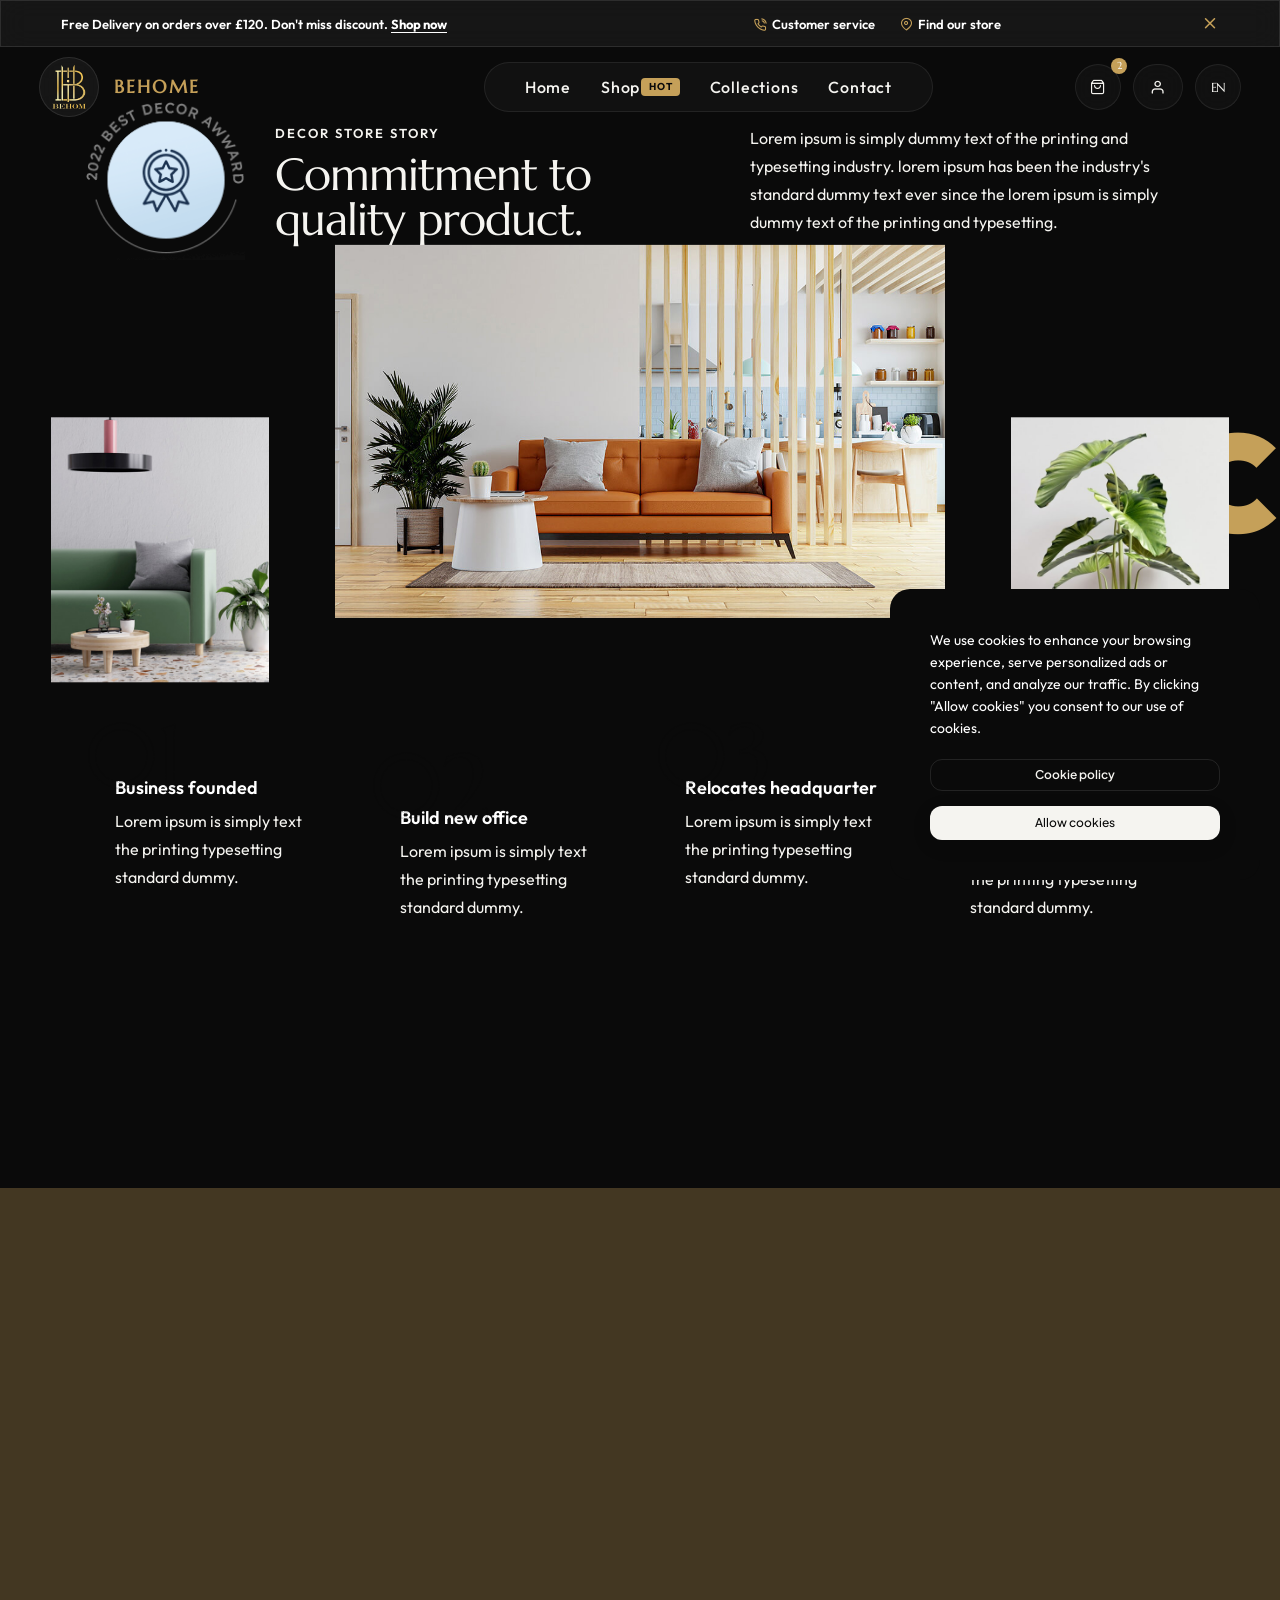
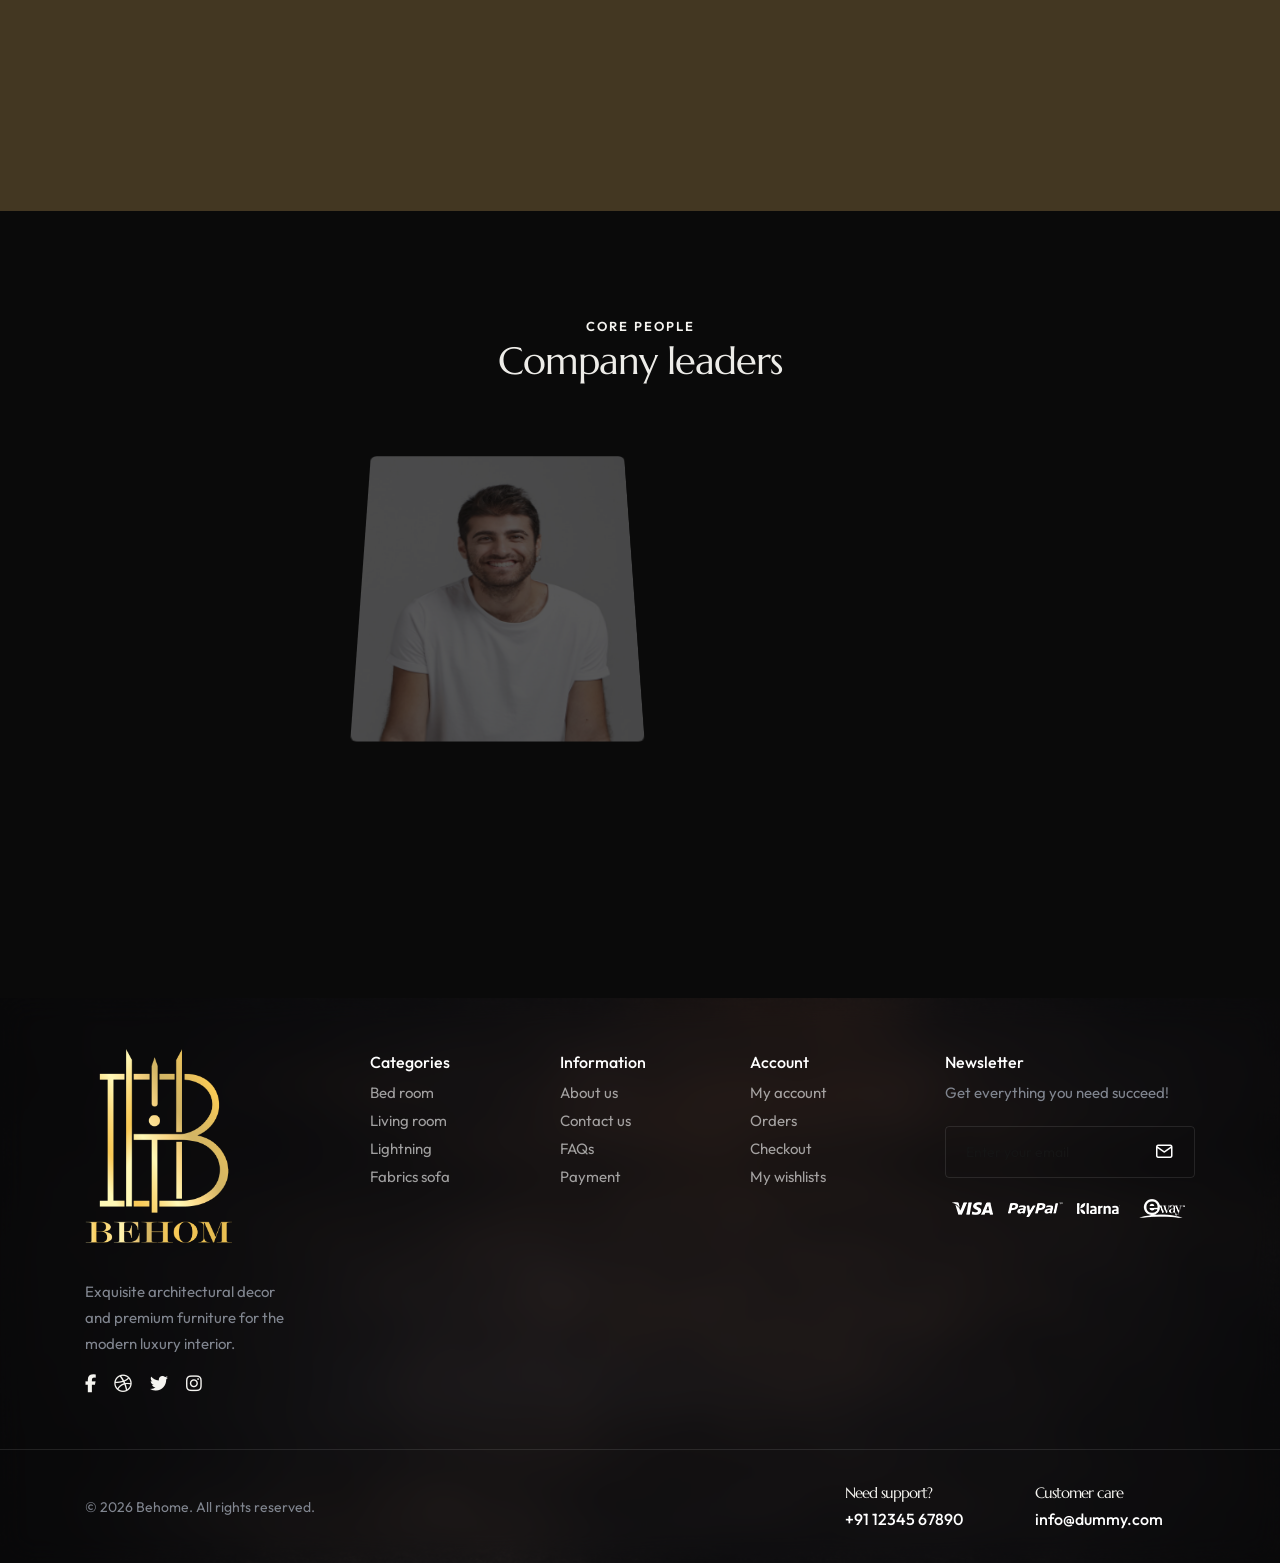
==== commit fe304fd5: "update" ====
--- a/demo-decor-store-about.html
+++ b/demo-decor-store-about.html
@@ -71,7 +71,7 @@
         <nav class="navbar navbar-expand-lg header-light bg-transparent disable-fixed px-lg-0 py-lg-0">
             <div class="container-fluid px-4 d-flex align-items-center" style="height: 80px;">
                 <div class="row w-100 align-items-center m-0">
-                    <div class="col-5 col-xl-3 col-lg-2 order-1 d-flex align-items-center">
+                    <div class="col-6 col-xl-3 col-lg-2 order-1 d-flex align-items-center">
                         <a class="glass-logo-wrapper" href="index.html">
                             <div class="glass-logo-box">
                                 <img alt="Behome Logo" src="images/new/logo/Behome%20Final%20.png" />
@@ -341,7 +341,7 @@
                     </div>
                     <!-- Right Side Icons -->
                     <div
-                        class="col-7 col-xl-3 col-lg-2 order-2 order-lg-3 ms-auto d-flex justify-content-end align-items-center">
+                        class="col-6 col-xl-3 col-lg-2 order-2 order-lg-3 ms-auto d-flex justify-content-end align-items-center">
                         <div class="d-flex align-items-center" style="gap: 12px;">
                             <!-- Cart Button -->
                             <div class="position-relative">
--- a/demos/decor-store/decor-store.css
+++ b/demos/decor-store/decor-store.css
@@ -286,6 +286,7 @@
     align-items: center;
     gap: 15px;
     text-decoration: none;
+    flex-wrap: nowrap;
 }
 
 .glass-logo-box {
@@ -301,6 +302,7 @@
     backdrop-filter: blur(15px);
     -webkit-backdrop-filter: blur(15px);
     overflow: hidden;
+    flex-shrink: 0;
 }
 
 .glass-logo-box img {
@@ -317,6 +319,8 @@
     letter-spacing: 2px;
     text-align: left;
     text-transform: uppercase;
+    white-space: nowrap;
+    flex-shrink: 0;
 }
 
 .logo-sub {
@@ -1637,4 +1641,43 @@
     -webkit-backdrop-filter: blur(15px) !important;
     z-index: -1 !important;
     border-top: 1px solid var(--glass-border) !important;
+}
+
+/* --- Mobile Menu Visibility Overrides --- */
+@media (max-width: 991px) {
+
+    /* Navbar Toggles Visibility on Mobile */
+    .navbar .navbar-nav .dropdown-toggle,
+    .navbar-nav .dropdown-toggle,
+    .nav-item .dropdown-toggle {
+        color: #fff !important;
+        opacity: 0.9;
+    }
+
+    /* Mobile Menu Text Contrast Improvements - broader selectors */
+    .navbar-collapse .text-dark-gray,
+    .navbar-collapse .btn-text.text-dark-gray,
+    .navbar-collapse .sub-title,
+    .dropdown-menu .text-dark-gray,
+    .submenu-content .text-dark-gray,
+    .mega-menu .text-dark-gray {
+        color: #fff !important;
+    }
+
+    /* All links inside mega menus on mobile */
+    .navbar-collapse .mega-menu a,
+    .submenu-content .mega-menu a,
+    .dropdown-menu .mega-menu a {
+        color: rgba(255, 255, 255, 0.75) !important;
+    }
+
+    .navbar-collapse .mega-menu a:hover,
+    .submenu-content .mega-menu a:hover {
+        color: var(--base-color) !important;
+    }
+
+    /* Sub-titles in Shop mega menu */
+    .navbar-collapse .sub-title {
+        color: var(--base-color) !important;
+    }
 }
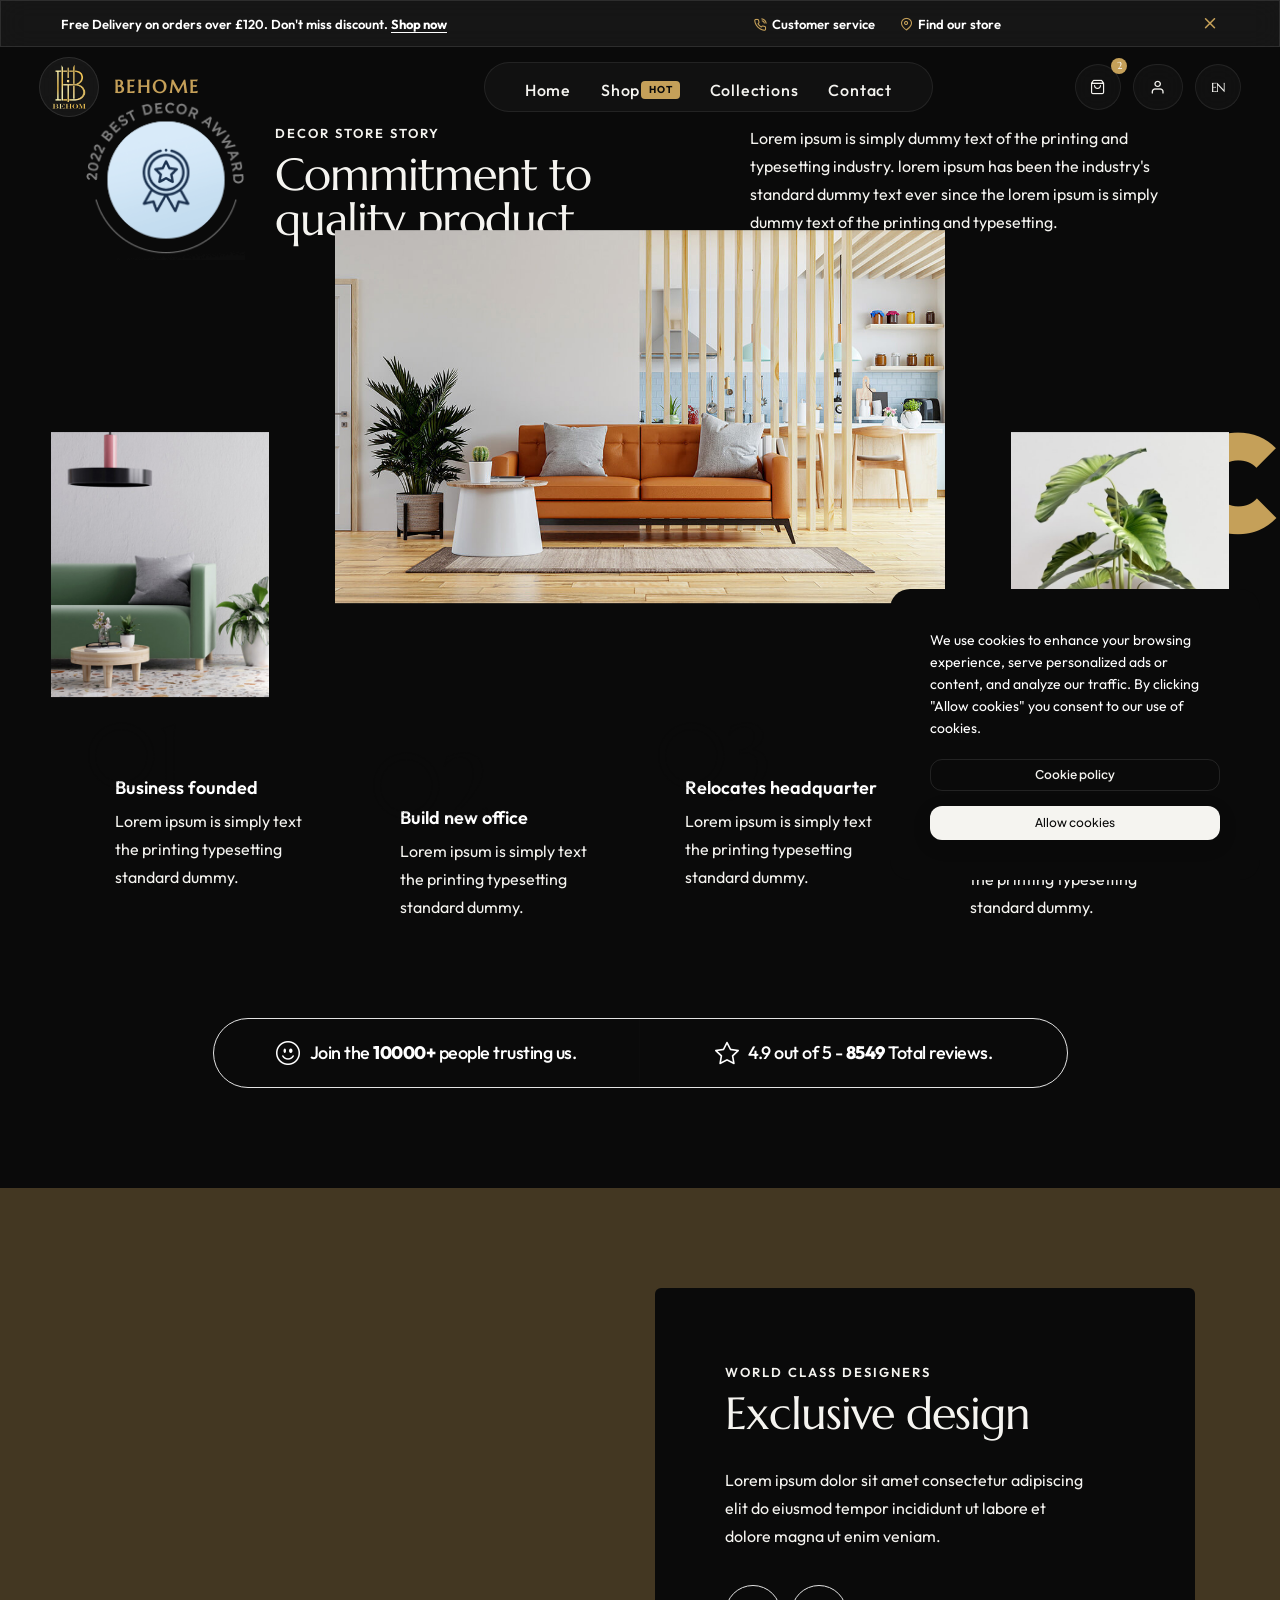
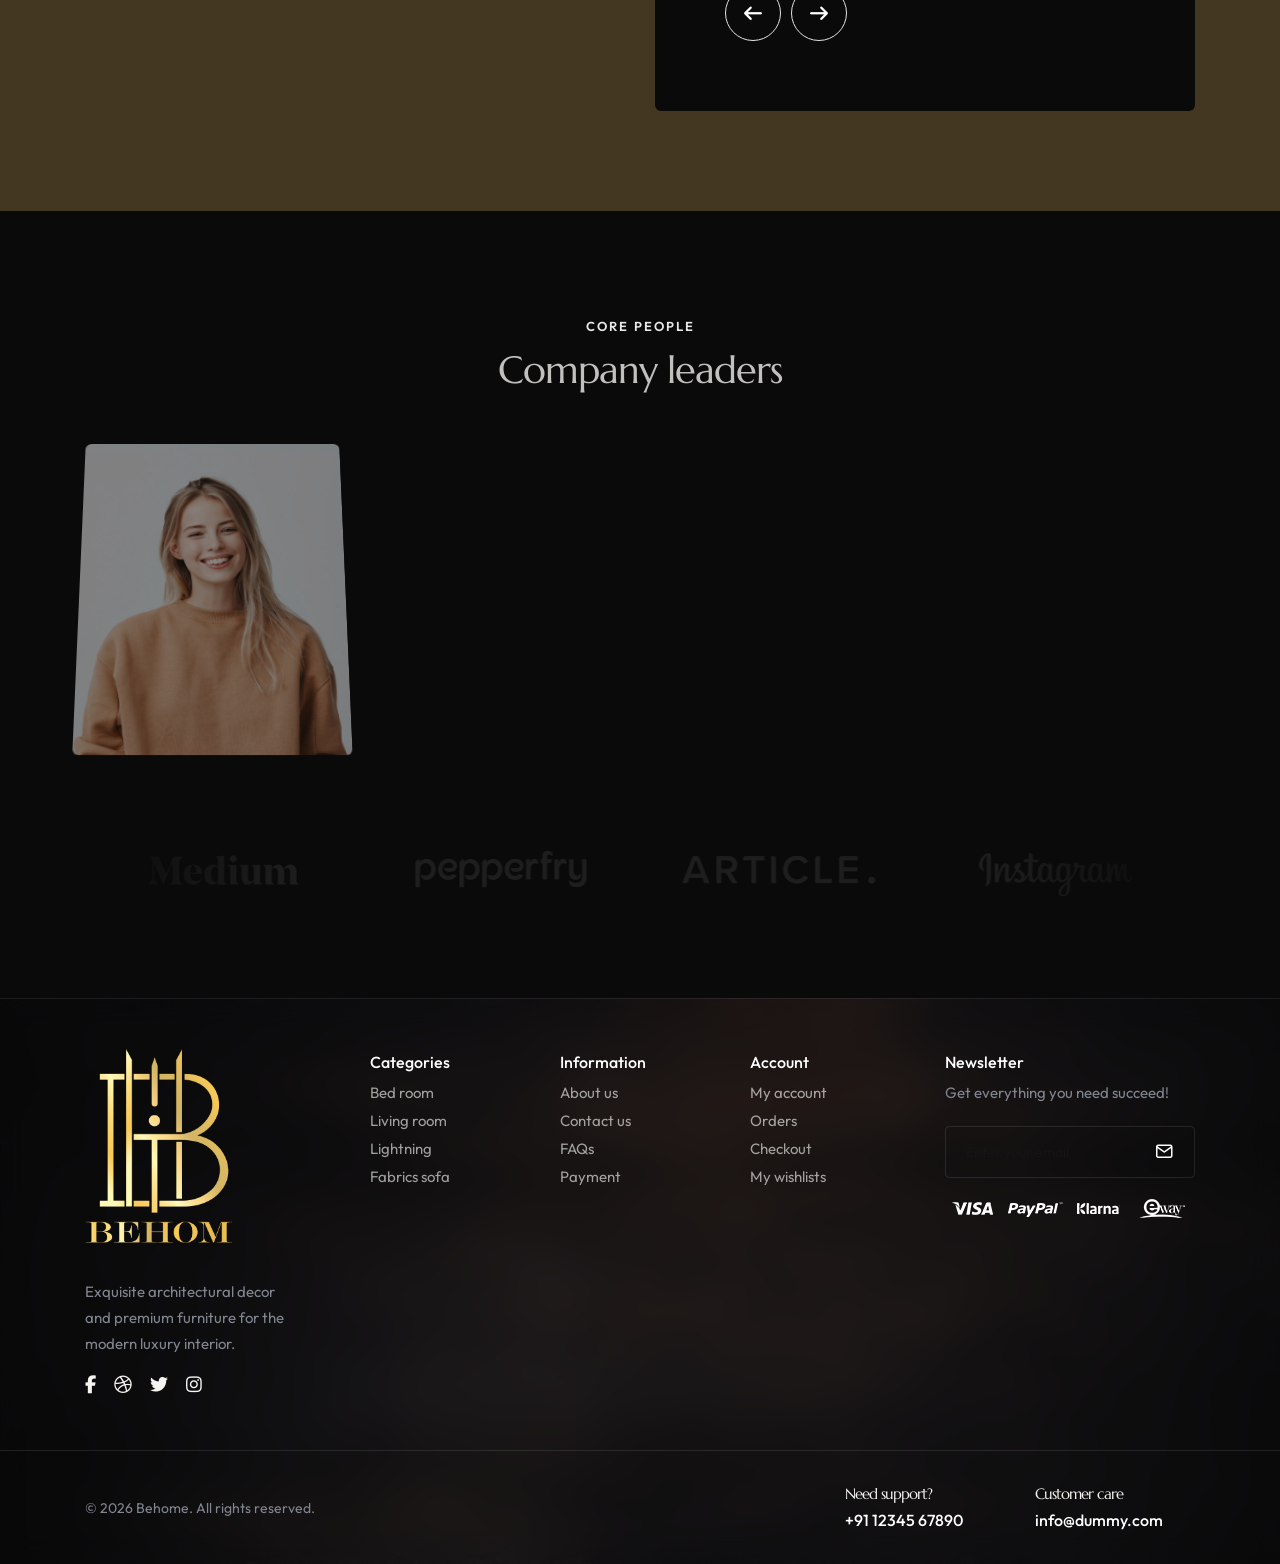
==== commit 7e34e9df: "changed" ====
--- a/demo-decor-store-about.html
+++ b/demo-decor-store-about.html
@@ -867,5 +867,107 @@
             });
         });
     </script>
+
+    <!-- Behome Premium Animation System -->
+    <script>
+        (function () {
+            'use strict';
+
+            var animObserver = new IntersectionObserver(function (entries) {
+                entries.forEach(function (entry) {
+                    if (entry.isIntersecting) {
+                        entry.target.classList.add('animated');
+                        animObserver.unobserve(entry.target);
+                    }
+                });
+            }, { threshold: 0.12, rootMargin: '0px 0px -40px 0px' });
+
+            function observeAnimations() {
+                document.querySelectorAll('.fade-in-up, .fade-in-left').forEach(function (el) {
+                    animObserver.observe(el);
+                });
+            }
+
+            function applyAnimationClasses() {
+                var sectionSelectors = [
+                    'section .container > .row',
+                    'section .container-fluid > .row',
+                    '.shop-box',
+                    '.feature-box',
+                    '.categories-style-01',
+                    'footer .footer-title',
+                    'footer .col-lg-3',
+                    'footer .col-lg-2'
+                ];
+                sectionSelectors.forEach(function (sel) {
+                    document.querySelectorAll(sel).forEach(function (el, idx) {
+                        if (!el.classList.contains('fade-in-up')) {
+                            el.classList.add('fade-in-up');
+                            el.style.transitionDelay = (idx * 0.07) + 's';
+                        }
+                    });
+                });
+                var grids = document.querySelectorAll('.row.row-cols-1.row-cols-lg-4, .row.row-cols-1.row-cols-md-3');
+                grids.forEach(function (grid) { grid.classList.add('stagger-children'); });
+            }
+
+            function highlightActivePage() {
+                var path = window.location.pathname.split('/').pop() || 'index.html';
+                document.querySelectorAll('.navbar-nav .nav-link').forEach(function (link) {
+                    var href = link.getAttribute('href');
+                    if (href && href === path) { link.parentElement.classList.add('active'); }
+                });
+            }
+
+            function handleNavbarScroll() {
+                var navbar = document.querySelector('header nav.navbar');
+                if (!navbar) return;
+                window.addEventListener('scroll', function () {
+                    if (window.scrollY > 60) {
+                        navbar.style.background = 'rgba(10,10,10,0.92)';
+                                                                        navbar.style.boxShadow = '0 2px 30px rgba(0,0,0,0.4)';
+                        navbar.style.transition = 'background 0.4s ease, box-shadow 0.4s ease';
+                    } else {
+                        navbar.style.background = '';
+                        navbar.style.boxShadow = '';
+                    }
+                }, { passive: true });
+            }
+
+            function addRippleEffect() {
+                document.addEventListener('click', function (e) {
+                    var btn = e.target.closest('.btn');
+                    if (!btn) return;
+                    var ripple = document.createElement('span');
+                    var rect = btn.getBoundingClientRect();
+                    var size = Math.max(rect.width, rect.height);
+                    ripple.style.cssText = [
+                        'position:absolute', 'border-radius:50%', 'transform:scale(0)',
+                        'animation:rippleEffect 0.5s ease-out forwards',
+                        'background:rgba(197,160,89,0.25)', 'pointer-events:none',
+                        'width:' + size + 'px', 'height:' + size + 'px',
+                        'top:' + (e.clientY - rect.top - size / 2) + 'px',
+                        'left:' + (e.clientX - rect.left - size / 2) + 'px'
+                    ].join(';');
+                    btn.appendChild(ripple);
+                    setTimeout(function () { ripple.remove(); }, 600);
+                });
+                if (!document.getElementById('behome-ripple-style')) {
+                    var style = document.createElement('style');
+                    style.id = 'behome-ripple-style';
+                    style.textContent = '@keyframes rippleEffect{to{transform:scale(2.5);opacity:0;}}';
+                    document.head.appendChild(style);
+                }
+            }
+
+            document.addEventListener('DOMContentLoaded', function () {
+                applyAnimationClasses();
+                observeAnimations();
+                highlightActivePage();
+                handleNavbarScroll();
+                addRippleEffect();
+            });
+        })();
+    </script>
 </body>
 </html>
--- a/demos/decor-store/decor-store.css
+++ b/demos/decor-store/decor-store.css
@@ -1680,4 +1680,394 @@
     .navbar-collapse .sub-title {
         color: var(--base-color) !important;
     }
+}
+
+/* =============================================
+   PREMIUM DESKTOP ANIMATIONS & MICRO-INTERACTIONS
+   ============================================= */
+
+/* ---- 1. KEYFRAME DEFINITIONS ---- */
+
+@keyframes behomeFadeUp {
+    from {
+        opacity: 0;
+        transform: translateY(40px);
+    }
+
+    to {
+        opacity: 1;
+        transform: translateY(0);
+    }
+}
+
+@keyframes behomeFadeIn {
+    from {
+        opacity: 0;
+    }
+
+    to {
+        opacity: 1;
+    }
+}
+
+@keyframes behomeSlideRight {
+    from {
+        opacity: 0;
+        transform: translateX(-30px);
+    }
+
+    to {
+        opacity: 1;
+        transform: translateX(0);
+    }
+}
+
+@keyframes behomeSlideDown {
+    from {
+        opacity: 0;
+        transform: translateY(-15px);
+    }
+
+    to {
+        opacity: 1;
+        transform: translateY(0);
+    }
+}
+
+@keyframes behomeGoldPulse {
+
+    0%,
+    100% {
+        box-shadow: 0 0 0 0 rgba(197, 160, 89, 0);
+    }
+
+    50% {
+        box-shadow: 0 0 20px 5px rgba(197, 160, 89, 0.15);
+    }
+}
+
+@keyframes behomeSpin {
+    from {
+        transform: rotate(0deg);
+    }
+
+    to {
+        transform: rotate(360deg);
+    }
+}
+
+@keyframes behomeUnderline {
+    from {
+        width: 0;
+    }
+
+    to {
+        width: 100%;
+    }
+}
+
+@keyframes shimmer {
+    0% {
+        background-position: -500px 0;
+    }
+
+    100% {
+        background-position: 500px 0;
+    }
+}
+
+/* ---- 2. SCROLL-TRIGGERED SECTION ANIMATIONS ---- */
+
+.fade-in-up {
+    opacity: 0;
+    transform: translateY(40px);
+    transition: opacity 0.75s ease, transform 0.75s cubic-bezier(0.22, 1, 0.36, 1);
+}
+
+.fade-in-up.animated {
+    opacity: 1;
+    transform: translateY(0);
+}
+
+.fade-in-left {
+    opacity: 0;
+    transform: translateX(-30px);
+    transition: opacity 0.75s ease, transform 0.75s cubic-bezier(0.22, 1, 0.36, 1);
+}
+
+.fade-in-left.animated {
+    opacity: 1;
+    transform: translateX(0);
+}
+
+/* Stagger children on animate */
+.stagger-children>*:nth-child(1) {
+    transition-delay: 0s;
+}
+
+.stagger-children>*:nth-child(2) {
+    transition-delay: 0.1s;
+}
+
+.stagger-children>*:nth-child(3) {
+    transition-delay: 0.2s;
+}
+
+.stagger-children>*:nth-child(4) {
+    transition-delay: 0.3s;
+}
+
+.stagger-children>*:nth-child(5) {
+    transition-delay: 0.4s;
+}
+
+.stagger-children>*:nth-child(6) {
+    transition-delay: 0.5s;
+}
+
+/* ---- 3. ENHANCED NAVBAR LINK HOVER (Desktop only) ---- */
+
+@media (min-width: 992px) {
+    .navbar .navbar-nav .nav-link {
+        position: relative;
+        padding-bottom: 4px !important;
+        transition: color 0.3s ease !important;
+    }
+
+    .navbar .navbar-nav .nav-link::after {
+        content: '';
+        position: absolute;
+        bottom: 0;
+        left: 50%;
+        transform: translateX(-50%);
+        width: 0;
+        height: 1.5px;
+        background: var(--base-color);
+        transition: width 0.3s cubic-bezier(0.22, 1, 0.36, 1);
+        border-radius: 2px;
+    }
+
+    .navbar .navbar-nav .nav-item:hover .nav-link::after,
+    .navbar .navbar-nav .nav-item.active .nav-link::after {
+        width: 70%;
+    }
+
+    /* Glass pill navbar hover lift */
+    .glass-icon-box {
+        transition: transform 0.25s ease, box-shadow 0.25s ease, background 0.25s ease !important;
+    }
+
+    .glass-icon-box:hover {
+        transform: translateY(-2px);
+        box-shadow: 0 8px 20px rgba(0, 0, 0, 0.3), 0 0 0 1px rgba(197, 160, 89, 0.3) !important;
+    }
+}
+
+/* ---- 4. MEGA MENU SLIDE-IN ANIMATION ---- */
+
+@media (min-width: 992px) {
+    .navbar .navbar-nav .dropdown-menu.submenu-content {
+        animation: behomeSlideDown 0.3s cubic-bezier(0.22, 1, 0.36, 1) both;
+    }
+
+    /* Stagger mega menu columns */
+    .mega-menu .row>.col:nth-child(1),
+    .mega-menu .row>div:nth-child(1) {
+        animation: behomeFadeUp 0.4s 0.05s ease both;
+    }
+
+    .mega-menu .row>.col:nth-child(2),
+    .mega-menu .row>div:nth-child(2) {
+        animation: behomeFadeUp 0.4s 0.10s ease both;
+    }
+
+    .mega-menu .row>.col:nth-child(3),
+    .mega-menu .row>div:nth-child(3) {
+        animation: behomeFadeUp 0.4s 0.15s ease both;
+    }
+
+    .mega-menu .row>.col:nth-child(4),
+    .mega-menu .row>div:nth-child(4) {
+        animation: behomeFadeUp 0.4s 0.20s ease both;
+    }
+
+    .mega-menu .row>.col:nth-child(5),
+    .mega-menu .row>div:nth-child(5) {
+        animation: behomeFadeUp 0.4s 0.25s ease both;
+    }
+
+    .mega-menu .row>.col:nth-child(6),
+    .mega-menu .row>div:nth-child(6) {
+        animation: behomeFadeUp 0.4s 0.30s ease both;
+    }
+}
+
+/* ---- 5. PREMIUM SHOP CARD ANIMATIONS ---- */
+
+.shop-box {
+    will-change: transform, box-shadow;
+    transition: transform 0.4s cubic-bezier(0.22, 1, 0.36, 1),
+        box-shadow 0.4s cubic-bezier(0.22, 1, 0.36, 1),
+        border-color 0.3s ease !important;
+}
+
+@media (min-width: 992px) {
+    .shop-box:hover {
+        transform: translateY(-8px) !important;
+        box-shadow: 0 20px 50px rgba(0, 0, 0, 0.4),
+            0 0 0 1px rgba(197, 160, 89, 0.2) !important;
+    }
+
+    /* Product image smooth zoom */
+    .shop-image img {
+        transition: transform 0.7s cubic-bezier(0.22, 1, 0.36, 1) !important;
+    }
+
+    .shop-box:hover .shop-image img {
+        transform: scale(1.08) !important;
+    }
+
+    /* Hover icons animate up from below */
+    .shop-hover {
+        transform: translateY(100%);
+        transition: transform 0.4s cubic-bezier(0.22, 1, 0.36, 1) !important;
+    }
+
+    .shop-box:hover .shop-hover {
+        transform: translateY(0) !important;
+    }
+}
+
+/* ---- 6. BUTTON MICRO-INTERACTIONS ---- */
+
+.btn {
+    transition: transform 0.2s ease, box-shadow 0.2s ease, background 0.3s ease, color 0.3s ease, border-color 0.3s ease !important;
+    position: relative;
+    overflow: hidden;
+}
+
+.btn:active {
+    transform: scale(0.97) !important;
+}
+
+/* Gold shimmer effect on btn primary hover */
+.btn.btn-dark-gray::before,
+.btn.btn-base-color::before {
+    content: '';
+    position: absolute;
+    inset: 0;
+    background: linear-gradient(90deg, transparent 0%, rgba(255, 255, 255, 0.08) 50%, transparent 100%);
+    background-size: 200% 100%;
+    opacity: 0;
+    transition: opacity 0.3s ease;
+}
+
+.btn.btn-dark-gray:hover::before,
+.btn.btn-base-color:hover::before {
+    opacity: 1;
+    animation: shimmer 0.8s linear;
+}
+
+/* ---- 7. SECTION HEADINGS GOLDEN UNDERLINE ---- */
+
+@media (min-width: 992px) {
+    .alt-font.fw-700.section-title {
+        position: relative;
+        display: inline-block;
+    }
+
+    .alt-font.fw-700.section-title::after {
+        content: '';
+        display: block;
+        width: 40px;
+        height: 2px;
+        background: var(--base-color);
+        margin-top: 10px;
+        transition: width 0.4s ease;
+    }
+}
+
+/* ---- 8. FOOTER LINK HOVER SLIDE ---- */
+
+footer.footer-dark ul li a {
+    position: relative;
+    display: inline-block;
+    transition: color 0.3s ease, transform 0.3s ease !important;
+}
+
+footer.footer-dark ul li a:hover {
+    transform: translateX(4px) !important;
+    color: var(--white) !important;
+}
+
+/* ---- 9. CATEGORY / ICON BOX HOVER ---- */
+
+.categories-style-01 {
+    transition: transform 0.3s ease !important;
+}
+
+.categories-style-01:hover {
+    transform: translateY(-5px) !important;
+}
+
+/* ---- 10. FEATURE BOX HOVER ---- */
+
+.feature-box {
+    transition: transform 0.3s ease, box-shadow 0.3s ease !important;
+}
+
+.feature-box:hover {
+    transform: translateY(-4px) !important;
+    box-shadow: 0 10px 30px rgba(0, 0, 0, 0.2) !important;
+}
+
+/* ---- 11. LOGO SUBTLE PULSE ON HOVER ---- */
+
+.glass-logo-wrapper:hover .glass-logo-box {
+    animation: behomeGoldPulse 1s ease infinite;
+    border-color: rgba(197, 160, 89, 0.4) !important;
+}
+
+/* Carousel / Revolution Slider subtle fade-in - no fill-mode to avoid hidden elements */
+
+/* ---- 13. GOLD SCROLLBAR ---- */
+
+::-webkit-scrollbar {
+    width: 6px;
+    height: 6px;
+}
+
+::-webkit-scrollbar-track {
+    background: var(--dark-gray);
+}
+
+::-webkit-scrollbar-thumb {
+    background: rgba(197, 160, 89, 0.4);
+    border-radius: 10px;
+}
+
+::-webkit-scrollbar-thumb:hover {
+    background: rgba(197, 160, 89, 0.7);
+}
+
+/* ---- 14. LINK SELECTION HIGHLIGHT ---- */
+
+::selection {
+    background: rgba(197, 160, 89, 0.3);
+    color: var(--white);
+}
+
+/* ---- 15. SMOOTH TRANSITION GLOBAL RESET ---- */
+
+a,
+button,
+[class*="btn"],
+input,
+select,
+.tab-nav-link,
+.nav-link {
+    transition: color 0.25s ease,
+        background-color 0.25s ease,
+        border-color 0.25s ease,
+        opacity 0.25s ease !important;
 }
